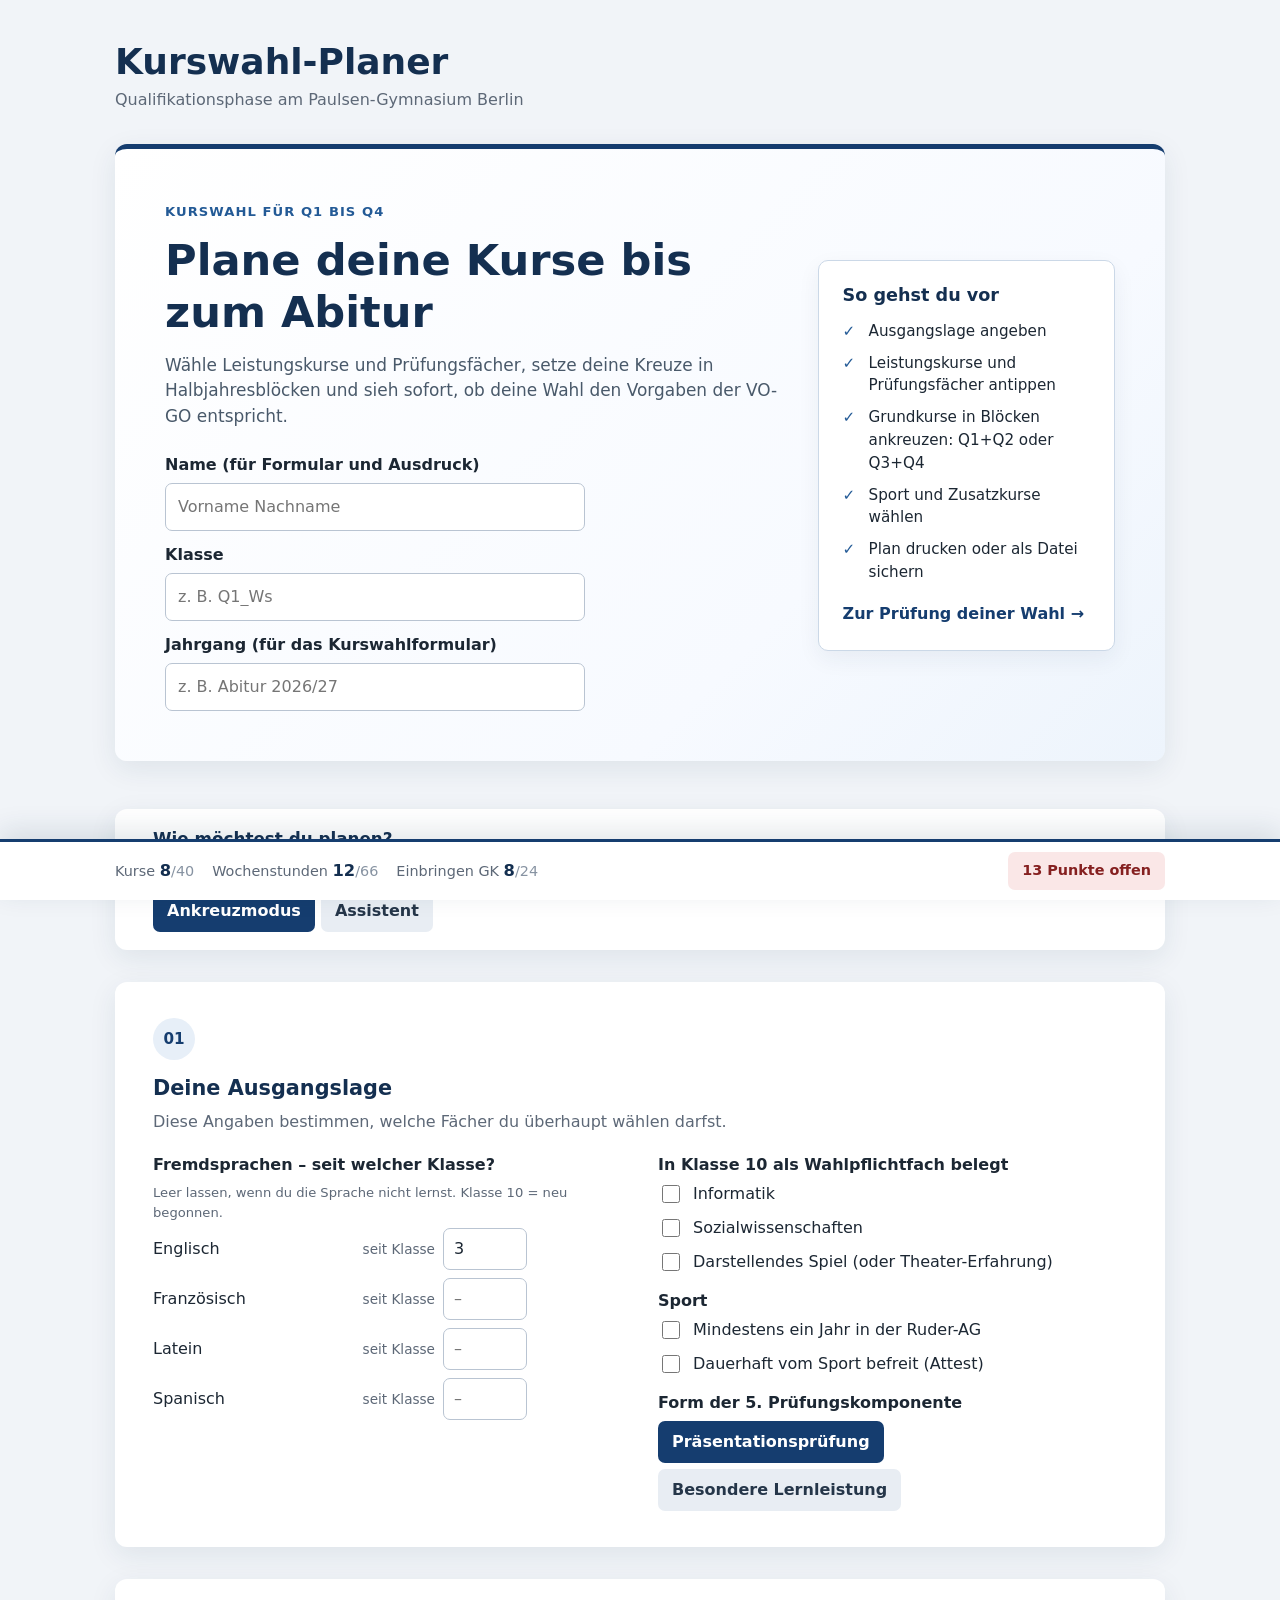
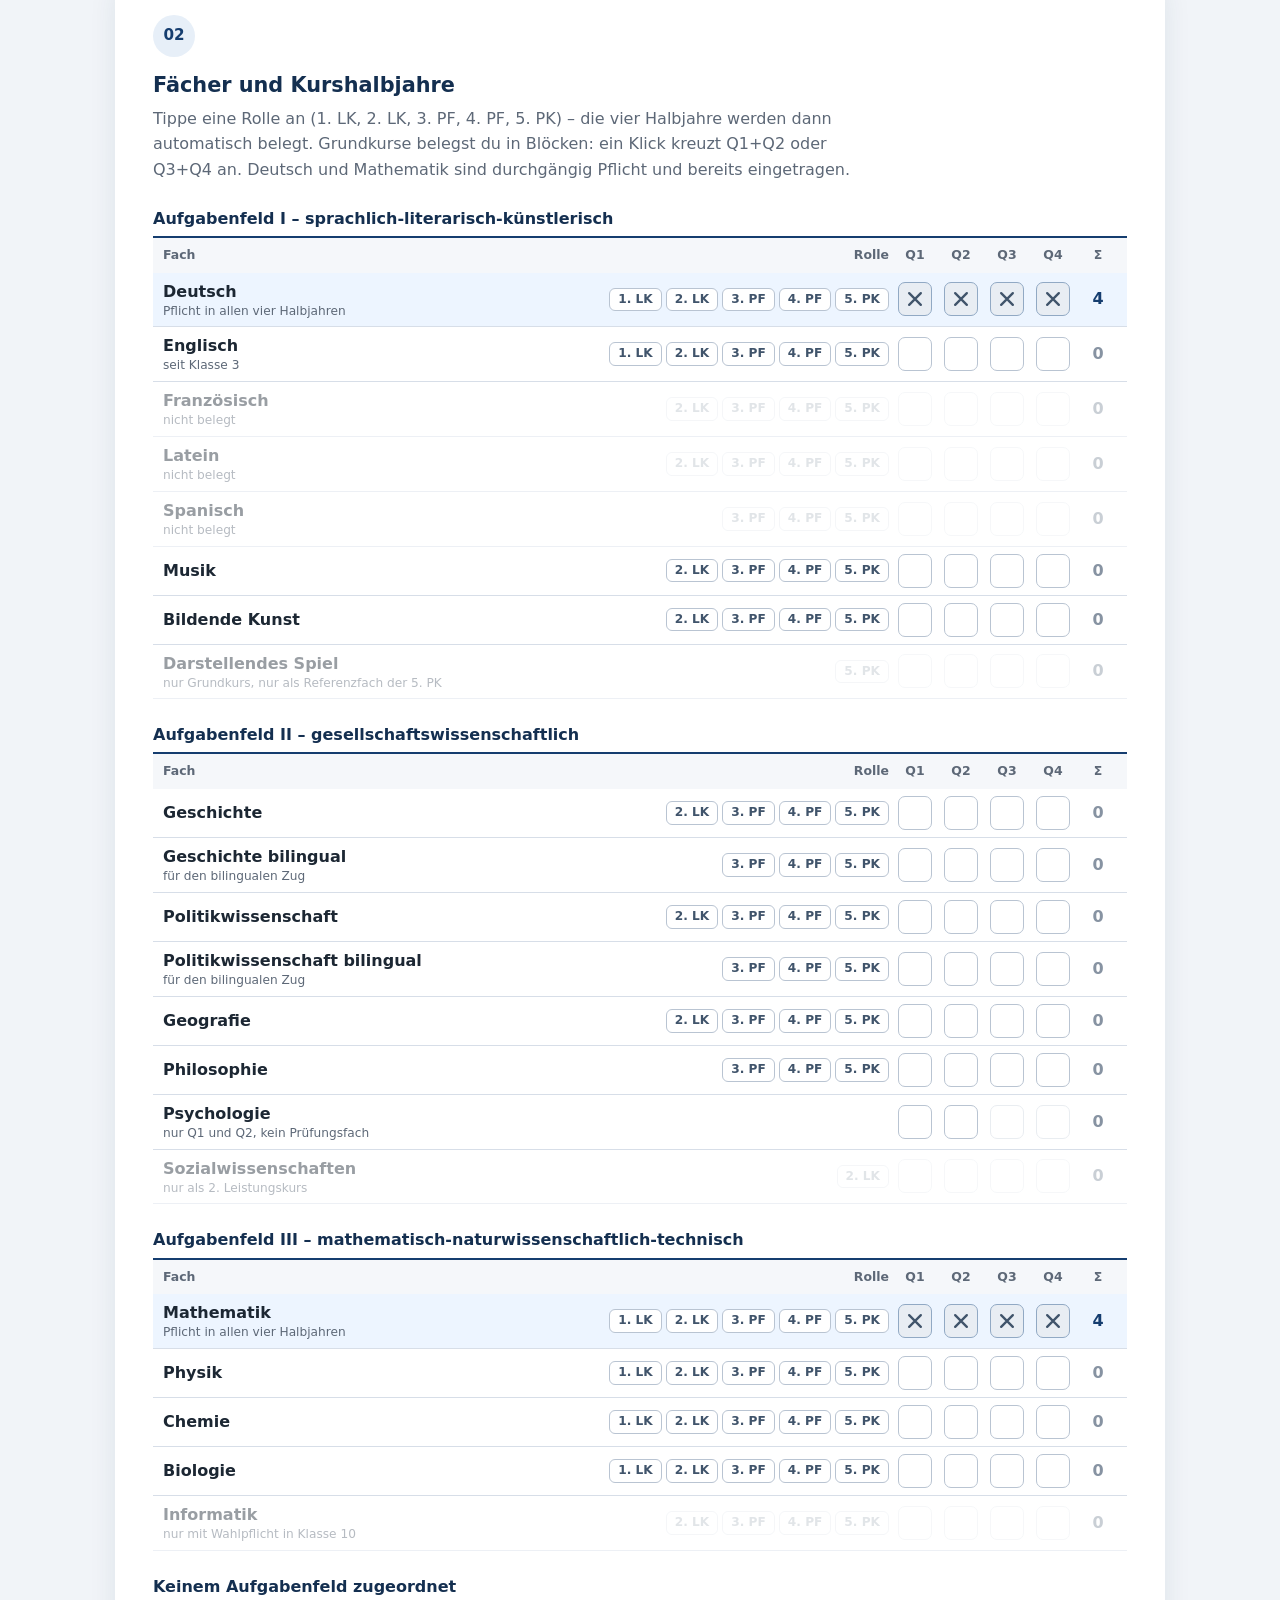
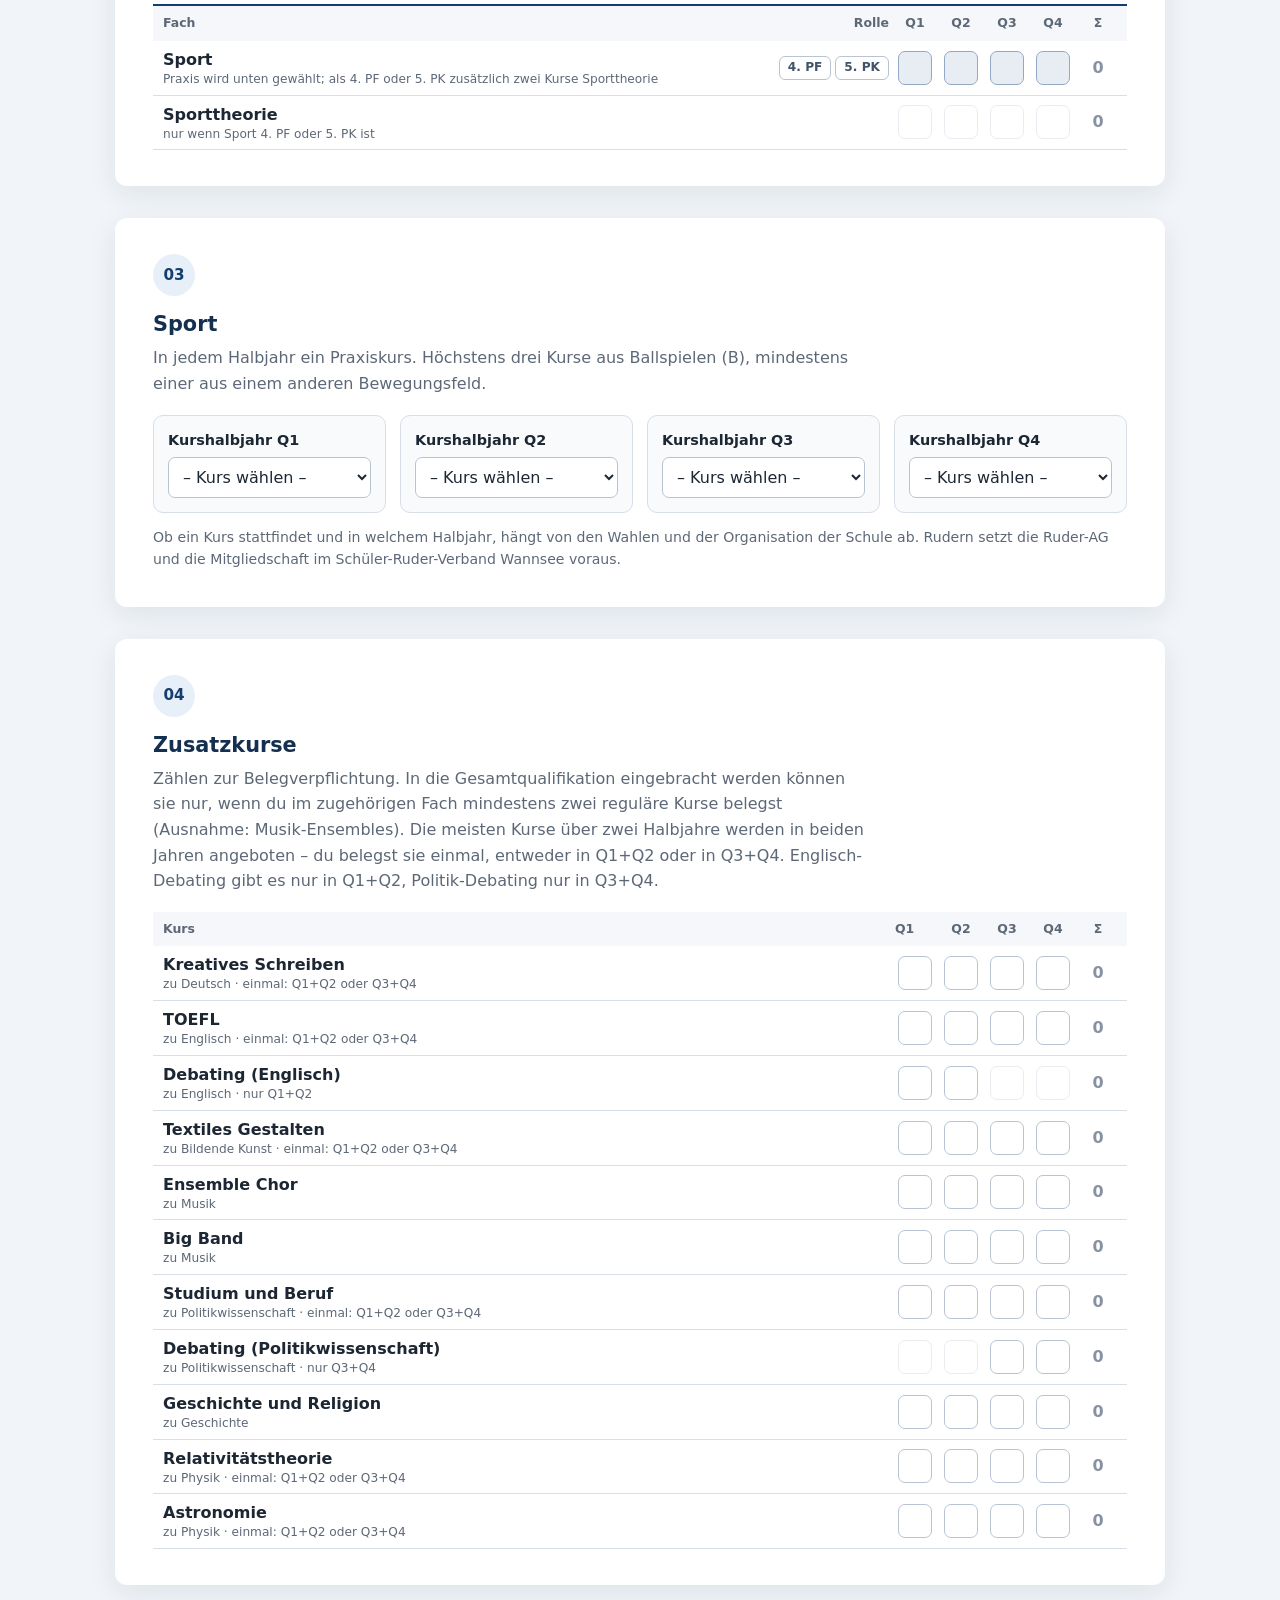
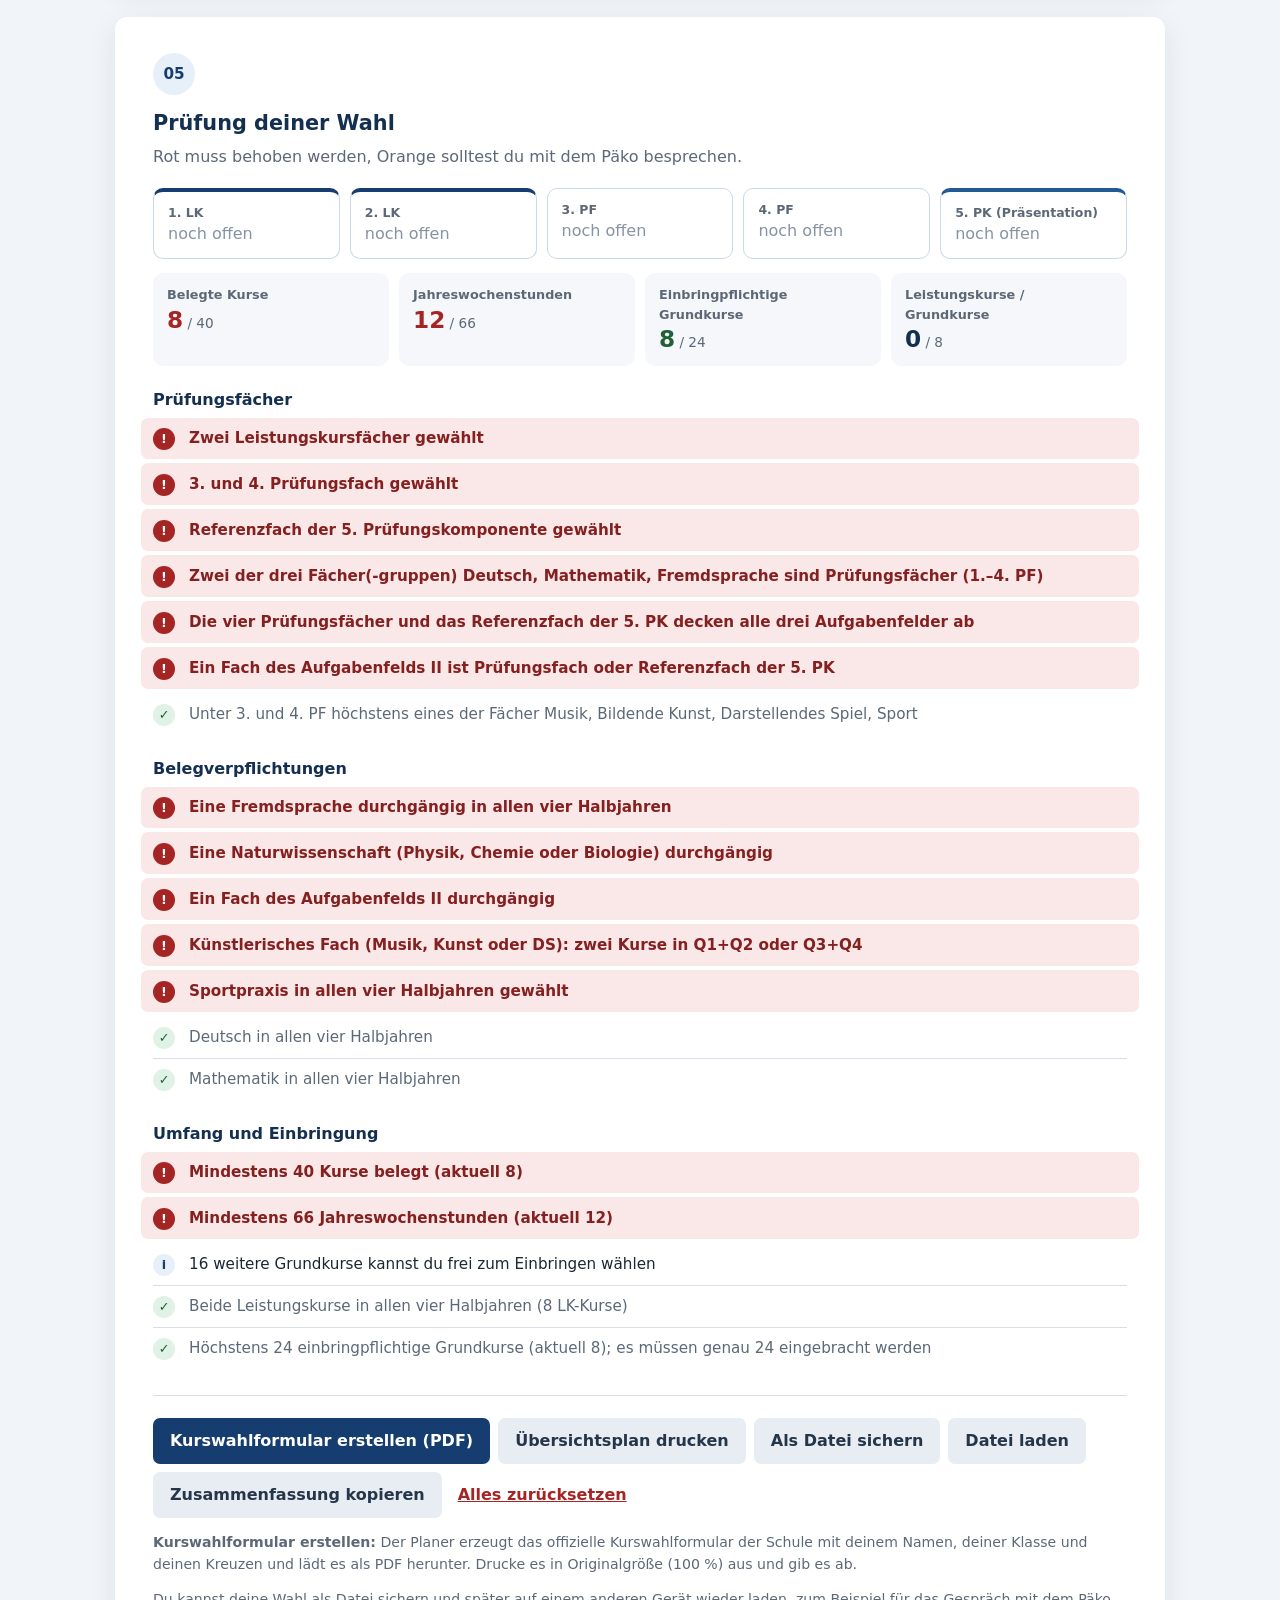
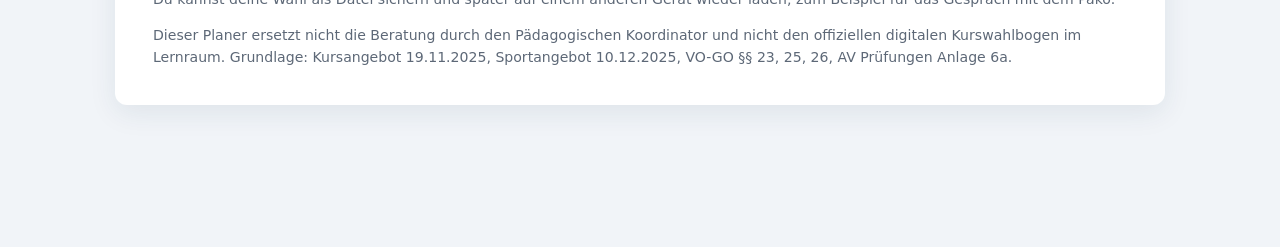
==== kurswahl-planer.html @ 3fe7df1e "Add files via upload" ====
<!DOCTYPE html>
<html lang="de">
<head>
<meta charset="utf-8">
<meta name="viewport" content="width=device-width, initial-scale=1">
<title>Kurswahl-Planer – Qualifikationsphase Paulsen-Gymnasium</title>
<style>
/* Stil angelehnt an 5pk.pg-hub.de (style.css der 5PK-Seite) */
:root{
  color-scheme:light;
  --blue:#153d6f; --blue2:#235a96; --blue-dark:#0e315b; --head:#142f50;
  --bg:#f1f4f8; --paper:#ffffff; --paper-2:#f5f7fa; --paper-3:#e8edf3;
  --ink:#1c2733; --ink-2:#5d6877; --ink-3:#8793a2;
  --line:#d7dee8; --line-strong:#b9c4d2;
  --blue-soft:#edf5ff; --blue-tint:#e7eff8;
  --bll:#365d44; --bll-dark:#284a34; --bll-soft:#edf6f0; --bll-line:#c8d9cd;
  --orange:#764500; --orange-soft:#fff2d9; --orange-line:#b66a00;
  --red:#a52424; --red-soft:#fae7e7;
  --green:#226038; --green-soft:#dff2e5;
  --shadow:0 8px 28px #19365316;
}
*{box-sizing:border-box}
html{-webkit-text-size-adjust:100%;scroll-behavior:smooth}
body{margin:0;background:var(--bg);color:var(--ink);font-family:system-ui,-apple-system,"Segoe UI",sans-serif;font-size:16px;line-height:1.5;padding-bottom:110px}
button,input,select{font:inherit;color:inherit}
button{cursor:pointer}
button:focus-visible,input:focus-visible,select:focus-visible,.qbox:focus-visible,a:focus-visible{outline:3px solid #2b70b96b;outline-offset:2px}
h1,h2,h3{color:var(--head);line-height:1.2;margin:0}
.wrap{width:min(1050px,calc(100% - 32px));margin:0 auto}
a{color:var(--blue)}

/* ---------- Kopf + Hero ---------- */
header.hero{padding:40px 0 0}
.top{display:flex;justify-content:space-between;align-items:center;gap:24px;margin-bottom:32px}
.top h1{font-size:clamp(1.65rem,4vw,2.25rem);margin-bottom:5px}
.subtitle{color:var(--ink-2);margin:0}
.logo{width:210px;max-height:85px;object-fit:contain}
.card{background:var(--paper);border-radius:12px;box-shadow:var(--shadow)}
.hero-card{display:grid;grid-template-columns:minmax(0,1.55fr) minmax(260px,.75fr);gap:38px;align-items:center;padding:clamp(28px,5vw,50px);border-top:5px solid var(--blue);background:linear-gradient(135deg,#fff 0%,#f7faff 68%,#edf4fc 100%)}
.eyebrow{display:inline-block;color:var(--blue2);font-size:.82rem;font-weight:800;letter-spacing:.08em;text-transform:uppercase}
.hero-copy h2{margin:12px 0 14px;font-size:clamp(1.8rem,4vw,2.7rem)}
.hero-copy>p{margin:0;color:#49596a;font-size:1.06rem;max-width:62ch}
.namefield{margin-top:24px;max-width:420px}
.namefield label{display:block;font-weight:650;margin-bottom:6px}
.namefield input{width:100%;border:1px solid var(--line-strong);border-radius:7px;padding:11px 12px;background:#fff}
.namefield input:focus{outline:3px solid #2b70b92d;border-color:var(--blue2)}
.hero-panel{padding:24px;border:1px solid #cbd8e7;border-radius:10px;background:#fff;box-shadow:0 8px 22px #19365310}
.hero-panel h3{font-size:1.1rem;margin-bottom:4px}
.check-list{margin:14px 0 18px;padding:0;list-style:none}
.check-list li{position:relative;margin:9px 0;padding-left:26px;font-size:.95rem}
.check-list li:before{content:'✓';position:absolute;left:0;color:var(--blue2);font-weight:900}
.text-link{color:var(--blue);font-weight:750;text-decoration:none}
.text-link:hover{text-decoration:underline}
@media (max-width:800px){.hero-card{grid-template-columns:1fr;gap:24px}.top{align-items:flex-start}.logo{width:145px}header.hero{padding-top:22px}}

/* ---------- Abschnitte ---------- */
main.wrap{margin-top:clamp(28px,5vw,48px)}
section.block{background:var(--paper);border-radius:12px;box-shadow:var(--shadow);margin:0 0 clamp(22px,3vw,32px)}
.block-head{padding:clamp(24px,4vw,36px) clamp(20px,4vw,38px) 8px}
.num{display:grid;place-items:center;width:42px;height:42px;margin-bottom:16px;border-radius:50%;background:var(--blue-tint);color:var(--blue);font-weight:850;font-size:.95rem}
.block-head h2{font-size:1.3rem;margin-bottom:8px}
.block-head .hint{color:var(--ink-2);margin:0;max-width:70ch;line-height:1.6}
.block-body{padding:10px clamp(20px,4vw,38px) clamp(24px,4vw,36px)}
@media (max-width:560px){.block-body{padding-left:14px;padding-right:14px}}

/* ---------- Ausgangslage ---------- */
.grid2{display:grid;grid-template-columns:repeat(auto-fit,minmax(260px,1fr));gap:18px 36px}
.field{display:flex;flex-direction:column;gap:6px}
.field>span{font-weight:650}
select.sel{width:100%;background:#fff;border:1px solid var(--line-strong);border-radius:7px;padding:9px 10px}
select.sel:focus{outline:3px solid #2b70b92d;border-color:var(--blue2)}
.check{display:flex;align-items:center;gap:10px;padding:5px 0;cursor:pointer}
.check input{width:18px;height:18px;accent-color:var(--blue)}
.langs{display:grid;gap:8px}
.langrow{display:grid;grid-template-columns:1fr 1.3fr;gap:10px;align-items:center}
.langrow>span{font-weight:500}
.klfield{display:inline-flex;align-items:center;gap:8px}
.klfield span{font-size:.85rem;color:var(--ink-2)}
.klfield input{width:84px;border:1px solid var(--line-strong);border-radius:7px;padding:8px 10px;background:#fff}
.klfield input:focus{outline:3px solid #2b70b92d;border-color:var(--blue2)}
.klhint{color:var(--ink-2);font-size:.82rem}
.seg{display:inline-flex;gap:6px;flex-wrap:wrap}
.seg button{background:#e8edf3;color:#253649;border:0;border-radius:7px;padding:9px 14px;font-weight:650}
.seg button.on{background:var(--blue);color:#fff}
.seg button[data-v="bll"].on{background:var(--bll)}

/* ---------- Fächertabelle ---------- */
.af{margin-top:8px}
.af+.af{margin-top:26px}
.af-title{padding:0 0 8px;border-bottom:2px solid var(--blue)}
.af-title h3{font-size:1rem;font-weight:750}
.colhead{display:grid;grid-template-columns:minmax(150px,1.4fr) auto repeat(4,40px) 38px;gap:6px;align-items:center;color:var(--ink-2);font-size:.78rem;font-weight:700;padding:8px 10px;background:var(--paper-2)}
.colhead>span:nth-child(n+3){text-align:center}
.row{display:grid;grid-template-columns:minmax(150px,1.4fr) auto repeat(4,40px) 38px;gap:6px;align-items:center;padding:7px 10px;border-bottom:1px solid var(--line);transition:background .15s}
.row.active{background:var(--blue-soft)}
.row.off{opacity:.45}
.subj{display:flex;flex-direction:column;min-width:0}
.subj b{font-weight:650;white-space:nowrap;overflow:hidden;text-overflow:ellipsis}
.subj small{color:var(--ink-2);font-size:.76rem;line-height:1.3}
.roles{display:flex;gap:4px;flex-wrap:nowrap}
.rchip{border:1px solid var(--line-strong);background:#fff;border-radius:6px;padding:3px 8px;font-size:.76rem;font-weight:650;color:#40546b;line-height:1.3;white-space:nowrap}
.rchip:hover:not(:disabled){border-color:var(--blue2)}
.rchip.on{background:var(--blue);border-color:var(--blue);color:#fff}
.rchip.on.pk{background:var(--blue2);border-color:var(--blue2)}
body.bll .rchip.on.pk{background:var(--bll);border-color:var(--bll)}
.rchip:disabled{opacity:.35;cursor:not-allowed}
.qbox{width:34px;height:34px;margin:0 auto;border:1.5px solid var(--line-strong);border-radius:7px;background:#fff;display:grid;place-items:center;transition:transform .08s,border-color .12s}
.qbox:hover:not(:disabled){border-color:var(--blue2)}
.qbox:active{transform:scale(.92)}
.qbox svg{width:20px;height:20px;stroke:var(--blue);stroke-width:2.8;stroke-linecap:round;fill:none;opacity:0;transform:scale(.6);transition:opacity .12s,transform .12s}
.qbox.on{border-color:var(--blue)}
.qbox.on svg{opacity:1;transform:scale(1)}
.qbox:disabled{opacity:.3;cursor:not-allowed}
.qbox.lock{background:var(--paper-3);border-color:#91a9c4}
.qbox.lock:disabled{opacity:1}
.qbox.lock svg{stroke:#40546b}
.cnt{text-align:center;font-weight:700;color:var(--ink-3)}
.cnt.has{color:var(--blue)}
@media (max-width:640px){
  .colhead{display:none}
  .row{grid-template-columns:repeat(4,1fr) 38px;grid-template-areas:"s s s s c" "r r r r r" ". . . . .";gap:6px 4px}
  .subj{grid-area:s}.roles{grid-area:r;flex-wrap:wrap}
  .cnt{grid-area:c}
  .qwrap{display:grid;justify-items:center;gap:2px}
  .qwrap i{font-style:normal;font-size:11px;color:var(--ink-3)}
  .qbox{width:100%;max-width:64px;height:38px}
}
@media (min-width:641px){.qwrap i{display:none}}

/* ---------- Sport ---------- */
.sportgrid{display:grid;grid-template-columns:repeat(auto-fit,minmax(200px,1fr));gap:14px}
.sportcell{border:1px solid var(--line);border-radius:10px;padding:14px;background:#f8fafc}
.sportcell label{display:block;font-weight:650;font-size:.9rem;margin-bottom:6px}
.sportcell .theo{margin-top:10px;font-size:.85rem;font-weight:650;padding:7px 9px;border-radius:7px;background:var(--blue-soft);color:var(--blue)}

/* ---------- Zusatzkurse ---------- */
.zrow{display:grid;grid-template-columns:minmax(140px,1.4fr) repeat(4,40px) 38px;gap:6px;align-items:center;padding:7px 10px;border-bottom:1px solid var(--line)}
.zhead{grid-template-columns:minmax(140px,1.4fr) repeat(4,40px) 38px}
.zrow.active{background:var(--blue-soft)}
@media (max-width:640px){
  .zrow{grid-template-columns:repeat(4,1fr) 38px;grid-template-areas:"s s s s c" ". . . . ."}
  .zrow .subj{grid-area:s}
}

/* ---------- Prüfung ---------- */
.pfgrid{display:grid;grid-template-columns:repeat(auto-fit,minmax(150px,1fr));gap:10px;margin-bottom:14px}
.pfcard{border:1px solid #cbd8e7;border-radius:10px;padding:12px 14px;background:#fff}
.pfcard span{display:block;font-size:.78rem;font-weight:700;color:var(--ink-2)}
.pfcard b{font-weight:750;color:var(--head);overflow-wrap:anywhere;hyphens:auto}
.pfcard.empty b{color:var(--ink-3);font-weight:500}
.pfcard.lk{border-top:4px solid var(--blue)}
.pfcard.pk{border-top:4px solid var(--blue2)}
body.bll .pfcard.pk{border-top-color:var(--bll)}
.stats{display:grid;grid-template-columns:repeat(auto-fit,minmax(170px,1fr));gap:10px;margin:14px 0 6px}
.stat{background:var(--paper-2);border-radius:10px;padding:12px 14px}
.stat span{display:block;font-size:.8rem;font-weight:650;color:var(--ink-2)}
.stat b{font-size:1.45rem;font-weight:800;line-height:1.25;color:var(--head)}
.stat b em{font-style:normal;font-size:.85rem;color:var(--ink-2);font-weight:500}
.stat.bad b{color:var(--red)}.stat.good b{color:var(--green)}
.clgroup{margin:22px 0 6px;font-weight:750;font-size:1rem;color:var(--head)}
.cl{list-style:none;margin:0;padding:0}
.cl li{display:grid;grid-template-columns:26px 1fr;gap:10px;padding:9px 0;border-top:1px solid var(--line);align-items:start;font-size:.95rem}
.cl li:first-child{border-top:0}
.cl .ic{width:22px;height:22px;border-radius:50%;display:grid;place-items:center;font-size:.8rem;font-weight:900;margin-top:1px}
.cl .ok{color:var(--ink-2)}
.cl .ok .ic{background:var(--green-soft);color:var(--green)}
.cl li.error{margin-inline:-12px;padding-inline:12px;border-radius:7px;background:var(--red-soft);color:#852020;font-weight:650}
.cl li.error,.cl li.warn{margin-bottom:4px;border-top-color:transparent}
.cl li.error+li,.cl li.warn+li{border-top-color:transparent}
.cl .error .ic{background:var(--red);color:#fff}
.cl li.warn{margin-inline:-12px;padding-inline:12px;border-radius:7px;background:var(--orange-soft);color:var(--orange);font-weight:650}
.cl .warn .ic{background:var(--orange-line);color:#fff}
.cl .info .ic{background:var(--blue-tint);color:var(--blue)}
.actions{display:flex;gap:8px;flex-wrap:wrap;margin-top:26px;padding-top:22px;border-top:1px solid var(--line)}
.btn{display:inline-block;border:0;border-radius:7px;background:#e8edf3;color:#253649;padding:11px 17px;font-weight:700;text-decoration:none}
.btn:hover{background:#dce3eb}
.btn.primary{background:var(--blue);color:#fff}
.btn.primary:hover{background:var(--blue-dark)}
.btn.danger{background:transparent;color:var(--red);text-decoration:underline;padding-inline:8px}
.note{font-size:.88rem;color:var(--ink-2);margin:14px 0 0;line-height:1.55}

.io-msg{margin:16px 0 0;padding:12px 15px;border-radius:7px;font-weight:600}
.io-msg.ok{background:var(--green-soft);color:var(--green)}
.io-msg.error{background:var(--red-soft);color:#852020}
.io-msg.warn{background:var(--orange-soft);color:var(--orange)}

/* ---------- Modus und Assistent ---------- */
.modebar{display:flex;justify-content:space-between;align-items:center;gap:14px 24px;flex-wrap:wrap;padding:18px clamp(20px,4vw,38px);margin:0 0 clamp(22px,3vw,32px)}
.modebar b{display:block;color:var(--head);font-size:1.05rem}
.modebar small{color:var(--ink-2);font-size:.9rem}
#mode-msg{margin:-10px 0 24px}
body:not(.mode-wizard) #sec-wizard{display:none}
body.mode-wizard #sec-basis,body.mode-wizard #sec-faecher,body.mode-wizard #sec-sport,body.mode-wizard #sec-zusatz,body.mode-wizard #sec-check,body.mode-wizard .statusbar,body.mode-wizard .hero-panel{display:none}
body.mode-wizard{padding-bottom:40px}
body.mode-wizard .hero-card{grid-template-columns:1fr}
.wz-stepno{display:inline-block;margin-bottom:10px;padding:3px 10px;border-radius:20px;background:var(--blue-tint);color:var(--blue);font-weight:750;font-size:.85rem}
.wz-progress{height:6px;margin-top:18px;border-radius:3px;background:var(--paper-3);overflow:hidden}
.wz-progress i{display:block;height:100%;background:var(--blue);transition:width .25s}
.wz-q{margin:22px 0 10px;font-weight:700;color:var(--head)}
.wz-q:first-child{margin-top:4px}
.wz-opts{display:grid;grid-template-columns:repeat(auto-fill,minmax(200px,1fr));gap:10px}
.wz-opt{display:flex;flex-direction:column;gap:2px;text-align:left;padding:12px 14px;border:1.5px solid var(--line-strong);border-radius:10px;background:#fff}
.wz-opt b{font-weight:700;color:var(--head)}
.wz-opt small{color:var(--ink-2);font-size:.8rem;line-height:1.35}
.wz-opt:hover{border-color:var(--blue2)}
.wz-opt.on{border-color:var(--blue);background:var(--blue-soft);box-shadow:inset 0 0 0 1px var(--blue)}
.wz-langs{max-width:520px}
.wz-chips{display:flex;flex-wrap:wrap;gap:8px}
.wz-chip{padding:7px 12px;border:1.5px solid var(--line-strong);border-radius:20px;background:#fff;font-weight:650;font-size:.9rem}
.wz-chip span{color:var(--ink-2);font-weight:500;margin-left:4px}
.wz-chip:hover:not(:disabled){border-color:var(--blue2)}
.wz-chip.on{background:var(--blue);border-color:var(--blue);color:#fff}
.wz-chip.on span{color:#dce8f6}
.wz-chip:disabled{opacity:.35;cursor:not-allowed}
.wz-inline{display:flex;gap:8px;flex-wrap:wrap;margin-top:18px}
.wz-note{margin:16px 0 0;font-size:.9rem;color:var(--ink-2);line-height:1.55}
.wz-note.warn{padding:10px 13px;border-radius:7px;background:var(--orange-soft);color:var(--orange);font-weight:650}
.wz-note.ok{padding:10px 13px;border-radius:7px;background:var(--green-soft);color:var(--green);font-weight:650}
.wz-tablewrap{overflow-x:auto;margin-top:18px}
.wz-table{width:100%;border-collapse:collapse;font-size:.92rem}
.wz-table th,.wz-table td{padding:7px 10px;border-bottom:1px solid var(--line);text-align:left}
.wz-table th{background:var(--paper-2);color:var(--ink-2);font-size:.8rem}
.wz-table th:nth-child(n+3),.wz-table td.c{text-align:center;width:52px}
.wz-table td.c{color:var(--blue);font-weight:800}
.wz-table small{color:var(--ink-3)}
.wz-nav{display:flex;justify-content:space-between;gap:8px;flex-wrap:wrap;margin-top:28px;padding-top:22px;border-top:1px solid var(--line)}
.wz-nav>div{display:flex;gap:8px;flex-wrap:wrap}
.btn:disabled{opacity:.45;cursor:not-allowed}
.btn[hidden]{display:none}

/* ---------- Statusleiste ---------- */
.statusbar{position:fixed;left:0;right:0;bottom:0;z-index:20;background:#fff;border-top:3px solid var(--blue);box-shadow:0 -8px 28px #19365320;padding:10px 16px calc(10px + env(safe-area-inset-bottom))}
.statusbar .in{width:min(1050px,100%);margin:0 auto;display:flex;align-items:center;justify-content:space-between;gap:10px;flex-wrap:wrap}
.sb-stats{display:flex;gap:18px;flex-wrap:wrap;font-size:.9rem;color:var(--ink-2)}
.sb-stats b{color:var(--head);font-size:1.02rem}
.sb-state{padding:8px 14px;border-radius:7px;font-weight:750;font-size:.9rem;border:0}
.sb-state.ok{background:var(--green-soft);color:var(--green)}
.sb-state.bad{background:var(--red-soft);color:#852020}
.sb-state.warn{background:var(--orange-soft);color:var(--orange)}
.footer{display:flex;justify-content:space-between;gap:12px;flex-wrap:wrap;color:var(--ink-2);font-size:.9rem;padding:8px 2px 24px}

/* ---------- Druckansicht (Übersichtsplan) ---------- */
#printview{display:none}
@page{size:A4 portrait;margin:8mm 10mm}
@media print{
  :root,:root[data-theme="dark"]{--paper:#fff;--paper-2:#fff;--paper-3:#eee;--ink:#000;--ink-2:#333;--ink-3:#666;--line:#999;--line-strong:#666}
  html,body{background:#fff!important;color:#000;padding:0;margin:0;font-size:9pt}
  header.hero,main,.statusbar{display:none!important}
  #printview{display:block}
  .pv-page{break-after:page}
  .pv-page:last-child{break-after:auto}
  .pv-head{display:grid;grid-template-columns:1fr auto;gap:2mm 8mm;align-items:end;border-bottom:1.5pt solid #000;padding-bottom:1.5mm;margin-bottom:1.5mm}
  .pv-head h1{font-size:13pt;white-space:nowrap;font-weight:700;letter-spacing:.01em}
  .pv-head .school{font-size:8.5pt;color:#333}
  .pv-meta{display:grid;grid-template-columns:auto auto;gap:.6mm 4mm;font-size:8pt}
  .pv-meta span{color:#555}
  .pv-fill{display:inline-block;min-width:30mm;border-bottom:.6pt solid #000;font-weight:600}
  .pv-name{font-size:11pt;font-weight:600;text-transform:uppercase;letter-spacing:.04em;border-bottom:.6pt solid #000;min-height:6mm;padding-top:1mm}
  .pv-name small{display:block;font-size:7pt;font-weight:400;text-transform:none;letter-spacing:0;color:#555}
  table.pv{width:100%;border-collapse:collapse;font-size:7.5pt;table-layout:fixed}
  table.pv th,table.pv td{border:.5pt solid #777;padding:0 1.2mm;height:4.7mm;line-height:1.1;vertical-align:middle}
  table.pv thead th{font-size:7pt;font-weight:600;background:#e6e6e6;text-align:center;line-height:1.15}
  table.pv td.c{text-align:center}
  table.pv td.x{text-align:center;font-weight:700;font-size:9pt}
  table.pv td.role{text-align:center;font-weight:700;font-size:7.5pt}
  table.pv td.sug{text-align:center;font-style:italic;color:#444}
  table.pv tr.afh td{background:#f0f0f0;font-weight:700;font-size:6.8pt;height:3.8mm}
  table.pv tr.has td.fach{font-weight:600}
  table.pv tr.na td{color:#999}
  table.pv tr.na td.fach small{color:#999}
  table.pv td.fach{white-space:nowrap;overflow:hidden;text-overflow:ellipsis}
  table.pv td.fach small{font-size:6.5pt;color:#555;font-weight:400;margin-left:1mm}
  table.pv tfoot td{font-weight:700;background:#f7f7f7;height:5mm}
  table.pv tfoot td.lab{text-align:right}
  table.pv tfoot small{font-weight:400;font-size:6.5pt;color:#444}
  .pv-foot{margin-top:1.8mm;font-size:6.8pt;color:#333;line-height:1.3;display:grid;grid-template-columns:1fr auto;gap:6mm}
  .pv-sign{display:flex;gap:10mm;margin-top:7mm;font-size:7pt;color:#444}
  .pv-sign div{flex:1;border-top:.6pt solid #000;padding-top:.8mm}
  .pv-h2{font-size:12pt;font-weight:700;margin:0 0 2mm;border-bottom:1.5pt solid #000;padding-bottom:1mm}
  .pv-h3{font-size:9pt;font-weight:700;margin:3mm 0 1mm}
  .pv-status{border:1pt solid #000;padding:1.5mm 3mm;margin-bottom:2mm;font-weight:600}
  .pv-kv{display:grid;grid-template-columns:repeat(5,1fr);gap:0;border:.5pt solid #777;margin-bottom:2mm}
  .pv-kv div{padding:1mm 2mm;border-right:.5pt solid #777}
  .pv-kv div:last-child{border-right:0}
  .pv-kv span{display:block;font-size:6.8pt;color:#555}
  .pv-kv b{font-size:9pt}
  ul.pv-cl{list-style:none;margin:0;padding:0;font-size:7.6pt}
  ul.pv-cl li{display:grid;grid-template-columns:6mm 1fr;padding:.35mm 0;border-bottom:.4pt solid #ccc;break-inside:avoid}
  ul.pv-cl li b{font-weight:700}
  ul.pv-cl li.ok{color:#444}
  ul.pv-cl li.error{font-weight:600}
  .pv-legend{font-size:7pt;color:#444;margin:1mm 0 2mm}
}
@media (prefers-reduced-motion:reduce){*{transition:none!important}}
</style>
</head>
<body>

<header class="hero">
  <div class="wrap">
    <div class="top">
      <div>
        <h1>Kurswahl-Planer</h1>
        <p class="subtitle">Qualifikationsphase am Paulsen-Gymnasium Berlin</p>
      </div>
      <img class="logo" src="https://5pk.pg-hub.de/assets/logo-frei.png" alt="Paulsen-Gymnasium" onerror="this.remove()">
    </div>
    <div class="card hero-card">
      <div class="hero-copy">
        <span class="eyebrow">Kurswahl für Q1 bis Q4</span>
        <h2>Plane deine Kurse bis zum Abitur</h2>
        <p>Wähle Leistungskurse und Prüfungsfächer, setze deine Kreuze in Halbjahresblöcken und sieh sofort, ob deine Wahl den Vorgaben der VO-GO entspricht.</p>
        <div class="namefield">
          <label for="name">Name (für Formular und Ausdruck)</label>
          <input id="name" placeholder="Vorname Nachname" autocomplete="name">
          <label for="klasse" style="margin-top:12px">Klasse</label>
          <input id="klasse" placeholder="z. B. Q1_Ws" maxlength="20">
          <label for="jahrgang" style="margin-top:12px">Jahrgang (für das Kurswahlformular)</label>
          <input id="jahrgang" list="jahrgang-list" placeholder="z. B. Abitur 2026/27" maxlength="30">
          <datalist id="jahrgang-list"></datalist>
        </div>
      </div>
      <aside class="hero-panel">
        <h3>So gehst du vor</h3>
        <ul class="check-list">
          <li>Ausgangslage angeben</li>
          <li>Leistungskurse und Prüfungsfächer antippen</li>
          <li>Grundkurse in Blöcken ankreuzen: Q1+Q2 oder Q3+Q4</li>
          <li>Sport und Zusatzkurse wählen</li>
          <li>Plan drucken oder als Datei sichern</li>
        </ul>
        <a class="text-link" href="#sec-check">Zur Prüfung deiner Wahl →</a>
      </aside>
    </div>
  </div>
</header>

<main class="wrap">

<div class="card modebar" id="modebar">
  <div><b>Wie möchtest du planen?</b><small>Der Assistent führt dich Frage für Frage zu einer zulässigen Wahl. Im Ankreuzmodus setzt du alle Kreuze selbst.</small></div>
  <div class="seg" id="modeseg">
    <button type="button" data-mode="check" class="on" aria-pressed="true">Ankreuzmodus</button>
    <button type="button" data-mode="wizard" aria-pressed="false">Assistent</button>
  </div>
</div>
<p class="io-msg" id="mode-msg" role="status" hidden></p>

<!-- ================= Assistent ================= -->
<section class="block" id="sec-wizard">
  <div class="block-head">
    <span class="wz-stepno" id="wz-stepno"></span>
    <h2 id="wz-title"></h2>
    <p class="hint" id="wz-hint"></p>
    <div class="wz-progress" aria-hidden="true"><i id="wz-bar"></i></div>
  </div>
  <div class="block-body">
    <div id="wz-body"></div>
    <div class="wz-nav">
      <div>
        <button class="btn" type="button" id="wz-back">Zurück</button>
        <button class="btn danger" type="button" id="wz-cancel">Assistent abbrechen</button>
      </div>
      <div>
        <button class="btn primary" type="button" id="wz-next">Weiter</button>
        <button class="btn primary" type="button" id="wz-finish" hidden>Übernehmen und zum Ankreuzmodus</button>
      </div>
    </div>
  </div>
</section>

<!-- ================= Grunddaten ================= -->
<section class="block" id="sec-basis">
  <div class="block-head">
    <span class="num">01</span>
    <h2>Deine Ausgangslage</h2>
    <p class="hint">Diese Angaben bestimmen, welche Fächer du überhaupt wählen darfst.</p>
  </div>
  <div class="block-body grid2">
    <div class="field">
      <span>Fremdsprachen – seit welcher Klasse?</span><small class="klhint">Leer lassen, wenn du die Sprache nicht lernst. Klasse 10 = neu begonnen.</small>
      <div class="langs" id="langs"></div>
    </div>
    <div>
      <div class="field"><span>In Klasse 10 als Wahlpflichtfach belegt</span></div>
      <label class="check"><input type="checkbox" data-meta="wpfInf"> Informatik</label>
      <label class="check"><input type="checkbox" data-meta="wpfSw"> Sozialwissenschaften</label>
      <label class="check"><input type="checkbox" data-meta="wpfDs"> Darstellendes Spiel (oder Theater-Erfahrung)</label>
      <div class="field" style="margin-top:10px"><span>Sport</span></div>
      <label class="check"><input type="checkbox" data-meta="ruderAg"> Mindestens ein Jahr in der Ruder-AG</label>
      <label class="check"><input type="checkbox" data-meta="befreit"> Dauerhaft vom Sport befreit (Attest)</label>
      <div class="field" style="margin-top:10px"><span>Form der 5. Prüfungskomponente</span>
        <div class="seg" id="pkform">
          <button type="button" data-v="praes" class="on">Präsentationsprüfung</button>
          <button type="button" data-v="bll">Besondere Lernleistung</button>
        </div>
      </div>
    </div>
  </div>
</section>

<!-- ================= Fächer ================= -->
<section class="block" id="sec-faecher">
  <div class="block-head">
    <span class="num">02</span>
    <h2>Fächer und Kurshalbjahre</h2>
    <p class="hint">Tippe eine Rolle an (1. LK, 2. LK, 3. PF, 4. PF, 5. PK) – die vier Halbjahre werden dann automatisch belegt. Grundkurse belegst du in Blöcken: ein Klick kreuzt Q1+Q2 oder Q3+Q4 an. Deutsch und Mathematik sind durchgängig Pflicht und bereits eingetragen.</p>
  </div>
  <div class="block-body" id="faecher"></div>
</section>

<!-- ================= Sport ================= -->
<section class="block" id="sec-sport">
  <div class="block-head">
    <span class="num">03</span>
    <h2>Sport</h2>
    <p class="hint">In jedem Halbjahr ein Praxiskurs. Höchstens drei Kurse aus Ballspielen (B), mindestens einer aus einem anderen Bewegungsfeld.</p>
  </div>
  <div class="block-body">
    <div class="sportgrid" id="sport"></div>
    <p class="note">Ob ein Kurs stattfindet und in welchem Halbjahr, hängt von den Wahlen und der Organisation der Schule ab. Rudern setzt die Ruder-AG und die Mitgliedschaft im Schüler-Ruder-Verband Wannsee voraus.</p>
  </div>
</section>

<!-- ================= Zusatzkurse ================= -->
<section class="block" id="sec-zusatz">
  <div class="block-head">
    <span class="num">04</span>
    <h2>Zusatzkurse</h2>
    <p class="hint">Zählen zur Belegverpflichtung. In die Gesamtqualifikation eingebracht werden können sie nur, wenn du im zugehörigen Fach mindestens zwei reguläre Kurse belegst (Ausnahme: Musik-Ensembles). Die meisten Kurse über zwei Halbjahre werden in beiden Jahren angeboten – du belegst sie einmal, entweder in Q1+Q2 oder in Q3+Q4. Englisch-Debating gibt es nur in Q1+Q2, Politik-Debating nur in Q3+Q4.</p>
  </div>
  <div class="block-body" id="zusatz"></div>
</section>

<!-- ================= Übersicht ================= -->
<section class="block" id="sec-check">
  <div class="block-head">
    <span class="num">05</span>
    <h2>Prüfung deiner Wahl</h2>
    <p class="hint">Rot muss behoben werden, Orange solltest du mit dem Päko besprechen.</p>
  </div>
  <div class="block-body">
    <div class="pfgrid" id="pfcards"></div>
    <div class="stats" id="stats"></div>
    <div id="checklist"></div>
    <div class="actions">
      <button class="btn primary" type="button" id="fillform">Kurswahlformular erstellen (PDF)</button>
      <button class="btn" type="button" id="print">Übersichtsplan drucken</button>
      <button class="btn" type="button" id="export">Als Datei sichern</button>
      <button class="btn" type="button" id="import">Datei laden</button>
      <input type="file" id="importfile" accept=".json,application/json" hidden>
      <button class="btn" type="button" id="copy">Zusammenfassung kopieren</button>
      <button class="btn danger" type="button" id="reset">Alles zurücksetzen</button>
    </div>
    <p class="io-msg" id="io-msg" role="status" hidden></p>
    <p class="note"><b>Kurswahlformular erstellen:</b> Der Planer erzeugt das offizielle Kurswahlformular der Schule mit deinem Namen, deiner Klasse und deinen Kreuzen und lädt es als PDF herunter. Drucke es in Originalgröße (100 %) aus und gib es ab.</p>
    <p class="note">Du kannst deine Wahl als Datei sichern und später auf einem anderen Gerät wieder laden, zum Beispiel für das Gespräch mit dem Päko.</p>
    <p class="note">Dieser Planer ersetzt nicht die Beratung durch den Pädagogischen Koordinator und nicht den offiziellen digitalen Kurswahlbogen im Lernraum. Grundlage: Kursangebot 19.11.2025, Sportangebot 10.12.2025, VO-GO §§ 23, 25, 26, AV Prüfungen Anlage 6a.</p>
  </div>
</section>

</main>

<div class="statusbar">
  <div class="in">
    <div class="sb-stats">
      <span>Kurse <b id="sb-k">0</b><span style="color:var(--ink-3)">/40</span></span>
      <span>Wochenstunden <b id="sb-h">0</b><span style="color:var(--ink-3)">/66</span></span>
      <span>Einbringen GK <b id="sb-e">0</b><span style="color:var(--ink-3)">/24</span></span>
    </div>
    <button class="sb-state warn" type="button" id="sb-state">Noch unvollständig</button>
  </div>
</div>

<div id="printview" aria-hidden="true"></div>

<script>
/* =========================== Daten =========================== */
const SUBJECTS = [
  {id:'de', name:'Deutsch', af:1, lk1:true, lk2:true, group:'de', fixed:true, note:'Pflicht in allen vier Halbjahren'},
  {id:'en', name:'Englisch', af:1, lang:true, lk2:true, group:'fs'},
  {id:'fr', name:'Französisch', af:1, lang:true, lk2:true, group:'fs'},
  {id:'la', name:'Latein', af:1, lang:true, lk2:true, group:'fs'},
  {id:'sp', name:'Spanisch', af:1, lang:true, group:'fs'},
  {id:'mu', name:'Musik', af:1, kf:true, lk2:true},
  {id:'ku', name:'Bildende Kunst', af:1, kf:true, lk2:true},
  {id:'ds', name:'Darstellendes Spiel', af:1, kf:true, needsWpf:'wpfDs', roles:['pk5'], note:'nur Grundkurs, nur als Referenzfach der 5. PK'},
  {id:'ge', name:'Geschichte', af:2, lk2:true, ge:true},
  {id:'geb', name:'Geschichte bilingual', af:2, ge:true, twin:'ge', note:'für den bilingualen Zug'},
  {id:'pw', name:'Politikwissenschaft', af:2, lk2:true, pw:true},
  {id:'pwb', name:'Politikwissenschaft bilingual', af:2, pw:true, twin:'pw', note:'für den bilingualen Zug'},
  {id:'geo', name:'Geografie', af:2, lk2:true},
  {id:'phi', name:'Philosophie', af:2},
  {id:'psy', name:'Psychologie', af:2, roles:[], sems:[1,2], note:'nur Q1 und Q2, kein Prüfungsfach'},
  {id:'sw', name:'Sozialwissenschaften', af:2, lk2:true, needsWpf:'wpfSw', roles:['lk2'], gk:false, note:'nur als 2. Leistungskurs'},
  {id:'ma', name:'Mathematik', af:3, lk1:true, lk2:true, group:'ma', fixed:true, note:'Pflicht in allen vier Halbjahren'},
  {id:'ph', name:'Physik', af:3, lk1:true, lk2:true, nw:true},
  {id:'ch', name:'Chemie', af:3, lk1:true, lk2:true, nw:true},
  {id:'bi', name:'Biologie', af:3, lk1:true, lk2:true, nw:true},
  {id:'inf', name:'Informatik', af:3, lk2:true, needsWpf:'wpfInf', note:'nur mit Wahlpflicht in Klasse 10'},
  {id:'spo', name:'Sport', af:0, roles:['pf4','pk5'], gk:false, note:'Praxis wird unten gewählt; als 4. PF oder 5. PK zusätzlich zwei Kurse Sporttheorie'},
];
const AF_NAMES = {1:'Aufgabenfeld I – sprachlich-literarisch-künstlerisch',2:'Aufgabenfeld II – gesellschaftswissenschaftlich',3:'Aufgabenfeld III – mathematisch-naturwissenschaftlich-technisch',0:'Keinem Aufgabenfeld zugeordnet'};
const ROLES = [['lk1','1. LK'],['lk2','2. LK'],['pf3','3. PF'],['pf4','4. PF'],['pk5','5. PK']];
const ROLE_LABEL = Object.fromEntries(ROLES);
const SCHULJAHRE = ['2026/27','2027/28']; // Q1/Q2 und Q3/Q4 – bei jeder Kurswahl anpassen
const LANG_OPTS = [['none','nicht belegt'],['early','ab Klasse 5–7'],['mid','ab Klasse 8–9'],['new','neu ab Klasse 10']];
// Eingabe „seit Klasse“ → Stufe für die Regeln: bis Kl. 7 = early, Kl. 8–9 = mid, Kl. 10 = neu begonnen
const parseKl = v => { const n=Number(v); return Number.isInteger(n) && n>=1 && n<=10 ? n : null; };
const langCat = kl => !kl ? 'none' : kl<=7 ? 'early' : kl<=9 ? 'mid' : 'new';
const langLabel = id => { const kl=st.langKl&&st.langKl[id]; return kl ? `seit Klasse ${kl}${kl===10?' (neu)':''}` : LANG_OPTS.find(o=>o[0]===st.langs[id])[1]; };
const langSortKey = id => (st.langKl&&st.langKl[id]) || {early:5,mid:8,new:10,none:99}[st.langs[id]];

const SPORT = {
  A1:'Leichtathletik', B1:'Basketball', B3:'Fußball', B4:'Handball', B5:'Hockey', B6:'Rugby', B7:'Volleyball',
  B8:'Badminton', B10:'Tischtennis', B12:'Ultimate Frisbee', C1:'Geräteturnen', D1:'Gymnastik/Tanz',
  E1:'Schwimmen', G2:'Rudern', H1:'Fitness'
};
const SPORT_ODD = ['A1','B3','B4','B12','B7','B8','B10','C1','D1','E1','G2','H1'];
const SPORT_EVEN = ['A1','B1','B3','B5','B6','B7','B8','B10','D1','E1','G2','H1'];
const SPORT_BY_SEM = [SPORT_ODD, SPORT_EVEN, SPORT_ODD, SPORT_EVEN];

const ZUSATZ = [
  {id:'z_ks', name:'Kreatives Schreiben', fach:'de', sems:[1,2,3,4], pair:true},
  {id:'z_toefl', name:'TOEFL', fach:'en', sems:[1,2,3,4], pair:true},
  {id:'z_endeb', name:'Debating (Englisch)', fach:'en', sems:[1,2], pair:true},
  {id:'z_tg', name:'Textiles Gestalten', fach:'ku', sems:[1,2,3,4], pair:true},
  {id:'z_chor', name:'Ensemble Chor', fach:'mu', sems:[1,2,3,4], ens:true},
  {id:'z_band', name:'Big Band', fach:'mu', sems:[1,2,3,4], ens:true},
  {id:'z_sub', name:'Studium und Beruf', fach:'pw', sems:[1,2,3,4], pair:true, sub:true},
  {id:'z_pwdeb', name:'Debating (Politikwissenschaft)', fach:'pw', sems:[3,4], pair:true},
  {id:'z_gere', name:'Geschichte und Religion', fach:'ge', sems:[1,2,3,4]},
  {id:'z_rt', name:'Relativitätstheorie', fach:'ph', sems:[1,2,3,4], pair:true},
  {id:'z_astro', name:'Astronomie', fach:'ph', sems:[1,2,3,4], pair:true},
];
const S = Object.fromEntries(SUBJECTS.map(s=>[s.id,s]));
const Z = Object.fromEntries(ZUSATZ.map(z=>[z.id,z]));

/* =========================== State =========================== */
const KEY = 'kurswahl-planer-v1';
let st = {
  name:'', klasse:'', jahrgang:'', langs:{en:'early',fr:'none',la:'none',sp:'none'}, langKl:{en:3},
  meta:{wpfInf:false,wpfSw:false,wpfDs:false,ruderAg:false,befreit:false},
  pkForm:'praes',
  roles:{lk1:null,lk2:null,pf3:null,pf4:null,pk5:null},
  sem:{}, sport:[null,null,null,null], zusatz:{}
};
function load(){ try{const r=localStorage.getItem(KEY); if(r){const o=JSON.parse(r); st={...st,...o,langs:{...st.langs,...o.langs},langKl:o.langKl?{...o.langKl}:(o.langs?{}:{...st.langKl}),meta:{...st.meta,...o.meta},roles:{...st.roles,...o.roles}};}}catch(e){} }
function save(){ try{localStorage.setItem(KEY,JSON.stringify(st));}catch(e){} }
// Paar-Kurse: gewähltes Jahr (0 = Q1+Q2, 1 = Q3+Q4) oder null
const pairYear = a => (a[0]||a[1]) ? 0 : (a[2]||a[3]) ? 1 : null;
const ALL4 = () => [true,true,true,true];
// Belegungen nur in Blöcken (Q1+Q2, Q3+Q4): halbe Blöcke werden vervollständigt
const toBlocks = (a, allowed=[1,2,3,4]) => {
  const b=[0,1,2,3].map(i=>!!(a&&a[i]) && allowed.includes(i+1));
  [0,2].forEach(y=>{ if((b[y]||b[y+1]) && allowed.includes(y+1) && allowed.includes(y+2)) b[y]=b[y+1]=true; else if(!(allowed.includes(y+1)&&allowed.includes(y+2))) b[y]=b[y+1]=false; });
  return b;
};
function normalize(){
  // Sporttheorie gibt es nur, wenn Sport 4. PF oder 5. PK ist – fällt die Rolle weg, Kreuze entfernen
  if(!(st.roles.pf4==='spo' || st.roles.pk5==='spo')) delete st.sem.spt;
  if(!st.langKl || typeof st.langKl!=='object') st.langKl={};
  Object.keys(st.langKl).forEach(id=>{ const kl=parseKl(st.langKl[id]); if(!['en','fr','la','sp'].includes(id) || !kl || langCat(kl)!==st.langs[id]) delete st.langKl[id]; else st.langKl[id]=kl; });
  Object.keys(st.sem).forEach(id=>{
    const allowed = id==='spt' ? [3,4] : (S[id]&&S[id].sems) || [1,2,3,4];
    st.sem[id]=toBlocks(st.sem[id], allowed);
  });
  SUBJECTS.filter(s=>s.fixed).forEach(s=>{ st.sem[s.id]=ALL4(); });
  Object.keys(st.zusatz).forEach(id=>{
    const z=Z[id]; if(!z){ delete st.zusatz[id]; return; }
    let a=toBlocks(st.zusatz[id], z.sems);
    if(z.pair){ const y=pairYear(a); a=[0,1,2,3].map(i=>y!==null && (i<2?0:1)===y); }
    st.zusatz[id]=a;
  });
}
load();
normalize();

/* =========================== Helpers =========================== */
const sems = id => st.sem[id] || [false,false,false,false];
const cnt = id => sems(id).filter(Boolean).length;
const durch = id => sems(id).every(Boolean);
const roleOf = id => Object.entries(st.roles).filter(([r,v])=>v===id).map(([r])=>r);
const hasRole = id => roleOf(id).length>0;
const isLK = id => st.roles.lk1===id || st.roles.lk2===id;
const isPF = id => ['lk1','lk2','pf3','pf4'].some(r=>st.roles[r]===id);
const langActive = id => !S[id].lang || st.langs[id]!=='none';
function mergedSems(pred){ // OR over subjects matching pred
  const out=[false,false,false,false];
  SUBJECTS.filter(pred).forEach(s=>sems(s.id).forEach((v,i)=>{if(v)out[i]=true;}));
  return out;
}
const geSems = () => mergedSems(s=>s.ge);
const pwSems = () => mergedSems(s=>s.pw);
const kfExempt = () => Object.values(st.langs).includes('new');
const sportOff = () => st.meta.befreit;
const sportRole = () => st.roles.pf4==='spo' || st.roles.pk5==='spo';
// 2. Fremdsprache erst ab Klasse 8/9 begonnen (und keine 2. FS ab Kl. 5–7): Belegpflicht bis Ende Q2
const zweitFsMid = () => {
  if(Object.values(st.langs).includes('new')) return [];
  const early=SUBJECTS.filter(s=>s.lang&&st.langs[s.id]==='early');
  return early.length===1 ? SUBJECTS.filter(s=>s.lang&&st.langs[s.id]==='mid') : [];
};

function allowedRoles(s){
  let base = s.roles ? [...s.roles] : ['pf3','pf4','pk5'];
  if(!s.roles){ if(s.lk1) base.unshift('lk1'); if(s.lk2) base.splice(s.lk1?1:0,0,'lk2'); }
  if(s.lang){ base = ['pf3','pf4','pk5']; if(s.lk2 && st.langs[s.id]!=='new'){ base.unshift('lk2'); if(st.langs[s.id]!=='none') base.unshift('lk1'); } }
  return base;
}
function roleBlocked(s, r){
  if(s.needsWpf && !st.meta[s.needsWpf]) return 'Nur mit Wahlpflichtfach in Klasse 10';
  if(s.lang && st.langs[s.id]==='none') return 'Sprache nicht belegt';
  if(r==='pk5' && st.pkForm==='praes' && isPF(s.id)) return 'Bei der Präsentationsprüfung muss das Referenzfach ein anderes Fach als die vier Prüfungsfächer sein';
  if(r!=='pk5' && st.roles.pk5===s.id && st.pkForm==='praes') return 'Fach ist bereits Referenzfach der 5. PK';
  if((r==='lk1'||r==='lk2') && s.twin) return 'Bilinguale Kurse nur als Grundkurs';
  return null;
}
function setRole(id, r){
  if(st.roles[r]===id){ st.roles[r]=null; return; }
  // remove other roles of this subject (except pk5+PF combination for BLL)
  Object.keys(st.roles).forEach(k=>{
    if(st.roles[k]===id){
      const keep = st.pkForm==='bll' && ((k==='pk5' && r!=='pk5') || (k!=='pk5' && r==='pk5'));
      if(!keep) st.roles[k]=null;
    }
  });
  st.roles[r]=id;
  const s=S[id];
  if(id==='spo'){ st.sem.spt=[false,false,true,true]; }
  else if(s.gk!==false || r==='lk1' || r==='lk2'){ st.sem[id]=[true,true,true,true]; }
}
function toggleSem(id,i){
  if(S[id] && S[id].fixed) return;
  const a=[...sems(id)], y=i<2?0:2, on=!(a[y]&&a[y+1]);
  a[y]=a[y+1]=on; st.sem[id]=a;
}

/* =========================== Validation =========================== */
function evaluate(){
  const R=[]; // {level, text, group}
  const add=(level,text,group)=>R.push({level,text,group});
  const ok=(cond,text,group,level='error')=>add(cond?'ok':level,text,group);
  const roles=st.roles;
  const G1='Prüfungsfächer', G2='Belegverpflichtungen', G3='Umfang und Einbringung';

  /* --- Prüfungsfächer --- */
  ok(!!roles.lk1 && !!roles.lk2, 'Zwei Leistungskursfächer gewählt', G1);
  if(roles.lk1){
    const s=S[roles.lk1];
    const okLk1 = s.group==='de'||s.group==='ma'||s.nw|| (s.lang && ['early','mid'].includes(st.langs[s.id]));
    ok(okLk1, '1. LK ist Deutsch, Mathematik, eine Naturwissenschaft oder eine spätestens ab Klasse 9 gelernte Fremdsprache', G1);
  }
  ok(!!roles.pf3 && !!roles.pf4, '3. und 4. Prüfungsfach gewählt', G1);
  ok(!!roles.pk5, 'Referenzfach der 5. Prüfungskomponente gewählt', G1);

  const pfIds=['lk1','lk2','pf3','pf4'].map(r=>roles[r]).filter(Boolean);
  const groups=new Set(pfIds.map(id=>S[id].group).filter(Boolean));
  ok(groups.size>=2, 'Zwei der drei Fächer(-gruppen) Deutsch, Mathematik, Fremdsprache sind Prüfungsfächer (1.–4. PF)', G1);
  const fsCount=pfIds.filter(id=>S[id].lang).length;
  if(fsCount>=2) ok(groups.has('de')||groups.has('ma'), 'Zwei Fremdsprachen als Prüfungsfächer nur zusammen mit Deutsch oder Mathematik als Prüfungsfach', G1);

  const artPf=[roles.pf3,roles.pf4].filter(id=>id && (S[id].kf || id==='spo')).length;
  ok(artPf<=1, 'Unter 3. und 4. PF höchstens eines der Fächer Musik, Bildende Kunst, Darstellendes Spiel, Sport', G1);

  const fiveIds=[...pfIds, roles.pk5].filter(Boolean);
  const afs=new Set(fiveIds.map(id=>S[id].af));
  ok([1,2,3].every(a=>afs.has(a)), 'Die vier Prüfungsfächer und das Referenzfach der 5. PK decken alle drei Aufgabenfelder ab', G1);
  ok(fiveIds.some(id=>S[id].af===2), 'Ein Fach des Aufgabenfelds II ist Prüfungsfach oder Referenzfach der 5. PK', G1);

  fiveIds.forEach(id=>{
    if(id==='spo') return;
    ok(durch(id), `${S[id].name} (${roleOf(id).map(r=>ROLE_LABEL[r]).join('/')}) in allen vier Halbjahren belegt`, G1);
  });
  if(roles.pk5 && st.pkForm==='bll' && isPF(roles.pk5)){
    const afs4=new Set(pfIds.map(id=>S[id].af));
    ok([1,2,3].every(a=>afs4.has(a)), 'BLL mit einem Prüfungsfach als Referenzfach: die vier Prüfungsfächer allein decken alle Aufgabenfelder ab', G1);
  }
  SUBJECTS.forEach(s=>{
    if(s.needsWpf && !st.meta[s.needsWpf] && (cnt(s.id)>0||hasRole(s.id))) add('error',`${s.name} ist nur wählbar, wenn es in Klasse 10 als Wahlpflichtfach belegt wurde`,G1);
    if(s.lang && st.langs[s.id]==='none' && (cnt(s.id)>0||hasRole(s.id))) add('error',`${s.name}: gib oben an, seit wann du die Sprache lernst`,G1);
    if(s.lang && st.langs[s.id]==='new' && isLK(s.id)) add('error',`${s.name} wurde erst in Klasse 10 begonnen und kann kein Leistungskurs sein`,G1);
  });
  if(sportRole()){
    ok(sems('spt')[2] && sems('spt')[3], 'Sport als Prüfungsfach: zwei Kurse Sporttheorie (Q3, Q4) belegt', G1);
  }
  if(st.roles.pk5==='ds') add('info','Darstellendes Spiel als Referenzfach setzt Theater-Erfahrung oder das Wahlpflichtfach voraus',G1);

  /* --- Belegverpflichtungen --- */
  ok(durch('de'), 'Deutsch in allen vier Halbjahren', G2);
  ok(durch('ma'), 'Mathematik in allen vier Halbjahren', G2);
  const langsDurch=SUBJECTS.filter(s=>s.lang&&durch(s.id));
  const contDurch=langsDurch.filter(s=>['early','mid'].includes(st.langs[s.id]));
  const newDurch=langsDurch.filter(s=>st.langs[s.id]==='new');
  ok(langsDurch.length>0, 'Eine Fremdsprache durchgängig in allen vier Halbjahren', G2);
  if(langsDurch.length>0 && contDurch.length===0 && newDurch.length>0){
    const contQ12=SUBJECTS.filter(s=>s.lang&&['early','mid'].includes(st.langs[s.id])&&sems(s.id)[0]&&sems(s.id)[1]);
    ok(contQ12.length>0, 'Neu begonnene Fremdsprache als Pflichtsprache: die fortgesetzte Fremdsprache muss zusätzlich in Q1 und Q2 belegt werden', G2);
  }
  Object.entries(st.langs).forEach(([id,v])=>{ if(v==='new' && cnt(id)>0 && !durch(id)) add('error',`${S[id].name} (neu ab Klasse 10) muss bis Q4 durchgängig belegt werden`,G2); });

  zweitFsMid().forEach(s=>ok(sems(s.id)[0]&&sems(s.id)[1], `${s.name} (2. Fremdsprache ab Klasse 8–9) in Q1 und Q2 belegt`, G2));

  const nwDurch=SUBJECTS.filter(s=>s.nw&&durch(s.id));
  ok(nwDurch.length>0, 'Eine Naturwissenschaft (Physik, Chemie oder Biologie) durchgängig', G2);
  if(nwDurch.length>0 && nwDurch.every(s=>s.id==='bi')){
    const pc=['ph','ch'].some(id=>(sems(id)[0]&&sems(id)[1])||(sems(id)[2]&&sems(id)[3]));
    ok(pc, 'Biologie als einzige durchgängige Naturwissenschaft: zusätzlich Physik oder Chemie in Q1+Q2 oder Q3+Q4', G2);
  }

  const af2Durch=SUBJECTS.filter(s=>s.af===2&&durch(s.id));
  const ge=geSems(), pw=pwSems();
  const geDurch=ge.every(Boolean), pwDurch=pw.every(Boolean);
  const otherAf2Durch=SUBJECTS.filter(s=>s.af===2&&!s.ge&&durch(s.id));
  ok(af2Durch.length>0||geDurch, 'Ein Fach des Aufgabenfelds II durchgängig', G2);
  if(geDurch && otherAf2Durch.length===0){
    ok(pw[2]&&pw[3], 'Geschichte als durchgängiges Fach: zusätzlich Politikwissenschaft in Q3 und Q4 (oder ein weiteres Fach des AF II durchgängig)', G2);
  } else if(otherAf2Durch.length>0){
    ok(ge[2]&&ge[3], 'Zusätzlich Geschichte in Q3 und Q4', G2);
  }
  SUBJECTS.filter(s=>s.twin).forEach(s=>{
    const a=sems(s.id), b=sems(s.twin);
    if(a.some((v,i)=>v&&b[i])) add('error',`${S[s.twin].name}: regulärer und bilingualer Kurs im selben Halbjahr belegt – nur einer davon`,G2);
  });

  if(!kfExempt()){
    const kf=SUBJECTS.filter(s=>s.kf).some(s=>(sems(s.id)[0]&&sems(s.id)[1])||(sems(s.id)[2]&&sems(s.id)[3]));
    ok(kf, 'Künstlerisches Fach (Musik, Kunst oder DS): zwei Kurse in Q1+Q2 oder Q3+Q4', G2);
  } else add('info','Künstlerisches Fach: entfällt, weil du eine Fremdsprache neu ab Klasse 10 begonnen hast',G2);

  if(!sportOff()){
    const chosen=st.sport.filter(Boolean);
    ok(chosen.length===4, 'Sportpraxis in allen vier Halbjahren gewählt', G2);
    const balls=chosen.filter(c=>c[0]==='B').length;
    if(chosen.length>0) ok(balls<=3, 'Höchstens drei Ballspiel-Kurse (B1–B12)', G2);
    if(chosen.length===4) ok(balls<4, 'Mindestens ein Sportkurs aus einem anderen Bewegungsfeld als Ballspiele', G2);
    if(chosen.includes('G2')&&!st.meta.ruderAg) add('error','Rudern setzt mindestens ein Jahr Ruder-AG voraus',G2);
    const times=c=>chosen.filter(x=>x===c).length;
    const triple=[...new Set(chosen)].filter(c=>times(c)>=3);
    if(triple.length) add('error',`Sportkurs höchstens zweimal wählbar (${triple.map(c=>SPORT[c]).join(', ')} ist ${times(triple[0])}-mal gewählt)`,G2);
    const dupes=chosen.filter((c,i)=>chosen.indexOf(c)!==i && times(c)===2);
    if(dupes.length) add('warn',`Sportkurs mehrfach gewählt (${[...new Set(dupes)].map(c=>SPORT[c]).join(', ')}) – nur mit abweichenden Inhalten oder höherer Leistungsstufe möglich`,G2);
  } else add('info','Sportpraxis entfällt wegen Befreiung; die Mindestzahl sinkt auf 39 Kurse',G2);
  ZUSATZ.forEach(z=>{
    const zs=st.zusatz[z.id]||[]; const n=zs.filter(Boolean).length;
    if(n===0) return;
    if(z.ens) return;
    const regular=isLK(z.fach) ? 4 : cnt(z.fach);
    if(regular<2) add('info',`Zusatzkurs ${z.name}: zählt zur Belegung, kann aber nur eingebracht werden, wenn du ${S[z.fach].name} mindestens zweimal belegst`,G3);
  });

  /* --- Umfang --- */
  const lkCourses=[roles.lk1,roles.lk2].filter(Boolean).reduce((a,id)=>a+cnt(id),0);
  const gkCourses=SUBJECTS.filter(s=>!isLK(s.id)&&s.id!=='spo').reduce((a,s)=>a+cnt(s.id),0);
  const theo=cnt('spt');
  const sportCourses=sportOff()?0:st.sport.filter(Boolean).length;
  const zCourses=Object.values(st.zusatz).reduce((a,arr)=>a+arr.filter(Boolean).length,0);
  const total=lkCourses+gkCourses+theo+sportCourses+zCourses;
  const hours=(lkCourses*5 + (gkCourses+theo+zCourses)*3 + sportCourses*2)/2;
  const minK=sportOff()?39:40;
  ok(total>=minK, `Mindestens ${minK} Kurse belegt (aktuell ${total})`, G3);
  ok(hours>=66, `Mindestens 66 Jahreswochenstunden (aktuell ${hours})`, G3);
  ok(lkCourses===8 || !(roles.lk1&&roles.lk2), 'Beide Leistungskurse in allen vier Halbjahren (8 LK-Kurse)', G3);

  /* --- Einbringpflichtige Grundkurse --- */
  const E=new Set(); const put=(id,i)=>{ if(!isLK(id)&&sems(id)[i]) E.add(id+':'+i); };
  const put4=id=>{ if(id) for(let i=0;i<4;i++) put(id,i); };
  put4(roles.pf3); put4(roles.pf4); put4('de'); put4('ma');
  const fsPflicht=contDurch[0]||langsDurch[0]; if(fsPflicht) put4(fsPflicht.id);
  const nwPflicht=nwDurch.find(s=>s.id!=='bi')||nwDurch[0]; if(nwPflicht) put4(nwPflicht.id);
  if(nwDurch.length>0 && nwDurch.every(s=>s.id==='bi')){
    const pcId=['ph','ch'].find(id=>(sems(id)[0]&&sems(id)[1])||(sems(id)[2]&&sems(id)[3]));
    if(pcId){ if(sems(pcId)[0]&&sems(pcId)[1]){put(pcId,0);put(pcId,1);} else {put(pcId,2);put(pcId,3);} }
  }
  const af2Pflicht=SUBJECTS.find(s=>s.af===2&&durch(s.id)); if(af2Pflicht) put4(af2Pflicht.id);
  if(geDurch && otherAf2Durch.length===0){ ['pw','pwb'].forEach(id=>{put(id,2);put(id,3);}); }
  else if(otherAf2Durch.length>0){ ['ge','geb'].forEach(id=>{put(id,2);put(id,3);}); }
  if(!kfExempt()){
    const kfS=SUBJECTS.filter(s=>s.kf).find(s=>(sems(s.id)[0]&&sems(s.id)[1])||(sems(s.id)[2]&&sems(s.id)[3]));
    if(kfS){ if(sems(kfS.id)[0]&&sems(kfS.id)[1]){put(kfS.id,0);put(kfS.id,1);} else {put(kfS.id,2);put(kfS.id,3);} }
  }
  if(roles.pk5 && roles.pk5!=='spo'){ put(roles.pk5,3); }
  if(sportRole()){ if(sems('spt')[3]) E.add('spt:3'); }
  const einbring=E.size;
  ok(einbring<=24, `Höchstens 24 einbringpflichtige Grundkurse (aktuell ${einbring}); es müssen genau 24 eingebracht werden`, G3);
  if(einbring<24 && einbring>0) add('info',`${24-einbring} weitere Grundkurse kannst du frei zum Einbringen wählen`,G3);

  return {R,total,hours,einbring,minK,lkCourses,gkCourses,E,theo,sportCourses,zCourses};
}

/* =========================== Render =========================== */
const $=s=>document.querySelector(s);
function checkSvg(){return '<svg viewBox="0 0 24 24"><path d="M5 5l14 14M19 5L5 19"/></svg>';}

function setLang(id, kl){
  const cat=langCat(kl);
  st.langs[id]=cat;
  if(kl) st.langKl[id]=kl; else delete st.langKl[id];
  if(cat==='none'){ delete st.sem[id]; Object.keys(st.roles).forEach(r=>{ if(st.roles[r]===id) st.roles[r]=null; }); }
  if(cat==='new'){ ['lk1','lk2'].forEach(r=>{ if(st.roles[r]===id) st.roles[r]=null; }); }
}
// Zahlenfeld „seit Klasse“; leer = nicht belegt. Ohne Zahl, aber mit alter Stufe zeigt der Platzhalter die Stufe
function langInput(kl, cat, onSet, label){
  const w=document.createElement('span'); w.className='klfield';
  w.innerHTML=`<span>seit Klasse</span><input type="number" inputmode="numeric" min="1" max="10" step="1" aria-label="${esc(label)}: seit Klasse">`;
  const inp=w.querySelector('input');
  inp.value=kl||'';
  inp.placeholder={none:'–',early:'1–7',mid:'8–9',new:'10'}[cat];
  inp.onchange=()=>{
    const v=inp.value.trim(), n=v===''?null:parseKl(v);
    if(v!=='' && n===null){ inp.value=kl||''; inp.title='Bitte eine Klasse von 1 bis 10 eingeben'; inp.reportValidity&&inp.reportValidity(); return; }
    onSet(n);
  };
  return w;
}
function renderLangs(){
  const el=$('#langs'); el.innerHTML='';
  ['en','fr','la','sp'].forEach(id=>{
    const row=document.createElement('div'); row.className='langrow';
    row.innerHTML=`<span>${S[id].name}</span>`;
    row.appendChild(langInput(st.langKl[id], st.langs[id], kl=>{ setLang(id,kl); update(); renderLangs(); }, S[id].name));
    el.appendChild(row);
  });
}

function qboxes(id, semsArr, allowed, locked, onToggle, disabledAll){
  let html='';
  for(let i=0;i<4;i++){
    const on=semsArr[i]; const dis=disabledAll || !allowed.includes(i+1);
    html+=`<div class="qwrap"><i>Q${i+1}</i><button type="button" class="qbox ${on?'on':''} ${locked?'lock':''}" data-id="${id}" data-i="${i}" ${dis?'disabled':''} aria-pressed="${on}" aria-label="${S[id]?S[id].name:id} Q${i+1}">${checkSvg()}</button></div>`;
  }
  return html;
}

function renderFaecher(){
  const el=$('#faecher'); el.innerHTML='';
  [1,2,3,0].forEach(af=>{
    const box=document.createElement('div'); box.className='af';
    box.innerHTML=`<div class="af-title"><h3>${AF_NAMES[af]}</h3></div>
      <div class="colhead"><span>Fach</span><span>Rolle</span><span>Q1</span><span>Q2</span><span>Q3</span><span>Q4</span><span>Σ</span></div>`;
    SUBJECTS.filter(s=>s.af===af).forEach(s=>{
      const row=document.createElement('div'); row.className='row';
      const off=(s.needsWpf&&!st.meta[s.needsWpf])||(s.lang&&st.langs[s.id]==='none')||(s.id==='spo'&&sportOff());
      if(off) row.classList.add('off');
      if(hasRole(s.id)||cnt(s.id)>0) row.classList.add('active');
      const rs=roleOf(s.id);
      const chips=allowedRoles(s).map(r=>{
        const on=st.roles[r]===s.id; const blocked=roleBlocked(s,r);
        return `<button type="button" class="rchip ${on?'on':''} ${r==='pk5'?'pk':''}" data-role="${r}" data-id="${s.id}" ${(blocked&&!on)?'disabled':''} title="${blocked||''}">${ROLE_LABEL[r]}</button>`;
      }).join('');
      const note=s.note?`<small>${s.note}</small>`:(s.lang?`<small>${esc(langLabel(s.id))}</small>`:'');
      let boxes='';
      if(s.id==='spo'){
        const sp=sportOff()?[false,false,false,false]:st.sport.map(Boolean);
        boxes=qboxes('spo',sp,[1,2,3,4],true,null,true);
      } else {
        const allowed=s.sems||[1,2,3,4];
        const gkOnly = s.gk===false && !isLK(s.id);
        boxes=qboxes(s.id,sems(s.id),allowed,isLK(s.id)||!!s.fixed,null,off||gkOnly||!!s.fixed);
      }
      const n=s.id==='spo'?(sportOff()?0:st.sport.filter(Boolean).length):cnt(s.id);
      row.innerHTML=`<div class="subj"><b>${s.name}</b>${note}</div><div class="roles">${chips}</div>${boxes}<div class="cnt ${n?'has':''}">${n}</div>`;
      box.appendChild(row);
      if(s.id==='spo'){
        const t=document.createElement('div'); t.className='row'; if(cnt('spt')>0)t.classList.add('active');
        t.innerHTML=`<div class="subj"><b>Sporttheorie</b><small>${sportRole()?'Pflicht bei Sport als 4. PF / 5. PK':'nur wenn Sport 4. PF oder 5. PK ist'}</small></div><div class="roles"></div>${qboxes('spt',sems('spt'),[3,4],false,null,!sportRole())}<div class="cnt ${cnt('spt')?'has':''}">${cnt('spt')}</div>`;
        box.appendChild(t);
      }
    });
    el.appendChild(box);
  });
}

function renderSport(){
  const el=$('#sport'); el.innerHTML='';
  for(let i=0;i<4;i++){
    const cell=document.createElement('div'); cell.className='sportcell';
    const sel=document.createElement('select'); sel.className='sel'; sel.disabled=sportOff();
    const o0=document.createElement('option'); o0.value=''; o0.textContent='– Kurs wählen –'; sel.appendChild(o0);
    SPORT_BY_SEM[i].forEach(c=>{
      const o=document.createElement('option'); o.value=c; o.textContent=`${SPORT[c]} (${c})`;
      // Ein Kurs darf höchstens zweimal gewählt werden: dritte Wahl sperren
      const elsewhere=st.sport.filter((x,j)=>j!==i && x===c).length;
      if(elsewhere>=2 && st.sport[i]!==c){ o.disabled=true; o.textContent+=' – schon zweimal gewählt'; }
      if(st.sport[i]===c) o.selected=true;
      sel.appendChild(o);
    });
    sel.onchange=()=>{st.sport[i]=sel.value||null; update();};
    cell.innerHTML=`<label>Kurshalbjahr Q${i+1}</label>`; cell.appendChild(sel);
    if(i>=2 && sportRole()) cell.insertAdjacentHTML('beforeend',`<div class="theo">+ Sporttheorie ${i-1} (${i===2?'IJ':'IK'})</div>`);
    el.appendChild(cell);
  }
}

function renderZusatz(){
  const el=$('#zusatz'); el.innerHTML=`<div class="colhead zhead"><span>Kurs</span><span>Q1</span><span>Q2</span><span>Q3</span><span>Q4</span><span>Σ</span></div>`;
  ZUSATZ.forEach(z=>{
    const zs=st.zusatz[z.id]||[false,false,false,false]; const n=zs.filter(Boolean).length;
    const row=document.createElement('div'); row.className='zrow'; if(n)row.classList.add('active');
    let boxes='';
    const py=z.pair?pairYear(zs):null;
    for(let i=0;i<4;i++){ const dis=!z.sems.includes(i+1) || (py!==null && (i<2?0:1)!==py); boxes+=`<div class="qwrap"><i>Q${i+1}</i><button type="button" class="qbox ${zs[i]?'on':''}" data-z="${z.id}" data-i="${i}" ${dis?'disabled':''} aria-pressed="${zs[i]}" aria-label="${z.name} Q${i+1}">${checkSvg()}</button></div>`; }
    row.innerHTML=`<div class="subj"><b>${z.name}</b><small>zu ${S[z.fach].name}${z.sems.length===2?` · nur Q${z.sems[0]}+Q${z.sems[1]}`:z.pair?' · einmal: Q1+Q2 oder Q3+Q4':''}</small></div>${boxes}<div class="cnt ${n?'has':''}">${n}</div>`;
    el.appendChild(row);
  });
}

function renderCheck(ev){
  const pf=$('#pfcards'); pf.innerHTML='';
  ROLES.forEach(([r,l])=>{
    const id=st.roles[r]; const c=document.createElement('div');
    c.className='pfcard '+(id?'':'empty ')+((r==='lk1'||r==='lk2')?'lk':r==='pk5'?'pk':'');
    c.innerHTML=`<span>${l}${r==='pk5'?(st.pkForm==='bll'?' (BLL)':' (Präsentation)'):''}</span><b>${id?S[id].name:'noch offen'}</b>`;
    pf.appendChild(c);
  });
  const stats=$('#stats');
  const st1=(lab,val,max,good)=>`<div class="stat ${good?'good':'bad'}"><span>${lab}</span><b>${val}<em> / ${max}</em></b></div>`;
  stats.innerHTML=st1('Belegte Kurse',ev.total,ev.minK,ev.total>=ev.minK)+st1('Jahreswochenstunden',ev.hours,66,ev.hours>=66)+st1('Einbringpflichtige Grundkurse',ev.einbring,24,ev.einbring<=24)+`<div class="stat"><span>Leistungskurse / Grundkurse</span><b>${ev.lkCourses}<em> / ${ev.gkCourses}</em></b></div>`;

  const cl=$('#checklist'); cl.innerHTML='';
  const groups=[...new Set(ev.R.map(r=>r.group))];
  const order={error:0,warn:1,info:2,ok:3};
  groups.forEach(g=>{
    const h=document.createElement('div'); h.className='clgroup'; h.textContent=g; cl.appendChild(h);
    const ul=document.createElement('ul'); ul.className='cl';
    ev.R.filter(r=>r.group===g).sort((a,b)=>order[a.level]-order[b.level]).forEach(r=>{
      const li=document.createElement('li'); li.className=r.level;
      const ic={ok:'✓',error:'!',warn:'!',info:'i'}[r.level];
      li.innerHTML=`<span class="ic">${ic}</span><span>${r.text}</span>`; ul.appendChild(li);
    });
    cl.appendChild(ul);
  });
  const errs=ev.R.filter(r=>r.level==='error').length, warns=ev.R.filter(r=>r.level==='warn').length;
  $('#sb-k').textContent=ev.total; $('#sb-h').textContent=ev.hours; $('#sb-e').textContent=ev.einbring;
  const sb=$('#sb-state');
  if(errs){sb.className='sb-state bad';sb.textContent=`${errs} ${errs===1?'Punkt':'Punkte'} offen`;}
  else if(warns){sb.className='sb-state warn';sb.textContent=`Zulässig, ${warns} Hinweis${warns>1?'e':''}`;}
  else {sb.className='sb-state ok';sb.textContent='Wahl ist zulässig';}
}

function update(){
  normalize();
  document.body.classList.toggle('bll', st.pkForm==='bll');
  save();
  renderFaecher(); renderSport(); renderZusatz();
  renderCheck(evaluate());
}

/* =========================== Druckansicht =========================== */
const esc = t => String(t??'').replace(/[&<>"]/g, c=>({'&':'&amp;','<':'&lt;','>':'&gt;','"':'&quot;'}[c]));

// Vorschlag für Beleg- und Einbringpflicht je Fach (aus derselben Logik wie die Checkliste)
function obligations(ev){
  const ein={}, beleg={};
  ev.E.forEach(k=>{ const id=k.split(':')[0]; ein[id]=(ein[id]||0)+1; });
  [st.roles.lk1, st.roles.lk2].filter(Boolean).forEach(id=>{ ein[id]=4; });
  Object.entries(ein).forEach(([id,n])=>beleg[id]=n);
  const up=(id,n)=>{ beleg[id]=Math.max(beleg[id]||0,n); };
  if(st.roles.pk5 && st.roles.pk5!=='spo') up(st.roles.pk5,4);
  Object.entries(st.langs).forEach(([id,v])=>{ if(v==='new') up(id,4); });
  zweitFsMid().forEach(s=>up(s.id,2));
  if(!sportOff()) up('spo',4);
  if(sportRole()) up('spt',2);
  return {ein,beleg};
}

function renderPrint(){
  const ev=evaluate(), ob=obligations(ev);
  const X=a=>a.map(v=>`<td class="x">${v?'X':''}</td>`).join('');
  const sug=n=>`<td class="sug">${n||''}</td>`;
  const roleTxt=id=>roleOf(id).filter(r=>!(r==='pk5')).map(r=>ROLE_LABEL[r]).concat(st.roles.pk5===id?['5. PK']:[]).join(' / ');
  let body='', sumBeleg=0, sumEin=0;

  const subjRow=(s)=>{
    const off=(s.needsWpf&&!st.meta[s.needsWpf])||(s.lang&&st.langs[s.id]==='none');
    const a = s.id==='spo' ? (sportOff()?[false,false,false,false]:st.sport.map(Boolean)) : sems(s.id);
    const n=a.filter(Boolean).length;
    const name = s.id==='spo' ? 'Sport-Praxis' : s.name;
    const extra = s.lang && !off ? `<small>${esc(langLabel(s.id))}</small>` : (s.twin?'<small>bilingual</small>':'');
    const form = st.roles.pk5===s.id ? (st.pkForm==='bll'?'BLL':'Präs.') : '';
    sumEin+=ob.ein[s.id]||0;
    return `<tr class="${n||hasRole(s.id)?'has':''} ${off?'na':''}"><td class="fach">${esc(name)}${extra}</td><td class="role">${roleTxt(s.id)}</td><td class="c">${form}</td>${X(a)}<td class="c">${n||''}</td>${sug(ob.beleg[s.id])}${sug(ob.ein[s.id])}</tr>`;
  };
  const afRow=t=>`<tr class="afh"><td colspan="10">${t}</td></tr>`;
  const AFP={1:'Aufgabenfeld I – sprachlich-literarisch-künstlerisch',2:'Aufgabenfeld II – gesellschaftswissenschaftlich',3:'Aufgabenfeld III – mathematisch-naturwissenschaftlich-technisch'};
  [1,2,3].forEach(af=>{ body+=afRow(AFP[af]); SUBJECTS.filter(s=>s.af===af).forEach(s=>body+=subjRow(s)); });
  body+=afRow('Weitere Fächer');
  body+=subjRow(S.spo);
  const spt=sems('spt'), nspt=spt.filter(Boolean).length; sumEin+=ob.ein.spt||0;
  body+=`<tr class="${nspt?'has':''}"><td class="fach">Sport-Theorie</td><td class="role"></td><td class="c"></td>${X(spt)}<td class="c">${nspt||''}</td>${sug(ob.beleg.spt)}${sug(ob.ein.spt)}</tr>`;
  body+=afRow('Zusatzkurse');
  ZUSATZ.forEach(z=>{
    const a=st.zusatz[z.id]||[false,false,false,false]; const n=a.filter(Boolean).length;
    body+=`<tr class="${n?'has':''}"><td class="fach">${esc(z.name)}<small>zu ${esc(S[z.fach].name)}</small></td><td class="role"></td><td class="c"></td>${X(a)}<td class="c">${n||''}</td><td class="sug"></td><td class="sug"></td></tr>`;
  });

  // Fremdsprachen in Reihenfolge des Beginns
  const ord={early:0,mid:1,new:2};
  const fs=Object.entries(st.langs).filter(([,v])=>v!=='none').sort((a,b)=>langSortKey(a[0])-langSortKey(b[0]));
  const fsLines=[0,1,2].map(i=>{ const f=fs[i]; return `<span>${i+1}. FS:</span><b>${f?`${esc(S[f[0]].name)}, ${esc(langLabel(f[0]))}`:'–'}</b>`; }).join('');

  const errs=ev.R.filter(r=>r.level==='error'), warns=ev.R.filter(r=>r.level==='warn');
  const heute=new Date().toLocaleDateString('de-DE');

  const page1=`<div class="pv-page">
    <div class="pv-head">
      <div><h1>Übersichtsplan Qualifikationsphase</h1><div class="school">Paulsen-Gymnasium Berlin · Schuljahre ${SCHULJAHRE[0]} (Q1/Q2) und ${SCHULJAHRE[1]} (Q3/Q4)</div></div>
      <div class="pv-meta"><span>Zeile (Tabelle der Wahlmöglichkeiten):</span><span class="pv-fill">&nbsp;</span><span>Zweitfach der Präsentation:</span><span class="pv-fill">&nbsp;</span></div>
    </div>
    <div style="display:grid;grid-template-columns:1.3fr 1fr;gap:8mm;margin-bottom:2mm;align-items:end">
      <div class="pv-name">${esc([st.name,st.klasse].map(x=>(x||'').trim()).filter(Boolean).join(', '))||'&nbsp;'}<small>Name, Klasse</small></div>
      <div class="pv-meta">${fsLines}</div>
    </div>
    <table class="pv">
      <colgroup><col style="width:33%"><col style="width:10%"><col style="width:7%"><col style="width:5.5%"><col style="width:5.5%"><col style="width:5.5%"><col style="width:5.5%"><col style="width:8%"><col style="width:10%"><col style="width:10%"></colgroup>
      <thead><tr><th style="text-align:left">Fach</th><th>Prüfungs-<br>fach</th><th>5. PK:<br>Präs. / BLL</th><th>Q1</th><th>Q2</th><th>Q3</th><th>Q4</th><th>Anzahl<br>belegt</th><th>Beleg-<br>pflicht*</th><th>Einbring-<br>pflicht*</th></tr></thead>
      <tbody>${body}</tbody>
      <tfoot>
        <tr><td class="lab" colspan="7">Summe belegter Kurse <small>(mind. ${ev.minK})</small></td><td class="c">${ev.total}</td><td colspan="2"></td></tr>
        <tr><td class="lab" colspan="7">Summe einbringpflichtiger Kurse <small>(höchstens 32, eingebracht werden genau 32)</small></td><td></td><td></td><td class="c">${sumEin}</td></tr>
      </tfoot>
    </table>
    <div class="pv-foot">
      <div>* Kursiv gesetzte Beleg- und Einbringpflichten sind ein Vorschlag des Planers. Verbindlich prüft der Pädagogische Koordinator. LK = Leistungskurs, PF = Prüfungsfach, 5. PK = fünfte Prüfungskomponente. Fehlende Kurse bis zu genau 32 werden nach Q4 aus den weiteren belegten Kursen eingebracht.</div>
      <div style="white-space:nowrap">${ev.hours} Jahreswochenstunden (mind. 66)<br>Stand: ${heute}</div>
    </div>
    <div class="pv-sign"><div>Datum, Unterschrift Schüler/in</div><div>Unterschrift Erziehungsberechtigte</div><div>Genehmigt (Päko)</div></div>
  </div>`;

  const order={error:0,warn:1,info:2,ok:3}, ic={ok:'✓',error:'✗',warn:'!',info:'i'};
  const groups=[...new Set(ev.R.map(r=>r.group))];
  const cl=groups.map(g=>`<div class="pv-h3">${esc(g)}</div><ul class="pv-cl">${ev.R.filter(r=>r.group===g).sort((a,b)=>order[a.level]-order[b.level]).map(r=>`<li class="${r.level}"><b>${ic[r.level]}</b><span>${esc(r.text)}</span></li>`).join('')}</ul>`).join('');
  const status = errs.length ? `Nicht zulässig: ${errs.length} ${errs.length===1?'Punkt muss':'Punkte müssen'} behoben werden` : warns.length ? `Zulässig, ${warns.length} Hinweis${warns.length>1?'e':''} mit dem Päko besprechen` : 'Die Wahl ist nach Prüfung des Planers zulässig';
  const sportRows=[0,1,2,3].map(i=>{
    const c=st.sport[i];
    const theo = sportRole() && i>=2 ? `Sporttheorie ${i-1}${sems('spt')[i]?'':' (nicht angekreuzt)'}` : '';
    return `<tr><td class="c"><b>Q${i+1}</b></td><td>${sportOff()?'befreit':c?esc(SPORT[c]):'– nicht gewählt –'}</td><td class="c">${c&&!sportOff()?c:''}</td><td>${theo}</td></tr>`;
  }).join('');

  const page2=`<div class="pv-page">
    <div class="pv-h2">Prüfergebnis des Planers${st.name?' – '+esc(st.name):''}</div>
    <div class="pv-status">${status}</div>
    <div class="pv-kv">
      ${ROLES.map(([r,l])=>`<div><span>${l}${r==='pk5'?(st.pkForm==='bll'?' (BLL)':' (Präsentation)'):''}</span><b>${st.roles[r]?esc(S[st.roles[r]].name):'offen'}</b></div>`).join('')}
    </div>
    <div class="pv-kv" style="grid-template-columns:repeat(4,1fr)">
      <div><span>Belegte Kurse</span><b>${ev.total} / mind. ${ev.minK}</b></div>
      <div><span>Jahreswochenstunden</span><b>${ev.hours} / mind. 66</b></div>
      <div><span>Einbringpflichtige Grundkurse</span><b>${ev.einbring} / höchstens 24</b></div>
      <div><span>Leistungskurse / Grundkurse</span><b>${ev.lkCourses} / ${ev.gkCourses}</b></div>
    </div>
    <div class="pv-h3">Sportkurse</div>
    <table class="pv" style="width:100%"><colgroup><col style="width:10%"><col style="width:40%"><col style="width:12%"><col style="width:38%"></colgroup>
      <thead><tr><th>Halbjahr</th><th style="text-align:left">Praxiskurs</th><th>Kürzel</th><th style="text-align:left">Zusätzlich</th></tr></thead>
      <tbody>${sportRows}</tbody></table>
    <div class="pv-legend" style="margin-top:3mm">✗ muss behoben werden · ! mit dem Päko besprechen · i Hinweis · ✓ erfüllt</div>
    ${cl}
    <p class="pv-legend" style="margin-top:3mm">Dieser Planer ersetzt nicht die Beratung durch den Pädagogischen Koordinator und nicht den offiziellen digitalen Kurswahlbogen im Lernraum. Grundlage: Kursangebot 19.11.2025, Sportangebot 10.12.2025, VO-GO §§ 23, 25, 26, AV Prüfungen Anlage 6a.</p>
  </div>`;

  $('#printview').innerHTML=page1+page2;
}
window.addEventListener('beforeprint', renderPrint);

/* =========================== Events =========================== */
document.addEventListener('click',e=>{
  const rc=e.target.closest('.rchip'); if(rc){ setRole(rc.dataset.id, rc.dataset.role); update(); return; }
  const qb=e.target.closest('.qbox'); if(qb && !qb.disabled){
    if(qb.dataset.z){
      const a=[...(st.zusatz[qb.dataset.z]||[false,false,false,false])], i=+qb.dataset.i;
      const y=i<2?0:2, on=!(a[y]&&a[y+1]); a[y]=a[y+1]=on;
      st.zusatz[qb.dataset.z]=a;
    }
    else if(qb.dataset.id==='spo'){ return; }
    else toggleSem(qb.dataset.id,+qb.dataset.i);
    update();
  }
});
document.querySelectorAll('[data-meta]').forEach(cb=>{
  cb.checked=!!st.meta[cb.dataset.meta];
  cb.onchange=()=>{
    st.meta[cb.dataset.meta]=cb.checked;
    SUBJECTS.forEach(s=>{ if(s.needsWpf===cb.dataset.meta && !cb.checked){ delete st.sem[s.id]; Object.keys(st.roles).forEach(r=>{if(st.roles[r]===s.id)st.roles[r]=null;}); } });
    if(cb.dataset.meta==='befreit'&&cb.checked){ st.sport=[null,null,null,null]; }
    update();
  };
});
$('#pkform').querySelectorAll('button').forEach(b=>{
  b.classList.toggle('on', st.pkForm===b.dataset.v);
  b.onclick=()=>{ st.pkForm=b.dataset.v; $('#pkform').querySelectorAll('button').forEach(x=>x.classList.toggle('on',x===b));
    if(st.pkForm==='praes' && st.roles.pk5 && isPF(st.roles.pk5)) st.roles.pk5=null; update(); };
});
$('#name').value=st.name||''; $('#name').oninput=e=>{st.name=e.target.value;save();};
$('#klasse').value=st.klasse||''; $('#klasse').oninput=e=>{st.klasse=e.target.value;save();};
$('#jahrgang').value=st.jahrgang||''; $('#jahrgang').oninput=e=>{st.jahrgang=e.target.value;save();};
// Vorschläge: aktuelles Schuljahr (Wechsel im August) und die drei folgenden
(()=>{ const now=new Date(), y=now.getMonth()>=7?now.getFullYear():now.getFullYear()-1;
  $('#jahrgang-list').innerHTML=[0,1,2,3].map(i=>`<option value="Abitur ${y+i}/${String((y+i+1)%100).padStart(2,'0')}">`).join(''); })();
function syncControls(){
  document.querySelectorAll('[data-meta]').forEach(cb=>cb.checked=!!st.meta[cb.dataset.meta]);
  $('#pkform').querySelectorAll('button').forEach(b=>b.classList.toggle('on', st.pkForm===b.dataset.v));
  $('#name').value=st.name||'';
  $('#klasse').value=st.klasse||'';
  $('#jahrgang').value=st.jahrgang||'';
  renderLangs();
}
$('#print').onclick=()=>{ renderPrint(); window.print(); };
$('#reset').onclick=()=>{ if(confirm('Wirklich alle Eingaben löschen?')){ try{localStorage.removeItem(KEY);}catch(e){} location.reload(); } };
/* ---------- Export / Import ---------- */
const EXPORT_APP='kurswahl-planer', EXPORT_VERSION=1;
function showIo(text, kind){
  const m=$('#io-msg'); m.textContent=text; m.className='io-msg '+kind; m.hidden=false;
  clearTimeout(showIo.t); showIo.t=setTimeout(()=>{m.hidden=true;}, 7000);
}
$('#export').onclick=()=>{
  const data={app:EXPORT_APP, version:EXPORT_VERSION, exportiert:new Date().toISOString(), schuljahre:SCHULJAHRE, planer:st};
  const blob=new Blob([JSON.stringify(data,null,2)],{type:'application/json'});
  const safe=(st.name||'').trim().replace(/[^\p{L}\p{N}]+/gu,'-').replace(/^-|-$/g,'');
  const a=document.createElement('a');
  a.href=URL.createObjectURL(blob);
  a.download=`Kurswahl${safe?'_'+safe:''}_${new Date().toISOString().slice(0,10)}.json`;
  document.body.appendChild(a); a.click(); a.remove();
  setTimeout(()=>URL.revokeObjectURL(a.href), 1000);
  showIo('Datei gespeichert. Du findest sie in deinem Download-Ordner.','ok');
};

// Übernimmt nur bekannte Felder mit gültigen Werten – manipulierte oder fremde Dateien richten keinen Schaden an
function sanitizeImport(o){
  const bool4=a=>Array.isArray(a) ? [0,1,2,3].map(i=>a[i]===true) : null;
  const langVals=LANG_OPTS.map(o=>o[0]);
  const n={
    name: typeof o.name==='string' ? o.name.slice(0,80) : '',
    klasse: typeof o.klasse==='string' ? o.klasse.slice(0,20) : '',
    jahrgang: typeof o.jahrgang==='string' ? o.jahrgang.slice(0,30) : '',
    langs:{en:'early',fr:'none',la:'none',sp:'none'},
    meta:{wpfInf:false,wpfSw:false,wpfDs:false,ruderAg:false,befreit:false},
    pkForm: o.pkForm==='bll' ? 'bll' : 'praes',
    roles:{lk1:null,lk2:null,pf3:null,pf4:null,pk5:null},
    sem:{}, sport:[null,null,null,null], zusatz:{}
  };
  n.langKl = o.langs ? {} : {en:3};
  if(o.langs) Object.keys(n.langs).forEach(k=>{ if(langVals.includes(o.langs[k])) n.langs[k]=o.langs[k]; });
  if(o.langKl && typeof o.langKl==='object') Object.keys(n.langs).forEach(k=>{ const kl=parseKl(o.langKl[k]); if(kl){ n.langKl[k]=kl; n.langs[k]=langCat(kl); } });
  if(o.meta) Object.keys(n.meta).forEach(k=>{ n.meta[k]=o.meta[k]===true; });
  if(o.roles){ const prev=st; st=n; Object.keys(n.roles).forEach(r=>{ const id=o.roles[r]; if(S[id] && allowedRoles(S[id]).includes(r) && !n.roles[r]) n.roles[r]=id; }); st=prev; }
  if(o.sem) Object.keys(o.sem).forEach(id=>{ if((S[id]&&id!=='spo') || id==='spt'){ const a=bool4(o.sem[id]); if(a) n.sem[id]=a; } });
  if(Array.isArray(o.sport)) [0,1,2,3].forEach(i=>{ const c=o.sport[i]; if(c && SPORT_BY_SEM[i].includes(c)) n.sport[i]=c; });
  if(o.zusatz) Object.keys(o.zusatz).forEach(id=>{ if(Z[id]){ const a=bool4(o.zusatz[id]); if(a) n.zusatz[id]=a; } });
  return n;
}
$('#import').onclick=()=>$('#importfile').click();
$('#importfile').onchange=async e=>{
  const f=e.target.files[0]; e.target.value='';
  if(!f) return;
  if(f.size>200000){ showIo('Die Datei ist zu groß für eine Kurswahl-Datei.','error'); return; }
  let data;
  try{ data=JSON.parse(await f.text()); }
  catch(err){ showIo('Die Datei konnte nicht gelesen werden. Wähle eine .json-Datei, die du mit „Als Datei sichern“ erstellt hast.','error'); return; }
  if(!data || data.app!==EXPORT_APP || typeof data.planer!=='object'){
    showIo('Das ist keine Datei aus dem Kurswahl-Planer.','error'); return;
  }
  if(data.version>EXPORT_VERSION){ showIo('Die Datei stammt aus einer neueren Version des Planers und kann hier nicht geladen werden.','error'); return; }
  const hasData = st.name || Object.values(st.roles).some(Boolean) || Object.keys(st.sem).some(id=>!(S[id]&&S[id].fixed) && sems(id).some(Boolean)) || st.sport.some(Boolean) || Object.values(st.zusatz).some(a=>a.some(Boolean));
  const who = data.planer.name ? ` von ${String(data.planer.name).slice(0,80)}` : '';
  if(hasData && !confirm(`Die Kurswahl${who} laden? Deine aktuellen Eingaben werden dabei ersetzt.`)) return;
  st=sanitizeImport(data.planer);
  syncControls(); update();
  const hint = Array.isArray(data.schuljahre) && data.schuljahre.join()!==SCHULJAHRE.join() ? ` Achtung: Die Datei wurde für die Schuljahre ${data.schuljahre.join(' und ')} erstellt.` : '';
  showIo(`Kurswahl${who} geladen.${hint}`, hint?'warn':'ok');
};

/* ---------- Offizielles Kurswahlformular (PDF) befüllen ---------- */
// Feldnamen im Schulformular: "<Fach>$<AF-Code>$<FachId>$<KursId>$<Spalte>_0".
// AF-Code -10 = Zusatzkurs. Bei gleichem Fach+AF-Code (z. B. Geschichte / Geschichte bili)
// entscheidet die Reihenfolge der KursId, die der Zeilenreihenfolge im Formular entspricht.
const FORM_MAP = {
  'Deutsch|reg':['de'], 'Englisch|reg':['en'], 'Französisch|reg':['fr'], 'Spanisch|reg':['sp'],
  'Latein|reg':['la'], 'Musik|reg':['mu'], 'Bildende Kunst|reg':['ku'], 'Darstellendes Spiel|reg':['ds'],
  'Geschichte|reg':['ge','geb'], 'Geografie|reg':['geo'], 'Philosophie|reg':['phi'], 'Psychologie|reg':['psy'],
  'Politikwissenschaft|reg':['pw','pwb'], 'Sozialwissenschaften|reg':['sw'],
  'Mathematik|reg':['ma'], 'Biologie|reg':['bi'], 'Chemie|reg':['ch'], 'Physik|reg':['ph'], 'Informatik|reg':['inf'],
  'Sport|reg':['spo'], 'Sport/Theorie|reg':['spt'],
  'Deutsch|z':['z_ks'], 'Englisch|z':['z_toefl','z_endeb'], 'Musik|z':['z_band','z_chor'],
  'Bildende Kunst|z':['z_tg'], 'Geschichte|z':['z_gere'], 'Politikwissenschaft|z':['z_pwdeb'],
  'Physik|z':['z_rt'], 'Astronomie|z':['z_astro'], 'Studium und Beruf|z':['z_sub']
};
const ROLE_COL = {lk1:'LK1', lk2:'LK2', pf3:'PF3', pf4:'PF4', pk5:'PK5'};
const PK_RADIO = 'RadioGroupAcroFormField_Pruefungskomponente';

// Ordnet jeder Planer-ID (de, geb, z_band …) den Feld-Präfix im Formular zu
function mapFormFields(fieldNames){
  const groups={};
  fieldNames.forEach(n=>{
    const p=n.split('$'); if(p.length!==5) return;
    const key=p[0]+'|'+(p[1]==='-10'?'z':'reg');
    const prefix=p.slice(0,4).join('$');
    (groups[key]=groups[key]||{})[prefix]=+p[3];
  });
  const map={};
  Object.entries(FORM_MAP).forEach(([key,ids])=>{
    const prefixes=Object.entries(groups[key]||{}).sort((a,b)=>a[1]-b[1]).map(e=>e[0]);
    ids.forEach((id,i)=>{ if(prefixes[i]) map[id]=prefixes[i]; });
  });
  return map;
}

// Liefert die anzukreuzenden Zellen als [planerId, Spalte, Beschriftung]
function formWants(st, h){
  const out=[];
  const push=(id,label,arr)=>arr.forEach((v,i)=>{ if(v) out.push([id,'Q'+(i+1),`${label} Q${i+1}`]); });
  h.SUBJECTS.forEach(s=>{ if(s.id!=='spo') push(s.id, s.name, h.sems(s.id)); });
  push('spt','Sport-Theorie',h.sems('spt'));
  if(!h.sportOff()) push('spo','Sport',st.sport.map(Boolean));
  Object.entries(st.roles).forEach(([r,id])=>{ if(id) out.push([id, ROLE_COL[r], `${h.ROLE_LABEL[r]} ${h.S[id].name}`]); });
  h.ZUSATZ.forEach(z=>push(z.id, 'Zusatzkurs '+z.name, st.zusatz[z.id]||[]));
  return out;
}

// Leeres Kurswahlformular der Schule, ohne Jahrgang, Name, Klasse, Schüler-Kennung und Metadaten.
// Beim Austausch der Vorlage die Koordinaten in FORM_POS prüfen (PDF-Punkte, Ursprung unten links).
const FORM_TEMPLATE_B64='JVBERi0xLjcKJb/3ov4KMSAwIG9iago8PCAvVHlwZSAvT2JqU3RtIC9MZW5ndGggMzExMCAvRmlsdGVyIC9GbGF0ZURlY29kZSAvTiA4MyAvRmlyc3QgNzExID4+CnN0cmVhbQp4nO2dX2/byBXF3/sp5rF9CDV3/g8QLODEdTdom3WTYItisSgUm/YKsK1AUtDdb987vHfuWJYdb/[base64]/4ILDPgqIVyfsGexeA3hl2GW44HDfEHAhIp+AyE0550LYuNKd2GkmYhskY6zO2KGobB1eeyz9ht2qYuk4QA9gLxjnSqejsovYy7jVeI3diswNXh/uhco+YK9hv+ACkkylvwMeNKEydg6uQeXo8eoSKseAx0rFAymmP7x8qRZHNzfr3Vb9hA7W6h0auPyM0880/czTT+yDaQY0MzSzNHM0IwUgCSANIBEgFUMqhlQMqRhSMaRiSMWQiiEVQyqGVCypWFKxpGJJxZKKJRVLKpZULKlYUnGk4kjFkYojFUcqjlQcqThScaTiSMWTiicVTyqeVDypeFLxpOJJxZOKJ5VAKoFUAqkEUgmkErh/SCWQSiCVQCqRVCKpRFKJpBJJJZJK5G7mfqZXiV+RZiLNTJqZNDNpZtLMpJlJM5NKJpXM5qnuYfto9o9mA2l2kGYLafaQZhNpdpFmG2nWEzuyXjVkdWS1ZPVkNWV1ZbUl+xLYmGCqv1mPvQlsTmB3AtsT2J/ABgV2KLBFgT0Ktt4wrMc2BfYpsFGBnQpsVWCvApsV2K3AdgVX70DWY8cCWxbYs8CmBXYtsG2BfQtsXGDngq+3NOuxeYHdC2xfYP8CGxjYwcAWBvYwsIkh1BrBeuxjYCMDWxjYrsB+hViLCrePtT0fP/F+iY+f+PiJj59YL7EeWx5SrVKsx64Htj2w74GND+x8YOsDex/Y/MDuh1zLXq17XPjY/4b9b9j/hv1v2P+G/W/Y/4b9b9j/BmohZT32v2H/G/a/Yf8b9r9h/xv2v6l1mf3/s1q8Xt/sxhscEQx7Y/F6s/70av0rDhGlUcBDRcSBTf8+nq+W9245XW5QowxbJPFu3K4/b87GrSpDzgkeghbeftAlRVEjfDWN4NOr774r/xYffvs0FrnLEV/SeHW2WZ+sN9eKrnDxdnlNsqX5D593nz7v3vAV/DQd5Hjc7mj96WZ9sboa8croGNwcr/h8tVutb96c426ri9W4US8vxosLDGVWa4+dh1FGO5zjPxz+cfI44TaLwc1icbOZl3Ey5zgvbceyDU/qvVr85cP7f58enxxBvaLbJ1rO/Ge6yG1DRu1eL3fLq/Vlvfjjd4qdvThZjVfn38btb+P2t3H727j9bdz+/x63jVRm1qu1uRbnWp1rea71uRZo9r9h/xv2v7G11LMe+9+w/w3737D/DfvfsP9xWPsHLtSh+1Rxfy+OcFD84eJCLV69V+yJxQkO6YuTD7hud6MW3+PQjhHjr9MY/uo1DnSD538lpRypP7o/TWP+qeIR8d14tsNmyGiY3k4I1g/W5vI7dxpM+SU7OD/ohGtQ4f3nj7tpiP3n6vxy3OGAWwd957QOOMDHMjkKAaFMCQd1x4O744Hf3VrGcGATzzWtd2c4faTt/qKsl1Az/eKtFj8SiKdF5M1gAnJoiIIZdHH9jIhMT4gsxMEXOwsia+JgYlnz5Ih8iZ0lXtquEHk9xLiHKGiGNh8i1xWi5Aa976JsGdo8iMqN5ntC5PBGy3vl2uGNFucp1x56K9XOw5DDbQe5AEOEeRwEvZVpl/xgYA9PdgxsHjxdlWgP0610C4/HmwvT0Wx4uirPLSpCGIzfi4omDFo/igexhBGniBPmmJAfQZQfQATPIy4KJomL82Lqqha1yFgxtcg4C6beY6Ngktg4L6aualOLjoJJouN8mDqOjxVTi4/zYOo4QgoiiZDzIeqqdLcYKYgkRs6HqKuy3aJkRdSi5HyIuirZEid9jgPEvTipw5DNo4jK58AQQQBCFZdaXwTG9CVchsryvbjMs4iWDZlEy36QdVWrJGYKshYzZ0fWeeRsyCRy9oOsq1om8bMhk/jZB7J+o6gga1F0fmT9xtKGS2JpH7i6KvsSURsuiah94Oqq5EtcFVwtrvaBq6ty36JrTANG+VvR1ac4JPcYLo/[base64]/ami+kaP88YqLgkZg4D56uak+LiBVPi4hPiqf3eCh4JB7Og6er2tOioeCRaPj0eDqOhRVPi4VPi6fjSChoJBI+PZquSnKLg4JG4uDTo+mqHLcoWNG0KPj0aLoqxS0GGj2kvT/X8VYP4fGPoBpGUtJyTcpjWzZcYiOvLwijuydFJ/3w//GH5xEVBaFExX4RdlW7WpysCFuc7A5h75FTEErk7BdhV7WwxVJBKLG0T4QdR9eKsEXX/hB2HG8Fn8TbPvF1NYy0CCz4JAL3ia+rIaTF5IqvxeQ+8XU6fGi8Z/c+3u8BcCj+XQ8GAPqIbEUzITzj6Q7O0qYglc825NZ+D2md9ANI4/MYUirWNqQ8D6wdDzOCVIaZ54O006FHkMrQ83yQdjocVaRtOHo+SLsaouTdHhfskPf+mtZFHKseRxobqvrRuQkTL1fEExbb5g/+/2h6Fu/sNFz1nZ1OcHVVA+VdHMEl7+LMi6vzd2warvqOTSe4uqpdEq8brhqvO8D1FbH5GC/m5/ridLM+ez+W61ucHp/gfuOvuMOb6+Xl+Irnr3n+pu11PNErmoafUrz4V3nQOT+quOB7e6uJv90k1Cas9Wq5Haenxy8+rK7H7dvxP+/W10vsqT/fnK3PVzeXBeXN0c121VacrDbb3etflpvyxPHp2fPH4/Zss/q0W28UP2d48bcltykn0Prlw+bzSHToJx0be2v3y3aqueV7ceyA/YEdq3F0QvAYAfQ0pbolxjik8kU6SQ8QfWr7yMK0T/FKcGlftrwwLFCVH5tqe9mvKh8uOGeH5GJUufwenZNT0ZihPNc5hIC/yxjTFmQLYFOby6eVwgBYBGRLnbcLTBlX6Hv2TXe31PmBqBxftojI3X1zvZq7G2SPxpXZtP4LecBb1k4E29qqWNbe/2K/E+/Df2tdfKArD4nd7XThw6/l+C7mISfty9OqB8h4k8ka7wAjAN5Gtw970El7alg47jkrWlv5y2rpRNldQLfTO+B0CLe1wXFGZyY8HVQa53pRQkg23Ubj7lpg7246uFMqsr2rjT4PMSA2E/2QYsr79+dhu2nvjOeHRR+hpyGZ8v1LuCbp8s1bdaGdR0SUsXzDlbdDeTr9IZy2EyLVPtFRom/TwaX+3rl0W7vHa7d9YeHwFA8XvvZMpOcq26/esXpy/5b4mgWB8FV73b3J77vpH5yqQx4r5DKI7n9lCj8tf0oe/9OYfLQ9K188kjKUrxj59P24uvxlNx2xfF3KtO1Fefb84uRqebktX84xncEr+rKXFx7Bv7A6luffh/IlEOVMpxYny+vV1W/yh0yOU8v5/i+tbuTXkX+JLe/FXnC76Y+eviO58uUuB2P9m93yanV2dHN5NSKGxfvdeP1jWWhD9K0Bni4Yf/4Xqj5cFwplbmRzdHJlYW0KZW5kb2JqCjg1IDAgb2JqCjw8IC9UeXBlIC9PYmpTdG0gL0xlbmd0aCAxNzg0IC9GaWx0ZXIgL0ZsYXRlRGVjb2RlIC9OIDgzIC9GaXJzdCA3NzcgPj4Kc3RyZWFtCnic1ZtNb9w2EIbv/RU8thcuyeEnYBhIAhQFirZBErSHoofGsYte0h7cQ/9939GKM7uGHbuX1Qjw7lIUP8RnqdEjWturC643l8ZwvbsyuutIjeZGcDGO6kZ0MWPvSC72kNwgl2IobmSXcshuFJdaIIeiFHh/[base64]/[base64]/Ub96vzZf37zR3evHJf52/c9bU7vHXpWP/d7c09iuE792Pg68qV/Gg4NXJqvmXOaeQbn4po4f0/H+///fvWHX7589Mft/fu8MFd3d3e3WFetoD5FQKmG74zvDpeQ9MtH/fz3CPST4prGp/YxLTWT87nucX7yh3n48g/LP2/+vz5L3T/8xHI9fUlUZXoR8V8VlQ1+sYz3ACqZApVLz7FM1Qjr/C2R0WWUJW4nG4nqApOQIQIE6iyJVQEVLigAkzOHldxXMuBCpcy5JTsa744qrGiQjpXazMLFxLf2hmuGlaANnDZml09+3A+uwatALfH9RHbxRIuFYeJS8VhW1yGxUFQiThsj8qoOAgqEYftUZkK7yoOE5WKw/[base64]/wbZL0fbfkBUjb/9gRO2sW6viKd6/o7QmoqFsotviCVW3z7SI3f/ivSefu/[base64]/i3LuP0M6TtIPkZZ9rIkKVlkT3RdWU7FU5WliVXnaBVbrAjWxqkDtA6thiRKkIlH7QWrq5FeREqQiUvtBalSmJlKVqf0gtSlUaSRfz4UqJE/PP8T86YhmwdJXNKd5q6vO/8PLs0UhPP77uXh00x3IkiITWbKDzFQslLVOQaZrnZsjM76WqchkLdMOMlOxTHRbkYlu20BmV6UFmar09sjsarLiEk22gctU2BcFVlyiwDZwmQr5oreCS/XWBi5T4V7VtZEvdKquqZNPzz4an9OK5EuPkE5M9Qk8bR+qKoimqm6IyFSMUjWdiERNL4/[base64]/AcUA+GRCmVuZHN0cmVhbQplbmRvYmoKMTY5IDAgb2JqCjw8IC9UeXBlIC9PYmpTdG0gL0xlbmd0aCAyNjg4IC9GaWx0ZXIgL0ZsYXRlRGVjb2RlIC9OIDgxIC9GaXJzdCA3NjggPj4Kc3RyZWFtCnic1ZxrTxw5Foa/z6/wx0S7qbaP71KEBCRs0EwyaGCTlRAaNXTBtkS6Ed2RNv9+z3H5Un0DJhNRRgopl8vXx8fvsau7LSxnnAkrGHiBV2AKFF4l0xrwqpiz9FwzIQwlMEyo8MRSKo//[base64]/GIQDhAQ8jgMIrEOCwfKoM1JjJ0FgHdJZyot1KGo1AA9Dg3GAdShH6QDr0MLggADWoRV1lcZXWxo2wDoMR95A42cUMgLAOoy1FId1WI4WAEDDLMlGJNmCQd440jTiBttMZB3g8IGkQTNIAoi/89RfGQaJ8ElDYxLS0RB4bBHIzniwfUSJaxwhUJwY0hNFPeVYKhBNQT0ERUQkpxBRUiFE5AwxoJEQhsqj0UEroxBRx8aw0AowVJOmGrGUX96+ZaP9E+ZoFvyBwVM2+v36mo0OThkSCnFHTOF/Zxi3nLHRBzb6xEYff2WU8+CQnbNGx38XbHS4z16p12xvj41OGHT5/2ivlphMCtvo0GGpG2nR8iTYBmzoqG5wsD2VcPrtcvn9rmWjL9PJTbtkozP29rq9vuZcc86N49x6/MO2G7yaS84RGJpgvKIh4wTjUsR7vGJSLl0M+y6eylI4R4mBvqY02OKzUO/+bDbHaj93IPb2AqKD8aI9ms8w/t37z+//c/KP/fvp+PafB/PbCUa1i6t2NhnPlpRkgX0l0tR37M/72dV8Mp3dsNHxpJ0tp8vvbz70ekl1crzM/z2bYsIWh8Z22LrWhEofbMT2+t2P1+921R/IhOJxglEaml7dVcarilcdryZebby6eO3w0HTqrrE8GcuTsTwZy5OxPBnLk7E8GctTsRwlUrcPsd0twQDd1TU6vJ/fHcz/h82nxAbVx+KcwKQf28l0vPXJyfgeywhzKVryYv7t/qpdBOMPaELg0xkProMSoenvZVs6Gd+0md7zzDLNG2tXZpnhcd4NN8vU02bZMyFyquGrQuRlhDYMossubT2IFGq199IWRAq12iqKeX5EoruvCI8WjTd9C1JGNLhmG8SCRJe2IjxONyBW8HgVgQ2D54le/nnwaBGmUg+Pxsml/HB4qpJnXKsSDFq+mgZZ0JrVNRC0B0zD1WN4FOFo8Q89j8F7iyjMBP+wq1btwIVs0FFuooIuTPHqKkp1VVoEGhrcwfkeLgMNF4FbFbiq0qayC0m4yi5kUFx/dUfy3MvJjCsvJ+vAVZV2laVlxpWXlsPjqniZmXCVZeawuCpecmZUeck5PKqqJL4sPzOqvPwcHlVV8l6WoglVWYoOj6ouaU+eUFhan/Y9oXC0Pn101Y59s7xgsqogyFh6K/MNNOJFeL6CJ3m+AfDU6+kynuzpnhlPvZ6toEmebQA0dXqygiZ5sgHQ1Om5MprsuQZAU5cUZ0+lfaPEiqcyvhHmh9BQvOreOxndc/a+u19B53vhdWzwMrxYRpe9WF3o6vNwWasSuqJV9aCrWMcStqJjdWGraqKW9RSIxoiV9ZQUjXwUm1IdCqs7ZOE9uuyQUZdhUnBkNGoHJln/2ipjymurYTFVus7KmLJ2DYupUq1KmIpWDYupUm3i0Gi5ok0CGnCPYtLxpQrqurnqZPtJqHYtVVX9+pRRZX0aHlWlGpVRZY0aHlWlOpVQFZ0aHlWdWuVko3RfqnDfA/zZQenqlSqDSkI1PKi6dCpZlFFr3xyz6gnfbVGTuDxY+17LBpy4PZF2ByBTvSVlQMmShgNUlwUlT5cBJUc3HKA6/[base64]/2t0Fw9GrgBLalggZa3jPVAG1jzNqAl1SvQ8jayHmgDa9w6tKxyGVrZWtYDrTZNy5amkJ5ZsTRtGy0eg6bjx/f5xaAqi2Jry8vCALXnIDJghEJfwN3pMMyOBTSBrehncrutMYEt1viywNZmsdkLC1j3wgBPmOYP/[base64]/ieKXmE8Dki77wF7dxTvFr7TXK4jx4jvYfXcUWdex8JZEo2rrIvi9dJv7YIz9Nbg/Beay908uR+3C7a2XK8nM5nf/KeBdHhjdmE1pNtmNPjVnS7YUXpxDrpV6wKrGzoXFDhGucdMMBpS/eSd/dbLao3dv0uwCOz4Cc2G60dJwMXpeHS8hjzF5v+rmvOb7/9GQ5n7aqh9oPpzgykFn1aSQT9RDIlWimvX8DGgKZqSsn9orYkh7U69ulYxyXzXCO38d2Hdnrz3yVDi0tHPi7ZGzpFdXR0O75ZMEmh+Wx50J1l+MaAY28knZHK6TBarg3BohRH09sWjcCoOGwY9Wn8td16uCU9/NLVbKnm4+X4dnq1P7u5bTH36HTZfv1MgY45paa23U/vlvP71JHf7yftPZ1B+SqdQfmaxvhmuljef2ev9ifzy/Y1jePd3W37lfrFfxYDo5EB6MRA8XUG+iEGP9bdw/k3MuYoaOfxk8Rk7BcpMx0OuUh5dp3teXj87vT7Ams9nl3Pw0mvobkYfTb/1/G7j+O7crAn5v1CB/PyjYbRubAhX54qWACloZZAvzc4iWjiBc2wjZM0wYRevbW923TV2jQo4vLvBi4Y+JXapMFbYwwuhAFKgF6W0LnH6VpSCBQGSQcc5yKU6pVIppMT52qdlA2qOPlW9D/nOXOpL0bsru+CGd5vKt5T03s9w2zn2/rO+ZbY3WAhNuGCdPc8ZE9RuRsPEnY0njInpfzrlV3gjCMMuSoPsSr6QxvgbrVvAtR6hF+NuHjY1KPc/Cx7V3/H3k2fD1ok3z5uPZvVq30Nfe+VEIx43WTRMKFnanjbT5XtKo9pyadF39BKAVqtGqCmQfJKNk5ZSwYY8vUM9kEDzQkfiMl9zI9yoPC0K8WmeOfo560ctmTtNbGz1ZT0gXqTxeZaO4vtT7JklL08wSjPNw8Q/uX/maodaQplbmRzdHJlYW0KZW5kb2JqCjI1MSAwIG9iago8PCAvRmlsdGVyIC9GbGF0ZURlY29kZSAvTGVuZ3RoIDExMTYzID4+CnN0cmVhbQp4nLWd2a7kOHKGXyVfoGXtC9AoYFYDvjBguwFfGHNRU91lwHAbmLmZ1ze3IBlUJhmMX+0FVZ3FE/rEVJL8v9QR//YaX8No/mc6jnF57dP8Oq759fdfXv/5+r/X5P737//9sdH317+9/vY6zH/v6zBu1/pa92mYt9d0DNM67uZvodTfTA37v6bY73/6pz//60/ja1pfP31/Hcuwrubnz2Gb9/n10x9fP47jsozjuo7jdpo/v5s/d/On+fs2GQgDMn81f/9m/n/0r7m2ts03/zPb+OWn/3n96SeD5wGHdXsd6zxs13kaxnE4+xDPy/z4MYz7tgdE87PjtIU/L/P/5vCjwZ63gLp5dIcUsBfTZjv8v69fs383r20/c+TF/N8xLLPjPYbtZc5htadOvP/1l/H1c0D+939+Dcf2+odFNSe6mM5czQ/++trWMf3n/77+I++OcR+2Y5p8+dV2zHwN43Vs1/6xS8z1MGddMq/Dac7UdMl/mS6Z//TFANsTn36078MXc03spmvG1f7n9uUH96/Lj/692n73xfz4vE3LaF9aV9Z8/T3/zz9/MdfJZPptPH+0Pfnlh/y/1+vLD5NBWtbd/Nc5fT7y7ScPfpw/sOOs/BzKH15W/t/FKZenxM+hPBQ7hfIf/3Srth3FifCf2GbeuugS2/9LtcPX2w80OqPsycrbX/7o/LuiH//wZRrNf++Hv5LGLz/M0zBt5zXO95N5h1p0X/2NOGtddXvP5+K0N/Fpu14/6pcMvwrOL3/56V/M58++dphP6HzSR+2PrU8MO/L6u2qPFf3JG09/dBBpZDKf+fO1n5tpsx6veZmH5XhN23Cs+3JdtdHUDx27wTI/fwz7eBw04NMgPvrRceKj4TLtw3gudFgzaM2zGcQOM2HYA1eHcHfQxYz22+wK2OOuUzju/EsYhcMEQhNNcXwzYpqD7GaSWidz8GlZhsv8j/nLsBvkeSWAePjZjK7TuKefsQWmdXBD+Jrmznk8htWWig1Nf273wu9G4tGe2TzNw3hs02s/puHYryWfn6YwJ323Z8rOaF5H84YVx7Ug595z8HUfjmldbgff/MHfHfhY9ed6mJns2Obb4fbquS6mj+dNfdTF9PC1jteno9rFynzxI5reBQ642ml1Om4HPNJpvjuomZQP4KjHMRzH/To6i4Pyvl3Ho3XEeDzW9sPnwfSzG15MMzOazK/ZLVJW8yk274JBOysfdjoTM3GYS3k73als47nSIGM/EivHN28UcGmsq6FdxlunuSNt/[base64]/UFJtgzdc6jwW6HjbzTsDXA00i+rHKFDD5wFe4XIXVTEFbOfbO4zZsod2yunZbaDcNLoPUhUc6zjJM5z555zG4QT+8krRHs9vOZrfZZpubHvdjuFwYMJhmgWT/tmXN3wDvrv0/HOBybL57T/var9lrBFDFHs59NoD8jzDZmTWJPdJr3c/XdJr1+XUdPZMl/bzrgc6fp4sPqeEWDial7eEciqvOXZfpHO00ZMLdtYcjfIqBbnFjsutkZr5tG+YxrWycDAnGzryBq82Af012jv7bLoJzYxct3xr+/BbyY97+F6ujvAHcyP59z362+Bn3OplEEqBXsIWWjeziFF4PgnTtWZn5S91ew/W3KV3rpt10hWvdfySnK7V+e6mn63xK1/Sv2Wt07MxK2nd2GYedZ+zTrkdNDrlZafsT5loxDZfTRIVpmYZxtUvddaac8P2Z0q5/nqg7j2YdP/0GhQPwutNC1/UF/+iY4xxZd83m3V07YpX58FwW3S43Yqaa6YNwBo0dL+b2BZn1Cq2N6Yz9mvS83IU2nnTKpTOJzZ27cM0/d70ZJczn3PbAZv5iPYdJh7P9kBq2waT81uSWSsU1dM67mU/8+Zb33txkstE3/8y7jcM5u5/KeCd7mt28dqHNUcfrHWm9DC2WWaV3ZW4NXQT9eKbJ7sFnGhbTbcKiXQPQjFXL8gxgWGi3CcuGDUSzlNie6UO3DG/y8VZ1ONZ2it9j3WccQVGeFqjt+wmsi9FchNtteNB1YAgR7T4sGzYQzYjgJTaO6ENGm7Bo1wA0S+7jeASQAkgxwM7LO8pbYz+82sYfWZ3nGktWMx3MQlS2XmXXoXBcfSO6oDJu/j+Ha4VFF3g2NDsTTJrMFbILY4kzb87iJ+p+2YWh2DmYU4xdbw/5LoiCZmYG0u27MAQ/9aoJyHdhEGF21VN43wVBuOlJT1CEBB1CmIHUFM53YQh+itETOOXgQhWCQXNIMVCYOaTTeu2e5Do+Lkus81r9pLEe3anaHmPeMwfya3qJjtujvMYmb/[base64]/YWlnvy7XdswzwIXAJSuRvaeusEFPF84uAAzzF9j1QWk7tK5gO06h/FKLuDKboyxN778PI4H+QDYC8QekHmB1LzHC2zXbq7ER7wA4217gZxX7gUYr9oLFKiAF+CVKl6Ana7EC+Bn6hcdAsKindALPADoFyQCwrKh0AvgiHa50ubjrdpeIA1uDS/QKMpWVbHtZy8gZiQv8EAH+sWWoA/[base64]/[base64]/[base64]/LM2m24JM8OBErXo3pHXXIAjxcmaTH6Z25WHEDsLqUDMG/gmZ4duIzhuYHh9wLWX1T5n85UmP9j8678by7n/ZlnBjJeQf7PeDvyf86rz/8cFcn/rFIt/+enK8r/8JmGxUWbsGgnzf84YFh4tAnLhtL8DyO6ZUmTj7cS5P84iLXyf70oXz1R20r+lzLG/I93YFhUtfuwbCjN/ziiX3S1CYt20vwPA9JyrBhg6/m/GF6F+b+YDlT5n12H+vwPlXHzvnm74GcGomcT7XyAgfI/xpLMe8aizf8YinPwjEKX/yGKaOZzkO78jyEE9a4loPyPQZBdV1P4/A9BeD2tJijCAZT/1RQu/2MIQTGrCWL+hzCiQ+YDhS7/G5Kt+cxA22rUPzMw6o4s/9Nxe/N/nTflfx0xy/pz8czAN8zufTDT89T1nLzNNLgkzwwEStdjekddyv+PFyZhYdYy9WcGpu5S5v95Mmu9dA9A2ADDb2CRbWwR/[base64]/wsQfRsosEPMJAjwFiSnc9YtI4AQ3GenlHoHAFEEe19DtLtCDCEoOe1BOQIMAgy8GoK7wggCK+w1QRFgIAcgZrCOQIMIWhoNUF0BBBG9Mx8oNA5ArexddMR2IfY6p8lGJVI5gjouL2OoM6bHIGOmPmAuXiW4BtmS7FeNq315GIzzNu8VDiCa9yuMnMDtVOWRwsHS/AbVCavYRdBVU2QeizXBHR4iScYzU9cfI/BsMlm3ETzDN7g+90b0Aaa8XkD36i9xh3ELqq6A2GwZ8U+Bvt26i7qAKmbV1KUcdMuXMXPm+0yt4bS+DqafAg/8q7Nx1u142v6ADbia6Mom/xj28/xVcwY4yvegX5NIOjDsqE0vuKIbs0gICzaSeMrDBhWE+UwUo2vDFMeX3NWZXzl16E6vmJlDr8iWuBH3qFnE+VygEHiK8iSxHHGooyvIIpTyIxCFV8xiiiWc5De+AoiBHOsJQjxFYQgOaymcPEVg/B2VU1QLGyh+KqmsPEVRAiGVE1A8RXDiAqUDxSq+GpJ1vzOO/sl2XzLr+u1mxBwS4OxcTPAUl5PATYeuTPAtohjgtUys7g6FY+9k1EP5z4bOv5HmH8PO8+bAut+vsNvT+BU4MP5Sy5BsMjhL4hlDKdRXHbus55O005I0zFcR9bx97Q5prQ5XW55dq7XQmnza0qRecpMT6rzaXS90o7329f0NDv6OfrG+t3P0A558d+y1Dqv/htv29btpmd/bstS7pVxCb4Nf3NVN96QdFXbRx3dn98gv6rj2JNf1XT0Qsxs9mIpTcRsFsnkgG7yZJ+HUSZm9LUb+qSjMImZ5ysHZHM1Hw0xE3tMKWbWfbXPwV7ffVToUs4uay9qVNKFTp9Ll4POv7hhIzVnN2x8eCPoho11X6xmeuKGDcabvE7Je2/Obtj4wEs3bDBe9Q0bBWpQRwWpTB2xSu/K3BpSUH5/[base64]/CTr5qAnBcGEeZXPYV3XhCEm570BEVm0CGEGUhN4ZwXhuCnGD1BdF4QBs0hxUChc16GZBc4L9NsApxXDNWZ86Ij9zqvBnGyA0rmuwnI7cCd2r0X5t+n2/YG1Ti8zsN12+rhbdTW125k+I7CZAeerxyQt42e8vTRDsQe09qBdbNPxu6zA0F65b8K8k1lDKhLqsZAGufzYh/jvCBr8zpI1maValk7NpRm7XU1n7gHsnabsGgnzdo4YJji24RlQ2nWhhHdAqDJx1sJsnYcJ5pZu16VL1SobS1rSylj1sa7MCxg2r1YNpRmbRzRL3DahEU7adaGAWnpU4x/9aydY8qzds6qzdrsQtRnbaiMm1xPuicSydrg2UQXHmCgrI2xJM+dsWizNobijDej0GVtiCJ68BykO2tjCEF0awkoa2MQ5LLVFD5rQxBeBasJihU4lLXVFC5rYwhB56oJYtaGMKKv5QOFLmvbS7zyvTZlbdNsVHyrnQfrmW+kEI/cm7UbxClrK5lZrp7Lb+Lv1O69mE1CvG0fUA2X8zKct60U3gZXfe1GIu4oTFn7+coBednpiUofs3bsMW3Wnnf7BOpb1p79TSP2VyXohhP/6w+qTE2nLvwWPjbv+hZ+3sxV+My38Dmv4Fv4jLfjW/icV/[base64]/FOJvg3BWFx3U4bhssvI3Z+tqN/N5RmMzA85UDsgm9a32PhdRjWjNgZpQ922Rhyb55/+4Ngfs1lTk8HOGvkCGgLnjkW/e8GPKtO6+DZGtWqZatY0Nptjbjw/rAtgUCwqKdNFvjgGFKbxOWDaXZGkZ0E36Tj7cSZOs4LjSzdb0qX5hQ21q2llLGbI13YViwtHuxbCjN1jiiX9C0CYt20mwNA9JSpxj/6tk6x5Rn65xVm63ZhajP1lCZw6/WFnjjAvRsovsOMFC2xliS185YtNkaQ3GGm1HosjVEEb13DtKdrTGEILa1BJStMQhy12oKn60hCK9+1QTFihvK1moKl60xhKBv1QQxW0MY0c/ygUKXrQ3JUrkbkLL1OA3nfR8AebYmmZBlazpyb7ZuEKdsrWRmOXosNi94Q2057Kr2uj2wvxYml3MbjtvmBe+CKlC7noB7Cods/RtUDsjXSQ95+pStU48ps/VynvaZznm2dlk6v6t9Tjl7/Ypk69gFT2RrVgzI1kUdIFvzSooybmqFq/i5ES1jZ7d2Dd6qHSTTh6AVJBtV2Swc21aCpJiSguRyHmZUeyBICnqxbCgMkg8gutlbQFi0EwZJHDDM6+WHvRokGaY4SDJWZZDkF6I6SGJlDr80meGn26NnE41qgEGCJMiShGzGogySIIrTuYxCFSQxiih5c5DeIAkiBIurJQhBEoQgUaumcEESg/CeU01QLC+hIKmmsEESRAiuUk1AQRLDiDKSDxSqILmYeXCu3DwWgqQFPu4Pi5cHSUrOKUjGI3cGyRZxDJJaZhYax+IJ92+o3aW9L8PZ9eSwZTf9L3qQGlC7Efc6ClOQfL5yQD4u/7jBSpCMPaYNkvtln67MguScngvofjXaBsdfep8tqAqa1EWy27xT857bvJf9NFfrI7d5M972bd45r/w2b8arvs27QEXiMqtU+Sqana7kq2j8TEMUbxMW7YRfRT8AGFJ+m7BsKPwqGkd0qbvJx1sJDEIc/ZoGoV6VGwRqWzMIUspoEPAuDGKg3YtlQ6lBwBG9GWgTFu2kBgEGJClQDLF1g1AMsEKDUEwIKoPALkS9QYDKBJMxwQ9bQ88m88YT+rA1kCXXzhP4sDUQJUjrCXzYGkaROe9J/bA1ECH6ch0BGQQMIul2JYU3CBAECW4lQZErEIOgp3AGAUOIklpJEA0ChJFZ6Al92Nqyr34fuIZBMMAH8LC1qEwyg0BH7jUIDeJkEJTMmS2I0Om1O7V7L9bVLCe6IvN6mBgsMgj62o2c31GYDMLzlUl6mE93/WFrqce0BsEsStfpNzAITz2QLXbbI19f58WQr695HSSPs0q1PB4bSvO4yb3zAw9kExAW7aR5HAcMy4A2YdlQmsdhRLdIaPLxVoI8HseSZh6vV+WLGWpby+NSypjH8S4Mi5x2L5YNpXkcR/SLoDZh0U6ax2FAWh4V4189j+eY8jyes2rzOLsQ9XkcKhO8wAQ/kA09m8yXT+gD2UCW3IVHFm0ex1CCFc8odHkcoshceQLpzuMYQpThOgLK4xhE8t1KCp/HIQjSxUqCYpUO5XE1hcvjGEJUvkqCmMchjMzp5gOFLo+vm9/UrpHH7aNAgQeyRQGR5XE6cm8ebxCnPK5kzrJ3hE6v3andezFv5oe7Auh8DqvogWxA7UZq7ihMefz5yqQQpmGqP5At9Zg2j5vSS3og20K/Yv1zyNFruC28d6dA9++q/E3dJPxWPzbv+lZ/Gc0V+8y3+jmv4Fv9jLfjW/2cV/[base64]/G3cjjtvnbwJPQYv+IYvjdOTeON4gTnFcyZxF7widXhNRD+c+Gzr+R5j3zOlftqjduP4NfnvipAIfzl9yCYJF3DLCJNw1nEZx2bmLM52mnZBMNryOrOPvyXlMyXkyk6DJ2ut5LZScR5+AXfr9a0jA+WvfeFo24dklaPr37fSPP+9O2t/59mSubkjg8Ze7p/vxaYsz96356o/vHrv+NdTf0rHd62c4luBe/TefiMabmT4R9kk/yLML4riVfyLo6FxQzecxnF1GZr7GYRcJKqB2XSP1FA6C6jeoHASVqb/UBVXqMaWgmq/FPlZ57fiYrb9oxFM8fZl4Ss17xNN8zVa3PSGeGG9bPOW8cvHEeNXiqUAFxBOvVLl9hZ2u5PYV/Ez9UlxAWLQT3r7yAKBfpgsIy4ZCX4Yj2kV8m4+3avuyNLK1fFmjKgsbsW3Fl4kpyZc90IU+hAh6sWwo9GUPILqQIiAs2gl9GQ4Y4ks5xFZ9WTnAynxZOSFofBm/ENW+DCsTlv0z7MvQsyFfRjCILwNZoi/LWZS+DESxvoxTqHwZRkG+jIH0+jIQwfsyNUHwZSBE8GV6CufLMAjny/QERWaAfJmawvoyEMH7Mj0B+TIMg3xZMVCofNl8nsPc9mUW2ITjWe3LKFQnXxaP3OnLWsTRDmiZ7yYgswNvqN2lvZ/D2fWY/Pkwc7ho1wCgdiPDdxQmO/B85YB8rvR8qo92IPaY1g6YP9a0awD9+sdzTzOMpy20ArF5lxVwq41nrEDOK7ACGW+HFch59VaAoyJWgFWqWYH8dEVWAD7TkPbbhEU7qRXAAUPYbxOWDaVWAEZ0SbrJx1sJrEAc0ZpWoF6VWwFqW7MCUspoBfAuDGG/3YtlQ6kVwBF92m8TFu2kVgAGpKBfDLF1K1AMsEIrUEwIKivALkS9FYDKBDsxwfsdoGeTWfsJ3e8AZMmN/ATudwCiBDc/gfsdYBSZsZ/U+x2ACFHJ6wjICmAQyborKbwVgCBIWisJiqyAWAE9hbMCGEIUz0qCaAUgjMwsT+h+B/N++f3yGlbAAO/AfgdRg2RWgI7cawUaxMkKKJkzAxCh02t3avdemIX3cXvA/5LfN1LG4M3O/NfCrcB5D9j6yim5Y2XJCDxdN+DuGz1t6qMPiH2V+4BTbAO2zT7dO9qAvbhHQG8B6GS5BTjLj9CtObMAHzo9WoBtNVfcGwuwngoPkBMnD1AS35szD/CBOHqAnDhfUvcQ2zUIhw0moGCVmQBW6V2ZW0OKD+/PNZmAB841LDPajEW7BmJ0AU8ghkVIm7Fs2ICMNuABSLdIaRLyVnU81pb7AMu4d1XliylqS7NYf703PuCJTgzLrHY/[base64]/XoM/WqM/ncH6HSFfiA27/IDZp00PrMVBeMV2IGMt8MO5Lz6uwQ4KuIGWKWaG8hPV+QG4DMNC402YdFOagZwwLAIaROWDaVeAEZ0S5QmH28lsAJxJGveJVCvypdS1LZ2l4CUMloBvAvDEqvdi2VDqRPAEf0SrE1YtJMaARiQFmfFEFv3AcUAK/QBxYSgukuAXYh6GwCVcdP/OVzwVhTo2UR/H2AgG4CxJDOfsWhtAIbiDD2j0NkAiCJ6+xyk2wZgCEHLawnIBmAQ5N3VFN4GQBBeWqsJiowA2QA1hbMBGEKQzmqCaAMgjOiU+UChswE2fLW3orDAG7AVRdQfmQ2gI/fagAZxsgFK5pT8E3R67U7t3gs7I9/[base64]/EmZ2m5kmc02VWQ3t8EqfdO9I9rZICfbj9v/9Jl/5n7F4Y7me+hnZBDth/j/VVT8VsdWy8Om3DBXlObBhD2J0s4ehz4a4mO4V0yZrp2O2moAJ3BdSuG6aewsFd/QaVA/[base64]/[base64]/s8tGnV6hMSNH4bp7o2WSqFd7NE2TJTS26myeIEjwvupsnRpFpYv1uniBCVMfQbp4gRLLDyG6eGATJVWg3TxAh+VP9bp4gQhSk4G6eGEZmQOHdPKdtk+zmaYGR3TxjXM/SKx25N702iFN6VTJnSTVCp9dE1LV7CMx0B+3mGQtA9xBARdwyYqnu5pmdpuoegnWyu3nGoBm+83ePBaAdOn/29xbEnTp3WcB8c0U1OiNdUXapgjzZMn7u8yuKjl74ELPou2//WBUAhmWX+RB97Ya16ChMPuT5ygHZLK0bu2GmHtP6kHnOd8Ocw0av7pI8+Aav7naXX6wzUTkQOv1HHEheDHEgvA7iQFgltQNBq4SVFljGrZWaNXgrgUyIH4CmTKhX5Ws6alv7Ul1KGb9Un6f3G/6tl7wTw2qv3Y9lQ+nX6k9A+vVgm7FoJ1UTDyDSWrH4yNflRA4qlxM5bf44xCYsW1ewC1KvJ6AyYZWFb56Ing2N/gQD6QmMJU4eOYtWT2AodurhFDo9AVHQzMVAuvUEhuBnPTUB6QkMIkyaegqvJyAIN03pCYolJqQn1BROT2AIfprRE0Q9AWHQLFIMFDo9YX8pXKAnJntIQE9QBsv0BB25V080iFOYVDLfg2MeJu/UluM63mwWWA1P42h3ArztknCWuUxfOeU9rCzlyKfrUvBdWrsmpr7iuySc0hBpTiDfNJF+9+Fr+L2Hb/cgab9gX2bfdjYXz/xdEyqpM57IlHktIFLyMkCiZIW0gRIt4qdGsIqd25olWKN2mIwfg1aWrNdk8y81rSRJKWEMkuM8PLLPXrv/inbSEIkDujm7zcebSQMkjBfm8uLTXU2POaQ8POakym+22QWoTo5QlRBg8f31wHPJrCG8vR6GkjtHdHc9jCQIS3RzPQgi0536vfUwgmhKoa31MIbkWZGd9SAGEpvQxnoYQRKX+n31MIKoJcFt9SCKTDrCu+pdp2RTPYOL7KkX0nF+J7Y/[base64]/E6D920DGJIMlC/ZRkGQB4R2rAMQ4gWEtmuDEII7g/arAwDiHpPv1UZBkD+DtyoDIJIgg7epuy4JLuUGVpkkzKKlSln0WE7c1aDNuYsJW/KVBE4vnQnthDb1bkd1z6/2ZzsTXJRF67moY6qIWY9XdbDHltrT7LYT7qYtW9sQ7Ixu+v4m7/b2EUrilQ2Sqke7URn/kSUymsBUYqXAaIUK6SNUmgRP+eBVey01SzBGrWjVLzmW1GqXpNNrdS0EqWkhBSl9vWZrava3Ve0E0YpnM9NyG083kz4vRtMF2bq4qNd/dotZxR/7ZaDKr91YxefOgFCVezMcDywXRV4KqTJDnyzKowkSrYD3qoKA3GvwxtVQQzk9w5gmyoMwKtB7fFDAsQQglhUM7gECCE4nac+Pl8uIglQzWATIAbg3Z36+JQAIQhyfwe+NdU+SnamMrTIxlQUd1MC9Ift/qatQRsToJI3xb0IHF+6E1sIOyp0PcZ2Xd5uSMXeeqhwimpY1ZAAny7rYbe9tQ9V7Cf+K32xYCMBrnu+CdXHBGgffLRpkh+d8RPJL68FJD9eBkh+rJA2+aFF/FwHVrHTVbMEa9ROfvFabyW/ek02pVLTSvKTElLyW7dntiVqd1/RTpj8cD43EbfxeDNh8oPpwgxdfLSryS9nFCe/HFSZ/NjFp05+UBU7I5wPbEUEngpZvRPfiAgjiU7whLchwkCsUDzhTYggBtKRJ7AFEQbgTab2+CH5YQjBg6oZXPKDEJx9VB+fLxOR5KdmsMkPA/AOUX18Sn4QBFnCE992yHAIdh0yrZBNhyjmpuRHh+1Mfg3amPyUvDHmJeD40p3YQsxmAWjvxWSZZzZ/iV9SFZlnXs3535JfGaXUZbOABtSkHYgfLepBl90/aaiy9zD1EMt8wsQ3H/aZivHWSnpUbdhxKO5EFP5Oj3HZwus2GW5hZyL7W3mz6tZK6hOeCg/qlK5UmNdKqbCv1rEWZUIq7KoSN+jNCimqhE10sSK0zy1Uxe/z2ijBGlFqeH955015Kpx6a7LplprSkNdd7Z4K580MZW+fRCLvPdqFttWBRbsGYdys9gHCsAttC5A3a/DFvWpxvrj/LPuAh2xYQJZtWTZ8j5q2qs1Q2YNcWqR5LmMXofCTdk+HUBU7d1x+pztwo1roVMIYTyhIOsRIaIbISdSb1CIg5nXOoNyiFmAIkxPD6E2HGICb19THj9vTIgh+VtQzhM1pAQQ7F+mPzxeUOgA/26gZ/Ma0CICbTfTHT9vSAhBhtigGBuWmtH7Hjw+Lj7gn7bsNNKdsXqqmQ4rC+Y605eaZonTYoM32o1Xx5lFwKx7Vwoj/[base64]/T2j79vq9f3z/ufZ/zO+fe33nfcwBoASEicRaqApAplkkj/b3ZcfEJbGIPoEAGAtgB8PjZktAov2gAgEBfLjs70t8b/oSXA4Ao3letAsLZbPj/oMqXSGUASDgAOAiE2XwAJB8AMnJlEkV8HACYC9IVHMUpuDQuPgEA1VDwlM982qecz9xTwQWZYgEAqrizRJApUPBOAFifIxcKALAQACjIEQlzAbBrAGCUIc8UAWCvFbWZQl42AI6miMuE/FQAnC0A0KTRkVwA3AwAEi3lC77gCy4TLpIpmuJmSRZLRSmpMrYZ35xt5+LCYQcIczOEMplVOI+fzpMK2NysTAlPvBjgc8+foKbQlh3oy3Wyc3FysrK3tvtCqP96+A+h8PYzex7xyTOE1f1H7O/ysmoAOBMA2OY/YgvKAVrXAmjc+iNmtBtAOR+gpfeLfliKeUmVySSuNja5ubnWIiHfWiHo7/ifCf8AX/zPWvG53+Vh+wiTefIMGVuhGz8rI0suZWdLeHwh2+qvQ/yvC//+HtMihclCqVDMF7JjRMJckTiFzc0SC0QyUZaYLRL/JxP/Zdlf8HmuAYBR+wGY861BpZcJ2M/dgGNQAUvcpXD9d99CyDGg2LxYvdHPc/8Jn7b5z0CLFY9sUcqnOm5kNJsvl+Z8PlOsJeCBAsrABE3QBUMwAyuwB2dwA0/[base64]/egg+hidwACjYixMH7PCOBgXC8MSsGRMiq3ACrFSrAZrxNqxLuwqNog9wd7gCDgGjo2zwrnhAnCzcXzcQtwK3EZcBe4ArgXXibuKG8KN4z7g6XhtvCXeFR+Ij8On4HPxBfhS/D58M/4svh8/[base64]/[base64]/lTC6cennpLG9W20I7UXqq9V7tbe0JHV8dfR6JTrnNG54kuS9dTN013m+4J3TE9ht5MPZHeNr2Teo/Y6mwvdga7jN3JHtfX1g/Ql+vv0e/[base64]/TUHuoOfw0qHNodn0y2nC6fvmn7DkeEY6rjOscPxvZOzk9Sp0WnM2cg5ybnK+TqHyQnnbOScd8G7eLusdDnm8sbVyVXmetj1Fzcrt3S3ereHM0xnCGfUzhh2N3Dnue9xH5zJnpk0c/fMQQ99D55Hjcd9T0NPgec+z1Evc680r4NeT71tvaXezd6vuK7c5dxTPpiPv0+hT4+vmu9s3wrfe34Gfil+DX7j/o7+S/1PBeADggO2BFwP1AnkB9YFjgc5By0P6gymBUcFVwTfD7EIkYa0h6KhQaFbQ+/MMp4lntUaBmGBYVvD7oabhi8M/z6CEBEeURnxINIucllkVxQjan5UfdTLaO/o4ujbs81my2d3xCjHJMbUxbyK9YktiR2Ms4lbHncpXiteFN+WQEyISdiXMDHHd872OSOJjokFiQNzTecumnthnta8jHnH5yvP580/koRPik2qT3rHC+PV8CYWBC6oWjDO5/J38B8LPAXbBGNCd2GJcDTZPbkk+WGKe8rWlLFUj9TS1CcirqhC9CwtIK067VV6WPr+9I8ZsRlNmaTMpMyjYjVxurgzSzdrUVafxFJSIBlc6Lpw+8JxabB0XzaSPTe7TcaUSWTdcjP5WvlQzsycypzXuTG5RxapLhIv6l5ssXjD4tElfku+Xopbyl/asUx/2eplQ8u9lu9ZgaxYsKJjpeHK/JUjq/xXHVhNWZ2++oc827ySvBdrYte05+vkr8ofXuu/tqFAqUBacH2d27rq9bj1ovU9Gxw2lG/4UCgovFhkW1Ra9G4jf+PFr+y+Kvvq46bkTT3FTsW7NhM2izcPbPHYcqBEtWRJyfDW0K0t29jbCre92D5/+4XS6aXVOyg75DsGy0LK2sqNyjeXv6tIreiv9K5sqtKu2lD1aqdg55Vdnrsaq3Wqi6rf7hbtvrHHf09LjUlN6V7C3py9D2pjaru+5nxdt09rX9G+9/vF+wcPRB7orHOuq6vXri9uQBvkDWMHEw9e/sbnm7ZGq8Y9TaymokNwSH7o0bdJ3w4cDj7ccYRzpPE74++qmhnNhS1Iy+KW8dbU1sG2+La+o0FHO9rd2pu/t/5+/zH9Y5XH1Y8Xn6CcyD/x8eSSkxOnJKeenE45Pdwxv+P2mbgz1zojOnvOBp89f87v3Jkur66T593PH7vgeuHoRc7F1ktOl1q6Hbubf3D8obnHqael17m37bLL5fa+GX0nrnhcOX3V5+q5a4HXLvXP6u8bmD1w43ri9cEbghsPb2bcfHYr59bk7VV38HcK76rcLb2nfa/mR/MfmwadBo8P+Qx134+6f3uYP/z4p+yf3o3kP6A/KB3VG617aP/w2Jjf2OVHcx6NPJY8nnxS8LPqz1VPzZ5+94vnL93jceMjz6TPPv668bnm8/0vpr/omAifuPcy8+Xkq8LXmq8PvOG86Xob+3Z0Mvcd8V3Ze/P37R+CP9z5mPnx42/[base64]/WRbHwtG4piN++vtjsGQJfofWuWGEb/V6Yhl3TTpUUervCnsLh/[base64]/uIp6a/cf+8219drzP81+6kluETJO6FgOd1xN/dvOv7koiw+i3x++PmUSBBznc9NNAt7nryXfuQmlSSSllLaq2bds6TcgN/09oBeXp3P/[base64]/lmeE7CmVuZHN0cmVhbQplbmRvYmoKMjU4IDAgb2JqCjw8IC9GaWx0ZXIgL0ZsYXRlRGVjb2RlIC9MZW5ndGggNTA4ID4+CnN0cmVhbQpYhV2UT4+bMBTE70h8Bx+3J/wXshJCyiZByqHtqllVvRJwUqQGECGHfPsKz3hV9ZLox7OHmfdsst1xfxz6RWTv89ie/CIu/dDN/j4+5taLs7/2Q5ooLbq+XSKGv/bWTGmS7Y770/O++NtxuIxpUpZpkv3w1/6+zE/xsu3Gs/+SJtn3ufNzP1zFy/7w8/DrfX12ekzTH3/zwyJkmlSV6PxlVfzaTN+amxcZlv7z+OM5eaHxQMFNO3b+PjWtn5vh6tOklFLKSpR1XddVmvih+3+F22Dn+dL+buawQx8qUUpp36qAbhOwcEQH1MQcaIhbYAG0NmCuiG/[base64]/dPHCrXcyfDw+b3r7mGc/LOEbEy76esX7wX9+h6ZxCvv48xefhArYCmVuZHN0cmVhbQplbmRvYmoKMjU5IDAgb2JqCjw8IC9GaWx0ZXIgL0ZsYXRlRGVjb2RlIC9MZW5ndGggMjUyMCA+PgpzdHJlYW0KeJytnMtu7DYShl9FT8DhnRQwmEWQZHYBkhiYxWAWTo4dYDAJcLLJ60/xXmy7JapKPjDs06Z+/qQolr4qdX/d5CYkfKkQpNm80lvY9fbn2/av7Y9N5X9//va00fv24/Z1C1oEtwWvBfxFGSN2+NpUFMbAMfGDWmoPEt6KuEd4zSghLfwQVqsISncJp4NvUNXSCKlul61mQxAutDkQkyD0EdA06V04mCYtfGg9J8GvcHbSP5D85uVv3//wIjclt5f3LVixJ9tBwLfZXr7d/i6lfpXSRimdh5/p+xf4/nX87kL5uzSjrXHp5z9e/[base64]/XCfraNMiiSQPUQqbgo0r2+kcHo4tmL0EIN442j5ejIx9/IqTYNB1QPPRg8DwUYLABR8GTgrTRnodO5CXTomBUxJ4Dlr0QSYuOYDbAFb3JW4Re7dwApgLoQU9qgM4AzwDOeBQe5/uEGnd15hCdABbKq/7EjSovcPsp8uWZaFFhWkjgKhwZUMCCV9c2PjkxkJL2HJTEFBih1tN4fd6N7OPliD67//I7UtV/umfGzTb/sr62iePSujt9/H/0uH/tp9XJyvKE5uplTO5FcGog9VkglPd6Xjh0Wqecw2bzyAbY4XycA9gn5GNdSKqFb4j6h5z2Kpoo7t7VatVFyF+HsFdnyMi3NkofOxwl+6L0v2OfS9Ql2Euwd0b/P5aX/MV/hIEqgcQhHt2u5fjMgBWGLSu/K3ppePsKwkI8wSO+wiThtFm8BoPdqVyJ3BdKb2OROR+XaPF4yFD0ChBlSVRwyJHI0e2YwHUJAHD89U/Gg4OhNbO5atmWW+OurlhGubnSuM8jE3wUfHTXdDKKOTu8hYaPOyC/YWsdrhdf2BC1hko0fXkHOBGJ2ehY5uFqy/egW34moOg+4m/uWWHtucuB7Rhl1Row4tkafY/YTa6Rih3DCYwkY0zip55yz5YxMawMbJ23QYV2BgucsIPGaDxGt1ATxYOD5dxjdF7zTLSOm+0xui/ZSiJBgqs0fsvyUFi5/h+j9Z7S//RDGRUY/Re03vEzjup0R309B3eAGigBiacfxb6G6lBI5gyFPsdanqKaoVIEauVPq+y2qHTAWskrxOcqRnXHt3mmYfbmEuVKAi3a/U4qvAxWi2rNmK7Wbaa1eakHteniYhsYBXV45KZXHeraNZwLeFXqruZQMKsMupb6m5DilN3wyqcuhvSIdfdeBo1qrFEcmg6UcBtFupudZ2f1d2OBOfIWVoe1N3WvPW6G1wo99TdzuZtbrZad+PbKyH3zN3UarXuxjbXovF0MR/[base64]/gCtzaXXDy7r6gs52MUOxXlCrEOliv9XUS5I5Od5Cg2J26bS3KPRvOi9RBO/AXeSj/MCshRhY+Ja1m1gdzNstVshGWkjkCuTxMR5IITXo6KXIK4+iBlBjlSBa6O8hZoG1IcaMMqHGhDOmRo42lUaGOJZOg5UcBtFqCtruszaDsSnKGttHwKbehsoG3rQfLwkce05/mIHnmscpeeeWSeh4JQLI0GOdN18jkPnRMLmnQ6sTBEQomYemcSC2scPfOUjbCIheNjpK26DyqxcGzklBdyQCMWhoOeLxsmLhMLp/uaaaP13oiFY6Cl6YgOCrEwDJQUGbH36baHQyxUB5lYON3XNBex904sDAs9j4U3AhqxBLhDf/[base64]/cTa1Wi1Nscy1STxfzcXFqWFwvTmGf1OIUWnd01GOIVNzUiol6rHGgfBUYYaEexwdOdlUfVNTj2KiJsu6AhnoMByjL1kxcRj1O9z0/R+m9oR7HwEjukRwU1GMYaJk3Uu/TnSIL9YgOMupxuu/[base64]/sAO4JoSyM3smBgGd/4AVpBPVw8iAc7JDlBpM3jM4hpFGUo+mDyCGJOQQEKpQxtMPJg0ixatejfyt8fZvxh3Bmo9jTM4EOmripMvh5lACNv7q+hR0PtvASJFzw/ZUeJELKZXkFfZmU20rpWJjPfMt6mrTKj7Z7Dcq76uFhR4X2mqiyYSSmZOZA+Fb1LbGmvB5V/aSiltR6reHibTxx3Yv4Cn3aUfjwFLaOEPLSoGChBAOzoEWUJcOnVsbVjtcKJkVZ/FFM4ML/KuePWwoPH6WUDU6GDGweEDbVsBSBetWinXH0bCjBjH5P36Oz/[base64]/[base64]/5jDASdgGz1qLqAgYoEXK4K9i+JnMrZrZcccVKvVyjgcY3jCTek7BIor6JhRkLYFZYnDV/OKAbGKZEkldLBmzwpu5FnMasB7G7hd6bE4f7LoWI4xLuacLzniix75rv/[base64]/AmMFMPQKeTSRyXQwLrKco8JSC37dKAswkMqAozWJoHbnL1qwB2zCZ/iBjd/[base64]/yThATPxFbRawsFMEDBEsFtdDjyyZRZD8zy8wOO1oV34wdhgtjVIFlDaRSOivtC1Hz4EhVZdM8XBIQTUItzmO0RAiKbPc3+4B/[base64]/3fX///Aae+9xz7rlzz3nOsz93AggARGgDBowzb7rBo/z62UsBYCsA3zxn4dXXduaZngTgewG4oVdfs3ROwZ60RwH01QCVsbmzp896e9GIOQAjegCgcu7c2dPNy9zTAEYWAUDO3GtvWAKv3jQfYGQ9QO2Ua66fOZ3Z8/vtAGt2AtQ2Xzt9yULXOu5KgPe1AOBZuGj2QmZc5XMA7xcBmL5jOyFdhacgnfghHUA53geJecpxeo1i/CUAykhC6rMbdsIfUD7yQAc6Bw44i1xoIIwGAt8DA89DHDaAFSbBRmSGHLDDZBiNCHKhANyDHlZuUr6AS+B+eFx5Ed2utIMd7oM34Cykw58JgioYC5NhMsyGL5gT0KRsAQFWgAaGwARkh+nwEXwE3wHAA/AgvIx+oZwFAla4He6HahgGw5RXlV4ohHvIOvaI+AKsh/2IU2Yq8yATsmE1DigfKX8BPzTBL2EnIiiAusgo8MICuAs2IRfzBiyADfArSCAtjjA17CsAMBoa4DpYDKuhHd5GZlTPHmFPK7coJ4EDC+TDdJgHX6AKNAY/QbTKUOUTuBL2wZvIpf7rIleSp9grE2HlEeU1sMGLSEIvoVfZMvbe+G3KY8pzoAU/DIRLYCw0wAy4A16Ft+Dv8C1eriyHUTARFsNvUAbyID/KRx9hF16GlzEfwAAYBhFYADfCNojCbuiE/XAAPoI/wlE4gawoDV2GZqD16FusxbPwIeZhZg/zIUHkGbCDD3KhEG6AJ2Av/A7egUOIRR5UiurRfHQ9egg9go7iKP4af08Ecgc5T+KsP3E0cV4Zq3wHTnDD5XAzLIf18EvogD3wezgM38I/4AwyokFoLnoMRdFR9DUWcTYehxfijfgJ/CwzllnPvEoqyHCygLxDPmHvZtfw0/lE75OJBxLPJt5TXlTeAwb04AQ/1MI8uA3ugyfgFfgADsPH8Cl8RvkHDUJD0BR0FZqLWtFK9CB6Fv0GvYe+RN9iUP9l4yF4BB6Hr8eL8DJ8O34AP4ifwIfwIfwu/gR/ir/C3zEsk81UMi3MY0yUiTHvMp8TI/GTAWQgGUemEIUtY8vYS9mJ7NPsDvY19jRXzc3iFnKn+Nv5O4XfxQvjf05AYm4imuhQ2kGAJrgZ1sOj8Dg8D3tgP7wNv4Pfw8dwFHqQFbmRF+WhAAqhWlSHxqAr0FQ0G92OVqD70Sb0MHocPYd+Q9eAeZyNA3gYnoin49n4TrwCr8V78B7cid/CH+EjuBt/xzgYHxNgBjKjmSnMlcx1TAtzA7OMuZNZz6xn2plDzAfMSeYU000E4iCZ5EZyM9lMniJ7yHvs5ey17LXs4+wrbBf7HtvL9nKYc3PpXAk3n3ua+4zn+Eq+nl/Ff8j/Q1iI0lEhciPPBXkHAOwCDWTidmwly1E3AGQgAgZYDwG0Ek1EZvQPCDMJNBfp6XXmOsaGXcRC7+RkEgXAN6D9UIF+A8s5zCAAchR2oz/ho+TX+BI4jJqRizzFXMe+jb2wg/hhHX4J70fDYQ+uxg14KwPoBHoaTsACWAIPogWoFXagbjQY3Yqq0HL4ENuZiehOqFYexwSJaDQ6DdcxNriNzIKr4N9+UAj+BF8kHiU68gsUgBhshCbYCX9Bz8A5xCpfgwMYmAzTgcA98Eu4C6jWi8BHsBz5kQsRdA13CPYgDoCv4oaSm+E0/ABfsJ3ET4YDKCcT88ij5JhSpRQjD5UyeBpugLlwKXwLJ+BjOABPq62pMAokyIcyGAb1MAVmwa2wAtYrUWWrcoeyVLkefos8cA4VoXNoOxyGGEyFangT3oT74GO0BjqA2pX/[base64]/A7+BJ/[base64]/X0Rz1TPdEa386Juqh902Pen46Up7uic65aKScHClfGImMnmqoLi7yjPR5ou+M8HliaMr4Rp8nunaEr8kT7VbPx6jn69Rz3Qhfk9dbXOTxjHTOHeGJombPyGjtTXNXj2weUVyEdmmkGl/NbKm4CHZJmhpfjaa4CKIO38JdyDEUqSfYMXLwLgyCrrhoZNTtGzEy6vKNoDOIMrkjp8+K1o9vHDkizettKi6KopqZvhlR8A2PGgLqEKhRHxPlaqK8+hjPPLoaWOPZVdS1+p6YEWY0B7SzfLOmT22MMtOb6DNMgajDNyLquPm488dmcVHUXNO4ov/VNGb1SOc8D22uXr3CE+0a39j/qpcem5qcxUXFRVGcW9u8ujYqT79nVHFR3UTP1MYovqupMYruaiou8tCV0FUl1zfbN5L2NM/3REXfcN/c1fObp3ui7tVRmLDUu9vtlvcpR8E90rN6UqPPGw2n+Zqmj0jfZYXVE5Z2uGSP66dXiot2GU1Jwu7SG1InWl3/k9kXrqln6nB6VjfhAmURnZFvdFRujnpmeqIwodEXxbmD6GH2IFg9c1Cal36aUHFRXXTW+MaR86JiTfNq42DaT++PsrlGn2f1dxBFzb7ur3/aMz3Vw+UavwN6SvnkAqtF0fS+82ggEC0spCzC10Q5uoKharuiuOimGK70LTR6YrhypCcK9Y1RNL1pcImzuMjrpRu8JibDjOIib7RtfGOy7YEZabtBLgk0RXEzvdLVd8U2mV5p67ty4fZmn7e4aA9Qz90WFfwX/huMdsvIuYOjyP5vLs9OXq+b6KsbP6XRM3J1c4q2dZN+0kpeH3ThWuosaqlpZNJw6gynMerVqLlm6oXBtNGojZLcKMnlVKaeFWXGNyY7kKc2amwelTw2SV7vz94T44V+N8WU0/QuFf14W2qW0cGBn7aH/KT9k9lpVzN1k6LEj+smTVm9WvrJtVpfbfPq1bU+T+3q5tXTY0rbDJ/H6Fu9Dz+Fn1q9cGRz34bGlM41adHae5qixua5aHBx0S4Mw3f50Mrxu2S0cuKUxn1GAM/[base64]/eTBrLSuTVta/rWjPb09gzBDBnGDE/GwIybMu7MWJfxUYaQEVO6ZLvVFszARq0hgxILU3rJwEBM6eow24MQw491YKQ1xFCD7MvSlmixVjbbg9onLax4xG5H4wCBO8twxLgYuzI/[base64]/[base64]/yRcTkoxx2wH3EsRkfAVdi3G93J7RjT3RPpNoVKIqktoQfabOlGlJyhFFEpXQeWUgJCxJJrt5eXJenHV9kvEHIoLi+jLhlvt9us4MvOGYOMukXjr1i8aEJlXdaiJY2jR83RJOJp1/566aFbr/5g2UOJz98/mDiH7vLOve7OhfN/YTvBzLvissZZzUV3bbvyzmtWvtqa9tJdryZOnwAMVygnSSHbBQ7wwQF5yHzNjcIK4SHXU+xTwjP6dss+/[base64]/PfXH+GPLxo+du3DS+IVkYuak+u3xXyR6Pvxr4jRqQqvQA2jW/t4vVm24ec19dy0HDG8BoM+IHxjgYYCcxgxCHDeISOLzDMacH3nYUhazzwvv7HAGjGci1fFqY/UZCHeHu5NaEJm8preoFkQuRkdx7z/6dCKmB/YVthN4kNCwfcArR2SxKhTk8qtCQZ6SWMyvCHJyfgVtHZHrvXlBLt+bFyyAQlLI5ksl2kFQxYa182E+ns3MYecKV0unGMNlHMKCiBhJFAkvIuQB3grAcyIhHpazsiwnSLI7Y6hEH6FxZwSlXMwwHBFj6CVZz/GYJQSBoHU43BDD02VNFlJTNG2IQTGcI4tZIioV20QsduIcIHi6LHpYxLo0V81MaucxcdeZSEtPpMUZHzty9ojPIVxdbawOV4/pNplDJdXxQKB6BTsgsOLW11cMcFLEG6urV7z+elId7RGDoi4IAaqB6qKaiXXRzPFTGvcBoyR2C0TqVBLAK727ODJoUEofJbWZ18t4GS/yWhiGfSXxclt879LEG3gIChW+/QYak+hgO3tXY0/8KCU7AxsB2BlsJ1jAA0VwRA4vLkRz9UsKPydnCBG9NpHLL/Lm2s1ZtnE2XGp73oZtNqsvO9dsETzWXAQ4LW8h18Zhri4/73kt0lKlLmqC2hi+R/[base64]/tWcLL7+i7rKi99qReXtg+ER56dtsZ8bUzdOu3hnIe2n5rAMtOgGTNxLPsuIVl46YLLLxfYklojYydvjUQqrLZygn2QPsB+CBI3LtoMy6zAb+JuEm7V3Cndq7HHemiZyDSzM7zGn5pnxnvjs/[base64]/Bad/HY1NWvYqu/uAEmjVt9Im3q6659cy3ifOJ86ODnapN3AzA/prtBA1aL7sFDpnNksQymCEcx4uSKEisKIiSEEMvygGes/[base64]/Ea8Jv6b3ttw9LvESHUvHwEgT7DPAQuXyO56HmGECZPLgkBYN4+Z/tTnBu77kfpjjQnq846h2oHaQfpcr+0RlI+Pss+dH/09/e71AJyL7QQtdsoaDeMX/BqGMIiJKW2ymD44KHkGD6F0PNqRwvKv0gcEJU/6gCAnCtIx8WuJEFGSLDidGMUsyYeLiEcska7Gc8lscb60GC8hvxLbpRfETumMeE6ybyPrxG3SG+Jb0h/wEfKR+LF0Ep8iJ8QvJd1icYl0B76H3CHeI63DfKNmNp5PrhbnSjfhpYQfgevICLFOukK4QmyUeKdUog/[base64]/zVjtdhnjLfGWarfTGA8E/masNh5vgXC1UZW9pLj1s6Mpm2mZ2LgPBOXoLo2HGsiI+mlZRBcKgRbKNgh5kzxrWo/2Iwnx6KVEd+LTxLHEn9nOXidz6lwtuf38MgqAYBMA62M7QUS/l/[base64]/BBczo/FMj8VN/CiFafxY/BIfgu/g/8t/hifwif5H7AmD+fzl/FL+JX8TsyhSMsidfPVD/SxQhOonEB1CDJtQh7ciCyJP8R3sZ29xcwH52qZl3pHJP3UDQDkLNsJBkiDxXIux+6z7nMyl7LoavYjFptNuTq9HtKMuRhhAwj2vOd5xKf8IZ76Q/asjNKM5oyFGW0ZbIbR0F+/pf/UCUr6QOrexatVX7GaGtkWVdd5HH1OjM/nwuVlfT7MBvRHpJ+wrH3GQ2Pnv/Xq48/fVHPVqIrtbKfd++nzK2LzTLb4H8hrieYBM4bVz9VJgKFJuZbLZD8AG+Qjg3zr3RkrvFtgi3WrfauDW2K81bHYc7d0t36lcaV1VZrAZYi57jRrhtXryl3guBmEGwA18XP5JfxS99LMpZ7V/CrTKvfdns38Fs1G0zP8Xvsb9o/spqq0RtM8fp50MyzlOQZdDlPhGiA59uy8vBw7DwyH/enFBiYvhi9/wT8uu1jElGIGUxDH0ETZwHwoin5/lisP1z1fiMwpapopNT2lhXJhc+HCwrbC7YWcp/B0IS7MytuuRQZtlrZUy1AXtKNg2a8vODN9vuXxuClUAuGe7oAxnugO09jUobqO1JFpiUTUyD7X7uD9ef48zuehMZXXAyYrz+WqtFZdGnt5WZU/r8rODry27doaWf/iuucTzyVuQ21oNKpFyyryE52h0NEXXvjrX3fKoSmRifd3jh3wntXH3xJG96K56Gp0X6IlsfnlddfJNS/fkjjfG08oim2I95myZOx/mfI5+Zb9AIrQu/Il+0yxjL35bxQR3sLbHBaHzRmYzc7Ov4Fborsh/2PtRz5tkzRZPzm7yTdXO8d8tXde/tVFizPuztjo1Zp91MZlZgUplme73MHx2eN9r2a/6iMt2S2+27Jv8/01+68+LiAV6nKyc3whXdBXJ9XpRmTX+ObrZvuW6m7OXqVbnf2k9JTu6WyLKIk6LpvzuSSXzp7NZ/skHUGOBqfs8gSvd6Lrnduc2NmJZ0Oa0iVr3aGsNJRWbGVgFKKCPNrtCdIcWj1qRuvQdhRFXUhAfyOyO2QkiBQXis5vFAdyyBZH0FHH5/ndA7LythujRmysQ9+YkuLiKn4/[base64]/yeXBfX9rXrH8m2eQFTn4xBHLrbfeNrqkaBCKHrrxHgVeSXyZ+Ah9mr5+5dLxwdFp5gFDGpY+t/DXc759W9cysyI7FMwtmXPtgTXL/rQAIcpfPAC/hvpHSJHNASbAeTTlGgIc0sjuwUEuprR1uAerjkQf3u2qEGPKSVmkkbLLnRHU9rWAtljKX032jCDx2DOCvChKnNYNNrEAckX+C+mk9nvxB+l7LXuQfUs6qP0EPhQ/lj7SfgknRHEH+SW7Q3pCu590sPulF7RvEnEAyWZLJI/2YfIA+7C0QSukYmIB6XUc1QJ6b9LIinovdXC8dMpbO5K+z1bZRj2hWbSl4RhAPEFYVL2dcHU/b0c1i2l7XtMQ1hNTSjs4SfTElDJ5KgNaDzAYexBYEQKJY9kyjWTVaCSR43mPIFoFQSQarTblFmk4htECRkTLsJKGFwVO4HmWBhgYJR0kEPQOh7tEQEIMlcqShzugOSCXUH8UlcpaD00rYOTS9WUO3K4x8YjbGY+7XfGIsy95kPR2jKl/6uzNoZBJPYKJOkFj+ntBP0VJa646QS0pC0gPLRGaKkBeZPFS1x3NTjyOSj5FWtSM0F9RYWJr4o3EnxKfsp29JuabXiBwrpaMOh9TdZQdgBxQ/aE5NGtz+gVDiMfInBIDLeY5hDiBIRqJSn+HJy+IKJOkibogYnhO9uQFOY+oC3IMYXIJ5nPpFnWH4yZzKBBQD6pqVndJtmFKeoStCGGukMVMLkswimG/bACBzxVB4NhRwkIRqW5SrqgNiu6UR6UhpYzM1DPNDGEmIANkUS0i9e7ss7g9kWoazwXoKXWY4tXGz9Vjd8qtTLlBSOnqSPPQRXTJPpqEajNVyGgUV49moeu5hWg514YE7PHmB3k5zRPEMeXJ3aYKDR1eYXQFx/IRfiaexy/Ct/Jr+Rfwfl7MwEa+GHv4MC5N+TL1/GrcJt2nOYtP84ZUTgfosQlFAuUm5K3w2pDXZmdwfDIZ2PspMxxpmBfPft7r+57uidKdWEBuVbzAgFvWov2A3Sy4yCVBtTRh/BxKxnQPLGUqvDYLWZdYsHcv9WtGK6fIADIUfFCGWuS5vFtIZzPs7svSRqWPzv2j8S8msdJV67rCP8d1tf9u//2uB9xPuvelHXS/[base64]/QS7E6Ji038aXGyDOjfhX51YGGh+//zeX119dNQldVfplT1Tji8pHlRg3+bMCWB5tWvZiI3XPX5elVLqG2dvfKKWvr0nM96eNHDkm8by5z5lUPaSjzV+XMVv3cFcop8qDq56bDI/vArJyVB2pCVWmXpmFzA9cgNdgbnE3p3/NcBRmiG2KpSBtJ6nR1lpFpD/KbRUmrRxiBO4Zv2M3yVrobFo3GAJLDK7gXZqJMYwFm/IYYKpC1aCG0UVnMCCcp3lI9pjte/flYY8uZpPfbHe6mIT60RFCkplHWzOHmSHPsc5zz0tlIE1CB8Jpo7ttkBF+2P89msTp+THyvQK7bd7+WSMT3XblLNgdHL43ccefVs+9mO+OnH0ycTPyQOJ345MqmrbjwiXELt+3Y+9gjVKdNVk6RMBkKLvirPL7R0GRuss81zDPPs9/qXOp6CD+kfcP4hvMPxo+cX3BfCF9YvrCd5SyDLINsl5kvs9c6m7TztPxgc5W9ysksZhcbVrB3G1a5njY/Zd9n3msX9SqPpgUpfsFsDerLdbTHlRlUscEU1HUiAhK+QTabNCA704Igm61BKF+HEOpECAi+QfY4eER7kRdKdPRE5x2nR3p3Gu+1utyNw36sIUTGdAd6ugM0aRc5HgjQ3F3geCCQ9ENa+qoHKl9VVrGU7VL1AzIw8ZV+5rh5ty5fUD/HhqyBnne+SHyF7N2vncBfl02ctL79wNYrry95+TXkRwTxKPcpyjeTlFNkeopv1snF5iauSWoyJ7llE79ZPCuKCzPbMvFgJqgdbAu6LmNGaC+zjXBtFkXKJ7tZDeUaWa/h9QZAIDkK9Do/opxiMID7Pso7XsGV0Vh9YYUtZ5Ico1r2ZLUBqP9e0yjr5nHzpHnmJLdwkSavtyK1QHN5mcPkRf1ZhUxPnB+2a8qLifOJ13bfjlxxc8mIm6evvPPqWSu2XtmE8pCA9Mj1IDb2Lmy//LonfvXiY9sAwzDlFMkjQ8EK6eiX+8ConJVrNaHN4hbdRuPT7FPSfnG/LuYWBCsahS/laqVxmU/r9nJ73QelN7UfSUe0Z/nvdbp0Q7pNTssI2mS9KWiwvWI7ZGNogrvDkBlWsd4RtsXwWllr0Jvr9c16rHeaqQna60oLonKzWkbN8ARVnF2QxIHiJHamq1g26A3B7fSFCSNgmGY2x/[base64]/OfgB2iMlllQQVEo/RY2oibU5WIK84sc1uwlaz3aS3GMCotyAwYqsoGDRomkbRYA3dCIlDJoMdKXZkp81MIwA6DQg4i1USy8PCOKFeYIR8Y4lpmgmbYojIOr3Fj63TYLu9y47tlCdEbdDucizZh+cl3xAItFSP6a2OV/dGqnsiruPgDFeHIy3V8UhLdTgeaQmVGQwGQ8oSWcrVSKTMwatawVZu85m8Jp9za2jzjUta/TVDL6l4//3Eya3EX3/3nRNzXjeGxtd92vsiM1qV/cR40qz6ECVorDxjccaKDGzW6hYOvFvXNpB4kA/7mFJUjssZGdXgGuZKQ5O1KbehoCHQVLLAcNZ01mIeoiu3D8kvL6rTjbDX5Y8oOq2NO6R7tUir0eo0hVpdnt7usBXrtA47ceZQCXhBlQCV0fUmlUk6NNokzi9MCoAvN4kHBpOCINrSVNM/jaUKJ8uQR5FeKqYE19h4p4srLND43U6qdESXy+2+byAaiGIoJktQnuM1u0ovaJ+elP4xdhvjx/uMVbwnlWHq8wBAnZz68N2iNqiy748JBwq8YOwzcS2q3jLMs87LvbpgTmBeCUetnIO1O/osfwXny04xsKPCa7Lqsc/jrwha+tV7l6JhQkZ+w3VVuRbdsq6Pbp2B0Cu/aUP80IX770t8+1nvHc1X37ty7uw7avMG2TK99oG+qx7e+cJ9h5EGuZ/d0HvpS53zq/fdq8d3PPPIY48+sf0RQHA/AGliO8EOu+WAAWWhEN1I43A03PRn9AMSedbO5uBG01wTixC2WE1mC2PFyECJmsHwoiRZbZIdQCP5BVH25ASfF5EiItHtVN8Oyc4JrnNud+KFztNO/I0TOcHqt1PVJxs8OcHtNnTahmwuRzhJ+JZFgWQNgEb0Z1KtZGRnrA53h0Imh+pgCWppACKIOgiZ2GbymmhxL5vj6CnasfLA9K3jMhInPeMvqb2uPHGS7Yyf2DZq4cr74uvxwKemVIxYdXf8a7aT8vYDAGgn26nWvhfvA1HpksMmKSyL9SJuE6Nil/iu+I3IZonN4nJxuxgVWYbjgSWMAZAM78JRYCCCEXAsxxMJ836kvmwhenOCxCWk1vXjOsKqeDKska4o6SYuCvQV0R9IFtHJXkQSvecvI/7zn6ix2CoAMo3WxeAfNF/7aYfOpGaj5VtdxUGeMTIWLk+cwz0vvSK9Kf5W+kSSJjLNDNbxTrGWu0K4iWP3in8h3aSXfMexY/mxwhzuVnIPeZhsZbdwW/[base64]/FPal/gXtBGC94tOFqgh4KSgvqCbQWvFPylgCuQ3enBcEF9QZt6keW9hHdnUMOxW+JplCRnEt5oMuWlpaf78yQEnMHoN5vkKRXNJnS9CZliuFY2uNP8GenylIrr01FzOkqP4do9uX5/HvW5dgPkqW6IGKZYrjRJ4Tx5SkWePKwiT66uyJNz8oJ58uBLgiV5h/L+kscY8rLy2vIYyPPkleYpeSTPlX8sSaJUoj2gFie6jfHqM5GWQHW8+kxLhKI+4VXTG8l8bF8lf1GAGiYUsHhtNEZyqJGSw64Kc94FYf5RrpchZk3XnI2ltY9PvfHx/IzEyYy88UPmDkiczAxXDptbnDhJ/OufmTR58qRpU0dsijfhaY8OqB61ZmMC49qHpxTV3rk53pusHZImMhTssE128haHZYowVyAxgoJC0DhCGGH4wshyqnIz8Xodp9VoEEgY+e2gKjdACn1j7WeUm6Txa/WUvjqd9oKO06LTWqT9qY5TKfVPai4pGH1+rvcnSk0lUia2kabEyZzxodE3BBInEbvmg8iWcVk4c+fsQfV37k5kEf/WPTVz77wlWdOYoJwiW8hQ0IELHpJHnUInhe8t39vIQXyKxWYX6xJxk7HB0mBvcj6EN3GbhIe0MfEw/iP7J/Gw9iR7kjulMz4l/Bb/jvu18IaWvVFYxd0pMCaVDzUOSiQr4a0h3t2ctjANp+m98JMQJRnoJR33PgsozjPOMc+xz3MSRM0filiC5sryMki+B+bP7WfrJqyOb/07Cibe+vr+xPerkWfjdddt2HDddRtx9j2IW504+M3fE7++U3n60aef3r716afpetckriEPkaFghHTYIg8YZBllweYgE9KFLMG0Ecxo3WjLiLQf0kQa5/bFLmf4H9IEBFz/mNau0RgN+r6Y1lSg1xv8RqMarGgujmrHdFcb49XG4/8U16r2idp8Gtf2i1Xo+yo2yuuQCmxpuPLjqtcgrvy5+fsQTvTua7xvXOIkst87Z8btd8+8eiXxb62flfhzIp44k/i4dnL8C2Zfx45HOp56fBsgWAHAVKlrf1rOf4hFoh5NZOewN7JMiblRP1e/0EwkkVZP8H1aRYvD2nFarI3hxXIBzyOQGMxJ+SAaxVJxoUhE93LzNjOeZl5uft78rpmYjeCn6cwCWYNxG9pO85mm8D6UnnREW/ox9JmIa0zSFa0Od0daFoXKkqRogbqoY2JdtEJ9c6dsUJP6NmuSEkmnlDOh7ZSnaxaMaG664tJLhkwoIf6HFoyo+G7AsPbE3wFBqXKKGMlQKMSvyV2cifMJeQ6Tw7fJvMn6UN6GQpG31lqxeb9un/6g94TvrO5MNlegm6ybrdugecj8VPY+LT/MJ+eM8F+dPcu/wrzCenf2HTlilX8kV6u5TDfOUOsdns1n5+T5q7QVXprjr8jhOYk1iV6nLk+bnZ3t43Oy5aJW7RLrUttNBTcWrrTdWbjFtqFwT/[base64]/EAbfbQ1GCymSRGqhqUjKpaWlpaIsm3kXOUt2RRYw4b8jXmsDemfL1XF9JatSF6ultL60tf7tKE1PAV0bJ0S6pSRN8uzvPn5aiVImr/+heK6DuyNF1Yitzm62ZeW5VrtY1O7Lxy2ScnPvkwP/G9aVrj9aWedD96tamx55uP46gkMGFyfnqJx2Y11Q1t2Lz6pXvXDBw6PMvuy7Slz7ms7u7734+q/mSWcgqvZx8BF7wjF3jAg3xSgWGw/jJ9k4F32cDJ2G3gMFusyGHGVuRkRF7itU5KcAM4tjuiDqbZsd3R5WAcMUR22xBVmh1g43g1w6PViCVSCUAJmoYwoqFsvpPxO8yTbWHrNuvzVqbZ2mZdZ33XetrKgtVo9VhLrcTqci/[base64]/gqTN7nsykp6yowdfGDegvbLkStrQnjUokLk2jZ5xlXtG/H2hPPo7CHjbjyOumhggUAE4AYRP2jRp/JA0CAJOCzxrJgGdpxJTKybt4qZkkmrVYuIPk2ICXGjmFHcJmYTp+Y75cVFlwYl0BDCElEjEW0auImdtYouyabV+iCf5LHFYr6Upx0IVexQsRYuxZeyo/jR4mJYQhazS8Ql0mLtClhJVrArxZXSCu3H8DE5zB4WP5YOa7+EL8lx9rj4pXRc+wP8QM6wZ/kz4g/SGW3xxRVDMVUxtIm0YkhbfbVBTgTpJ7XBnxYGx6QKg5fLZbQw+O+KfVyy2CeV6MN6TCt+wjAR6cEDHL4WNPha+rsHpN/jQS7d6/uQO2kaabEvVetLlvoi/0Wtr6+c1xIAql32aGRdiIspZ3frQkxMObtXF9LIWtpzereW9lDE0Rq3hraO9ima1Jt7oFYBLfQ/8jIMakpEkengi8iw67fIltiR+PbFPcQfH4VjFM5/gnfEJwMCfWI8mUD8YEHBPeZ8FlmobndqDUHBrjMEeXrg6IG1aw20GkZfVx0cZDmO6DR6zojBwhELJgyDaJKr2YiMMfS8bNYYdCX6fPDYSm3NNoYG/6rm9wfVnIA5PTNoczjcJMTITleQvk0WQ3myiNUWRpi2zCgEcnplMPXGgPX1lN4IjIm7eiJUgadeyQ4EWhaNMfYch3B3pCRJb9T3SwWV3rxezc6kXnKM1EWNE+uig8dPadxNjNCpnAaknN7FGJH6Draq5ln6moDOFLYYLa6wxWh2htmYcrrD4lLxbrMznHphMkluXs/4svPy1BS8HgUSZ5Evsaomt+aK5fXjx7qGV8y4ykX8cT3+thfvi8y4JNv0J11rU/IdkWwA5iPiByMas8f8FkEopijyQKMpKCGjKcgjQcLfo7MSrtJcKl2qbUSNeB6ah5ebhb+Qd7XfkKNaIpWQx/j9+AYQQEKTZFEUBQ6VaB9TVZfBaATpPrKNYOLxDwiSGArsEaVyoyHlelAs51Lfw2A0eAylBtmw3MAZ3LIZdZnfNWMzL5RDm3YddSLpa2b+AUFe66AtFNiN0M94MNoguExLbunzYKjbGAksMvZUjzXSt9poT091d2ARlZH4d8fD1dSt/O44aunLECDlXVkvOoPIAFKp6AxKvEB3Uy0oqyID1ESj5AvlWDktS5qQxqgNaYw6VSaaoLwCVVZxPEtLrXxludeWje6dUTKwPrGKuS4x/74b01HHH9FbC0sYhL84mCh6mKelV0VJ2gT2A+yHRgDEw70oDQBcexDGmYYYWvzCqDx6ug9XQAHlKBqPsOQz/AT7gZpbqpSzgD/EshjYQ1HuKP37ACJzaBpNlgjiM94HrnEGAmN7In2lHZUC1QNLLRXltvKKchv79wPfks/+/ve/Uz8Y6Bsef/7Tka5phurvBJeg/tL88WPV6l8Q+ejOE2nnzvXGjSAsUnU8Uu+gPAX80MRYqDHCuXPnbqYZ6J/+Vt20kUt14VAK2iHG/BYWklYwk1ao5TOgiT0IU9BJmIrbYQFuhxomA9LJTpiMQ3AjbodWHIIHcEiJk1ZoIK3wOGmFctIKY0gr+EkrXEla4YoUTCStMAy3w1u4HdrJTphGv0fFx2A+/w5cwh4EYA/CRvYgTGcPwoNsA2wgx+AhLgQzaD8OwT2kFXzsQdhMjsEjXDusZw/CJi4ETXSsiun9DXAZOQZF7EF4gG1QFH4t8GwDANugxMkxsON2uJ/OGbeDn+yEVtKqdON2KCStMJocgxWkFSaTYzApNV+nen6M3qOula5xFT3nM2AZOQbryTGYQI7BGnIMrmQy1PtLcTtkkWOwlrSChguBSFpBS1pBTwCymQyoxpdAlMmAYrITalLrpjCdruPCmg7CA+qc/jVMpvPrDzikrusLHFLewSHl3X5zuxjW/gRaYQRTru4fXbOOtMIQ/[base64]/SOfSBymcpUL+rHRjcrvwDt4MFt4Mbt8M7uB3WU37D7dCM2yFEx5BjIOEQSCq/tkIp5U3KH5Q32IMqr06kc0+uQZWFNSmZuRa3w5W4HVy4HfK5nTA1BfmkVaXPDMqzVF76vpvyFuWZPqzy9AKV79+k66Q81Q8/yHbBeDoH9bmtMKwPU7nDIVhKMWNT57SFOayufRPltz5M6UJ5jcojlYkUru+31qKUjBQxhyFT5fVjsLYP99HiAj4EW7gQNHDroYF8BWPJJzCW+R2MZZfCWOZ+KGX3wVi6HnIYYkwAxgldUCAAjCMAmy/Cmyjwh9F89iDcR3bAZHIYHlHpehhnk8OIZXcoX7CA3mJ34GXq+T/hiwF1Ja9RTKH/tf9p//8G8EfsDpjD7lC+ZA8rCjkM91OZ4L9CpfxXyNOHyWHYTQ5DGzkMhUIAbRIWoBg/GYwcQA8HcD2RYTArQxXpgjCxgUwAcjmAydylqt5dx+5QDqKvYC1zGO7mbeBjvgAnfRb+CKZSoN+PP4Ix/fjoJzx3MS/14T5+vRhTnqF6lz0ILDkGLhxSOnFI2Y9Dyicp+CsOKZ/hEIzCIbiU2gaqn1X70AqrSKvKR5Rf2y7w51uwlRyDe/v48yI+veUi/uQv5suLMbUtVL+rtqUV9DikXlPXT/Uj1XFUR1I9R21f3/iLcb/7N+B25Q+qHn4HpqTkuoDbCaXcTijB7fBSSo/sZ2JKD3tQOcV9oOznw8p+5m1lP7dZeZJfoLzJ7VG24pBScMGmdiV1GZWnPltK6UTtYp8dZf0wJ6XPtqhj34Epqh1tUPUAcEuhgZsPM3BI+R21q1QOma0wltITh+B28jRcQz6DdaQVDMzzyX4yEcZSnUhugntpPzmhXtcw69TrE8g/4CZSAGPJ03ATeRhMHA83ca/Re5R31L5jyWu0j50CD/E2KCGr4FfsLmike0XXgSuUt+neC13gFtrgER6ginwGW8g5ALYLNqs06IKHVX6i93Yo5+j6+CHgYBkoUsd0wWZ6D/sIeFL02KjSgl5L2oLplBb0O7kPVX8D2COwhd0GtwoSbBHyYAv3Hbj5w/CI+qxdcIUgq3Qnqr3+O0wlX8FGZjKsZK3KDyr/71QU5hw4yVdwjwoIVrI2cLFfwcPkMKxU6ZPEa6j8MF+BjfIID6qd1pKvYBV5AhZxO+AergvWsochnzsMG8hXsJksgEHcYVhPdijnSSuMJMcA6LPJAhiv+ifUTsnKu1Re+C5w8jLcQ8fQOaj+32FYyZyAjcwDsFIAGCZ8Bb/kaAz2X32Unam/[base64]/kYq4C68FrpIBXTQuIACfhkaKSbL4AmyDA6QZfDnvmv9gT7nX/X3B/K50tm/zZZBiAIuUjop/NP4RyFIlkApKVU6KTA3gUSB00MBL0AB/kzpJA1K58VtNh8eIteDxEwA5j/N6d8BAAzsR0e5/xr79gNAsf8X8Kd+2EMxaYViap//b+b3vwG8Fkx4LZSq9N8OA1QeOgUc5pVD6CW4Ch1VzjFbgaOQbINbpeejYOrbJ/QSrFT7L9o//DJUUppf3H9x++J9/U9t/DLM6w99fNAHfBnIFMiflU4KF7eFNpApcJTHiv65feG5PweTIMh0QS2ZpHSqPHZRmzNCCQW8UOnEm5RO8jnkUbjQngQFFOhYCsxW8FFAR5VOCvgz8FJgJiidFMgkGEqhH10bKV2ZLnqver+6P318fvH+kElgJK+DkTkO2WQSuC/G/WX2Yrm9uK9Pl/yrMRfJxsCf+87/PwFeC2/jtXAQr4U3/j99zsswD4HSKYDSaQRlP/cBNLFRmMD9Eh5gfwtrAeIrAc6/CtA7DSAxEKD3WYD4ZICEHyD+d4C4E6B3HkB8A8D5owC9CwESHwIk3gFIbCdpsCTlV7oA6C+46b3xJ1Pfl5u8n9537hzA+crk/edXAJx/GKD39wC9kwDO/xqg90GA898BxKMAiSaA+DKA3tsB4kGARD1Aohag9z2A+FCAOAboHQzQ+wVArx+glwfoLQE4/yjA+ZuoP/Iv4tD/t/hn4o//FidzABBRfc4QPHBxDPFf4779/A/44lijb///E+6LJf4Jp+iAQ8rbFPrFPv82xunDAIkfUtADkPiGrFLizGTgVT96p6KoPjf1H1NY9bep/0rzQcmcooqp70z9V+o7U/+V3abGZPezh6CJtMLlNM5X59VnN/rpVlwEs3ER2FNgwkVQg4uU9wESpwHAAKB8h9thHQXVxIL6N0uvAlB+i14CAzqqvIJeUr5DR5V30EuQgY6C2GfT+nTrP+nY/2DT/l+3/6c28n9hU8el4Ce2tV//nBRcfL0kBdkULrbF/1P4T7b7f23Lf8ZG97fT/7ftPjvfB+JQKKPAy0onhYv90ov9gP/U/k9+7v+0fbHf0a+9i8K/ua62L/ZL+toXwz9d/2feS/ozbnBfgIvk7n8KbD4MJ9crH/fJa98cLpbjC/KWanPLYQS3HEb2YfQ05AMkCgAS9wAk3gRQfACJcwDKzdS+Cb1QJjwLZQDKSgDleQAlDKA0JW2fYkN7ADAtIEHiLgCFJ++oYxtT0PSf+PlivqX+ueofvgyN6tzXKZ2oB0pQDwxBPWBGPbAL9cC1F/a6hL4XljjK1APQOJc5rnxHJinf/Zwv+HOYLINFNN5jjoOBTAIDOQZp3C7IpHkNNf7uAonmrtmDMO/HHJ8S5zrUMVPV3PInMJZtgDksA9eTY8pOtYbjBMwv6qujqLk1NU+HQ5BGc0P8N7T2ozybys818E5oYv8Bk7lhkKnWIZK5+FmkFWbS3BT+K/0b2moO2ZnCxTQ/Re0VV6DaGH2/PPJgcgyaSCUUkkoIpepUVzLnIJM8rt67Rq3JnIcoeRYaaC1MaocHxYPwoHAMJokN8AifDo+QRfCANBg2CTSHnA7rqb3qs6sAicS/yP3RXGZOv5ymuuaLfQJ1fpWQTfMx/Z/bd59QAxvZCcnaUCrP/m99GxxSqnBIKcYhpQeHlM//db5TeSeV92xL2firL9j8i/P0j8IAUqA+L5mT3QZbWS1MoNBH44vn0vcsgET853yhPt8klaOidbbbUzW4IGkFa6qP5rsu54bB5cw5GEdzZuwKcJLVMAG3K69fGBOFCWqO8f+09/XhUVXX3r+z9j7nTIaPDBghJCRnICQEQiQcCBBBmAkBxWgZPk0wVqSg9dor3JtEbKAh0lr5CBjU0ohForxSboIyTKqdCNZY7UVrq6nVFn39SEXttWqr4NPXL3LeZ+05E8IIYt/e53nvH5M8v1n77LM/1tl7nX3WXmudmeeUzG5mPl2/XSaV4AYxA2XEoaMvI03ZJF9UPrxbXdTLY85e5TNjWxzz2IYFyu7oYIHIct45Bdx2Cs47sg2bFZTfz3nKxT1yvpJP9tGwfGXKT1Au9ymZGez6BFPldqSqsVuNkTz/CtXse1P+PUXVWL2HHXIz5qlrZNtcG7J5fMS9yj54ZbysZyYWmZuwKOUAFhkbYMk5sIxmWMbHSDeKcae+GXfK2ciWG7CRPoLN0LY5b5KETRJgCMCW4wF6E2DfL/uEXb9aLZXgLmoF+7ZOcDlVNubLZYxlUKs2wvUTxtPsBxvr5v3ahWqDWrG3D86jVudP1Op8Th8A2gjYgmDTX2M8CR92JIJasdyFoFZksQ9QXoEdCZiVCOFTdHwihE/R3ES4+RmJED5FSxMhfIom8nG2cmfj42z5eYkQPkX/WT7O1m5OIoRP0bPxV54I4VP06/JxtnEelQjhU/RsfHwjEcKn6Gl8AD0HgJ7HgZMPu8/9m4Ee/r77i4CeVUDPQ2zHBpxr3eOn3XLfPgVl97ZclAEO76VvA5z3AecngDP/FLgv53z3NwPcfpwbgJ7jgHNxrC+u23Mo1reC22fPXpfXnwM9v+hzzLxbQM+bsf5U32VAz6MxPcbZCZzsAHqmuf3+NMZ3z1DAqXH742u41q3301NwBOAsAE7ytS08Bea9Jww497k6U9Qdy/tj/Z78GHCGAU6he37jqXUBT8s3cZ3cBy8/qz0EMOW1Vq251yOtz7Nqjeuz/jGvd4YA5HRkGavglW/Cy3oDr+FqP3kMm9V+8o/Kr75CYRTS5Ivw6n/CYtmCcjkQaeIHyOc+lF+mmuNZnPtZ5xAvYj5D6RrsE2Kf93to9F6ESuNCpBkfI0PfjUzzOTQa3+T4EvXM62d+G43GdbhT+chM3OS5F43mUdypC8wRn2FWPD++tzVudRx9HPrFqefvqDSfxQLjB8jRM5DD/ZnFYJvOlHjfvb77/bzPVfPOsrM1hi8KgC8uUzy/h0a9E4Pke8iMxw2oMXkGG9nfpXxOb2KQ1DDAGIoM+QXyzRTs0B/BxhTC3ebVau8+Te7GpD7xAoXsfzJewDj9+zg/vnc3XoFX/1d445RtI3F7gL4LO+XT2Mg+NeXXcu0BvTTeBvvb3sM9HCuRqNfE9ahe/[base64]/5BttG4OBmz26h79hNO9xln1uduOwON++7vcvXWr6Zf04bG9zDHVJ3Bx59I2T88LX5MJc4LMbAu5zwX16MTqevvZx12F5U477n0NZc+y7LGul4iTYxfOVs8y9n1WPc+i9PT414SaWVvXM45aN84mTPRr2u7U/76avSL0y/HH7g2uV7q6uWJcTin6B3U6rzu6rGsv8/l2AcVm/MV6I3hOuEcN070pZjF4JieM8HIdo4b2YD5kHPcfOgUVTEGXwHjdue4cTvgsZzjHqsvRRrD3YtyXN8jVOI8RSXO61TivE8lTjuVOJ1Cc46rX1ja7hyX2/tSpCmcOb5ugbHLOW7sAjyLneOexYD5jHPcfAZQMQ1fAWMDYPYAnuXqGk/ws/Ar8Zxz3HgO8PzQOe75IWB+5hw3P1P0BCM+7vFxjI8LlTh/VvMV5znev9vuPzuP8pjaQ50VZ58X5wTjv+u6v4p3/YjzO/2I8xqnqRWvuvuSV2Oxe86JBJ553BqNdwCGeUUMKpam1Tnu4gSVOG9TifO/eY1y8Us3Zum/WLbEMwCDWuNwTnxJDk64cI9j8TfOSeMd56h5qfMa3wcc+8NgXepM42OudH5n7HJeM3c4vzOec15TcTsx3Yv9z143xvYad+0bkfJb7FBxskfg52e9J4w0CRTJJ3Dt6Tqfs9BdgzkOlmOKBhvtWCR6cIXRhu2yPyz9D847DGrFD1w844JjIMdSq/MranWedGMkOf8/+kJcgGwGteLC2HPS2XXKHuf8ewz8lfOcf4qv3hjJhwGjGDCzcI18D6lKf7kb2+XdyJQaGllfUM+IVMzluCRxLwaqmBt3369sDx9hgYsR5lYskneomNGFCu+iUcXVtDmfq5icWJzSfGMU5stuFV8Ti/nlWN83MFIcR7l8H2kq/saNreE2WB9kvUgcA/TtgLgftuBfFdkDWyyOQQrYYh1s7d+xmF6HLcKwRTZsORK2WANb3Axb5sEWdbDFlbDFfjd/LWw9DRA6bIURsOUjMapA7t76+RiEHzbvt+nXsOUPMImOwxaXwBZe2GKuCy5zGF51rlSVs+ldQFwGr8h007Ngi1dgCw6k5fbYrnDcPRcvU3qqjPk9zPE2Yw79FHO8N2OOHnQe1d5FNvuxAWcA4BQDPbwf4v3OM4BzBHDmAc697PP5UlxA3E/uUv1plOh3wDaGYIM+DOX6KASNVNymVyDfuF3FXy/uG7nE8cQcSyxeitm9Xfu4ShtduCDlB8iRANyYY0WpLfbTB9pi9exUsfTaTgBtsTZV/PQRXBPXc81l2Greh0XmfbgyHvft2roGqRizapQom9AYlLoxVKVAz4OAw/fDQnnilO2VKce0sWy5uiDrmPvFEI65AthXIS5Ctlv3EsCZCzj17hheCvTc28f/9Ajj/7d/K9E/dTZ/0bliM84Vq/Gl43/Qp5IYu3GuWI5zHX/JB3MOf5k85jyh4rxbnRNmFqedl+Qx51ciy3mCIasdh1qdVyQwQh7D9+lD2PJVfMP4HJZrE82Ux5Am9yFNfqLk77ZYe0g3cpXNlW3zq/u857BFZOFa1kvFo85TvM6pOETWB2PvTsRttcFeO+0MzFdrbTUmubbarbxPU2sQry1eGLzO8BqkfQiv9iHA64yyS9bAy2uIQg28dBOgbYOthWDT3Ng6xWuQuBoQV8Omz2JrllozeW3j+/AwvCIAr/gmbPqLi3cBegs2Q/wixgf9F/tqeu6IQe3NdvOzSa2dvFZe4tohCbb7Pgo/+zhu/RpqVTaCr9SXXP0yrmM+lXh8Lr2QSpxn+iLxfK8P5w2O9XdO6kcwJPbOi7vvcmOjjYlqv6LWHZHF9oFe+/sk1+Y8Sc3XJgwSi5X94PR9gcAqntv4nh7o+U83tiRO2e51tfuc5nH8s1orNVyl+jiGQa7cGUqv4f0d7x1aY74Id+8X38vF9hrVyJeLsEOsw0aO83ef94fZ3+LifzFUDMkz+ImKZX6Gfxe6pxtwily+XgJ6OoGeLqDn6Ok4+Z/uPu7K3v1QB393SM89RiYq5cswPFfCNF6HoWRiOBazXZzB7xUw2F/UB8KNhZrsxhHyvr7MpZfyryC763yB3IMq8V3MlBtxiVyIGfI2TJBXY4bcgio5EQH13tTtqJKrsETcgmnyFkyXt2CJvAe2vAUhuQnL5TSUq3KbsVjfg5DO8SMvY0fKWOzQX0ajGIJpejPudq9xEWVhg1yNDbRG+VoWUcj1l1QrW9hyLs/nlBx0AfKvaJZHUCU/QrP8IZrlGDTrF6FKH4xmCqFZdGGM/BjNchyajXw06/[base64]/vF5H4pmlY7Nu6WucS6q+JrUtdQ5n8fnXF6IyxTf/I5NI5plNmYpvvbCo38fl/F866twmV6Fqnibrgw1qWvlclXctvO64o3Pv4Qxiodfo4qvmfvl8zyW5jgIsxzN+maMkWvRLBdjmPzC5fcDNPfy/yekclvG3ciRSzAnPtaqzsPQFP98XX155/ln3hdjmH6vy7uJZvk4Vhi/RLPxBzTrncg3ImiWh9Asn8Vc409qnlLECjRTK4r7vqNFrRhMrRjp5k+kVmW/Ge8eK6ru3a8Lvse/Ll5W60BfNJ4LvAa4KHHphD55CvJyZ1PfY7VmrEGKMLFB5HHa+fRc7fC61Ks3fAUoyzkcX7MS+6AQJIXgEXVI7V3L+uIPmKvuF/d+7jMXah44Flp+gF0M4x6MlS/hVv0YbiUbe8jGDrLxDbLhJxvXkY0JxLqsjWwXpWRjONnIJRsXkI2hZKPfgJWYM9DmZ4DzaOpyRdlGuxNwfsb+mXPpwIm6XlwHTCynHXZ+o3U739YOO+9o3c6Gs8W6nO04MZYmMSbmXHydQSc/Pa7pcudZ+YDzGznDeUne7/zW7ICt/w22mQNbH4rifq/3fAD0jAOcLwDcAKCaaSKfXzfu/+teN8cJKp2iXcWyjJMPIU2963Ne7L0ofifZey3K5E2w9CUY7smD33gXw4yb8SPjBmwxP4U03nU+V2VvwjbPq/Cbd2FYio4d5kJsVP6HmI9DxTayTq3eJX4F3zA60CgzkK6noVK+goX6HuTrU3vfw5JGJnbpOxFUsQVsj9AwV/no31X6HL/bPITfdzPvxPv9LnJaPS8A/S7G1NTlKON3QnrRDdL2wdb2YY463ocMmo8LtX0Y0yfvEpeOcWk8/0ZFP8ZK7WMMcTFI+9h5gS7AVu1jzNLuxhx6HJfT41gsn4SXPkEGQ34LgqEvh/FVkN+BV+FC59G+6XPuFxNwrhj8c8XcJ8bQJx6LEgxTiN8nN2A8A3Cy3T11tmuPmuf6WR6O+UuVL7dvmv2ue2NU2bJGAc4VLu5IwPiYf8iZBDgT4vq92tv3eV+K3x1y9/xj4+8Hye9i2DnB47MVbWI0RlIR0rQ6XAA4N7GNQ38HO/RfYId+Aiv0d7BUpf+ARr0OLZw2L8aP1LlGtMh9aDE3osUYh+v0VjTq4zFd78QGVe8dbDFGYof+KTbobwP6Xtys2tqJG41nETJGY4c6z3lcfjVW6Bti5WUQLcZfsMLIgNdYjBXG3Vjqxp/Uar9xtpLmPEErcS0VOa1yOErNSWiUb2O7vhJL9auwXf4F2+VxLJU/x3Y9Vflv1DkuQ9Ow3SzGdvkKlqpyb2O73IZLVPoN1Mm30UjTnL3yL06bzIXN58VQpKs+7sCNskvV4f4azfFolG9hu/w/WCqasF0dvwvIz7HU2APbmKlsns+IURjpkfgOQ/8UoZTn0dgX/TPUO7ZpsW93ULEElyfeB9oSbIzbRBJjB79km3gQJdq7KIk/NzimIPbdCU6bfMnZ1W+X81nKTudTYwSgG0B8P2deB9ucipA+EunmEqSblyNdL0a68ScUGT/GbWewsZy23iv78Hdws/YKVtBK3Ky9ixXxfZ3xe4zTfwVLNmC6wiXIZ+i+GHhfwc/plAOA0YO5KZsA83rM9fweMCdirsl7hKovU/0IamU1yvUj6jsWhvXxCapjox92iUrlB+N1UzcnIFu/EmlmCir1LVjg/REqPT7lwztPHsMA41V4jVykmTuRZryCNKPW3Ru+jUqjEFeyzUQcQrY+FkGFBJ+afBDT5VWY7rY3ON6u3ING8Qa2iJ8jxJA1yFfYgSCDHkShMQeLxF2409OAemMOtrPP0JiOZkPCK7Mx3ShRPrmFEviJ+q6JKELyLRfHMEO9l/BD/ESfhO3xMvoKLJX/hqVqHiqQbaShWX7BzxqnW1bDdP37d5iXw2vUI6RfDi8/q/S9WCofxQK9W91HC+LHRgnbipzP9CPwur4E9sMxTRNZSNOXqO9VyDR+hmz5EsbxHtq4QNlKhqpn7QRkGxdivOLnTTR5hmGpivl4E2lip/ORPgK2a3NaqS/Bcn4uclxBynUg+Z7zZ1NHhZSYJ6uhq5gD9zs6xFvIF+MwnT5Hvnk16uUnyma1Xe7EFQrHcB1/Z4S5FZUMnnOGPIjprNvTJ7hNrsFt8nzk66uQLyciZFyMUK/d6hgymS/lMxmDNH5fWR+PNPka0uTz6C8PO1P1dGeqPOyMlpdhoPruB46xa0IaLUGaaEQaxxQYtbjT3Ip/M4+oNhfxnse9R8Z9XVuqGOY8quDe34nPrK/xXtpptkeg53mg5+8xe8nJvwA9/+rakwdxLHMMJ68CvpjIcSbAyelAjwRO3uO+E3Kd+AJ/TdmAUrZa/zf9hRLwIkDrAPHiKeieBKw4O4xuwHPJl5HSdDr6VQH9osDA/oAvjleBwTfHkHb0dAwdfgrp4TPgrRgyPgYyPwSyxgHZwwF/PjAiH8qlMIqxL4bcF4G8ADD6YyC/GxjTBYz9TQwFYeCCT4Ci9JhpiTFxeAyTfgJMHvc/[base64]/1SMLFjiIfEgpsMSD7YbWVZDcIDYjwNiP1cU++EX+9Ei9kMgIPa3mwPsQFTsbx+cpmhkSIHd4XSK/ZELJ6r8wrvshsOiDVdjotMp2iKLObutPVDGxdvaJ06L0fETFI14YqfNNNsKZog2jBdtIKS6qXmiDbeLNuwWbXhctMGAT7ThDdEGR7RBiH3i/sgcKxAVD0Q8E1ODaeIBaAiIB/C8eACOeAACfvEADogH8Dc3RzqdYk97Sn/ufo+qlSn2QEOq2AOf2IMGsQcHxB48L/ZAxyqxB7vFHjhiDwR2i/txQNwPEveL+yI+yxf0inuxXtwLEjuRqmmwnE7R3O5TY3N3e+p5diDoEz9CSPwIhLC4HJ3ichBWie1YL7aDnE5RHimcoIawvN070PYFfWIL/GILGsQWCLSILdDUcUBsUeW3tJ83hJv/fiR1kKq3NlI0KZZo96XboWCauBmaWCluRA4sUS9uRDYs8S1xo5rq5WIFBig+A+2pPrsh6BMzoYmZ4nyMgSWCYghsWKJMZCBTFauNDIz1UxvJH2sHvWKWSFdFUsUATIIlPMKM2Jb/kAiowd/YntKP+dsY8Z1vPyZuFSbSYIkGYUaGWqmPCS/GC6+6kkXtKQPspmB/sQgtYhEIlrgRGnarz4C4MZLSzw4OErPFcAyBJW4QWTgflpgjshX9qbgPc2CJXe15w63OQ+JOVesObjQQFTNiojWjfcBAuzOYImZAQ1hsQ6fYpjpvas+baiOYJ/JRJPJB8Iv1KBLrldBvRpHYjJDYjFViM9aLzdgtNvPvZYtNKBKbQBgv6rBarEGTWIPdok6J1fmRVJ8aqfMjo/LtDjFMpEdsy3dIZEBzOkVGe8pA5iw9Mvg8VSy9vf9Ae+ZjohrzRDUIAVHTPjTdXnVIjFWXMq49PZMrrI6k9LcfE0NjU+N0iiE8JY+J4SJbDUyWyI6cb4WDlshWgmxBo19TFw8S/Z5e4umm56lL0Wdd+luXPhejTid1xW4KeoFpd3A4vQ0NV9Nr2E1vg+gQPYkiWPQKRZkLepk6MBMWHaUoVsCiDopiIix6NDLiaStK0fYRT/ONeU9kwBC+WHoyUjDeTVi5bmJoppsYPMQO5tIv6QkMh0V/pCcwChY9QZ0YCYsep06kw6JOqsHTsOhhKsY0WPQzlz5Fh1nE6ef0CKbCovbIQGYhHDGZHIgYTB6KIHYUGm8dpoeoDRmw6MFIXoYVpX3teaOs1ENUDI0eoJpIljU46KX7tArtY1jUgqNMMZjuj0zhRpoih/1WBzVRUyB9SiA3UBjYK4pyiwqL9gp/rr/QP8W/1x/00Tbo2E1boNEW2oIp8NMmFNEmBGgTmmhTRE4JB09SDfi6CA1UgxaVWkY1WK1SoBr4es9+qFIz6VbMo1tBaKJ6NNF6NFEDmugWSDRRHZpoLZpoHZroeyqnBk1UiyZaA4HVVI/[base64]/LQOflXDTzXwUy38qoaP6uGj9fBRA3yqho/q4KO18NE6+FQNnhsf1cKnanRTPbppPbqpAd2qRjfVoZvWopvWoVvV6KYadFMtumnNQdEV/[base64]/bWO35sdrjY7UDY7Xbx2rBFLpYk2ql82MKabC0ikD/vBnW0bwZ1pS80TOsKG175P2hViRvshXVDsfImEBB3mTr/bzJ1sG8ydbevMnWhrzJ1pS8yZadN9kqzJts5eZNtiyVN9aKahWBkW6Th/NmWKPzZlgj8mZYfu4CQ4YAGDzIE+igAdre9l8NQAr3MzrfimqHIqOLrKgWjYyeZ0W1n0dGL7eCKdojGM1akfYw/NQGSzsQsd6yotqDMbI/[base64]/ii1Bc6zGqwiq6bwLavautS6xlpgXZUbpbaIVWUdZjZRqVVQ2yNWKHeTNdeKarkR6+LcqGJxjvVdK2CNtkr8h3l8MTXW7pTCwzwCsGO9j7MmWWNzoyzji6dEtUGBseaHZpN5pVlqTjNzzJFmtpllpnkGe3yegZ7+Hq/H4zE80kMeeNKiTnegANCQZviYGJI/pUr7iD/VrzsBpHkIlyJ8niin8oWlWnm481soX+4P/[base64]/ssoN+vyqTCxxVZY7mok+ZDq0CebPLDublqVI5fq2CS2kVOX7F2BjVkGXNLjtYaKki2gBYqiFLU52Fx58qkusWKe4tUqz6EtqpMvxRWdGRlh8vk5ZfVllZ8E/+rSwt0Non1NY/OXtlzuxlObNXLsuZvSy85aZvp4cblvv9B+tr+YQ/LPKWLf/Wt5leszJcm7OyLFyfU+Y/[base64]/PDxi4dIKFpVw4Jozz1k1/6nT6Zh9fdns68uqq6trFGqqa/qWRPUZ/[base64]/siw7NUxy2cKCioLKjW1Hh9ebBVPg9678BWu61Wq+Y5Ww1qLL/abaS6Jna6oDZeLZZQedU1tapSrJHYUe/Hqb+aWm6KxxPA/wXICnkTCmVuZHN0cmVhbQplbmRvYmoKMjY1IDAgb2JqCjw8IC9GaWx0ZXIgL0ZsYXRlRGVjb2RlIC9MZW5ndGgxIDc0Mjg0IC9MZW5ndGggMzI1MTggPj4Kc3RyZWFtCliFpLwJfFTV2T/+nHO3udvMnX3NZCaTmUAmMSEJy0BKBlkU2ZGMCTKSyCICCgG14ho3wIiKVq1aF9xRSxlCgCHamlpeW20ptlpbbVVqUdG3UV5LqVUy8/+cc+dOJur7e9/38w/Mvc+999ztnGf9Ps+5gABAhG5gQFt2xWWhXS+9fwcAPATAX7py/UWXTHjKFQcQFAA5c9HaTSunztk3E8D2IsAVplUrOpdrtXgDwNZDADBu1aoVnbZG31KAracBoHLVJZddmVp1EABuDQHMWLx23bJOE4w5DnDkGoAZHZd0Xrnefbu4G5DzLwAQWr9hxfrHeo9/Csh5GkCp4/rBy/WDj3sGvGwMPAD5jwHyx8k6d3H+ODlO1vhTAMgWfgA7YRe6GHbBS/AyOgEe2A0HoQ9+BW6YBg/BNXAPbAEeFsOv4FZYCAuBg2lwD/Lm+6AOHgMGHoPD4Ibz4DroBxfy5D+B6+EW5g3YAreAChUwBebDOrgdzc5fDkvgffYmGA+z4VJYj7rzbfk78nfnn4Sn4CDzq/wQyOCDZbAMDuc/4/6U/wvUwhK4Fx6A99Hd4j5IwnnQDQeZh2EDPMikWZS/KP8VMBCG78NhYGEOHEYDOA6zYQV8jDzoGmYq96f8E/lM/hAwEIA0rIIHoR+NRWfhMLckPyd/GFxQC1dCNzwAvbAf9kMWfgrvIIU7kX8yfwK8UAMz4Xrog9+iASY3dEOuBQA48MBoSMBMWAc/g1/C6yiCfo7XcQrXwCW5q/JvggPGQCucB89AH3yE/oWvw9fh65lX2Bn5M8EMt8BdpLfhP+CvyIfq0DyUwqPxOvwIswFMUANjYAwsh4vhVrgffgnvoTjajxV8hHmCfZ79mi/LHc2bgYcY/Agehp8jFXlQCG1EN6K30N/wVLwU/wh/[base64]/gIPoJfx3/H/2bcTAUTZ8YyzUw7s47pYrYw25ntzD7mr6yPPcLmuQaugbuPe5TbyT3Pvcyd4BXhRhOYfnP6iaHqofdykNuauy/Xm+vL/xWc4AUfBKAcmmEBdEInrIYr4T54CnbDG0hBHuRD1Wgymo0WoKVoNepCV6Ib0c3oQfQUffafoBfRYfRH9DkGrOIAfeYz8Fh8Jp6H5+EL8Archbfju3Effgt/xQiMzFgYJ1PNnMWkmRXMZcwm5j4mw/yGeZf5gDnFnGZOM3lWYsvZCjbGxtmz2KXs5ewj7Mfsx9wS7tfch7zEX8Jv5rP8fwnjhMnCfGGBkBbuFPYLb5o6YD/8AvbBASj5Q0eZG5jpzD64AzeyXvxb/FuohaWwnJmDWwDwTrQVX4v6cCV3JT8JT0Jz4QQbw/fgV/Cj+BSexMxBs9C5sBqP0a/GO9jnAKCZ/QUMsi/iFfi3zD64klfQdfhzXoFeBDgBgP6DqWfjzK/hHeZ9JLCPwZ9ZCbnRIH6GmY9k9FN2MtcGYeYh+AnTha6FfXg6gPS1aRuKo7noOdgCi1AD+pLJA4PnQh+MZ/4GN8Ea/CcYhO/DVvghWs5eBHdAI7oGPoan8SPMaO5Svpp3olfxxWwPtqM+wOyzADiBKhHDOeBmlGYe5D/Hb8PlcISV4D3mx+yL+Aj+CTOHPcEtRKvgErgWNkNX/gbYxLWxv0cXAYNSEGWPwj1wDdPAhuEeuB42wBKog/3ggX7IwhRmDmwAD5TDbLQatcID8CA8CPdDL7BwJVwMDjgPLoXfQh+/CGfhIs6MVsDHAOyvcwthcf5peCB/EVyavxtq82/Clvw1kIWd8CHcCTvRLbmrYT0E4W14D83mZuAj3Ix8Le7Bb+Nz8X0jxxcARZEHPoVP4ScAMJl7AXrYP8K50JLflv8DOGEUVMADcCGcA8fgEvgMPoSzmQFozM3Fe/IzmPWwiXsfFuSfyZcjCVbl18I8eBGeEjjoFOIwyGbQ72E/XA0r8ML8ZcyK3MVwD9wJSyAJm+FyuBVuZbvYm9h/wza4C+6DH8EOeAqeg91U9iF5/i2XbdzQtX7dpZesXbP64lUXrVxxYbrtvFTronlzpyRbJn+vedLExITxY5saG8bU151RWxOvHj2qKhatjFSEQ+XBsoDf5/W4XU6H3WbVLGZVkSXRJPAcy2AENdMjMzpCmVhHho1Fzj67lmxHOkOZWGfJjo5MqDOUmTGyTSZEzuvMhEa2THaGMiu/[base64]/pme65OEQ2e3q2hDI7FrSVHg2TZXu7p7amtiaDozM6emZkkp3bzq6tmXVuaElbBt/[base64]/P4A5yZMA44mwlR7qNI8XTOyLh2po+IC6uM2OKFf9bNJd9+qqJGeT6fxxeoR+fdW5k1oLFbaHpPR2Fvp21aMSWfnxC8ViBytintjF+XKCwn6FHM7apS4qNyUabkmGjGTbKU6ZenhVMC9r0PSg0I6N1nK0v26Vw+H95UjZ/gpxFV8OnFR4zMzE+cnvSiO0Rj6f0MLMWZdgYnrVocU+PNOLYrIWFG84srDpDGVjUFg5NzUBrW4aJZphoNj8wgfza/ZnkojZyZFFbBtPd7f7C5oiG/gLd3t7eTriztmZGZEZHT8+MSGhGT0dPZzbffWEkpEV6DuKX8cs966d3GIyTzfff5s/M2Nae0TpWoYm1NRFypKdn+R5goovaMkn/HkSJ8VNva8/Mi7dHMhfGI+FI24r22po9E0EJL+qYWluzB8OZeyJo64I9SbT13MVtBzWA0NZFbb0Y4akdZ7bvqURbF7QdDAEk6V5M9pKdZCNENmAWmrWwrRebaHv/wSRANz3K0h10e1kWAd2nNzqYBATLsljfp+k3itEbJQHDsiyrH0karVlYljXp+7r11qMKrU2wLKuRI/2AEQA9qP/tATx1UVtSGp+cmJyUnIxbsH8PIrt6xycn9iOASQj2TkYtyL+nG09dSHdnUfeeSUn/QXolfVc/6oZJiOzrLu7LYiDNSi7U3q6/[base64]/zuWZsVMXtoVDy9tJqwgRGsL4/20jVNKIGBJ68R5tkrGFClu6+PZkLhq5uaq4OYP8OjJs9AxdTWTYGBXZcGa1P7O2PV5s0kneuSekRSYSAZ9ITz6L/DoyXPSsTPeyzgyOZvjozGWRDBc9J9O9LNR2od6DxFD3EM9pWWdtDe3lwp0yl8ZHXDISyqBFbeEMjpLXyXTPD3W0hzo6Qhm0oC0c9ocy3IK2cGhlZyYZ6SR6Y77+PvMXt5G37uw5ty2cATJs/oywqC20snNFhCjXDOF3vffJM7LRczJwblsG/D09kZ4Mas+w0RmhlZ2hDBfL8LGZZMXFMuvjkc4VxLNbSRy7FbrLEerRe4dczT89Em7vXJHBUdqXbCyUxXAhWSzrIX5juiOe4aLWHltPKNHT1g9pDYCNLUt1xCPhkBaaEaJD3emPhEknzCRb7ZNqa/SGYpQ0zHBR+j+WuSS+Jy1Eh/fQ/+viemMTvSp1IjLzjSYC/c9FM13xDHZPyMBC8vJo4WJqF/joTNJ5XHRmRyiTXNgW9pOzQxm8qGA29PNnklP9xoDpp2E31f/UAIRra/ZE0db5pZpwScY2a+H5/gxqrwUEz+XeQzfBYZBgeeaWeNs+iQHheT6L5idjiGnGGEmoGSTMIKYZ+AnCxHmwFNbB9bADONghP3a/J66dTJ88pg02a83QQpbaoDY0iKy2xJh6/z6BR0Srelp8h+sO149pbxzb6HTwQtW4ceP3H55/XkNiHHP4cNdtsTnezvNJaAP9AGgLHAYGxpPnSXowuX2zftPdwO4ABDtYet9T6fQgtAyOqffvLd6kcIv+w4cP01CJIF04wb0BjP5+B4HJv9frSOBs/r1kyJH4IYMw8yizm8HMFYAcAAgjYEBijgM+jrLo2X0A7N6rPHGtWTs5qA1CS3NL8xbujHj6Wu3QmHqUjsf9e0FECDwtLfVj2p2oEaFnt+favNzfv3IAhtb8x6yVGwANylCOPMEerBsSX5DlHEFVdYvZ/PE+iwW3EiLpVVXcKlpBIXvApSi4FRSyD+ri8fjhunj8MLQM0rfew3/7Sif7LBaeXOmjPlWlxGdJryzz5JIa2QOaopAl2Ve85PA1k3NZfgveKm+1vGrmREH24On22c5zvFP9i+xLnEu8C/1rhDXyMvta5xpvh38T/j5/hXyVZQt/v3Cf9qrnHfwW/5b8Z4uv+EhTtPxJUEBBSUiBO/8FyCAX6C9BBRUlk9aUe6OYDEea6kUEoiZicYqUP1lsKOaP6w0PpMTt5VZFUbIo2ZeymmVZJ0yqmkXJvSnrRsjmB5JKONIUAsLuRlMwFZqC3nR/CrYHf3kb4aB4PJ6OD8bjlEx3UbLQFSjdBekMnppJzm/r40NeLZDNn+jFIfln+aPgyh8FW/4oWPJHYQL5QxMmEKnz71EdWaaub62qsr4sU9e7luXA0xJvidePabdrtnGNDS6XzalhPlJRFbNrrsaGcVYtFqkQ+NY1b+y4oveyM1e/8dibm+46+Ow11zz77HXXnJPGbyAWfe/HS/fm8u/kcrlf7Lr/AHo498PPT6BVaPVnF28GBO8D4K+5AZCQmXDYXqn45gYhGb0FBiHpfVHslGQ4xSRVa9Ma9np8J37AxP6YRSLwHGZEDikYvSbR3pXIOAEKAYJs/mifpuFWyOY/TVopuwYou5opu2bzJ5JewowGx1Hu8ylcUrU0ceRaZnItDoW4JIc5r9yPmtEt4InP1Y6lu/QRoX/prnjznKFmaGlxJ5A1QUYG0nGkH/QnFYxEPslxIlJE0tcttkSd77DVlqgf0x6OWHleGDtu3PhG/HXflDcW/fCDusvYqydfU/6Ts15bSvVDMwArcAMQxFVUOnWZEq2a6rHb+VaViJTVSonPkqKm8a1q0MEFiai6SYNgkBwNBswa3xpUyDsGs/iFpIIltztUrlkxDpVbbYm6N8kj1R2GOsJi8RayPNRAhBgXb6jYbJjeMClarNi4z9GkbLPj1qCD7CPX7sWSm6gMWcat7mz+70na3991NyLX5H7kbvRmybMmcZP4F7iX+BeEX5peDQgzlXZlkXmNstx8le0q+622F20f+j70n/ApL8kH7DgoaSaefy3gcwQCPlPAxyBs8gUYNahl8ZN751mRNYs8+8hzAnmwvQgr0giBl0oEXioKvJqSNrrfAEBE6NEL+AYIgYYmJBXrvha8FK/D12MW9+NKKEd37qFimj45qJ2KEw1M5bN5qLllcCh9zGojHGFzJ7aYz4ibr9UO6VanILRJ0a8FtDItqPE/y58AIX8UTPkTIOZPgCGxE9ohjdIb2tv9ZGhVvyCoOJhlGvvWYsWhUvl1FOTXmrA22hJ19WPao85wbPy4cePHjRvbFItUUGPW2OByOnhe4HmBFU6Px+7oEw9+vvOBq298CB20f/m7N06d/czLjy8J7to1pXnZwHWHPly55gcP9diPvP3prrbnXnxyaydBWxGk8h+xLm4A4uhUiaWQvZ4kGWFPABARm7ii4lY0OiKpFsUSlKTRzmCADY4OcKPViKp4vAhsIY0IYkiIET4hzWN1RM8friP/[base64]/zeNdfvfvzaxtkOm7wxu3n1xdscfeFPf3Lla2tWLr9xe+74Wz/Po5s8D2zJ3HjNY45H8JXXLrvx5ptD+355Ue/[base64]/XllCz+TeTcmOCqahNMGxZWTO5RHsa0lOXtCUdSlJOKN3zE0oyllAqAgklWZugFrO9YDlH/EHcv19hRZ5RcZZpOEDcF1BYw5zGGxsbdHtqDY9FjdZGZ8TKWBG+b+hm/PAPXnmlLzcWLX2K2X/6nKdyj2EW3zu0huoz4vuGuachiAXql9gNLrEZhF0pjLfNIOxKYVBtiqoeJKKuq8GDgPIDSZV0JAqYpaDTGbARQytbWDYYUM0IBE82/yl1pClBVSYxgUTlEVG2JeqGDmmH4kTLNZGr860Wupzl21TWU3af/Rn7L5S3lD/7TaLdY672MXbJabPbXzNbHGa7w2xRs/jJpJ3cOmneYcZmsyXpRIXHOGBh0RtEC2aRJ2klD2Rdqq3Trtfu1Fjtf63FPFSLeRB4NA/2GFrMsz1kexGNBQu6F1Q0ode877u0WflIbTZCn6VJZDaUPkb7IG1N1KW1Qe3YFtMZce5a7RCUGs0+sZ6rl/vzR4Ghmo3otq50PN5edLcAAqrdbFZV1qnrOKfTEiA6rm9tQLXYskxj71oLaxjNOvJrtDYSLfoNBccLVfawM8yMa2wAp0PgIxWx1p86H1h7Y9+ubedtG/XsHfjtoQPzbr5rAJkuu/3kr4ZQt9Zz26HHH+yd1+LC//Xj3BVLcqd+98u7eo8C0WFz8h+zTm4AyqAafVJiPcstqBwtRQzyjwomVaSqDi7o5yqCDlUKIohqxN2iMZcWdGuEedzUdrppzOUuBEiH3zys/YfBROlB7VCaMFHtGi+aJiSd07zTQotti0JrmOXCctNq2/[base64]/chxEnqKMpVqup3VFCucqh+jppNf9EVq4s36PyEhFgVjZ54gVhIG3HCIhVg1cYTe4kcJdzGfL3XUzNzTWpK64V4yosX9Q19//Wb/5o79vCtx3e9OzR+3h1zNzz5+NVXPceea15dP6d+8md/WdaR+9fvewavQ7PQNejZn+98+fS76efas4/cv3s3IOgEYF3cM6DCbRSnMB9SEasiFptYkVGBqKZ6jFhRUTcyDCbDMo/6tgz2WUwbxf+EeWgpWoqZFrQUrUPXIxZ5zQURnqudTHc1zzk5OFc7RWIfgjoQnzdhpQZhTD3qSvv7RIVBQKUNUWlrJPCDfWzYyQPDC5FxNtv4TmbfttzgrHGWg8yN/7iV/WrXtntzttzX2T/vQp+iXz5E5eYgANrMxoABAebSNwmxHPCCiPlmlmlGPCvh5jpoAUxivsdMBcSnizzToEZxnoQtQbEejjVBEoGnzne4hQAx9rGNTmZso/Pg4cOHmfbDh08/Q0EZnB8C4Nq5fhDAjHvIPaeUAcp/WRI2nC7SYsl+roRmDbrEjeDZoj+hKD8rnPKVLip9KRMvy/pO1oAX+lJYMXai4Z28ZHghLiNsNsyTbDhDkmR4PAYhmo3HMPYI+p4DKWS2aNQB+KKvQHxJdQEm2qedyBXxpPhW4mHxrXVavXaRaZXYoW1ltmuvcq/wA9oJTTZx7SiF52ur5Iz2D+Uf6j/MIquwKmtmZEnkWFZRzSZeEBSRY028IiCAbP7LpIWG5CFBcQiCghmG7HOSfUyIVRwsq4hBjjMFeYbP4vVJEUzKJ0mMMO5HMiAkJ21KCFYIzML57BH2fZbZziI2i1BSnq8MCO8rzHYFKWRbswhHBHy90C1g4QeWt/6oM4n3ZLrrZLrLM6gN+rza4CB4Wpp9gy3HmglcOEhgtPi12qEtZ3jomvKSNZHYoh06ZD50aAunr8fUo1kZ+dxZmeCCxboaWdzWx1oYk9CfPwGQ/1K3UhuImfrv//x7THyWGZNU1ppMgFgTmBSEwdPS2NJCQ+X6Me0R1IgiTJixh5lYFS8wuPF3uO3d54d+9Njb6L8emFERaOT6v5qBXsxNw4vRfQe/f/ttwMB9AOwnXD9YqeV5T8cY2fzJ5GiCsLHsjEgqsjKyUbxZ5C/2Xc6tFzfKN3E3yXyVS2Q8VdVBV5k4RcsfL+H349+GvpKelCjabcHq6tGjIVAWxAiXB4NWMHmmaPlc8VxPiV3w5E+BQs+VUp4YrxD3lc/mP0pGiZHjbcS88TxhBN5EnpT49Hwr7yBsyS+KjrjuSHtjXFdLRWNKgFxXkcjVFMLMCrmW4qspC+Jv2RrJMCXBEAWQQgX06BR12ihRQI6+6qNcqxO8jiVJFD9KxyctMaxOPJ5uHiJu81y6PUeP3fS/YaCgeajZlqhr1oaaCSBC4nhbAtEwjuJI/l7RVp1lGvettdkQ6ME/mFCZrlnxsMUh/m+jNVwShZlxBIUbdBwgFglbww3jJ2Odvg/Hdv5648qLbrnzvO6fb8v9AH3vhgnnzJpx4yO5P6NLLohNXTxx0b3bcru4/vaDKy54urHqxe6L9nSMYRZaXSvnzFw3+usdgjJhzYyFm3RcYGX+Y+4K7g0oQ3UUo1+GV5dhpGNAtHeOJ5cSKgQN6jJYD5eVdcPNZdvhQe555in1INOn/lJ9HY6V/aPMaraVWcvKmGp+lLU6ECo/S005znOmvKu4NWVX226zPcg8YH4wsBM9iXda/2C2gwN8mkPzsQQu7x2VoPhDaFRCswBi/fagwviDrKjFLOdALIQQ8pW7jWF3G8PuLgy7lHLHQiZkUvRNNWWivGLyBpctoTYvHk/TIZyrnUrPGSy4EFY6UPF4mqCx8Tja4E9KCIC1aJrC+rNMQ99aVlTsWaahd63C6KNlIx6nHlAjN89GKirx2CZbZWMD6xZixBXAToeNOAZs38vfy/3iw8HcH3+0G019+S+oZtJLjS//4Nm/Lbnko81PfIDxmM+//jm69PcfotY9R39du+Pux3Of3/[base64]/Xzt2V+w3X7yybfWHuyKFncrlnOxt2jRsz/ZOnP/pXdVDPBz0OwJK6ZxkG6Yg5eS5oMgkCMCwZNEkMymASCJ87NFuTsIg5JySFVCz5VFY0eLsIaYhFlSb+H1SaKP43uk2ZdH5BEgqDMMdQb+k5J499S58R9JgzUd3FcQhEozPZb+kuvUOd4cLvcbby9CNM/PQfmJu5/l25lh/n1F2kb3YCsLdw/SDCG7RvKmjf3CmgYveASXgohEMyxj75/2d/JGU9t1VQYblv9YZEGPK/6Y1jukdMgosRPXGA9sQ3usD2zR7Yybx7+kOcGZpP3n7irqGVgOCS/MfcQe4NiKJn6Lv7/A6/E3dUoQtMdmRjKishbHPjKASJ4h0gLhTfihDvDpqZcJAXEYpVRStHyHpliaxXFmVdTVWGGCaEQ1UdFBs6RnuGuoYFkOgdyinUNTSTu+AN3VWoqszo7DKjs8uKirUsFpKQVFSsEk24SN7YsvNHKNY5WlqP1prnaLQrieNjRLXx5iGyrYOcCRJlTN2UnMZG/AFfwBtgeCWmRZ2x8pgpysYiUY9aFgaXxR5GVpvDHhLKwlDBRcMoILvDyGF1h1FQDIehkgmHAWiAFycZVApR0T+iACDtP8AkKyvDZhrI7FuLkJkPU/yJF212u9lN1bqZGYGWkoemeV40Nmodod1dbuEMHKkgMLzTYWMbG8aNtzKz8SV35l7f8afco3170fw/P4rQ3bHd4Qv3r7vl5e+HJ2xB+K7rTkzGLT9GQ0c3bDyILvjTW2hj30XZe+rXd89ZcPO8rY8eyn3Z3TkeWQHBSwDoBq4fGDSf4lnYGBPGILBQGBxGkOUpaiGw+HeRD8Cg+1KYo+PVl2I4RS02/VpnE9q0QO9PEbnDJGW2d8L3aOpsb2OTvq6t19ejRuvrSFRflwX1tcenp9qqVa0pxG3ndnMME0IAd8IOyABbB0mYD+/DCeBsIbgTtgNDm8tUSD0F4f27IbwE8tSlOElBEghR4X2cfau9xHRMXdLW2w0Ipdu7NjQPFZ1ygmtSU170yPeCiUooCVwJRPTSy8S/BgTj8x8zncSnRl4qi9oKfBF/[base64]/x54fRDs/Oa6ZuvI754rQ3+9rq94h+vw+AW0hsH15E+zXIVIxPmMSJVdJYfpx0lnQes5n5IyNcIb3NvC0xPNFA1AEZxW1je7jn2E9NnMSisexbLBYJiiXawk1MiCyy+ff2Kgkb2bvXFm4yFdYsWZfR9cBem4vsfy851ZswidHo90yi1/[base64]/VazwJkw13gRLfhX+BJfNv7fflWArXAmeDIFsS5gqHAk26UiQIdkXTbBJp54eKFyRXBl1bUjHgYTV/qRV5HmWkSRAJhOYWOIKeFpa9Ni50ZawNhZkGIURCiPBet/L+E9IGHoA35iHoVMnuP6h0fiPQz85fT/+6NMcq/MiW831AwdPUl5UEGaZIAemEEEY8DP7BFzUqowxeEzRv2D+1/7WqW95uvx3ebofpXX3irgSwBiulC5yhXcLO+97Gf+e6//qH7t0X/J+AN7C9YPG6PbAVC3rKh1XyyNzF6b8Kd3fMZlVKzXun/URgiNVBaMIpdjIYc6iMCIgbBJlM5hELMk81UJaQQV9tZ+qIA1IIqrw7l8a735af/fSop6WgQHt9dcHSNoyXmASMOqGygWqvnm6ZOiSpUuOLk2E3yOEIhgZ38rw1BkxD6NVJOnHtwoGmGUiXVxO864cUkKSrclCF5zCADLLYDIhTPNm5GqUoBd5AafABhpOJdWCM0hvRF+Mjhci73Ky7iQNQVqam/WXSZfYEl0M/MnrAVtMDuw3sVcom5VfKYyozFRmWpjRbFStMbcx57NXqFeat6gmGXOmhDrOPA/[base64]/nzZIsbct11Lobcu1h8bUQxFia/spKPmvwZR/C3D+LQqtzcoo587KjCpVVWr+yz1miRwsZCTf3B9OmGvCNCu5f3zC3DCekvtqE+aaQuYx3r6hKw1daZRuJ/rFn1SJRufMJsWELQUwjvzT/YEwcrnHjUdha8SKIsh6P6pE59e7vGPRUsS9kEvtzrVx/V9/cdfZ83/EnP5qBvvrr8eyR78O0bh8Wf5j7l3uTTCDH+mWbpbPghyaw+F3+/0sq7EO2S372Wfd+82vmBm32+PHobKkdZ59njvpa+PaxPO0VutS+2L3Uk/Kd57/NvcDWPMGGcYWlEXnCA/CWeJBOA0PYn/KGQsJSPhZSRmbkD9OBVYw3Cghmz9BdZRAfATC+AKpNSIsL5DwiAqa4OsuQ2UWQxFaDEVoKfr+lhjRg8UKt0IQYE8BXyJL3kARYxlGWfRgoLijtOwtne7y75FtFF6RRcZL/XCGKalkg3ADS2Jz6n+P16CxAaxNOBapgGVoKxr3azTj+b7c/peO5Pp3/gqV/fHPyL/pk7t+m/sjfg1dgh5+OffUX97P7dj3K7T4Z7l/5Y6gJuTfi+Qf5D40cBV2iOsHFTzoDN1TWWFd48CztFmO87XzHaysBC1mM7g9ekxqGzEk31lasjdli5leyJ8q4KnmlIliliZaB2kino6N9JTJF/KhkA/5PKrR56rR52rR+Kj/1+D226G+t9QGDeOYXfqgFAbEiPVJgEvDpT1mhQa5ZjMJcj3fHeQ2uIPY6cDhsNUabihCJnj03XPW3t3+We7V3FZ09YuPpGePuTl3K9dvtq3Yf8kLuaGhHzNo2/VLbnKqOrbVlr+D+4x7k8wnxAwdg3uXxh6NYa9nvBPLAbachIaOckeEr+Zq3fHYJK7ZPTE2m5vtnhlLc62Rttg67mrmKm4bs427Fx5knoTnmT/AH1wfwofuDz2+ABeHam4Sx6a5uz33xf4QY6Ou6liTKxGb6ZkZmF4+PTIrljK1WVudiwOLy1Ll54XOq7iYW+lcE7s6dkfgjtifPX+JeWUPcmbzb/b6E0BqIer9Cdbj8FRzEzkWM65RjDAq5nFxwIcZu4/DZAO4ymDQwmBTZVAQfSPYxlfCNr4S8NwXs3vI+NoNwbUbzr2dSDAZYbshuPYiI9nPwb5QdXc1rg4bjBQ2GClcFN5wLCQjuSizsofGFVRmZe/oYZkdFtk5BafTkFiKkBZidncCrI3aq9qrum1Mp2EDUbZdG/xJJwcgWDyxWGVwlMtVacFJhhEqqXwLoiVI5dtSkO9GvXyyjixo4p46d1GXW4hV8SXhNhH/qMs9riD3VqIExseq2H9u2ZB45OEn/uOXuRd3Z9D0V4kuuHToo52XPL/pk7vezn2A/H9ZteT8FQ+n41sSV58/gJa88zZa3v/z3FPv7Mu9f3td+iGU6EXSD3J/zL2d+yD326pJXsKPjwFwu7h+8EAFvp7yY9gmm5FtXGBx+UrTJeWsSAtMTXQp0GUlCRPJQNEiTkKQFIURxOmELZv/YK/N12TL5k/[base64]/G8Vnm50vgtejpCQ6dtoXsEKeY95ChgzcVAKei8eH2rWmhN1tMpTL/LkilX3JX/E/aNFT5IpaUlYtIlW20Ra6NRFfRNz/r2kz5uwVngTtgpvwpwMJLQKR0KrKE9oFcWop93fK3oJ4JSU13q9gCwmMKEKKhgFDavnCb+RBnK73PYIcwauikUiVN/SaoPwY7jn0G+ueu2NOaNaZ+dPvtx66Xm14Vl/RY/dct/cHz6Rq+f65/1q00NvlUUr516e60Jjbt42QRaGLmcax286a9VmGlssyX/M/if3BtQzU2iG3ApVhi2DFMRK6GIFSF/[base64]/Ru9T7Lfc5gISCqDcds/phPjI1GMYDRPhvbMCYGKwCDWrvJf6sf+6MutTZYFUVRzsUVkzJcsFYMBl0MdaAIPJnWcVSyStOK0bpB/Z8/WRutNKsyFw6UBf0mgWcZzKNoZYVZlXku6K/1JYkU3elDvkEX1FKgmYaFGgqh+agDrUfbEY+yKJNUaoMhu/3MVnJjjgi1SrbIo/hjvnPEEeVCI+GwArPsT4kxGI1GE+fTbMato8n7UCEe7WsIK9+yWcbUiXDMhmI2AgqSs2yGDrAVaw1si4iq8I4pgM/pOcco0FXI7Bm2jKb3SGG6NpSOHyOLk6SnrG7SczQ/204gsK5hKUelG1Tm/QeQH9X6XbUcDddrZRdJ3/audRUMmTVhS9TpVWdBTLEy4gtVVsViY5v0etpCPtDpcLtYN5VoYuBiSw6oS3917brnzp2/ZFJu7YKLL7rui3ue+Pdmrt+y69nMY4kJ6O227qs2f/3wL3P/eAD9Ubv09vPO3Dht+kURd2d8/BMr1v18+cW/ucF82x03nD+vsXHNqEn7rrj8yMbLPtExg3oAtp/UviA3xQx4Q+0KBsEbGLLwP2LIvIEhC/8Dhpw0pzgcZBmSwOE5VszijXsp0ILQAT6EcB2DmCxC+1BhZsfxpEx1vamg6L8w0JQPDI1/2tDwOT1KJ1c07X+gFFjRTpLkzLH0R0Sn697sSAC4D0w8g+mYMVTHNrQUikxJlgbbc2VsT87Pqbt2ffUP0nc8ADeD6wcFd9C+k7lCBlTh1NLXV0tev6AZi3U7Cq8oxaaFGmfatFjvzLKyPMVeCNpOl+DDhUqiUonqSzEWA1g0hk35H4btQMokTmTYSWI2//Fem5uAoh8nzTZ3E+u1uZsYshCJt+GhOOqfkpM84SZ2lCfcZIuxo03VUp2ZXYVW8avk93iWYxmGNwkiz4s8I0oKyRyHJNkhSTLP8CJDlKSL7GVCGDkwRrwi84jBgOQs9iZFSRIZjMFkzmJPUlTEhUmpW8JSFu1LqrKshIBZOA/fiTEme8gsN4fhAiRlyhr61DTCFzqDYM9+1fxyuGOnJx6njEC4YFAb0lcfES5obtZOUhAH2Uhtc9x0rXaIozVAhNpCKn8086FDszLuc2dlAiU1PyZFVNj+/Elg8if10kGiIhA1/SKFPCu8CTabf2+Pl1j1Qsmqnnz6xp+/F8k8MfbSWlnGBMHBOqBJq50pE6JGHYBoRFY8aejXf0fh+dPPvAAFPhg6gC9h5uRmXHPNxu1o9+m9Qz8AQPm/5i5me3L/CQyMLuCZLYB9HHjZqVPonCbtI6ibQ6ftAamRIzdhxoad5eyzuYtvvJHGXOfkj7MBdjKMgvFMBb1KjaiK1V7VVz1ara5OqOOc4/0Tq2dWp9V09Wr14uqO+h518+gHXT/yPas6RxmJiSo6j5BQT3ufG7Xf+8KoQ94jo37vfHeUaZoLBYmitxLhtdmGa87GEhsyj1Dl7nJPvKa6KcEmamayZ9ekTO3xlaaL41coW5RXlX+r/45bxzeZEavVVTa5G8IOz9LR60bj0YE6c4v5TvOj5ryZe9S82/y5mTG/[base64]/SydeyJ800IjYGHI8qQYjTfWJgQTekUAJN6n4Jhd36wWNSTHljnoq6oxpDnWGVa7TrXLSmqqrfIk/wuNyvoXHvMOYeuEozpTQr3NGijfTMIBKK++h/r9C3ows+VbeTGMBmjbmx0wowhJ08p1ureNxLd1FJTo9aPjwcYpaxD/8kHg+x+Itg0PxOC34LTm5S/eFjJkzpIaHJBbS8Th0+Q8AE48rinl0lqkloEagSmIaKM3IHrc7QKZS9q4NCMX8bwstxKJBKQlJadqL2PLx9N/YJlILzAtVkzE17i6n0+FyR2IML5ix00HSZePHjWWalx9cvfvFszaePXbNOxehxulbr99UlvFc+vqtW5+br4nuihcD7gsPrVvScMnFqx6Pld3UOuP5W+beMNdhVn2VUenS2u+1d3m6bpuV7DznjCtPfH3L9yagd0cFtFFz6s7uOH/e975P5Hhz/jhbTvICUIZtVI6vRpxiqeTGctM5rqU8U47LyysCjYEzA+vLt5fzE+3NrmbfbNdsX9qUVtssadcFvtWmteoqy6WuS30D5W8r77jf8X5g/7v7796/lR0tz5d7Q1ydpc5Rz7VYktxsy3xuJfdO2T/ZrzRFc5pZHoM/[base64]/tp/TovYKBppITh4ESsjdZxjQ1B7NQgUlHFONzDZeqo9pm+DXsu3N2VzH3x0xfX4KbWu6748VOXX/Fjrn/on3fOu/O1jbnPc289jO57qfW2w79+/ZXDgGB+/jgzyE4GH+7UZ2+58ycMb0YyiqNFg7AYhGYQZIhK0lXJJvP1FmQh6nM+rAcGWFtAFjwBVkZmp2AifS3QvhYUil9rpK8FKvWH33yFhkHaoXQD+dE5p6KCygNT7VPd59rPdXfYO9w/wj9iHlSf1J70KSbVK63GFzOrucuV9Wq3+rSyT9wv7VMUl7JZ+RtmzBVLLess11sYC8ri55Kxelqx0AHrYTvsgKNwAkSwWGQYfsaABVnoBHKDzS1FNrekLJVmE7U3FX6gGZfhZpD/rNgMKuV4OUKAEEqa43rAmyzwM0oWeg2N07VwKIWSlM+SlMnOpqzlo6w1M+A0lLfTYG1nQXmHU87KIwIqF1oELJgp/i+RCwjUKpMO1j17/bz9KWGMv+lQ0b3W2XBYU6c3FD4BQ+dJTWgfjMc3nCQo4QajwMeaqNPSx7T0MRpXoXSXMRFMr6i0mS0WG+uhHMvKBPuv610rU9Wr1xwMV1TSGRZNdC57MYAiDMw07yn7/Cfv5P614ZNbd/2lfLf3+sVbn3vy5tV3oFvcB46gMiT9GOEbdj/mX7P2F2+89bLu88zIH2fe1+unsZ3qymskzKpRtUmdpnJjHWMD5+FF0kLHuYGL8HJuhbjM0REYKH+T+4P9Xe+H9g8dn7v/0/sh1Ymu8vK4jyjSWT6iVYUzcKV6hmsiHqvOwtPVGY6ZgfOklHqR+iH/sesrdNKsISdjljUL+AOyYAXJGWBkz5TiNGWqIItzDDyNCF4Y9voharWM0KuW72S4ypQlqmmvW5FmTVo7rN1WtjxJhEXXr1YbUWBW6sMQTWvliWhZqb61kuyrTLjCaiZcYTXypVYjL2p9wXi6/SnrZTaDz4pT62w6n+1P2SoFAw0iuCjhvUmpl4QjwvtCXmAJ/80TGCFIhZi6BkJQF27Kk9Q9E3yUJ73BpvklmpIE5DSYLypHulMvY9GG4s3HdEXZTH7DqpLkAP17GKImk9JaRkZmM0iyritlwaLrypZGW4KmmsJjiZGPjS3wGykxcJRM6pmw4tD1f7h89Zs3ddxXt3co9OPLr3hq59VXPrb5kW1fP/EoYnoWTMHmr2Zg229e+/kr7/yGfGQXMMzKH2eD7GRwQhl2UZ5zl0PAiVuZNJcWW+UVzBpunbhCNjmJB0g7O5s/llxIqLIAnc1le5v7ynHKx46xTfSOCUyxzfFNCSywLfEuDHTaLvF1Bq7kr3Sewqc8GriQRXW757s6XOtdjCtg2a7t0LCmsf6AJEA/fo7Iq2HJBpJ0sDWE0L32ACuT4uET/+/[base64]/prPDn6S+xw5/[base64]/ImiRryJlUzbi1E+qNolF9BFBPUFGL9Lwpgv6MA9pOQjhIfUX+QpAPotEN4wuN9EfVDGE4hCQxAoDjqBBpo1pqpshiMD6Z1bIB82iFBvvIxdVPSoVl5UeBNPOY10eYHK2/[base64]/PnHp725/8aqnV/x5x88+feDpa6/ZueuqK3e2+RZEG5YvHp+5DTW/ez9C2+7vPr36yyNXPs9U/27gpd/84pVf6DplCwBD5jY40Kv6PDRXfmCv001qCI+Sr8TwrVF2LDOd6VdZusvp9ja5TVbF6mA4BJYAJzhkSRnh1yglfKUYPk6yKqVExWTjuKa8iAZE5KJOjStJJ66MoksHYR+RACpWOoWFhnmij7QTKXpIv0lFESCRpA5o2EgmvdDtU/tpldlcF1FO7qZxTRnXCRde79rhyrjyLtaFHQYbOQxWcRgc5ohS3ZbUGsc1nSAfAAvB63AUWFqGUUAvv0q6qUbTg08TeSpgjVoNPUQETFUYpoHpXOdZ80vKNegniQrpy67ilDPjSCGRqYeHBOSkuszMm4WomVf8SDVZ/AgIKHkDxMmHjPz7ZQkkhrNkmfq+tRyZuamHi0ZhtP7tD2vEShmGd1q39F03cMVPZvVdvmb+7c1c/9AXd6effGhoKX5sy9Xn3nHt0AuAYSsAaia16iBgSa9WN4rRGIMYnucqyfIUbwGyHoa8oYTmSmjWoPtSWDYidoPgDUKQFaV40aGSOGuY5kpo1qD7UliHB/pSjEHwBiGwqlrypMNI/zDNldDkSXVVND4ljiPjPE/cLu4QM+KA+L54QhRALBfXi93io4VdR8W8KJWLCJDAYkbkmRfyA4UrVKeY6xDwHM9KvBDlgH2U3cFm2AH2KMsPsCdYDGyIfZ09yrKsjjjgVrbIaixlNVYij8BSw8kahpM1cigswSckwnbsXNM3GW5DM/0ySHPLYFyfJ0snXaP0htKs2DdA7gOsxPFkSjb9NB5lJzon29po3drX18f+55EjXzvZ2NfvACL8wnxJasMZiljtJTW3hSxIaf6wtGKeHY6HhG99GqbwsZhkIEVQR75V4FP8YpGxqP/gTvGMaMxH1aswJIOgX7Cjs5MJhk2rOFqZ70vYxofsNB1yYq+tiqRHTvTZqppsHN0RpjuSN9uqmniW5Vh+vHgWy0X5WqlN+j5zufQO8zdeeJpHET4mRE0JfoLYos5T29l2vk1oF69lN3EPiK/wv2ff4o/xnwj/[base64]/v8evNUbpdB6GHE8q0FtUiMSLPAmuSQGJ5XQWTkg+3XvDRSPJBKIIE69Y+9NwnudXopfdyj13P9Z9+EWVyVwwtx+VX5c4HBDcBoPF0jtAN39a6xbTgd+jYb+jSYtPv0Jzf0JAlV/2WPjyQ4qjao7OBxk/QZwU1jdXX9WP0dYU+aygZdbqbLFw59yj3PsfO497nTnBMObee6+byHIuAfAZUN67kStTIOhvHNj0KaABOAC61tLr6o9a0rMTS6sypxw2mQtBg5I/zeSOjXFCCMJcdqQSJFiRJh8JMIrr1LZ23FwiaNTyp6KY+OqnI8I/4GDsZIsw6WlNzN9hL1FmpC11aQ2otoctK+jhQQvtLaF8JTdobwxcooUn74cLDYVopKexSS2hzCW0pocnzGzR5/tIaWIMmzz/cfti1K3XzinWytP0wrRYKG0mFrPFB0T8l58hqU5Q9xh4T/+r+MMT9gTsVwm5TKCJ6/CGRYSLBAO8k3rmA+IjPq0mvR9H26I4ojrrdPnN0uxVZWYp80bpKK826UeTLQZjESj+tSBjFiin+pVD8i+bbrEYp7TAKlkXpvR7Tt0rXCgkGNeWJbvcjP72Tv3gnP72Tn0y+sJI7+anz56f4q5/oVeqO+hVyT7+R4/NnUXo/4MaIcZOIoaAjBQXtSEWi6HVABJrG5UDUNEPVdNm31DTNvoGr4HOeNiLok0kHdT51AaAuO3gro1l05d7wWSMDGz1JQWOYktQFnYxUmskYmjt9xbSPujboU5JaiMbXSM1oySxPs+KwxxyK1Y9sqtNwTQ2E5b91LpKSJvkkkBAvO7NM/f61siAyfDDL1Peu5fWgqIFUzRmS6KQlN276qUTqytJQvNSpfazh6dVX/LD8utceeW5vZMnk9ff0tS2ffcNENnbv3KUXtvXv3j9UhR9eu3TivU8O/RD3Xnnl/AfvGnrbiHs+YieDC31EI3Q7x/B2vFPLan9jPrafYE7ZeZZ4CBWy2rRJQ/drr3uOevIeNmRymB0uW4ATEO9SJdWsmEcEP+YSyTcXg59AylzpobGOh8Y9Mo14ZBrxyMWIR6YaT66gLWhijCbNaMQjZ/P/LiTKaMRDkmt62bBMgyoZ5WUkz/UQDesj0Y/nhAev9+zwZDwDHtbD4Eany+A9l8GNLsPzclEdfarPai1MhPrOoEf6RtBjLQl69GwcrT77ZhA1162dKi3E0sOgkzQQGnGgOKeRTIYjZcrFSMjFW0XJJAkSw2sxK2/2I4tkK7AdmRbcRdwHf1JUJZeEeIazUZbijDi7yE6FHG8JL215/PJ3Ox6br0l91WvO3vgMG/vh7unr5zRcO7QRb770kil3/2aIfLgBw7T8/9fem8BXUZ39499z5szMvTfLXbLebPeSHS4SuBAwEMklhrBEBYFEgkFQFmVzu2jdjQsGqri2NC5VVFAM9jUExIC2UFGjWJW3BfrWulCX1kJbfS36aiGZ3+c5M5NcLiC2ff+f/+/[base64]/uS3TctZK3VI1JYNIL6RU5+Q3bAir1UsWWuwLAsUhBbazPH8pLnitDsr0OzY5x/Y+NWyKwgPYGmq9OdF6kXOQWJerKr2pTgNa0LCSLDXJRZjwlloaXCYC0cFquYqVm36tXfs/[base64]/hqX8MSzl72WpnAZ/4R4X87girrmuZpcISsYKSiajRS5N7y6XZC+XHUwZG7xnmv5d1E7cMoxvOUsZzof3maHsbsmyR0X8Db4i4MSWfNuA74kx4HuOMeB/HW/Al05LzGca8AMTRmWyYyz4vQb80OFPjrfdm3ETFcea7pHsTSZrwQtLkxOYpmg5ncppvSOZVMcQt9jjWHpaKq3hXVziVWJYpmXd6PsvWbln8VUfXj/rniHep66+ZuPTy6ObehapP//[base64]/4Kx1dVjLkjNE8WPXzFx9NMlE6rmXtm9l+qwyvhM2STGYqjIk/OuXiNIr0zoJ43GKNkQSmMaRUlMuviYRRb70oUx6YKYdH5MekBMOtgrLNzQIPJT80c7JztrChvyF+Tf4LzbeXvhUykbB7+sJDkzsjIzhtYN3p+hZvN6zj1h5spscjQ5m1xNCU2JTUmLHYudi12LExYnLk7aUrylxE3uy4UDRxbOcjUmzC+eX7q8YHlhc+EDrkcS7y/9yeAfD13neibxyZJ1pZuLXy1OL7WF9nw7UWAnpEebXH3SVLhYeSgh85g+bVYil0LGfXkVsxwlRYkukRUsThMJQ3KzyDyR7x8sDdr+Kv8U/xz/c/53/JrbH/Bf5v/QLwL+e/zc/3NejzTAtHRGUim7h2JoPWwP42AeJtdz2JyaPkJaQCm4nbEhTblLc3luTpouTOc7qUyjmGepJ/tjJIV4UeQMSQhksaxCfyQlc0SYTg9LE5aU92ns5vV++Q0Ff5DO9AfpLAqO0Or90hxJR8c5zd6Rn9+3NuvmBr1wUKex8/mcij2D2CC6NV1mkB1RIxN0mUHmAhFa/[base64]/Pk+JRtPykYDacpXo2U0/Ts1leajAbA5ILspFfkJToGOjKZqUlTpcWEtkIeHJJ+jPXh5E/ctIxKHTLLbdYCxzInoV0nbP7dlAmMtIwlptQXJw7xFxme0iCPysrLVeO8ml9joO0env8GtslxSVDePkIWlcqLhYgI12GUEpTTVWHe9X1N1xTXvTAaw9OGXf6oPum3/jzWd72xOiiGxanp5dl377jJw2LXrvxnd+xM3KWXLmg5oyCzKLwpFvOmXBtaSA08fqLM6c1TRtVkJOb4iocPu6GplmPnfes7PMLjS/5IPVBZLBLpS4ieMzcP+GYRUr60npMWotJu2jtl2LSg+6MFBYUj2j2M7DEJBdTkO5xhtwuLT1HSXB78pHPkk4wSFvh6fkNvqJEZuiO8c7xc/XL9Wb9Xl1AD+pr9XZ9p75H12T4shXHTDKATHwp3VuthQCshBXZTLMPUwAlkYLUwJYcagra+na+GJls5KaFcYoe+UUZ08TyyWEy0VH0AA3Z3uHDPW/EhIBlb1LSZRyjkkCrCIUjzqXMlZTkTXY55QDu0uTiqOFwmSXwFWWYDiVkFvaOkmtZy2ViuSfrrMqLlg6+/fbNzz+fEirNe/wxz9gFT/B5dzF9ac/[base64]/wQB9pCTr3OA84BVnuJDM4e4UHy9DnkuY9GX0gTXpyXumUxjTnOf5j1HqWxez4CaQpSEhPy0pTgJBdTZbwJCe5k7hmrj+naB6RmI0khzcbNIUcNOgWzJZ9wxa4mOKVqgklIV2TjFBlu2CaXkUlxXL5nIy+pXSUqhv2XfDkFE/ClgTvpeeee/eYLY9smbhsSnmU39+9efWwCedOv2clrzjyLux4lBdEMXzqX14C+qwhNEf6RYzJVEagcDPMd0uDx9bdqr3WLd6rxFWOUeIetMNXPHb4Ci3ZaWV1xpjck/vCV9x9OXwxORx9OagN2sXrLXOv2cGj2dZBioOxb3X0GEWIdY47sTeHL2apA0dfDr0vB/la9pnlrPSWBm9+TI6+4EPRF3zoDdrCbH5i4rhkK+sHMYbD3rS93IqP3BhkV2Q6+ctfV6exV34MQ8j4Jkp5g/Trkp76prluZ6SMUt6I3HZ5FYZETdeY5nbBlUTBQ7w+0cu4cAmvy1JXmr2el9aaf8uz/[base64]/SXyabeAbEp5KfB5bte3Jr4v92u+cn4nP3H/yHdb+4cxJkKHEifLXI3+T5a9b/vosE1G2K9ktfPA6dEeR7i5Kpulgsq4kscSipE5jf2QUdRlJvIgNknO+JJaaorkSvMWukHeGmOZq8i713uD9odfldQkFjF6H+WL6qpqCLSsqykKHy8xgQs8n9M8UVby+iuxIqqKqXNN11elyORISE10er9fdadRtVuELdhqTIgtd7uTgLq/uCOpeny+k6qmqqie7EhOLkpJTk5KSHV63O+RypLpcDqicFzGkMvq4I9N9wuH2JiYnyeL5khITaU1JirfyuWmlClfq154kNjeJXJyVpE72dMQVnOJil7lupmgrXh9xTvGyy7w3e7mXthI8KpsrDS+K2smefp59nfL1QinE+c8+PHt2ZvfsK7pnX5Hl7549O/OPvdY6e30X86s4cllur/xtOTt2sZdjSSgUakn2vKIneyoJlCbUtQem9wZeJQUTg/wl4wCYcQDJxp4tGOoO+uwF3GUkVl37iN78tNzRnk36UPowSl37gOl17cNjl45xGAc26UHzoO/YZZ0pWHvPVneQbujoNPZ06EPpNh04ndMnCVjMHXtPz4g93Wsc2OwKiiB94afRMkHSRfdu9VVgsE+uE7EppS86zLQhUQuVy9IcK12e7G8AG56SMXJUyvCUjFEptGR0icLqel7c/kyVGP7MtsfKz9j6XM+WF58Z+FtR3P3wJ97d/NLu1jff4guPvMtveP7oO6YMMaDnXOVvohhZ/FU5X3Vn9nq09HqM2ypeO+EWSUm/6O1urQ6UAqjM9UnsRGJv/l6lnZ1IshM0tNuX6h0DaOCPjQPIdaW6lQQlx+/[base64]/2Nz6i5yWXiZININT7YOqrClT+qIrnT+Oz5tAqvtRBCI0lgtOQbm90XPin/EMre5Kd10SKupX632+WStUkS1XBTj1pi+ruNopDJFIqcTBnO6INYBfk3p44ZXDkxw1usJvQse/n9UH4g9PGWnqXjCofe0DCi5+JnPKWF2UvcuaK0+8Grbrnhar7kyOvPVTdON9tJKaDsFcVIZn+T7YRCd0zGddirpkeSG3yd/A0H97GwGU/7dsTpyxjBxuZJn5GXI5PzBowYyEudZZ4KVuGaxGp5rWOSc4qnic3gMxyznFM9S9k8Ps+x2Hk9W+643nknW+FY5fyWHebZfkcxG+gIOSsc6x2/ZbqHPKc9aSP4YF+FkxadKfBVMD7a6eIOl6uI8VTGOKOF+PmFakjXNNeFSTA/6SaHt1Cyi3cy9xaHQ1e1Fzl98lInxZrU2+cnrU1mSI4kz01uTv4iWZVBkoV0KHk5XDcx9hzYFFwGAwrkSjHwuz3LB9zwimkXNN05PN2U+CQkfWs93TSFr/R8WlXZ/an0wLfW/fIk03dwqJOzptRnNs18fiArdpAuxqw9B9Ul6zRefoFqkarSXMj1ikYZcUv9+AcdbqoEi3z2QnaF05GefQZJKx0ZtOubiCu9gqemV/Cs9N7lBeXaX5tdDImdytDnl8Ll0Mzve2jmVI2UgPIznkwroEhwpo8cPiCtlK+LzuyZoszv/uVl1y5mh+5XHNr9P+i+4Hrnw4BhmLGz6i5ejBqA6bgbHwAoiWQqvDLicmn1l1c2V35RqVTmXDQxxBVetY3nYyDNGGaHysshryHtQvIa06xr0LdlBkWcCs+LpKfTp/0oZtOVoNXniUvlZQb0XiYUKi83DHNuKK8x07rGewByI27OLvcz+ANe7zjGebDv9nR3jjPE1/xSdZf8DofpEV4AheuVqsqh6bSgEYNeKR5T5KdQaalW+gIrfYfFcflqa6WF7q+7bRmAhAJSvdJ3OYSiqDIEbfhwUwNSPjyNPpJ6xkvbXhJfv0WfSqUvuOtA4R82rp/jrvzKke2g1ocnPi4ZRHT/7Z/85R/PdV/sgeNcAE4weYb8vqo+tuccnOnBP577x3UeuSf2z7tGs3bxil6089/[base64]/lbWCbOAhMf40H1UygEB0D19AFvwxliPs5xAEyrwHR1Cx6ibTEfZ0tEjW7xCNYqh3G6ugXXaWvwuJgP8GEA/xpl/C84TSvCzXouasTHuEV8jEd5Gz6T/DAfM0QUQ8R8DBefSh66Q0RxlwP43K4nqhsHcIu+GtNE1DhKLYK3YTpvwwTWhWbWhaVUHuUwyqjO6b2zhp4KETU+4W1oIgggQyKKScSTdA6d7wCKLD58oo/iCV6B1bzCOMArIHgF0qgMNiSfWeAVeI23wc/boPE25PI2DOFt+JS34QnehiW8DaN5G+p4G0pFFGBdUCS/AlXEm5I/UvGS2mV0U9kkz5rP8Kh8n2abedy6Ft1ngPYsllgYQNek9kI8yyuwyb42tSniGZtK/l4i+f5v9JzEU720C4+KQ5hAZZBtMIo6m1K7Y12yPazh9Vgp6bO4jXiWymdTqhfiNVknbVhh0cqYZx0q28jHGKoABRav32ZTuy566SVYp1VgrnYR6sVaTBTLMVG5DxeJL1CjDMQQdSgm0vMIoJ0fwjTHTgx3AFME8GAcbSXo+9hidSceFRtxpdiHn4pncYXYx/PFPqaqG40/q2BvqBv5TTJ9HI0H22keI0qIPfbP7v9XwPerG7FQ3WgcVPcZhtiH+6lN6IfYUP0QC9pU7EOH2IdmsQ+DHCHW6ljCOvV6eDTgsAZcJiIYrUYwSuxElUhDRABFGlCv/gE7lNVYKfYZv2PNaOb70Kyn4UK+Bm66F9+P2wh0fb4fl8fw0TE8F89LNrX5NZ5Sn2/xVEBEofEK420Ln1j4mlcYX/EK1LEu+GlsoP5Zjg/ASgHZdxC/Lu7lzzewXkRxp82fcXy6OI4/E+P5Mp7KsaULmt1OWRdW2c9P/SP1cdRHUj9H/YydP57GnP9D3mb8QfbDb2GW1a7zLUzmbfjIavsf8DbjoHqeYWi1xtPaFmOD4jM2aGHjae2/[base64]/ZhmHgGj6tpcKk7sVbWQQRPS76gc5cAVBf6POhiH85Rd8rrPS7PicBn1Qf1N/PM8/Go5GGqizS4tDRMk/[base64]/xuDIZKx3AOMePsVZdgdPwvf4MsqSREMoA423FgxsBYxQfjl8DSgJg0Bi6TdyCRaIBYWUY/MKL08R/Yg37Fg8rbswRu/Gw6MRdtC1SUKq0Y6qyBZVy/zuYSvv5r1EpWjFLVMIvVuJSMQdRZRP8yl64xEKsofPUuzFfLUSp8iUetsE+xiylAbO0O/Aw+xa1lE/eY4sxiSAm4jR5XgxkWW3ElZnXAcpkgMpL6WPK+w6m9pbTLuMJyiefk67bjqmURzxM3z833gOMIpP2nMtXYyNfjbX8XZypnI1r2QZjO4DaOEyM3Rbl7AZRzoaIcrwgynGLKGeDRTl+IcrxnLmNh0Q5fi/KsYKvxk5Rjs00LyDwaowkKsrxqChHqyjHm/axWNB9TrQ/Fmq2sf2Y7ecxmsAOG9sJ8fnFLRgpyjFSnGFsJyh/xmSCdjNS9auRqpQY20WesT1+W81GWDyPQgXG/5yqTN8FAMNi6jES+4z2+wCM9O+B92JokKg1NvzLZftXwVfDy1djqKzfvyHN5CGksP3Gb9kGNLD98CpXIUxgGzCE7UeKXZ/2e2Ib8IDcH/f+eLXRQ3Uevz9+O/69nmqbb8acWNh80MsP92MsQVQZ2wnx2443MJagvWpsJ8Rvi6dPgVkYpDxEZTK2Sx6L29amoITAC43tPIvOQS2hd/sdnEagvPL8JEwgUNsl8C0oIPQeL8d4Ql+9YiTVq/KQedx+P/Z7iX8/YhaGibcxTsxCiXgbo8UsTBdvY7JNY9tsfLuN32f3JSfKE9c2hp3smv8vga/Gbr4aXXw1Xvv/+l4MxnYHjO0eGNu19zBPrUKNtg+Pq+dTHFP3e8DRMuDoU0DPDODob4HuKNAzEOhJArq9wNGLge6fAke+Ao5eCfTsM2FwkY21llzpB3q2Wuc6rOtNN88/8jrwj8PAP54zzz/SBhxZDBz9b+DojcCR94GjvwSOtALdB4Ge24Hul83j3XOAnquBnpeAo4eA7qVA90zg6L1AdxpwdDBwNAU46gOOrCGQPHLcPPR/nZ54/vF9Ka/APNaFAOm8WBduiJ9DfG9qv89T0Pi5hv3+T0VjdAZx1KwHXmF8xLqM9ti5z3fNcWwK9PTEQtQb3fwQEkmOJlmW5GcpP1pUzt+kHGt0CyDVpiQ7k/xKsjPJr2q9vH6Lpsry1NM8X5bLGjdi+1Z2GI+yw/Cww8i26BJ22PiWlxhvA3ADxle8DesIAK3lQe4a0mXjHbYBbrbf2ME2GF+x/cZbbANy2X7jK3tMs/vW4/rYU4xp/9vb/+wY+S+MqWELx4yt37HfxukWJhHix+J/Fqcau//lsfwkY3TsOP3vbtvjvA3nWIQJesTYToiXS4+TA06xfSo595/djpc7/untOLnE3o7Hccfjec+WZ7KQ1Yu4dvfPguYW4vk+2d8uQ3w77m1v1rZ2M8bHgm0gm6YcQ58Aev4OGLmA4QOM+4GemxxHEXb8DGHAWAkYzwFGFWDMp2OAMZKtJv02fUO951bA8Ii3ZN6ZFuafip/j+ZbkcykfVmOk7AfvpfKjjB3GGHYYPnYYm9hhLLPfNc0hgZ4D/CWA5rlilvGVeNv4Kl4GPCUtxxWiHD8Ts+AWb8MtokjVvEglHQrp49UIXCIKl9qFc/t0fEa3dp3MQ/aJWtLPqg24VOwj3ZfxitTp9cCtJ0o7ym28AgFbT8e6kEa6IT1I+hKj09LPzdW+xDz1PNRoTho7cIfUwzRgiSA97pf4kZKAGkuHnGrrkkk/ReOVNgQeqceI1SN/jGGiCTWiCVWWnaqe9C/Kp9JW00J6d+UcvGTZt9pdbXjU2YVHHfNR67hZ2pvWKI/gNmcXHtHvxiNaSNpX6u1xlcbEE+j+SJeZ1avTtJ45XiaQ5WvCWaSPib2vfZ6jFuvEl1IPZeoxTyHb8Arjh7zCmG/aK4yvT6zvNH5l6T0vscb4q3vH/Hg9fRPOVW5CSq9O9imsE/txgbgDF9h1HF8W+15AT/fJZCFbNhFRnCd1faa9h3RQKTF2OEK9+mf5vibRO1OTEBZuev/GNss+Vy2uwVTB4Refw2/[base64]/CDmK78D+H2AtP3+FhfYdjVTP40jErsRJli2XMICAm9jAyw7YaOVJjtYo9xXga0S9jXa8FQMcnmb8RFvM47wHwGsGvN5J8J8LUD3UTxYEw/ehosslFr3mSDOw5o4nBkPxSNpWTwUj6RF8bD2Z8VD8UhaHQ/FI2l8OU6W72TlONn+4ngoHkn/3XKc7LoF8VA8kp6sfHXxUDySft9ynKyeC+OheCQ9WTnOiYfikfSYcgA9vwR6XgO6nwV6/ssa7/8MGGcBPWuBnldIjw0YC63t/7Ly/QQwWgHjQcA4DBjVFmoAg+bALYDxF8B4CjDO7UPPG4CRY+rI7fsYDwDGIMCgucrb5rk9L5r3lrDu2bPZPL/7Z0DP63Hb6UDPH837yXtT37sdMAoA4yHr+VZa9203y97zQF/+nhzzGeV57X0wFMCYBnQHAGN6H3qeN2HsAnr+A+ghvWiXVS5K51n1Qc/8Al2rr1/AP8RDuFzMBbQhSNXbTCqux1myz33nmLHqctkffowNsr8zAFGJsJYEl/gpqkluoD5cXSDz36nOxzoBuEhWkPLCAajiVfjVTzFHXIoaZStSlQkopXtIuwwwlfptkjmUVThbWWXaKqVNiGwn16DFtUXKLx6tAqniT0jVH8QO9XmsVGeCCUDTh2CHei9Wao/jGvV6XOdYhh3aF2QzxUJlIwLaHFSot2KiPbfVlsGpJiLLpo5WzNMHo0ZrQ1D8ETnOFizT9mAq0DPKvnev7V5HKtBD7+wli/9agaMh4OhZsszXoEWNQIiQnGtLvwF1NtaJ+bI850ib0zMQSjOgfo6BYhJKdSfWqWVY6czEWu1rrNQ0jBUhaZc370l2+jYU6xdjmNqCYnvurn0ClzoDLpuSPc7WB6jn4XFxiZQXfdKuZekDeql9DbK3NeMu8pWIl2tsOapXprB0BL06B/t59uEcGj97n9+iMfKGqVPYiclkGyM7ntSJxFOrTNKOtxN32vKsvgOTdQW1+lNYqN2B6erZWChSMF3fBZ8+AZkkn+m6lOuW0Ritfouh6nQUA8aZgDEQMBabdjGj0WrjpHP7LdDTBOACax/pKqYCRgLQU2+d2wQYV5nzDJmH7Gc/tNJnWqBjV5nndr9v5f9ZjK7mQxNyHhKMlVMtX6o7jqN9tnvin9pT0u+pQ6M2TD5VJ7Dxx9MHRFTKpXKbVxgfsi7jfl6BIK+Q9mgpR8dTy95/k0mlbEh0vUWfJF4jWS+exvuvnMyf5TvkWLOd2fRYvxebXmDR4l6/nFPQWD+ZPmoY1nby99XdWTq3LJuewP/A1Mn1UVMuj/fDsal8J1AsOZbk98nSzk++Od+BXh+uW5EShwYC+ROcCFoeQNCXHgtLzj8ptHsAgiMQD+PvBNaFW0wYD1s4ZOEJgsIAgrgvHsbfJU7sX1ej/RQgOE4zob9hQsr/3wHtVkD/D8Dhk1SjsfA7MQcg6J9buNOGYRDserfr0a4X1mX8kXXhkt4y2/e3rvvvvsd/9738bz33d5U9FpaPnk3Jd087YblvBST+bkL60rQhxYLGuowXWZexkXUZuy08QOAVyCJfJWUBQIg95zg+WI3bJKxty/9G0/4I6JlmOyDfHxNoPFH96AtM/tNLzHqSfjum7PWpiCLJ8rFdaPV9hc6peNzykw1Q3+KAbOdDxS+x8FiZz5huzqeNJ0QIqtoAr7octfxN40n1OrTwL4zX1ZvhIvA23G7hDQtrTdnPeM7yg9SkP3AbnomFMgR5BMpjjpPGekveJjn2ShM9fzL395XL7nuVb+BXj8Av/Usjcn49VSxCi1gEv3IILSQvkL1JuRDjaMxQRsIjfW7ID4faAukePkCNhSR9NaYqG2LaN/nXkF9NPQLSJ4fe02uoUSn/a/J8e35fKvVLS1Alfo+A9P0BsqRPTwi3k68TyUXKWkCdAijnIqyca/yn0oqwMtHCNwgrlyLMGrCI347TlIUI8z0IizSElSsQVi5DWGQirLgRVhoRVh5BWLkaw+T+IwD/B8IERSAsfoWwomK+oiLMv7Vwlwk6LufbWzFf/BjzFbeVb588x4SG+exlea/5SjXClI/fDyhBQEmz0hrCygqE+Q5z/k56Bcovj9l5nH159BtR61qIWuU21LrKUKuOM7azP6NSzIIXMJIAoxzoeduaP9C86R3AmAIYjwI9u4/zC7Dt5BZVf4ZF6hk4Te3GGvEepooDqFS/xsNqFUq1qSglXV+s5xL5E0tf4n3G27bu24Y2E2nOVzFBACD/DZvyjRQmALB6OR5JX3r2EICN5jWl/7TZ1qScq9fgNj0TtXqm1ReZshbpOF3U9qR+k8bY9cgFGDfnUD07AIPaw3Sxuk/3SpR82oi3LFmQZMxn+a9pXguQrYJPRZ517vnmvNQgffWPAIN0lo/E2J/WEP7/tm/F26FOZi86lW/GqXw1jtv+J20q8b4bp/LlOOV2nM3lVPYyETVIRq7lFcYOrc3YJ6LGCyJq3MfbjHUEAcOQ+lFTXlulJGA+6eW1SSi0dKKkJ80Tc5En7pI6fdK91pJ8rm5BtambN45acQ5Sn0q6OZJLlUwZB5FlxTXQ9Sdb+lsZN9Grpx2BeuprqU+VYwb5djfhLEVgPvUt/A0M50fNPojtkwD1RVIvWQ2/7ENM+Pkgq0+phpMPx3zxgAnFbbwh+6Rks89SgDDpDVm1sdvqr3KVLLP/4nvNPoh/gHAvDiPMD5KthubTck5Nc7Nn5NhE/ee3Zv8n9ZDfIizjUcz5k5vaIMXBnEpesmTLjXH0RZueSi60ztlonXN8fst2o6xFihyTuzCQfHt7513AcOkb/Uc5X5modkkZpE/Ot/Xt8j3hNsu2z+LnBWTPoXdrz+lNvVnP3hhKeq851jhN9fgn/U64lEM4S94jCpe090SNw1Y5aX7i5xXGnb1zP3suZ881gDHiUaxTLsZK8vO3xvuXYua36wjSh+QNrJe+zG+AZIa3AGOiOW7IMeRVoGcP0POfQM/fgJ79pp6q+3cUO0T10jsfeoz8B3q2qe9hnngNTsdZ8GvbTXlFacaVpBcnUFwBQcZO2WgjvxrpCzXG8iOkeX2NRScDmCT7+ai0bzQpPlSJqZgoanGGiGKYmIozxI24SJRIO1WDuFbGxNQrfoyJia8Ky/iqm3CRKJP+vdPF9ahXX8Vi9TeYp36Dp5yT8ZT6DR5ROMao48z4CXElammepnyDFu7CKhHFOXwqksU1WEFlkeXhGEPHZLu9AhCr0Cp2oUn8Ca3iMrQKB1rVMjSJL9DKDqJViWIg5VFekn7TreIvaFWHoUkss+jv0SqWYbLwYKB4H/eJS+DQGpEnLoNDLIVDJCOg3QdobWhSXsLp6jAMk/f5E1LFLtwry3AiUJkoXwzYQeMwO4i72UFjKztovGuXJR6yHLGgcsRfOxZ/ssoTdz8C1UUsqF7ElxjCDhpr2EHj5+ygsZcdxFh2EC3qmcfWVyyorL346thyyzq0QXUZD6pbG8lWPZ8AVO+xkM9tIxmBXlwB0DuR78LiAeU/0CrT9NyU5wuzjMQDkkdmgdvvX5ThLFnuP8rytooiLJZlWwqHWouz6N2rZ8o803qvafLT3fI8yjcM0+Q7pLJRPT+HgbIMXZK3JtN96TjVp3YYbm0rWtV3MVCko1XMQ4G8N137DrN88txFcNO1tBkoEAHUik/RKkHnLJL9uSzHMWWn909ln4cCNcksu3gPreJGnKWVolXLQ6t6AypV4pF6tIrXUKs9J9+VTylAK29Dfmy8Fm9DhrWPYsMm8TYM4m0Ybm0TzZft+PuC2vv3xTeyT4jFI6cC9QdxCMfvE+nGs7Hb1H9wF87hi7CKr5dp/VTXoT6K+qdTgXUZT9v9V/w9qC8jKDCp7NdisRbnxdS/rHvyhRZ/xU8JWgKyxD6sUD/GCl6MB3kxVvFiDObFyOPFmMeLMZQXI5sXI9fCQOtYsbXt4MUoTVyD2uREGgOM7cm/lpRk7/sA4wXAePhUMnC8rGfLgPH52AZjF9tvzGEbjD+z/caKk/m6nGw73pcm3ifmVOU6TiaN92vaYhxQYRwQa4zPxCfGZ3oTwuq7COvJCKspqEh4QdqiBst18YElAKJE48v5ff3+v+9zk5+glCneMudcNI+XNoNnLfkjilmuhXK+f5PagFz9P+DT0pCpnYNH1V+gRX8GTu3dXh+WOxx3IUlPQaYzGeu0ty0bRz1Wqk/iCXGZ1JWmyFhikr/zsUMpQ7LYjiaxHJPURqSKh+GS80OaD76H9eq9FCNqkK6mhmQnstGT3GrFNlMM8yKtEm0JDcbLjsmGLyER4eRfo+aYOet+cLZB+vLXmvuQxc/FaLYBA2P2TbToQIva+y+V9Dh/S+NbPgSrpd/lg6jlO+Q8nmQRNz+IFIIoMf6HQHX+XRDNKCQonxrbY9OnnC/G+eif0gf/FD73p2wjL2CyhN1OlqCWABg0ryZ5NM/SR00Ber4FDLKJTgOMCXFp4nWyBcPSZRUCxnkW7o9DmWkfMkYAxjBbvqe5fWzsEcUOWXP+QXZ8kKhBpTgDlcfR8TFpqp/V2KiUIJ8PRSq7DkMA42rScagHsV79Fdar21Gr/gK1Mv0s7hOvY726G+u05Vgnj43HelGB9foCrNfy8bB6Lx4Wf0Wl+hR+KM97CA9rTqxXX8R9apvxF/VBtMhrtaJFOw+V6md4WMu17rUGteoENKnLsF5dgkUiiPVaJqaqN+J0rRrzNT9q+TBslT4o5xvXsoeMx3kAAfausUXkoFp7BreKS9AinsRE8QxaxDK0iIsxUfkcLbRfPc86dgla2Mto0X6GFnEeJsp8dF4ZamX6GtwtLsGt7GXjSbHMeEV5Chod56/BI+9RgDniNnkO3e9W7SnrvlegWilBi9y+2PhGXI5a9e+oVLfItr+NtyLfwbGUoO5BrWMfbpXYY9KENNwqoshx9MXQnR3fDtgFeMDWicT7Dh6nm6jGaPYARtvjBvkUyLUTuoydYonxpOtJwHE3oNYjVawA7Pmc9iSgTcZZohYpmmZC1CFF/RJV2vloOU7HEtff09yMV2AZexazeAXOZ8/iHHtepz2JoaqKQrEEsyQGoFJikwWHKds6xxrd+lmY7LzF6NYbMdkx0OjWA5isbza61QPHU6kDA3LVBvjIFh9jEzS3y7GGXy/[base64]/8Q/SEVl+di3aJUhVr0OeOkbqMFPUWWgSw1GrvoAmMR+19rZWgTwRlboB8ttMs2JciZIcm2bZLk/XliNVxtdSPMO10hdByHnvMFSpH+Es+Z4ewl0ODRdJu0UpRilr4FZzEZY6p49xgdqARhoXya/[base64]/McWRfkv/o9dalKmrFdwmrfx8lLpxoT43SPQM8mwHAAxljTD6iHfAzIf3k4+TKb6L4dOHoHcJRikBYAPcOAbtLLfwv0XKx8gD84ltPqZ/[base64]/Oq5K/Dcx9QRY+c/jakc/+uugnwf6eaCfB/p5oJ8H+nmgnwf6eaCfB/p5oJ8H+nmgnwf6eaCfB/p5oJ8H+nmgnwf6eaCfB/p5oJ8H+nmgnwf6eaCfB/p5oJ8H+nmgnwf6eaCfB/p5oJ8H+nmgnwf6eaCfB/p5oJ8H+nmgnwf6eaCfB/p5oJ8H+nmgnwf6eaCfB/p5oJ8H+nmgnwf6eaCfB/p5oJ8H+nmgnwf6eaCfB/p5oJ8H/i/mAQZ4f8KfRyV2QweHBxHcAagZ6l+ggm+asWJcgjKY/[base64]/cMjnUpGx52SbF68NCw3LzQ3m2bLzc3nNZr07HNNWjPJzDbazDZshLl7SLVJSwab1FcUbibqSgrvHJeupGOPkg6Oy5V0MP4K3IwhgLVKGtqVNHBFs/ZEFN/mwuLwYzsUAaZwhWE+AsZOhXUkecPjXNzgn8OHAP8b/6t5hP91c7I3/Ni4yfwjPMc/wg7+ERT+Ef+I/4H/ATfzA1Tn/ACq+AE8xg9gBz+Ad/gBfM4PQOMH+AH+If+Qf8A/gJu/jzL+Pqr4+5jD38dj/H3s4O/jc/4+dP4+fx8e/h6xkvyldBV/D5y/x9+Dh/8ejP+e/x5u/i4Yf5e/a+zkv+kYVRHeJhOhMisRKLISGdlWwpce7uS/7vh2YGCbUqzkEEe9qORjLIYr+R1FwwKdSmZH5aJAJ/94czAUWDtuKN+Ldr6XviLA98LD9yLI92Iq34u5fC8u53uhYS7fj8v5fjTz/biX78davh/tfD9xGd8PD9+PIN+NIP8Vgnw/hvL9iPD9mMr3w8H3dARDgU7+TkdxdWBcOn+bdyEDAf4Wf13SX/HXJH2TvyrpG/xV5CHAd/PXOvICGJfAXwN4Fzy0Ch7vQhl/FSr/5eZCX8AY5+U7wBDgO1DGd6CK78AUvgNz+A7cw3dA4zt4fsf8gG9cAn8Ru2mtJd6BP0v6FJ5wILI4ECk+c1I4EqSf4tFnhCPB0WeEHws+VswjxWseDEeC9FN89/3hSJB+im+/KxwJ0k/xdbeEI0H6KV56dTgSpJ/i+YvDkSD9FM+aE44E6ad4yoxwJDhlRriTP/pCYUlg1JQlLDjOzX+AofwHiPAfYCr/AQT/Af3Dt4LK9nDHoEGBTv5QJDRwUKB5O2t+iTVPY81PsOYFrPkm1nwLa65kzRew5hBrzmHNeaw5wppfZKeDoZlFthyzWRHJZM27WfPPWHOUNRez5iLWXMiag2xUpJMP6Jg0XJLxkmweR42OD9h8xtiwe5ybD0AVH4Cb+QAo2MEH4B0+AIbcivABm4P5ZmZ/HtH8zYOqzO0ho8OXjZvMd+Fmvgv38F34kO+CQBnfhbl8F97hu6DAzXehiu/CHL4LO/kufM53weC7oOFDng+Ge+Svm+ejjOejiudjDs/HzTwfn/N8aLI4n/MB4LjMKuJzsmBU6DKr4FP4AAi+i+/i+TyfD+ADIrmeHE/IM1G5J4e589iUPCOPj0J6Oi3c5XV4O1nS1v9J+uZ/kuAc5+R383uo6+b3WvSejm9zA52staP4xcC4NPYT5AmGAKtAMStCgJ2OqNwuR46D6Ajk8I0IsHBHTkOgk7k7igcHtrNkOmtr4NucTwJ/zunkbGvgs5wXA78NdgrWEdiX08k3bg3szVkVeKOs08E6Ai8VdzLWEdgelFm35Zwe+NlumfWW4k72UEfgJiJbAzfmTAgsyZEHFpgHLoh2ChZxB6YVzwpMzFkVqMm5KBCJdjrY1kBVzgWBSjNXOZ2zNTA058VAyEwOymkIDMyRNy3I6xRsS6C8vn5UJ7skMlhfo8/Up+gj9bA+WB+gB/RcPVtPdfgcHkeyI9HhcjgcmkM4uAOO1E7jQCQEMKRqHiK0yj+DkGkPp1/5yRKAMwfHZLSnKHW8bno1q2vfOQ91FwXbv55e0Mlc585qVwuqWbuvDnUzqttPD9V16sa09lGhunZ96vkzNzF2d2P76aF2vrKTYcbMTmbQrhXZ7b4zZ24DY94Vq7OJlq5Y3diIzPSrqzKrfGO9FbU1J/iZa/2G+v4yj0nnVrevqZs+s6O8rS23urE9LNOGkVvdWNf+wPRg08xt7Ev2xfiabey/iTTO3KaMZV+On0b7lbE1jY11naxB5kOQ/[base64]/[base64]//ZmlCoTOpFTTzFzezSB5bjmij0p5XN4O3++pmzGr3ndk0a+Z2PCbHimgjQsujLMSoqL3PIhMwt0HPbGP5VVbKqovlFjXPDCEUtauk948qS/[base64]/A8+cdcB4/7JjNN5HEvmfQXglKN7frh6N9+FO/meQs98AZOs8B8U1dy+IZHwDJgXB5CUw+Q9EQpEbiORSBovHgkUMwGwdMPkHRCZsApKMDYkMAFm3Fr8KZW5kc3RyZWFtCmVuZG9iagpzdGFydHhyZWYKODUwODIKJSVFT0YK';
const FORM_POS = {
  name:   {page:0, x:116.3, y:687.6, size:12, maxW:195},
  klasse: {page:0, x:363.5, y:687.6, size:12, maxW:160},
  jahrgang:{page:0, x:130.4, y:711.0, size:12, maxW:400},
  total:  {page:1, x:343,   y:639.5, size:9.75},
  semX:   [422.9, 456.9, 490.1, 522.6]   // Mitte der Spalten Q1–Q4 auf Seite 2
};
const b64ToBytes = b => Uint8Array.from(atob(b), c=>c.charCodeAt(0));

// Standardschrift kennt nur WinAnsi-Zeichen: Akzente abwerfen, einige Buchstaben umschreiben, sonst "?"
const TRANSLIT = {'Ł':'L','ł':'l','Đ':'D','đ':'d','ı':'i','Ħ':'H','ħ':'h','ŀ':'l','Ŀ':'L','ſ':'s','Ə':'E','ə':'e'};
function pdfSafeText(font, text){
  let out='', replaced=false;
  for(let ch of text){
    if(TRANSLIT[ch]){ ch=TRANSLIT[ch]; replaced=true; }
    const tryEnc=c=>{ try{ font.encodeText(c); return true; }catch(e){ return false; } };
    if(tryEnc(ch)) out+=ch;
    else { const base=ch.normalize('NFD').replace(/[\u0300-\u036f]/g,''); if(base && [...base].every(tryEnc)) out+=base; else out+='?'; replaced=true; }
  }
  return {text:out, replaced};
}

async function buildOfficialForm(PDFLib, st, h){
  const doc=await PDFLib.PDFDocument.load(b64ToBytes(FORM_TEMPLATE_B64));
  const form=doc.getForm();
  const names=form.getFields().map(f=>f.getName());
  const map=mapFormFields(names);
  const missing=[];
  formWants(st,h).forEach(([id,col,label])=>{
    const name=map[id] && `${map[id]}$${col}_0`;
    if(name && names.includes(name)) form.getCheckBox(name).check();
    else missing.push(label);
  });
  form.getRadioGroup(PK_RADIO).select(st.pkForm==='bll' ? 'BLL_0' : 'Praesentation_0');

  const pages=doc.getPages();
  const bold=await doc.embedFont(PDFLib.StandardFonts.HelveticaBold);   // metrisch gleich Arial Bold
  const reg=await doc.embedFont(PDFLib.StandardFonts.Helvetica);
  const black=PDFLib.rgb(0,0,0);
  let replaced=false;
  const put=(pos, value, font)=>{
    const t=pdfSafeText(font, value.trim()); replaced=replaced||t.replaced;
    if(!t.text) return;
    let size=pos.size;
    if(pos.maxW){ const w=font.widthOfTextAtSize(t.text,size); if(w>pos.maxW) size=size*pos.maxW/w; }
    pages[pos.page].drawText(t.text,{x:pos.x, y:pos.y, size, font, color:black});
  };
  put(FORM_POS.name, st.name||'', bold);
  put(FORM_POS.klasse, st.klasse||'', bold);
  const jg=(st.jahrgang||'').trim();
  put(FORM_POS.jahrgang, jg && !/GYM_SEK/i.test(jg) ? `${jg}, GYM_SEK_II` : jg, reg);

  // Anzahl Kurse gesamt und je Halbjahr
  const perSem=[0,1,2,3].map(i=>
    h.SUBJECTS.filter(s=>s.id!=='spo').reduce((n,s)=>n+(h.sems(s.id)[i]?1:0),0)
    + (h.sems('spt')[i]?1:0)
    + (!h.sportOff() && st.sport[i] ? 1 : 0)
    + h.ZUSATZ.reduce((n,z)=>n+((st.zusatz[z.id]||[])[i]?1:0),0));
  const total=perSem.reduce((a,b)=>a+b,0);
  const p2=pages[FORM_POS.total.page], fs=FORM_POS.total.size;
  p2.drawText(String(total),{x:FORM_POS.total.x, y:FORM_POS.total.y, size:fs, font:reg, color:black});
  perSem.forEach((n,i)=>{ const t=String(n); p2.drawText(t,{x:FORM_POS.semX[i]-reg.widthOfTextAtSize(t,fs)/2, y:FORM_POS.total.y, size:fs, font:reg, color:black}); });

  // Kreuze fest einbrennen, damit jeder Viewer und Drucker sie gleich ausgibt
  form.flatten({updateFieldAppearances:false});
  // pdf-lib lässt beim Einbrennen der Radio-Buttons Verweise auf gelöschte Objekte stehen – entfernen
  pages.forEach(pg=>{ const an=pg.node.Annots(); if(!an) return; for(let i=an.size()-1;i>=0;i--){ const r=an.get(i); if(r instanceof PDFLib.PDFRef && !doc.context.lookup(r)) an.remove(i); } });
  return {bytes: await doc.save(), missing, replaced, total};
}

const PDFLIB_SRC='https://cdnjs.cloudflare.com/ajax/libs/pdf-lib/1.17.1/pdf-lib.min.js';
const loadScript=src=>new Promise((res,rej)=>{
  if(document.querySelector(`script[src="${src}"]`)) return res();
  const s=document.createElement('script'); s.src=src; s.onload=res; s.onerror=()=>{ s.remove(); rej(new Error('LADEN')); }; document.head.appendChild(s);
});
$('#fillform').onclick=async()=>{
  const errs=evaluate().R.filter(r=>r.level==='error');
  if(errs.length && !confirm(`Deine Wahl ist laut Planer noch nicht zulässig (${errs.length} ${errs.length===1?'Punkt':'Punkte'} offen). Trotzdem das Kurswahlformular erstellen?`)) return;
  const leer=[!(st.jahrgang||'').trim()&&'Jahrgang', !(st.name||'').trim()&&'Name', !(st.klasse||'').trim()&&'Klasse'].filter(Boolean);
  if(leer.length && !confirm(`${leer.length>1?leer.slice(0,-1).join(', ')+' und '+leer[leer.length-1]:leer[0]} ${leer.length>1?'sind':'ist'} nicht ausgefüllt und ${leer.length>1?'bleiben':'bleibt'} im Formular leer. Trotzdem erstellen?`)) return;
  const btn=$('#fillform'); btn.disabled=true; const label=btn.textContent; btn.textContent='Formular wird erstellt …';
  try{
    await loadScript(PDFLIB_SRC);
    const h={SUBJECTS,S,ZUSATZ,ROLE_LABEL,sems,sportOff};
    const r=await buildOfficialForm(PDFLib, st, h);
    if(r.missing.length){ showIo(`Nicht erstellt: Diese Kurse gibt es im Kurswahlformular nicht: ${r.missing.join(', ')}.`,'error'); return; }
    const part=t=>(t||'').trim().replace(/[^\p{L}\p{N}]+/gu,'_').replace(/^_|_$/g,'');
    const d=new Date(), z=n=>String(n).padStart(2,'0');
    const stamp=`${d.getFullYear()}${z(d.getMonth()+1)}${z(d.getDate())}${z(d.getHours())}${z(d.getMinutes())}`;
    const fname=[part(st.klasse),'Kurswahl',part((st.jahrgang||'').replace(/,?\s*GYM_SEK_II/i,'')),part(st.name),stamp].filter(Boolean).join('_')+'.pdf';
    const blob=new Blob([r.bytes],{type:'application/pdf'});
    const a=document.createElement('a');
    a.href=URL.createObjectURL(blob); a.download=fname;
    document.body.appendChild(a); a.click(); a.remove();
    setTimeout(()=>URL.revokeObjectURL(a.href), 1000);
    showIo(`Kurswahlformular erstellt (${r.total} Kurse) und heruntergeladen. Öffne die PDF, prüfe sie und drucke sie in Originalgröße (100 %, nicht „an Seite anpassen“).`
      + (r.replaced?' Hinweis: Einige Zeichen in Jahrgang, Name oder Klasse konnten nicht dargestellt werden und wurden ersetzt – bitte handschriftlich korrigieren.':''), r.replaced?'warn':'ok');
  }catch(err){
    showIo(err.message==='LADEN' ? 'Die PDF-Werkzeuge konnten nicht geladen werden. Prüfe deine Internetverbindung.' : 'Das Kurswahlformular konnte nicht erstellt werden.','error');
    console.error(err);
  }finally{ btn.disabled=false; btn.textContent=label; }
};

/* =========================== Assistent =========================== */
// Der Assistent arbeitet auf einem Entwurf. Erst "Übernehmen" ersetzt die Wahl im Ankreuzmodus.
const blankState = () => ({
  name:'', klasse:'', jahrgang:'', langs:{en:'early',fr:'none',la:'none',sp:'none'}, langKl:{en:3},
  meta:{wpfInf:false,wpfSw:false,wpfDs:false,ruderAg:false,befreit:false},
  pkForm:'praes', roles:{lk1:null,lk2:null,pf3:null,pf4:null,pk5:null},
  sem:{}, sport:[null,null,null,null], zusatz:{}
});
const clone = o => JSON.parse(JSON.stringify(o));
// Führt fn mit dem Entwurf d als globalem Zustand aus, damit alle bestehenden Regeln wiederverwendet werden
const withState = (d, fn) => { const prev=st; st=d; try{ return fn(); } finally{ st=prev; } };
const ROLE_ORDER = ['lk1','lk2','pf3','pf4','pk5'];
const LANG_IDS = ['en','fr','la','sp'];
const YEAR_LABEL = ['Q1+Q2','Q3+Q4'];
const planHasData = () => !!st.name || Object.values(st.roles).some(Boolean) || Object.keys(st.sem).some(id=>!(S[id]&&S[id].fixed) && sems(id).some(Boolean)) || st.sport.some(Boolean) || Object.values(st.zusatz).some(a=>a.some(Boolean));

/* ---- Prüfungsfächer: nur Fächer anbieten, mit denen noch eine zulässige Kombination möglich ist ---- */
// Spiegelt die Regeln der Gruppe „Prüfungsfächer“ in evaluate(); läuft mit st = Entwurf
function wzAssignOk(R, id, r){
  const s=S[id];
  if(id==='spo' && sportOff()) return false;
  if(!allowedRoles(s).includes(r)) return false;
  if(s.needsWpf && !st.meta[s.needsWpf]) return false;
  if(s.lang && st.langs[id]==='none') return false;
  if((r==='lk1'||r==='lk2') && (s.twin || (s.lang && st.langs[id]==='new'))) return false;
  for(const [k,v] of Object.entries(R)){
    if(!v) continue;
    if(v===id){ if(!(st.pkForm==='bll' && (k==='pk5')!==(r==='pk5'))) return false; }
    else if(S[v].twin===id || s.twin===v) return false;
  }
  if(r==='lk1' && !(s.group==='de'||s.group==='ma'||s.nw||(s.lang&&['early','mid'].includes(st.langs[id])))) return false;
  if(r==='pf3'||r==='pf4'){
    const other=R[r==='pf3'?'pf4':'pf3'], art=x=>x&&(S[x].kf||x==='spo');
    if(art(id)&&art(other)) return false;
  }
  return true;
}
function wzFourOk(R){
  const pf=['lk1','lk2','pf3','pf4'].map(r=>R[r]);
  const groups=new Set(pf.map(id=>S[id].group).filter(Boolean));
  if(groups.size<2) return false;
  if(pf.filter(id=>S[id].lang).length>=2 && !groups.has('de') && !groups.has('ma')) return false;
  const afs=new Set(pf.map(id=>S[id].af));
  return [1,2,3].filter(a=>!afs.has(a)).length<=1;
}
function wzFiveOk(R){
  const pf=['lk1','lk2','pf3','pf4'].map(r=>R[r]);
  const afs=new Set([...pf,R.pk5].map(id=>S[id].af));
  if(![1,2,3].every(a=>afs.has(a))) return false;
  if(st.pkForm==='bll' && pf.includes(R.pk5)){
    const a4=new Set(pf.map(id=>S[id].af));
    if(![1,2,3].every(a=>a4.has(a))) return false;
  }
  return true;
}
// Gibt es für die vier Prüfungsfächer in R ein Referenzfach bei der Form st.pkForm?
const wzPk5Possible = R => SUBJECTS.some(s=>wzAssignOk(R,s.id,'pk5') && wzFiveOk({...R,pk5:s.id}));
// Die Form der 5. PK wird erst nach dem 4. PF gefragt: bis dahin reicht es, wenn eine der beiden Formen passt
function wzWithForm(form, fn){ const prev=st.pkForm; st.pkForm=form; try{ return fn(); } finally{ st.pkForm=prev; } }
function wzFeasible(R, idx, forms){
  if(idx===4){
    if(!wzFourOk(R)) return false;
    return forms.some(f=>wzWithForm(f, ()=>wzPk5Possible(R)));
  }
  const r=ROLE_ORDER[idx];
  return SUBJECTS.some(s=>wzAssignOk(R,s.id,r) && wzFeasible({...R,[r]:s.id}, idx+1, forms));
}
function wzRoleOptions(d, r){
  return withState(d, ()=>{
    const idx=ROLE_ORDER.indexOf(r), R={};
    ROLE_ORDER.slice(0,idx).forEach(k=>{ R[k]=st.roles[k]; });
    if(r==='pk5') return SUBJECTS.filter(s=>wzAssignOk(R,s.id,r) && wzFiveOk({...R,pk5:s.id})).map(s=>s.id);
    return SUBJECTS.filter(s=>wzAssignOk(R,s.id,r) && wzFeasible({...R,[r]:s.id}, idx+1, ['praes','bll'])).map(s=>s.id);
  });
}

/* ---- Hilfen für Blöcke und Zählung ---- */
const setBlock = (id, y) => { const a=[...sems(id)]; a[2*y]=a[2*y+1]=true; st.sem[id]=a; };
const hasBlock = id => { const a=sems(id); return (a[0]&&a[1])||(a[2]&&a[3]); };
// Fehler ohne die Mindestzahl-Regeln (die füllt der Schritt „Kurse auffüllen“)
const wzErrors = d => withState(d, ()=>{ normalize(); return evaluate().R.filter(r=>r.level==='error' && !(r.group==='Umfang und Einbringung' && r.text.startsWith('Mindestens'))).length; });
const wzCounts = d => withState(d, ()=>{ normalize(); const ev=evaluate(); return {total:ev.total, minK:ev.minK, hours:ev.hours}; });

// Fehler, die nach allen Pflicht-Schritten noch offen wären (Sport und Mindestzahl kommen später)
const wzProjErrors = d => withState(d, ()=>{ normalize(); return evaluate().R.filter(r=>r.level==='error' && !(r.group==='Umfang und Einbringung' && r.text.startsWith('Mindestens')) && !(r.group==='Belegverpflichtungen' && /Sport|Ballspiel|Rudern/.test(r.text))).length; });
const wzEinbring = d => withState(d, ()=>{ normalize(); return evaluate().einbring; });
const WZ_OBL = ['fs','nw','af2','kf'];
// Erfüllt die restlichen Pflicht-Schritte ab Index from mit der jeweils günstigsten Antwort
function wzComplete(d, from){
  for(let j=from;j<WZ_STEPS.length;j++){
    const step=WZ_STEPS[j]; if(!WZ_OBL.includes(step.id)) continue;
    const p=step.plan(d);
    if(!p.ask){ step.apply(d,p,undefined); withState(d,normalize); continue; }
    let best=null;
    step.answers(d,p).forEach(a=>{
      const t=clone(d); step.apply(t,p,a); withState(t,normalize);
      const sc=[wzProjErrors(t), wzEinbring(t)];
      if(!best || sc[0]<best.sc[0] || (sc[0]===best.sc[0] && sc[1]<best.sc[1])) best={t,sc};
    });
    if(best) d=best.t;
  }
  return d;
}
function wzAllowed(id, d, p){
  const idx=WZ_STEPS.findIndex(x=>x.id===id), step=WZ_STEPS[idx];
  return step.answers(d,p).filter(a=>{
    let t=clone(d); step.apply(t,p,a); withState(t,normalize);
    return wzProjErrors(wzComplete(t, idx+1))===0;
  });
}
const lazy = fn => { let v; return () => v===undefined ? (v=fn()) : v; };

function wzCandidates(d){
  return withState(d, ()=>{
    const out=[];
    SUBJECTS.forEach(s=>{
      if(s.fixed || s.id==='spo' || s.gk===false) return;
      if(s.needsWpf && !st.meta[s.needsWpf]) return;
      if(s.lang && st.langs[s.id]==='none') return;
      const allowed=s.sems||[1,2,3,4], a=sems(s.id);
      [0,1].forEach(y=>{
        if(!allowed.includes(2*y+1) || !allowed.includes(2*y+2) || a[2*y] || a[2*y+1]) return;
        out.push({key:`s:${s.id}:${y}`, name:s.name, y, part:a.some(Boolean)});
      });
    });
    ZUSATZ.forEach(z=>{
      if((st.zusatz[z.id]||[]).some(Boolean)) return;
      [0,1].forEach(y=>{ if(z.sems.includes(2*y+1) && z.sems.includes(2*y+2)) out.push({key:`z:${z.id}:${y}`, name:z.name, y, zusatz:true, pair:!!z.pair, zid:z.id}); });
    });
    return out;
  });
}
function wzApplyKey(d, key){
  const [t,id,y]=key.split(':');
  withState(d, ()=>{
    if(t==='s') setBlock(id,+y);
    else { const a=[...(st.zusatz[id]||[false,false,false,false])]; a[2*y]=a[2*y+1]=true; st.zusatz[id]=a; }
  });
}
// Vorschlag: zuerst Fächer ergänzen, die schon ein Jahr belegt sind, dann weitere Grundkurse in Listenreihenfolge
function wzSuggest(base){
  const d=clone(base), keys=[];
  const cands=wzCandidates(base).filter(c=>!c.zusatz);
  const order=[...cands.filter(c=>c.part), ...cands.filter(c=>!c.part)];
  let err=wzErrors(d);
  for(const c of order){
    const n=wzCounts(d); if(n.total>=n.minK && n.hours>=66) break;
    const t=clone(d); wzApplyKey(t,c.key);
    const e=wzErrors(t);
    if(e<=err){ wzApplyKey(d,c.key); keys.push(c.key); err=e; }
  }
  return keys;
}

/* ---- Bausteine für die Oberfläche ---- */
function wzCards(opts, selected, onPick){
  const g=document.createElement('div'); g.className='wz-opts';
  opts.forEach(o=>{
    const b=document.createElement('button'); b.type='button'; b.className='wz-opt'+(o.v===selected?' on':'');
    b.setAttribute('aria-pressed', o.v===selected);
    b.innerHTML=`<b>${esc(o.label)}</b>${o.hint?`<small>${esc(o.hint)}</small>`:''}`;
    b.onclick=()=>onPick(o.v);
    g.appendChild(b);
  });
  return g;
}
function wzQ(el, text){ const q=document.createElement('div'); q.className='wz-q'; q.textContent=text; el.appendChild(q); }
function wzNote(el, text, kind=''){ const p=document.createElement('p'); p.className='wz-note '+kind; p.textContent=text; el.appendChild(p); }
const subjHint = s => s.id==='spo' ? 'mit zwei Kursen Sporttheorie in Q3 und Q4' : s.lang ? langLabel(s.id) : s.twin ? 'für den bilingualen Zug' : `Aufgabenfeld ${['','I','II','III'][s.af]}`;
const yearCards = (a, set, ys=[0,1]) => wzCards([{v:0,label:'Q1+Q2',hint:'1. Jahr'},{v:1,label:'Q3+Q4',hint:'2. Jahr'}].filter(o=>ys.includes(o.v)), a.y, y=>set({...a,y}));
const wzHiddenNote = (el, n) => { if(n>0) wzNote(el, `${n} weitere ${n===1?'Option ist':'Optionen sind'} nicht aufgeführt, weil ${n===1?'sie':'sie'} mit deiner bisherigen Wahl zu Fehlern führen ${n===1?'würde':'würden'}, zum Beispiel zu mehr als 24 einbringpflichtigen Grundkursen.`); };
const wzAllowedCached = (id, d, p) => p._allowed || (p._allowed = wzAllowed(id, d, p));

/* ---- Schritte ---- */
const ROLE_TITLE = {lk1:'1. Leistungskurs', lk2:'2. Leistungskurs', pf3:'3. Prüfungsfach', pf4:'4. Prüfungsfach', pk5:'Referenzfach der 5. Prüfungskomponente'};
const ROLE_HINT = {
  lk1:()=>'Der 1. Leistungskurs muss Deutsch, Mathematik, eine Naturwissenschaft oder eine Fremdsprache sein, die du spätestens seit Klasse 9 lernst. Leistungskurse belegst du in allen vier Halbjahren.',
  lk2:()=>'Auch den 2. Leistungskurs belegst du in allen vier Halbjahren.',
  pf3:()=>'Das 3. Prüfungsfach wird schriftlich geprüft. Du belegst es in allen vier Halbjahren als Grundkurs.',
  pf4:()=>'Das 4. Prüfungsfach wird mündlich geprüft. Du belegst es in allen vier Halbjahren.',
  pk5:()=>st.pkForm==='bll'
    ? 'Das Referenzfach der Besonderen Lernleistung darf auch eines deiner vier Prüfungsfächer sein.'
    : 'Das Referenzfach der Präsentationsprüfung muss ein anderes Fach als deine vier Prüfungsfächer sein.'
};

const wzRoleStep = r => ({id:'role_'+r, title:ROLE_TITLE[r],
    hint:d=>withState(d, ROLE_HINT[r]),
    plan:d=>({ask:true, opts:wzRoleOptions(d,r), all:withState(d,()=>SUBJECTS.filter(s=>allowedRoles(s).includes(r)).length)}),
    init:()=>st.roles[r]||null,
    valid:(p,a)=>p.opts.includes(a),
    apply:(d,p,a)=>{ if(p.opts.includes(a)) withState(d,()=>setRole(a,r)); },
    render:(el,d,p,a,set)=>{
      if(!p.opts.length){ wzNote(el,'Mit deinen bisherigen Angaben ist hier keine zulässige Wahl möglich. Geh zurück und ändere eine frühere Entscheidung.','warn'); return; }
      el.appendChild(wzCards(withState(d,()=>p.opts.map(id=>({v:id, label:S[id].name, hint:subjHint(S[id])}))), a, set));
      const hidden=p.all-p.opts.length;
      if(hidden>0) wzNote(el,`${hidden} weitere ${hidden===1?'Fach ist':'Fächer sind'} hier nicht aufgeführt, weil ${hidden===1?'es':'sie'} mit deinen bisherigen Angaben zu keiner zulässigen Kombination führen ${hidden===1?'würde':'würden'}.`);
    }});
const WZ_ROLE_STEP_PRE = ['lk1','lk2','pf3','pf4'].map(wzRoleStep);
const WZ_ROLE_STEP_PK5 = [wzRoleStep('pk5')];

const WZ_STEPS = [
  {id:'langs', title:'Deine Fremdsprachen',
    hint:()=>'Gib für jede Sprache an, seit welcher Klasse du sie lernst, und lass das Feld leer, wenn du sie nicht lernst. Davon hängt ab, welche Sprachen Leistungskurs oder Prüfungsfach sein dürfen und welche du weiter belegen musst.',
    plan:()=>({ask:true}),
    init:()=>({langs:{...st.langs}, kl:{...st.langKl}}),
    valid:(p,a)=>Object.values(a.langs).some(v=>v==='early'||v==='mid'),
    apply:(d,p,a)=>{ d.langs={...a.langs}; d.langKl={...a.kl}; },
    render:(el,d,p,a,set)=>{
      const g=document.createElement('div'); g.className='langs wz-langs';
      LANG_IDS.forEach(id=>{
        const row=document.createElement('div'); row.className='langrow';
        row.innerHTML=`<span>${S[id].name}</span>`;
        row.appendChild(langInput(a.kl[id], a.langs[id], kl=>{
          const kls={...a.kl}; if(kl) kls[id]=kl; else delete kls[id];
          set({langs:{...a.langs,[id]:langCat(kl)}, kl:kls});
        }, S[id].name));
        g.appendChild(row);
      });
      el.appendChild(g);
      if(!Object.values(a.langs).some(v=>v==='early'||v==='mid')) wzNote(el,'Mindestens eine Fremdsprache musst du schon vor Klasse 10 begonnen haben und fortführen.','warn');
    }},

  {id:'meta', title:'Wahlpflicht und Sport',
    hint:()=>'Einige Fächer kannst du nur wählen, wenn du sie in Klasse 10 als Wahlpflichtfach hattest.',
    plan:()=>({ask:true}),
    init:()=>({...st.meta}),
    valid:()=>true,
    apply:(d,p,a)=>{ d.meta={...a}; },
    render:(el,d,p,a,set)=>{
      const box=(k,label)=>{ const l=document.createElement('label'); l.className='check'; l.innerHTML=`<input type="checkbox" ${a[k]?'checked':''}> ${label}`; l.querySelector('input').onchange=e=>set({...a,[k]:e.target.checked}); el.appendChild(l); };
      wzQ(el,'In Klasse 10 als Wahlpflichtfach belegt');
      box('wpfInf','Informatik'); box('wpfSw','Sozialwissenschaften'); box('wpfDs','Darstellendes Spiel (oder Theater-Erfahrung)');
      wzQ(el,'Sport');
      box('ruderAg','Mindestens ein Jahr in der Ruder-AG'); box('befreit','Dauerhaft vom Sport befreit (Attest)');
    }},

  ...WZ_ROLE_STEP_PRE,
  {id:'pkform', title:'Form der 5. Prüfungskomponente',
    hint:()=>'Die Form bestimmt, welche Fächer Referenzfach sein dürfen: Bei der Präsentationsprüfung muss es ein anderes Fach als deine vier Prüfungsfächer sein, bei der Besonderen Lernleistung darf es auch eines davon sein.',
    plan:d=>withState(d,()=>{
      const R={}; ['lk1','lk2','pf3','pf4'].forEach(k=>{ R[k]=st.roles[k]; });
      return {ask:true, forms:['praes','bll'].filter(f=>wzWithForm(f, ()=>wzPk5Possible(R)))};
    }),
    init:(d,p)=>p.forms.includes(st.pkForm) ? st.pkForm : null,
    valid:(p,a)=>p.forms.includes(a),
    apply:(d,p,a)=>{ if(p.forms.includes(a)) d.pkForm=a; },
    render:(el,d,p,a,set)=>{
      el.appendChild(wzCards([
        {v:'praes', label:'Präsentationsprüfung', hint:'Referenzfach ist ein anderes Fach als deine vier Prüfungsfächer'},
        {v:'bll', label:'Besondere Lernleistung', hint:'Eigene Arbeit über mindestens zwei Halbjahre; Referenzfach darf ein Prüfungsfach sein'}
      ].filter(o=>p.forms.includes(o.v)), a, set));
      if(p.forms.length===1) wzNote(el, p.forms[0]==='bll'
        ? 'Die Präsentationsprüfung ist nicht aufgeführt: Mit deinen vier Prüfungsfächern gibt es dafür kein zulässiges Referenzfach.'
        : 'Die Besondere Lernleistung ist nicht aufgeführt: Mit deinen vier Prüfungsfächern gibt es dafür kein zulässiges Referenzfach.');
    }},

  ...WZ_ROLE_STEP_PK5,

  {id:'fs', title:'Fremdsprache weiter belegen',
    plan:d=>{
      const p=withState(d,()=>{
        const cont=LANG_IDS.filter(id=>['early','mid'].includes(st.langs[id])).sort((x,y)=>(st.langs[x]==='early'?0:1)-(st.langs[y]==='early'?0:1));
        const durchL=LANG_IDS.filter(id=>durch(id));
        const mode = durchL.length===0 ? 'durch' : (!durchL.some(id=>cont.includes(id)) && !cont.some(id=>sems(id)[0]&&sems(id)[1])) ? 'q12' : null;
        return {cont, mode, ask:!!mode && cont.length>1};
      });
      p.allowed=lazy(()=>wzAllowed('fs',d,p));
      return p;
    },
    answers:(d,p)=>p.cont,
    hint:(d,p)=>p.mode==='durch'
      ? 'Eine Fremdsprache musst du in allen vier Halbjahren belegen. Keines deiner Prüfungsfächer ist eine Fremdsprache – welche Sprache führst du fort?'
      : 'Deine durchgängige Fremdsprache hast du erst in Klasse 10 begonnen. Deshalb musst du eine fortgesetzte Fremdsprache zusätzlich in Q1 und Q2 belegen.',
    init:(d,p)=>p.allowed()[0]||null,
    valid:(p,a)=>p.allowed().includes(a),
    apply:(d,p,a)=>withState(d,()=>{
      const pick = !p.mode ? null : p.ask ? (p.cont.includes(a)?a:null) : p.cont[0];
      if(pick){ if(p.mode==='durch') st.sem[pick]=ALL4(); else setBlock(pick,0); }
      zweitFsMid().forEach(s=>setBlock(s.id,0));
    }),
    render:(el,d,p,a,set)=>{
      const al=p.allowed();
      if(!al.length){ wzNote(el,'Mit deiner bisherigen Wahl ist hier keine zulässige Belegung möglich. Geh zurück und ändere eine frühere Entscheidung.','warn'); return; }
      el.appendChild(wzCards(withState(d,()=>al.map(id=>({v:id,label:S[id].name,hint:subjHint(S[id])}))), a, set));
      wzHiddenNote(el, p.cont.length-al.length);
    }},

  {id:'nw', title:'Naturwissenschaft',
    plan:d=>withState(d,()=>{
      const nwD=['ph','ch','bi'].filter(durch);
      const pcBlock=['ph','ch'].some(hasBlock);
      const needNw=nwD.length===0;
      const needPc=nw=>{ const set=needNw?(nw?[nw]:[]):nwD; return set.length>0 && set.every(x=>x==='bi') && !pcBlock; };
      return {needNw, needPc, ask:needNw||needPc(null)};
    }),
    answers:(d,p)=>{
      const out=[];
      (p.needNw?['ph','ch','bi']:[null]).forEach(nw=>{
        if(p.needPc(nw)) ['ph','ch'].forEach(pc=>[0,1].forEach(y=>out.push({nw,pc,y})));
        else out.push({nw,pc:null,y:0});
      });
      return out;
    },
    hint:(d,p)=>p.needNw ? 'Eine Naturwissenschaft musst du in allen vier Halbjahren belegen.' : 'Biologie ist deine einzige durchgängige Naturwissenschaft. Dann brauchst du zusätzlich Physik oder Chemie für ein Jahr.',
    init:()=>({nw:null, pc:null, y:0}),
    valid:(p,a,d)=>wzAllowedCached('nw',d,p).some(x=>x.nw===(p.needNw?a.nw:null) && (!x.pc || (x.pc===a.pc && x.y===a.y))),
    apply:(d,p,a={})=>withState(d,()=>{
      if(p.needNw && a.nw) st.sem[a.nw]=ALL4();
      if(p.needPc(a.nw) && a.pc) setBlock(a.pc, a.y);
    }),
    render:(el,d,p,a,set)=>{
      const al=wzAllowedCached('nw',d,p);
      if(!al.length){ wzNote(el,'Mit deiner bisherigen Wahl ist hier keine zulässige Belegung möglich. Geh zurück und ändere eine frühere Entscheidung.','warn'); return; }
      if(p.needNw){
        const opts=['ph','ch','bi'].filter(id=>al.some(x=>x.nw===id));
        wzQ(el,'Welche Naturwissenschaft belegst du durchgängig?');
        el.appendChild(wzCards(opts.map(id=>({v:id,label:S[id].name,hint:id==='bi'?'dann zusätzlich Physik oder Chemie für ein Jahr':''})), a.nw, nw=>set({...a,nw,pc:null})));
        wzHiddenNote(el, 3-opts.length);
      }
      const nwSel=p.needNw?a.nw:null;
      if((!p.needNw||a.nw) && p.needPc(nwSel)){
        const m=al.filter(x=>x.nw===nwSel);
        const pcs=['ph','ch'].filter(id=>m.some(x=>x.pc===id));
        wzQ(el,'Zusätzlich für ein Jahr'); el.appendChild(wzCards(pcs.map(id=>({v:id,label:S[id].name})), a.pc, pc=>set({...a,pc})));
        if(a.pc){
          const ys=m.filter(x=>x.pc===a.pc).map(x=>x.y);
          if(!ys.includes(a.y)){ set({...a,y:ys[0]}); return; }
          wzQ(el,'In welchem Jahr?'); el.appendChild(yearCards(a,set,ys));
        }
      }
    }},

  {id:'af2', title:'Gesellschaftswissenschaften',
    plan:d=>{
      const info=withState(d,()=>({durchIds:SUBJECTS.filter(s=>s.af===2&&durch(s.id)).map(s=>s.id), geD:geSems().every(Boolean)}));
      const needAf = info.durchIds.length===0 && !info.geD;
      const choices=['ge','geb','pw','pwb','geo','phi'];
      const sup = pick => withState(d,()=>{
        const ds=[...info.durchIds, ...(pick?[pick]:[])];
        const geD = info.geD || (pick && S[pick].ge);
        const other = ds.filter(id=>!S[id].ge);
        if(geD && other.length===0){ const pw=pwSems(); return pw[2]&&pw[3] ? null : {kind:'pw', opts:['pw','pwb']}; }
        if(other.length>0){ const ge=geSems(); return ge[2]&&ge[3] ? null : {kind:'ge', opts:['ge','geb']}; }
        return null;
      });
      return {needAf, choices, sup, ask:needAf||!!sup(null)};
    },
    answers:(d,p)=>{
      const out=[];
      (p.needAf?p.choices:[null]).forEach(af=>{ const s=p.sup(af); (s?s.opts:[null]).forEach(sup=>out.push({af,sup})); });
      return out;
    },
    hint:(d,p)=>p.needAf ? 'Ein Fach des gesellschaftswissenschaftlichen Aufgabenfelds musst du in allen vier Halbjahren belegen.' : 'Zu deinem durchgängigen Fach gehört noch eine Pflichtbelegung in Q3 und Q4.',
    init:()=>({af:null, sup:null}),
    valid:(p,a,d)=>{ const af=p.needAf?a.af:null; const s=p.sup(af); const sup=s?(s.opts.includes(a.sup)?a.sup:s.opts[0]):null; return wzAllowedCached('af2',d,p).some(x=>x.af===af && x.sup===sup); },
    apply:(d,p,a={})=>{
      if(!p.ask) return;
      const s=p.sup(p.needAf?a.af:null);
      withState(d,()=>{
        if(p.needAf && a.af) st.sem[a.af]=ALL4();
        if(s){ const id=s.opts.includes(a.sup)?a.sup:s.opts[0]; setBlock(id,1); }
      });
    },
    render:(el,d,p,a,set)=>{
      const al=wzAllowedCached('af2',d,p);
      if(!al.length){ wzNote(el,'Mit deiner bisherigen Wahl ist hier keine zulässige Belegung möglich. Geh zurück und ändere eine frühere Entscheidung.','warn'); return; }
      if(p.needAf){
        const opts=p.choices.filter(id=>al.some(x=>x.af===id));
        wzQ(el,'Welches Fach belegst du durchgängig?');
        el.appendChild(wzCards(opts.map(id=>({v:id,label:S[id].name,hint:S[id].twin?'für den bilingualen Zug':''})), a.af, af=>set({...a,af,sup:null})));
        wzHiddenNote(el, p.choices.length-opts.length);
      }
      const af=p.needAf?a.af:null;
      const s=(!p.needAf||a.af) ? p.sup(af) : null;
      if(s){
        const sups=s.opts.filter(id=>al.some(x=>x.af===af && x.sup===id));
        const cur=s.opts.includes(a.sup)?a.sup:s.opts[0];
        if(sups.length && !sups.includes(cur)){ set({...a,sup:sups[0]}); return; }
        wzQ(el, s.kind==='pw' ? 'Geschichte ist dein durchgängiges Fach: Du belegst zusätzlich Politikwissenschaft in Q3 und Q4.' : 'Zusätzlich belegst du Geschichte in Q3 und Q4.');
        el.appendChild(wzCards(sups.map(id=>({v:id,label:S[id].name,hint:S[id].twin?'für den bilingualen Zug':'regulärer Kurs'})), cur, sup=>set({...a,sup})));
      }
    }},

  {id:'kf', title:'Künstlerisches Fach',
    plan:d=>withState(d,()=>({opts:SUBJECTS.filter(s=>s.kf && !(s.needsWpf&&!st.meta[s.needsWpf])).map(s=>s.id), ask:!kfExempt() && !SUBJECTS.filter(s=>s.kf).some(s=>hasBlock(s.id))})),
    hint:()=>'Musik, Bildende Kunst oder Darstellendes Spiel musst du mindestens ein Jahr belegen.',
    answers:(d,p)=>p.opts.flatMap(kf=>[0,1].map(y=>({kf,y}))),
    init:()=>({kf:null, y:0}),
    valid:(p,a,d)=>wzAllowedCached('kf',d,p).some(x=>x.kf===a.kf && x.y===a.y),
    apply:(d,p,a)=>{ if(a && p.opts.includes(a.kf)) withState(d,()=>setBlock(a.kf,a.y)); },
    render:(el,d,p,a,set)=>{
      const al=wzAllowedCached('kf',d,p);
      if(!al.length){ wzNote(el,'Mit deiner bisherigen Wahl ist hier keine zulässige Belegung möglich. Geh zurück und ändere eine frühere Entscheidung.','warn'); return; }
      const opts=p.opts.filter(id=>al.some(x=>x.kf===id));
      wzQ(el,'Welches Fach?'); el.appendChild(wzCards(opts.map(id=>({v:id,label:S[id].name})), a.kf, kf=>set({...a,kf})));
      wzHiddenNote(el, p.opts.length-opts.length);
      if(a.kf){
        const ys=al.filter(x=>x.kf===a.kf).map(x=>x.y);
        if(!ys.includes(a.y)){ set({...a,y:ys[0]}); return; }
        wzQ(el,'In welchem Jahr?'); el.appendChild(yearCards(a,set,ys));
      }
    }},

  {id:'sport', title:'Sportkurse',
    plan:d=>withState(d,()=>({ask:!sportOff(), ruder:st.meta.ruderAg, theo:sportRole()})),
    hint:(d,p)=>'In jedem Halbjahr ein Praxiskurs, jeder Kurs nur einmal und höchstens drei Ballspiele. Ob ein Kurs stattfindet, hängt von den Wahlen ab.'+(p.theo?' Weil Sport Prüfungsfach ist, sind die zwei Kurse Sporttheorie in Q3 und Q4 schon eingetragen.':''),
    init:()=>[...st.sport],
    valid:(p,a)=>a.every((c,i)=>c && wzSportOpts(p,a,i).includes(c)),
    apply:(d,p,a)=>{ if(!a) return; d.sport=a.map((c,i)=>c && wzSportOpts(p,a,i).includes(c) ? c : null); },
    render:(el,d,p,a,set)=>{
      const g=document.createElement('div'); g.className='sportgrid';
      for(let i=0;i<4;i++){
        const cell=document.createElement('div'); cell.className='sportcell';
        cell.innerHTML=`<label>Kurshalbjahr Q${i+1}</label>`;
        const sel=document.createElement('select'); sel.className='sel';
        sel.appendChild(new Option('– Kurs wählen –',''));
        wzSportOpts(p,a,i).forEach(c=>{ const o=new Option(`${SPORT[c]} (${c})`, c); o.selected=a[i]===c; sel.appendChild(o); });
        sel.onchange=()=>{ const b=[...a]; b[i]=sel.value||null; b.forEach((c,j)=>{ if(c && !wzSportOpts(p,b,j).includes(c)) b[j]=null; }); set(b); };
        cell.appendChild(sel); g.appendChild(cell);
      }
      el.appendChild(g);
    }},

  {id:'extra', title:'Kurse auffüllen',
    plan:()=>({ask:true}),
    hint:()=>'Der Planer schlägt weitere Grundkurse vor, bis du mindestens 40 Kurse (bei Sportbefreiung 39) und 66 Jahreswochenstunden erreichst. Zuerst ergänzt er Fächer, die du schon ein Jahr belegst, danach weitere Fächer in der Reihenfolge der Fächerliste – das ist keine inhaltliche Empfehlung. Tausche frei aus.',
    init:d=>wzSuggest(d),
    valid:()=>true,
    apply:(d,p,a)=>{ (a||[]).forEach(k=>wzApplyKey(d,k)); },
    render:(el,d,p,a,set)=>{
      const sel=clone(d); a.forEach(k=>wzApplyKey(sel,k));
      const n=wzCounts(sel), errSel=wzErrors(sel);
      const stat=(lab,val,max,good)=>`<div class="stat ${good?'good':'bad'}"><span>${lab}</span><b>${val}<em> / ${max}</em></b></div>`;
      const stats=document.createElement('div'); stats.className='stats';
      stats.innerHTML=stat('Belegte Kurse',n.total,n.minK,n.total>=n.minK)+stat('Jahreswochenstunden',n.hours,66,n.hours>=66);
      el.appendChild(stats);
      const cands=wzCandidates(d);
      const group=(title,list)=>{
        if(!list.length) return;
        wzQ(el,title);
        const g=document.createElement('div'); g.className='wz-chips';
        list.forEach(c=>{
          const on=a.includes(c.key);
          let dis=false;
          if(!on){
            if(c.pair && a.some(k=>k.startsWith(`z:${c.zid}:`))) dis=true;
            else { const t=clone(sel); wzApplyKey(t,c.key); dis=wzErrors(t)>errSel; }
          }
          const b=document.createElement('button'); b.type='button'; b.className='wz-chip'+(on?' on':''); b.disabled=dis;
          b.setAttribute('aria-pressed', on);
          b.innerHTML=`${esc(c.name)} <span>${YEAR_LABEL[c.y]}</span>`;
          if(dis) b.title='Passt nicht zu deiner bisherigen Wahl';
          b.onclick=()=>set(on ? a.filter(k=>k!==c.key) : [...a, c.key]);
          g.appendChild(b);
        });
        el.appendChild(g);
      };
      group('Grundkurse', cands.filter(c=>!c.zusatz));
      group('Zusatzkurse', cands.filter(c=>c.zusatz));
      const act=document.createElement('div'); act.className='wz-inline';
      act.innerHTML='<button type="button" class="btn">Vorschlag neu berechnen</button><button type="button" class="btn">Alle abwählen</button>';
      act.children[0].onclick=()=>set(wzSuggest(d)); act.children[1].onclick=()=>set([]);
      el.appendChild(act);
      if(n.total<n.minK || n.hours<66) wzNote(el,'Du erreichst die Mindestwerte noch nicht. Wähle weitere Kurse aus.','warn');
    }},

  {id:'summary', title:'Deine Wahl im Überblick',
    plan:()=>({ask:true}),
    hint:()=>'Mit „Übernehmen“ wechselst du in den Ankreuzmodus. Dort kannst du alles weiter ändern, die Prüfung ansehen und das Kurswahlformular ausfüllen.',
    valid:()=>true,
    render:(el,d)=>withState(d,()=>{
      normalize();
      const ev=evaluate();
      const cards=document.createElement('div'); cards.className='pfgrid';
      ROLES.forEach(([r,l])=>{ const id=st.roles[r]; cards.insertAdjacentHTML('beforeend',`<div class="pfcard ${id?'':'empty '}${(r==='lk1'||r==='lk2')?'lk':r==='pk5'?'pk':''}"><span>${l}${r==='pk5'?(st.pkForm==='bll'?' (BLL)':' (Präsentation)'):''}</span><b>${id?esc(S[id].name):'offen'}</b></div>`); });
      el.appendChild(cards);
      const stat=(lab,val,max,good)=>`<div class="stat ${good?'good':'bad'}"><span>${lab}</span><b>${val}<em> / ${max}</em></b></div>`;
      el.insertAdjacentHTML('beforeend',`<div class="stats">${stat('Belegte Kurse',ev.total,ev.minK,ev.total>=ev.minK)}${stat('Jahreswochenstunden',ev.hours,66,ev.hours>=66)}${stat('Einbringpflichtige Grundkurse',ev.einbring,24,ev.einbring<=24)}</div>`);
      const X=a=>a.map(v=>`<td class="c">${v?'✓':''}</td>`).join('');
      let rows='';
      SUBJECTS.forEach(s=>{
        if(s.id==='spo') return;
        if(!cnt(s.id)) return;
        rows+=`<tr><td>${esc(s.name)}</td><td>${roleOf(s.id).map(r=>ROLE_LABEL[r]).join(' / ')}</td>${X(sems(s.id))}</tr>`;
      });
      if(cnt('spt')) rows+=`<tr><td>Sporttheorie</td><td></td>${X(sems('spt'))}</tr>`;
      if(!sportOff()) rows+=`<tr><td>Sport-Praxis</td><td>${roleOf('spo').map(r=>ROLE_LABEL[r]).join(' / ')}</td>${st.sport.map(c=>`<td class="c">${c||''}</td>`).join('')}</tr>`;
      ZUSATZ.forEach(z=>{ const zs=st.zusatz[z.id]||[]; if(zs.some(Boolean)) rows+=`<tr><td>${esc(z.name)} <small>Zusatzkurs</small></td><td></td>${X([0,1,2,3].map(i=>!!zs[i]))}</tr>`; });
      el.insertAdjacentHTML('beforeend',`<div class="wz-tablewrap"><table class="wz-table"><thead><tr><th>Fach</th><th>Rolle</th><th>Q1</th><th>Q2</th><th>Q3</th><th>Q4</th></tr></thead><tbody>${rows}</tbody></table></div>`);
      const probs=ev.R.filter(r=>r.level==='error'||r.level==='warn');
      if(!probs.length) wzNote(el,'Der Planer findet in dieser Wahl keine Fehler.','ok');
      else {
        wzQ(el,'Noch zu klären');
        const ul=document.createElement('ul'); ul.className='cl';
        probs.forEach(r=>ul.insertAdjacentHTML('beforeend',`<li class="${r.level}"><span class="ic">!</span><span>${esc(r.text)}</span></li>`));
        el.appendChild(ul);
      }
    })}
];
function wzSportOpts(p, a, i){
  const others=a.filter((x,j)=>j!==i && x);
  return SPORT_BY_SEM[i].filter(c=>(c!=='G2'||p.ruder) && !others.includes(c) && !(c[0]==='B' && others.filter(x=>x[0]==='B').length>=3));
}

/* ---- Ablauf ---- */
let wz=null; // {ans, hist, cur}
// Baut den Entwurf aus allen Antworten vor Schritt upto und liefert den Plan des Schritts upto
function wzBuild(upto){
  const d=blankState();
  withState(d, normalize);
  for(let i=0;i<upto && i<WZ_STEPS.length;i++){
    const step=WZ_STEPS[i], p=step.plan(d);
    if(step.apply){
      // Übersprungene Schritte bekommen keine Antwort, tragen aber automatische Pflichten ein
      let a=undefined;
      if(p.ask){ a=wz.ans[step.id]; if(a===undefined && step.init) a=step.init(d,p); }
      step.apply(d,p,a);
    }
    withState(d, normalize);
  }
  return {d, p: upto<WZ_STEPS.length ? WZ_STEPS[upto].plan(d) : null};
}
function wzRender(){
  const step=WZ_STEPS[wz.cur];
  const {d,p}=wzBuild(wz.cur);
  if(wz.ans[step.id]===undefined && step.init) wz.ans[step.id]=step.init(d,p);
  const a=wz.ans[step.id];
  $('#wz-stepno').textContent=`Frage ${wz.hist.length+1}`;
  $('#wz-title').textContent=step.title;
  $('#wz-hint').textContent=step.hint ? step.hint(d,p) : '';
  $('#wz-bar').style.width=`${Math.round(wz.cur/(WZ_STEPS.length-1)*100)}%`;
  const body=$('#wz-body'); body.innerHTML='';
  step.render(body, d, p, a, v=>{
    wz.ans[step.id]=v;
    WZ_STEPS.slice(wz.cur+1).forEach(s=>{ delete wz.ans[s.id]; });
    wzRender();
  });
  const last=step.id==='summary';
  $('#wz-next').hidden=last; $('#wz-finish').hidden=!last;
  $('#wz-next').disabled=!step.valid(p,a,d);
  $('#wz-back').disabled=!wz.hist.length;
}
function wzGo(){
  const sec=$('#sec-wizard');
  wzRender();
  if(sec.getBoundingClientRect().top<0) sec.scrollIntoView({block:'start'});
}
$('#wz-next').onclick=()=>{
  let i=wz.cur+1;
  while(i<WZ_STEPS.length-1 && !wzBuild(i).p.ask) i++;
  wz.hist.push(wz.cur); wz.cur=i; wzGo();
};
$('#wz-back').onclick=()=>{ if(wz.hist.length){ wz.cur=wz.hist.pop(); wzGo(); } };
$('#wz-cancel').onclick=()=>{
  if(!confirm('Assistent abbrechen? Deine Antworten im Assistenten gehen verloren. Deine Wahl im Ankreuzmodus bleibt unverändert.')) return;
  wz=null; setMode('check');
};
$('#wz-finish').onclick=()=>{
  if(planHasData() && Object.values(st.roles).some(Boolean) && !confirm('Die Wahl aus dem Assistenten ersetzt deine bisherigen Kreuze im Ankreuzmodus. Fortfahren?')) return;
  const {d}=wzBuild(WZ_STEPS.length);
  d.name=st.name; d.klasse=st.klasse; d.jahrgang=st.jahrgang;
  st=d; wz=null;
  syncControls(); update();
  setMode('check');
  const m=$('#mode-msg'); m.textContent='Deine Wahl aus dem Assistenten ist übernommen. Prüfe sie unten und fülle danach das Kurswahlformular aus.'; m.className='io-msg ok'; m.hidden=false;
  $('#modebar').scrollIntoView({block:'start'});
};
function setMode(m){
  document.body.classList.toggle('mode-wizard', m==='wizard');
  document.querySelectorAll('#modeseg button').forEach(b=>{ const on=b.dataset.mode===m; b.classList.toggle('on',on); b.setAttribute('aria-pressed',on); });
  $('#mode-msg').hidden=true;
  if(m==='wizard'){ if(!wz) wz={ans:{}, hist:[], cur:0}; wzRender(); }
}
$('#modeseg').onclick=e=>{ const b=e.target.closest('button'); if(b) setMode(b.dataset.mode); };

$('#sb-state').onclick=()=>$('#sec-check').scrollIntoView({behavior:'smooth',block:'start'});
$('#copy').onclick=async()=>{
  const ev=evaluate();
  const lines=[`Kurswahl ${st.name||''}`.trim(),''];
  ROLES.forEach(([r,l])=>lines.push(`${l}: ${st.roles[r]?S[st.roles[r]].name:'–'}`));
  lines.push(`5. PK als ${st.pkForm==='bll'?'Besondere Lernleistung':'Präsentationsprüfung'}`,'');
  SUBJECTS.forEach(s=>{ if(s.id!=='spo'&&cnt(s.id)) lines.push(`${s.name}: ${sems(s.id).map((v,i)=>v?'Q'+(i+1):null).filter(Boolean).join(' ')}`); });
  if(cnt('spt')) lines.push(`Sporttheorie: ${sems('spt').map((v,i)=>v?'Q'+(i+1):null).filter(Boolean).join(' ')}`);
  lines.push(`Sportpraxis: ${st.sport.map((c,i)=>c?`Q${i+1} ${SPORT[c]} (${c})`:`Q${i+1} –`).join(', ')}`);
  ZUSATZ.forEach(z=>{const zs=st.zusatz[z.id]||[]; if(zs.some(Boolean)) lines.push(`Zusatz ${z.name}: ${zs.map((v,i)=>v?'Q'+(i+1):null).filter(Boolean).join(' ')}`);});
  lines.push('',`Kurse: ${ev.total} / Jahreswochenstunden: ${ev.hours} / Einbringpflichtige GK: ${ev.einbring}`);
  const errs=ev.R.filter(r=>r.level==='error'); if(errs.length){lines.push('','Offen:');errs.forEach(r=>lines.push('- '+r.text));}
  try{ await navigator.clipboard.writeText(lines.join('\n')); $('#copy').textContent='Kopiert'; setTimeout(()=>$('#copy').textContent='Zusammenfassung kopieren',1500);}catch(e){ alert(lines.join('\n')); }
};

renderLangs();
update();
</script>
</body>
</html>
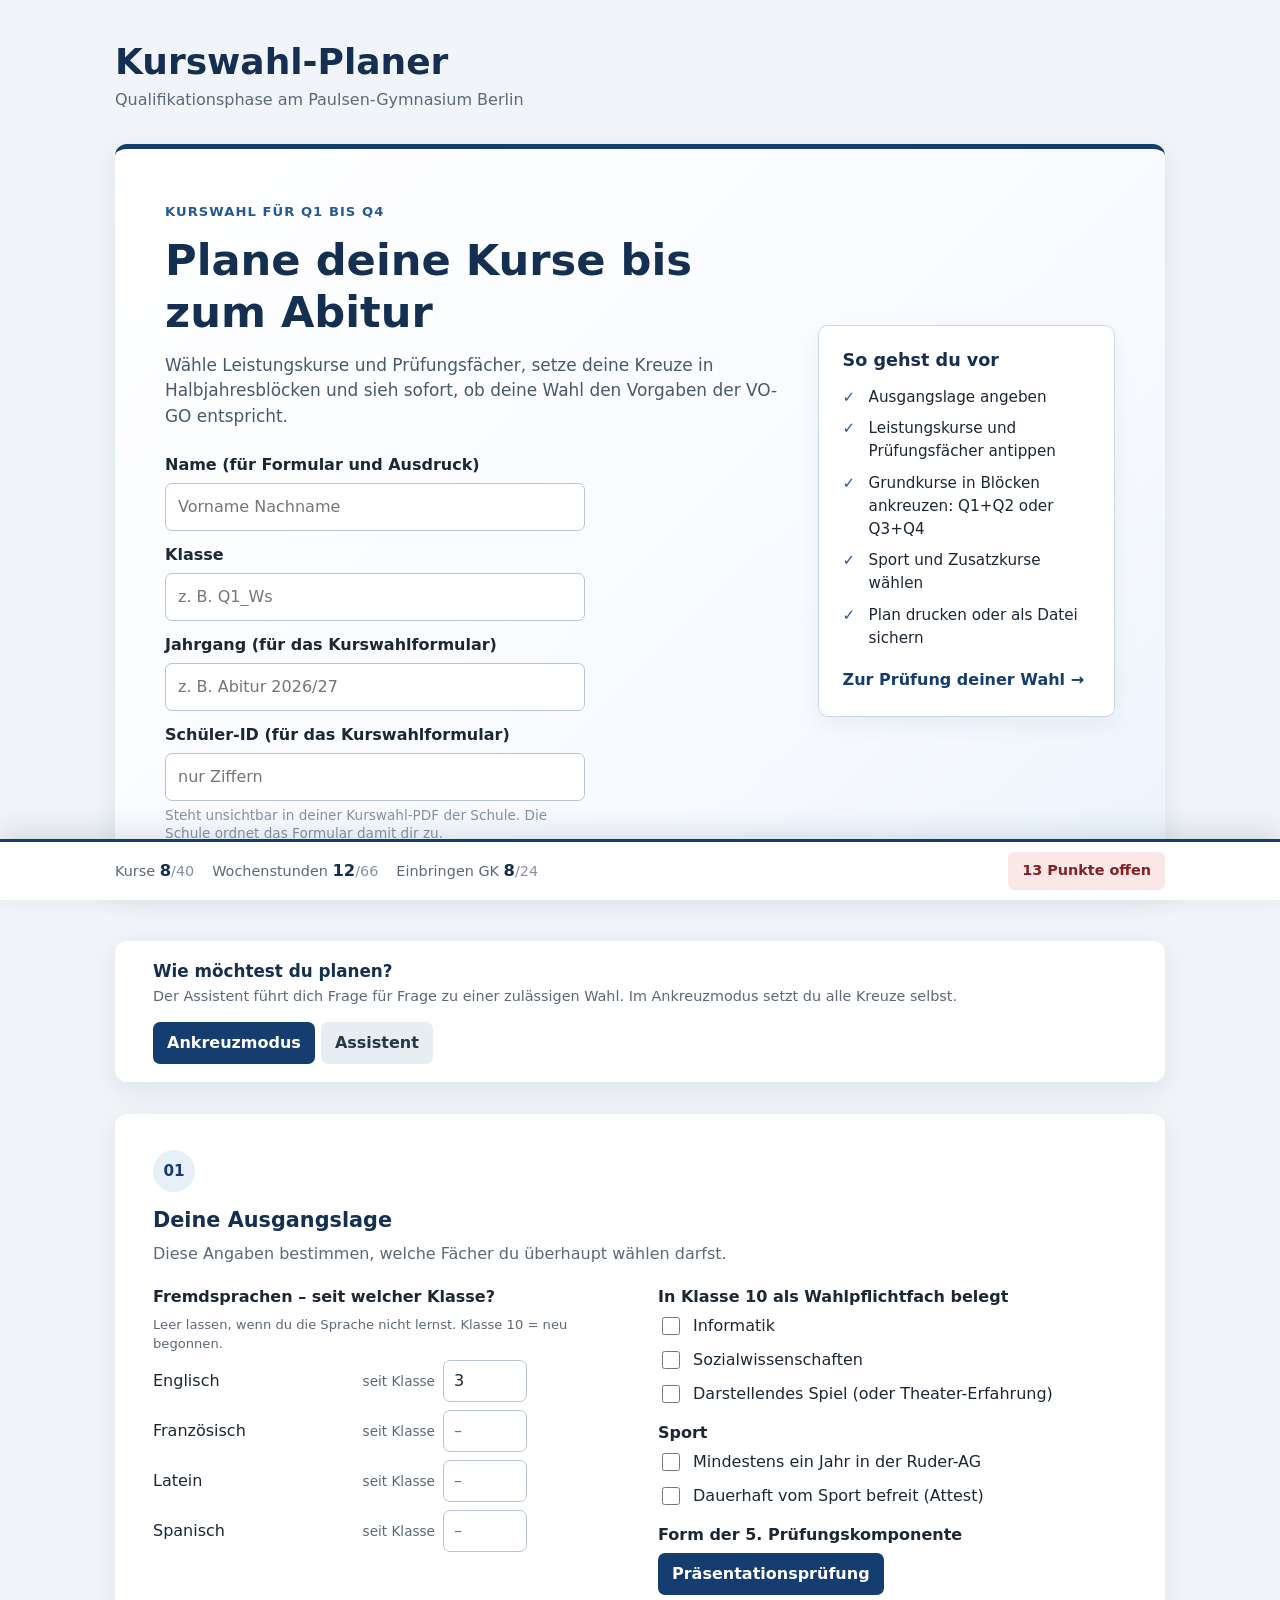
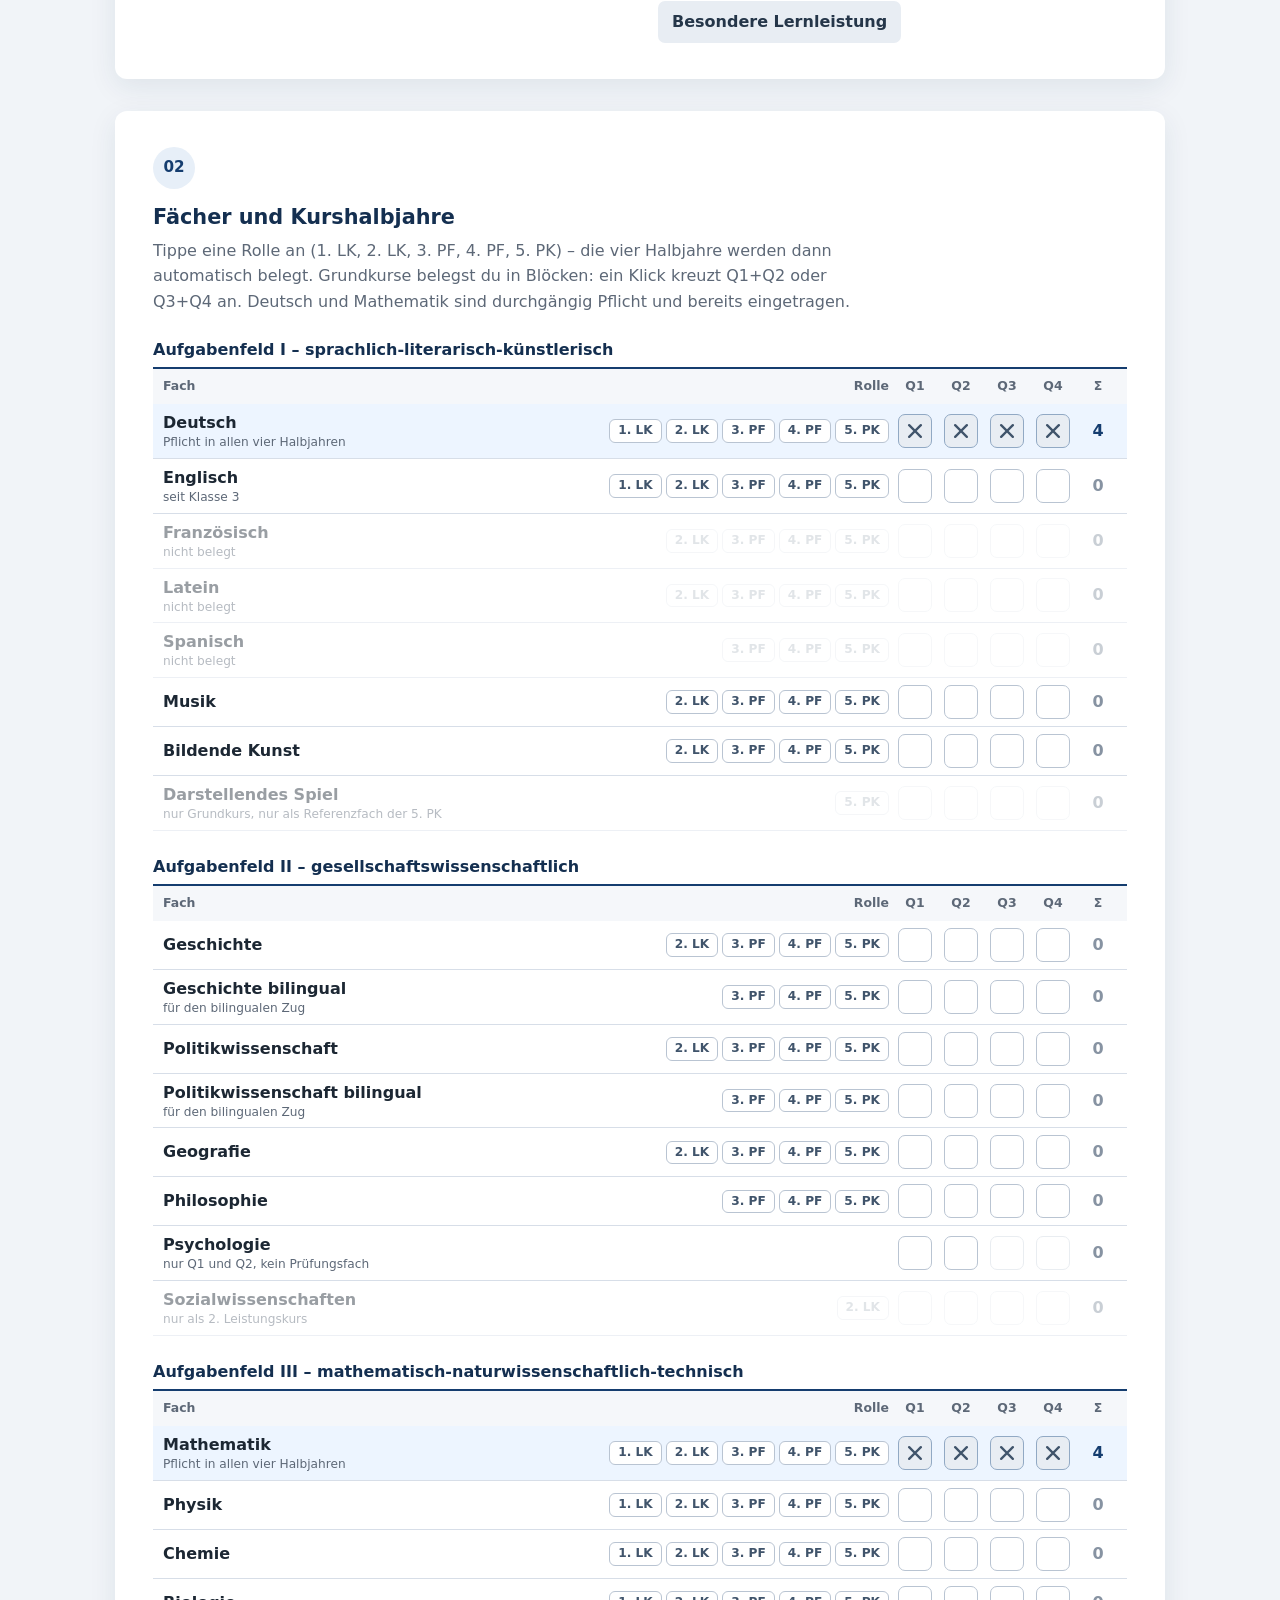
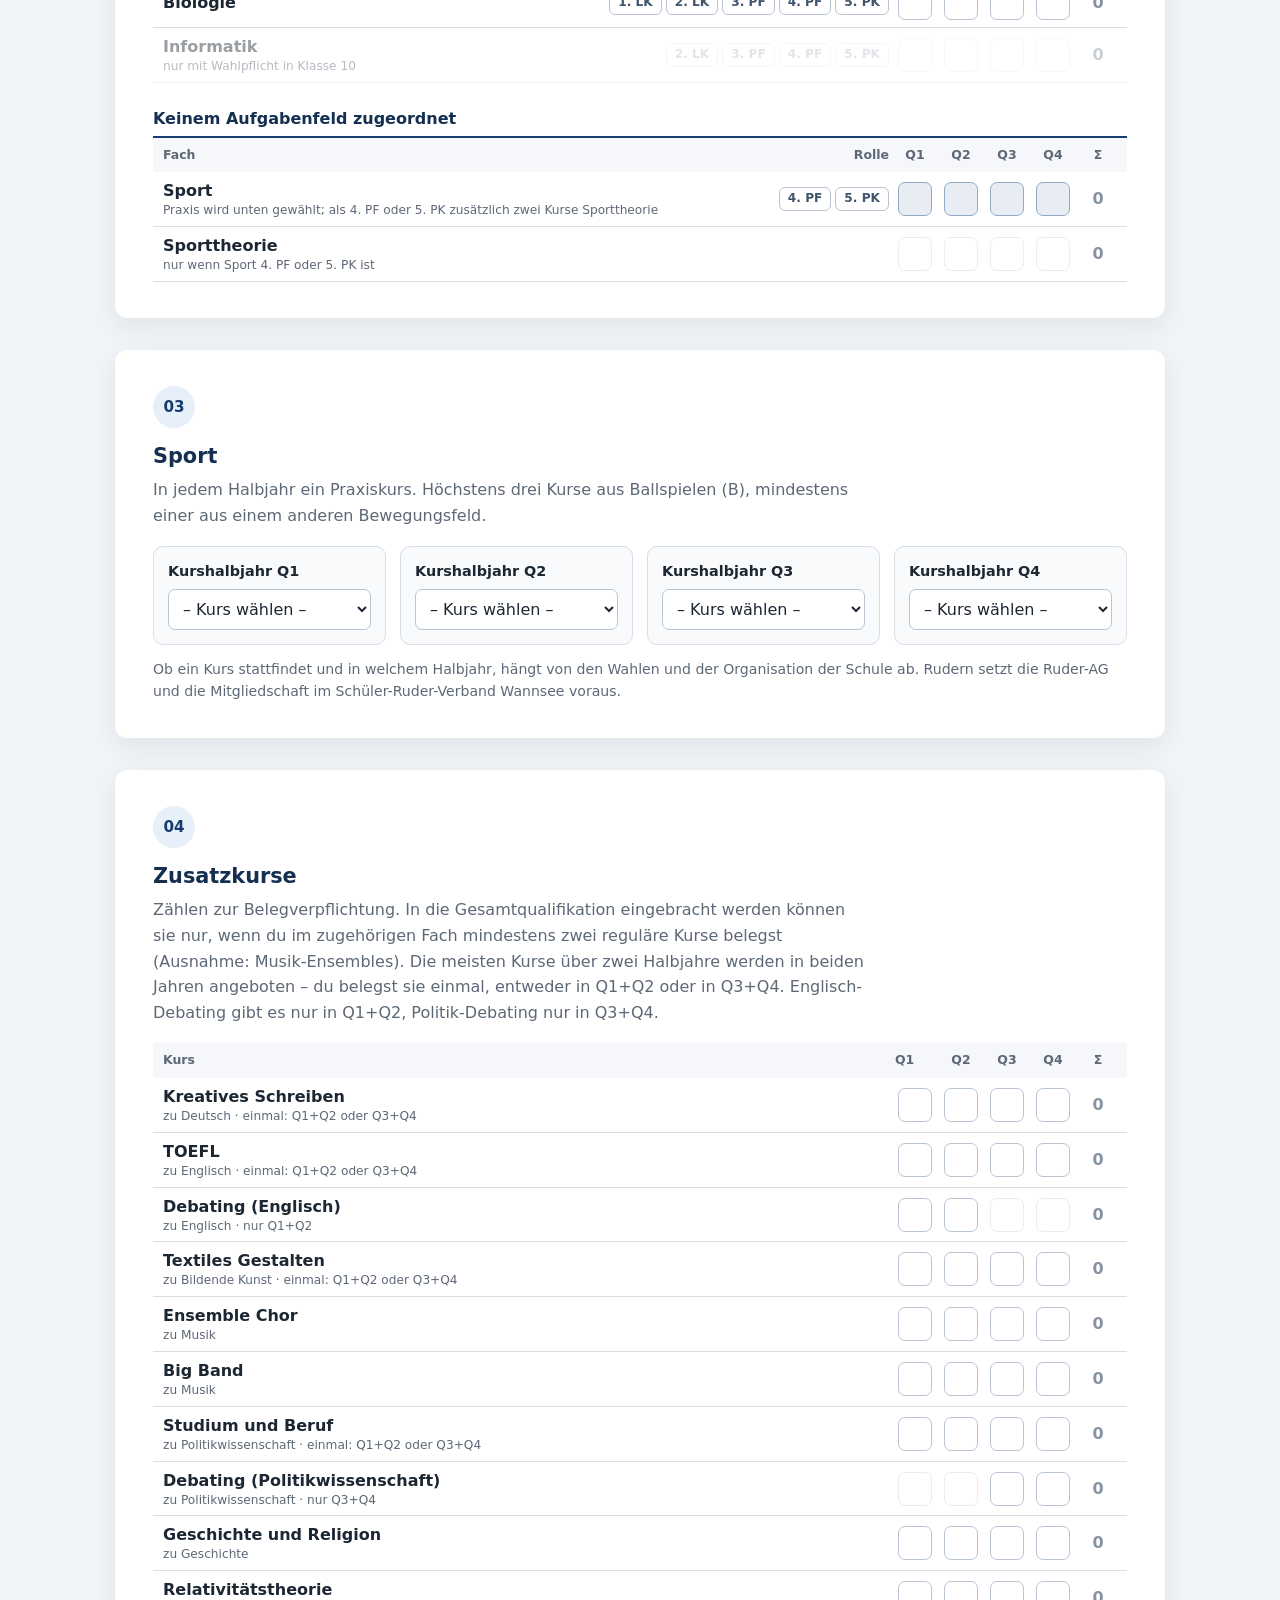
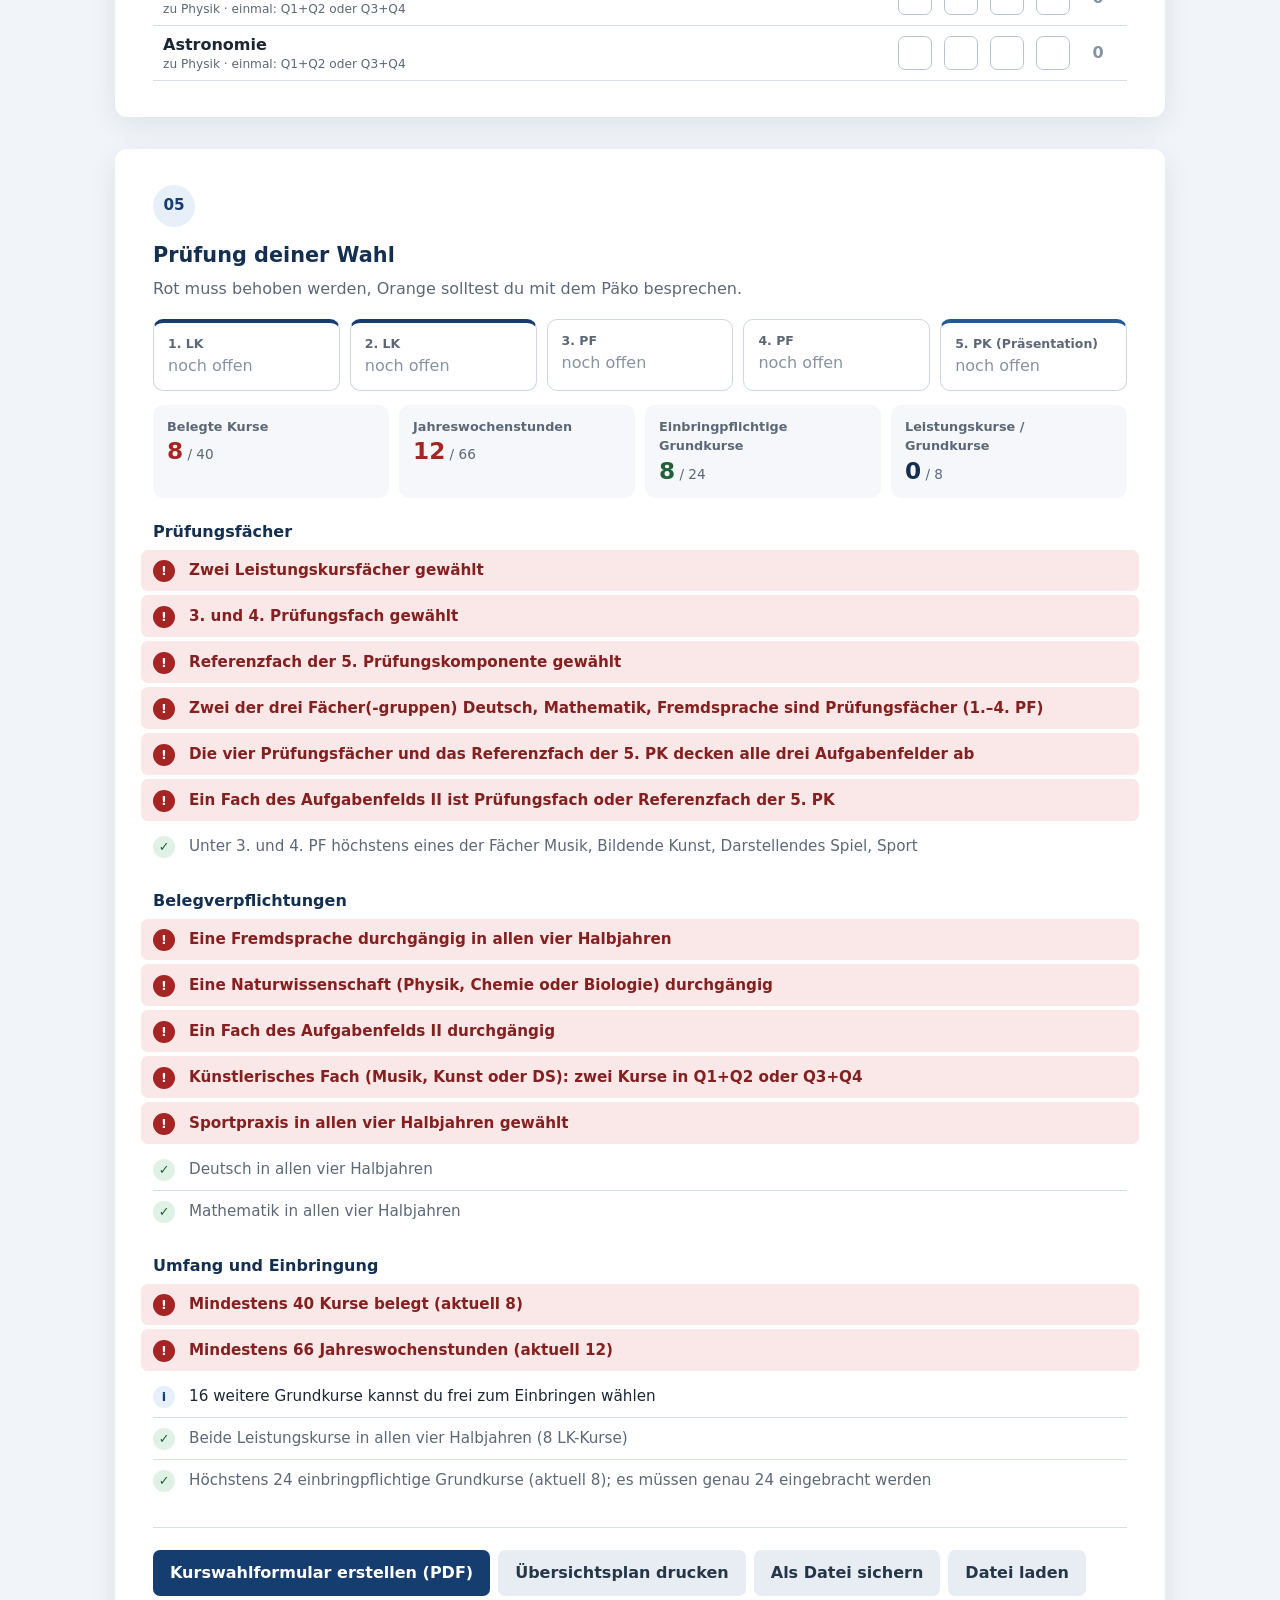
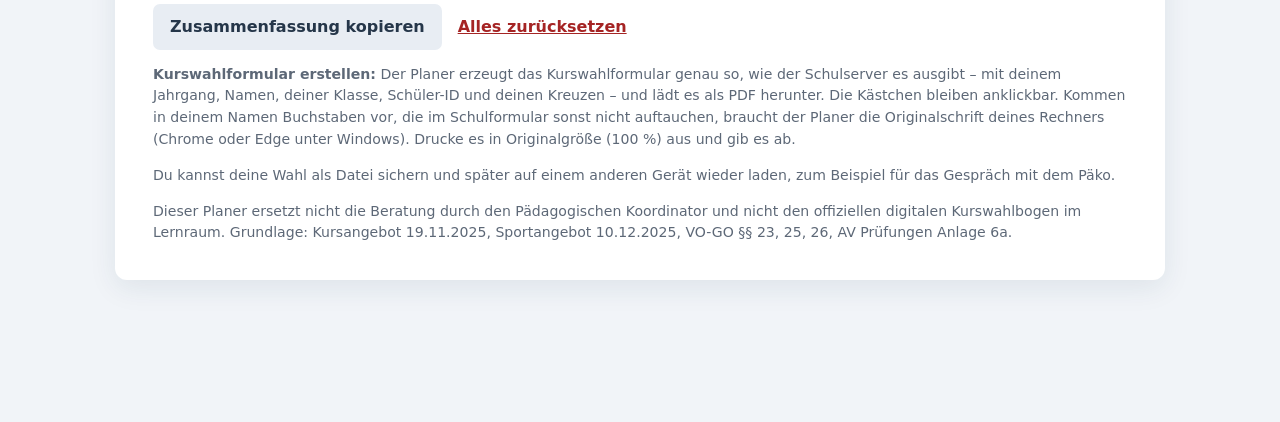
==== commit cd9405d4: "Kurswahlformular byte-genau wie der Schulserver erzeugen Der Planer baut das Kurswahlformular jetzt " ====
--- a/kurswahl-planer.html
+++ b/kurswahl-planer.html
@@ -44,6 +44,7 @@
 .namefield label{display:block;font-weight:650;margin-bottom:6px}
 .namefield input{width:100%;border:1px solid var(--line-strong);border-radius:7px;padding:11px 12px;background:#fff}
 .namefield input:focus{outline:3px solid #2b70b92d;border-color:var(--blue2)}
+.namefield .field-hint{display:block;margin-top:5px;color:var(--ink-3);font-size:.85rem;line-height:1.35}
 .hero-panel{padding:24px;border:1px solid #cbd8e7;border-radius:10px;background:#fff;box-shadow:0 8px 22px #19365310}
 .hero-panel h3{font-size:1.1rem;margin-bottom:4px}
 .check-list{margin:14px 0 18px;padding:0;list-style:none}
@@ -318,6 +319,9 @@
           <label for="jahrgang" style="margin-top:12px">Jahrgang (für das Kurswahlformular)</label>
           <input id="jahrgang" list="jahrgang-list" placeholder="z. B. Abitur 2026/27" maxlength="30">
           <datalist id="jahrgang-list"></datalist>
+          <label for="schuelerid" style="margin-top:12px">Schüler-ID (für das Kurswahlformular)</label>
+          <input id="schuelerid" inputmode="numeric" maxlength="10" placeholder="nur Ziffern" autocomplete="off">
+          <small class="field-hint">Steht unsichtbar in deiner Kurswahl-PDF der Schule. Die Schule ordnet das Formular damit dir zu.</small>
         </div>
       </div>
       <aside class="hero-panel">
@@ -453,7 +457,7 @@
       <button class="btn danger" type="button" id="reset">Alles zurücksetzen</button>
     </div>
     <p class="io-msg" id="io-msg" role="status" hidden></p>
-    <p class="note"><b>Kurswahlformular erstellen:</b> Der Planer erzeugt das offizielle Kurswahlformular der Schule mit deinem Namen, deiner Klasse und deinen Kreuzen und lädt es als PDF herunter. Drucke es in Originalgröße (100 %) aus und gib es ab.</p>
+    <p class="note"><b>Kurswahlformular erstellen:</b> Der Planer erzeugt das Kurswahlformular genau so, wie der Schulserver es ausgibt – mit deinem Jahrgang, Namen, deiner Klasse, Schüler-ID und deinen Kreuzen – und lädt es als PDF herunter. Die Kästchen bleiben anklickbar. Kommen in deinem Namen Buchstaben vor, die im Schulformular sonst nicht auftauchen, braucht der Planer die Originalschrift deines Rechners (Chrome oder Edge unter Windows). Drucke es in Originalgröße (100 %) aus und gib es ab.</p>
     <p class="note">Du kannst deine Wahl als Datei sichern und später auf einem anderen Gerät wieder laden, zum Beispiel für das Gespräch mit dem Päko.</p>
     <p class="note">Dieser Planer ersetzt nicht die Beratung durch den Pädagogischen Koordinator und nicht den offiziellen digitalen Kurswahlbogen im Lernraum. Grundlage: Kursangebot 19.11.2025, Sportangebot 10.12.2025, VO-GO §§ 23, 25, 26, AV Prüfungen Anlage 6a.</p>
   </div>
@@ -539,7 +543,7 @@
 /* =========================== State =========================== */
 const KEY = 'kurswahl-planer-v1';
 let st = {
-  name:'', klasse:'', jahrgang:'', langs:{en:'early',fr:'none',la:'none',sp:'none'}, langKl:{en:3},
+  name:'', klasse:'', jahrgang:'', schuelerId:'', langs:{en:'early',fr:'none',la:'none',sp:'none'}, langKl:{en:3},
   meta:{wpfInf:false,wpfSw:false,wpfDs:false,ruderAg:false,befreit:false},
   pkForm:'praes',
   roles:{lk1:null,lk2:null,pf3:null,pf4:null,pk5:null},
@@ -1093,6 +1097,7 @@
 $('#name').value=st.name||''; $('#name').oninput=e=>{st.name=e.target.value;save();};
 $('#klasse').value=st.klasse||''; $('#klasse').oninput=e=>{st.klasse=e.target.value;save();};
 $('#jahrgang').value=st.jahrgang||''; $('#jahrgang').oninput=e=>{st.jahrgang=e.target.value;save();};
+$('#schuelerid').value=st.schuelerId||''; $('#schuelerid').oninput=e=>{st.schuelerId=e.target.value;save();};
 // Vorschläge: aktuelles Schuljahr (Wechsel im August) und die drei folgenden
 (()=>{ const now=new Date(), y=now.getMonth()>=7?now.getFullYear():now.getFullYear()-1;
   $('#jahrgang-list').innerHTML=[0,1,2,3].map(i=>`<option value="Abitur ${y+i}/${String((y+i+1)%100).padStart(2,'0')}">`).join(''); })();
@@ -1102,6 +1107,7 @@
   $('#name').value=st.name||'';
   $('#klasse').value=st.klasse||'';
   $('#jahrgang').value=st.jahrgang||'';
+  $('#schuelerid').value=st.schuelerId||'';
   renderLangs();
 }
 $('#print').onclick=()=>{ renderPrint(); window.print(); };
@@ -1132,6 +1138,7 @@
     name: typeof o.name==='string' ? o.name.slice(0,80) : '',
     klasse: typeof o.klasse==='string' ? o.klasse.slice(0,20) : '',
     jahrgang: typeof o.jahrgang==='string' ? o.jahrgang.slice(0,30) : '',
+    schuelerId: typeof o.schuelerId==='string' ? o.schuelerId.slice(0,10) : '',
     langs:{en:'early',fr:'none',la:'none',sp:'none'},
     meta:{wpfInf:false,wpfSw:false,wpfDs:false,ruderAg:false,befreit:false},
     pkForm: o.pkForm==='bll' ? 'bll' : 'praes',
@@ -1185,7 +1192,6 @@
   'Physik|z':['z_rt'], 'Astronomie|z':['z_astro'], 'Studium und Beruf|z':['z_sub']
 };
 const ROLE_COL = {lk1:'LK1', lk2:'LK2', pf3:'PF3', pf4:'PF4', pk5:'PK5'};
-const PK_RADIO = 'RadioGroupAcroFormField_Pruefungskomponente';
 
 // Ordnet jeder Planer-ID (de, geb, z_band …) den Feld-Präfix im Formular zu
 function mapFormFields(fieldNames){
@@ -1216,108 +1222,329 @@
   return out;
 }
 
-// Leeres Kurswahlformular der Schule, ohne Jahrgang, Name, Klasse, Schüler-Kennung und Metadaten.
-// Beim Austausch der Vorlage die Koordinaten in FORM_POS prüfen (PDF-Punkte, Ursprung unten links).
-const FORM_TEMPLATE_B64='JVBERi0xLjcKJb/3ov4KMSAwIG9iago8PCAvVHlwZSAvT2JqU3RtIC9MZW5ndGggMzExMCAvRmlsdGVyIC9GbGF0ZURlY29kZSAvTiA4MyAvRmlyc3QgNzExID4+CnN0cmVhbQp4nO2dX2/byBXF3/sp5rF9CDV3/g8QLODEdTdom3WTYItisSgUm/YKsK1AUtDdb987vHfuWJYdb/[base64]/4ILDPgqIVyfsGexeA3hl2GW44HDfEHAhIp+AyE0550LYuNKd2GkmYhskY6zO2KGobB1eeyz9ht2qYuk4QA9gLxjnSqejsovYy7jVeI3diswNXh/uhco+YK9hv+ACkkylvwMeNKEydg6uQeXo8eoSKseAx0rFAymmP7x8qRZHNzfr3Vb9hA7W6h0auPyM0880/czTT+yDaQY0MzSzNHM0IwUgCSANIBEgFUMqhlQMqRhSMaRiSMWQiiEVQyqGVCypWFKxpGJJxZKKJRVLKpZULKlYUnGk4kjFkYojFUcqjlQcqThScaTiSMWTiicVTyqeVDypeFLxpOJJxZOKJ5VAKoFUAqkEUgmkErh/SCWQSiCVQCqRVCKpRFKJpBJJJZJK5G7mfqZXiV+RZiLNTJqZNDNpZtLMpJlJM5NKJpXM5qnuYfto9o9mA2l2kGYLafaQZhNpdpFmG2nWEzuyXjVkdWS1ZPVkNWV1ZbUl+xLYmGCqv1mPvQlsTmB3AtsT2J/ABgV2KLBFgT0Ktt4wrMc2BfYpsFGBnQpsVWCvApsV2K3AdgVX70DWY8cCWxbYs8CmBXYtsG2BfQtsXGDngq+3NOuxeYHdC2xfYP8CGxjYwcAWBvYwsIkh1BrBeuxjYCMDWxjYrsB+hViLCrePtT0fP/F+iY+f+PiJj59YL7EeWx5SrVKsx64Htj2w74GND+x8YOsDex/Y/MDuh1zLXq17XPjY/4b9b9j/hv1v2P+G/W/Y/4b9b9j/BmohZT32v2H/G/a/Yf8b9r9h/xv2v6l1mf3/s1q8Xt/sxhscEQx7Y/F6s/70av0rDhGlUcBDRcSBTf8+nq+W9245XW5QowxbJPFu3K4/b87GrSpDzgkeghbeftAlRVEjfDWN4NOr774r/xYffvs0FrnLEV/SeHW2WZ+sN9eKrnDxdnlNsqX5D593nz7v3vAV/DQd5Hjc7mj96WZ9sboa8croGNwcr/h8tVutb96c426ri9W4US8vxosLDGVWa4+dh1FGO5zjPxz+cfI44TaLwc1icbOZl3Ey5zgvbceyDU/qvVr85cP7f58enxxBvaLbJ1rO/Ge6yG1DRu1eL3fLq/Vlvfjjd4qdvThZjVfn38btb+P2t3H727j9bdz+/x63jVRm1qu1uRbnWp1rea71uRZo9r9h/xv2v7G11LMe+9+w/w3737D/DfvfsP9xWPsHLtSh+1Rxfy+OcFD84eJCLV69V+yJxQkO6YuTD7hud6MW3+PQjhHjr9MY/uo1DnSD538lpRypP7o/TWP+qeIR8d14tsNmyGiY3k4I1g/W5vI7dxpM+SU7OD/ohGtQ4f3nj7tpiP3n6vxy3OGAWwd957QOOMDHMjkKAaFMCQd1x4O744Hf3VrGcGATzzWtd2c4faTt/qKsl1Az/eKtFj8SiKdF5M1gAnJoiIIZdHH9jIhMT4gsxMEXOwsia+JgYlnz5Ih8iZ0lXtquEHk9xLiHKGiGNh8i1xWi5Aa976JsGdo8iMqN5ntC5PBGy3vl2uGNFucp1x56K9XOw5DDbQe5AEOEeRwEvZVpl/xgYA9PdgxsHjxdlWgP0610C4/HmwvT0Wx4uirPLSpCGIzfi4omDFo/igexhBGniBPmmJAfQZQfQATPIy4KJomL82Lqqha1yFgxtcg4C6beY6Ngktg4L6aualOLjoJJouN8mDqOjxVTi4/zYOo4QgoiiZDzIeqqdLcYKYgkRs6HqKuy3aJkRdSi5HyIuirZEid9jgPEvTipw5DNo4jK58AQQQBCFZdaXwTG9CVchsryvbjMs4iWDZlEy36QdVWrJGYKshYzZ0fWeeRsyCRy9oOsq1om8bMhk/jZB7J+o6gga1F0fmT9xtKGS2JpH7i6KvsSURsuiah94Oqq5EtcFVwtrvaBq6ty36JrTANG+VvR1ac4JPcYLo/[base64]/ami+kaP88YqLgkZg4D56uak+LiBVPi4hPiqf3eCh4JB7Og6er2tOioeCRaPj0eDqOhRVPi4VPi6fjSChoJBI+PZquSnKLg4JG4uDTo+mqHLcoWNG0KPj0aLoqxS0GGj2kvT/X8VYP4fGPoBpGUtJyTcpjWzZcYiOvLwijuydFJ/3w//GH5xEVBaFExX4RdlW7WpysCFuc7A5h75FTEErk7BdhV7WwxVJBKLG0T4QdR9eKsEXX/hB2HG8Fn8TbPvF1NYy0CCz4JAL3ia+rIaTF5IqvxeQ+8XU6fGi8Z/c+3u8BcCj+XQ8GAPqIbEUzITzj6Q7O0qYglc825NZ+D2md9ANI4/MYUirWNqQ8D6wdDzOCVIaZ54O006FHkMrQ83yQdjocVaRtOHo+SLsaouTdHhfskPf+mtZFHKseRxobqvrRuQkTL1fEExbb5g/+/2h6Fu/sNFz1nZ1OcHVVA+VdHMEl7+LMi6vzd2warvqOTSe4uqpdEq8brhqvO8D1FbH5GC/m5/ridLM+ez+W61ucHp/gfuOvuMOb6+Xl+Irnr3n+pu11PNErmoafUrz4V3nQOT+quOB7e6uJv90k1Cas9Wq5Haenxy8+rK7H7dvxP+/W10vsqT/fnK3PVzeXBeXN0c121VacrDbb3etflpvyxPHp2fPH4/Zss/q0W28UP2d48bcltykn0Prlw+bzSHToJx0be2v3y3aqueV7ceyA/YEdq3F0QvAYAfQ0pbolxjik8kU6SQ8QfWr7yMK0T/FKcGlftrwwLFCVH5tqe9mvKh8uOGeH5GJUufwenZNT0ZihPNc5hIC/yxjTFmQLYFOby6eVwgBYBGRLnbcLTBlX6Hv2TXe31PmBqBxftojI3X1zvZq7G2SPxpXZtP4LecBb1k4E29qqWNbe/2K/E+/Df2tdfKArD4nd7XThw6/l+C7mISfty9OqB8h4k8ka7wAjAN5Gtw970El7alg47jkrWlv5y2rpRNldQLfTO+B0CLe1wXFGZyY8HVQa53pRQkg23Ubj7lpg7246uFMqsr2rjT4PMSA2E/2QYsr79+dhu2nvjOeHRR+hpyGZ8v1LuCbp8s1bdaGdR0SUsXzDlbdDeTr9IZy2EyLVPtFRom/TwaX+3rl0W7vHa7d9YeHwFA8XvvZMpOcq26/esXpy/5b4mgWB8FV73b3J77vpH5yqQx4r5DKI7n9lCj8tf0oe/9OYfLQ9K188kjKUrxj59P24uvxlNx2xfF3KtO1Fefb84uRqebktX84xncEr+rKXFx7Bv7A6luffh/IlEOVMpxYny+vV1W/yh0yOU8v5/i+tbuTXkX+JLe/FXnC76Y+eviO58uUuB2P9m93yanV2dHN5NSKGxfvdeP1jWWhD9K0Bni4Yf/4Xqj5cFwplbmRzdHJlYW0KZW5kb2JqCjg1IDAgb2JqCjw8IC9UeXBlIC9PYmpTdG0gL0xlbmd0aCAxNzg0IC9GaWx0ZXIgL0ZsYXRlRGVjb2RlIC9OIDgzIC9GaXJzdCA3NzcgPj4Kc3RyZWFtCnic1ZtNb9w2EIbv/RU8thcuyeEnYBhIAhQFirZBErSHoofGsYte0h7cQ/9939GKM7uGHbuX1Qjw7lIUP8RnqdEjWturC643l8ZwvbsyuutIjeZGcDGO6kZ0MWPvSC72kNwgl2IobmSXcshuFJdaIIeiFHh/[base64]/[base64]/Ub96vzZf37zR3evHJf52/c9bU7vHXpWP/d7c09iuE792Pg68qV/Gg4NXJqvmXOaeQbn4po4f0/H+///fvWHX7589Mft/fu8MFd3d3e3WFetoD5FQKmG74zvDpeQ9MtH/fz3CPST4prGp/YxLTWT87nucX7yh3n48g/LP2/+vz5L3T/8xHI9fUlUZXoR8V8VlQ1+sYz3ACqZApVLz7FM1Qjr/C2R0WWUJW4nG4nqApOQIQIE6iyJVQEVLigAkzOHldxXMuBCpcy5JTsa744qrGiQjpXazMLFxLf2hmuGlaANnDZml09+3A+uwatALfH9RHbxRIuFYeJS8VhW1yGxUFQiThsj8qoOAgqEYftUZkK7yoOE5WKw/[base64]/wbZL0fbfkBUjb/9gRO2sW6viKd6/o7QmoqFsotviCVW3z7SI3f/ivSefu/[base64]/i3LuP0M6TtIPkZZ9rIkKVlkT3RdWU7FU5WliVXnaBVbrAjWxqkDtA6thiRKkIlH7QWrq5FeREqQiUvtBalSmJlKVqf0gtSlUaSRfz4UqJE/PP8T86YhmwdJXNKd5q6vO/8PLs0UhPP77uXh00x3IkiITWbKDzFQslLVOQaZrnZsjM76WqchkLdMOMlOxTHRbkYlu20BmV6UFmar09sjsarLiEk22gctU2BcFVlyiwDZwmQr5oreCS/XWBi5T4V7VtZEvdKquqZNPzz4an9OK5EuPkE5M9Qk8bR+qKoimqm6IyFSMUjWdiERNL4/[base64]/AcUA+GRCmVuZHN0cmVhbQplbmRvYmoKMTY5IDAgb2JqCjw8IC9UeXBlIC9PYmpTdG0gL0xlbmd0aCAyNjg4IC9GaWx0ZXIgL0ZsYXRlRGVjb2RlIC9OIDgxIC9GaXJzdCA3NjggPj4Kc3RyZWFtCnic1ZxrTxw5Foa/z6/wx0S7qbaP71KEBCRs0EwyaGCTlRAaNXTBtkS6Ed2RNv9+z3H5Un0DJhNRRgopl8vXx8fvsau7LSxnnAkrGHiBV2AKFF4l0xrwqpiz9FwzIQwlMEyo8MRSKo//[base64]/GIQDhAQ8jgMIrEOCwfKoM1JjJ0FgHdJZyot1KGo1AA9Dg3GAdShH6QDr0MLggADWoRV1lcZXWxo2wDoMR95A42cUMgLAOoy1FId1WI4WAEDDLMlGJNmCQd440jTiBttMZB3g8IGkQTNIAoi/89RfGQaJ8ElDYxLS0RB4bBHIzniwfUSJaxwhUJwY0hNFPeVYKhBNQT0ERUQkpxBRUiFE5AwxoJEQhsqj0UEroxBRx8aw0AowVJOmGrGUX96+ZaP9E+ZoFvyBwVM2+v36mo0OThkSCnFHTOF/Zxi3nLHRBzb6xEYff2WU8+CQnbNGx38XbHS4z16p12xvj41OGHT5/2ivlphMCtvo0GGpG2nR8iTYBmzoqG5wsD2VcPrtcvn9rmWjL9PJTbtkozP29rq9vuZcc86N49x6/MO2G7yaS84RGJpgvKIh4wTjUsR7vGJSLl0M+y6eylI4R4mBvqY02OKzUO/+bDbHaj93IPb2AqKD8aI9ms8w/t37z+//c/KP/fvp+PafB/PbCUa1i6t2NhnPlpRkgX0l0tR37M/72dV8Mp3dsNHxpJ0tp8vvbz70ekl1crzM/z2bYsIWh8Z22LrWhEofbMT2+t2P1+921R/IhOJxglEaml7dVcarilcdryZebby6eO3w0HTqrrE8GcuTsTwZy5OxPBnLk7E8GctTsRwlUrcPsd0twQDd1TU6vJ/fHcz/h82nxAbVx+KcwKQf28l0vPXJyfgeywhzKVryYv7t/qpdBOMPaELg0xkProMSoenvZVs6Gd+0md7zzDLNG2tXZpnhcd4NN8vU02bZMyFyquGrQuRlhDYMossubT2IFGq199IWRAq12iqKeX5EoruvCI8WjTd9C1JGNLhmG8SCRJe2IjxONyBW8HgVgQ2D54le/nnwaBGmUg+Pxsml/HB4qpJnXKsSDFq+mgZZ0JrVNRC0B0zD1WN4FOFo8Q89j8F7iyjMBP+wq1btwIVs0FFuooIuTPHqKkp1VVoEGhrcwfkeLgMNF4FbFbiq0qayC0m4yi5kUFx/dUfy3MvJjCsvJ+vAVZV2laVlxpWXlsPjqniZmXCVZeawuCpecmZUeck5PKqqJL4sPzOqvPwcHlVV8l6WoglVWYoOj6ouaU+eUFhan/Y9oXC0Pn101Y59s7xgsqogyFh6K/MNNOJFeL6CJ3m+AfDU6+kynuzpnhlPvZ6toEmebQA0dXqygiZ5sgHQ1Om5MprsuQZAU5cUZ0+lfaPEiqcyvhHmh9BQvOreOxndc/a+u19B53vhdWzwMrxYRpe9WF3o6vNwWasSuqJV9aCrWMcStqJjdWGraqKW9RSIxoiV9ZQUjXwUm1IdCqs7ZOE9uuyQUZdhUnBkNGoHJln/2ipjymurYTFVus7KmLJ2DYupUq1KmIpWDYupUm3i0Gi5ok0CGnCPYtLxpQrqurnqZPtJqHYtVVX9+pRRZX0aHlWlGpVRZY0aHlWlOpVQFZ0aHlWdWuVko3RfqnDfA/zZQenqlSqDSkI1PKi6dCpZlFFr3xyz6gnfbVGTuDxY+17LBpy4PZF2ByBTvSVlQMmShgNUlwUlT5cBJUc3HKA6/[base64]/2t0Fw9GrgBLalggZa3jPVAG1jzNqAl1SvQ8jayHmgDa9w6tKxyGVrZWtYDrTZNy5amkJ5ZsTRtGy0eg6bjx/f5xaAqi2Jry8vCALXnIDJghEJfwN3pMMyOBTSBrehncrutMYEt1viywNZmsdkLC1j3wgBPmOYP/[base64]/ieKXmE8Dki77wF7dxTvFr7TXK4jx4jvYfXcUWdex8JZEo2rrIvi9dJv7YIz9Nbg/Beay908uR+3C7a2XK8nM5nf/KeBdHhjdmE1pNtmNPjVnS7YUXpxDrpV6wKrGzoXFDhGucdMMBpS/eSd/dbLao3dv0uwCOz4Cc2G60dJwMXpeHS8hjzF5v+rmvOb7/9GQ5n7aqh9oPpzgykFn1aSQT9RDIlWimvX8DGgKZqSsn9orYkh7U69ulYxyXzXCO38d2Hdnrz3yVDi0tHPi7ZGzpFdXR0O75ZMEmh+Wx50J1l+MaAY28knZHK6TBarg3BohRH09sWjcCoOGwY9Wn8td16uCU9/NLVbKnm4+X4dnq1P7u5bTH36HTZfv1MgY45paa23U/vlvP71JHf7yftPZ1B+SqdQfmaxvhmuljef2ev9ifzy/Y1jePd3W37lfrFfxYDo5EB6MRA8XUG+iEGP9bdw/k3MuYoaOfxk8Rk7BcpMx0OuUh5dp3teXj87vT7Ams9nl3Pw0mvobkYfTb/1/G7j+O7crAn5v1CB/PyjYbRubAhX54qWACloZZAvzc4iWjiBc2wjZM0wYRevbW923TV2jQo4vLvBi4Y+JXapMFbYwwuhAFKgF6W0LnH6VpSCBQGSQcc5yKU6pVIppMT52qdlA2qOPlW9D/nOXOpL0bsru+CGd5vKt5T03s9w2zn2/rO+ZbY3WAhNuGCdPc8ZE9RuRsPEnY0njInpfzrlV3gjCMMuSoPsSr6QxvgbrVvAtR6hF+NuHjY1KPc/Cx7V3/H3k2fD1ok3z5uPZvVq30Nfe+VEIx43WTRMKFnanjbT5XtKo9pyadF39BKAVqtGqCmQfJKNk5ZSwYY8vUM9kEDzQkfiMl9zI9yoPC0K8WmeOfo560ctmTtNbGz1ZT0gXqTxeZaO4vtT7JklL08wSjPNw8Q/uX/maodaQplbmRzdHJlYW0KZW5kb2JqCjI1MSAwIG9iago8PCAvRmlsdGVyIC9GbGF0ZURlY29kZSAvTGVuZ3RoIDExMTYzID4+CnN0cmVhbQp4nLWd2a7kOHKGXyVfoGXtC9AoYFYDvjBguwFfGHNRU91lwHAbmLmZ1ze3IBlUJhmMX+0FVZ3FE/rEVJL8v9QR//YaX8No/mc6jnF57dP8Oq759fdfXv/5+r/X5P737//9sdH317+9/vY6zH/v6zBu1/pa92mYt9d0DNM67uZvodTfTA37v6bY73/6pz//60/ja1pfP31/Hcuwrubnz2Gb9/n10x9fP47jsozjuo7jdpo/v5s/d/On+fs2GQgDMn81f/9m/n/0r7m2ts03/zPb+OWn/3n96SeD5wGHdXsd6zxs13kaxnE4+xDPy/z4MYz7tgdE87PjtIU/L/P/5vCjwZ63gLp5dIcUsBfTZjv8v69fs383r20/c+TF/N8xLLPjPYbtZc5htadOvP/1l/H1c0D+939+Dcf2+odFNSe6mM5czQ/++trWMf3n/77+I++OcR+2Y5p8+dV2zHwN43Vs1/6xS8z1MGddMq/Dac7UdMl/mS6Z//TFANsTn36078MXc03spmvG1f7n9uUH96/Lj/692n73xfz4vE3LaF9aV9Z8/T3/zz9/MdfJZPptPH+0Pfnlh/y/1+vLD5NBWtbd/Nc5fT7y7ScPfpw/sOOs/BzKH15W/t/FKZenxM+hPBQ7hfIf/3Srth3FifCf2GbeuugS2/9LtcPX2w80OqPsycrbX/7o/LuiH//wZRrNf++Hv5LGLz/M0zBt5zXO95N5h1p0X/2NOGtddXvP5+K0N/Fpu14/6pcMvwrOL3/56V/M58++dphP6HzSR+2PrU8MO/L6u2qPFf3JG09/dBBpZDKf+fO1n5tpsx6veZmH5XhN23Cs+3JdtdHUDx27wTI/fwz7eBw04NMgPvrRceKj4TLtw3gudFgzaM2zGcQOM2HYA1eHcHfQxYz22+wK2OOuUzju/EsYhcMEQhNNcXwzYpqD7GaSWidz8GlZhsv8j/nLsBvkeSWAePjZjK7TuKefsQWmdXBD+Jrmznk8htWWig1Nf273wu9G4tGe2TzNw3hs02s/puHYryWfn6YwJ323Z8rOaF5H84YVx7Ug595z8HUfjmldbgff/MHfHfhY9ed6mJns2Obb4fbquS6mj+dNfdTF9PC1jteno9rFynzxI5reBQ642ml1Om4HPNJpvjuomZQP4KjHMRzH/To6i4Pyvl3Ho3XEeDzW9sPnwfSzG15MMzOazK/ZLVJW8yk274JBOysfdjoTM3GYS3k73als47nSIGM/EivHN28UcGmsq6FdxlunuSNt/[base64]/UFJtgzdc6jwW6HjbzTsDXA00i+rHKFDD5wFe4XIXVTEFbOfbO4zZsod2yunZbaDcNLoPUhUc6zjJM5z555zG4QT+8krRHs9vOZrfZZpubHvdjuFwYMJhmgWT/tmXN3wDvrv0/HOBybL57T/var9lrBFDFHs59NoD8jzDZmTWJPdJr3c/XdJr1+XUdPZMl/bzrgc6fp4sPqeEWDial7eEciqvOXZfpHO00ZMLdtYcjfIqBbnFjsutkZr5tG+YxrWycDAnGzryBq82Af012jv7bLoJzYxct3xr+/BbyY97+F6ujvAHcyP59z362+Bn3OplEEqBXsIWWjeziFF4PgnTtWZn5S91ew/W3KV3rpt10hWvdfySnK7V+e6mn63xK1/Sv2Wt07MxK2nd2GYedZ+zTrkdNDrlZafsT5loxDZfTRIVpmYZxtUvddaac8P2Z0q5/nqg7j2YdP/0GhQPwutNC1/UF/+iY4xxZd83m3V07YpX58FwW3S43Yqaa6YNwBo0dL+b2BZn1Cq2N6Yz9mvS83IU2nnTKpTOJzZ27cM0/d70ZJczn3PbAZv5iPYdJh7P9kBq2waT81uSWSsU1dM67mU/8+Zb33txkstE3/8y7jcM5u5/KeCd7mt28dqHNUcfrHWm9DC2WWaV3ZW4NXQT9eKbJ7sFnGhbTbcKiXQPQjFXL8gxgWGi3CcuGDUSzlNie6UO3DG/y8VZ1ONZ2it9j3WccQVGeFqjt+wmsi9FchNtteNB1YAgR7T4sGzYQzYjgJTaO6ENGm7Bo1wA0S+7jeASQAkgxwM7LO8pbYz+82sYfWZ3nGktWMx3MQlS2XmXXoXBcfSO6oDJu/j+Ha4VFF3g2NDsTTJrMFbILY4kzb87iJ+p+2YWh2DmYU4xdbw/5LoiCZmYG0u27MAQ/9aoJyHdhEGF21VN43wVBuOlJT1CEBB1CmIHUFM53YQh+itETOOXgQhWCQXNIMVCYOaTTeu2e5Do+Lkus81r9pLEe3anaHmPeMwfya3qJjtujvMYmb/[base64]/YWlnvy7XdswzwIXAJSuRvaeusEFPF84uAAzzF9j1QWk7tK5gO06h/FKLuDKboyxN778PI4H+QDYC8QekHmB1LzHC2zXbq7ER7wA4217gZxX7gUYr9oLFKiAF+CVKl6Ana7EC+Bn6hcdAsKindALPADoFyQCwrKh0AvgiHa50ubjrdpeIA1uDS/QKMpWVbHtZy8gZiQv8EAH+sWWoA/[base64]/[base64]/[base64]/LM2m24JM8OBErXo3pHXXIAjxcmaTH6Z25WHEDsLqUDMG/gmZ4duIzhuYHh9wLWX1T5n85UmP9j8678by7n/ZlnBjJeQf7PeDvyf86rz/8cFcn/rFIt/+enK8r/8JmGxUWbsGgnzf84YFh4tAnLhtL8DyO6ZUmTj7cS5P84iLXyf70oXz1R20r+lzLG/I93YFhUtfuwbCjN/ziiX3S1CYt20vwPA9JyrBhg6/m/GF6F+b+YDlT5n12H+vwPlXHzvnm74GcGomcT7XyAgfI/xpLMe8aizf8YinPwjEKX/yGKaOZzkO78jyEE9a4loPyPQZBdV1P4/A9BeD2tJijCAZT/1RQu/2MIQTGrCWL+hzCiQ+YDhS7/G5Kt+cxA22rUPzMw6o4s/9Nxe/N/nTflfx0xy/pz8czAN8zufTDT89T1nLzNNLgkzwwEStdjekddyv+PFyZhYdYy9WcGpu5S5v95Mmu9dA9A2ADDb2CRbWwR/[base64]/wsQfRsosEPMJAjwFiSnc9YtI4AQ3GenlHoHAFEEe19DtLtCDCEoOe1BOQIMAgy8GoK7wggCK+w1QRFgIAcgZrCOQIMIWhoNUF0BBBG9Mx8oNA5ArexddMR2IfY6p8lGJVI5gjouL2OoM6bHIGOmPmAuXiW4BtmS7FeNq315GIzzNu8VDiCa9yuMnMDtVOWRwsHS/AbVCavYRdBVU2QeizXBHR4iScYzU9cfI/BsMlm3ETzDN7g+90b0Aaa8XkD36i9xh3ELqq6A2GwZ8U+Bvt26i7qAKmbV1KUcdMuXMXPm+0yt4bS+DqafAg/8q7Nx1u142v6ADbia6Mom/xj28/xVcwY4yvegX5NIOjDsqE0vuKIbs0gICzaSeMrDBhWE+UwUo2vDFMeX3NWZXzl16E6vmJlDr8iWuBH3qFnE+VygEHiK8iSxHHGooyvIIpTyIxCFV8xiiiWc5De+AoiBHOsJQjxFYQgOaymcPEVg/B2VU1QLGyh+KqmsPEVRAiGVE1A8RXDiAqUDxSq+GpJ1vzOO/sl2XzLr+u1mxBwS4OxcTPAUl5PATYeuTPAtohjgtUys7g6FY+9k1EP5z4bOv5HmH8PO8+bAut+vsNvT+BU4MP5Sy5BsMjhL4hlDKdRXHbus55O005I0zFcR9bx97Q5prQ5XW55dq7XQmnza0qRecpMT6rzaXS90o7329f0NDv6OfrG+t3P0A558d+y1Dqv/htv29btpmd/bstS7pVxCb4Nf3NVN96QdFXbRx3dn98gv6rj2JNf1XT0Qsxs9mIpTcRsFsnkgG7yZJ+HUSZm9LUb+qSjMImZ5ysHZHM1Hw0xE3tMKWbWfbXPwV7ffVToUs4uay9qVNKFTp9Ll4POv7hhIzVnN2x8eCPoho11X6xmeuKGDcabvE7Je2/Obtj4wEs3bDBe9Q0bBWpQRwWpTB2xSu/K3BpSUH5/[base64]/CTr5qAnBcGEeZXPYV3XhCEm570BEVm0CGEGUhN4ZwXhuCnGD1BdF4QBs0hxUChc16GZBc4L9NsApxXDNWZ86Ij9zqvBnGyA0rmuwnI7cCd2r0X5t+n2/YG1Ti8zsN12+rhbdTW125k+I7CZAeerxyQt42e8vTRDsQe09qBdbNPxu6zA0F65b8K8k1lDKhLqsZAGufzYh/jvCBr8zpI1maValk7NpRm7XU1n7gHsnabsGgnzdo4YJji24RlQ2nWhhHdAqDJx1sJsnYcJ5pZu16VL1SobS1rSylj1sa7MCxg2r1YNpRmbRzRL3DahEU7adaGAWnpU4x/9aydY8qzds6qzdrsQtRnbaiMm1xPuicSydrg2UQXHmCgrI2xJM+dsWizNobijDej0GVtiCJ68BykO2tjCEF0awkoa2MQ5LLVFD5rQxBeBasJihU4lLXVFC5rYwhB56oJYtaGMKKv5QOFLmvbS7zyvTZlbdNsVHyrnQfrmW+kEI/cm7UbxClrK5lZrp7Lb+Lv1O69mE1CvG0fUA2X8zKct60U3gZXfe1GIu4oTFn7+coBednpiUofs3bsMW3Wnnf7BOpb1p79TSP2VyXohhP/6w+qTE2nLvwWPjbv+hZ+3sxV+My38Dmv4Fv4jLfjW/icV/[base64]/FOJvg3BWFx3U4bhssvI3Z+tqN/N5RmMzA85UDsgm9a32PhdRjWjNgZpQ922Rhyb55/+4Ngfs1lTk8HOGvkCGgLnjkW/e8GPKtO6+DZGtWqZatY0Nptjbjw/rAtgUCwqKdNFvjgGFKbxOWDaXZGkZ0E36Tj7cSZOs4LjSzdb0qX5hQ21q2llLGbI13YViwtHuxbCjN1jiiX9C0CYt20mwNA9JSpxj/6tk6x5Rn65xVm63ZhajP1lCZw6/WFnjjAvRsovsOMFC2xliS185YtNkaQ3GGm1HosjVEEb13DtKdrTGEILa1BJStMQhy12oKn60hCK9+1QTFihvK1moKl60xhKBv1QQxW0MY0c/ygUKXrQ3JUrkbkLL1OA3nfR8AebYmmZBlazpyb7ZuEKdsrWRmOXosNi94Q2057Kr2uj2wvxYml3MbjtvmBe+CKlC7noB7Cods/RtUDsjXSQ95+pStU48ps/VynvaZznm2dlk6v6t9Tjl7/Ypk69gFT2RrVgzI1kUdIFvzSooybmqFq/i5ES1jZ7d2Dd6qHSTTh6AVJBtV2Swc21aCpJiSguRyHmZUeyBICnqxbCgMkg8gutlbQFi0EwZJHDDM6+WHvRokGaY4SDJWZZDkF6I6SGJlDr80meGn26NnE41qgEGCJMiShGzGogySIIrTuYxCFSQxiih5c5DeIAkiBIurJQhBEoQgUaumcEESg/CeU01QLC+hIKmmsEESRAiuUk1AQRLDiDKSDxSqILmYeXCu3DwWgqQFPu4Pi5cHSUrOKUjGI3cGyRZxDJJaZhYax+IJ92+o3aW9L8PZ9eSwZTf9L3qQGlC7Efc6ClOQfL5yQD4u/7jBSpCMPaYNkvtln67MguScngvofjXaBsdfep8tqAqa1EWy27xT857bvJf9NFfrI7d5M972bd45r/w2b8arvs27QEXiMqtU+Sqana7kq2j8TEMUbxMW7YRfRT8AGFJ+m7BsKPwqGkd0qbvJx1sJDEIc/ZoGoV6VGwRqWzMIUspoEPAuDGKg3YtlQ6lBwBG9GWgTFu2kBgEGJClQDLF1g1AMsEKDUEwIKoPALkS9QYDKBJMxwQ9bQ88m88YT+rA1kCXXzhP4sDUQJUjrCXzYGkaROe9J/bA1ECH6ch0BGQQMIul2JYU3CBAECW4lQZErEIOgp3AGAUOIklpJEA0ChJFZ6Al92Nqyr34fuIZBMMAH8LC1qEwyg0BH7jUIDeJkEJTMmS2I0Om1O7V7L9bVLCe6IvN6mBgsMgj62o2c31GYDMLzlUl6mE93/WFrqce0BsEsStfpNzAITz2QLXbbI19f58WQr695HSSPs0q1PB4bSvO4yb3zAw9kExAW7aR5HAcMy4A2YdlQmsdhRLdIaPLxVoI8HseSZh6vV+WLGWpby+NSypjH8S4Mi5x2L5YNpXkcR/SLoDZh0U6ax2FAWh4V4189j+eY8jyes2rzOLsQ9XkcKhO8wAQ/kA09m8yXT+gD2UCW3IVHFm0ex1CCFc8odHkcoshceQLpzuMYQpThOgLK4xhE8t1KCp/HIQjSxUqCYpUO5XE1hcvjGEJUvkqCmMchjMzp5gOFLo+vm9/UrpHH7aNAgQeyRQGR5XE6cm8ebxCnPK5kzrJ3hE6v3andezFv5oe7Auh8DqvogWxA7UZq7ihMefz5yqQQpmGqP5At9Zg2j5vSS3og20K/Yv1zyNFruC28d6dA9++q/E3dJPxWPzbv+lZ/Gc0V+8y3+jmv4Fv9jLfjW/2cV/[base64]/G3cjjtvnbwJPQYv+IYvjdOTeON4gTnFcyZxF7widXhNRD+c+Gzr+R5j3zOlftqjduP4NfnvipAIfzl9yCYJF3DLCJNw1nEZx2bmLM52mnZBMNryOrOPvyXlMyXkyk6DJ2ut5LZScR5+AXfr9a0jA+WvfeFo24dklaPr37fSPP+9O2t/59mSubkjg8Ze7p/vxaYsz96356o/vHrv+NdTf0rHd62c4luBe/TefiMabmT4R9kk/yLML4riVfyLo6FxQzecxnF1GZr7GYRcJKqB2XSP1FA6C6jeoHASVqb/UBVXqMaWgmq/FPlZ57fiYrb9oxFM8fZl4Ss17xNN8zVa3PSGeGG9bPOW8cvHEeNXiqUAFxBOvVLl9hZ2u5PYV/Ez9UlxAWLQT3r7yAKBfpgsIy4ZCX4Yj2kV8m4+3avuyNLK1fFmjKgsbsW3Fl4kpyZc90IU+hAh6sWwo9GUPILqQIiAs2gl9GQ4Y4ks5xFZ9WTnAynxZOSFofBm/ENW+DCsTlv0z7MvQsyFfRjCILwNZoi/LWZS+DESxvoxTqHwZRkG+jIH0+jIQwfsyNUHwZSBE8GV6CufLMAjny/QERWaAfJmawvoyEMH7Mj0B+TIMg3xZMVCofNl8nsPc9mUW2ITjWe3LKFQnXxaP3OnLWsTRDmiZ7yYgswNvqN2lvZ/D2fWY/Pkwc7ho1wCgdiPDdxQmO/B85YB8rvR8qo92IPaY1g6YP9a0awD9+sdzTzOMpy20ArF5lxVwq41nrEDOK7ACGW+HFch59VaAoyJWgFWqWYH8dEVWAD7TkPbbhEU7qRXAAUPYbxOWDaVWAEZ0SbrJx1sJrEAc0ZpWoF6VWwFqW7MCUspoBfAuDGG/3YtlQ6kVwBF92m8TFu2kVgAGpKBfDLF1K1AMsEIrUEwIKivALkS9FYDKBDsxwfsdoGeTWfsJ3e8AZMmN/ATudwCiBDc/gfsdYBSZsZ/U+x2ACFHJ6wjICmAQyborKbwVgCBIWisJiqyAWAE9hbMCGEIUz0qCaAUgjMwsT+h+B/N++f3yGlbAAO/AfgdRg2RWgI7cawUaxMkKKJkzAxCh02t3avdemIX3cXvA/5LfN1LG4M3O/NfCrcB5D9j6yim5Y2XJCDxdN+DuGz1t6qMPiH2V+4BTbAO2zT7dO9qAvbhHQG8B6GS5BTjLj9CtObMAHzo9WoBtNVfcGwuwngoPkBMnD1AS35szD/CBOHqAnDhfUvcQ2zUIhw0moGCVmQBW6V2ZW0OKD+/PNZmAB841LDPajEW7BmJ0AU8ghkVIm7Fs2ICMNuABSLdIaRLyVnU81pb7AMu4d1XliylqS7NYf703PuCJTgzLrHY/[base64]/XoM/WqM/ncH6HSFfiA27/IDZp00PrMVBeMV2IGMt8MO5Lz6uwQ4KuIGWKWaG8hPV+QG4DMNC402YdFOagZwwLAIaROWDaVeAEZ0S5QmH28lsAJxJGveJVCvypdS1LZ2l4CUMloBvAvDEqvdi2VDqRPAEf0SrE1YtJMaARiQFmfFEFv3AcUAK/QBxYSgukuAXYh6GwCVcdP/OVzwVhTo2UR/H2AgG4CxJDOfsWhtAIbiDD2j0NkAiCJ6+xyk2wZgCEHLawnIBmAQ5N3VFN4GQBBeWqsJiowA2QA1hbMBGEKQzmqCaAMgjOiU+UChswE2fLW3orDAG7AVRdQfmQ2gI/fagAZxsgFK5pT8E3R67U7t3gs7I9/[base64]/EmZ2m5kmc02VWQ3t8EqfdO9I9rZICfbj9v/9Jl/5n7F4Y7me+hnZBDth/j/VVT8VsdWy8Om3DBXlObBhD2J0s4ehz4a4mO4V0yZrp2O2moAJ3BdSuG6aewsFd/QaVA/[base64]/[base64]/s8tGnV6hMSNH4bp7o2WSqFd7NE2TJTS26myeIEjwvupsnRpFpYv1uniBCVMfQbp4gRLLDyG6eGATJVWg3TxAh+VP9bp4gQhSk4G6eGEZmQOHdPKdtk+zmaYGR3TxjXM/SKx25N702iFN6VTJnSTVCp9dE1LV7CMx0B+3mGQtA9xBARdwyYqnu5pmdpuoegnWyu3nGoBm+83ePBaAdOn/29xbEnTp3WcB8c0U1OiNdUXapgjzZMn7u8yuKjl74ELPou2//WBUAhmWX+RB97Ya16ChMPuT5ygHZLK0bu2GmHtP6kHnOd8Ocw0av7pI8+Aav7naXX6wzUTkQOv1HHEheDHEgvA7iQFgltQNBq4SVFljGrZWaNXgrgUyIH4CmTKhX5Ws6alv7Ul1KGb9Un6f3G/6tl7wTw2qv3Y9lQ+nX6k9A+vVgm7FoJ1UTDyDSWrH4yNflRA4qlxM5bf44xCYsW1ewC1KvJ6AyYZWFb56Ing2N/gQD6QmMJU4eOYtWT2AodurhFDo9AVHQzMVAuvUEhuBnPTUB6QkMIkyaegqvJyAIN03pCYolJqQn1BROT2AIfprRE0Q9AWHQLFIMFDo9YX8pXKAnJntIQE9QBsv0BB25V080iFOYVDLfg2MeJu/UluM63mwWWA1P42h3ArztknCWuUxfOeU9rCzlyKfrUvBdWrsmpr7iuySc0hBpTiDfNJF+9+Fr+L2Hb/cgab9gX2bfdjYXz/xdEyqpM57IlHktIFLyMkCiZIW0gRIt4qdGsIqd25olWKN2mIwfg1aWrNdk8y81rSRJKWEMkuM8PLLPXrv/inbSEIkDujm7zcebSQMkjBfm8uLTXU2POaQ8POakym+22QWoTo5QlRBg8f31wHPJrCG8vR6GkjtHdHc9jCQIS3RzPQgi0536vfUwgmhKoa31MIbkWZGd9SAGEpvQxnoYQRKX+n31MIKoJcFt9SCKTDrCu+pdp2RTPYOL7KkX0nF+J7Y/[base64]/E6D920DGJIMlC/ZRkGQB4R2rAMQ4gWEtmuDEII7g/arAwDiHpPv1UZBkD+DtyoDIJIgg7epuy4JLuUGVpkkzKKlSln0WE7c1aDNuYsJW/KVBE4vnQnthDb1bkd1z6/2ZzsTXJRF67moY6qIWY9XdbDHltrT7LYT7qYtW9sQ7Ixu+v4m7/b2EUrilQ2Sqke7URn/kSUymsBUYqXAaIUK6SNUmgRP+eBVey01SzBGrWjVLzmW1GqXpNNrdS0EqWkhBSl9vWZrava3Ve0E0YpnM9NyG083kz4vRtMF2bq4qNd/dotZxR/7ZaDKr91YxefOgFCVezMcDywXRV4KqTJDnyzKowkSrYD3qoKA3GvwxtVQQzk9w5gmyoMwKtB7fFDAsQQglhUM7gECCE4nac+Pl8uIglQzWATIAbg3Z36+JQAIQhyfwe+NdU+SnamMrTIxlQUd1MC9Ift/qatQRsToJI3xb0IHF+6E1sIOyp0PcZ2Xd5uSMXeeqhwimpY1ZAAny7rYbe9tQ9V7Cf+K32xYCMBrnu+CdXHBGgffLRpkh+d8RPJL68FJD9eBkh+rJA2+aFF/FwHVrHTVbMEa9ROfvFabyW/ek02pVLTSvKTElLyW7dntiVqd1/RTpj8cD43EbfxeDNh8oPpwgxdfLSryS9nFCe/HFSZ/NjFp05+UBU7I5wPbEUEngpZvRPfiAgjiU7whLchwkCsUDzhTYggBtKRJ7AFEQbgTab2+CH5YQjBg6oZXPKDEJx9VB+fLxOR5KdmsMkPA/AOUX18Sn4QBFnCE992yHAIdh0yrZBNhyjmpuRHh+1Mfg3amPyUvDHmJeD40p3YQsxmAWjvxWSZZzZ/iV9SFZlnXs3535JfGaXUZbOABtSkHYgfLepBl90/aaiy9zD1EMt8wsQ3H/aZivHWSnpUbdhxKO5EFP5Oj3HZwus2GW5hZyL7W3mz6tZK6hOeCg/qlK5UmNdKqbCv1rEWZUIq7KoSN+jNCimqhE10sSK0zy1Uxe/z2ijBGlFqeH955015Kpx6a7LplprSkNdd7Z4K580MZW+fRCLvPdqFttWBRbsGYdys9gHCsAttC5A3a/DFvWpxvrj/LPuAh2xYQJZtWTZ8j5q2qs1Q2YNcWqR5LmMXofCTdk+HUBU7d1x+pztwo1roVMIYTyhIOsRIaIbISdSb1CIg5nXOoNyiFmAIkxPD6E2HGICb19THj9vTIgh+VtQzhM1pAQQ7F+mPzxeUOgA/26gZ/Ma0CICbTfTHT9vSAhBhtigGBuWmtH7Hjw+Lj7gn7bsNNKdsXqqmQ4rC+Y605eaZonTYoM32o1Xx5lFwKx7Vwoj/[base64]/T2j79vq9f3z/ufZ/zO+fe33nfcwBoASEicRaqApAplkkj/b3ZcfEJbGIPoEAGAtgB8PjZktAov2gAgEBfLjs70t8b/oSXA4Ao3letAsLZbPj/oMqXSGUASDgAOAiE2XwAJB8AMnJlEkV8HACYC9IVHMUpuDQuPgEA1VDwlM982qecz9xTwQWZYgEAqrizRJApUPBOAFifIxcKALAQACjIEQlzAbBrAGCUIc8UAWCvFbWZQl42AI6miMuE/FQAnC0A0KTRkVwA3AwAEi3lC77gCy4TLpIpmuJmSRZLRSmpMrYZ35xt5+LCYQcIczOEMplVOI+fzpMK2NysTAlPvBjgc8+foKbQlh3oy3Wyc3FysrK3tvtCqP96+A+h8PYzex7xyTOE1f1H7O/ysmoAOBMA2OY/YgvKAVrXAmjc+iNmtBtAOR+gpfeLfliKeUmVySSuNja5ubnWIiHfWiHo7/ifCf8AX/zPWvG53+Vh+wiTefIMGVuhGz8rI0suZWdLeHwh2+qvQ/yvC//+HtMihclCqVDMF7JjRMJckTiFzc0SC0QyUZaYLRL/JxP/Zdlf8HmuAYBR+wGY861BpZcJ2M/dgGNQAUvcpXD9d99CyDGg2LxYvdHPc/8Jn7b5z0CLFY9sUcqnOm5kNJsvl+Z8PlOsJeCBAsrABE3QBUMwAyuwB2dwA0/[base64]/egg+hidwACjYixMH7PCOBgXC8MSsGRMiq3ACrFSrAZrxNqxLuwqNog9wd7gCDgGjo2zwrnhAnCzcXzcQtwK3EZcBe4ArgXXibuKG8KN4z7g6XhtvCXeFR+Ij8On4HPxBfhS/D58M/4svh8/[base64]/[base64]/lTC6cennpLG9W20I7UXqq9V7tbe0JHV8dfR6JTrnNG54kuS9dTN013m+4J3TE9ht5MPZHeNr2Teo/Y6mwvdga7jN3JHtfX1g/Ql+vv0e/[base64]/TUHuoOfw0qHNodn0y2nC6fvmn7DkeEY6rjOscPxvZOzk9Sp0WnM2cg5ybnK+TqHyQnnbOScd8G7eLusdDnm8sbVyVXmetj1Fzcrt3S3ereHM0xnCGfUzhh2N3Dnue9xH5zJnpk0c/fMQQ99D55Hjcd9T0NPgec+z1Evc680r4NeT71tvaXezd6vuK7c5dxTPpiPv0+hT4+vmu9s3wrfe34Gfil+DX7j/o7+S/1PBeADggO2BFwP1AnkB9YFjgc5By0P6gymBUcFVwTfD7EIkYa0h6KhQaFbQ+/MMp4lntUaBmGBYVvD7oabhi8M/z6CEBEeURnxINIucllkVxQjan5UfdTLaO/o4ujbs81my2d3xCjHJMbUxbyK9YktiR2Ms4lbHncpXiteFN+WQEyISdiXMDHHd872OSOJjokFiQNzTecumnthnta8jHnH5yvP580/koRPik2qT3rHC+PV8CYWBC6oWjDO5/J38B8LPAXbBGNCd2GJcDTZPbkk+WGKe8rWlLFUj9TS1CcirqhC9CwtIK067VV6WPr+9I8ZsRlNmaTMpMyjYjVxurgzSzdrUVafxFJSIBlc6Lpw+8JxabB0XzaSPTe7TcaUSWTdcjP5WvlQzsycypzXuTG5RxapLhIv6l5ssXjD4tElfku+Xopbyl/asUx/2eplQ8u9lu9ZgaxYsKJjpeHK/JUjq/xXHVhNWZ2++oc827ySvBdrYte05+vkr8ofXuu/tqFAqUBacH2d27rq9bj1ovU9Gxw2lG/4UCgovFhkW1Ra9G4jf+PFr+y+Kvvq46bkTT3FTsW7NhM2izcPbPHYcqBEtWRJyfDW0K0t29jbCre92D5/+4XS6aXVOyg75DsGy0LK2sqNyjeXv6tIreiv9K5sqtKu2lD1aqdg55Vdnrsaq3Wqi6rf7hbtvrHHf09LjUlN6V7C3py9D2pjaru+5nxdt09rX9G+9/vF+wcPRB7orHOuq6vXri9uQBvkDWMHEw9e/sbnm7ZGq8Y9TaymokNwSH7o0bdJ3w4cDj7ccYRzpPE74++qmhnNhS1Iy+KW8dbU1sG2+La+o0FHO9rd2pu/t/5+/zH9Y5XH1Y8Xn6CcyD/x8eSSkxOnJKeenE45Pdwxv+P2mbgz1zojOnvOBp89f87v3Jkur66T593PH7vgeuHoRc7F1ktOl1q6Hbubf3D8obnHqael17m37bLL5fa+GX0nrnhcOX3V5+q5a4HXLvXP6u8bmD1w43ri9cEbghsPb2bcfHYr59bk7VV38HcK76rcLb2nfa/mR/MfmwadBo8P+Qx134+6f3uYP/z4p+yf3o3kP6A/KB3VG617aP/w2Jjf2OVHcx6NPJY8nnxS8LPqz1VPzZ5+94vnL93jceMjz6TPPv668bnm8/0vpr/omAifuPcy8+Xkq8LXmq8PvOG86Xob+3Z0Mvcd8V3Ze/P37R+CP9z5mPnx42/[base64]/WRbHwtG4piN++vtjsGQJfofWuWGEb/V6Yhl3TTpUUervCnsLh/[base64]/uIp6a/cf+8219drzP81+6kluETJO6FgOd1xN/dvOv7koiw+i3x++PmUSBBznc9NNAt7nryXfuQmlSSSllLaq2bds6TcgN/09oBeXp3P/[base64]/lmeE7CmVuZHN0cmVhbQplbmRvYmoKMjU4IDAgb2JqCjw8IC9GaWx0ZXIgL0ZsYXRlRGVjb2RlIC9MZW5ndGggNTA4ID4+CnN0cmVhbQpYhV2UT4+bMBTE70h8Bx+3J/wXshJCyiZByqHtqllVvRJwUqQGECGHfPsKz3hV9ZLox7OHmfdsst1xfxz6RWTv89ie/CIu/dDN/j4+5taLs7/2Q5ooLbq+XSKGv/bWTGmS7Y770/O++NtxuIxpUpZpkv3w1/6+zE/xsu3Gs/+SJtn3ufNzP1zFy/7w8/DrfX12ekzTH3/zwyJkmlSV6PxlVfzaTN+amxcZlv7z+OM5eaHxQMFNO3b+PjWtn5vh6tOklFLKSpR1XddVmvih+3+F22Dn+dL+buawQx8qUUpp36qAbhOwcEQH1MQcaIhbYAG0NmCuiG/[base64]/dPHCrXcyfDw+b3r7mGc/LOEbEy76esX7wX9+h6ZxCvv48xefhArYCmVuZHN0cmVhbQplbmRvYmoKMjU5IDAgb2JqCjw8IC9GaWx0ZXIgL0ZsYXRlRGVjb2RlIC9MZW5ndGggMjUyMCA+PgpzdHJlYW0KeJytnMtu7DYShl9FT8DhnRQwmEWQZHYBkhiYxWAWTo4dYDAJcLLJ60/xXmy7JapKPjDs06Z+/qQolr4qdX/d5CYkfKkQpNm80lvY9fbn2/av7Y9N5X9//va00fv24/Z1C1oEtwWvBfxFGSN2+NpUFMbAMfGDWmoPEt6KuEd4zSghLfwQVqsISncJp4NvUNXSCKlul61mQxAutDkQkyD0EdA06V04mCYtfGg9J8GvcHbSP5D85uVv3//wIjclt5f3LVixJ9tBwLfZXr7d/i6lfpXSRimdh5/p+xf4/nX87kL5uzSjrXHp5z9e/[base64]/XCfraNMiiSQPUQqbgo0r2+kcHo4tmL0EIN442j5ejIx9/IqTYNB1QPPRg8DwUYLABR8GTgrTRnodO5CXTomBUxJ4Dlr0QSYuOYDbAFb3JW4Re7dwApgLoQU9qgM4AzwDOeBQe5/uEGnd15hCdABbKq/7EjSovcPsp8uWZaFFhWkjgKhwZUMCCV9c2PjkxkJL2HJTEFBih1tN4fd6N7OPliD67//I7UtV/umfGzTb/sr62iePSujt9/H/0uH/tp9XJyvKE5uplTO5FcGog9VkglPd6Xjh0Wqecw2bzyAbY4XycA9gn5GNdSKqFb4j6h5z2Kpoo7t7VatVFyF+HsFdnyMi3NkofOxwl+6L0v2OfS9Ql2Euwd0b/P5aX/MV/hIEqgcQhHt2u5fjMgBWGLSu/K3ppePsKwkI8wSO+wiThtFm8BoPdqVyJ3BdKb2OROR+XaPF4yFD0ChBlSVRwyJHI0e2YwHUJAHD89U/Gg4OhNbO5atmWW+OurlhGubnSuM8jE3wUfHTXdDKKOTu8hYaPOyC/YWsdrhdf2BC1hko0fXkHOBGJ2ehY5uFqy/egW34moOg+4m/uWWHtucuB7Rhl1Row4tkafY/YTa6Rih3DCYwkY0zip55yz5YxMawMbJ23QYV2BgucsIPGaDxGt1ATxYOD5dxjdF7zTLSOm+0xui/ZSiJBgqs0fsvyUFi5/h+j9Z7S//RDGRUY/Re03vEzjup0R309B3eAGigBiacfxb6G6lBI5gyFPsdanqKaoVIEauVPq+y2qHTAWskrxOcqRnXHt3mmYfbmEuVKAi3a/U4qvAxWi2rNmK7Wbaa1eakHteniYhsYBXV45KZXHeraNZwLeFXqruZQMKsMupb6m5DilN3wyqcuhvSIdfdeBo1qrFEcmg6UcBtFupudZ2f1d2OBOfIWVoe1N3WvPW6G1wo99TdzuZtbrZad+PbKyH3zN3UarXuxjbXovF0MR/[base64]/gCtzaXXDy7r6gs52MUOxXlCrEOliv9XUS5I5Od5Cg2J26bS3KPRvOi9RBO/AXeSj/MCshRhY+Ja1m1gdzNstVshGWkjkCuTxMR5IITXo6KXIK4+iBlBjlSBa6O8hZoG1IcaMMqHGhDOmRo42lUaGOJZOg5UcBtFqCtruszaDsSnKGttHwKbehsoG3rQfLwkce05/mIHnmscpeeeWSeh4JQLI0GOdN18jkPnRMLmnQ6sTBEQomYemcSC2scPfOUjbCIheNjpK26DyqxcGzklBdyQCMWhoOeLxsmLhMLp/uaaaP13oiFY6Cl6YgOCrEwDJQUGbH36baHQyxUB5lYON3XNBex904sDAs9j4U3AhqxBLhDf/[base64]/cTa1Wi1Nscy1STxfzcXFqWFwvTmGf1OIUWnd01GOIVNzUiol6rHGgfBUYYaEexwdOdlUfVNTj2KiJsu6AhnoMByjL1kxcRj1O9z0/R+m9oR7HwEjukRwU1GMYaJk3Uu/TnSIL9YgOMupxuu/[base64]/sAO4JoSyM3smBgGd/4AVpBPVw8iAc7JDlBpM3jM4hpFGUo+mDyCGJOQQEKpQxtMPJg0ixatejfyt8fZvxh3Bmo9jTM4EOmripMvh5lACNv7q+hR0PtvASJFzw/ZUeJELKZXkFfZmU20rpWJjPfMt6mrTKj7Z7Dcq76uFhR4X2mqiyYSSmZOZA+Fb1LbGmvB5V/aSiltR6reHibTxx3Yv4Cn3aUfjwFLaOEPLSoGChBAOzoEWUJcOnVsbVjtcKJkVZ/FFM4ML/KuePWwoPH6WUDU6GDGweEDbVsBSBetWinXH0bCjBjH5P36Oz/[base64]/[base64]/5jDASdgGz1qLqAgYoEXK4K9i+JnMrZrZcccVKvVyjgcY3jCTek7BIor6JhRkLYFZYnDV/OKAbGKZEkldLBmzwpu5FnMasB7G7hd6bE4f7LoWI4xLuacLzniix75rv/[base64]/AmMFMPQKeTSRyXQwLrKco8JSC37dKAswkMqAozWJoHbnL1qwB2zCZ/iBjd/[base64]/yThATPxFbRawsFMEDBEsFtdDjyyZRZD8zy8wOO1oV34wdhgtjVIFlDaRSOivtC1Hz4EhVZdM8XBIQTUItzmO0RAiKbPc3+4B/[base64]/3fX///Aae+9xz7rlzz3nOsz93AggARGgDBowzb7rBo/z62UsBYCsA3zxn4dXXduaZngTgewG4oVdfs3ROwZ60RwH01QCVsbmzp896e9GIOQAjegCgcu7c2dPNy9zTAEYWAUDO3GtvWAKv3jQfYGQ9QO2Ua66fOZ3Z8/vtAGt2AtQ2Xzt9yULXOu5KgPe1AOBZuGj2QmZc5XMA7xcBmL5jOyFdhacgnfghHUA53geJecpxeo1i/CUAykhC6rMbdsIfUD7yQAc6Bw44i1xoIIwGAt8DA89DHDaAFSbBRmSGHLDDZBiNCHKhANyDHlZuUr6AS+B+eFx5Ed2utIMd7oM34Cykw58JgioYC5NhMsyGL5gT0KRsAQFWgAaGwARkh+nwEXwE3wHAA/AgvIx+oZwFAla4He6HahgGw5RXlV4ohHvIOvaI+AKsh/2IU2Yq8yATsmE1DigfKX8BPzTBL2EnIiiAusgo8MICuAs2IRfzBiyADfArSCAtjjA17CsAMBoa4DpYDKuhHd5GZlTPHmFPK7coJ4EDC+TDdJgHX6AKNAY/QbTKUOUTuBL2wZvIpf7rIleSp9grE2HlEeU1sMGLSEIvoVfZMvbe+G3KY8pzoAU/DIRLYCw0wAy4A16Ft+Dv8C1eriyHUTARFsNvUAbyID/KRx9hF16GlzEfwAAYBhFYADfCNojCbuiE/XAAPoI/wlE4gawoDV2GZqD16FusxbPwIeZhZg/zIUHkGbCDD3KhEG6AJ2Av/A7egUOIRR5UiurRfHQ9egg9go7iKP4af08Ecgc5T+KsP3E0cV4Zq3wHTnDD5XAzLIf18EvogD3wezgM38I/4AwyokFoLnoMRdFR9DUWcTYehxfijfgJ/CwzllnPvEoqyHCygLxDPmHvZtfw0/lE75OJBxLPJt5TXlTeAwb04AQ/1MI8uA3ugyfgFfgADsPH8Cl8RvkHDUJD0BR0FZqLWtFK9CB6Fv0GvYe+RN9iUP9l4yF4BB6Hr8eL8DJ8O34AP4ifwIfwIfwu/gR/ir/C3zEsk81UMi3MY0yUiTHvMp8TI/GTAWQgGUemEIUtY8vYS9mJ7NPsDvY19jRXzc3iFnKn+Nv5O4XfxQvjf05AYm4imuhQ2kGAJrgZ1sOj8Dg8D3tgP7wNv4Pfw8dwFHqQFbmRF+WhAAqhWlSHxqAr0FQ0G92OVqD70Sb0MHocPYd+Q9eAeZyNA3gYnoin49n4TrwCr8V78B7cid/CH+EjuBt/xzgYHxNgBjKjmSnMlcx1TAtzA7OMuZNZz6xn2plDzAfMSeYU000E4iCZ5EZyM9lMniJ7yHvs5ey17LXs4+wrbBf7HtvL9nKYc3PpXAk3n3ua+4zn+Eq+nl/Ff8j/Q1iI0lEhciPPBXkHAOwCDWTidmwly1E3AGQgAgZYDwG0Ek1EZvQPCDMJNBfp6XXmOsaGXcRC7+RkEgXAN6D9UIF+A8s5zCAAchR2oz/ho+TX+BI4jJqRizzFXMe+jb2wg/hhHX4J70fDYQ+uxg14KwPoBHoaTsACWAIPogWoFXagbjQY3Yqq0HL4ENuZiehOqFYexwSJaDQ6DdcxNriNzIKr4N9+UAj+BF8kHiU68gsUgBhshCbYCX9Bz8A5xCpfgwMYmAzTgcA98Eu4C6jWi8BHsBz5kQsRdA13CPYgDoCv4oaSm+E0/ABfsJ3ET4YDKCcT88ij5JhSpRQjD5UyeBpugLlwKXwLJ+BjOABPq62pMAokyIcyGAb1MAVmwa2wAtYrUWWrcoeyVLkefos8cA4VoXNoOxyGGEyFangT3oT74GO0BjqA2pX/[base64]/A7+BJ/[base64]/X0Rz1TPdEa386Juqh902Pen46Up7uic65aKScHClfGImMnmqoLi7yjPR5ou+M8HliaMr4Rp8nunaEr8kT7VbPx6jn69Rz3Qhfk9dbXOTxjHTOHeGJombPyGjtTXNXj2weUVyEdmmkGl/NbKm4CHZJmhpfjaa4CKIO38JdyDEUqSfYMXLwLgyCrrhoZNTtGzEy6vKNoDOIMrkjp8+K1o9vHDkizettKi6KopqZvhlR8A2PGgLqEKhRHxPlaqK8+hjPPLoaWOPZVdS1+p6YEWY0B7SzfLOmT22MMtOb6DNMgajDNyLquPm488dmcVHUXNO4ov/VNGb1SOc8D22uXr3CE+0a39j/qpcem5qcxUXFRVGcW9u8ujYqT79nVHFR3UTP1MYovqupMYruaiou8tCV0FUl1zfbN5L2NM/3REXfcN/c1fObp3ui7tVRmLDUu9vtlvcpR8E90rN6UqPPGw2n+Zqmj0jfZYXVE5Z2uGSP66dXiot2GU1Jwu7SG1InWl3/k9kXrqln6nB6VjfhAmURnZFvdFRujnpmeqIwodEXxbmD6GH2IFg9c1Cal36aUHFRXXTW+MaR86JiTfNq42DaT++PsrlGn2f1dxBFzb7ur3/aMz3Vw+UavwN6SvnkAqtF0fS+82ggEC0spCzC10Q5uoKharuiuOimGK70LTR6YrhypCcK9Y1RNL1pcImzuMjrpRu8JibDjOIib7RtfGOy7YEZabtBLgk0RXEzvdLVd8U2mV5p67ty4fZmn7e4aA9Qz90WFfwX/huMdsvIuYOjyP5vLs9OXq+b6KsbP6XRM3J1c4q2dZN+0kpeH3ThWuosaqlpZNJw6gynMerVqLlm6oXBtNGojZLcKMnlVKaeFWXGNyY7kKc2amwelTw2SV7vz94T44V+N8WU0/QuFf14W2qW0cGBn7aH/KT9k9lpVzN1k6LEj+smTVm9WvrJtVpfbfPq1bU+T+3q5tXTY0rbDJ/H6Fu9Dz+Fn1q9cGRz34bGlM41adHae5qixua5aHBx0S4Mw3f50Mrxu2S0cuKUxn1GAM/[base64]/eTBrLSuTVta/rWjPb09gzBDBnGDE/GwIybMu7MWJfxUYaQEVO6ZLvVFszARq0hgxILU3rJwEBM6eow24MQw491YKQ1xFCD7MvSlmixVjbbg9onLax4xG5H4wCBO8twxLgYuzI/[base64]/[base64]/yRcTkoxx2wH3EsRkfAVdi3G93J7RjT3RPpNoVKIqktoQfabOlGlJyhFFEpXQeWUgJCxJJrt5eXJenHV9kvEHIoLi+jLhlvt9us4MvOGYOMukXjr1i8aEJlXdaiJY2jR83RJOJp1/566aFbr/5g2UOJz98/mDiH7vLOve7OhfN/YTvBzLvissZZzUV3bbvyzmtWvtqa9tJdryZOnwAMVygnSSHbBQ7wwQF5yHzNjcIK4SHXU+xTwjP6dss+/[base64]/PfXH+GPLxo+du3DS+IVkYuak+u3xXyR6Pvxr4jRqQqvQA2jW/t4vVm24ec19dy0HDG8BoM+IHxjgYYCcxgxCHDeISOLzDMacH3nYUhazzwvv7HAGjGci1fFqY/UZCHeHu5NaEJm8preoFkQuRkdx7z/6dCKmB/YVthN4kNCwfcArR2SxKhTk8qtCQZ6SWMyvCHJyfgVtHZHrvXlBLt+bFyyAQlLI5ksl2kFQxYa182E+ns3MYecKV0unGMNlHMKCiBhJFAkvIuQB3grAcyIhHpazsiwnSLI7Y6hEH6FxZwSlXMwwHBFj6CVZz/GYJQSBoHU43BDD02VNFlJTNG2IQTGcI4tZIioV20QsduIcIHi6LHpYxLo0V81MaucxcdeZSEtPpMUZHzty9ojPIVxdbawOV4/pNplDJdXxQKB6BTsgsOLW11cMcFLEG6urV7z+elId7RGDoi4IAaqB6qKaiXXRzPFTGvcBoyR2C0TqVBLAK727ODJoUEofJbWZ18t4GS/yWhiGfSXxclt879LEG3gIChW+/QYak+hgO3tXY0/8KCU7AxsB2BlsJ1jAA0VwRA4vLkRz9UsKPydnCBG9NpHLL/Lm2s1ZtnE2XGp73oZtNqsvO9dsETzWXAQ4LW8h18Zhri4/73kt0lKlLmqC2hi+R/[base64]/tWcLL7+i7rKi99qReXtg+ER56dtsZ8bUzdOu3hnIe2n5rAMtOgGTNxLPsuIVl46YLLLxfYklojYydvjUQqrLZygn2QPsB+CBI3LtoMy6zAb+JuEm7V3Cndq7HHemiZyDSzM7zGn5pnxnvjs/[base64]/Bad/HY1NWvYqu/uAEmjVt9Im3q6659cy3ifOJ86ODnapN3AzA/prtBA1aL7sFDpnNksQymCEcx4uSKEisKIiSEEMvygGes/[base64]/Ea8Jv6b3ttw9LvESHUvHwEgT7DPAQuXyO56HmGECZPLgkBYN4+Z/tTnBu77kfpjjQnq846h2oHaQfpcr+0RlI+Pss+dH/09/e71AJyL7QQtdsoaDeMX/BqGMIiJKW2ymD44KHkGD6F0PNqRwvKv0gcEJU/6gCAnCtIx8WuJEFGSLDidGMUsyYeLiEcska7Gc8lscb60GC8hvxLbpRfETumMeE6ybyPrxG3SG+Jb0h/wEfKR+LF0Ep8iJ8QvJd1icYl0B76H3CHeI63DfKNmNp5PrhbnSjfhpYQfgevICLFOukK4QmyUeKdUog/[base64]/zVjtdhnjLfGWarfTGA8E/masNh5vgXC1UZW9pLj1s6Mpm2mZ2LgPBOXoLo2HGsiI+mlZRBcKgRbKNgh5kzxrWo/2Iwnx6KVEd+LTxLHEn9nOXidz6lwtuf38MgqAYBMA62M7QUS/l/[base64]/BBczo/FMj8VN/CiFafxY/BIfgu/g/8t/hifwif5H7AmD+fzl/FL+JX8TsyhSMsidfPVD/SxQhOonEB1CDJtQh7ciCyJP8R3sZ29xcwH52qZl3pHJP3UDQDkLNsJBkiDxXIux+6z7nMyl7LoavYjFptNuTq9HtKMuRhhAwj2vOd5xKf8IZ76Q/asjNKM5oyFGW0ZbIbR0F+/pf/UCUr6QOrexatVX7GaGtkWVdd5HH1OjM/nwuVlfT7MBvRHpJ+wrH3GQ2Pnv/Xq48/fVHPVqIrtbKfd++nzK2LzTLb4H8hrieYBM4bVz9VJgKFJuZbLZD8AG+Qjg3zr3RkrvFtgi3WrfauDW2K81bHYc7d0t36lcaV1VZrAZYi57jRrhtXryl3guBmEGwA18XP5JfxS99LMpZ7V/CrTKvfdns38Fs1G0zP8Xvsb9o/spqq0RtM8fp50MyzlOQZdDlPhGiA59uy8vBw7DwyH/enFBiYvhi9/wT8uu1jElGIGUxDH0ETZwHwoin5/lisP1z1fiMwpapopNT2lhXJhc+HCwrbC7YWcp/B0IS7MytuuRQZtlrZUy1AXtKNg2a8vODN9vuXxuClUAuGe7oAxnugO09jUobqO1JFpiUTUyD7X7uD9ef48zuehMZXXAyYrz+WqtFZdGnt5WZU/r8rODry27doaWf/iuucTzyVuQ21oNKpFyyryE52h0NEXXvjrX3fKoSmRifd3jh3wntXH3xJG96K56Gp0X6IlsfnlddfJNS/fkjjfG08oim2I95myZOx/mfI5+Zb9AIrQu/Il+0yxjL35bxQR3sLbHBaHzRmYzc7Ov4Fborsh/2PtRz5tkzRZPzm7yTdXO8d8tXde/tVFizPuztjo1Zp91MZlZgUplme73MHx2eN9r2a/6iMt2S2+27Jv8/01+68+LiAV6nKyc3whXdBXJ9XpRmTX+ObrZvuW6m7OXqVbnf2k9JTu6WyLKIk6LpvzuSSXzp7NZ/skHUGOBqfs8gSvd6Lrnduc2NmJZ0Oa0iVr3aGsNJRWbGVgFKKCPNrtCdIcWj1qRuvQdhRFXUhAfyOyO2QkiBQXis5vFAdyyBZH0FHH5/ndA7LythujRmysQ9+YkuLiKn4/[base64]/yeXBfX9rXrH8m2eQFTn4xBHLrbfeNrqkaBCKHrrxHgVeSXyZ+Ah9mr5+5dLxwdFp5gFDGpY+t/DXc759W9cysyI7FMwtmXPtgTXL/rQAIcpfPAC/hvpHSJHNASbAeTTlGgIc0sjuwUEuprR1uAerjkQf3u2qEGPKSVmkkbLLnRHU9rWAtljKX032jCDx2DOCvChKnNYNNrEAckX+C+mk9nvxB+l7LXuQfUs6qP0EPhQ/lj7SfgknRHEH+SW7Q3pCu590sPulF7RvEnEAyWZLJI/2YfIA+7C0QSukYmIB6XUc1QJ6b9LIinovdXC8dMpbO5K+z1bZRj2hWbSl4RhAPEFYVL2dcHU/b0c1i2l7XtMQ1hNTSjs4SfTElDJ5KgNaDzAYexBYEQKJY9kyjWTVaCSR43mPIFoFQSQarTblFmk4htECRkTLsJKGFwVO4HmWBhgYJR0kEPQOh7tEQEIMlcqShzugOSCXUH8UlcpaD00rYOTS9WUO3K4x8YjbGY+7XfGIsy95kPR2jKl/6uzNoZBJPYKJOkFj+ntBP0VJa646QS0pC0gPLRGaKkBeZPFS1x3NTjyOSj5FWtSM0F9RYWJr4o3EnxKfsp29JuabXiBwrpaMOh9TdZQdgBxQ/aE5NGtz+gVDiMfInBIDLeY5hDiBIRqJSn+HJy+IKJOkibogYnhO9uQFOY+oC3IMYXIJ5nPpFnWH4yZzKBBQD6pqVndJtmFKeoStCGGukMVMLkswimG/bACBzxVB4NhRwkIRqW5SrqgNiu6UR6UhpYzM1DPNDGEmIANkUS0i9e7ss7g9kWoazwXoKXWY4tXGz9Vjd8qtTLlBSOnqSPPQRXTJPpqEajNVyGgUV49moeu5hWg514YE7PHmB3k5zRPEMeXJ3aYKDR1eYXQFx/IRfiaexy/Ct/Jr+Rfwfl7MwEa+GHv4MC5N+TL1/GrcJt2nOYtP84ZUTgfosQlFAuUm5K3w2pDXZmdwfDIZ2PspMxxpmBfPft7r+57uidKdWEBuVbzAgFvWov2A3Sy4yCVBtTRh/BxKxnQPLGUqvDYLWZdYsHcv9WtGK6fIADIUfFCGWuS5vFtIZzPs7svSRqWPzv2j8S8msdJV67rCP8d1tf9u//2uB9xPuvelHXS/[base64]/QS7E6Ji038aXGyDOjfhX51YGGh+//zeX119dNQldVfplT1Tji8pHlRg3+bMCWB5tWvZiI3XPX5elVLqG2dvfKKWvr0nM96eNHDkm8by5z5lUPaSjzV+XMVv3cFcop8qDq56bDI/vArJyVB2pCVWmXpmFzA9cgNdgbnE3p3/NcBRmiG2KpSBtJ6nR1lpFpD/KbRUmrRxiBO4Zv2M3yVrobFo3GAJLDK7gXZqJMYwFm/IYYKpC1aCG0UVnMCCcp3lI9pjte/flYY8uZpPfbHe6mIT60RFCkplHWzOHmSHPsc5zz0tlIE1CB8Jpo7ttkBF+2P89msTp+THyvQK7bd7+WSMT3XblLNgdHL43ccefVs+9mO+OnH0ycTPyQOJ345MqmrbjwiXELt+3Y+9gjVKdNVk6RMBkKLvirPL7R0GRuss81zDPPs9/qXOp6CD+kfcP4hvMPxo+cX3BfCF9YvrCd5SyDLINsl5kvs9c6m7TztPxgc5W9ysksZhcbVrB3G1a5njY/Zd9n3msX9SqPpgUpfsFsDerLdbTHlRlUscEU1HUiAhK+QTabNCA704Igm61BKF+HEOpECAi+QfY4eER7kRdKdPRE5x2nR3p3Gu+1utyNw36sIUTGdAd6ugM0aRc5HgjQ3F3geCCQ9ENa+qoHKl9VVrGU7VL1AzIw8ZV+5rh5ty5fUD/HhqyBnne+SHyF7N2vncBfl02ctL79wNYrry95+TXkRwTxKPcpyjeTlFNkeopv1snF5iauSWoyJ7llE79ZPCuKCzPbMvFgJqgdbAu6LmNGaC+zjXBtFkXKJ7tZDeUaWa/h9QZAIDkK9Do/opxiMID7Pso7XsGV0Vh9YYUtZ5Ico1r2ZLUBqP9e0yjr5nHzpHnmJLdwkSavtyK1QHN5mcPkRf1ZhUxPnB+2a8qLifOJ13bfjlxxc8mIm6evvPPqWSu2XtmE8pCA9Mj1IDb2Lmy//LonfvXiY9sAwzDlFMkjQ8EK6eiX+8ConJVrNaHN4hbdRuPT7FPSfnG/LuYWBCsahS/laqVxmU/r9nJ73QelN7UfSUe0Z/nvdbp0Q7pNTssI2mS9KWiwvWI7ZGNogrvDkBlWsd4RtsXwWllr0Jvr9c16rHeaqQna60oLonKzWkbN8ARVnF2QxIHiJHamq1g26A3B7fSFCSNgmGY2x/[base64]/OfgB2iMlllQQVEo/RY2oibU5WIK84sc1uwlaz3aS3GMCotyAwYqsoGDRomkbRYA3dCIlDJoMdKXZkp81MIwA6DQg4i1USy8PCOKFeYIR8Y4lpmgmbYojIOr3Fj63TYLu9y47tlCdEbdDucizZh+cl3xAItFSP6a2OV/dGqnsiruPgDFeHIy3V8UhLdTgeaQmVGQwGQ8oSWcrVSKTMwatawVZu85m8Jp9za2jzjUta/TVDL6l4//3Eya3EX3/3nRNzXjeGxtd92vsiM1qV/cR40qz6ECVorDxjccaKDGzW6hYOvFvXNpB4kA/7mFJUjssZGdXgGuZKQ5O1KbehoCHQVLLAcNZ01mIeoiu3D8kvL6rTjbDX5Y8oOq2NO6R7tUir0eo0hVpdnt7usBXrtA47ceZQCXhBlQCV0fUmlUk6NNokzi9MCoAvN4kHBpOCINrSVNM/jaUKJ8uQR5FeKqYE19h4p4srLND43U6qdESXy+2+byAaiGIoJktQnuM1u0ovaJ+elP4xdhvjx/uMVbwnlWHq8wBAnZz68N2iNqiy748JBwq8YOwzcS2q3jLMs87LvbpgTmBeCUetnIO1O/osfwXny04xsKPCa7Lqsc/jrwha+tV7l6JhQkZ+w3VVuRbdsq6Pbp2B0Cu/aUP80IX770t8+1nvHc1X37ty7uw7avMG2TK99oG+qx7e+cJ9h5EGuZ/d0HvpS53zq/fdq8d3PPPIY48+sf0RQHA/AGliO8EOu+WAAWWhEN1I43A03PRn9AMSedbO5uBG01wTixC2WE1mC2PFyECJmsHwoiRZbZIdQCP5BVH25ASfF5EiItHtVN8Oyc4JrnNud+KFztNO/I0TOcHqt1PVJxs8OcHtNnTahmwuRzhJ+JZFgWQNgEb0Z1KtZGRnrA53h0Imh+pgCWppACKIOgiZ2GbymmhxL5vj6CnasfLA9K3jMhInPeMvqb2uPHGS7Yyf2DZq4cr74uvxwKemVIxYdXf8a7aT8vYDAGgn26nWvhfvA1HpksMmKSyL9SJuE6Nil/iu+I3IZonN4nJxuxgVWYbjgSWMAZAM78JRYCCCEXAsxxMJ836kvmwhenOCxCWk1vXjOsKqeDKska4o6SYuCvQV0R9IFtHJXkQSvecvI/7zn6ix2CoAMo3WxeAfNF/7aYfOpGaj5VtdxUGeMTIWLk+cwz0vvSK9Kf5W+kSSJjLNDNbxTrGWu0K4iWP3in8h3aSXfMexY/mxwhzuVnIPeZhsZbdwW/[base64]/FPal/gXtBGC94tOFqgh4KSgvqCbQWvFPylgCuQ3enBcEF9QZt6keW9hHdnUMOxW+JplCRnEt5oMuWlpaf78yQEnMHoN5vkKRXNJnS9CZliuFY2uNP8GenylIrr01FzOkqP4do9uX5/HvW5dgPkqW6IGKZYrjRJ4Tx5SkWePKwiT66uyJNz8oJ58uBLgiV5h/L+kscY8rLy2vIYyPPkleYpeSTPlX8sSaJUoj2gFie6jfHqM5GWQHW8+kxLhKI+4VXTG8l8bF8lf1GAGiYUsHhtNEZyqJGSw64Kc94FYf5RrpchZk3XnI2ltY9PvfHx/IzEyYy88UPmDkiczAxXDptbnDhJ/OufmTR58qRpU0dsijfhaY8OqB61ZmMC49qHpxTV3rk53pusHZImMhTssE128haHZYowVyAxgoJC0DhCGGH4wshyqnIz8Xodp9VoEEgY+e2gKjdACn1j7WeUm6Txa/WUvjqd9oKO06LTWqT9qY5TKfVPai4pGH1+rvcnSk0lUia2kabEyZzxodE3BBInEbvmg8iWcVk4c+fsQfV37k5kEf/WPTVz77wlWdOYoJwiW8hQ0IELHpJHnUInhe8t39vIQXyKxWYX6xJxk7HB0mBvcj6EN3GbhIe0MfEw/iP7J/Gw9iR7kjulMz4l/Bb/jvu18IaWvVFYxd0pMCaVDzUOSiQr4a0h3t2ctjANp+m98JMQJRnoJR33PgsozjPOMc+xz3MSRM0filiC5sryMki+B+bP7WfrJqyOb/07Cibe+vr+xPerkWfjdddt2HDddRtx9j2IW504+M3fE7++U3n60aef3r716afpetckriEPkaFghHTYIg8YZBllweYgE9KFLMG0Ecxo3WjLiLQf0kQa5/bFLmf4H9IEBFz/mNau0RgN+r6Y1lSg1xv8RqMarGgujmrHdFcb49XG4/8U16r2idp8Gtf2i1Xo+yo2yuuQCmxpuPLjqtcgrvy5+fsQTvTua7xvXOIkst87Z8btd8+8eiXxb62flfhzIp44k/i4dnL8C2Zfx45HOp56fBsgWAHAVKlrf1rOf4hFoh5NZOewN7JMiblRP1e/0EwkkVZP8H1aRYvD2nFarI3hxXIBzyOQGMxJ+SAaxVJxoUhE93LzNjOeZl5uft78rpmYjeCn6cwCWYNxG9pO85mm8D6UnnREW/ox9JmIa0zSFa0Od0daFoXKkqRogbqoY2JdtEJ9c6dsUJP6NmuSEkmnlDOh7ZSnaxaMaG664tJLhkwoIf6HFoyo+G7AsPbE3wFBqXKKGMlQKMSvyV2cifMJeQ6Tw7fJvMn6UN6GQpG31lqxeb9un/6g94TvrO5MNlegm6ybrdugecj8VPY+LT/MJ+eM8F+dPcu/wrzCenf2HTlilX8kV6u5TDfOUOsdns1n5+T5q7QVXprjr8jhOYk1iV6nLk+bnZ3t43Oy5aJW7RLrUttNBTcWrrTdWbjFtqFwT/[base64]/EAbfbQ1GCymSRGqhqUjKpaWlpaIsm3kXOUt2RRYw4b8jXmsDemfL1XF9JatSF6ultL60tf7tKE1PAV0bJ0S6pSRN8uzvPn5aiVImr/+heK6DuyNF1Yitzm62ZeW5VrtY1O7Lxy2ScnPvkwP/G9aVrj9aWedD96tamx55uP46gkMGFyfnqJx2Y11Q1t2Lz6pXvXDBw6PMvuy7Slz7ms7u7734+q/mSWcgqvZx8BF7wjF3jAg3xSgWGw/jJ9k4F32cDJ2G3gMFusyGHGVuRkRF7itU5KcAM4tjuiDqbZsd3R5WAcMUR22xBVmh1g43g1w6PViCVSCUAJmoYwoqFsvpPxO8yTbWHrNuvzVqbZ2mZdZ33XetrKgtVo9VhLrcTqci/[base64]/gqTN7nsykp6yowdfGDegvbLkStrQnjUokLk2jZ5xlXtG/H2hPPo7CHjbjyOumhggUAE4AYRP2jRp/JA0CAJOCzxrJgGdpxJTKybt4qZkkmrVYuIPk2ICXGjmFHcJmYTp+Y75cVFlwYl0BDCElEjEW0auImdtYouyabV+iCf5LHFYr6Upx0IVexQsRYuxZeyo/jR4mJYQhazS8Ql0mLtClhJVrArxZXSCu3H8DE5zB4WP5YOa7+EL8lx9rj4pXRc+wP8QM6wZ/kz4g/SGW3xxRVDMVUxtIm0YkhbfbVBTgTpJ7XBnxYGx6QKg5fLZbQw+O+KfVyy2CeV6MN6TCt+wjAR6cEDHL4WNPha+rsHpN/jQS7d6/uQO2kaabEvVetLlvoi/0Wtr6+c1xIAql32aGRdiIspZ3frQkxMObtXF9LIWtpzereW9lDE0Rq3hraO9ima1Jt7oFYBLfQ/8jIMakpEkengi8iw67fIltiR+PbFPcQfH4VjFM5/gnfEJwMCfWI8mUD8YEHBPeZ8FlmobndqDUHBrjMEeXrg6IG1aw20GkZfVx0cZDmO6DR6zojBwhELJgyDaJKr2YiMMfS8bNYYdCX6fPDYSm3NNoYG/6rm9wfVnIA5PTNoczjcJMTITleQvk0WQ3myiNUWRpi2zCgEcnplMPXGgPX1lN4IjIm7eiJUgadeyQ4EWhaNMfYch3B3pCRJb9T3SwWV3rxezc6kXnKM1EWNE+uig8dPadxNjNCpnAaknN7FGJH6Draq5ln6moDOFLYYLa6wxWh2htmYcrrD4lLxbrMznHphMkluXs/4svPy1BS8HgUSZ5Evsaomt+aK5fXjx7qGV8y4ykX8cT3+thfvi8y4JNv0J11rU/IdkWwA5iPiByMas8f8FkEopijyQKMpKCGjKcgjQcLfo7MSrtJcKl2qbUSNeB6ah5ebhb+Qd7XfkKNaIpWQx/j9+AYQQEKTZFEUBQ6VaB9TVZfBaATpPrKNYOLxDwiSGArsEaVyoyHlelAs51Lfw2A0eAylBtmw3MAZ3LIZdZnfNWMzL5RDm3YddSLpa2b+AUFe66AtFNiN0M94MNoguExLbunzYKjbGAksMvZUjzXSt9poT091d2ARlZH4d8fD1dSt/O44aunLECDlXVkvOoPIAFKp6AxKvEB3Uy0oqyID1ESj5AvlWDktS5qQxqgNaYw6VSaaoLwCVVZxPEtLrXxludeWje6dUTKwPrGKuS4x/74b01HHH9FbC0sYhL84mCh6mKelV0VJ2gT2A+yHRgDEw70oDQBcexDGmYYYWvzCqDx6ug9XQAHlKBqPsOQz/AT7gZpbqpSzgD/EshjYQ1HuKP37ACJzaBpNlgjiM94HrnEGAmN7In2lHZUC1QNLLRXltvKKchv79wPfks/+/ve/Uz8Y6Bsef/7Tka5phurvBJeg/tL88WPV6l8Q+ejOE2nnzvXGjSAsUnU8Uu+gPAX80MRYqDHCuXPnbqYZ6J/+Vt20kUt14VAK2iHG/BYWklYwk1ao5TOgiT0IU9BJmIrbYQFuhxomA9LJTpiMQ3AjbodWHIIHcEiJk1ZoIK3wOGmFctIKY0gr+EkrXEla4YoUTCStMAy3w1u4HdrJTphGv0fFx2A+/w5cwh4EYA/CRvYgTGcPwoNsA2wgx+AhLgQzaD8OwT2kFXzsQdhMjsEjXDusZw/CJi4ETXSsiun9DXAZOQZF7EF4gG1QFH4t8GwDANugxMkxsON2uJ/OGbeDn+yEVtKqdON2KCStMJocgxWkFSaTYzApNV+nen6M3qOula5xFT3nM2AZOQbryTGYQI7BGnIMrmQy1PtLcTtkkWOwlrSChguBSFpBS1pBTwCymQyoxpdAlMmAYrITalLrpjCdruPCmg7CA+qc/jVMpvPrDzikrusLHFLewSHl3X5zuxjW/gRaYQRTru4fXbOOtMIQ/[base64]/SOfSBymcpUL+rHRjcrvwDt4MFt4Mbt8M7uB3WU37D7dCM2yFEx5BjIOEQSCq/tkIp5U3KH5Q32IMqr06kc0+uQZWFNSmZuRa3w5W4HVy4HfK5nTA1BfmkVaXPDMqzVF76vpvyFuWZPqzy9AKV79+k66Q81Q8/yHbBeDoH9bmtMKwPU7nDIVhKMWNT57SFOayufRPltz5M6UJ5jcojlYkUru+31qKUjBQxhyFT5fVjsLYP99HiAj4EW7gQNHDroYF8BWPJJzCW+R2MZZfCWOZ+KGX3wVi6HnIYYkwAxgldUCAAjCMAmy/Cmyjwh9F89iDcR3bAZHIYHlHpehhnk8OIZXcoX7CA3mJ34GXq+T/hiwF1Ja9RTKH/tf9p//8G8EfsDpjD7lC+ZA8rCjkM91OZ4L9CpfxXyNOHyWHYTQ5DGzkMhUIAbRIWoBg/GYwcQA8HcD2RYTArQxXpgjCxgUwAcjmAydylqt5dx+5QDqKvYC1zGO7mbeBjvgAnfRb+CKZSoN+PP4Ix/fjoJzx3MS/14T5+vRhTnqF6lz0ILDkGLhxSOnFI2Y9Dyicp+CsOKZ/hEIzCIbiU2gaqn1X70AqrSKvKR5Rf2y7w51uwlRyDe/v48yI+veUi/uQv5suLMbUtVL+rtqUV9DikXlPXT/Uj1XFUR1I9R21f3/iLcb/7N+B25Q+qHn4HpqTkuoDbCaXcTijB7fBSSo/sZ2JKD3tQOcV9oOznw8p+5m1lP7dZeZJfoLzJ7VG24pBScMGmdiV1GZWnPltK6UTtYp8dZf0wJ6XPtqhj34Epqh1tUPUAcEuhgZsPM3BI+R21q1QOma0wltITh+B28jRcQz6DdaQVDMzzyX4yEcZSnUhugntpPzmhXtcw69TrE8g/4CZSAGPJ03ATeRhMHA83ca/Re5R31L5jyWu0j50CD/E2KCGr4FfsLmike0XXgSuUt+neC13gFtrgER6ginwGW8g5ALYLNqs06IKHVX6i93Yo5+j6+CHgYBkoUsd0wWZ6D/sIeFL02KjSgl5L2oLplBb0O7kPVX8D2COwhd0GtwoSbBHyYAv3Hbj5w/CI+qxdcIUgq3Qnqr3+O0wlX8FGZjKsZK3KDyr/71QU5hw4yVdwjwoIVrI2cLFfwcPkMKxU6ZPEa6j8MF+BjfIID6qd1pKvYBV5AhZxO+AergvWsochnzsMG8hXsJksgEHcYVhPdijnSSuMJMcA6LPJAhiv+ifUTsnKu1Re+C5w8jLcQ8fQOaj+32FYyZyAjcwDsFIAGCZ8Bb/kaAz2X32Unam/[base64]/kYq4C68FrpIBXTQuIACfhkaKSbL4AmyDA6QZfDnvmv9gT7nX/X3B/K50tm/zZZBiAIuUjop/NP4RyFIlkApKVU6KTA3gUSB00MBL0AB/kzpJA1K58VtNh8eIteDxEwA5j/N6d8BAAzsR0e5/xr79gNAsf8X8Kd+2EMxaYViap//b+b3vwG8Fkx4LZSq9N8OA1QeOgUc5pVD6CW4Ch1VzjFbgaOQbINbpeejYOrbJ/QSrFT7L9o//DJUUppf3H9x++J9/U9t/DLM6w99fNAHfBnIFMiflU4KF7eFNpApcJTHiv65feG5PweTIMh0QS2ZpHSqPHZRmzNCCQW8UOnEm5RO8jnkUbjQngQFFOhYCsxW8FFAR5VOCvgz8FJgJiidFMgkGEqhH10bKV2ZLnqver+6P318fvH+kElgJK+DkTkO2WQSuC/G/WX2Yrm9uK9Pl/yrMRfJxsCf+87/PwFeC2/jtXAQr4U3/j99zsswD4HSKYDSaQRlP/cBNLFRmMD9Eh5gfwtrAeIrAc6/CtA7DSAxEKD3WYD4ZICEHyD+d4C4E6B3HkB8A8D5owC9CwESHwIk3gFIbCdpsCTlV7oA6C+46b3xJ1Pfl5u8n9537hzA+crk/edXAJx/GKD39wC9kwDO/xqg90GA898BxKMAiSaA+DKA3tsB4kGARD1Aohag9z2A+FCAOAboHQzQ+wVArx+glwfoLQE4/yjA+ZuoP/Iv4tD/t/hn4o//FidzABBRfc4QPHBxDPFf4779/A/44lijb///E+6LJf4Jp+iAQ8rbFPrFPv82xunDAIkfUtADkPiGrFLizGTgVT96p6KoPjf1H1NY9bep/0rzQcmcooqp70z9V+o7U/+V3abGZPezh6CJtMLlNM5X59VnN/rpVlwEs3ER2FNgwkVQg4uU9wESpwHAAKB8h9thHQXVxIL6N0uvAlB+i14CAzqqvIJeUr5DR5V30EuQgY6C2GfT+nTrP+nY/2DT/l+3/6c28n9hU8el4Ce2tV//nBRcfL0kBdkULrbF/1P4T7b7f23Lf8ZG97fT/7ftPjvfB+JQKKPAy0onhYv90ov9gP/U/k9+7v+0fbHf0a+9i8K/ua62L/ZL+toXwz9d/2feS/ozbnBfgIvk7n8KbD4MJ9crH/fJa98cLpbjC/KWanPLYQS3HEb2YfQ05AMkCgAS9wAk3gRQfACJcwDKzdS+Cb1QJjwLZQDKSgDleQAlDKA0JW2fYkN7ADAtIEHiLgCFJ++oYxtT0PSf+PlivqX+ueofvgyN6tzXKZ2oB0pQDwxBPWBGPbAL9cC1F/a6hL4XljjK1APQOJc5rnxHJinf/Zwv+HOYLINFNN5jjoOBTAIDOQZp3C7IpHkNNf7uAonmrtmDMO/HHJ8S5zrUMVPV3PInMJZtgDksA9eTY8pOtYbjBMwv6qujqLk1NU+HQ5BGc0P8N7T2ozybys818E5oYv8Bk7lhkKnWIZK5+FmkFWbS3BT+K/0b2moO2ZnCxTQ/Re0VV6DaGH2/PPJgcgyaSCUUkkoIpepUVzLnIJM8rt67Rq3JnIcoeRYaaC1MaocHxYPwoHAMJokN8AifDo+QRfCANBg2CTSHnA7rqb3qs6sAicS/yP3RXGZOv5ymuuaLfQJ1fpWQTfMx/Z/bd59QAxvZCcnaUCrP/m99GxxSqnBIKcYhpQeHlM//db5TeSeV92xL2firL9j8i/P0j8IAUqA+L5mT3QZbWS1MoNBH44vn0vcsgET853yhPt8klaOidbbbUzW4IGkFa6qP5rsu54bB5cw5GEdzZuwKcJLVMAG3K69fGBOFCWqO8f+09/XhUVXX3r+z9j7nTIaPDBghJCRnICQEQiQcCBBBmAkBxWgZPk0wVqSg9dor3JtEbKAh0lr5CBjU0ohForxSboIyTKqdCNZY7UVrq6nVFn39SEXttWqr4NPXL3LeZ+05E8IIYt/e53nvH5M8v1n77LM/1tl7nX3WXmudmeeUzG5mPl2/XSaV4AYxA2XEoaMvI03ZJF9UPrxbXdTLY85e5TNjWxzz2IYFyu7oYIHIct45Bdx2Cs47sg2bFZTfz3nKxT1yvpJP9tGwfGXKT1Au9ymZGez6BFPldqSqsVuNkTz/CtXse1P+PUXVWL2HHXIz5qlrZNtcG7J5fMS9yj54ZbysZyYWmZuwKOUAFhkbYMk5sIxmWMbHSDeKcae+GXfK2ciWG7CRPoLN0LY5b5KETRJgCMCW4wF6E2DfL/uEXb9aLZXgLmoF+7ZOcDlVNubLZYxlUKs2wvUTxtPsBxvr5v3ahWqDWrG3D86jVudP1Op8Th8A2gjYgmDTX2M8CR92JIJasdyFoFZksQ9QXoEdCZiVCOFTdHwihE/R3ES4+RmJED5FSxMhfIom8nG2cmfj42z5eYkQPkX/WT7O1m5OIoRP0bPxV54I4VP06/JxtnEelQjhU/RsfHwjEcKn6Gl8AD0HgJ7HgZMPu8/9m4Ee/r77i4CeVUDPQ2zHBpxr3eOn3XLfPgVl97ZclAEO76VvA5z3AecngDP/FLgv53z3NwPcfpwbgJ7jgHNxrC+u23Mo1reC22fPXpfXnwM9v+hzzLxbQM+bsf5U32VAz6MxPcbZCZzsAHqmuf3+NMZ3z1DAqXH742u41q3301NwBOAsAE7ytS08Bea9Jww497k6U9Qdy/tj/Z78GHCGAU6he37jqXUBT8s3cZ3cBy8/qz0EMOW1Vq251yOtz7Nqjeuz/jGvd4YA5HRkGavglW/Cy3oDr+FqP3kMm9V+8o/Kr75CYRTS5Ivw6n/CYtmCcjkQaeIHyOc+lF+mmuNZnPtZ5xAvYj5D6RrsE2Kf93to9F6ESuNCpBkfI0PfjUzzOTQa3+T4EvXM62d+G43GdbhT+chM3OS5F43mUdypC8wRn2FWPD++tzVudRx9HPrFqefvqDSfxQLjB8jRM5DD/ZnFYJvOlHjfvb77/bzPVfPOsrM1hi8KgC8uUzy/h0a9E4Pke8iMxw2oMXkGG9nfpXxOb2KQ1DDAGIoM+QXyzRTs0B/BxhTC3ebVau8+Te7GpD7xAoXsfzJewDj9+zg/vnc3XoFX/1d445RtI3F7gL4LO+XT2Mg+NeXXcu0BvTTeBvvb3sM9HCuRqNfE9ahe/[base64]/5BttG4OBmz26h79hNO9xln1uduOwON++7vcvXWr6Zf04bG9zDHVJ3Bx59I2T88LX5MJc4LMbAu5zwX16MTqevvZx12F5U477n0NZc+y7LGul4iTYxfOVs8y9n1WPc+i9PT414SaWVvXM45aN84mTPRr2u7U/76avSL0y/HH7g2uV7q6uWJcTin6B3U6rzu6rGsv8/l2AcVm/MV6I3hOuEcN070pZjF4JieM8HIdo4b2YD5kHPcfOgUVTEGXwHjdue4cTvgsZzjHqsvRRrD3YtyXN8jVOI8RSXO61TivE8lTjuVOJ1Cc46rX1ja7hyX2/tSpCmcOb5ugbHLOW7sAjyLneOexYD5jHPcfAZQMQ1fAWMDYPYAnuXqGk/ws/Ar8Zxz3HgO8PzQOe75IWB+5hw3P1P0BCM+7vFxjI8LlTh/VvMV5znev9vuPzuP8pjaQ50VZ58X5wTjv+u6v4p3/YjzO/2I8xqnqRWvuvuSV2Oxe86JBJ553BqNdwCGeUUMKpam1Tnu4gSVOG9TifO/eY1y8Us3Zum/WLbEMwCDWuNwTnxJDk64cI9j8TfOSeMd56h5qfMa3wcc+8NgXepM42OudH5n7HJeM3c4vzOec15TcTsx3Yv9z143xvYad+0bkfJb7FBxskfg52e9J4w0CRTJJ3Dt6Tqfs9BdgzkOlmOKBhvtWCR6cIXRhu2yPyz9D847DGrFD1w844JjIMdSq/MranWedGMkOf8/+kJcgGwGteLC2HPS2XXKHuf8ewz8lfOcf4qv3hjJhwGjGDCzcI18D6lKf7kb2+XdyJQaGllfUM+IVMzluCRxLwaqmBt3369sDx9hgYsR5lYskneomNGFCu+iUcXVtDmfq5icWJzSfGMU5stuFV8Ti/nlWN83MFIcR7l8H2kq/saNreE2WB9kvUgcA/TtgLgftuBfFdkDWyyOQQrYYh1s7d+xmF6HLcKwRTZsORK2WANb3Axb5sEWdbDFlbDFfjd/LWw9DRA6bIURsOUjMapA7t76+RiEHzbvt+nXsOUPMImOwxaXwBZe2GKuCy5zGF51rlSVs+ldQFwGr8h007Ngi1dgCw6k5fbYrnDcPRcvU3qqjPk9zPE2Yw79FHO8N2OOHnQe1d5FNvuxAWcA4BQDPbwf4v3OM4BzBHDmAc697PP5UlxA3E/uUv1plOh3wDaGYIM+DOX6KASNVNymVyDfuF3FXy/uG7nE8cQcSyxeitm9Xfu4ShtduCDlB8iRANyYY0WpLfbTB9pi9exUsfTaTgBtsTZV/PQRXBPXc81l2Greh0XmfbgyHvft2roGqRizapQom9AYlLoxVKVAz4OAw/fDQnnilO2VKce0sWy5uiDrmPvFEI65AthXIS5Ctlv3EsCZCzj17hheCvTc28f/9Ajj/7d/K9E/dTZ/0bliM84Vq/Gl43/Qp5IYu3GuWI5zHX/JB3MOf5k85jyh4rxbnRNmFqedl+Qx51ciy3mCIasdh1qdVyQwQh7D9+lD2PJVfMP4HJZrE82Ux5Am9yFNfqLk77ZYe0g3cpXNlW3zq/u857BFZOFa1kvFo85TvM6pOETWB2PvTsRttcFeO+0MzFdrbTUmubbarbxPU2sQry1eGLzO8BqkfQiv9iHA64yyS9bAy2uIQg28dBOgbYOthWDT3Ng6xWuQuBoQV8Omz2JrllozeW3j+/AwvCIAr/gmbPqLi3cBegs2Q/wixgf9F/tqeu6IQe3NdvOzSa2dvFZe4tohCbb7Pgo/+zhu/RpqVTaCr9SXXP0yrmM+lXh8Lr2QSpxn+iLxfK8P5w2O9XdO6kcwJPbOi7vvcmOjjYlqv6LWHZHF9oFe+/sk1+Y8Sc3XJgwSi5X94PR9gcAqntv4nh7o+U83tiRO2e51tfuc5nH8s1orNVyl+jiGQa7cGUqv4f0d7x1aY74Id+8X38vF9hrVyJeLsEOsw0aO83ef94fZ3+LifzFUDMkz+ImKZX6Gfxe6pxtwily+XgJ6OoGeLqDn6Ok4+Z/uPu7K3v1QB393SM89RiYq5cswPFfCNF6HoWRiOBazXZzB7xUw2F/UB8KNhZrsxhHyvr7MpZfyryC763yB3IMq8V3MlBtxiVyIGfI2TJBXY4bcgio5EQH13tTtqJKrsETcgmnyFkyXt2CJvAe2vAUhuQnL5TSUq3KbsVjfg5DO8SMvY0fKWOzQX0ajGIJpejPudq9xEWVhg1yNDbRG+VoWUcj1l1QrW9hyLs/nlBx0AfKvaJZHUCU/QrP8IZrlGDTrF6FKH4xmCqFZdGGM/BjNchyajXw06/[base64]/vF5H4pmlY7Nu6WucS6q+JrUtdQ5n8fnXF6IyxTf/I5NI5plNmYpvvbCo38fl/F866twmV6Fqnibrgw1qWvlclXctvO64o3Pv4Qxiodfo4qvmfvl8zyW5jgIsxzN+maMkWvRLBdjmPzC5fcDNPfy/yekclvG3ciRSzAnPtaqzsPQFP98XX155/ln3hdjmH6vy7uJZvk4Vhi/RLPxBzTrncg3ImiWh9Asn8Vc409qnlLECjRTK4r7vqNFrRhMrRjp5k+kVmW/Ge8eK6ru3a8Lvse/Ll5W60BfNJ4LvAa4KHHphD55CvJyZ1PfY7VmrEGKMLFB5HHa+fRc7fC61Ks3fAUoyzkcX7MS+6AQJIXgEXVI7V3L+uIPmKvuF/d+7jMXah44Flp+gF0M4x6MlS/hVv0YbiUbe8jGDrLxDbLhJxvXkY0JxLqsjWwXpWRjONnIJRsXkI2hZKPfgJWYM9DmZ4DzaOpyRdlGuxNwfsb+mXPpwIm6XlwHTCynHXZ+o3U739YOO+9o3c6Gs8W6nO04MZYmMSbmXHydQSc/Pa7pcudZ+YDzGznDeUne7/zW7ICt/w22mQNbH4rifq/3fAD0jAOcLwDcAKCaaSKfXzfu/+teN8cJKp2iXcWyjJMPIU2963Ne7L0ofifZey3K5E2w9CUY7smD33gXw4yb8SPjBmwxP4U03nU+V2VvwjbPq/Cbd2FYio4d5kJsVP6HmI9DxTayTq3eJX4F3zA60CgzkK6noVK+goX6HuTrU3vfw5JGJnbpOxFUsQVsj9AwV/no31X6HL/bPITfdzPvxPv9LnJaPS8A/S7G1NTlKON3QnrRDdL2wdb2YY463ocMmo8LtX0Y0yfvEpeOcWk8/0ZFP8ZK7WMMcTFI+9h5gS7AVu1jzNLuxhx6HJfT41gsn4SXPkEGQ34LgqEvh/FVkN+BV+FC59G+6XPuFxNwrhj8c8XcJ8bQJx6LEgxTiN8nN2A8A3Cy3T11tmuPmuf6WR6O+UuVL7dvmv2ue2NU2bJGAc4VLu5IwPiYf8iZBDgT4vq92tv3eV+K3x1y9/xj4+8Hye9i2DnB47MVbWI0RlIR0rQ6XAA4N7GNQ38HO/RfYId+Aiv0d7BUpf+ARr0OLZw2L8aP1LlGtMh9aDE3osUYh+v0VjTq4zFd78QGVe8dbDFGYof+KTbobwP6Xtys2tqJG41nETJGY4c6z3lcfjVW6Bti5WUQLcZfsMLIgNdYjBXG3Vjqxp/Uar9xtpLmPEErcS0VOa1yOErNSWiUb2O7vhJL9auwXf4F2+VxLJU/x3Y9Vflv1DkuQ9Ow3SzGdvkKlqpyb2O73IZLVPoN1Mm30UjTnL3yL06bzIXN58VQpKs+7sCNskvV4f4azfFolG9hu/w/WCqasF0dvwvIz7HU2APbmKlsns+IURjpkfgOQ/8UoZTn0dgX/TPUO7ZpsW93ULEElyfeB9oSbIzbRBJjB79km3gQJdq7KIk/NzimIPbdCU6bfMnZ1W+X81nKTudTYwSgG0B8P2deB9ucipA+EunmEqSblyNdL0a68ScUGT/GbWewsZy23iv78Hdws/YKVtBK3Ky9ixXxfZ3xe4zTfwVLNmC6wiXIZ+i+GHhfwc/plAOA0YO5KZsA83rM9fweMCdirsl7hKovU/0IamU1yvUj6jsWhvXxCapjox92iUrlB+N1UzcnIFu/EmlmCir1LVjg/REqPT7lwztPHsMA41V4jVykmTuRZryCNKPW3Ru+jUqjEFeyzUQcQrY+FkGFBJ+afBDT5VWY7rY3ON6u3ING8Qa2iJ8jxJA1yFfYgSCDHkShMQeLxF2409OAemMOtrPP0JiOZkPCK7Mx3ShRPrmFEviJ+q6JKELyLRfHMEO9l/BD/ESfhO3xMvoKLJX/hqVqHiqQbaShWX7BzxqnW1bDdP37d5iXw2vUI6RfDi8/q/S9WCofxQK9W91HC+LHRgnbipzP9CPwur4E9sMxTRNZSNOXqO9VyDR+hmz5EsbxHtq4QNlKhqpn7QRkGxdivOLnTTR5hmGpivl4E2lip/ORPgK2a3NaqS/Bcn4uclxBynUg+Z7zZ1NHhZSYJ6uhq5gD9zs6xFvIF+MwnT5Hvnk16uUnyma1Xe7EFQrHcB1/Z4S5FZUMnnOGPIjprNvTJ7hNrsFt8nzk66uQLyciZFyMUK/d6hgymS/lMxmDNH5fWR+PNPka0uTz6C8PO1P1dGeqPOyMlpdhoPruB46xa0IaLUGaaEQaxxQYtbjT3Ip/M4+oNhfxnse9R8Z9XVuqGOY8quDe34nPrK/xXtpptkeg53mg5+8xe8nJvwA9/+rakwdxLHMMJ68CvpjIcSbAyelAjwRO3uO+E3Kd+AJ/TdmAUrZa/zf9hRLwIkDrAPHiKeieBKw4O4xuwHPJl5HSdDr6VQH9osDA/oAvjleBwTfHkHb0dAwdfgrp4TPgrRgyPgYyPwSyxgHZwwF/PjAiH8qlMIqxL4bcF4G8ADD6YyC/GxjTBYz9TQwFYeCCT4Ci9JhpiTFxeAyTfgJMHvc/[base64]/1SMLFjiIfEgpsMSD7YbWVZDcIDYjwNiP1cU++EX+9Ei9kMgIPa3mwPsQFTsbx+cpmhkSIHd4XSK/ZELJ6r8wrvshsOiDVdjotMp2iKLObutPVDGxdvaJ06L0fETFI14YqfNNNsKZog2jBdtIKS6qXmiDbeLNuwWbXhctMGAT7ThDdEGR7RBiH3i/sgcKxAVD0Q8E1ODaeIBaAiIB/C8eACOeAACfvEADogH8Dc3RzqdYk97Sn/ufo+qlSn2QEOq2AOf2IMGsQcHxB48L/ZAxyqxB7vFHjhiDwR2i/txQNwPEveL+yI+yxf0inuxXtwLEjuRqmmwnE7R3O5TY3N3e+p5diDoEz9CSPwIhLC4HJ3ichBWie1YL7aDnE5RHimcoIawvN070PYFfWIL/GILGsQWCLSILdDUcUBsUeW3tJ83hJv/fiR1kKq3NlI0KZZo96XboWCauBmaWCluRA4sUS9uRDYs8S1xo5rq5WIFBig+A+2pPrsh6BMzoYmZ4nyMgSWCYghsWKJMZCBTFauNDIz1UxvJH2sHvWKWSFdFUsUATIIlPMKM2Jb/kAiowd/YntKP+dsY8Z1vPyZuFSbSYIkGYUaGWqmPCS/GC6+6kkXtKQPspmB/sQgtYhEIlrgRGnarz4C4MZLSzw4OErPFcAyBJW4QWTgflpgjshX9qbgPc2CJXe15w63OQ+JOVesObjQQFTNiojWjfcBAuzOYImZAQ1hsQ6fYpjpvas+baiOYJ/JRJPJB8Iv1KBLrldBvRpHYjJDYjFViM9aLzdgtNvPvZYtNKBKbQBgv6rBarEGTWIPdok6J1fmRVJ8aqfMjo/LtDjFMpEdsy3dIZEBzOkVGe8pA5iw9Mvg8VSy9vf9Ae+ZjohrzRDUIAVHTPjTdXnVIjFWXMq49PZMrrI6k9LcfE0NjU+N0iiE8JY+J4SJbDUyWyI6cb4WDlshWgmxBo19TFw8S/Z5e4umm56lL0Wdd+luXPhejTid1xW4KeoFpd3A4vQ0NV9Nr2E1vg+gQPYkiWPQKRZkLepk6MBMWHaUoVsCiDopiIix6NDLiaStK0fYRT/ONeU9kwBC+WHoyUjDeTVi5bmJoppsYPMQO5tIv6QkMh0V/pCcwChY9QZ0YCYsep06kw6JOqsHTsOhhKsY0WPQzlz5Fh1nE6ef0CKbCovbIQGYhHDGZHIgYTB6KIHYUGm8dpoeoDRmw6MFIXoYVpX3teaOs1ENUDI0eoJpIljU46KX7tArtY1jUgqNMMZjuj0zhRpoih/1WBzVRUyB9SiA3UBjYK4pyiwqL9gp/rr/QP8W/1x/00Tbo2E1boNEW2oIp8NMmFNEmBGgTmmhTRE4JB09SDfi6CA1UgxaVWkY1WK1SoBr4es9+qFIz6VbMo1tBaKJ6NNF6NFEDmugWSDRRHZpoLZpoHZroeyqnBk1UiyZaA4HVVI/[base64]/LQOflXDTzXwUy38qoaP6uGj9fBRA3yqho/q4KO18NE6+FQNnhsf1cKnanRTPbppPbqpAd2qRjfVoZvWopvWoVvV6KYadFMtumnNQdEV/[base64]/bWO35sdrjY7UDY7Xbx2rBFLpYk2ql82MKabC0ikD/vBnW0bwZ1pS80TOsKG175P2hViRvshXVDsfImEBB3mTr/bzJ1sG8ydbevMnWhrzJ1pS8yZadN9kqzJts5eZNtiyVN9aKahWBkW6Th/NmWKPzZlgj8mZYfu4CQ4YAGDzIE+igAdre9l8NQAr3MzrfimqHIqOLrKgWjYyeZ0W1n0dGL7eCKdojGM1akfYw/NQGSzsQsd6yotqDMbI/[base64]/ii1Bc6zGqwiq6bwLavautS6xlpgXZUbpbaIVWUdZjZRqVVQ2yNWKHeTNdeKarkR6+LcqGJxjvVdK2CNtkr8h3l8MTXW7pTCwzwCsGO9j7MmWWNzoyzji6dEtUGBseaHZpN5pVlqTjNzzJFmtpllpnkGe3yegZ7+Hq/H4zE80kMeeNKiTnegANCQZviYGJI/pUr7iD/VrzsBpHkIlyJ8niin8oWlWnm481soX+4P/[base64]/ssoN+vyqTCxxVZY7mok+ZDq0CebPLDublqVI5fq2CS2kVOX7F2BjVkGXNLjtYaKki2gBYqiFLU52Fx58qkusWKe4tUqz6EtqpMvxRWdGRlh8vk5ZfVllZ8E/+rSwt0Non1NY/OXtlzuxlObNXLsuZvSy85aZvp4cblvv9B+tr+YQ/LPKWLf/Wt5leszJcm7OyLFyfU+Y/[base64]/PDxi4dIKFpVw4Jozz1k1/6nT6Zh9fdns68uqq6trFGqqa/qWRPUZ/[base64]/siw7NUxy2cKCioLKjW1Hh9ebBVPg9678BWu61Wq+Y5Ww1qLL/abaS6Jna6oDZeLZZQedU1tapSrJHYUe/Hqb+aWm6KxxPA/wXICnkTCmVuZHN0cmVhbQplbmRvYmoKMjY1IDAgb2JqCjw8IC9GaWx0ZXIgL0ZsYXRlRGVjb2RlIC9MZW5ndGgxIDc0Mjg0IC9MZW5ndGggMzI1MTggPj4Kc3RyZWFtCliFpLwJfFTV2T/+nHO3udvMnX3NZCaTmUAmMSEJy0BKBlkU2ZGMCTKSyCICCgG14ho3wIiKVq1aF9xRSxlCgCHamlpeW20ptlpbbVVqUdG3UV5LqVUy8/+cc+dOJur7e9/38w/Mvc+999ztnGf9Ps+5gABAhG5gQFt2xWWhXS+9fwcAPATAX7py/UWXTHjKFQcQFAA5c9HaTSunztk3E8D2IsAVplUrOpdrtXgDwNZDADBu1aoVnbZG31KAracBoHLVJZddmVp1EABuDQHMWLx23bJOE4w5DnDkGoAZHZd0Xrnefbu4G5DzLwAQWr9hxfrHeo9/Csh5GkCp4/rBy/WDj3sGvGwMPAD5jwHyx8k6d3H+ODlO1vhTAMgWfgA7YRe6GHbBS/AyOgEe2A0HoQ9+BW6YBg/BNXAPbAEeFsOv4FZYCAuBg2lwD/Lm+6AOHgMGHoPD4Ibz4DroBxfy5D+B6+EW5g3YAreAChUwBebDOrgdzc5fDkvgffYmGA+z4VJYj7rzbfk78nfnn4Sn4CDzq/wQyOCDZbAMDuc/4/6U/wvUwhK4Fx6A99Hd4j5IwnnQDQeZh2EDPMikWZS/KP8VMBCG78NhYGEOHEYDOA6zYQV8jDzoGmYq96f8E/lM/hAwEIA0rIIHoR+NRWfhMLckPyd/GFxQC1dCNzwAvbAf9kMWfgrvIIU7kX8yfwK8UAMz4Xrog9+iASY3dEOuBQA48MBoSMBMWAc/g1/C6yiCfo7XcQrXwCW5q/JvggPGQCucB89AH3yE/oWvw9fh65lX2Bn5M8EMt8BdpLfhP+CvyIfq0DyUwqPxOvwIswFMUANjYAwsh4vhVrgffgnvoTjajxV8hHmCfZ79mi/LHc2bgYcY/Agehp8jFXlQCG1EN6K30N/wVLwU/wh/[base64]/gIPoJfx3/H/2bcTAUTZ8YyzUw7s47pYrYw25ntzD7mr6yPPcLmuQaugbuPe5TbyT3Pvcyd4BXhRhOYfnP6iaHqofdykNuauy/Xm+vL/xWc4AUfBKAcmmEBdEInrIYr4T54CnbDG0hBHuRD1Wgymo0WoKVoNepCV6Ib0c3oQfQUffafoBfRYfRH9DkGrOIAfeYz8Fh8Jp6H5+EL8Archbfju3Effgt/xQiMzFgYJ1PNnMWkmRXMZcwm5j4mw/yGeZf5gDnFnGZOM3lWYsvZCjbGxtmz2KXs5ewj7Mfsx9wS7tfch7zEX8Jv5rP8fwnjhMnCfGGBkBbuFPYLb5o6YD/8AvbBASj5Q0eZG5jpzD64AzeyXvxb/FuohaWwnJmDWwDwTrQVX4v6cCV3JT8JT0Jz4QQbw/fgV/Cj+BSexMxBs9C5sBqP0a/GO9jnAKCZ/QUMsi/iFfi3zD64klfQdfhzXoFeBDgBgP6DqWfjzK/hHeZ9JLCPwZ9ZCbnRIH6GmY9k9FN2MtcGYeYh+AnTha6FfXg6gPS1aRuKo7noOdgCi1AD+pLJA4PnQh+MZ/4GN8Ea/CcYhO/DVvghWs5eBHdAI7oGPoan8SPMaO5Svpp3olfxxWwPtqM+wOyzADiBKhHDOeBmlGYe5D/Hb8PlcISV4D3mx+yL+Aj+CTOHPcEtRKvgErgWNkNX/gbYxLWxv0cXAYNSEGWPwj1wDdPAhuEeuB42wBKog/3ggX7IwhRmDmwAD5TDbLQatcID8CA8CPdDL7BwJVwMDjgPLoXfQh+/CGfhIs6MVsDHAOyvcwthcf5peCB/EVyavxtq82/Clvw1kIWd8CHcCTvRLbmrYT0E4W14D83mZuAj3Ix8Le7Bb+Nz8X0jxxcARZEHPoVP4ScAMJl7AXrYP8K50JLflv8DOGEUVMADcCGcA8fgEvgMPoSzmQFozM3Fe/IzmPWwiXsfFuSfyZcjCVbl18I8eBGeEjjoFOIwyGbQ72E/XA0r8ML8ZcyK3MVwD9wJSyAJm+FyuBVuZbvYm9h/wza4C+6DH8EOeAqeg91U9iF5/i2XbdzQtX7dpZesXbP64lUXrVxxYbrtvFTronlzpyRbJn+vedLExITxY5saG8bU151RWxOvHj2qKhatjFSEQ+XBsoDf5/W4XU6H3WbVLGZVkSXRJPAcy2AENdMjMzpCmVhHho1Fzj67lmxHOkOZWGfJjo5MqDOUmTGyTSZEzuvMhEa2THaGMiu/[base64]/pme65OEQ2e3q2hDI7FrSVHg2TZXu7p7amtiaDozM6emZkkp3bzq6tmXVuaElbBt/[base64]/P4A5yZMA44mwlR7qNI8XTOyLh2po+IC6uM2OKFf9bNJd9+qqJGeT6fxxeoR+fdW5k1oLFbaHpPR2Fvp21aMSWfnxC8ViBytintjF+XKCwn6FHM7apS4qNyUabkmGjGTbKU6ZenhVMC9r0PSg0I6N1nK0v26Vw+H95UjZ/gpxFV8OnFR4zMzE+cnvSiO0Rj6f0MLMWZdgYnrVocU+PNOLYrIWFG84srDpDGVjUFg5NzUBrW4aJZphoNj8wgfza/ZnkojZyZFFbBtPd7f7C5oiG/gLd3t7eTriztmZGZEZHT8+MSGhGT0dPZzbffWEkpEV6DuKX8cs966d3GIyTzfff5s/M2Nae0TpWoYm1NRFypKdn+R5goovaMkn/HkSJ8VNva8/Mi7dHMhfGI+FI24r22po9E0EJL+qYWluzB8OZeyJo64I9SbT13MVtBzWA0NZFbb0Y4akdZ7bvqURbF7QdDAEk6V5M9pKdZCNENmAWmrWwrRebaHv/wSRANz3K0h10e1kWAd2nNzqYBATLsljfp+k3itEbJQHDsiyrH0karVlYljXp+7r11qMKrU2wLKuRI/2AEQA9qP/tATx1UVtSGp+cmJyUnIxbsH8PIrt6xycn9iOASQj2TkYtyL+nG09dSHdnUfeeSUn/QXolfVc/6oZJiOzrLu7LYiDNSi7U3q6/[base64]/zuWZsVMXtoVDy9tJqwgRGsL4/20jVNKIGBJ68R5tkrGFClu6+PZkLhq5uaq4OYP8OjJs9AxdTWTYGBXZcGa1P7O2PV5s0kneuSekRSYSAZ9ITz6L/DoyXPSsTPeyzgyOZvjozGWRDBc9J9O9LNR2od6DxFD3EM9pWWdtDe3lwp0yl8ZHXDISyqBFbeEMjpLXyXTPD3W0hzo6Qhm0oC0c9ocy3IK2cGhlZyYZ6SR6Y77+PvMXt5G37uw5ty2cATJs/oywqC20snNFhCjXDOF3vffJM7LRczJwblsG/D09kZ4Mas+w0RmhlZ2hDBfL8LGZZMXFMuvjkc4VxLNbSRy7FbrLEerRe4dczT89Em7vXJHBUdqXbCyUxXAhWSzrIX5juiOe4aLWHltPKNHT1g9pDYCNLUt1xCPhkBaaEaJD3emPhEknzCRb7ZNqa/SGYpQ0zHBR+j+WuSS+Jy1Eh/fQ/+viemMTvSp1IjLzjSYC/c9FM13xDHZPyMBC8vJo4WJqF/joTNJ5XHRmRyiTXNgW9pOzQxm8qGA29PNnklP9xoDpp2E31f/UAIRra/ZE0db5pZpwScY2a+H5/gxqrwUEz+XeQzfBYZBgeeaWeNs+iQHheT6L5idjiGnGGEmoGSTMIKYZ+AnCxHmwFNbB9bADONghP3a/J66dTJ88pg02a83QQpbaoDY0iKy2xJh6/z6BR0Srelp8h+sO149pbxzb6HTwQtW4ceP3H55/XkNiHHP4cNdtsTnezvNJaAP9AGgLHAYGxpPnSXowuX2zftPdwO4ABDtYet9T6fQgtAyOqffvLd6kcIv+w4cP01CJIF04wb0BjP5+B4HJv9frSOBs/r1kyJH4IYMw8yizm8HMFYAcAAgjYEBijgM+jrLo2X0A7N6rPHGtWTs5qA1CS3NL8xbujHj6Wu3QmHqUjsf9e0FECDwtLfVj2p2oEaFnt+favNzfv3IAhtb8x6yVGwANylCOPMEerBsSX5DlHEFVdYvZ/PE+iwW3EiLpVVXcKlpBIXvApSi4FRSyD+ri8fjhunj8MLQM0rfew3/7Sif7LBaeXOmjPlWlxGdJryzz5JIa2QOaopAl2Ve85PA1k3NZfgveKm+1vGrmREH24On22c5zvFP9i+xLnEu8C/1rhDXyMvta5xpvh38T/j5/hXyVZQt/v3Cf9qrnHfwW/5b8Z4uv+EhTtPxJUEBBSUiBO/8FyCAX6C9BBRUlk9aUe6OYDEea6kUEoiZicYqUP1lsKOaP6w0PpMTt5VZFUbIo2ZeymmVZJ0yqmkXJvSnrRsjmB5JKONIUAsLuRlMwFZqC3nR/CrYHf3kb4aB4PJ6OD8bjlEx3UbLQFSjdBekMnppJzm/r40NeLZDNn+jFIfln+aPgyh8FW/4oWPJHYQL5QxMmEKnz71EdWaaub62qsr4sU9e7luXA0xJvidePabdrtnGNDS6XzalhPlJRFbNrrsaGcVYtFqkQ+NY1b+y4oveyM1e/8dibm+46+Ow11zz77HXXnJPGbyAWfe/HS/fm8u/kcrlf7Lr/AHo498PPT6BVaPVnF28GBO8D4K+5AZCQmXDYXqn45gYhGb0FBiHpfVHslGQ4xSRVa9Ma9np8J37AxP6YRSLwHGZEDikYvSbR3pXIOAEKAYJs/mifpuFWyOY/TVopuwYou5opu2bzJ5JewowGx1Hu8ylcUrU0ceRaZnItDoW4JIc5r9yPmtEt4InP1Y6lu/QRoX/prnjznKFmaGlxJ5A1QUYG0nGkH/QnFYxEPslxIlJE0tcttkSd77DVlqgf0x6OWHleGDtu3PhG/HXflDcW/fCDusvYqydfU/6Ts15bSvVDMwArcAMQxFVUOnWZEq2a6rHb+VaViJTVSonPkqKm8a1q0MEFiai6SYNgkBwNBswa3xpUyDsGs/iFpIIltztUrlkxDpVbbYm6N8kj1R2GOsJi8RayPNRAhBgXb6jYbJjeMClarNi4z9GkbLPj1qCD7CPX7sWSm6gMWcat7mz+70na3991NyLX5H7kbvRmybMmcZP4F7iX+BeEX5peDQgzlXZlkXmNstx8le0q+622F20f+j70n/ApL8kH7DgoaSaefy3gcwQCPlPAxyBs8gUYNahl8ZN751mRNYs8+8hzAnmwvQgr0giBl0oEXioKvJqSNrrfAEBE6NEL+AYIgYYmJBXrvha8FK/D12MW9+NKKEd37qFimj45qJ2KEw1M5bN5qLllcCh9zGojHGFzJ7aYz4ibr9UO6VanILRJ0a8FtDItqPE/y58AIX8UTPkTIOZPgCGxE9ohjdIb2tv9ZGhVvyCoOJhlGvvWYsWhUvl1FOTXmrA22hJ19WPao85wbPy4cePHjRvbFItUUGPW2OByOnhe4HmBFU6Px+7oEw9+vvOBq298CB20f/m7N06d/czLjy8J7to1pXnZwHWHPly55gcP9diPvP3prrbnXnxyaydBWxGk8h+xLm4A4uhUiaWQvZ4kGWFPABARm7ii4lY0OiKpFsUSlKTRzmCADY4OcKPViKp4vAhsIY0IYkiIET4hzWN1RM8friP/[base64]/zeNdfvfvzaxtkOm7wxu3n1xdscfeFPf3Lla2tWLr9xe+74Wz/Po5s8D2zJ3HjNY45H8JXXLrvx5ptD+355Ue/[base64]/XllCz+TeTcmOCqahNMGxZWTO5RHsa0lOXtCUdSlJOKN3zE0oyllAqAgklWZugFrO9YDlH/EHcv19hRZ5RcZZpOEDcF1BYw5zGGxsbdHtqDY9FjdZGZ8TKWBG+b+hm/PAPXnmlLzcWLX2K2X/6nKdyj2EW3zu0huoz4vuGuachiAXql9gNLrEZhF0pjLfNIOxKYVBtiqoeJKKuq8GDgPIDSZV0JAqYpaDTGbARQytbWDYYUM0IBE82/yl1pClBVSYxgUTlEVG2JeqGDmmH4kTLNZGr860Wupzl21TWU3af/Rn7L5S3lD/7TaLdY672MXbJabPbXzNbHGa7w2xRs/jJpJ3cOmneYcZmsyXpRIXHOGBh0RtEC2aRJ2klD2Rdqq3Trtfu1Fjtf63FPFSLeRB4NA/2GFrMsz1kexGNBQu6F1Q0ode877u0WflIbTZCn6VJZDaUPkb7IG1N1KW1Qe3YFtMZce5a7RCUGs0+sZ6rl/vzR4Ghmo3otq50PN5edLcAAqrdbFZV1qnrOKfTEiA6rm9tQLXYskxj71oLaxjNOvJrtDYSLfoNBccLVfawM8yMa2wAp0PgIxWx1p86H1h7Y9+ubedtG/XsHfjtoQPzbr5rAJkuu/3kr4ZQt9Zz26HHH+yd1+LC//Xj3BVLcqd+98u7eo8C0WFz8h+zTm4AyqAafVJiPcstqBwtRQzyjwomVaSqDi7o5yqCDlUKIohqxN2iMZcWdGuEedzUdrppzOUuBEiH3zys/YfBROlB7VCaMFHtGi+aJiSd07zTQotti0JrmOXCctNq2/[base64]/chxEnqKMpVqup3VFCucqh+jppNf9EVq4s36PyEhFgVjZ54gVhIG3HCIhVg1cYTe4kcJdzGfL3XUzNzTWpK64V4yosX9Q19//Wb/5o79vCtx3e9OzR+3h1zNzz5+NVXPceea15dP6d+8md/WdaR+9fvewavQ7PQNejZn+98+fS76efas4/cv3s3IOgEYF3cM6DCbRSnMB9SEasiFptYkVGBqKZ6jFhRUTcyDCbDMo/6tgz2WUwbxf+EeWgpWoqZFrQUrUPXIxZ5zQURnqudTHc1zzk5OFc7RWIfgjoQnzdhpQZhTD3qSvv7RIVBQKUNUWlrJPCDfWzYyQPDC5FxNtv4TmbfttzgrHGWg8yN/7iV/WrXtntzttzX2T/vQp+iXz5E5eYgANrMxoABAebSNwmxHPCCiPlmlmlGPCvh5jpoAUxivsdMBcSnizzToEZxnoQtQbEejjVBEoGnzne4hQAx9rGNTmZso/Pg4cOHmfbDh08/Q0EZnB8C4Nq5fhDAjHvIPaeUAcp/WRI2nC7SYsl+roRmDbrEjeDZoj+hKD8rnPKVLip9KRMvy/pO1oAX+lJYMXai4Z28ZHghLiNsNsyTbDhDkmR4PAYhmo3HMPYI+p4DKWS2aNQB+KKvQHxJdQEm2qedyBXxpPhW4mHxrXVavXaRaZXYoW1ltmuvcq/wA9oJTTZx7SiF52ur5Iz2D+Uf6j/MIquwKmtmZEnkWFZRzSZeEBSRY028IiCAbP7LpIWG5CFBcQiCghmG7HOSfUyIVRwsq4hBjjMFeYbP4vVJEUzKJ0mMMO5HMiAkJ21KCFYIzML57BH2fZbZziI2i1BSnq8MCO8rzHYFKWRbswhHBHy90C1g4QeWt/6oM4n3ZLrrZLrLM6gN+rza4CB4Wpp9gy3HmglcOEhgtPi12qEtZ3jomvKSNZHYoh06ZD50aAunr8fUo1kZ+dxZmeCCxboaWdzWx1oYk9CfPwGQ/1K3UhuImfrv//x7THyWGZNU1ppMgFgTmBSEwdPS2NJCQ+X6Me0R1IgiTJixh5lYFS8wuPF3uO3d54d+9Njb6L8emFERaOT6v5qBXsxNw4vRfQe/f/ttwMB9AOwnXD9YqeV5T8cY2fzJ5GiCsLHsjEgqsjKyUbxZ5C/2Xc6tFzfKN3E3yXyVS2Q8VdVBV5k4RcsfL+H349+GvpKelCjabcHq6tGjIVAWxAiXB4NWMHmmaPlc8VxPiV3w5E+BQs+VUp4YrxD3lc/mP0pGiZHjbcS88TxhBN5EnpT49Hwr7yBsyS+KjrjuSHtjXFdLRWNKgFxXkcjVFMLMCrmW4qspC+Jv2RrJMCXBEAWQQgX06BR12ihRQI6+6qNcqxO8jiVJFD9KxyctMaxOPJ5uHiJu81y6PUeP3fS/YaCgeajZlqhr1oaaCSBC4nhbAtEwjuJI/l7RVp1lGvettdkQ6ME/mFCZrlnxsMUh/m+jNVwShZlxBIUbdBwgFglbww3jJ2Odvg/Hdv5648qLbrnzvO6fb8v9AH3vhgnnzJpx4yO5P6NLLohNXTxx0b3bcru4/vaDKy54urHqxe6L9nSMYRZaXSvnzFw3+usdgjJhzYyFm3RcYGX+Y+4K7g0oQ3UUo1+GV5dhpGNAtHeOJ5cSKgQN6jJYD5eVdcPNZdvhQe555in1INOn/lJ9HY6V/aPMaraVWcvKmGp+lLU6ECo/S005znOmvKu4NWVX226zPcg8YH4wsBM9iXda/2C2gwN8mkPzsQQu7x2VoPhDaFRCswBi/fagwviDrKjFLOdALIQQ8pW7jWF3G8PuLgy7lHLHQiZkUvRNNWWivGLyBpctoTYvHk/TIZyrnUrPGSy4EFY6UPF4mqCx8Tja4E9KCIC1aJrC+rNMQ99aVlTsWaahd63C6KNlIx6nHlAjN89GKirx2CZbZWMD6xZixBXAToeNOAZs38vfy/3iw8HcH3+0G019+S+oZtJLjS//4Nm/Lbnko81PfIDxmM+//jm69PcfotY9R39du+Pux3Of3/[base64]/Xzt2V+w3X7yybfWHuyKFncrlnOxt2jRsz/ZOnP/pXdVDPBz0OwJK6ZxkG6Yg5eS5oMgkCMCwZNEkMymASCJ87NFuTsIg5JySFVCz5VFY0eLsIaYhFlSb+H1SaKP43uk2ZdH5BEgqDMMdQb+k5J499S58R9JgzUd3FcQhEozPZb+kuvUOd4cLvcbby9CNM/PQfmJu5/l25lh/n1F2kb3YCsLdw/SDCG7RvKmjf3CmgYveASXgohEMyxj75/2d/JGU9t1VQYblv9YZEGPK/6Y1jukdMgosRPXGA9sQ3usD2zR7Yybx7+kOcGZpP3n7irqGVgOCS/MfcQe4NiKJn6Lv7/A6/E3dUoQtMdmRjKishbHPjKASJ4h0gLhTfihDvDpqZcJAXEYpVRStHyHpliaxXFmVdTVWGGCaEQ1UdFBs6RnuGuoYFkOgdyinUNTSTu+AN3VWoqszo7DKjs8uKirUsFpKQVFSsEk24SN7YsvNHKNY5WlqP1prnaLQrieNjRLXx5iGyrYOcCRJlTN2UnMZG/AFfwBtgeCWmRZ2x8pgpysYiUY9aFgaXxR5GVpvDHhLKwlDBRcMoILvDyGF1h1FQDIehkgmHAWiAFycZVApR0T+iACDtP8AkKyvDZhrI7FuLkJkPU/yJF212u9lN1bqZGYGWkoemeV40Nmodod1dbuEMHKkgMLzTYWMbG8aNtzKz8SV35l7f8afco3170fw/P4rQ3bHd4Qv3r7vl5e+HJ2xB+K7rTkzGLT9GQ0c3bDyILvjTW2hj30XZe+rXd89ZcPO8rY8eyn3Z3TkeWQHBSwDoBq4fGDSf4lnYGBPGILBQGBxGkOUpaiGw+HeRD8Cg+1KYo+PVl2I4RS02/VpnE9q0QO9PEbnDJGW2d8L3aOpsb2OTvq6t19ejRuvrSFRflwX1tcenp9qqVa0pxG3ndnMME0IAd8IOyABbB0mYD+/DCeBsIbgTtgNDm8tUSD0F4f27IbwE8tSlOElBEghR4X2cfau9xHRMXdLW2w0Ipdu7NjQPFZ1ygmtSU170yPeCiUooCVwJRPTSy8S/BgTj8x8zncSnRl4qi9oKfBF/[base64]/x54fRDs/Oa6ZuvI754rQ3+9rq94h+vw+AW0hsH15E+zXIVIxPmMSJVdJYfpx0lnQes5n5IyNcIb3NvC0xPNFA1AEZxW1je7jn2E9NnMSisexbLBYJiiXawk1MiCyy+ff2Kgkb2bvXFm4yFdYsWZfR9cBem4vsfy851ZswidHo90yi1/[base64]/VazwJkw13gRLfhX+BJfNv7fflWArXAmeDIFsS5gqHAk26UiQIdkXTbBJp54eKFyRXBl1bUjHgYTV/qRV5HmWkSRAJhOYWOIKeFpa9Ni50ZawNhZkGIURCiPBet/L+E9IGHoA35iHoVMnuP6h0fiPQz85fT/+6NMcq/MiW831AwdPUl5UEGaZIAemEEEY8DP7BFzUqowxeEzRv2D+1/7WqW95uvx3ebofpXX3irgSwBiulC5yhXcLO+97Gf+e6//qH7t0X/J+AN7C9YPG6PbAVC3rKh1XyyNzF6b8Kd3fMZlVKzXun/URgiNVBaMIpdjIYc6iMCIgbBJlM5hELMk81UJaQQV9tZ+qIA1IIqrw7l8a735af/fSop6WgQHt9dcHSNoyXmASMOqGygWqvnm6ZOiSpUuOLk2E3yOEIhgZ38rw1BkxD6NVJOnHtwoGmGUiXVxO864cUkKSrclCF5zCADLLYDIhTPNm5GqUoBd5AafABhpOJdWCM0hvRF+Mjhci73Ky7iQNQVqam/WXSZfYEl0M/MnrAVtMDuw3sVcom5VfKYyozFRmWpjRbFStMbcx57NXqFeat6gmGXOmhDrOPA/[base64]/nzZIsbct11Lobcu1h8bUQxFia/spKPmvwZR/C3D+LQqtzcoo587KjCpVVWr+yz1miRwsZCTf3B9OmGvCNCu5f3zC3DCekvtqE+aaQuYx3r6hKw1daZRuJ/rFn1SJRufMJsWELQUwjvzT/YEwcrnHjUdha8SKIsh6P6pE59e7vGPRUsS9kEvtzrVx/V9/cdfZ83/EnP5qBvvrr8eyR78O0bh8Wf5j7l3uTTCDH+mWbpbPghyaw+F3+/0sq7EO2S372Wfd+82vmBm32+PHobKkdZ59njvpa+PaxPO0VutS+2L3Uk/Kd57/NvcDWPMGGcYWlEXnCA/CWeJBOA0PYn/KGQsJSPhZSRmbkD9OBVYw3Cghmz9BdZRAfATC+AKpNSIsL5DwiAqa4OsuQ2UWQxFaDEVoKfr+lhjRg8UKt0IQYE8BXyJL3kARYxlGWfRgoLijtOwtne7y75FtFF6RRcZL/XCGKalkg3ADS2Jz6n+P16CxAaxNOBapgGVoKxr3azTj+b7c/peO5Pp3/gqV/fHPyL/pk7t+m/sjfg1dgh5+OffUX97P7dj3K7T4Z7l/5Y6gJuTfi+Qf5D40cBV2iOsHFTzoDN1TWWFd48CztFmO87XzHaysBC1mM7g9ekxqGzEk31lasjdli5leyJ8q4KnmlIliliZaB2kino6N9JTJF/KhkA/5PKrR56rR52rR+Kj/1+D226G+t9QGDeOYXfqgFAbEiPVJgEvDpT1mhQa5ZjMJcj3fHeQ2uIPY6cDhsNUabihCJnj03XPW3t3+We7V3FZ09YuPpGePuTl3K9dvtq3Yf8kLuaGhHzNo2/VLbnKqOrbVlr+D+4x7k8wnxAwdg3uXxh6NYa9nvBPLAbachIaOckeEr+Zq3fHYJK7ZPTE2m5vtnhlLc62Rttg67mrmKm4bs427Fx5knoTnmT/AH1wfwofuDz2+ABeHam4Sx6a5uz33xf4QY6Ou6liTKxGb6ZkZmF4+PTIrljK1WVudiwOLy1Ll54XOq7iYW+lcE7s6dkfgjtifPX+JeWUPcmbzb/b6E0BqIer9Cdbj8FRzEzkWM65RjDAq5nFxwIcZu4/DZAO4ymDQwmBTZVAQfSPYxlfCNr4S8NwXs3vI+NoNwbUbzr2dSDAZYbshuPYiI9nPwb5QdXc1rg4bjBQ2GClcFN5wLCQjuSizsofGFVRmZe/oYZkdFtk5BafTkFiKkBZidncCrI3aq9qrum1Mp2EDUbZdG/xJJwcgWDyxWGVwlMtVacFJhhEqqXwLoiVI5dtSkO9GvXyyjixo4p46d1GXW4hV8SXhNhH/qMs9riD3VqIExseq2H9u2ZB45OEn/uOXuRd3Z9D0V4kuuHToo52XPL/pk7vezn2A/H9ZteT8FQ+n41sSV58/gJa88zZa3v/z3FPv7Mu9f3td+iGU6EXSD3J/zL2d+yD326pJXsKPjwFwu7h+8EAFvp7yY9gmm5FtXGBx+UrTJeWsSAtMTXQp0GUlCRPJQNEiTkKQFIURxOmELZv/YK/N12TL5k/[base64]/G8Vnm50vgtejpCQ6dtoXsEKeY95ChgzcVAKei8eH2rWmhN1tMpTL/LkilX3JX/E/aNFT5IpaUlYtIlW20Ra6NRFfRNz/r2kz5uwVngTtgpvwpwMJLQKR0KrKE9oFcWop93fK3oJ4JSU13q9gCwmMKEKKhgFDavnCb+RBnK73PYIcwauikUiVN/SaoPwY7jn0G+ueu2NOaNaZ+dPvtx66Xm14Vl/RY/dct/cHz6Rq+f65/1q00NvlUUr516e60Jjbt42QRaGLmcax286a9VmGlssyX/M/if3BtQzU2iG3ApVhi2DFMRK6GIFSF/[base64]/Ru9T7Lfc5gISCqDcds/phPjI1GMYDRPhvbMCYGKwCDWrvJf6sf+6MutTZYFUVRzsUVkzJcsFYMBl0MdaAIPJnWcVSyStOK0bpB/Z8/WRutNKsyFw6UBf0mgWcZzKNoZYVZlXku6K/1JYkU3elDvkEX1FKgmYaFGgqh+agDrUfbEY+yKJNUaoMhu/3MVnJjjgi1SrbIo/hjvnPEEeVCI+GwArPsT4kxGI1GE+fTbMato8n7UCEe7WsIK9+yWcbUiXDMhmI2AgqSs2yGDrAVaw1si4iq8I4pgM/pOcco0FXI7Bm2jKb3SGG6NpSOHyOLk6SnrG7SczQ/204gsK5hKUelG1Tm/QeQH9X6XbUcDddrZRdJ3/audRUMmTVhS9TpVWdBTLEy4gtVVsViY5v0etpCPtDpcLtYN5VoYuBiSw6oS3917brnzp2/ZFJu7YKLL7rui3ue+Pdmrt+y69nMY4kJ6O227qs2f/3wL3P/eAD9Ubv09vPO3Dht+kURd2d8/BMr1v18+cW/ucF82x03nD+vsXHNqEn7rrj8yMbLPtExg3oAtp/UviA3xQx4Q+0KBsEbGLLwP2LIvIEhC/8Dhpw0pzgcZBmSwOE5VszijXsp0ILQAT6EcB2DmCxC+1BhZsfxpEx1vamg6L8w0JQPDI1/2tDwOT1KJ1c07X+gFFjRTpLkzLH0R0Sn697sSAC4D0w8g+mYMVTHNrQUikxJlgbbc2VsT87Pqbt2ffUP0nc8ADeD6wcFd9C+k7lCBlTh1NLXV0tev6AZi3U7Cq8oxaaFGmfatFjvzLKyPMVeCNpOl+DDhUqiUonqSzEWA1g0hk35H4btQMokTmTYSWI2//Fem5uAoh8nzTZ3E+u1uZsYshCJt+GhOOqfkpM84SZ2lCfcZIuxo03VUp2ZXYVW8avk93iWYxmGNwkiz4s8I0oKyRyHJNkhSTLP8CJDlKSL7GVCGDkwRrwi84jBgOQs9iZFSRIZjMFkzmJPUlTEhUmpW8JSFu1LqrKshIBZOA/fiTEme8gsN4fhAiRlyhr61DTCFzqDYM9+1fxyuGOnJx6njEC4YFAb0lcfES5obtZOUhAH2Uhtc9x0rXaIozVAhNpCKn8086FDszLuc2dlAiU1PyZFVNj+/Elg8if10kGiIhA1/SKFPCu8CTabf2+Pl1j1Qsmqnnz6xp+/F8k8MfbSWlnGBMHBOqBJq50pE6JGHYBoRFY8aejXf0fh+dPPvAAFPhg6gC9h5uRmXHPNxu1o9+m9Qz8AQPm/5i5me3L/CQyMLuCZLYB9HHjZqVPonCbtI6ibQ6ftAamRIzdhxoad5eyzuYtvvJHGXOfkj7MBdjKMgvFMBb1KjaiK1V7VVz1ara5OqOOc4/0Tq2dWp9V09Wr14uqO+h518+gHXT/yPas6RxmJiSo6j5BQT3ufG7Xf+8KoQ94jo37vfHeUaZoLBYmitxLhtdmGa87GEhsyj1Dl7nJPvKa6KcEmamayZ9ekTO3xlaaL41coW5RXlX+r/45bxzeZEavVVTa5G8IOz9LR60bj0YE6c4v5TvOj5ryZe9S82/y5mTG/[base64]/SydeyJ800IjYGHI8qQYjTfWJgQTekUAJN6n4Jhd36wWNSTHljnoq6oxpDnWGVa7TrXLSmqqrfIk/wuNyvoXHvMOYeuEozpTQr3NGijfTMIBKK++h/r9C3ows+VbeTGMBmjbmx0wowhJ08p1ureNxLd1FJTo9aPjwcYpaxD/8kHg+x+Itg0PxOC34LTm5S/eFjJkzpIaHJBbS8Th0+Q8AE48rinl0lqkloEagSmIaKM3IHrc7QKZS9q4NCMX8bwstxKJBKQlJadqL2PLx9N/YJlILzAtVkzE17i6n0+FyR2IML5ix00HSZePHjWWalx9cvfvFszaePXbNOxehxulbr99UlvFc+vqtW5+br4nuihcD7gsPrVvScMnFqx6Pld3UOuP5W+beMNdhVn2VUenS2u+1d3m6bpuV7DznjCtPfH3L9yagd0cFtFFz6s7uOH/e975P5Hhz/jhbTvICUIZtVI6vRpxiqeTGctM5rqU8U47LyysCjYEzA+vLt5fzE+3NrmbfbNdsX9qUVtssadcFvtWmteoqy6WuS30D5W8r77jf8X5g/7v7796/lR0tz5d7Q1ydpc5Rz7VYktxsy3xuJfdO2T/ZrzRFc5pZHoM/[base64]/tp/TovYKBppITh4ESsjdZxjQ1B7NQgUlHFONzDZeqo9pm+DXsu3N2VzH3x0xfX4KbWu6748VOXX/Fjrn/on3fOu/O1jbnPc289jO57qfW2w79+/ZXDgGB+/jgzyE4GH+7UZ2+58ycMb0YyiqNFg7AYhGYQZIhK0lXJJvP1FmQh6nM+rAcGWFtAFjwBVkZmp2AifS3QvhYUil9rpK8FKvWH33yFhkHaoXQD+dE5p6KCygNT7VPd59rPdXfYO9w/wj9iHlSf1J70KSbVK63GFzOrucuV9Wq3+rSyT9wv7VMUl7JZ+RtmzBVLLess11sYC8ri55Kxelqx0AHrYTvsgKNwAkSwWGQYfsaABVnoBHKDzS1FNrekLJVmE7U3FX6gGZfhZpD/rNgMKuV4OUKAEEqa43rAmyzwM0oWeg2N07VwKIWSlM+SlMnOpqzlo6w1M+A0lLfTYG1nQXmHU87KIwIqF1oELJgp/i+RCwjUKpMO1j17/bz9KWGMv+lQ0b3W2XBYU6c3FD4BQ+dJTWgfjMc3nCQo4QajwMeaqNPSx7T0MRpXoXSXMRFMr6i0mS0WG+uhHMvKBPuv610rU9Wr1xwMV1TSGRZNdC57MYAiDMw07yn7/Cfv5P614ZNbd/2lfLf3+sVbn3vy5tV3oFvcB46gMiT9GOEbdj/mX7P2F2+89bLu88zIH2fe1+unsZ3qymskzKpRtUmdpnJjHWMD5+FF0kLHuYGL8HJuhbjM0REYKH+T+4P9Xe+H9g8dn7v/0/sh1Ymu8vK4jyjSWT6iVYUzcKV6hmsiHqvOwtPVGY6ZgfOklHqR+iH/sesrdNKsISdjljUL+AOyYAXJGWBkz5TiNGWqIItzDDyNCF4Y9voharWM0KuW72S4ypQlqmmvW5FmTVo7rN1WtjxJhEXXr1YbUWBW6sMQTWvliWhZqb61kuyrTLjCaiZcYTXypVYjL2p9wXi6/SnrZTaDz4pT62w6n+1P2SoFAw0iuCjhvUmpl4QjwvtCXmAJ/80TGCFIhZi6BkJQF27Kk9Q9E3yUJ73BpvklmpIE5DSYLypHulMvY9GG4s3HdEXZTH7DqpLkAP17GKImk9JaRkZmM0iyritlwaLrypZGW4KmmsJjiZGPjS3wGykxcJRM6pmw4tD1f7h89Zs3ddxXt3co9OPLr3hq59VXPrb5kW1fP/EoYnoWTMHmr2Zg229e+/kr7/yGfGQXMMzKH2eD7GRwQhl2UZ5zl0PAiVuZNJcWW+UVzBpunbhCNjmJB0g7O5s/llxIqLIAnc1le5v7ynHKx46xTfSOCUyxzfFNCSywLfEuDHTaLvF1Bq7kr3Sewqc8GriQRXW757s6XOtdjCtg2a7t0LCmsf6AJEA/fo7Iq2HJBpJ0sDWE0L32ACuT4uET/+/[base64]/prPDn6S+xw5/[base64]/ImiRryJlUzbi1E+qNolF9BFBPUFGL9Lwpgv6MA9pOQjhIfUX+QpAPotEN4wuN9EfVDGE4hCQxAoDjqBBpo1pqpshiMD6Z1bIB82iFBvvIxdVPSoVl5UeBNPOY10eYHK2/[base64]/PnHp725/8aqnV/x5x88+feDpa6/ZueuqK3e2+RZEG5YvHp+5DTW/ez9C2+7vPr36yyNXPs9U/27gpd/84pVf6DplCwBD5jY40Kv6PDRXfmCv001qCI+Sr8TwrVF2LDOd6VdZusvp9ja5TVbF6mA4BJYAJzhkSRnh1yglfKUYPk6yKqVExWTjuKa8iAZE5KJOjStJJ66MoksHYR+RACpWOoWFhnmij7QTKXpIv0lFESCRpA5o2EgmvdDtU/tpldlcF1FO7qZxTRnXCRde79rhyrjyLtaFHQYbOQxWcRgc5ohS3ZbUGsc1nSAfAAvB63AUWFqGUUAvv0q6qUbTg08TeSpgjVoNPUQETFUYpoHpXOdZ80vKNegniQrpy67ilDPjSCGRqYeHBOSkuszMm4WomVf8SDVZ/AgIKHkDxMmHjPz7ZQkkhrNkmfq+tRyZuamHi0ZhtP7tD2vEShmGd1q39F03cMVPZvVdvmb+7c1c/9AXd6effGhoKX5sy9Xn3nHt0AuAYSsAaia16iBgSa9WN4rRGIMYnucqyfIUbwGyHoa8oYTmSmjWoPtSWDYidoPgDUKQFaV40aGSOGuY5kpo1qD7UliHB/pSjEHwBiGwqlrypMNI/zDNldDkSXVVND4ljiPjPE/cLu4QM+KA+L54QhRALBfXi93io4VdR8W8KJWLCJDAYkbkmRfyA4UrVKeY6xDwHM9KvBDlgH2U3cFm2AH2KMsPsCdYDGyIfZ09yrKsjjjgVrbIaixlNVYij8BSw8kahpM1cigswSckwnbsXNM3GW5DM/0ySHPLYFyfJ0snXaP0htKs2DdA7gOsxPFkSjb9NB5lJzon29po3drX18f+55EjXzvZ2NfvACL8wnxJasMZiljtJTW3hSxIaf6wtGKeHY6HhG99GqbwsZhkIEVQR75V4FP8YpGxqP/gTvGMaMxH1aswJIOgX7Cjs5MJhk2rOFqZ70vYxofsNB1yYq+tiqRHTvTZqppsHN0RpjuSN9uqmniW5Vh+vHgWy0X5WqlN+j5zufQO8zdeeJpHET4mRE0JfoLYos5T29l2vk1oF69lN3EPiK/wv2ff4o/xnwj/[base64]/v8evNUbpdB6GHE8q0FtUiMSLPAmuSQGJ5XQWTkg+3XvDRSPJBKIIE69Y+9NwnudXopfdyj13P9Z9+EWVyVwwtx+VX5c4HBDcBoPF0jtAN39a6xbTgd+jYb+jSYtPv0Jzf0JAlV/2WPjyQ4qjao7OBxk/QZwU1jdXX9WP0dYU+aygZdbqbLFw59yj3PsfO497nTnBMObee6+byHIuAfAZUN67kStTIOhvHNj0KaABOAC61tLr6o9a0rMTS6sypxw2mQtBg5I/zeSOjXFCCMJcdqQSJFiRJh8JMIrr1LZ23FwiaNTyp6KY+OqnI8I/4GDsZIsw6WlNzN9hL1FmpC11aQ2otoctK+jhQQvtLaF8JTdobwxcooUn74cLDYVopKexSS2hzCW0pocnzGzR5/tIaWIMmzz/cfti1K3XzinWytP0wrRYKG0mFrPFB0T8l58hqU5Q9xh4T/+r+MMT9gTsVwm5TKCJ6/CGRYSLBAO8k3rmA+IjPq0mvR9H26I4ojrrdPnN0uxVZWYp80bpKK826UeTLQZjESj+tSBjFiin+pVD8i+bbrEYp7TAKlkXpvR7Tt0rXCgkGNeWJbvcjP72Tv3gnP72Tn0y+sJI7+anz56f4q5/oVeqO+hVyT7+R4/NnUXo/4MaIcZOIoaAjBQXtSEWi6HVABJrG5UDUNEPVdNm31DTNvoGr4HOeNiLok0kHdT51AaAuO3gro1l05d7wWSMDGz1JQWOYktQFnYxUmskYmjt9xbSPujboU5JaiMbXSM1oySxPs+KwxxyK1Y9sqtNwTQ2E5b91LpKSJvkkkBAvO7NM/f61siAyfDDL1Peu5fWgqIFUzRmS6KQlN276qUTqytJQvNSpfazh6dVX/LD8utceeW5vZMnk9ff0tS2ffcNENnbv3KUXtvXv3j9UhR9eu3TivU8O/RD3Xnnl/AfvGnrbiHs+YieDC31EI3Q7x/B2vFPLan9jPrafYE7ZeZZ4CBWy2rRJQ/drr3uOevIeNmRymB0uW4ATEO9SJdWsmEcEP+YSyTcXg59AylzpobGOh8Y9Mo14ZBrxyMWIR6YaT66gLWhijCbNaMQjZ/P/LiTKaMRDkmt62bBMgyoZ5WUkz/UQDesj0Y/nhAev9+zwZDwDHtbD4Eany+A9l8GNLsPzclEdfarPai1MhPrOoEf6RtBjLQl69GwcrT77ZhA1162dKi3E0sOgkzQQGnGgOKeRTIYjZcrFSMjFW0XJJAkSw2sxK2/2I4tkK7AdmRbcRdwHf1JUJZeEeIazUZbijDi7yE6FHG8JL215/PJ3Ox6br0l91WvO3vgMG/vh7unr5zRcO7QRb770kil3/2aIfLgBw7T8/9fem8BXUZ39499z5szMvTfLXbLebPeSHS4SuBAwEMklhrBEBYFEgkFQFmVzu2jdjQsGqri2NC5VVFAM9jUExIC2UFGjWJW3BfrWulCX1kJbfS36aiGZ3+c5M5NcLiC2ff+f/+/[base64]/uS3TctZK3VI1JYNIL6RU5+Q3bAir1UsWWuwLAsUhBbazPH8pLnitDsr0OzY5x/Y+NWyKwgPYGmq9OdF6kXOQWJerKr2pTgNa0LCSLDXJRZjwlloaXCYC0cFquYqVm36tXfs/[base64]/hqX8MSzl72WpnAZ/4R4X87girrmuZpcISsYKSiajRS5N7y6XZC+XHUwZG7xnmv5d1E7cMoxvOUsZzof3maHsbsmyR0X8Db4i4MSWfNuA74kx4HuOMeB/HW/Al05LzGca8AMTRmWyYyz4vQb80OFPjrfdm3ETFcea7pHsTSZrwQtLkxOYpmg5ncppvSOZVMcQt9jjWHpaKq3hXVziVWJYpmXd6PsvWbln8VUfXj/rniHep66+ZuPTy6ObehapP//[base64]/4Kx1dVjLkjNE8WPXzFx9NMlE6rmXtm9l+qwyvhM2STGYqjIk/OuXiNIr0zoJ43GKNkQSmMaRUlMuviYRRb70oUx6YKYdH5MekBMOtgrLNzQIPJT80c7JztrChvyF+Tf4LzbeXvhUykbB7+sJDkzsjIzhtYN3p+hZvN6zj1h5spscjQ5m1xNCU2JTUmLHYudi12LExYnLk7aUrylxE3uy4UDRxbOcjUmzC+eX7q8YHlhc+EDrkcS7y/9yeAfD13neibxyZJ1pZuLXy1OL7WF9nw7UWAnpEebXH3SVLhYeSgh85g+bVYil0LGfXkVsxwlRYkukRUsThMJQ3KzyDyR7x8sDdr+Kv8U/xz/c/53/JrbH/Bf5v/QLwL+e/zc/3NejzTAtHRGUim7h2JoPWwP42AeJtdz2JyaPkJaQCm4nbEhTblLc3luTpouTOc7qUyjmGepJ/tjJIV4UeQMSQhksaxCfyQlc0SYTg9LE5aU92ns5vV++Q0Ff5DO9AfpLAqO0Or90hxJR8c5zd6Rn9+3NuvmBr1wUKex8/mcij2D2CC6NV1mkB1RIxN0mUHmAhFa/[base64]/Pk+JRtPykYDacpXo2U0/Ts1leajAbA5ILspFfkJToGOjKZqUlTpcWEtkIeHJJ+jPXh5E/ctIxKHTLLbdYCxzInoV0nbP7dlAmMtIwlptQXJw7xFxme0iCPysrLVeO8ml9joO0env8GtslxSVDePkIWlcqLhYgI12GUEpTTVWHe9X1N1xTXvTAaw9OGXf6oPum3/jzWd72xOiiGxanp5dl377jJw2LXrvxnd+xM3KWXLmg5oyCzKLwpFvOmXBtaSA08fqLM6c1TRtVkJOb4iocPu6GplmPnfes7PMLjS/5IPVBZLBLpS4ieMzcP+GYRUr60npMWotJu2jtl2LSg+6MFBYUj2j2M7DEJBdTkO5xhtwuLT1HSXB78pHPkk4wSFvh6fkNvqJEZuiO8c7xc/XL9Wb9Xl1AD+pr9XZ9p75H12T4shXHTDKATHwp3VuthQCshBXZTLMPUwAlkYLUwJYcagra+na+GJls5KaFcYoe+UUZ08TyyWEy0VH0AA3Z3uHDPW/EhIBlb1LSZRyjkkCrCIUjzqXMlZTkTXY55QDu0uTiqOFwmSXwFWWYDiVkFvaOkmtZy2ViuSfrrMqLlg6+/fbNzz+fEirNe/wxz9gFT/B5dzF9ac/[base64]/wQB9pCTr3OA84BVnuJDM4e4UHy9DnkuY9GX0gTXpyXumUxjTnOf5j1HqWxez4CaQpSEhPy0pTgJBdTZbwJCe5k7hmrj+naB6RmI0khzcbNIUcNOgWzJZ9wxa4mOKVqgklIV2TjFBlu2CaXkUlxXL5nIy+pXSUqhv2XfDkFE/ClgTvpeeee/eYLY9smbhsSnmU39+9efWwCedOv2clrzjyLux4lBdEMXzqX14C+qwhNEf6RYzJVEagcDPMd0uDx9bdqr3WLd6rxFWOUeIetMNXPHb4Ci3ZaWV1xpjck/vCV9x9OXwxORx9OagN2sXrLXOv2cGj2dZBioOxb3X0GEWIdY47sTeHL2apA0dfDr0vB/la9pnlrPSWBm9+TI6+4EPRF3zoDdrCbH5i4rhkK+sHMYbD3rS93IqP3BhkV2Q6+ctfV6exV34MQ8j4Jkp5g/Trkp76prluZ6SMUt6I3HZ5FYZETdeY5nbBlUTBQ7w+0cu4cAmvy1JXmr2el9aaf8uz/[base64]/SXyabeAbEp5KfB5bte3Jr4v92u+cn4nP3H/yHdb+4cxJkKHEifLXI3+T5a9b/vosE1G2K9ktfPA6dEeR7i5Kpulgsq4kscSipE5jf2QUdRlJvIgNknO+JJaaorkSvMWukHeGmOZq8i713uD9odfldQkFjF6H+WL6qpqCLSsqykKHy8xgQs8n9M8UVby+iuxIqqKqXNN11elyORISE10er9fdadRtVuELdhqTIgtd7uTgLq/uCOpeny+k6qmqqie7EhOLkpJTk5KSHV63O+RypLpcDqicFzGkMvq4I9N9wuH2JiYnyeL5khITaU1JirfyuWmlClfq154kNjeJXJyVpE72dMQVnOJil7lupmgrXh9xTvGyy7w3e7mXthI8KpsrDS+K2smefp59nfL1QinE+c8+PHt2ZvfsK7pnX5Hl7549O/OPvdY6e30X86s4cllur/xtOTt2sZdjSSgUakn2vKIneyoJlCbUtQem9wZeJQUTg/wl4wCYcQDJxp4tGOoO+uwF3GUkVl37iN78tNzRnk36UPowSl37gOl17cNjl45xGAc26UHzoO/YZZ0pWHvPVneQbujoNPZ06EPpNh04ndMnCVjMHXtPz4g93Wsc2OwKiiB94afRMkHSRfdu9VVgsE+uE7EppS86zLQhUQuVy9IcK12e7G8AG56SMXJUyvCUjFEptGR0icLqel7c/kyVGP7MtsfKz9j6XM+WF58Z+FtR3P3wJ97d/NLu1jff4guPvMtveP7oO6YMMaDnXOVvohhZ/FU5X3Vn9nq09HqM2ypeO+EWSUm/6O1urQ6UAqjM9UnsRGJv/l6lnZ1IshM0tNuX6h0DaOCPjQPIdaW6lQQlx+/[base64]/2Nz6i5yWXiZININT7YOqrClT+qIrnT+Oz5tAqvtRBCI0lgtOQbm90XPin/EMre5Kd10SKupX632+WStUkS1XBTj1pi+ruNopDJFIqcTBnO6INYBfk3p44ZXDkxw1usJvQse/n9UH4g9PGWnqXjCofe0DCi5+JnPKWF2UvcuaK0+8Grbrnhar7kyOvPVTdON9tJKaDsFcVIZn+T7YRCd0zGddirpkeSG3yd/A0H97GwGU/7dsTpyxjBxuZJn5GXI5PzBowYyEudZZ4KVuGaxGp5rWOSc4qnic3gMxyznFM9S9k8Ps+x2Hk9W+643nknW+FY5fyWHebZfkcxG+gIOSsc6x2/ZbqHPKc9aSP4YF+FkxadKfBVMD7a6eIOl6uI8VTGOKOF+PmFakjXNNeFSTA/6SaHt1Cyi3cy9xaHQ1e1Fzl98lInxZrU2+cnrU1mSI4kz01uTv4iWZVBkoV0KHk5XDcx9hzYFFwGAwrkSjHwuz3LB9zwimkXNN05PN2U+CQkfWs93TSFr/R8WlXZ/an0wLfW/fIk03dwqJOzptRnNs18fiArdpAuxqw9B9Ul6zRefoFqkarSXMj1ikYZcUv9+AcdbqoEi3z2QnaF05GefQZJKx0ZtOubiCu9gqemV/Cs9N7lBeXaX5tdDImdytDnl8Ll0Mzve2jmVI2UgPIznkwroEhwpo8cPiCtlK+LzuyZoszv/uVl1y5mh+5XHNr9P+i+4Hrnw4BhmLGz6i5ejBqA6bgbHwAoiWQqvDLicmn1l1c2V35RqVTmXDQxxBVetY3nYyDNGGaHysshryHtQvIa06xr0LdlBkWcCs+LpKfTp/0oZtOVoNXniUvlZQb0XiYUKi83DHNuKK8x07rGewByI27OLvcz+ANe7zjGebDv9nR3jjPE1/xSdZf8DofpEV4AheuVqsqh6bSgEYNeKR5T5KdQaalW+gIrfYfFcflqa6WF7q+7bRmAhAJSvdJ3OYSiqDIEbfhwUwNSPjyNPpJ6xkvbXhJfv0WfSqUvuOtA4R82rp/jrvzKke2g1ocnPi4ZRHT/7Z/85R/PdV/sgeNcAE4weYb8vqo+tuccnOnBP577x3UeuSf2z7tGs3bxil6089/[base64]/lbWCbOAhMf40H1UygEB0D19AFvwxliPs5xAEyrwHR1Cx6ibTEfZ0tEjW7xCNYqh3G6ugXXaWvwuJgP8GEA/xpl/C84TSvCzXouasTHuEV8jEd5Gz6T/DAfM0QUQ8R8DBefSh66Q0RxlwP43K4nqhsHcIu+GtNE1DhKLYK3YTpvwwTWhWbWhaVUHuUwyqjO6b2zhp4KETU+4W1oIgggQyKKScSTdA6d7wCKLD58oo/iCV6B1bzCOMArIHgF0qgMNiSfWeAVeI23wc/boPE25PI2DOFt+JS34QnehiW8DaN5G+p4G0pFFGBdUCS/AlXEm5I/UvGS2mV0U9kkz5rP8Kh8n2abedy6Ft1ngPYsllgYQNek9kI8yyuwyb42tSniGZtK/l4i+f5v9JzEU720C4+KQ5hAZZBtMIo6m1K7Y12yPazh9Vgp6bO4jXiWymdTqhfiNVknbVhh0cqYZx0q28jHGKoABRav32ZTuy566SVYp1VgrnYR6sVaTBTLMVG5DxeJL1CjDMQQdSgm0vMIoJ0fwjTHTgx3AFME8GAcbSXo+9hidSceFRtxpdiHn4pncYXYx/PFPqaqG40/q2BvqBv5TTJ9HI0H22keI0qIPfbP7v9XwPerG7FQ3WgcVPcZhtiH+6lN6IfYUP0QC9pU7EOH2IdmsQ+DHCHW6ljCOvV6eDTgsAZcJiIYrUYwSuxElUhDRABFGlCv/gE7lNVYKfYZv2PNaOb70Kyn4UK+Bm66F9+P2wh0fb4fl8fw0TE8F89LNrX5NZ5Sn2/xVEBEofEK420Ln1j4mlcYX/EK1LEu+GlsoP5Zjg/ASgHZdxC/Lu7lzzewXkRxp82fcXy6OI4/E+P5Mp7KsaULmt1OWRdW2c9P/SP1cdRHUj9H/YydP57GnP9D3mb8QfbDb2GW1a7zLUzmbfjIavsf8DbjoHqeYWi1xtPaFmOD4jM2aGHjae2/[base64]/ZhmHgGj6tpcKk7sVbWQQRPS76gc5cAVBf6POhiH85Rd8rrPS7PicBn1Qf1N/PM8/Go5GGqizS4tDRMk/[base64]/xuDIZKx3AOMePsVZdgdPwvf4MsqSREMoA423FgxsBYxQfjl8DSgJg0Bi6TdyCRaIBYWUY/MKL08R/Yg37Fg8rbswRu/Gw6MRdtC1SUKq0Y6qyBZVy/zuYSvv5r1EpWjFLVMIvVuJSMQdRZRP8yl64xEKsofPUuzFfLUSp8iUetsE+xiylAbO0O/Aw+xa1lE/eY4sxiSAm4jR5XgxkWW3ElZnXAcpkgMpL6WPK+w6m9pbTLuMJyiefk67bjqmURzxM3z833gOMIpP2nMtXYyNfjbX8XZypnI1r2QZjO4DaOEyM3Rbl7AZRzoaIcrwgynGLKGeDRTl+IcrxnLmNh0Q5fi/KsYKvxk5Rjs00LyDwaowkKsrxqChHqyjHm/axWNB9TrQ/Fmq2sf2Y7ecxmsAOG9sJ8fnFLRgpyjFSnGFsJyh/xmSCdjNS9auRqpQY20WesT1+W81GWDyPQgXG/5yqTN8FAMNi6jES+4z2+wCM9O+B92JokKg1NvzLZftXwVfDy1djqKzfvyHN5CGksP3Gb9kGNLD98CpXIUxgGzCE7UeKXZ/2e2Ib8IDcH/f+eLXRQ3Uevz9+O/69nmqbb8acWNh80MsP92MsQVQZ2wnx2443MJagvWpsJ8Rvi6dPgVkYpDxEZTK2Sx6L29amoITAC43tPIvOQS2hd/sdnEagvPL8JEwgUNsl8C0oIPQeL8d4Ql+9YiTVq/KQedx+P/Z7iX8/YhaGibcxTsxCiXgbo8UsTBdvY7JNY9tsfLuN32f3JSfKE9c2hp3smv8vga/Gbr4aXXw1Xvv/+l4MxnYHjO0eGNu19zBPrUKNtg+Pq+dTHFP3e8DRMuDoU0DPDODob4HuKNAzEOhJArq9wNGLge6fAke+Ao5eCfTsM2FwkY21llzpB3q2Wuc6rOtNN88/8jrwj8PAP54zzz/SBhxZDBz9b+DojcCR94GjvwSOtALdB4Ge24Hul83j3XOAnquBnpeAo4eA7qVA90zg6L1AdxpwdDBwNAU46gOOrCGQPHLcPPR/nZ54/vF9Ka/APNaFAOm8WBduiJ9DfG9qv89T0Pi5hv3+T0VjdAZx1KwHXmF8xLqM9ti5z3fNcWwK9PTEQtQb3fwQEkmOJlmW5GcpP1pUzt+kHGt0CyDVpiQ7k/xKsjPJr2q9vH6Lpsry1NM8X5bLGjdi+1Z2GI+yw/Cww8i26BJ22PiWlxhvA3ADxle8DesIAK3lQe4a0mXjHbYBbrbf2ME2GF+x/cZbbANy2X7jK3tMs/vW4/rYU4xp/9vb/+wY+S+MqWELx4yt37HfxukWJhHix+J/Fqcau//lsfwkY3TsOP3vbtvjvA3nWIQJesTYToiXS4+TA06xfSo595/djpc7/untOLnE3o7Hccfjec+WZ7KQ1Yu4dvfPguYW4vk+2d8uQ3w77m1v1rZ2M8bHgm0gm6YcQ58Aev4OGLmA4QOM+4GemxxHEXb8DGHAWAkYzwFGFWDMp2OAMZKtJv02fUO951bA8Ii3ZN6ZFuafip/j+ZbkcykfVmOk7AfvpfKjjB3GGHYYPnYYm9hhLLPfNc0hgZ4D/CWA5rlilvGVeNv4Kl4GPCUtxxWiHD8Ts+AWb8MtokjVvEglHQrp49UIXCIKl9qFc/t0fEa3dp3MQ/aJWtLPqg24VOwj3ZfxitTp9cCtJ0o7ym28AgFbT8e6kEa6IT1I+hKj09LPzdW+xDz1PNRoTho7cIfUwzRgiSA97pf4kZKAGkuHnGrrkkk/ReOVNgQeqceI1SN/jGGiCTWiCVWWnaqe9C/Kp9JW00J6d+UcvGTZt9pdbXjU2YVHHfNR67hZ2pvWKI/gNmcXHtHvxiNaSNpX6u1xlcbEE+j+SJeZ1avTtJ45XiaQ5WvCWaSPib2vfZ6jFuvEl1IPZeoxTyHb8Arjh7zCmG/aK4yvT6zvNH5l6T0vscb4q3vH/Hg9fRPOVW5CSq9O9imsE/txgbgDF9h1HF8W+15AT/fJZCFbNhFRnCd1faa9h3RQKTF2OEK9+mf5vibRO1OTEBZuev/GNss+Vy2uwVTB4Refw2/[base64]/CDmK78D+H2AtP3+FhfYdjVTP40jErsRJli2XMICAm9jAyw7YaOVJjtYo9xXga0S9jXa8FQMcnmb8RFvM47wHwGsGvN5J8J8LUD3UTxYEw/ehosslFr3mSDOw5o4nBkPxSNpWTwUj6RF8bD2Z8VD8UhaHQ/FI2l8OU6W72TlONn+4ngoHkn/3XKc7LoF8VA8kp6sfHXxUDySft9ynKyeC+OheCQ9WTnOiYfikfSYcgA9vwR6XgO6nwV6/ssa7/8MGGcBPWuBnldIjw0YC63t/7Ly/QQwWgHjQcA4DBjVFmoAg+bALYDxF8B4CjDO7UPPG4CRY+rI7fsYDwDGIMCgucrb5rk9L5r3lrDu2bPZPL/7Z0DP63Hb6UDPH837yXtT37sdMAoA4yHr+VZa9203y97zQF/+nhzzGeV57X0wFMCYBnQHAGN6H3qeN2HsAnr+A+ghvWiXVS5K51n1Qc/8Al2rr1/AP8RDuFzMBbQhSNXbTCqux1myz33nmLHqctkffowNsr8zAFGJsJYEl/gpqkluoD5cXSDz36nOxzoBuEhWkPLCAajiVfjVTzFHXIoaZStSlQkopXtIuwwwlfptkjmUVThbWWXaKqVNiGwn16DFtUXKLx6tAqniT0jVH8QO9XmsVGeCCUDTh2CHei9Wao/jGvV6XOdYhh3aF2QzxUJlIwLaHFSot2KiPbfVlsGpJiLLpo5WzNMHo0ZrQ1D8ETnOFizT9mAq0DPKvnev7V5HKtBD7+wli/9agaMh4OhZsszXoEWNQIiQnGtLvwF1NtaJ+bI850ib0zMQSjOgfo6BYhJKdSfWqWVY6czEWu1rrNQ0jBUhaZc370l2+jYU6xdjmNqCYnvurn0ClzoDLpuSPc7WB6jn4XFxiZQXfdKuZekDeql9DbK3NeMu8pWIl2tsOapXprB0BL06B/t59uEcGj97n9+iMfKGqVPYiclkGyM7ntSJxFOrTNKOtxN32vKsvgOTdQW1+lNYqN2B6erZWChSMF3fBZ8+AZkkn+m6lOuW0Ritfouh6nQUA8aZgDEQMBabdjGj0WrjpHP7LdDTBOACax/pKqYCRgLQU2+d2wQYV5nzDJmH7Gc/tNJnWqBjV5nndr9v5f9ZjK7mQxNyHhKMlVMtX6o7jqN9tnvin9pT0u+pQ6M2TD5VJ7Dxx9MHRFTKpXKbVxgfsi7jfl6BIK+Q9mgpR8dTy95/k0mlbEh0vUWfJF4jWS+exvuvnMyf5TvkWLOd2fRYvxebXmDR4l6/nFPQWD+ZPmoY1nby99XdWTq3LJuewP/A1Mn1UVMuj/fDsal8J1AsOZbk98nSzk++Od+BXh+uW5EShwYC+ROcCFoeQNCXHgtLzj8ptHsAgiMQD+PvBNaFW0wYD1s4ZOEJgsIAgrgvHsbfJU7sX1ej/RQgOE4zob9hQsr/3wHtVkD/D8Dhk1SjsfA7MQcg6J9buNOGYRDserfr0a4X1mX8kXXhkt4y2/e3rvvvvsd/9738bz33d5U9FpaPnk3Jd087YblvBST+bkL60rQhxYLGuowXWZexkXUZuy08QOAVyCJfJWUBQIg95zg+WI3bJKxty/9G0/4I6JlmOyDfHxNoPFH96AtM/tNLzHqSfjum7PWpiCLJ8rFdaPV9hc6peNzykw1Q3+KAbOdDxS+x8FiZz5huzqeNJ0QIqtoAr7octfxN40n1OrTwL4zX1ZvhIvA23G7hDQtrTdnPeM7yg9SkP3AbnomFMgR5BMpjjpPGekveJjn2ShM9fzL395XL7nuVb+BXj8Av/Usjcn49VSxCi1gEv3IILSQvkL1JuRDjaMxQRsIjfW7ID4faAukePkCNhSR9NaYqG2LaN/nXkF9NPQLSJ4fe02uoUSn/a/J8e35fKvVLS1Alfo+A9P0BsqRPTwi3k68TyUXKWkCdAijnIqyca/yn0oqwMtHCNwgrlyLMGrCI347TlIUI8z0IizSElSsQVi5DWGQirLgRVhoRVh5BWLkaw+T+IwD/B8IERSAsfoWwomK+oiLMv7Vwlwk6LufbWzFf/BjzFbeVb588x4SG+exlea/5SjXClI/fDyhBQEmz0hrCygqE+Q5z/k56Bcovj9l5nH159BtR61qIWuU21LrKUKuOM7azP6NSzIIXMJIAoxzoeduaP9C86R3AmAIYjwI9u4/zC7Dt5BZVf4ZF6hk4Te3GGvEepooDqFS/xsNqFUq1qSglXV+s5xL5E0tf4n3G27bu24Y2E2nOVzFBACD/DZvyjRQmALB6OR5JX3r2EICN5jWl/7TZ1qScq9fgNj0TtXqm1ReZshbpOF3U9qR+k8bY9cgFGDfnUD07AIPaw3Sxuk/3SpR82oi3LFmQZMxn+a9pXguQrYJPRZ517vnmvNQgffWPAIN0lo/E2J/WEP7/tm/F26FOZi86lW/GqXw1jtv+J20q8b4bp/LlOOV2nM3lVPYyETVIRq7lFcYOrc3YJ6LGCyJq3MfbjHUEAcOQ+lFTXlulJGA+6eW1SSi0dKKkJ80Tc5En7pI6fdK91pJ8rm5BtambN45acQ5Sn0q6OZJLlUwZB5FlxTXQ9Sdb+lsZN9Grpx2BeuprqU+VYwb5djfhLEVgPvUt/A0M50fNPojtkwD1RVIvWQ2/7ENM+Pkgq0+phpMPx3zxgAnFbbwh+6Rks89SgDDpDVm1sdvqr3KVLLP/4nvNPoh/gHAvDiPMD5KthubTck5Nc7Nn5NhE/ee3Zv8n9ZDfIizjUcz5k5vaIMXBnEpesmTLjXH0RZueSi60ztlonXN8fst2o6xFihyTuzCQfHt7513AcOkb/Uc5X5modkkZpE/Ot/Xt8j3hNsu2z+LnBWTPoXdrz+lNvVnP3hhKeq851jhN9fgn/U64lEM4S94jCpe090SNw1Y5aX7i5xXGnb1zP3suZ881gDHiUaxTLsZK8vO3xvuXYua36wjSh+QNrJe+zG+AZIa3AGOiOW7IMeRVoGcP0POfQM/fgJ79pp6q+3cUO0T10jsfeoz8B3q2qe9hnngNTsdZ8GvbTXlFacaVpBcnUFwBQcZO2WgjvxrpCzXG8iOkeX2NRScDmCT7+ai0bzQpPlSJqZgoanGGiGKYmIozxI24SJRIO1WDuFbGxNQrfoyJia8Ky/iqm3CRKJP+vdPF9ahXX8Vi9TeYp36Dp5yT8ZT6DR5ROMao48z4CXElammepnyDFu7CKhHFOXwqksU1WEFlkeXhGEPHZLu9AhCr0Cp2oUn8Ca3iMrQKB1rVMjSJL9DKDqJViWIg5VFekn7TreIvaFWHoUkss+jv0SqWYbLwYKB4H/eJS+DQGpEnLoNDLIVDJCOg3QdobWhSXsLp6jAMk/f5E1LFLtwry3AiUJkoXwzYQeMwO4i72UFjKztovGuXJR6yHLGgcsRfOxZ/ssoTdz8C1UUsqF7ElxjCDhpr2EHj5+ygsZcdxFh2EC3qmcfWVyyorL346thyyzq0QXUZD6pbG8lWPZ8AVO+xkM9tIxmBXlwB0DuR78LiAeU/0CrT9NyU5wuzjMQDkkdmgdvvX5ThLFnuP8rytooiLJZlWwqHWouz6N2rZ8o803qvafLT3fI8yjcM0+Q7pLJRPT+HgbIMXZK3JtN96TjVp3YYbm0rWtV3MVCko1XMQ4G8N137DrN88txFcNO1tBkoEAHUik/RKkHnLJL9uSzHMWWn909ln4cCNcksu3gPreJGnKWVolXLQ6t6AypV4pF6tIrXUKs9J9+VTylAK29Dfmy8Fm9DhrWPYsMm8TYM4m0Ybm0TzZft+PuC2vv3xTeyT4jFI6cC9QdxCMfvE+nGs7Hb1H9wF87hi7CKr5dp/VTXoT6K+qdTgXUZT9v9V/w9qC8jKDCp7NdisRbnxdS/rHvyhRZ/xU8JWgKyxD6sUD/GCl6MB3kxVvFiDObFyOPFmMeLMZQXI5sXI9fCQOtYsbXt4MUoTVyD2uREGgOM7cm/lpRk7/sA4wXAePhUMnC8rGfLgPH52AZjF9tvzGEbjD+z/caKk/m6nGw73pcm3ifmVOU6TiaN92vaYhxQYRwQa4zPxCfGZ3oTwuq7COvJCKspqEh4QdqiBst18YElAKJE48v5ff3+v+9zk5+glCneMudcNI+XNoNnLfkjilmuhXK+f5PagFz9P+DT0pCpnYNH1V+gRX8GTu3dXh+WOxx3IUlPQaYzGeu0ty0bRz1Wqk/iCXGZ1JWmyFhikr/zsUMpQ7LYjiaxHJPURqSKh+GS80OaD76H9eq9FCNqkK6mhmQnstGT3GrFNlMM8yKtEm0JDcbLjsmGLyER4eRfo+aYOet+cLZB+vLXmvuQxc/FaLYBA2P2TbToQIva+y+V9Dh/S+NbPgSrpd/lg6jlO+Q8nmQRNz+IFIIoMf6HQHX+XRDNKCQonxrbY9OnnC/G+eif0gf/FD73p2wjL2CyhN1OlqCWABg0ryZ5NM/SR00Ber4FDLKJTgOMCXFp4nWyBcPSZRUCxnkW7o9DmWkfMkYAxjBbvqe5fWzsEcUOWXP+QXZ8kKhBpTgDlcfR8TFpqp/V2KiUIJ8PRSq7DkMA42rScagHsV79Fdar21Gr/gK1Mv0s7hOvY726G+u05Vgnj43HelGB9foCrNfy8bB6Lx4Wf0Wl+hR+KM97CA9rTqxXX8R9apvxF/VBtMhrtaJFOw+V6md4WMu17rUGteoENKnLsF5dgkUiiPVaJqaqN+J0rRrzNT9q+TBslT4o5xvXsoeMx3kAAfausUXkoFp7BreKS9AinsRE8QxaxDK0iIsxUfkcLbRfPc86dgla2Mto0X6GFnEeJsp8dF4ZamX6GtwtLsGt7GXjSbHMeEV5Chod56/BI+9RgDniNnkO3e9W7SnrvlegWilBi9y+2PhGXI5a9e+oVLfItr+NtyLfwbGUoO5BrWMfbpXYY9KENNwqoshx9MXQnR3fDtgFeMDWicT7Dh6nm6jGaPYARtvjBvkUyLUTuoydYonxpOtJwHE3oNYjVawA7Pmc9iSgTcZZohYpmmZC1CFF/RJV2vloOU7HEtff09yMV2AZexazeAXOZ8/iHHtepz2JoaqKQrEEsyQGoFJikwWHKds6xxrd+lmY7LzF6NYbMdkx0OjWA5isbza61QPHU6kDA3LVBvjIFh9jEzS3y7GGXy/[base64]/8Q/SEVl+di3aJUhVr0OeOkbqMFPUWWgSw1GrvoAmMR+19rZWgTwRlboB8ttMs2JciZIcm2bZLk/XliNVxtdSPMO10hdByHnvMFSpH+Es+Z4ewl0ODRdJu0UpRilr4FZzEZY6p49xgdqARhoXya/[base64]/McWRfkv/o9dalKmrFdwmrfx8lLpxoT43SPQM8mwHAAxljTD6iHfAzIf3k4+TKb6L4dOHoHcJRikBYAPcOAbtLLfwv0XKx8gD84ltPqZ/[base64]/Oq5K/Dcx9QRY+c/jakc/+uugnwf6eaCfB/p5oJ8H+nmgnwf6eaCfB/p5oJ8H+nmgnwf6eaCfB/p5oJ8H+nmgnwf6eaCfB/p5oJ8H+nmgnwf6eaCfB/p5oJ8H+nmgnwf6eaCfB/p5oJ8H+nmgnwf6eaCfB/p5oJ8H+nmgnwf6eaCfB/p5oJ8H+nmgnwf6eaCfB/p5oJ8H+nmgnwf6eaCfB/p5oJ8H+nmgnwf6eaCfB/p5oJ8H/i/mAQZ4f8KfRyV2QweHBxHcAagZ6l+ggm+asWJcgjKY/[base64]/cMjnUpGx52SbF68NCw3LzQ3m2bLzc3nNZr07HNNWjPJzDbazDZshLl7SLVJSwab1FcUbibqSgrvHJeupGOPkg6Oy5V0MP4K3IwhgLVKGtqVNHBFs/ZEFN/mwuLwYzsUAaZwhWE+AsZOhXUkecPjXNzgn8OHAP8b/6t5hP91c7I3/Ni4yfwjPMc/wg7+ERT+Ef+I/4H/ATfzA1Tn/ACq+AE8xg9gBz+Ad/gBfM4PQOMH+AH+If+Qf8A/gJu/jzL+Pqr4+5jD38dj/H3s4O/jc/4+dP4+fx8e/h6xkvyldBV/D5y/x9+Dh/8ejP+e/x5u/i4Yf5e/a+zkv+kYVRHeJhOhMisRKLISGdlWwpce7uS/7vh2YGCbUqzkEEe9qORjLIYr+R1FwwKdSmZH5aJAJ/94czAUWDtuKN+Ldr6XviLA98LD9yLI92Iq34u5fC8u53uhYS7fj8v5fjTz/biX78davh/tfD9xGd8PD9+PIN+NIP8Vgnw/hvL9iPD9mMr3w8H3dARDgU7+TkdxdWBcOn+bdyEDAf4Wf13SX/HXJH2TvyrpG/xV5CHAd/PXOvICGJfAXwN4Fzy0Ch7vQhl/FSr/5eZCX8AY5+U7wBDgO1DGd6CK78AUvgNz+A7cw3dA4zt4fsf8gG9cAn8Ru2mtJd6BP0v6FJ5wILI4ECk+c1I4EqSf4tFnhCPB0WeEHws+VswjxWseDEeC9FN89/3hSJB+im+/KxwJ0k/xdbeEI0H6KV56dTgSpJ/i+YvDkSD9FM+aE44E6ad4yoxwJDhlRriTP/pCYUlg1JQlLDjOzX+AofwHiPAfYCr/AQT/Af3Dt4LK9nDHoEGBTv5QJDRwUKB5O2t+iTVPY81PsOYFrPkm1nwLa65kzRew5hBrzmHNeaw5wppfZKeDoZlFthyzWRHJZM27WfPPWHOUNRez5iLWXMiag2xUpJMP6Jg0XJLxkmweR42OD9h8xtiwe5ybD0AVH4Cb+QAo2MEH4B0+AIbcivABm4P5ZmZ/HtH8zYOqzO0ho8OXjZvMd+Fmvgv38F34kO+CQBnfhbl8F97hu6DAzXehiu/CHL4LO/kufM53weC7oOFDng+Ge+Svm+ejjOejiudjDs/HzTwfn/N8aLI4n/MB4LjMKuJzsmBU6DKr4FP4AAi+i+/i+TyfD+ADIrmeHE/IM1G5J4e589iUPCOPj0J6Oi3c5XV4O1nS1v9J+uZ/kuAc5+R383uo6+b3WvSejm9zA52staP4xcC4NPYT5AmGAKtAMStCgJ2OqNwuR46D6Ajk8I0IsHBHTkOgk7k7igcHtrNkOmtr4NucTwJ/zunkbGvgs5wXA78NdgrWEdiX08k3bg3szVkVeKOs08E6Ai8VdzLWEdgelFm35Zwe+NlumfWW4k72UEfgJiJbAzfmTAgsyZEHFpgHLoh2ChZxB6YVzwpMzFkVqMm5KBCJdjrY1kBVzgWBSjNXOZ2zNTA058VAyEwOymkIDMyRNy3I6xRsS6C8vn5UJ7skMlhfo8/Up+gj9bA+WB+gB/RcPVtPdfgcHkeyI9HhcjgcmkM4uAOO1E7jQCQEMKRqHiK0yj+DkGkPp1/5yRKAMwfHZLSnKHW8bno1q2vfOQ91FwXbv55e0Mlc585qVwuqWbuvDnUzqttPD9V16sa09lGhunZ96vkzNzF2d2P76aF2vrKTYcbMTmbQrhXZ7b4zZ24DY94Vq7OJlq5Y3diIzPSrqzKrfGO9FbU1J/iZa/2G+v4yj0nnVrevqZs+s6O8rS23urE9LNOGkVvdWNf+wPRg08xt7Ev2xfiabey/iTTO3KaMZV+On0b7lbE1jY11naxB5kOQ/[base64]/[base64]//ZmlCoTOpFTTzFzezSB5bjmij0p5XN4O3++pmzGr3ndk0a+Z2PCbHimgjQsujLMSoqL3PIhMwt0HPbGP5VVbKqovlFjXPDCEUtauk948qS/[base64]/A8+cdcB4/7JjNN5HEvmfQXglKN7frh6N9+FO/meQs98AZOs8B8U1dy+IZHwDJgXB5CUw+Q9EQpEbiORSBovHgkUMwGwdMPkHRCZsApKMDYkMAFm3Fr8KZW5kc3RyZWFtCmVuZG9iagpzdGFydHhyZWYKODUwODIKJSVFT0YK';
-const FORM_POS = {
-  name:   {page:0, x:116.3, y:687.6, size:12, maxW:195},
-  klasse: {page:0, x:363.5, y:687.6, size:12, maxW:160},
-  jahrgang:{page:0, x:130.4, y:711.0, size:12, maxW:400},
-  total:  {page:1, x:343,   y:639.5, size:9.75},
-  semX:   [422.9, 456.9, 490.1, 522.6]   // Mitte der Spalten Q1–Q4 auf Seite 2
-};
+// Das Formular wird so zusammengesetzt, wie der Schulserver (DevExpress unter .NET 9) es erzeugt:
+// unveränderte Objekte byte-genau aus der Vorlage, Jahrgang/Name/Klasse/IDs/Datum/Kreuze neu,
+// Schrift-Teilmengen, Breiten und ToUnicode nach DevExpress-Art, Kompression mit zlib-ng Level 6.
+// Vorlage neu erzeugen: python3 tools/build_form_template.py <Kurswahl-PDF der Schule>
+// FORM-TEMPLATE-BEGIN (erzeugt von tools/build_form_template.py, nicht von Hand ändern)
+const FORM_TPL={"header":[537831,17],"size":2526,"objs":[[2499,2707],[7,295],[2498,1065],[8,60],[2501,1738],[2503,270],[2504,40],[2505,119],[2506,100],[2507,51],[1,1712],[451,110],[2508,51],[2509,179],[4,151],[2490,94],[2510,67],[2489,203],[2511,51],[2512,186],[3,158],[2486,94],[2513,67],[2485,226],[2502,246],[2514,40],[2515,119],[2516,100],[235,265],[2517,39],[238,208],[240,33],[239,107],[244,308],[245,73],[243,353],[246,73],[242,256],[247,73],[241,304],[248,73],[2518,2528],[5,309],[249,98],[237,218],[252,33],[251,127],[256,308],[257,73],[255,353],[258,73],[254,256],[259,73],[253,304],[260,73],[234,359],[262,33],[261,99],[266,240],[267,73],[265,277],[268,73],[264,214],[269,73],[263,258],[270,73],[233,359],[272,33],[271,99],[276,240],[277,73],[275,277],[278,73],[274,214],[279,73],[273,258],[280,73],[232,359],[282,33],[281,99],[286,240],[287,73],[285,277],[288,73],[284,214],[289,73],[283,258],[290,73],[231,359],[292,33],[291,99],[296,240],[297,73],[295,277],[298,73],[294,214],[299,73],[293,258],[300,73],[230,343],[302,33],[301,99],[306,240],[307,73],[305,277],[308,73],[304,214],[309,73],[303,258],[310,73],[229,343],[312,33],[311,99],[316,240],[317,73],[315,277],[318,73],[314,214],[319,73],[313,258],[320,73],[228,343],[322,33],[321,99],[326,240],[327,73],[325,277],[328,73],[324,214],[329,73],[323,258],[330,73],[227,343],[332,33],[331,99],[336,240],[337,73],[335,277],[338,73],[334,214],[339,73],[333,258],[340,73],[226,319],[342,33],[341,99],[346,240],[347,73],[345,277],[348,73],[344,214],[349,73],[343,258],[350,73],[225,319],[352,33],[351,99],[356,240],[357,73],[355,277],[358,73],[354,214],[359,73],[353,258],[360,73],[224,319],[362,33],[361,99],[366,240],[367,73],[365,277],[368,73],[364,214],[369,73],[363,258],[370,73],[223,319],[372,33],[371,99],[376,240],[377,73],[375,277],[378,73],[374,214],[379,73],[373,258],[380,73],[222,367],[382,33],[381,99],[386,240],[387,73],[385,277],[388,73],[384,214],[389,73],[383,258],[390,73],[221,367],[392,33],[391,99],[396,240],[397,73],[395,277],[398,73],[394,214],[399,73],[393,258],[400,73],[220,331],[402,33],[401,99],[406,240],[407,73],[405,277],[408,73],[404,214],[409,73],[403,258],[410,73],[219,331],[412,33],[411,99],[416,240],[417,73],[415,277],[418,73],[414,214],[419,73],[413,258],[420,73],[218,331],[422,33],[421,99],[426,240],[427,73],[425,277],[428,73],[424,214],[429,73],[423,258],[430,73],[217,331],[432,33],[431,99],[436,240],[437,73],[435,277],[438,73],[434,214],[439,73],[433,258],[440,73],[216,349],[442,33],[441,99],[446,240],[447,73],[445,277],[448,73],[444,214],[449,73],[443,258],[450,73],[215,349],[454,33],[453,99],[458,240],[459,73],[457,277],[460,73],[456,214],[461,73],[455,258],[462,73],[214,349],[464,33],[463,99],[468,240],[469,73],[467,277],[470,73],[466,214],[471,73],[465,258],[472,73],[213,349],[474,33],[473,99],[478,240],[479,73],[477,277],[480,73],[476,214],[481,73],[475,258],[482,73],[212,313],[484,33],[483,99],[488,240],[489,73],[487,277],[490,73],[486,214],[491,73],[485,258],[492,73],[211,313],[494,33],[493,99],[498,240],[499,73],[497,277],[500,73],[496,214],[501,73],[495,258],[502,73],[210,313],[504,33],[503,99],[508,240],[509,73],[507,277],[510,73],[506,214],[511,73],[505,258],[512,73],[209,313],[514,33],[513,99],[518,240],[519,73],[517,277],[520,73],[516,214],[521,73],[515,258],[522,73],[208,313],[524,33],[523,99],[528,240],[529,73],[527,277],[530,73],[526,214],[531,73],[525,258],[532,73],[207,313],[534,33],[533,99],[538,240],[539,73],[537,277],[540,73],[536,214],[541,73],[535,258],[542,73],[206,313],[544,33],[543,99],[548,240],[549,73],[547,277],[550,73],[546,214],[551,73],[545,258],[552,73],[205,313],[554,33],[553,99],[558,240],[559,73],[557,277],[560,73],[556,214],[561,73],[555,258],[562,73],[204,321],[564,33],[563,99],[568,240],[569,73],[567,277],[570,73],[566,214],[571,73],[565,258],[572,73],[203,321],[574,33],[573,99],[578,240],[579,73],[577,277],[580,73],[576,214],[581,73],[575,258],[582,73],[202,323],[584,33],[583,99],[588,240],[589,73],[587,277],[590,73],[586,214],[591,73],[585,258],[592,73],[201,323],[594,33],[593,99],[598,240],[599,73],[597,277],[600,73],[596,214],[601,73],[595,258],[602,73],[200,323],[604,33],[603,99],[608,240],[609,73],[607,277],[610,73],[606,214],[611,73],[605,258],[612,73],[199,323],[614,33],[613,99],[618,240],[619,73],[617,277],[620,73],[616,214],[621,73],[615,258],[622,73],[198,319],[624,33],[623,99],[628,240],[629,73],[627,277],[630,73],[626,214],[631,73],[625,258],[632,73],[197,319],[634,33],[633,99],[638,240],[639,73],[637,277],[640,73],[636,214],[641,73],[635,258],[642,73],[196,319],[644,33],[643,99],[648,240],[649,73],[647,277],[650,73],[646,214],[651,73],[645,258],[652,73],[195,319],[654,33],[653,99],[658,240],[659,73],[657,277],[660,73],[656,214],[661,73],[655,258],[662,73],[194,335],[664,33],[663,99],[668,240],[669,73],[667,277],[670,73],[666,214],[671,73],[665,258],[672,73],[193,335],[674,33],[673,99],[678,240],[679,73],[677,277],[680,73],[676,214],[681,73],[675,258],[682,73],[192,339],[684,33],[683,99],[688,240],[689,73],[687,277],[690,73],[686,214],[691,73],[685,258],[692,73],[191,339],[694,33],[693,99],[698,240],[699,73],[697,277],[700,73],[696,214],[701,73],[695,258],[702,73],[190,307],[704,33],[703,99],[708,240],[709,73],[707,277],[710,73],[706,214],[711,73],[705,258],[712,73],[189,307],[714,33],[713,99],[718,240],[719,73],[717,277],[720,73],[716,214],[721,73],[715,258],[722,73],[188,307],[724,33],[723,99],[728,240],[729,73],[727,277],[730,73],[726,214],[731,73],[725,258],[732,73],[187,307],[734,33],[733,99],[738,240],[739,73],[737,277],[740,73],[736,214],[741,73],[735,258],[742,73],[186,311],[744,33],[743,99],[748,240],[749,73],[747,277],[750,73],[746,214],[751,73],[745,258],[752,73],[185,311],[754,33],[753,99],[758,240],[759,73],[757,277],[760,73],[756,214],[761,73],[755,258],[762,73],[184,323],[764,33],[763,99],[768,240],[769,73],[767,277],[770,73],[766,214],[771,73],[765,258],[772,73],[183,323],[774,33],[773,99],[778,240],[779,73],[777,277],[780,73],[776,214],[781,73],[775,258],[782,73],[182,323],[784,33],[783,99],[788,240],[789,73],[787,277],[790,73],[786,214],[791,73],[785,258],[792,73],[181,323],[794,33],[793,99],[798,240],[799,73],[797,277],[800,73],[796,214],[801,73],[795,258],[802,73],[180,327],[804,33],[803,99],[808,240],[809,73],[807,277],[810,73],[806,214],[811,73],[805,258],[812,73],[179,327],[814,33],[813,99],[818,240],[819,73],[817,277],[820,73],[816,214],[821,73],[815,258],[822,73],[178,327],[824,33],[823,99],[828,240],[829,73],[827,277],[830,73],[826,214],[831,73],[825,258],[832,73],[177,327],[834,33],[833,99],[838,240],[839,73],[837,277],[840,73],[836,214],[841,73],[835,258],[842,73],[176,327],[844,33],[843,99],[848,240],[849,73],[847,277],[850,73],[846,214],[851,73],[845,258],[852,73],[175,311],[854,33],[853,99],[858,240],[859,73],[857,277],[860,73],[856,214],[861,73],[855,258],[862,73],[174,311],[864,33],[863,99],[868,240],[869,73],[867,277],[870,73],[866,214],[871,73],[865,258],[872,73],[173,311],[874,33],[873,99],[878,240],[879,73],[877,277],[880,73],[876,214],[881,73],[875,258],[882,73],[172,311],[884,33],[883,99],[888,240],[889,73],[887,277],[890,73],[886,214],[891,73],[885,258],[892,73],[171,315],[894,33],[893,99],[898,240],[899,73],[897,277],[900,73],[896,214],[901,73],[895,258],[902,73],[170,315],[904,33],[903,99],[908,240],[909,73],[907,277],[910,73],[906,214],[911,73],[905,258],[912,73],[169,315],[914,33],[913,99],[918,240],[919,73],[917,277],[920,73],[916,214],[921,73],[915,258],[922,73],[168,315],[924,33],[923,99],[928,240],[929,73],[927,277],[930,73],[926,214],[931,73],[925,258],[932,73],[167,315],[934,33],[933,99],[938,240],[939,73],[937,277],[940,73],[936,214],[941,73],[935,258],[942,73],[166,307],[944,33],[943,99],[948,240],[949,73],[947,277],[950,73],[946,214],[951,73],[945,258],[952,73],[165,307],[954,33],[953,99],[958,240],[959,73],[957,277],[960,73],[956,214],[961,73],[955,258],[962,73],[164,307],[964,33],[963,99],[968,240],[969,73],[967,277],[970,73],[966,214],[971,73],[965,258],[972,73],[163,307],[974,33],[973,99],[978,240],[979,73],[977,277],[980,73],[976,214],[981,73],[975,258],[982,73],[162,311],[984,33],[983,99],[988,240],[989,73],[987,277],[990,73],[986,214],[991,73],[985,258],[992,73],[161,311],[994,33],[993,99],[998,240],[999,73],[997,278],[1000,74],[996,215],[1001,74],[995,259],[1002,74],[160,313],[1004,34],[1003,104],[1008,242],[1009,74],[1007,279],[1010,74],[1006,216],[1011,74],[1005,260],[1012,74],[159,313],[1014,34],[1013,104],[1018,242],[1019,74],[1017,279],[1020,74],[1016,216],[1021,74],[1015,260],[1022,74],[158,313],[1024,34],[1023,104],[1028,242],[1029,74],[1027,279],[1030,74],[1026,216],[1031,74],[1025,260],[1032,74],[157,313],[1034,34],[1033,104],[1038,242],[1039,74],[1037,279],[1040,74],[1036,216],[1041,74],[1035,260],[1042,74],[156,313],[1044,34],[1043,104],[1048,242],[1049,74],[1047,279],[1050,74],[1046,216],[1051,74],[1045,260],[1052,74],[155,313],[1054,34],[1053,104],[1058,242],[1059,74],[1057,279],[1060,74],[1056,216],[1061,74],[1055,260],[1062,74],[154,313],[1064,34],[1063,104],[1068,242],[1069,74],[1067,279],[1070,74],[1066,216],[1071,74],[1065,260],[1072,74],[153,317],[1074,34],[1073,104],[1078,242],[1079,74],[1077,279],[1080,74],[1076,216],[1081,74],[1075,260],[1082,74],[152,317],[1084,34],[1083,104],[1088,242],[1089,74],[1087,279],[1090,74],[1086,216],[1091,74],[1085,260],[1092,74],[151,317],[1094,34],[1093,104],[1098,242],[1099,74],[1097,279],[1100,74],[1096,216],[1101,74],[1095,260],[1102,74],[150,317],[1104,34],[1103,104],[1108,242],[1109,74],[1107,279],[1110,74],[1106,216],[1111,74],[1105,260],[1112,74],[149,317],[1114,34],[1113,104],[1118,242],[1119,74],[1117,279],[1120,74],[1116,216],[1121,74],[1115,260],[1122,74],[148,329],[1124,34],[1123,104],[1128,242],[1129,74],[1127,279],[1130,74],[1126,216],[1131,74],[1125,260],[1132,74],[147,329],[1134,34],[1133,104],[1138,242],[1139,74],[1137,279],[1140,74],[1136,216],[1141,74],[1135,260],[1142,74],[146,329],[1144,34],[1143,104],[1148,242],[1149,74],[1147,279],[1150,74],[1146,216],[1151,74],[1145,260],[1152,74],[145,329],[1154,34],[1153,104],[1158,242],[1159,74],[1157,279],[1160,74],[1156,216],[1161,74],[1155,260],[1162,74],[144,333],[1164,34],[1163,104],[1168,242],[1169,74],[1167,279],[1170,74],[1166,216],[1171,74],[1165,260],[1172,74],[143,333],[1174,34],[1173,104],[1178,242],[1179,74],[1177,279],[1180,74],[1176,216],[1181,74],[1175,260],[1182,74],[142,333],[1184,34],[1183,104],[1188,242],[1189,74],[1187,279],[1190,74],[1186,216],[1191,74],[1185,260],[1192,74],[141,333],[1194,34],[1193,104],[1198,242],[1199,74],[1197,279],[1200,74],[1196,216],[1201,74],[1195,260],[1202,74],[140,333],[1204,34],[1203,104],[1208,242],[1209,74],[1207,279],[1210,74],[1206,216],[1211,74],[1205,260],[1212,74],[139,365],[1214,34],[1213,104],[1218,242],[1219,74],[1217,279],[1220,74],[1216,216],[1221,74],[1215,260],[1222,74],[138,365],[1224,34],[1223,104],[1228,242],[1229,74],[1227,279],[1230,74],[1226,216],[1231,74],[1225,260],[1232,74],[137,365],[1234,34],[1233,104],[1238,242],[1239,74],[1237,279],[1240,74],[1236,216],[1241,74],[1235,260],[1242,74],[136,365],[1244,34],[1243,104],[1248,242],[1249,74],[1247,279],[1250,74],[1246,216],[1251,74],[1245,260],[1252,74],[135,369],[1254,34],[1253,104],[1258,242],[1259,74],[1257,279],[1260,74],[1256,216],[1261,74],[1255,260],[1262,74],[134,369],[1264,34],[1263,104],[1268,242],[1269,74],[1267,279],[1270,74],[1266,216],[1271,74],[1265,260],[1272,74],[133,369],[1274,34],[1273,104],[1278,242],[1279,74],[1277,279],[1280,74],[1276,216],[1281,74],[1275,260],[1282,74],[132,361],[1284,34],[1283,104],[1288,242],[1289,74],[1287,279],[1290,74],[1286,216],[1291,74],[1285,260],[1292,74],[131,361],[1294,34],[1293,104],[1298,242],[1299,74],[1297,279],[1300,74],[1296,216],[1301,74],[1295,260],[1302,74],[130,361],[1304,34],[1303,104],[1308,242],[1309,74],[1307,279],[1310,74],[1306,216],[1311,74],[1305,260],[1312,74],[129,361],[1314,34],[1313,104],[1318,242],[1319,74],[1317,279],[1320,74],[1316,216],[1321,74],[1315,260],[1322,74],[128,365],[1324,34],[1323,104],[1328,242],[1329,74],[1327,279],[1330,74],[1326,216],[1331,74],[1325,260],[1332,74],[127,365],[1334,34],[1333,104],[1338,242],[1339,74],[1337,279],[1340,74],[1336,216],[1341,74],[1335,260],[1342,74],[126,365],[1344,34],[1343,104],[1348,242],[1349,74],[1347,279],[1350,74],[1346,216],[1351,74],[1345,260],[1352,74],[125,361],[1354,34],[1353,104],[1358,242],[1359,74],[1357,279],[1360,74],[1356,216],[1361,74],[1355,260],[1362,74],[124,361],[1364,34],[1363,104],[1368,242],[1369,74],[1367,279],[1370,74],[1366,216],[1371,74],[1365,260],[1372,74],[123,361],[1374,34],[1373,104],[1378,242],[1379,74],[1377,279],[1380,74],[1376,216],[1381,74],[1375,260],[1382,74],[122,361],[1384,34],[1383,104],[1388,242],[1389,74],[1387,279],[1390,74],[1386,216],[1391,74],[1385,260],[1392,74],[121,365],[1394,34],[1393,104],[1398,242],[1399,74],[1397,279],[1400,74],[1396,216],[1401,74],[1395,260],[1402,74],[120,365],[1404,34],[1403,104],[1408,242],[1409,74],[1407,279],[1410,74],[1406,216],[1411,74],[1405,260],[1412,74],[119,365],[1414,34],[1413,104],[1418,242],[1419,74],[1417,279],[1420,74],[1416,216],[1421,74],[1415,260],[1422,74],[118,365],[1424,34],[1423,104],[1428,242],[1429,74],[1427,279],[1430,74],[1426,216],[1431,74],[1425,260],[1432,74],[117,365],[1434,34],[1433,104],[1438,242],[1439,74],[1437,279],[1440,74],[1436,216],[1441,74],[1435,260],[1442,74],[116,333],[1444,34],[1443,104],[1448,242],[1449,74],[1447,279],[1450,74],[1446,216],[1451,74],[1445,260],[1452,74],[115,333],[1454,34],[1453,104],[1458,242],[1459,74],[1457,279],[1460,74],[1456,216],[1461,74],[1455,260],[1462,74],[114,333],[1464,34],[1463,104],[1468,242],[1469,74],[1467,279],[1470,74],[1466,216],[1471,74],[1465,260],[1472,74],[113,333],[1474,34],[1473,104],[1478,242],[1479,74],[1477,279],[1480,74],[1476,216],[1481,74],[1475,260],[1482,74],[112,333],[1484,34],[1483,104],[1488,242],[1489,74],[1487,279],[1490,74],[1486,216],[1491,74],[1485,260],[1492,74],[111,333],[1494,34],[1493,104],[1498,242],[1499,74],[1497,279],[1500,74],[1496,216],[1501,74],[1495,260],[1502,74],[110,333],[1504,34],[1503,104],[1508,242],[1509,74],[1507,279],[1510,74],[1506,216],[1511,74],[1505,260],[1512,74],[109,333],[1514,34],[1513,104],[1518,242],[1519,74],[1517,279],[1520,74],[1516,216],[1521,74],[1515,260],[1522,74],[108,337],[1524,34],[1523,104],[1528,242],[1529,74],[1527,279],[1530,74],[1526,216],[1531,74],[1525,260],[1532,74],[107,337],[1534,34],[1533,104],[1538,242],[1539,74],[1537,279],[1540,74],[1536,216],[1541,74],[1535,260],[1542,74],[106,337],[1544,34],[1543,104],[1548,242],[1549,74],[1547,279],[1550,74],[1546,216],[1551,74],[1545,260],[1552,74],[105,321],[1554,34],[1553,104],[1558,242],[1559,74],[1557,279],[1560,74],[1556,216],[1561,74],[1555,260],[1562,74],[104,321],[1564,34],[1563,104],[1568,242],[1569,74],[1567,279],[1570,74],[1566,216],[1571,74],[1565,260],[1572,74],[103,321],[1574,34],[1573,104],[1578,242],[1579,74],[1577,279],[1580,74],[1576,216],[1581,74],[1575,260],[1582,74],[102,321],[1584,34],[1583,104],[1588,242],[1589,74],[1587,279],[1590,74],[1586,216],[1591,74],[1585,260],[1592,74],[101,325],[1594,34],[1593,104],[1598,242],[1599,74],[1597,279],[1600,74],[1596,216],[1601,74],[1595,260],[1602,74],[100,325],[1604,34],[1603,104],[1608,242],[1609,74],[1607,279],[1610,74],[1606,216],[1611,74],[1605,260],[1612,74],[99,324],[1614,34],[1613,104],[1618,242],[1619,74],[1617,279],[1620,74],[1616,216],[1621,74],[1615,260],[1622,74],[98,324],[1624,34],[1623,104],[1628,242],[1629,74],[1627,279],[1630,74],[1626,216],[1631,74],[1625,260],[1632,74],[97,324],[1634,34],[1633,104],[1638,242],[1639,74],[1637,279],[1640,74],[1636,216],[1641,74],[1635,260],[1642,74],[96,324],[1644,34],[1643,104],[1648,242],[1649,74],[1647,279],[1650,74],[1646,216],[1651,74],[1645,260],[1652,74],[95,324],[1654,34],[1653,104],[1658,242],[1659,74],[1657,279],[1660,74],[1656,216],[1661,74],[1655,260],[1662,74],[94,324],[1664,34],[1663,104],[1668,242],[1669,74],[1667,279],[1670,74],[1666,216],[1671,74],[1665,260],[1672,74],[93,324],[1674,34],[1673,104],[1678,242],[1679,74],[1677,279],[1680,74],[1676,216],[1681,74],[1675,260],[1682,74],[92,328],[1684,34],[1683,104],[1688,242],[1689,74],[1687,279],[1690,74],[1686,216],[1691,74],[1685,260],[1692,74],[91,328],[1694,34],[1693,104],[1698,242],[1699,74],[1697,279],[1700,74],[1696,216],[1701,74],[1695,260],[1702,74],[90,328],[1704,34],[1703,104],[1708,242],[1709,74],[1707,279],[1710,74],[1706,216],[1711,74],[1705,260],[1712,74],[89,324],[1714,34],[1713,104],[1718,242],[1719,74],[1717,279],[1720,74],[1716,216],[1721,74],[1715,260],[1722,74],[88,324],[1724,34],[1723,104],[1728,242],[1729,74],[1727,279],[1730,74],[1726,216],[1731,74],[1725,260],[1732,74],[87,324],[1734,34],[1733,104],[1738,242],[1739,74],[1737,279],[1740,74],[1736,216],[1741,74],[1735,260],[1742,74],[86,324],[1744,34],[1743,104],[1748,242],[1749,74],[1747,279],[1750,74],[1746,216],[1751,74],[1745,260],[1752,74],[85,328],[1754,34],[1753,104],[1758,242],[1759,74],[1757,279],[1760,74],[1756,216],[1761,74],[1755,260],[1762,74],[84,328],[1764,34],[1763,104],[1768,242],[1769,74],[1767,279],[1770,74],[1766,216],[1771,74],[1765,260],[1772,74],[83,328],[1774,34],[1773,104],[1778,242],[1779,74],[1777,279],[1780,74],[1776,216],[1781,74],[1775,260],[1782,74],[82,328],[1784,34],[1783,104],[1788,242],[1789,74],[1787,279],[1790,74],[1786,216],[1791,74],[1785,260],[1792,74],[81,328],[1794,34],[1793,104],[1798,242],[1799,74],[1797,279],[1800,74],[1796,216],[1801,74],[1795,260],[1802,74],[80,364],[1804,34],[1803,104],[1808,242],[1809,74],[1807,279],[1810,74],[1806,216],[1811,74],[1805,260],[1812,74],[79,364],[1814,34],[1813,104],[1818,242],[1819,74],[1817,279],[1820,74],[1816,216],[1821,74],[1815,260],[1822,74],[78,364],[1824,34],[1823,104],[1828,242],[1829,74],[1827,279],[1830,74],[1826,216],[1831,74],[1825,260],[1832,74],[77,364],[1834,34],[1833,104],[1838,242],[1839,74],[1837,279],[1840,74],[1836,216],[1841,74],[1835,260],[1842,74],[76,368],[1844,34],[1843,104],[1848,242],[1849,74],[1847,279],[1850,74],[1846,216],[1851,74],[1845,260],[1852,74],[75,344],[1854,34],[1853,104],[1858,242],[1859,74],[1857,279],[1860,74],[1856,216],[1861,74],[1855,260],[1862,74],[74,344],[1864,34],[1863,104],[1868,242],[1869,74],[1867,279],[1870,74],[1866,216],[1871,74],[1865,260],[1872,74],[73,344],[1874,34],[1873,104],[1878,242],[1879,74],[1877,279],[1880,74],[1876,216],[1881,74],[1875,260],[1882,74],[72,344],[1884,34],[1883,104],[1888,242],[1889,74],[1887,279],[1890,74],[1886,216],[1891,74],[1885,260],[1892,74],[71,348],[1894,34],[1893,104],[1898,242],[1899,74],[1897,279],[1900,74],[1896,216],[1901,74],[1895,260],[1902,74],[70,348],[1904,34],[1903,104],[1908,242],[1909,74],[1907,279],[1910,74],[1906,216],[1911,74],[1905,260],[1912,74],[69,348],[1914,34],[1913,104],[1918,242],[1919,74],[1917,279],[1920,74],[1916,216],[1921,74],[1915,260],[1922,74],[68,348],[1924,34],[1923,104],[1928,242],[1929,74],[1927,279],[1930,74],[1926,216],[1931,74],[1925,260],[1932,74],[67,348],[1934,34],[1933,104],[1938,242],[1939,74],[1937,279],[1940,74],[1936,216],[1941,74],[1935,260],[1942,74],[66,308],[1944,34],[1943,104],[1948,242],[1949,74],[1947,279],[1950,74],[1946,216],[1951,74],[1945,260],[1952,74],[65,308],[1954,34],[1953,104],[1958,242],[1959,74],[1957,279],[1960,74],[1956,216],[1961,74],[1955,260],[1962,74],[64,308],[1964,34],[1963,104],[1968,242],[1969,74],[1967,279],[1970,74],[1966,216],[1971,74],[1965,260],[1972,74],[63,308],[1974,34],[1973,104],[1978,242],[1979,74],[1977,279],[1980,74],[1976,216],[1981,74],[1975,260],[1982,74],[62,312],[1984,34],[1983,104],[1988,242],[1989,74],[1987,279],[1990,74],[1986,216],[1991,74],[1985,260],[1992,74],[61,312],[1994,34],[1993,104],[1998,242],[1999,74],[1997,279],[2000,74],[1996,216],[2001,74],[1995,260],[2002,74],[60,312],[2004,34],[2003,104],[2008,242],[2009,74],[2007,279],[2010,74],[2006,216],[2011,74],[2005,260],[2012,74],[59,312],[2014,34],[2013,104],[2018,242],[2019,74],[2017,279],[2020,74],[2016,216],[2021,74],[2015,260],[2022,74],[58,312],[2024,34],[2023,104],[2028,242],[2029,74],[2027,279],[2030,74],[2026,216],[2031,74],[2025,260],[2032,74],[57,312],[2034,34],[2033,104],[2038,242],[2039,74],[2037,279],[2040,74],[2036,216],[2041,74],[2035,260],[2042,74],[56,312],[2044,34],[2043,104],[2048,242],[2049,74],[2047,279],[2050,74],[2046,216],[2051,74],[2045,260],[2052,74],[55,312],[2054,34],[2053,104],[2058,242],[2059,74],[2057,279],[2060,74],[2056,216],[2061,74],[2055,260],[2062,74],[54,312],[2064,34],[2063,104],[2068,242],[2069,74],[2067,279],[2070,74],[2066,216],[2071,74],[2065,260],[2072,74],[53,316],[2074,34],[2073,104],[2078,242],[2079,74],[2077,279],[2080,74],[2076,216],[2081,74],[2075,260],[2082,74],[52,316],[2084,34],[2083,104],[2088,242],[2089,74],[2087,279],[2090,74],[2086,216],[2091,74],[2085,260],[2092,74],[51,316],[2094,34],[2093,104],[2098,242],[2099,74],[2097,279],[2100,74],[2096,216],[2101,74],[2095,260],[2102,74],[50,316],[2104,34],[2103,104],[2108,242],[2109,74],[2107,279],[2110,74],[2106,216],[2111,74],[2105,260],[2112,74],[49,316],[2114,34],[2113,104],[2118,242],[2119,74],[2117,279],[2120,74],[2116,216],[2121,74],[2115,260],[2122,74],[48,320],[2124,34],[2123,104],[2128,242],[2129,74],[2127,279],[2130,74],[2126,216],[2131,74],[2125,260],[2132,74],[47,320],[2134,34],[2133,104],[2138,242],[2139,74],[2137,279],[2140,74],[2136,216],[2141,74],[2135,260],[2142,74],[46,320],[2144,34],[2143,104],[2148,242],[2149,74],[2147,279],[2150,74],[2146,216],[2151,74],[2145,260],[2152,74],[45,320],[2154,34],[2153,104],[2158,242],[2159,74],[2157,279],[2160,74],[2156,216],[2161,74],[2155,260],[2162,74],[44,324],[2164,34],[2163,104],[2168,242],[2169,74],[2167,279],[2170,74],[2166,216],[2171,74],[2165,260],[2172,74],[43,324],[2174,34],[2173,104],[2178,242],[2179,74],[2177,279],[2180,74],[2176,216],[2181,74],[2175,260],[2182,74],[42,324],[2184,34],[2183,104],[2188,242],[2189,74],[2187,279],[2190,74],[2186,216],[2191,74],[2185,260],[2192,74],[41,324],[2194,34],[2193,104],[2198,242],[2199,74],[2197,279],[2200,74],[2196,216],[2201,74],[2195,260],[2202,74],[40,324],[2204,34],[2203,104],[2208,242],[2209,74],[2207,279],[2210,74],[2206,216],[2211,74],[2205,260],[2212,74],[39,328],[2214,34],[2213,104],[2218,242],[2219,74],[2217,279],[2220,74],[2216,216],[2221,74],[2215,260],[2222,74],[38,328],[2224,34],[2223,104],[2228,242],[2229,74],[2227,279],[2230,74],[2226,216],[2231,74],[2225,260],[2232,74],[37,328],[2234,34],[2233,104],[2238,242],[2239,74],[2237,279],[2240,74],[2236,216],[2241,74],[2235,260],[2242,74],[36,328],[2244,34],[2243,104],[2248,242],[2249,74],[2247,279],[2250,74],[2246,216],[2251,74],[2245,260],[2252,74],[35,332],[2254,34],[2253,104],[2258,242],[2259,74],[2257,279],[2260,74],[2256,216],[2261,74],[2255,260],[2262,74],[34,332],[2264,34],[2263,104],[2268,242],[2269,74],[2267,279],[2270,74],[2266,216],[2271,74],[2265,260],[2272,74],[33,332],[2274,34],[2273,104],[2278,242],[2279,74],[2277,279],[2280,74],[2276,216],[2281,74],[2275,260],[2282,74],[32,332],[2284,34],[2283,104],[2288,242],[2289,74],[2287,279],[2290,74],[2286,216],[2291,74],[2285,260],[2292,74],[31,332],[2294,34],[2293,104],[2298,242],[2299,74],[2297,279],[2300,74],[2296,216],[2301,74],[2295,260],[2302,74],[30,316],[2304,34],[2303,104],[2308,242],[2309,74],[2307,279],[2310,74],[2306,216],[2311,74],[2305,260],[2312,74],[29,316],[2314,34],[2313,104],[2318,242],[2319,74],[2317,279],[2320,74],[2316,216],[2321,74],[2315,260],[2322,74],[28,316],[2324,34],[2323,104],[2328,242],[2329,74],[2327,279],[2330,74],[2326,216],[2331,74],[2325,260],[2332,74],[27,316],[2334,34],[2333,104],[2338,242],[2339,74],[2337,279],[2340,74],[2336,216],[2341,74],[2335,260],[2342,74],[26,320],[2344,34],[2343,104],[2348,242],[2349,74],[2347,279],[2350,74],[2346,216],[2351,74],[2345,260],[2352,74],[25,320],[2354,34],[2353,104],[2358,242],[2359,74],[2357,279],[2360,74],[2356,216],[2361,74],[2355,260],[2362,74],[24,320],[2364,34],[2363,104],[2368,242],[2369,74],[2367,279],[2370,74],[2366,216],[2371,74],[2365,260],[2372,74],[23,320],[2374,34],[2373,104],[2378,242],[2379,74],[2377,279],[2380,74],[2376,216],[2381,74],[2375,260],[2382,74],[22,320],[2384,34],[2383,104],[2388,242],[2389,74],[2387,279],[2390,74],[2386,216],[2391,74],[2385,260],[2392,74],[21,312],[2394,34],[2393,104],[2398,242],[2399,74],[2397,279],[2400,74],[2396,216],[2401,74],[2395,260],[2402,74],[20,312],[2404,34],[2403,104],[2408,242],[2409,74],[2407,279],[2410,74],[2406,216],[2411,74],[2405,260],[2412,74],[19,312],[2414,34],[2413,104],[2418,242],[2419,74],[2417,279],[2420,74],[2416,216],[2421,74],[2415,260],[2422,74],[18,312],[2424,34],[2423,104],[2428,242],[2429,74],[2427,279],[2430,74],[2426,216],[2431,74],[2425,260],[2432,74],[17,316],[2434,34],[2433,104],[2438,242],[2439,74],[2437,279],[2440,74],[2436,216],[2441,74],[2435,260],[2442,74],[16,316],[2444,34],[2443,104],[2448,242],[2449,74],[2447,279],[2450,74],[2446,216],[2451,74],[2445,260],[2452,74],[15,316],[2454,34],[2453,104],[2458,242],[2459,74],[2457,279],[2460,74],[2456,216],[2461,74],[2455,260],[2462,74],[14,316],[2464,34],[2463,104],[2468,242],[2469,74],[2467,279],[2470,74],[2466,216],[2471,74],[2465,260],[2472,74],[13,316],[2474,34],[2473,104],[2478,242],[2479,74],[2477,279],[2480,74],[2476,216],[2481,74],[2475,260],[2482,74],[2500,102],[2494,1807],[2519,261],[2497,90],[2520,74],[2496,348],[2521,51],[2524,187],[2495,162],[2523,94],[2525,67],[2522,211]],"objStart":127632,"dynamic":[13,14,15,16,17,18,19,20,21,22,23,24,25,26,27,28,29,30,31,32,33,34,35,36,37,38,39,40,41,42,43,44,45,46,47,48,49,50,51,52,53,54,55,56,57,58,59,60,61,62,63,64,65,66,67,68,69,70,71,72,73,74,75,76,77,78,79,80,81,82,83,84,85,86,87,88,89,90,91,92,93,94,95,96,97,98,99,100,101,102,103,104,105,106,107,108,109,110,111,112,113,114,115,116,117,118,119,120,121,122,123,124,125,126,127,128,129,130,131,132,133,134,135,136,137,138,139,140,141,142,143,144,145,146,147,148,149,150,151,152,153,154,155,156,157,158,159,160,161,162,163,164,165,166,167,168,169,170,171,172,173,174,175,176,177,178,179,180,181,182,183,184,185,186,187,188,189,190,191,192,193,194,195,196,197,198,199,200,201,202,203,204,205,206,207,208,209,210,211,212,213,214,215,216,217,218,219,220,221,222,223,224,225,226,227,228,229,230,231,232,233,234,235,237,238,2496,2498,2502,2503,2505,2507,2508,2509,2510,2511,2512,2513,2515,2521,2524,2525],"free":{"0":"0000000002 65535 f","2":"0000000006 65535 f","6":"0000000009 65535 f","9":"0000000010 65535 f","10":"0000000011 65535 f","11":"0000000012 65535 f","12":"0000000236 65535 f","236":"0000000250 65535 f","250":"0000000452 65535 f","452":"0000002483 65535 f","2483":"0000002484 65535 f","2484":"0000002487 65535 f","2487":"0000002488 65535 f","2488":"0000002491 65535 f","2491":"0000002492 65535 f","2492":"0000002493 65535 f","2493":"0000000000 65535 f"},"trailer":"trailer\r\n<</Size 2526 /Info 2496 0 R /ID [<\u0000ID\u0000> <\u0000ID\u0000>] /Root 7 0 R >>\r\n\r\n","page0":[537848,117521],"page1":[655369,22294],"pageFonts":[{"FNT0":"bold","FNT1":"reg"},{"FNT0":"reg"}],"tjAdjust":{"J":"0","a":"4.069","h":"4.069","r":"-0.32553","g":"4.069","n":"4.069",":":"-3.418"," ":"-3.418","A":"0.3255","b":"4.069","i":"3.418","t":"-3.418","u":"4.069","2":"4.069","0":"4.069","6":"4.069","/":"-3.418","7":"4.069",",":"-3.418","G":"-3.418","Y":"10.7422","M":"10.0911","_":"4.069","S":"0.3255","E":"0.3255","K":"0.3255","I":"-3.418","1":"4.069","3":"4.069","4":"4.069","5":"4.069","8":"4.069","9":"4.069"},"tounicode":"/CIDInit /ProcSet findresource begin\r\n12 dict begin\r\nbegincmap\r\n/CIDSystemInfo\r\n<<\r\n/Registry (Adobe)\r\n/Ordering (DEVEXP)\r\n/Supplement 0\r\n>> def\r\n/CMapName /DEVEXP def\r\n/CMapType 2 def\r\n1 begincodespacerange\r\n<0000> <FFFF>\r\nendcodespacerange\r\n\u0000BFCHAR\u0000\r\nendcmap\r\nCMapName currentdict /CMap defineresource pop\r\nend\r\nend\r\n","apTemplate":" q Q /Tx BMC q 1 1 48 18 re W n  0 g BT /F0 12 Tf 1 5.9512 Td <\u0000TEXT\u0000> Tj ET Q EMC","fonts":{"reg":{"obj":{"type0":4,"tounicode":2508,"cid":2509,"file":2510},"tables":{"cvt ":[30216,1646],"fpgm":[31862,2992],"head":[34854,54],"hhea":[34908,36],"hmtx":[34944,18010],"maxp":[52954,32],"prep":[52986,3119]},"checksums":{"cvt ":2915032974,"fpgm":950343211,"head":271385202,"hhea":305338975,"hmtx":1449703680,"maxp":395119023,"prep":2712856810},"glyphs":{"3":[0,0],"15":[0,144],"17":[144,80],"18":[224,128],"19":[352,612],"20":[964,316],"21":[1280,652],"22":[1932,632],"23":[2564,600],"24":[3164,620],"25":[3784,624],"26":[4408,200],"29":[4608,116],"36":[4724,716],"37":[5440,612],"38":[6052,408],"39":[6460,436],"40":[6896,284],"41":[7180,252],"42":[7432,548],"44":[7980,360],"45":[8340,344],"46":[8684,652],"47":[9336,196],"48":[9532,920],"50":[10452,448],"51":[10900,388],"52":[11288,656],"53":[11944,752],"54":[12696,984],"55":[13680,316],"60":[13996,668],"66":[14664,68],"68":[14732,968],"69":[15700,624],"70":[16324,700],"71":[17024,628],"72":[17652,644],"73":[18296,424],"74":[18720,684],"75":[19404,524],"76":[19928,560],"78":[20488,840],"79":[21328,412],"80":[21740,984],"81":[22724,560],"82":[23284,600],"83":[23884,568],"85":[24452,324],"86":[24776,1200],"87":[25976,444],"88":[26420,520],"90":[26940,1596],"92":[28536,808],"93":[29344,552],"108":[29896,68],"124":[29964,68],"129":[30032,56],"142":[30088,128]},"cmap":{"75":46,"117":88,"114":85,"115":86,"119":90,"97":68,"104":75,"108":79,"32":3,"102":73,"252":129,"100":71,"105":76,"101":72,"81":52,"107":78,"116":87,"111":82,"110":81,"112":83,"71":42,"121":92,"109":80,"79":50,"98":69,"74":45,"103":74,"58":29,"65":36,"50":21,"48":19,"54":25,"47":18,"55":26,"44":15,"89":60,"77":48,"95":66,"83":54,"69":40,"73":44,"49":20,"46":17,"76":47,"51":22,"80":51,"70":41,"52":23,"53":24,"68":39,"99":70,"122":93,"246":124,"66":37,"67":38,"84":55,"82":53,"228":108}},"bold":{"obj":{"type0":3,"tounicode":2511,"cid":2512,"file":2513},"tables":{"cvt ":[70113,1888],"fpgm":[72001,1598],"head":[73599,54],"hhea":[73653,36],"hmtx":[73689,18010],"maxp":[91699,32],"prep":[91731,4597]},"checksums":{"cvt ":4291013959,"fpgm":3123122598,"head":3396486246,"hhea":310254175,"hmtx":12678762,"maxp":428869211,"prep":55522990},"glyphs":{"3":[56105,0],"16":[56105,80],"20":[56185,132],"21":[56317,424],"22":[56741,344],"25":[57085,308],"29":[57393,92],"36":[57485,380],"37":[57865,360],"42":[58225,328],"46":[58553,460],"47":[59013,92],"48":[59105,596],"49":[59701,512],"51":[60213,208],"52":[60421,412],"54":[60833,608],"58":[61441,580],"61":[62021,404],"66":[62425,52],"68":[62477,528],"69":[63005,252],"70":[63257,316],"71":[63573,240],"72":[63813,524],"73":[64337,256],"74":[64593,476],"75":[65069,256],"76":[65325,164],"78":[65489,300],"79":[65789,108],"80":[65897,436],"81":[66333,236],"82":[66569,240],"83":[66809,252],"85":[67061,228],"86":[67289,840],"87":[68129,288],"88":[68417,232],"90":[68649,540],"92":[69189,384],"93":[69573,400],"129":[69973,52],"142":[70025,88]},"cmap":{"80":51,"97":68,"117":88,"108":79,"115":86,"101":72,"110":81,"45":16,"71":42,"121":92,"109":80,"105":76,"49":20,"50":21,"54":25,"51":22,"32":3,"66":37,"114":85,"83":54,"116":87,"103":74,"122":93,"78":49,"58":29,"77":48,"111":82,"76":47,"75":46,"81":52,"95":66,"87":58,"112":83,"99":70,"104":75,"107":78,"252":129,"65":36,"102":73,"98":69,"100":71,"119":90,"90":61}},"times":{"obj":{"type0":2495,"tounicode":2521,"cid":2524,"file":2525},"tables":{"cvt ":[97908,4228],"fpgm":[102136,2649],"head":[104785,54],"hhea":[104839,36],"hmtx":[104875,18738],"maxp":[123613,32],"prep":[123645,3987]},"checksums":{"cvt ":493093591,"fpgm":1834556243,"head":1075077184,"hhea":323820132,"hmtx":1546755778,"maxp":420808885,"prep":3006435985},"glyphs":{"20":[96328,256],"23":[96584,320],"25":[96904,428],"27":[97332,576]},"cmap":{"52":23,"49":20,"56":27,"54":25}}},"ids":{"AbiturJahrgangId":{"field":2503,"ap":2505},"SchuelerId":{"field":2502,"ap":2515}},"info":2496,"meta":2498,"contents0":2507,"checkboxes":{"Studium und Beruf$-10$92$10833$Q4_0":234,"Studium und Beruf$-10$92$10833$Q3_0":233,"Studium und Beruf$-10$92$10833$Q2_0":232,"Studium und Beruf$-10$92$10833$Q1_0":231,"Astronomie$-10$12008$10831$Q4_0":230,"Astronomie$-10$12008$10831$Q3_0":229,"Astronomie$-10$12008$10831$Q2_0":228,"Astronomie$-10$12008$10831$Q1_0":227,"Physik$-10$251$10830$Q4_0":226,"Physik$-10$251$10830$Q3_0":225,"Physik$-10$251$10830$Q2_0":224,"Physik$-10$251$10830$Q1_0":223,"Politikwissenschaft$-10$67$10829$Q4_0":222,"Politikwissenschaft$-10$67$10829$Q3_0":221,"Geschichte$-10$31$10828$Q4_0":220,"Geschichte$-10$31$10828$Q3_0":219,"Geschichte$-10$31$10828$Q2_0":218,"Geschichte$-10$31$10828$Q1_0":217,"Bildende Kunst$-10$185$10827$Q4_0":216,"Bildende Kunst$-10$185$10827$Q3_0":215,"Bildende Kunst$-10$185$10827$Q2_0":214,"Bildende Kunst$-10$185$10827$Q1_0":213,"Musik$-10$227$10834$Q4_0":212,"Musik$-10$227$10834$Q3_0":211,"Musik$-10$227$10834$Q2_0":210,"Musik$-10$227$10834$Q1_0":209,"Musik$-10$227$10826$Q4_0":208,"Musik$-10$227$10826$Q3_0":207,"Musik$-10$227$10826$Q2_0":206,"Musik$-10$227$10826$Q1_0":205,"Englisch$-10$19$10825$Q2_0":204,"Englisch$-10$19$10825$Q1_0":203,"Englisch$-10$19$10824$Q4_0":202,"Englisch$-10$19$10824$Q3_0":201,"Englisch$-10$19$10824$Q2_0":200,"Englisch$-10$19$10824$Q1_0":199,"Deutsch$-10$14$10823$Q4_0":198,"Deutsch$-10$14$10823$Q3_0":197,"Deutsch$-10$14$10823$Q2_0":196,"Deutsch$-10$14$10823$Q1_0":195,"Sport/Theorie$1$91$10822$Q4_0":194,"Sport/Theorie$1$91$10822$Q3_0":193,"Sport/Theorie$1$91$10822$PK5_0":192,"Sport/Theorie$1$91$10822$PF4_0":191,"Sport$1$319$10821$Q4_0":190,"Sport$1$319$10821$Q3_0":189,"Sport$1$319$10821$Q2_0":188,"Sport$1$319$10821$Q1_0":187,"Sport$1$319$10821$PK5_0":186,"Sport$1$319$10821$PF4_0":185,"Informatik$4$36$10820$Q4_0":184,"Informatik$4$36$10820$Q3_0":183,"Informatik$4$36$10820$Q2_0":182,"Informatik$4$36$10820$Q1_0":181,"Informatik$4$36$10820$PK5_0":180,"Informatik$4$36$10820$PF4_0":179,"Informatik$4$36$10820$PF3_0":178,"Informatik$4$36$10820$LK2_0":177,"Informatik$4$36$10820$LK1_0":176,"Physik$4$251$10819$Q4_0":175,"Physik$4$251$10819$Q3_0":174,"Physik$4$251$10819$Q2_0":173,"Physik$4$251$10819$Q1_0":172,"Physik$4$251$10819$PK5_0":171,"Physik$4$251$10819$PF4_0":170,"Physik$4$251$10819$PF3_0":169,"Physik$4$251$10819$LK2_0":168,"Physik$4$251$10819$LK1_0":167,"Chemie$4$11$10818$Q4_0":166,"Chemie$4$11$10818$Q3_0":165,"Chemie$4$11$10818$Q2_0":164,"Chemie$4$11$10818$Q1_0":163,"Chemie$4$11$10818$PK5_0":162,"Chemie$4$11$10818$PF4_0":161,"Chemie$4$11$10818$PF3_0":160,"Chemie$4$11$10818$LK2_0":159,"Chemie$4$11$10818$LK1_0":158,"Biologie$4$6$10817$Q4_0":157,"Biologie$4$6$10817$Q3_0":156,"Biologie$4$6$10817$Q2_0":155,"Biologie$4$6$10817$Q1_0":154,"Biologie$4$6$10817$PK5_0":153,"Biologie$4$6$10817$PF4_0":152,"Biologie$4$6$10817$PF3_0":151,"Biologie$4$6$10817$LK2_0":150,"Biologie$4$6$10817$LK1_0":149,"Mathematik$4$201$10816$Q4_0":148,"Mathematik$4$201$10816$Q3_0":147,"Mathematik$4$201$10816$Q2_0":146,"Mathematik$4$201$10816$Q1_0":145,"Mathematik$4$201$10816$PK5_0":144,"Mathematik$4$201$10816$PF4_0":143,"Mathematik$4$201$10816$PF3_0":142,"Mathematik$4$201$10816$LK2_0":141,"Mathematik$4$201$10816$LK1_0":140,"Sozialwissenschaften$3$93$10815$Q4_0":139,"Sozialwissenschaften$3$93$10815$Q3_0":138,"Sozialwissenschaften$3$93$10815$Q2_0":137,"Sozialwissenschaften$3$93$10815$Q1_0":136,"Sozialwissenschaften$3$93$10815$PK5_0":135,"Sozialwissenschaften$3$93$10815$LK2_0":134,"Sozialwissenschaften$3$93$10815$LK1_0":133,"Politikwissenschaft$3$67$10814$Q4_0":132,"Politikwissenschaft$3$67$10814$Q3_0":131,"Politikwissenschaft$3$67$10814$Q2_0":130,"Politikwissenschaft$3$67$10814$Q1_0":129,"Politikwissenschaft$3$67$10814$PK5_0":128,"Politikwissenschaft$3$67$10814$PF4_0":127,"Politikwissenschaft$3$67$10814$PF3_0":126,"Politikwissenschaft$3$67$10813$Q4_0":125,"Politikwissenschaft$3$67$10813$Q3_0":124,"Politikwissenschaft$3$67$10813$Q2_0":123,"Politikwissenschaft$3$67$10813$Q1_0":122,"Politikwissenschaft$3$67$10813$PK5_0":121,"Politikwissenschaft$3$67$10813$PF4_0":120,"Politikwissenschaft$3$67$10813$PF3_0":119,"Politikwissenschaft$3$67$10813$LK2_0":118,"Politikwissenschaft$3$67$10813$LK1_0":117,"Psychologie$3$438$10812$Q4_0":116,"Psychologie$3$438$10812$Q3_0":115,"Psychologie$3$438$10812$Q2_0":114,"Psychologie$3$438$10812$Q1_0":113,"Philosophie$3$254$10811$Q4_0":112,"Philosophie$3$254$10811$Q3_0":111,"Philosophie$3$254$10811$Q2_0":110,"Philosophie$3$254$10811$Q1_0":109,"Philosophie$3$254$10811$PK5_0":108,"Philosophie$3$254$10811$PF4_0":107,"Philosophie$3$254$10811$PF3_0":106,"Geografie$3$32$10810$Q4_0":105,"Geografie$3$32$10810$Q3_0":104,"Geografie$3$32$10810$Q2_0":103,"Geografie$3$32$10810$Q1_0":102,"Geografie$3$32$10810$PK5_0":101,"Geografie$3$32$10810$PF4_0":100,"Geografie$3$32$10810$PF3_0":99,"Geografie$3$32$10810$LK2_0":98,"Geografie$3$32$10810$LK1_0":97,"Geschichte$3$31$10809$Q4_0":96,"Geschichte$3$31$10809$Q3_0":95,"Geschichte$3$31$10809$Q2_0":94,"Geschichte$3$31$10809$Q1_0":93,"Geschichte$3$31$10809$PK5_0":92,"Geschichte$3$31$10809$PF4_0":91,"Geschichte$3$31$10809$PF3_0":90,"Geschichte$3$31$10808$Q4_0":89,"Geschichte$3$31$10808$Q3_0":88,"Geschichte$3$31$10808$Q2_0":87,"Geschichte$3$31$10808$Q1_0":86,"Geschichte$3$31$10808$PK5_0":85,"Geschichte$3$31$10808$PF4_0":84,"Geschichte$3$31$10808$PF3_0":83,"Geschichte$3$31$10808$LK2_0":82,"Geschichte$3$31$10808$LK1_0":81,"Darstellendes Spiel$2$440$10807$Q4_0":80,"Darstellendes Spiel$2$440$10807$Q3_0":79,"Darstellendes Spiel$2$440$10807$Q2_0":78,"Darstellendes Spiel$2$440$10807$Q1_0":77,"Darstellendes Spiel$2$440$10807$PK5_0":76,"Bildende Kunst$2$185$10806$Q4_0":75,"Bildende Kunst$2$185$10806$Q3_0":74,"Bildende Kunst$2$185$10806$Q2_0":73,"Bildende Kunst$2$185$10806$Q1_0":72,"Bildende Kunst$2$185$10806$PK5_0":71,"Bildende Kunst$2$185$10806$PF4_0":70,"Bildende Kunst$2$185$10806$PF3_0":69,"Bildende Kunst$2$185$10806$LK2_0":68,"Bildende Kunst$2$185$10806$LK1_0":67,"Musik$2$227$10805$Q4_0":66,"Musik$2$227$10805$Q3_0":65,"Musik$2$227$10805$Q2_0":64,"Musik$2$227$10805$Q1_0":63,"Musik$2$227$10805$PK5_0":62,"Musik$2$227$10805$PF4_0":61,"Musik$2$227$10805$PF3_0":60,"Musik$2$227$10805$LK2_0":59,"Musik$2$227$10805$LK1_0":58,"Latein$2$191$10804$Q4_0":57,"Latein$2$191$10804$Q3_0":56,"Latein$2$191$10804$Q2_0":55,"Latein$2$191$10804$Q1_0":54,"Latein$2$191$10804$PK5_0":53,"Latein$2$191$10804$PF4_0":52,"Latein$2$191$10804$PF3_0":51,"Latein$2$191$10804$LK2_0":50,"Latein$2$191$10804$LK1_0":49,"Spanisch$2$317$10803$Q4_0":48,"Spanisch$2$317$10803$Q3_0":47,"Spanisch$2$317$10803$Q2_0":46,"Spanisch$2$317$10803$Q1_0":45,"Spanisch$2$317$10803$PK5_0":44,"Spanisch$2$317$10803$PF4_0":43,"Spanisch$2$317$10803$PF3_0":42,"Spanisch$2$317$10803$LK2_0":41,"Spanisch$2$317$10803$LK1_0":40,"Franz\u00f6sisch$2$25$10802$Q4_0":39,"Franz\u00f6sisch$2$25$10802$Q3_0":38,"Franz\u00f6sisch$2$25$10802$Q2_0":37,"Franz\u00f6sisch$2$25$10802$Q1_0":36,"Franz\u00f6sisch$2$25$10802$PK5_0":35,"Franz\u00f6sisch$2$25$10802$PF4_0":34,"Franz\u00f6sisch$2$25$10802$PF3_0":33,"Franz\u00f6sisch$2$25$10802$LK2_0":32,"Franz\u00f6sisch$2$25$10802$LK1_0":31,"Englisch$2$19$10801$Q4_0":30,"Englisch$2$19$10801$Q3_0":29,"Englisch$2$19$10801$Q2_0":28,"Englisch$2$19$10801$Q1_0":27,"Englisch$2$19$10801$PK5_0":26,"Englisch$2$19$10801$PF4_0":25,"Englisch$2$19$10801$PF3_0":24,"Englisch$2$19$10801$LK2_0":23,"Englisch$2$19$10801$LK1_0":22,"Deutsch$2$14$10800$Q4_0":21,"Deutsch$2$14$10800$Q3_0":20,"Deutsch$2$14$10800$Q2_0":19,"Deutsch$2$14$10800$Q1_0":18,"Deutsch$2$14$10800$PK5_0":17,"Deutsch$2$14$10800$PF4_0":16,"Deutsch$2$14$10800$PF3_0":15,"Deutsch$2$14$10800$LK2_0":14,"Deutsch$2$14$10800$LK1_0":13},"radio":{"parent":235,"name":"RadioGroupAcroFormField_Pruefungskomponente","kids":{"BLL_0":238,"Praesentation_0":237}},"blobSize":677663};
+const FORM_BLOB_B64='pL0JfFTV2T9+zrn7fu/sWyaTbRIyQCAJhEA0FxVcWF0YCRLBCiqLsoobCm7ggopa17rgDlrKkgBhqUZLbdVS6OtWbVVqUdEW5bWUWiAz/3POvXcyUft73/fzz2Tufe6dO3c553m+z3rOAAhezH0MbwZ7gAxmbLw1M3mLzADhJb4LTrTTkGlBCMqwBciIwRuAHyYMnwCmgXlgGVgDOLBGeerhSMY80n7kgHmoxWwBrWRpHjJ7DkHL1zx4UHyLwEMbiCDSGttTt2fQ4LaGIQ3BAC9UDx3atHXPxPPrm4cye/YsuDM9LnrRBQAACHbgxUp8PwxoIvdjRxC5fItz0Q2AXYOPWcPS6x5tbz+EL4kv01G4iHuJHXv27AH0fCD/BWrm3sbno8+3HTD5jzcHmlFX/mM7FWh+iIGIeZLZwCBmCYAB/A0E8bEycxCgg7ALrtsCANtxLb5ai3nkkImv19LaspIbmGm/3tw9eBBsz2TiHUCCEF+9FV88CBsgXLc6NznK/f1YACAwKf8Fa3HdwAQlMEfuYBNCp5432ZZjSZYLJDUtLHXlD3YaBppECDuqaZiygEr2gJCq4qVK9oG6TCazBy/24GemT72J/+GZjuAz8eRMn3dqGiW+tqOKwpNTmmQPMFWVLMm+wil7z2mPZ/mV6DblNuMNnZMEJYJG+ccGz4qeGj/PPzU4NXpOfI4wR7nYPzc4Jzo9fg26il+iXGus5B8WHjTfiHyI3uPfU/5kxAq3NNLMHwEqUHEHZUE4/y1QgOLS3wENaNC2rWx4kWSXVTQOkiCQTAlJI2X8Je9AKX/QOXBbVlpdaqmq2gXtzqylK4pDiJqGiY6stQh05bttFZ8pBWzc9N6hQHQPBc6hW7NgdfI3dxIOwo/enjmEl4RsX0BJtylg+wLQvhGdutGeOLmTT0XNRFf+8GaUUl7O7wch/Pbht4Hfw8gfxO+2trb4Ji3QxdR1ztU0NoaJzXNZDnNGpjWDecNv+oY21IdCvqCJ+Iry6rTfDDXUD7XMdEW5wE+a8/aaJZsXnzL77afeuebe7euWLl237oalZ7WjtyELT/r5tI5c/sNcLver9Q9vg4/nHvrmMLwMzv561grM458AgI5jHpOhTjisQy48uUfIXmsBj5Cdtig0il2WZWzNapzDLkP3oEdE9ucslADPIUbioIrgmzJtXZn0E4ApfNWu/P5O08SM2ZX/yrYouyYou+qUXXFr2VHCjB7HUe6LqZytGY0cOZdOzsXBFGdziIsqO2ALvBVEMuPNA7gnnM4hf3ijZVwPBpfWcDO0mknPgPYMdD6M2/jeJN7mOAmqEmnrVl9zXWwPhh/c4mUVFs8LQzDYNKDjnSPfPu+hT+sWs9edvLT0F6e/OY3iQwuWbwG3XRJVU+l0ZEqyTC3i9/OTNCJSlkWJr23JNDGVDHBJIqphckAyST5NJnT8SVIlz5jsQjvxXcnhcKrUtBBKleKbqXuH3FLdHlBHWCzTSpa764kQo8IFVZ8P0QvakmEh7zr7bcXnR5OSAbKPnHszPjWBDEVBkzDxd5u2949djcg1uR65Gr2YffoIbgS/k3uF3yn8RnwjIZyptqnn6XPUGfq1vmv9t/t2+T6LfRY/HFNfUbb5UVI2RZ5/MxELJBIxMRHDWCnGEoyWNLvQsx0TLGh1wcgWcp+A3FgHRKrcR+DlIoGXCwKvZeVF4bdx4xOhhzvRjSAFTDjMVq0trWgamoeWIRbtQJWgFN6ziYppO4beoxmCwFQ+W3paWg/1tB+wfIQj8GKlPjCjY0B2tI4rtLYUNxNmiZk0+Zfzh4GARVXEawm/PYkd1gbaYftCLLeka7W4IGgo2cU0dM5FakCj8htw5ddqthpwk2KmqgqWpZswSw0dOqQRSy5VZlissVrjBfzPCieaULjqmUe/WfvIdTc9Brf7v/vD20fPeOG1p6cm168f2XJx9w27P7tkzv2P3eHf+8FX6ye/uOvZ2y4aTHkxm/+cDWFezMCjRZpCiUZs0sORBIBEbDIq3oD9KmTNUI2kLPcLJhNssl+C66dVaGokCoEvZRJBTAlpwifk8HQdwXmsgvEL+JpbW7GSPoQf59Dr5uu+ZnN3pp68CYcM4rSQNkpbobGjrPOtJXHmnNBcc3ZgRuhK7ZrACu2OwO3x5zRZUTWdFSC+HiSsYOOb3wkjoB/u3yGdqhpkIzvQsyCKLrMlfHccvj3N14czfEWc4StSBb5F01LzUigVIZKUWi70+ZJQ9CWh6EvCojTVH2kI0mYa4ac+so18P716QKQLDtscfRvugMOwKdBtKwXtsLp/F7zPZa/MIcpgrgI4kmkv6IGeA0SQsEVDuM1htgKDbeZSDJZPzEhtBJLgAsJGAEK2QtUMGXPPlrmGkejHYmrb3H5aNBJJBClPJShP1dc1ELaqyzTUN+NVA9EQTSGiEShfCU0F0mMxwmMCWYKK8nS2s/SBOcs2PH19w9iAT1nUtWL2rFWBzrKvfnH1m3MumXHT6tzB917Nw5sjj6zceNPSpwJPoKuvv/imW25JbfnNpZtnTHtsYPKXd3fn/[base64]/IxLeqrMQzGupi6rcR8wWorKdOMw0N9Y4+tcqGwAarIVhhMRZED/bcgh6///XXO3ND4LTnmK0nznou9xTG7gd65lA8I7ZvGfc81q0CtUv8Hpf4PMKvuv3t8wi/6naqDxPbiag7MLgdQNyuGmlImNDlZDCY8BFFqxgsm0xoOgRCBBsi1JCmBIVMogIJ5BFRxg/SsxvDHEG5Rh9V1QZdjoldU3JHyYP+F/y/Ut9T/xQXJX9Er40xfjno8/vf1I2A7g/ohoaRzvaTS9v6Gh3pumEHoXsb2wwWvk1QECtE2yI3ZE0z55nLzHtM1vxfo1iEolgE+xJmBEU8FIusTvl2wSHAgA/gI4dt1rf8GJqV9kWzPnjWTjwzjGC0Ddox1rRj+D+wUhyY4TBjgWKl2SkN4gYpO7CuZCiyEWxbgJ2ctoK5BUBC8+vY5mCDDsYFg0aCpUZvQjN8WHtunmuwntKsI2/MMZajO4sBDqOavyxYxmBkA8GAgC3i9KRfBh+Ze1Pn+lXnr6pZdzf6oGfbhFvu7Ybi4ruO/LYHLjfvuHP3049untAaQv/989ySqbmjf/jNvZv3A4Jh4zCvBbHuLAG18Msi7VlqwFI4DTIwXpO0Nahp2KiKc+XJgCYnIagyiblFfS4zGTYJ84Sp7gxTnyvsOkh73tlj/tpjovZD5u52wkQD5kThaYIdPC16WmqK77zUHGaGMEOc7ZuRWixembhVXJF4T3wnZAkp0ovVDgzwkyqISRcnVBn9gNzWRA3hG4vDt6cRFiJa07tJSPQX2FLVh4OqijioqoiDqhaZlINMCEwMV/jZDm8jtre5uj/GqWEdSU/skh4UJzFy7qTnScJmW2sNTwvPCy8Ls2HTPQC3BoVWPRsOkVOFQ+Sew12osiNTcKEcfVnMcYcc5UmVJm6wAnttJ2ZYZ3WqIlXW5fEXOQHRn23xLRByslZDuUrT4oFyylUBLc5RtRnnermq3uEnKKSrqffEC0RD+ogRVlEOLLOJ6EsYKOI25nhHpP+Zc7IjJ/0Ejdx1aWfPVftu+UvuwOO3H1z/UU/ThLvHL3z26euufZE9V589aNygk7/+88XTc//6rzsO3QDHwKVw3atrXzvxUfuLbV1PPLxhA+6li7DODHEv4La/k8Yp9N0aZPE/ElkJKxYCTYMQZCVVW8QwiHTLBGrbMihmiIukv4EJmCunIaYVr+bBZdjHi+quCI83j7QvaBl35NB48yjxfUjUgdi82EpwDFwskfFOSWUwrxBpg1TaGkj4wT+kLMgDhhcqhvp8TRcxW1blDo0ZamxnbvrH7eyx9aseyPlyx7v+tB5+BX/zGJWb7RioV7BpwAABjKdPksK4zwsS4ltYpgXyrIxaMIACRHy+p0Q34rOA3BO2IamGwv8k1sOxIrAxeGH3q3UPvZmGIIPf2/[base64]/kP7hy6xKquxOqPIEsey2CQXeUHAXjAr8qoAAXbBv7MN6pKnBDWAP0IMQ/YFyT4mxaoB/C0pyXFikmf4LjQfm6+i+qWNIEI7oIJNWcX2qSkwU2DOmcjuZT9hmdUsZLsgtJWJarfwicqsVqFKtk1D2CugZcJyAQn3G++97zBJFL/xfwQzSixqHjqE+bQldqj1QAsJFx4iYbQMVkArB0bomvIStnpWmrt367t3r+ScNeb3MRuVc8dsTJ49xYGRKZM7WYMRhR3YlQP57xwttZCoqf/8F98k8l3MYFudK4oAYk4VVYjw/TS0tlJXGfNrBWyAFUwZ4y9j0tW8wKCGP6DJH73U87OnPoD//cjo8kQDt+PYaLgrdxqaAh/cftVdd2KpeRDjwJeYly2qeT52YoyYwex+JMLGsqMrshWXVCySbpH4WbErufnSIuVm7maFrw5JTKS6NhkqkTC2Hyzi94M/DH3Zkawk+X3J2tp+/UCiJIk7qDSZtIAYwd/NFb4bKdILkfxRvJ98V85G0rxKzFcem692FVFyvI+oN54njMCL5E55ynp8gLAlf15Vn/P21Tfeec1sVVpNkPOqMjmbSphZJedSY/3xPf5A18ieKkmmaAAp5UaPjlKjjRJu5OhYJ+Vah+CdWJJM40ftmRFTI4XYUHtLDzGbx9PtcY7v5vz1BgrwG/dvCzasSUCE+PHYj6NuHI0jxTdLvloMo1vm+nwQOM4/EGGJg6yoV+MQ+7fBKivywnRUAcvqnThAugLbxvVNJyOHfhCl17616JJLb73n/OWvrsrdD0+6cdhZY0bf9ETuT/DyC9OnThl+3gOrcuu5HW3bZ174fEP1ruWXbpo+mDnHCl0y7sx5/Y6vEdRhc0afc40TF7gk/wW3hHsblMA6GqO/GM0uQdCJAdHWOWhPI1QK1GsXg/lgcclycEvJavAo9xLznLad6dR+o+0DB0r+UWLpvhKrpISp5Wus2kSq9HQtGzg/[base64]/eqzQ7n3f7YBnvran2H/Ea80vHb/ur9OvfzzFc98itDgb46/Cq/4r8/gpE373xqw5r6nc9/cuzP35R27ANWdT2A9NgXLvoF7xtGdvlQpPFV0JNQykwYQw30kqW8E3JOkUtI0EiylYR6JioUk04xAhO6hgkW1RKy0xPQa1pRdT8l0zDosWOb/WrD+5QnWd55gJX9EsNzN9j7SNHjQqdfYQ5m4IPIiJ7Iiy0cjsQjiFRnjgMzwwVAg5A8xfJwJl0GfjhcRMVEGQ7JVBjIkbluL/26E7fFNwPxxcXMlLRwKh7BFh7CcVZXVuwE3bO6VPQH//dKUG9oWLxp/7b17bs1tgs33Pjd41LiH5o5fn/sdtyNYMvYnub27X8jl1l1Uv37o4FFfPv/5v2qTTj7oacw8B3GfKeAQ7bEgzyVFURAAw5JOk6WkAkSB8HnA9DUK5zFnpeSUhuSYxkqooOm92EYB0qT/A6RJ0n/ANnXEBa4kuJ0wzoO39nFHDvwAz0j0mBMpdnEcBJLXmOwPsMtp0GCZ+36arTzxBJM58S5zC7djfa715zltPWmbtbhtbsVtI4G3aduU07a5R4CF5sFN81gKpRSEYsr/z/awFSe35UJY7getIY+Y+h9b44BjERPnok9LbKMt8b0m8H2/[base64]/n1WZwc+JtJ8jZTLwMLOWnsRXxRCwRTTC8mjargunStFjFpiuqIlpJGQgZ/jJ8cMCfEvBWOVdVBhMKFveAhRdJqawMVDJ4AaiDlyEZ1JaCOUYAALTHtzF2ZWWZTh2ZLXMh1PkyGn/iJZ/fr4cprOtMn2ipRfM7BNuHVFl90D0UFgYiDO+8wGOAZzHAN1nMWHT5Pbl9a/6Ye7KzA07805MQ3pfeUPaTrfNufe2qsmErIbr3hsMno9afw579Cxdthxf+8T24qPPSrp8Omr983Nm3TLjtyd2575Zf1AQtzCOvYCG5EcsHAyfSeBby+oTxCCS4ncNgYqTmOhb/LvAB8Gh8KKc68M1gonDocYdN6KEuvTVL5A6RlFnHsJNo6qyjodFZDxjkrGv6OeuKKmddknTWkZiTaqvVzMYUt5rbwGHew/rzHrAGbARsHbDBRPAJOAw4XwrvXA0YzglfEiGNuML7d094v/aE96htOm4FFd6n2ffailTHqVMnb16OfYf2tgULW3oKRjmJa1JVXrDIO7CgIjdvTkJEr7xG7Gvczk35L5iLiE0No1QWzZnoUn4xupK/TbvN4iUqgZ0KEcAuGOtkk4Yk9ZE8qUjyJE/ytmSltCyLfQ4Uiw4UvQM7smJaIRFE8viKF0pUHIiihGN3kT02DYoo7Sk/TPlt/0T/dD/rh2lA8y4O3n/lAdufXWAb49vqNdchs33B0YK9il0iJ+1wKINbCkvHFtyKksFSXMfPSNsq0zdVMHQIbjga9EiP2CDMv/jM2TWvtb1606t74JrI2qWnLrqB+fZEtOvN2R8TfMe+CncO0X3oPNquSaa8qVmUhlfLQ/ih8uny+cwK5n1GWCJ/wHyAFTlBIGqA1HCr2Du4F9mvRE5m4RD2PRZJJIol+coamRRZYPOwQ232kb0deFt01yxZl9B1d4cvRPZ/bJ8axdesqjpJlKLRk9jaSOQU7IgIkiyJMsewbIqTAxyHt8SUwGOnlZdlwCEWYtHCTpvMIAUCtgsNt41BHFzDbeS6uf0cy50lkn3KIAGmsBO6UWCELrSiQ/EEU/FQU5E9mFRS/1cn5NteRb2WOLiZXuuop33BIRIVISDXglkdL8gbYxXxckluEq8jNJAviGaL2IJ92gj2aeO9Pi1xG/84rM3JQJONwx2qRZr2sB3GBG/qVqNo6majRCjZxCINnDtoy/QKFgn+W1I5buP+0WaWvMvjzVioP94awmSomSddoPiaxfJAM2sHmkmXbKnCZLC5yFtuI2eGCxa2ZwBxq+P4lDzPMrgrIHafRRY5guv4zg1YbTS4MgzLIP4XrAdfQ3+EQs8j6KY86Dl6mNvR0w+93/OLEw+jz7/KsQ4vsrWYFznwLOVF7I2zTJIDYopEGNALWwRUQFXG6zymYF8w/2t76+gPLF3+xyzdz9sd84qYEoDxTClH5NxnKwvip/ovjFH/WO/Ykg8DwBv4GUzG0QdireJAOsJEn9wFBhfH3hF1zaLKHWMpJjhSVVBDKNVHPuYMlZEARKKk6ECUkKzwFIVMF4KObaUQZAKSiHKf/Tvv2U909qkTIkU9rd3d5r593SRtmXGZBHh1Q6UChW+eLhm6ZOmSo0uR8HsFoRC10bAJQIwRvTdaJdOl4AWzRNLEpTTvykE1JfsaDbrgsF8GdWxV4+akeTNyNkrQk+xEWeADJsrammsM8l6H0dMCSJ7lSN0R6oJgoXIepr1IlwA3N7EMIEMMoLjILlFXqL/FTameqZ5pMP3YKq2/[base64]/x5A+fdoaG3MRhV/VlMMVVr+u026TD50M5LvbC1r1vuX0azk1qZmvb6JklsG4L1u5jHTtnBBO8YTbBkQfInbGkF0ThdVERluMI68HHsAe4zhoU2wzKqwYAW0HoaV8IJBoegQOA1yO3PZDbnJ3I7j3957xsSfMSeOjWbfOj6E3X88Rf3yi7Et/xH3DtBBHDqabkzMgAEzEIiH43GWNdmAElbi7LrwVv11nQmHI3GUKrGtCf4JYTs2mZssnW9Osqb5p4SnRbKx8+N3hh9BZjTJML6kIgX7WBDBIgsi6FkQW7PBdAp7TS8XlbEJ2CIgAit4ZhQmDlOMEoiNQBhfILVGhOUF4h5RQRNiy0tgieEBoeEBoVGw/Y00wcFChZvrBPizgC+SpWji4l5fyouytBcKrMZ9v+ytvX1BfJPio+EVRWKi1A5nmKJKNlBWzxLfnNrfTSZoqAdWI0pXlIOL4W1w6Ftw9Eudua2v7M3tWPtbWPL+n2D8mi/v/X3uffQmvBw+/lruuT9/kluz5bdwysu5f+X2wkYY74DK/bnPvLgK24NxVQMRONCxVGZacwJojDkmcIF5QYBV1CQWTxCOOD6pr0+X/GhpSUfWlxZ34g5y4ql6VqQxS9F0oe6I7SMtJcZSMYj/YxHNa3PNa3OtoHy0/6tz+0NXP1qsg3rjmAucTnE7xPP1iYNL3aVNukqdXF0nTm7kx53c+nAS4Z4pK7MwXQiZoH73jZt7X9vXuTdyt8Hrdj3RPnbwLbnbuR26b+bWy3fmenp+zsBVy6beHNSc2Nbk/N3c11iGgqAGMbQPHpiWfjKNopGmIFISbClxDQOlgQq+lhsQzqRHcC3h4emx3Njwmel2blLF5PQ87jrmWm4Vs4p7ADzKPAteYt4F74Y+A5+FP4vEElwG1HIjOLaduy/yYPrdNFsVqk03hprTZ0bOTIwqHVUxJp0VJ1uTglMSU0qypeenzi+fxV0SnJO+Ln134u70nyJ/TkeVCAxijNkcbwakFmJQvJmNBCK13HCORUyohhFq0pEQB/gyxh/jENkAXGUyaTBIrEwKUqwP28SK2CZWFDyPpf0R0r9+T3D9nnHvJxJMetjvCa6/wEj+s1AsVbu8FtWWeYxU5jFSWUF4y9IprAoKMqtEqF9BZVaJ9uuV2V6RHXekOL59qJVGSF2fPdwMrAbzDfONdjdkChYSsF2wMG4HOQAEI5JOVyZrQqFKA9kMI1RS+RYkI0nl23Dlu8Epn6wjC5q4p8ZdFfau09V8kbtNxB/vHerKvUVAoCldzf5z5cLmJx5/5te/ye3asBGOeoNgwRU9n6+9/CUMAR/kPoXxP1829YKZj7dnVjZfd0E3nPrhB3DGjldzz324JffJXXXtj8HmzVC+P/d+Dh+c+331iCjhx6ew77IeY0IElKNllB/LfIoOfUMTU0ovES8vZSVaYCrSpUCXlcRNJB1FizgJoXqE4hG+rvynHb5YI14f7iivbrTIdkl1o+muDXeNP/9jR0na+Rwfb7pr8rl9Jiaq9LMSZ6XOVaYmLk8slK7WrzFulW8zHtLWGV3GQf0Lw8R4nrKMgGUZlqFKvjgqi4Vk3kfqPrmIJIXCsWgy/HK+uyg+3G0HCUOEw6CsnCJdBHOiLib78G2yiG+Tvc5uMq0/xnuV5byHTTxx26I068PTTE97qnJ+5fJKprI84vFpxOPTSAHwIv9bwONdwPtheLmCuEw/jOa5Wih6IOLGmImB4uIe9qrwRnMdrfJ0ijy5QtV9n+IlJ+pgy6JtNBvmcMs3nBY6LaC2iY4dnli02cI+kQ+/dTvRbGLnxywvxe+C19MW3yxFScDJVuZGowAa2DSB5VQwXIR18oTfSwOFQ2F/BTMQYYytoHhLqw3KnkJ37P7dtW++Pa5m0tj8kdcmXXH+gLIxf4FP3frg+IeeyQ3idkz47TWPvVdSVTn+ytwCOPiWVcMUoedKpqHpmtMvW0F9i6n5L9i/[base64]/juWR8QMwmUnQPtj8OhcAAGmimbqEJU3AinA7nw9WQh11wo60OSKb8/lMmkQtzRKg1skVuBT/BWVKfcqG+4TCXWbZmpTToB/[base64]/6zL9XcDuM9es2PtU8DH4wefm1K44//pvcPx6B75tX3HX+KYtOG3VpRfiiTNMzM+e9OmPW727U77z7xgsmNDTMqRmxZcmVexct/tKJGQzCtu0OUvsCwzRmwHuwK3gE78WQhf8xhsx7MWThf4ghYwznUBKzG8Bcx7FSF1rUkXJKObbxKYjqGMhgegt0R3YctBWK9aIL9N960ZRPPcQ/4SF8zvHSyRnFrY8UB1Zw57eYPQfaPzfp2DAnd1gcAO4EIs8g2mcMxdj6VrfIlGRpkD9Xwt6Ri3Pa+vXH/kHajsc2wGjcdiqaTttO4dwMqIqJosfXih7fRcZC3Y6KicKhxwoyAnrrnVkWN7vfddpOFMWHjxVJ0bcFaDS8wKLXber/0G3bsqI0nGFHSF35Lzp8YRIU/cLWMcFG8YIhC4lYGxEaR/2jPQITbA1e+NJsP7FWrtPZy+Bl/[base64]/vCnanCmUrDrJp+9XA22GCk+UvTxXURCJ4CAnoEmrnSkTwgYnANEALTSi562/w7KJo065ECY+7dmGLmfG5UYvXbpoNdxwoqPnfsyb+b/kZmFm/RtgQD83ntkKUIwDUfbUkXRME374unF02B4gNXLkIgzm81J2XW7WTTdRn+us/EE2wZ4MakATU07P0l/SpNqoFqvtp9XWNmtDg03x4bVn1rZr7bWztVm10wfdoa3o92joZ7F1WrDGS0xU03GEhHo++mLN1ujOmt3RvTX/FfyoRjwtBJME6C0ivD5fb83ZEKJDJhCqNFwayfSvbWxmm/ufyZ7RPyu2ZS4RZ2WWqCvVN9R/a//OWE2NOmTNusrGcH1ZIDKt37x+qF+iTm/V79Gf1PM696S+Qf9GZ/Sdnshsy+p0PKPupVV0chMBMppKpyXYOk9GiulpV571CJXWLVldTzDhLvRiR6S/Y29gW7S/LJ8yKfJAIJEQQOFZwKhquT7BKP0uMi8CWPsVR9K+K5LyE24AQMkCnrJuVVklUWauafJ3J/VVyRJuriTZWTLKqpJ4C6Q9K0kWRyG3XUlvuNLDwcoudIGtV9tk/EkqPSi9Ic01E++D6EhssrznEDsx77rRiPRg8rmtJSsaBzV3N6M1zbA5TCq+ycnDohctDFdFyuu8YQ51nlauc7SybWXrKl/h9/KolG/lER/whl4ECiMlnPMMzPI6dQOotPIRav+r5Ml4GqHgdeoL0LQxP3hYISxBB9852jqTMbH+peMlDx0ppPSICZ/57DNi+RzAyhxvHnDGnRW+vMCxhbyRM4Ba7rSiHCyIbwNMJqOqer8uZgAJaiSqZaae0owSCYcTAWe0jFDI/7bSQizqlBKXlKa9iC5voq8hjdVOWfnJiCr3UDAYCIUr0gwv6AiTJCE8dAjTMmP77A27Tl90xpA5H14KG0bdtuyako2RK/bdftuLE00pXL4rEf7J7nlT6y+fddnT6ZKbJ41+6dbxN44P6Fqsskq+YsBJbQsiC+4cY1901sCrDx+/9aRh8KOahFkzru6M6RdMOOkqIscrsByXkrwAKEE+KsfXQU41Krkh3CiOay3dWIpKS8sTDYlTEvNLV5fyw/0toZbY2NDYWLvYrk022kMXxmaLc7XLjCtCV8S6Sz9QPwx/GP3U//fw36N/Ldlfmi+Nprg6oy4wiGs1bG6sMZG7hPuw5J/sMVM1gzrLIxBP8AKUgwldISWCvc5CpMguLJQL2uXZSOU+BZqKrUxXliusU4mkUJlVIm7u4ajnOR/20p/[base64]/tyVS37O7ej55z0T7nlzUe6b3HuPwwdfmXTnnrf2vb4Ha5OJ+YPMIaw3YugiZ/RWOH/Ys2Zkrzha8gjDI0yPIF1UlK6yG/VlBjQIfE4E87FGY30JRYgkWAXqQUEkbS3QthZUGr82SVsLVOr3vPM6dYPM3e315E3HnEoqLE2c6j81fK7/3PB0//Twz9DPmEe1Z81nY6qoReXZaBYzm7tSna8t155Xt0hb5S2qGlJXqH9FjF4+zZhnLDMYA2I1YKcH0YqF6fi2VoM1YD84DCRgGArovccEvnU6gNxjc6PA5kbWqNRFqm/K44BmXI4U6YavC4eBSiVTiq0dCKGtZxyH13b5Gdpuq8GhDgqn8C7KZzZlsjMoa8Uoa52ZCHrgHfRYO+iCd1k2WLlXgKVCq4AEncb/ZXICgWplwRsGJaiu+AiD4427C+a1w4a9SN2+cMy5FWPOnuKMkxrWhj9deIRECRd6BT4YOs32A/if+lWYYdsKQ6hJRaUPawgfG6Eciw1gH4VeRSjUkBVVVNIRFo10LHvBgSIMzLRsKvnmFx/m/rXwy9vX/7l0Q3TZlNtefPaW2XfDW8Pb9sISKP8cohs3PBWfM/dXb7/3mmPzjMa8+4lTP438FCuXyojVqrRG7TSNGxIYkjgfnSefEzg3cSmawc2ULg5MT3SXvsO96/8o+pn/s8A34b9FP6OYGCotzcQIkI6JEVQVBqJKbWBoOBqijUGjtNGBMxPny1ntUu0z/ovQMXhEN2GQ0RXTwFipCBbAYIm1zki5D1gWxhhEGiDY2Wv1gyrL6IOrxo8yXGXWqDLNfRY0Lduabi23MLISYXHw1fIRALOoDUOQ1uKJaFkUby2SfVUIV1g64QrLy5daXl7U2undHYbWxT6xMGzOG2Pn8NnWrK9S8KJBJC5KeG9E9hVhr/CJkBdYwn8TBEZIUiGmpoGQdISb8iQ1z4QY5closnFiEVISh5w68z2ZYuh0ylgwYrYccICyhbx7oZLkAOObGAKT2PxmMKjoQFYcrFQEw8HK1gZfM001lQ0hSh5reYffSIlBoGhQz7CZu5e9e+Xsd26e/mBdR0/q51cueW7tdVc/[base64]//[base64]/kZU2b9LsTJcQpxsuAVjU+7sL0uYzXUtS8ogjknsxkQymi1FSyjw8145sId/b/e/mXuGxj487tQhycOyptvvXhVz4fobHVY9val62A2/EwnLMV2igprch/n/m2mNuy4DD6w4tTLnnfiQH7MiMu5t0EYXuhkOAMSNKJ10UFROzo/+jP1MW2dJsa0Gm1jtDvKRkk3lsZKG0tEjVGNhAyDKBPwswwP5CcDMJD3O921Leu32d7Sew8Uwm6FuIIdChYw6D5IgjzdHYOHNdJZPTKJ0sbVAEZtAkNRW8Mw5Hr6NdTLLyfABPq7vv63brA/4Ab7v6LWFS1JofN9dOWP0WGH4JlIdBfcAcrAUSgDLyBQ6HUSGmgxWyhYHMocandiA2Rqh2bLKT8NmBYvCbyIfRtT8sWBxRtxiL352htvhBkMIwvjW4Ac8pMQ0oDOuQwvGzReL0M3kVXvVBJUDGkY0thEIn5YXRFtFSQDmDc/+aQ/dvOSsVPjw+rPOW3vXubRVQvmNI4+3/e4PHr6T1aduMTBilNyZzNfYaxIglrkePbTFYUL9FeqAmOVUQFeKomW9FfSgf4VzcrQwFnK6EBWmKxcphyT/xnUB1b0rz654uTqsdWr+6/pLwwtG9qvtf9oZXTZqH7nlZ3Xb5ZwcdnF/ab3X97/w+qDZV9XfFNthUN8sAtt6qxJ+AVq8ZgpMIjaO8spU2OXF11vm1wiYcijyhOqHAo2VDWQWTeKZ9r4tmgonTc8tDIrV0Ui+8LQDNvh6eHlYbY/7kc0qT/[base64]/gRHLXrc4mo5ncsBtzof9NdQ/PA73qlj3mOcwiiCmS5Mxi5Qf5OkTJGjvcJDvFJNf5EKu2SDUn/q4utvi+hwycY/Hb7iD3ftuvb5mX9a8/JXjzx//dK166+9eu3k2NlV9TOmNG28E7Z89DCEqx5efmL2d3uvfomp/UP3K7/71eu/[base64]/WFVWJRh+KC1svOG7iW/GNN55ZyJd7Vgx/Db+9qffaxnGnpq5XXn3n19z06MW7dhhmghtepAQLJTrS4Xqii9QFFhnCsmRkbdkPWJotBZL80V0axHd2aR4nnsHsF7hICJwkl7ivysnqIBvT1FA3p7PGMbsW7vMh7Be4SAiaI77Y3099JcEc0WAn5NWWko6ecJ0mppjbRR6pY+kQ5LApBKpfnSculJd9d+KS/JpRJ2/QQWMRLP7Mx3u2eozTI3QMBzPCvzQhUH2CfZNexGtpvdz/Ld7GEWATbF7sNbLOtEHNAktsBqLGU1Via3wFLFyXqKk/VyKCyJT8iE7djx4vcZbmELnRkEs1XGGSdLB13D9oUL/vOQ122szPFkSDadGq+11RuTjVnqts7OTvZve/ceD7Lp4x9iMcH8wnxHasMZGrHqIDW3bhZE6lMl/20RGxT8IeEHU8O4k8XYiSzvuBB8lp8iMYb2D+4oz0jeeFSnCkP2CMkjGBLDplUck5irZOTjU36aDjnc4asm6ZHDnXjt4+iOMrrDvgXv4VmWY/km6XSWq+IHyJPlq5gr5Q+Zv/LC8zys4NNCldjMD5NatQlaG9vGTxbapOvZa7hHpNf5/2Lf4w/wXwr/4v8tBn2yzDEMi0hhuiTiDUkUq5xydIZlq5wSdRmzB0tqhFmOF8jMNUBmu6BhSxxLA+vlItkKpqiHbzrlfKuxGd5bi+6hmKK6A8WVKoC8T5H3KSqM70NVEGI7rRVMwBJOhh8MpjBGq4OBMySDchgJtGHYopEEQAMeIKpqfyk7/[base64]/3xRvdtPIbU4QujehTGtRDRlLOwtYEUMxyzsQTEo+ws1eZXsDhBVQwJIDX/wyNxu+8nHuqWXcjhO74Mbckp4ZqPTa3AVYjm7GuNtExwjd+EPULaQFfwRjv4elhUN/BDm/h5BFZ/0BHm7LchT26GigpmHOqKDGIc560GBnXe6MGrKrsK1gcKXck9wnHDsBLw5zTCk3n1vO5TkWN4mMGEe5kjNRJRvElvWTAHaDw5ghizTtd72atqRI0zrM6fgNous0ePnjfN7LKLsgCMazfUGQoCBJOrgjiejWDzCvA8hO57nddnMnHVTk2Ud8GtvyFcw8WlNzH/AXwZnZp260l7aK6JKiNk4U0fEiOlZElxTNZJEoouNFdKyIVosKu7QiWi+ijSLaX2Tqm0W0r4i2imh/kWlXbOb5imiriNbcwkbRq3AkmWl7nKI1VrEH2APSX8Kfpbh3uaMpFBZTFVIknpIYpiKZ4IPEOhcgXxGLmvK+Kri6ak0VqgqHY3rVagtaLI180bpKi2bdaOQrQJjEolMrEkaxEI1/qTT+RfNtlldK2xsF64LtHRHxB6VrboJBy0aqVsdhnF4pXrhSnF4pTgZfWORKcWr8xWn8NU5wlZqjcZVcM+7l+OL4UlsBaqjwLlLhAXSFC9CBbEUV3AcgCU2jUkBgmqEwXfIDmKbZNxBybc4Tngd9xA5Q49MRAN1B7sqqLnh1R9npfR0bJ0lBfZii1EV78SQIZLtn/KiZp32+YKEzJKmVIL5JakaLRnnqasCfDqhWHPq0oGeaehGW/2hc2LIpxzBYQl4JYsN161xFkBg+icnNc3nHKaonVXOeJAZpyU2YTpVITVnqihcbtU/VPz97yUOlN7z5xIsdFVNPnv/Tzskzxt44nE0/MH7aTybv2LC1pxo9Pnfa8Aee7XkIbb766omP3tvzgef3fI7lOgQ/px66n2N4P1prdpl/Zb7wH2aO+nmWWAjlmG+vMeHD5r7I/kg+wqbEgB4I+bDfA/mQJmu6qvdxfvQiydcLzk8iq1dGqK8ToX6PQj0ehXo8SsHjUSjiKeX0CJoYo0kz6vHg7X+7iTLZzaAddcqGFepUKRD/K+MjBGFjxPuJHI6g+ZE1kY2R7ggbYVBDMOTxXsjjxpBneYUoRh/[base64]/[base64]//9Z9g6Lq/3flJ7tD2zStXbO64deVm5IfVdy/J/aVnz99ugkmo/e6t3/[base64]/ctETgw6jG8x9Deght40lF6Y2NHRjdGsrwqAH8/kewl8syiBb/ZJ4B/9fgKfFi1hfUUT+KWnN0Vgnwx+IYGfOXLgh7l7Z9xEc9/UPdAtPUTDe7qCYYdPdDEDCpqMhmMIt3h6LBQMkDm809UWU8QyK58dft9lt+2bfeUn1025Z6D1/JKrX3ph8aJNuVncL+84++xV+YefyR2/c+zwnuPMs3t2v/XuW2++T+3SWzHzvI75xoJ0nkx7RJ0fmiysYBvZU9lz2UvYxSwvWaIkSprfkjTAiFChHQ5kqWa1CMXylB/6Ufn350THRGG69P8cFSvY6t/[base64]/pf6vMZoUjkXCg8b0fy/[base64]/[base64]/xtUqlPVoWZYsKOTWdXD0hWcIH+acv0mX6T4cu1VBxINUIccgPwIhnAm2V6RRyUV2iq2E+Ow5pqSeYzbByUmiXE+nPmh6EL6nTUZm688UZQhOgk1tkO+hT1kiQNhCVKOl0y0Jlme6ASjcWCJVTLB4WiiWOshu/PsV2drh6IhjQObfrBWAD8IkMoaaqmdbNx+3VLrx5Sdf/rj0wYOaz23nOv/+UUa6O6aNbS2aFQXfyWVx7Kznr9+r0fwJMScxbOPO2kikhV/Zk3jj/9mprSzBnXXRo5Z+o5TRWJEr9c2TBy6dQpT57/c4r5lflvUS33CAjDK2gsItXH91f6TFKSK5o7uJfmi2iZzP2SJnHQbrsSE8ujEEBVkyEDQqaUMWRsGzCKYZaDcqj9iJJ2h6eXYyWtwrwgjpJGTRfmC8uF1QILsJm4RtgodAv7BJ4OX3bHMR+hkiCQ0QG0JszxyV3CHdl8jHI1MUCJSUHCwK4d6hjawg40G0Tg0E2XfC/QQ39RxkmxHDjSQqtIelqIyrYaGsw3ioaAxTcxITqOkVHILEL1tjQXyppm6bJEFbjM08lR6+vrXIOvKuwUlJC0sNVE57Km08QiMza25Sdz+99yS8eWLf5MTfKpJ82TZz6NLl4Fhbm5u1b13D+uf8yJI92Mdc1+No1vfJuTZ4uRIotguBGl/CEyJPCwHfUFGjN+WCn6Qyr0hxSsqi3cA6Ah1MfDDBVZaqEiDzNUFQkTVzBG/cww9TDDPpqSLRQph6meDhd8y3DATc662bQwDV+EiW+pkUbPh2F3GIbHxwiThIhbGTscQ/Nja2IbY/kYS2rx3NEUHluojvXQQbJ9BeOB/EhLSton7ZdYyTMepILx4Cb6ZJreo6MPaEqP+pUSTaZJ46N9wnpuxuyHDqRjSNBKy5Zmd+ZbDDUx1tQ1Q0O8M/[base64]/[base64]/lphsbid32Fs9f2TPy7VKFYNqNGq9Rqj2lcXGAaafFeJK8SHmYfUF+BatFZ5Xt0CtvI79N+y7/EfSAfZg8YXviP8MSmh0KHEKl2avDOcwzFHaOzETRHFZd1gfcASBbFKMKp04g7qAqNBtUrryr9nNxHI0FAVrKU+nwYDfl5WrLScsc5jz5GnWnOtpdYdlmzJLAMg6Q6nY3qbup06GXWZI3XOYELzAHk5pgr+j9sBhuMwbgicJMuioqqyaVkYrcd0cMCHDa8z7UtkQ0/9yhLElGD5fBlOCHCcoON+rtL0gKbpomUYGVkM4K8DDuF7BQGIfSkEBR8rGpaqa/T2fBhvyZySZLyVzyAzVciBo6YGp2ukxJnB3PyCLacmyHCevIyMtkKTbGmCBedZyyxkkS3F5OB0mnhhOHzwFnjUf/QSasRFxx1pb49gIwz/x6I9mP68kK3z5ndxfhWHTstt0eXKccWTvfRdYa5cqZu7Bd1sIW9Ck/eYjaXnFgZeaSk1hXbl92MDfj+W/32dYJCR8nkTuNORWGM2Np7bOzuMmN+3SRgE6f6yc8dsbCieOkbM798kpJwPfX2ndSaDtfdtxSYuvqDYld+3WRhELrMZDEM7nMsXrlj4erj461Z+f4ecYlOA/hyX93sZev6drb5m0N9H54nY5O8dHebkkIiE0mlpwP9jyFjvXxls8IeHNvnxEi9gBVPNwDG5nTvWtbIN67Y/OeSkrRtynTvX9XufTff87ID1Jrqi5+G39qBLjn+Ilm45sdexIcpyZzNfY90RQ7+m/qoRKVS0FCrGvRCvRxhYYbxcgFsXQHXvU80j1MLxhaCdR2geQVT7y31TXY7iLx4HUCIHDEZhElHDxyu83/YZKcVWUwb1roxoXSb2USyyJxY1yYo6+xTw4h1GAhrEaVyUaK4JZI0NMmNrtoGMVM2gRpMsBFXyhbSIr1qpVqu1oepQbYj+iKXU+Gr8Z4TafG3+tuAs3yz/rOA1/BLtGuvawLXBW7U7rFW+Vf7bAw/La5Vd5k5rR+Ar+YvAP7Ue89+BfCLp80d0/ZRJLtyE/[base64]/eGtTs1ze1KxjXbgl2Gy5EyG0EQuMTPmGheEHvxCzKUrmRbPluVHDkGXamsSianDiqNVOvVsTGTLpD1H5gOQHsSrKlwVG9G85I2ylOSV3+WsfZcpLM3/tzM0dWTloabYxd+k6s6YyPscoYWt6HrnyxqVL0Jzjv91wStu5jpzUAMC8g+VEh19TOSFDd152zQx31nRbz/q60Bsi8sF6Zzzt720JE/DkJK0Zec0+CxP9UI1UZzbDZvlMOBqNFs+UJphT4XnoPHGKNNGcCy9GF4uzpevgYvE66U54q3i79G94BMWjYhr2EzNSs/ic+D4UTFI5bQYbEQYTiUw6U4HdYDRckpEoy1UQYX2AIJmIH13EZfDTyxdhMaU/6UbVW0aXURc0OrF24PidiPzkpUACazRuX66t0SHQbX26vlw/rHN0kGQl+UhfDOQbINwA4AQwD+QBA+hMMSBqmIvLlu528oJOOYfZQ4gDGVpba/YQF77F/Ax7T5/RCnx33i9T3+1OB+e61JgttvSDaZHEYpzWE0lb4q3XtpFWJE3pTOS6oI2OuCU4/vFmgzSCuzq4Ld4siaH4ScRa2Rxupk6BHGpGAfyOhZqL5xaMd8jYsMK2+Za5QBZ55/c9eMdVI0FA+jOekK8gI8GhMLShLFiDnl00OTeBmdHz6rxrZsO/3ceI/H1X9Vx4nfQzbCjnnbGz3K9QGpyG2UYAd4OPceNW2xEGtdiyzE+a37K85XAL05L4yRkZxKDW7agc9CMeQ3tmyBBAz0HzQvQc57jnIL8tU2tLDEraoRD5aT8yZlPGTZ9kr6CnKSucJoNPg89BfUN6jsnuOf6Mz1GC0Q/Ox055tNSyRkKEUr2XJ1dH4CT2KLqC+xX9HQ6nIrwCMEhowRYL4AUyoREEQgv7JEN/CvUeOvyJA+R3WMT5d7kzLfQc7fFsAGIUkNAr+V0OlmE4OgStocGJgAxpCJIfST1p1/Zd7NE9+I/bAaL4HeNeAFHi15JfTcXvg2Sdm5UnNaVRskZf4Wfpct8ArAXr4SywHrwCXoOH8bc2gO2gE/wWhHEfPAaWgp+CldhHmoL33I5b9Bx8v6eBn8JovhPUgafwkz4F9uBjzwc3gB0gBCP5L8EycCvzNv7WrVi7lYORYCJ+1rvg2PyVYCr4hL0ZNIGx4AowHy7PT87fnb8v/yx4DmxnfpvvwSosBi7Grz35r7k/5v8MBuBvPAAeAZ/A+6QtwMZXWY6PfBwsBI8y7SzMX4r9IQaUgavwPbBgHNgDu1EGn30m+AJG4FLmVHyWZ/Ib87vxUQnQDi4Dj4IdcAg8HZVxU/Pj8ntACF/janzWR8BmsBW/usAvwYdQ5Q7nn80fBlHQH5yJn6cT/B52M7meG3OtuMU4QH4krxl/Mg+8DH4D9sEK+Cqax6lcPWdz1+bfAQEwGEzCd/sC/ubn8F/oBvxaxrzOjs6fAnTcLveS1ga/Bn+BMVgHJ8As6ofmoSeYhUDEVxyMXzPALNzeD+OzfwwzcCtS0V7mGfYl9jhfktuf13GPpMHPwOPgVWxjR2AKLoI3wffgX9GpaBr6GfqU+Sm7jv0v4SL81BeCy8Fd4CXwL+iDw+DZ8AJ4GVwKV8J74SNwD9wHD6KR6Dw0B33DXMYsYH7JnoJf57KL2Ju5Fdyd/MHc5Nzu3B9y/8rX51eAszE/3Ijv/gHwBH6y7WAv+AC/PgGfQg4qUMevFCyDk+B1+HUDvAs+DdfCdbATX2Uf/BR+Cb+F/4THERYUxKM4KkPl+FWBFqKr0E/RY2gvfu1Df0f/ZsJMOZNhhjAtTBszD9/VSmY1fm1h/sLG2L1sHrdzPfcg9yS3lnuJe407zKvCTSIQf3fimZ7ano9zIHdb7sHc5lxn/i8giPswhluhFLTgu78Iv2bj/n4Qc9wG8DZUcdvFYC08GY7FLTMNzoYL4NW4JW+Bj8Ln6L3/Au7CrfQ+/Abfs4YS9J4HoiHoFDQBvy5EM9ECtBrdhzrRe+gYI2BDy2CCTC1zOtPOzGQWM9cwDzIbmd8xHzGfMkeZE/iVx15nKVvOptkMezo7jb2SfYL9gv2Cm8q9xX3Gy/zl/Aq+i/9vYahwsjBROFtoF+4RtgrviNMxd/4KbAHbQNEf3M/cyIxitoC7UQMbRb9Hv8f8PA3MYMYhzKloLbwNXQ87USV3NT8CjYDjwWE2jdv6dfQkOopGMOPgGHgumI0GO2fjA+yLeNXC/gocYnfhZ/s9PvPVvApvQN/wKtgMwf/H3ZuAR1Wka8BVddbekk4n3Uln6246G2kgkIQlEMkBQlgiEPYEiYR9UwHBfdQ4yBZcUEdEREFHUcGRJggG1IHRGR2dO+o4its4gyOKyzB6HcQF0v2/Ved0CFEH5977P//z/IH3fKe2U1VfffXVV8vpwyqQ5++k3nJE+gN5R/ob1eT7ybuynabT4+xhqQ5S8Iw8WKknIWkLeVxaRq8le9lwQuyn9Jsgx2PpDuiFSbSUfiNhAGRjIUX9pQ/[base64]/nfSEPlgT/xme+Aj5EDr/Eboqdg1ZSnLRc/5Kz1dq2CtKTbwna2Fvs4ls49ntC27n0wzyKf49Dsdg5SnSIr9JJpKq+E3xN/jv+kHD3k1mkdHkKGr5T+QwUjpEymJj2e54jbQU9f0bGR9/OB6gdrIgfhEZR54mD2kKmalF0MZR+hrqew2ZyybEV0hzYwvBh1vBBQPcugz6Z528TF4pf0tuQp/fCH2zDf1mB3oO+r5xwaoVyy9dtnTJJRdftHjRwgXz582d1Vg/dcrkSePGDjGqBp9XOWhgxYD+fcvLSvv0LunVs0ekuHtRYUF+XrhbKBjIzcnOyvRnpPu8aameFHdyksvpsNvEz9pIjJIew8M1TcFoQVNULgiPHNmTu8Mz4TGzk0dTNAivmrPjRINNIlrw7JgGYs7rEtMwYxodMak7WEkqe/YIDg8Ho3+sDgfb6LTx9bi/uTrcEIweF/djxP0Gce/[base64]/QjKHB1sm1YdD0aqscMPM6uzdaaRlwlV7/EbQf3ZIzx673SkmY3cnJVs3Tlfnm7kdYeJOROd3tRM6OEt5icKjIBDR4OwgSlIfRp0G8MvcAaRl9gBEw18DRaroHLTIwqhtWFOLeyD35+mjSr47HGz5ikACwsf/cbbPTMtHzXd/Rfgtl5MOUUN44j4aiUSLi7mIaMPQpijjYOHu27PH5W0sHF7qDoKAfaQOvJ3ZMLAE7A+FeAOvbzPILDiizePrTXeQzMpqJUZJpCHKmnjIoUSIdzIPaU6EdCRvCkOSn+CnCog3qhd0/E92+1KHLxgYpb5/EzzXDLdeXw8Ob2myeFs76SyXGT6gI8y6i6YOq5eymHXHsiQRCqGc3hGZO+qdUTkf/1Uh1HPaNB1SKXxosCbqbhppXhvsodBPTIRJDk8lyJlkVjGjAyNnuwed5T6reM4WCQXG4Fo7aVpLi/2sMIiameEoi0DiyaT6UHBYlExGz8zHf8xJBnA0ZEUNsGwYjwD5M70s51kRs6z7Bvxx6ezZowaKrqWlJhysaWlqmdkWb54VDrrDLfvZs+zZlqXDmxKC0xY/sD4rWnNTA3i1gA7s2SPMQ1pa5uwmUj6yMbJ2U3HTf9j6hui4SEM4OisSDoXr56IuuwcSZ2hS0zDcMTJ0d5iuHb/boGsnTqvf7yYkuHZSfSujbFjT0IbdeQir3x8kxBC+jPtyT+4IcgeppWBNK9NF/Kz9BiHNIlQWHsI9u40S4acn/CiZ3cZMP7eZUYHIiH9AdXabbIYYidgy/HTTr9mMXWTF1hHi5iEHCOPLvzzQ/NtNxOKTvb8x0BhkDGZVDBzhXq3wOYC4gyjZM5hW0azdeOYE4d1Gm3cPMrL2iydNsGI2Iyb3a+7wQ8l5tE4PQn5mxSefqcHkafV7BhM8X1wRYyj/45oWhejch4Ri4nI+NVLvZC21EyGBPNA+IMveKTjIE0ZpODojfGWI1y46JXxVCJ7haBDaGpF2kxHZDS0tQfwLgyuzp9SbVx5Ee2TjSQ3R5lmJuFnZkIkzTieSCrnak811SEdu1yRyuxS58ZuWRHbR2T+YG0ofpRfwq/gvir+7Hwmb+WOUNjNtmd4yDfIYiubwjK1ywJmU3SCegJJsEiWhYnCaDZtgHu9LQa7koCbDo3ezsRFBqaAto8PD5yAGBwbdvmisUHBOA48V5p2GC/6PRqKdIvGBRDy8xT0o4aKWy+y+LdH5ZzsXdDhrOGCj5Pcy1QTqIrpsKLooK3pRQ6Qjykxe5xb07YG8gw8UiUdwNGHYGRFtnj0TRcR4M2p2GB6j4RGsn2VykA/ULdxymj0TyTiXrZyil0TOeiR0AoWKwoN4daLNdcGmhmATdAgdD2ZnBaMKaHAezKfwTK436sz61EH5g8xsmYi0hDdbVlSDPps3c26YK9col3eT+7yMMkpHJtZHSVZLSxgyhCLm1yAyHl8QVQtGcYL/SyPhmXO5ZTePG3ZzTZMDxRXc4U/LGh4ONSAKyxe8BOPQ0Wbxy+wWbjc2NkXAiZQWT0uwogUdvhG6Si6YPaUJei3oDtYERVPPzIILTBjFXQ14kBnRls8jIr34XxC9OLK7Ucs/4yP+L4mYkXXxVGFEROsSUTTxHzfLIlGWPgCBvPJ0wjQxLqChOPOU/FFgrwGpyuKp0YsmWcOGmX4UT5qVaDAzGXwaEgMA5H13Pl1b11kTTo96aidckAXG9hQjt0ZI3vs7H5qRXPmVnqWL+cUDHxQWc3r4xqP/+G5X+3w30cfDaUN8KtZuiTY4NpYMc5Pvdn13tVv4dP5L2ahaXnxuaCHK3iQXysuJFxil5ZArlCmknq4h09gO8jMOKYcY8mPkUsTdAfcQ0AM8LeJPBv4GVAJTgEzLbwwwE5jI3Yi7n6fFM5by5wi6nEzTA2SJMiXejvw2Ki+QecB9uH9A/oA8olaQi+F+EOkOyoT053GQZqO6g2yC/xaEz4bffaD1cN+P++lI19u6t2k3Ez+ngAr/7njOequ+hdJvSD95efx91KUBzxwNrEYedaA1QC3ipIIOBdbQF8ha+kL8AYSDkpXIfw33B6otOhLPWYXwKqTLg3sl7jNRDhU0GQgBRewxUsHSyNOgJaj/VLPewAtkAa9zR51QfqtM34dZxtrOQJ7PAGFWEf8Q1NapbF2xsgtGSWWkGXQxkAWMZ38kF8vnEwp+3a18SCQOyB3n01+B8+Q5ZCzcFOWcqDxBNnM3MEZgebxd3kK2SSfIAIRdrW5EPeaA332Ak6SE/YP0VPPJ9ZCvajz/BuA+PPNjIQ9zyCTk3wu0TP5QyNBq4Cbk9XmCT5w3cN+Adp2AvE7z/oD0E4ERaJdm4CJeHuRfwnnO251OiVUg7lHEmc4B/3QB1J3LJE/D0+NZ+ZYcPnCGkgcQ52bw9QioDHh5GRIQcmYBYc/jOX5ABXKAXsCHwAPAYmAgUAsUIW+CfCUhr5AZLptCPiAbygvgIcomZNasw32iPc0+c7/1LJ5PSH2MLLYQ4s/k/YXLLMqyO/Fs3qe4zCSokO/FQu7/yevJZaqDou/Jn5ERvAyiD0K2EpT3O5SZ94eNbDJZK+hjZCWXWV6+BOV84bImeII+YdHKTnXtLfoIqERI2JL1lQma4EUHXUAexDOb1FnQKdvISHkFGSndRmbJX5BqqTvppfSGH+qDuFH2GZmgHyJlaMtxcN/dhW7i0N6gi5RDqOdO8PMNci94ukx+g3WT36CKsjP+iULoi8pOdp24/x7tCnrIDOOUo3PYf+r/PwE7rOyEztwZ/1R5Ix5HfW7nfUL7jPYGggkK/1agGSjWI3STvpi2aZOJWyXkBLBENshAxSD95UNoHy/0PPoC/Ccr75OD0s1o6zfib8MkbmZ4huYlM9lG6DTkxQ6TlRz8+aBLO8nRWTLXVZYSNCGvXSnX+ZZMBUBV9L+XLRy1cBL4CnJUC5n087GB62cxPkBHA6steV3UIZ8vkodA1yfks4ucLuoin86uctmVirEF+j3RT5HXukT9uX7kOo7rSK7nuJ5JxO9KO6VvYTsgx1wP/5FMs/p1NwujUca/W30fehjtPTUeV2viD6tPxB+RPPFH1FLcvwUo8YfBiys7xtT6eMwaT7snxlLTnzgS46hSRi629NmDQt98SX4hxtEponw2dRe5XjmFdocOFOXdZvVB8BPlXiw3geebyU2oh19ag/4If2A654loC0Iy+LjAx0TpTvCZj0U3k5XSu7AXeNoykiLGiyoyFWV/UfhhTOWU+ylTyQPqZ6RUngxde4jM4W3F68HLw9tev4y4dC/0xBukj/wo4niJHfG2CR4Y5GEhFzztYkI4L7TZRIPMjkUc/rz7RRqDeCx+PCh4IdLDFuEyzHmBZ6peMkHYE5+RrcpkMhV96H6tmdyvTkaf85JH8IyHkG40LwvSZYrx+k5yAfrXWuimtdA5RMj/tPgpaSfqcyX0OiA1g0c7SYbSDB4uFnWvlk0du4b3H2kHKeAyot4JPcztiTtJixwhw9XF5Gb43axATyLf9fC7Ef03gr67DukDlt4myHsd/HnaKm7LcBuB9xfNIKlqs7ADiCgDt1OQv/QJuV8aTdZCjofod4IPq0hP8pP+4o9Za+AwMOMvS25yLWh/VkZeQw4O3PMxdL98A1koTyGlUh/03RTSU/4T+uq35B4pmcyQXyL3yG3kJu6WU0mRhCmD9ARsS+7/Cqnj/uw1uDeRaXIl0q8ll8gzyHJpN2TvdWKX56GtkU65BXKSh/Rf4rkW6AdkmjQFfWs17r/FOIh4Io8n4qM45JGkp0jXCaKsCXQpM6tFrUajTVFefn9WeVHWjnImyvgD5RP15M9FOh5HvodUgk9/AfJNGhvPbiY7gW3sHTJMGkOuoo/ED4DJNV0wsrNb7kt/BvSS+5IngRtw3wP018Au0w3brS95F1iFZx8C3aOKw7WUsKGkH6fwuw/YBPwhEdYZPJ8f8u8MJSt+4Cz3Xow1AD0RP8DRNT743A/59ZPPix/ggCyO5lCvJ2na5SRNKoR/LtJ1cStZ6E97SZ5E4l+fq0z/Dvjr04mPRuc6JtoD1PcT8JdONMipNTaQ/035/idA+6YAvQV//0m8pgyRVHo4/iboFHqYpEiXQQYBuHvBnZrgZ6Kd4H+H8O/SfmxoPMZ53tW/q7tru57LzfaQGZ2RkIMOebidDOaQqxAf6OrWXySDOdTfIex333fLD58D00ixtJmXCTJY+H23Oo4UcrA8lDWTp0GfAzrcr0BHADyuSO8iIzh43+VgT2C+BnSE9yXDOc7wlfTjfJU2m+GJ9km0S9f2Qfn6yC+TIaCFoANBJ4KOTtDOfbZrv+3ql9AlPxSnS9/o82PP/P8T0HdeAl4Anv9/Oy9KIKuAG1D/AjukCnbkG7BPLuC/cdMOXXK6BNgOPTQJ9E34YfSOdQdcuE+B33zQewk59RXuL4X/GybiTM4i2yy70g+/fVZa3XreRDP9qd8T8t0JYJeZ/tQOYBHu/xvAeH7qPdDfgG5C/E+R7kbQZ83w9hlwXw48DfdncF8E1ON+A6gXtAeQCniQfiMHt0e+Nw/9P6c/PP/4qRQ2y2yUM8DXvEB/1nUO8ZNpoj3PQbvONRLtfy7aac2gCzX5gDnT32H3RTvPff7dHCdB0Z6xzpAnx9thUzq5Hc1tWW4/C/vRomL+JuxY5EtIWoJy25nbr9x25vYr6P1izUAR5ZnM5/miXNa40Vm30hPkPsANZFl0MeJ8ywrjL0P3JEO+v8Lc6EEOuCFj/FUe8TrPKxi7kjHWHYTe/Qr0j3DngH6VGNMSuvV7OvYcY9r/tfs/HSP/B2NqqYUZXfBj/gkMsDCKo+tY/J/iXGP3/3gs/5ExuvM4/b91J8b5BGyDSSmHZsQPcHS1S79nB5zDfS479z91d7U7/mN3F7sk4e6K74V3lb2EPZNJMjvQpd/9p+BzC3nvGds/UYau/bijv1lu8Gh4Z0APFFlj6APAv6AzcgCMUfHb4b5OP01K9V+RUrjXAhgX41XAHB4G2o/ezNe34+1w/xxut/xHEbfewpxzyXNXueX2ubAPwTOhBzfw8pMSYBDgAXYDFyfams8hkfcRhlGXz3PlafGv5JeBLjbgOWlfsgz4FdzJcCdDF6epKdDbBnmYr8eD2kHt0O/jz6zxxdvVq0Wc0WJteQUZCT1/ifwGX/uK/1as6cVIsuYU+ygrMYYGEut0cHv52pAW5Osl8TZrfa5J/RLj4FSMhzY+diDfKWJPaLHM13G/JL+QHKTaWkNOS6wl8/UpPl6pvYhbrGN0Xkf+ALbxdFINVFn7VJP5+ov0odirWcPX3aWx5Glrfytq30Hus71A7tPnkBr9erHftFHaQlbCb4t2C9miRsT+yuTEuMrHxB9Y++NrmZkda5pWnbvaBKJ808n5fD2mc76JdHoNxtIvxTqUuY55DtsGY3wLMMfcr4if/OH1zvh/WeueC6wx/vKOMb/rOv10Ml66DvO+xJrsdtDD5EJ5NWDxuGtZEnmBL+0/ZgslbBPcTxVrfeZ+D1+DSu20D1cj+PyJaK9RvM0UF/pwMm//+H5rf26ofCXiM+KXPwfMtcc11r6dH5jK3kb8+9BHL0FfgQzKd4g9vBstIG58u0h3kblvpk4EqlCueUi3g+8dJUBWnUH8qDyZtAiIdbX4Aywtvh/0UvYHsceYbO0F+uWbyCSxpnlmTzBDLhLr1kXyJADtD1wFd56ou0UFrwykSyajRB352lwvQhCmS4OsNVIrrvYkqdEMyKuD1Ch7SJ60BPbLIei6bLTdaLRrMlkp/Z3kygPIbCmFzOGgNfGX6WegsNQ52Kfwfxv0Nrj53u+b5MLEvpq5Pk1OCbwEWwGw9nI55nKwHTRk7RM2WPc55j38Ksg+gcQzdpDtnYB48b8Dp9gvkPdQMoe1IY9tKAvykdzof12ANLMsFFn5jJCnoo+djWFdgbSclnQF/DnN7wrLP7Mr4M/p0K6A/9AfKMePxfuxcvyYf0FXwL/g/6AcP/bccFfAP/xvylfbFfCv/Q/K8WN8zusK+Of9m3KM7Qr4j+1aDugnzGNjz2Nu+hjoW9Z4/wno+aCQvthv+To2MM9yv2XFuwvA/Dd+N4C5cnyoBei8OJ8DrwH9B4B5dXz8GcReBM0218gT+cTvAIqBKWZePG3sKTNvASvP2B4zffuvQH/[base64]/DhKUPyLZtjWw614ldeBZ/0TeHXv3GkmD/3ZzfUXIH3A6Apwvyozywg6TMbdOS5wbUBrBkzmiPGPFntOjRMYcnSifY+weRYo0G2yvErLWlkG2qSdRDxV2akTsy8+zeN+b7z9p80kfZQ0pSMzd1aPg8yRiT1C+H5dYD4Dtdr+8QNiLHrGvZa0HdNDEM/[base64]/sQ1NN6H+ZmqH9jj70rvAF2QcMPO+xv66O1IGwTUhB3dlVr7/deZVNiGnD5k0V9yWeO2Xlfa9fzKj51n+Td2rNnPEvTscy8JeqFFCzrO5ZyDdj4nc4bG45Y76aeu3VlrbpkJ+gPnD8w1uTNU/d78qTMVbUIky47l9vtosc/Pz+b8G3Sc4fo5ZOBsTOHg5wl+CCpGEg7torNh2fk/CvVWpAP0QFfE/8WBMt9gIn6Phc8sPMAhUcylAfm2roj/S+CHz9dVq/ciX0DvaUJ70YSw//8NwAOiYSTVPYKqfCz8t4CVwaF9bmF9AvE4R4LvCT4m+IK6fYR6L+gocyJ/67n/23b837bL/1W9/13ZO8M6o5eg/Oye+oPlRvsI/MuEOEuzg6RaUMHXp4CdwEsW7uBAX8nkZ5WkuZCnueK8Ykea78nBzZibclhu6/yNqsKy0zLMfsDP/pggDT/EH22uKX9aockncW7HtL0+RD1c1hnbeZbuy7PVkfutc7IBrlsw7vJ+3lv+DZl3ts0Xn2jOp+MPYJxUED9FWUFq2B/[base64]/GIOz7+J2kT6EgL3wCXoLxTyEJ2I+kpzcN8+FXYO174LwOW4D4DNBloALYAl5M+wv8U5OQ7xAckGe7/AlUwt1fg962Fm0zwcDHf3kfmwCaeg+eZ8d4QaUyoZA59VuQ1RxqK5yEew0xJgkUhea17FeGrkO6gOX/n6wo8vghLxLGdiaNdS2rs80iNtBK0BHbEkPgB+gmplKeRFLSpC+iLtn7Zmj/wedMrALgVvw/ul753LiCxT25R5VdkoXIe6am0wz74C+TgCKlUTpJ7lCpSpNZhHHuMXNr55BI/TyzOEr8Rfzmx9p2AWk+8tt+REWhDws9vJCjbyX9CAvWdLMYj811rzLbITvOZ4vy02deEnatVk5XoxzXASOvc9zxzfww2KPqebJ5TLZIfIjl4EjPnUDFwK877w0Toho61V075mTYuW5YtyG3Mx9hrfF6LsmTGD7A6kmulvcCcl8b5evUvAL5muaXT/tNGjv+v97e67kP92H7Ruc5mnOusxvfc/+GeStezG+c6y3FOd5c9l3Ptl0FWuY1cg3HloLoj/[base64]/pUgp7LLrTS7LTSfD++tXeDsSRVjMkvkO78bG/HvIuQMnE2+iMxXxmJcG6DnLHzE+vtop3QRubePu06L+D7ObxtE3N6c90s9nonOsOEGKc5H4/BLrNj3D1f5AEdJ/Z7lsdPWOXk8xM/5HR9x9wvMZdLzDUIGSTfRx6U5sMW6s3PJInx/ulO89sHOcQZkhfJQ+IsMyj8/oh4I81xQ4whvwNeBf4E/BM4bK5Ttb/N3x3ifOmYD23l5wdi+5W/gF/PE5t+PvGrB0x7RWoml/J1cQ7+XgGHeHcqgR38XI04CzXIOkfI5/[base64]/gPZB+MUWfRd+F0M/uBHvPXKbvIDoagN0zhKiyxcBSSSgYk4FPTMdzxiANH1EPscwJj5HNogy/BB4mZZYZbJAP42fQJluAd0HvJMoS1eIcnQGL0fXZ3fGMas8XfLj4LzoDM4X+UvSC/lvBJ4BXkeZBgNrlGFn86szeFk78NXZ5RY8TIDzsis4bxNIsvj8A+B87wxR74vOtEMHwAPeJqItLBmQHkfe/J7Xm8f5wiwjlwEhI9MIS7Q/ZPJ8Ue6PRHk3yflkkSgb8lFqoAvQ9uAFjzOh45mmPN0i0vF4CBNtyMvG+byLdBdleEHI1mieLw/n/FRPkGR1H+K8gzx8iDObhEXe/NmrzfKJtAuhw/AsdRLCAxirPoQfh88ME+W36tVRdt7+vOx4puIyyw5bchP66PlqEZ6Vi/g/g13JZWQy8DypUXeJtvJIYbIJ+qBb5/e1gHTLj78bNgooBsosN6fdRD/+qeD9/afiG6ETOmPLucD1QReUdvWTffHHOru5/gDGsoWgD4l77VzP4TqK66dzAePYwwn91TUPrss4YAMkdei1zthGpnbiv+A9PwstHyf3cqgO2DRvkFXKB2QVK4BeL8BzC0gPIBeYDfQGsoAcC92tsALLrQNFzo2kJsnJx4D4gaTXBOW2N3pUHPOY+D3nsoG72noJG7BrPNiJz9HD8Rmgn4Cu+rGzLj/m7nqWpuuZmHOV63s2addzTU/EjygkfkTeGP9YPhr/WJsOm/AdUqolgaaSCof41aRYD/HNREIWA8s57VrOn3ru/6fWm58TFDbFH805F5/Hiz2Dxyz7YzmZhnkpn+9fB3eO9jjxqF6SoY4l9ym/Jmu0R4lNfafjDMtq/Sbi0lJJhi0J4+zL1h4H5vnKL2F/LRFrpaniXWJuf3cjB6USyOYB6JUVsKUaMK7cQ+xifsjng3+BDbOBvyMa52s11dx24nv03G613m3m7zAvVCvJDseU+LP66LjH4SSlkLPqs+ashwmjj4iz/DWmH8lk4zEPe4R07+Q30qLdLZrwv0TQ7523jH/LepGbxbnLuzFXOCjm8dwWSYYNncohF8a/5uA8/3eQm0keh/Qh2rDT/Tnni13O6J/zDP45ztyfs488ib7Hkegni0kNB2Qo17QvORXrUeNAvwXda+6Xxkd0uSfmvh2nYi0rD5hq4fYuKDH3h+LlQJ+Efc/n9p3fPeLvDllz/uLE+0FyNWzE84CudHine84fxJcKoQd7kzR6NemFZ1zO1ziUTyF//wUcIDWQ9Rpx/xjsh9+DvgT5XkEeFGHDyUNyBXlIm0segkzfA5m9Bzq0UtlOWkS6zeQe1YY0T5HblB3xfyh3o2/xZ20ia9SpiPcxwnOsvKAvlRGwdS7G/WKyUA7imRmkTrmWDFAx51P9KG8fsk+cQbkgfhXdHL+fBUiAvhN/Qs4mQ9VHyc9hV66Rfwk7+lHQi4H5ZKT0OSj8lalWGO4xJ1yj/gruqXBfbIbDXqkR91eSW+D+OX02/kv54vhvpe2YHyGcPU/cIo8wmSGvFGl4fj9Xt1v5LiNDwcs1wj0//o28FPX5F+r4hOj7+9km0k1n5CIO5VVSo79Bfi7wqkkdXqRbTrL1M+/QjenaD+iF5I7EmkjXs4PfW5sYinR3kIGJcYOfKRC/nfBC/JC8OP5L+y8J0W+BPpkM3bMK1JrPqfBXR8PGqSGpqmpCrsWc8ktSpV6AenZdY+mi7/ncDPW9mD5GpoFeADo2Ma/Ds3srCvr5YsybOEKQQ47dFnTTtrUNjrdr54PeANpARuvdQQNktLYHuvHI96lYAyMkB7rRw/fiO+0Jmu6+ZCO7Rrzf6IH8qCpGGehQoqmwh/qRavtnZLZ2r9jD8yBOino/SVPuAT+vhE6+GkjMDQ+TeuUUZGY7KZJGwnZ+WPSjSnNuHD+amDvKc0il9C/oOPN5auK5cir0fjVZI20gdRyyBN5zXIt5HMDuxbMWQc6fJSu13ZDZZXy9haxSCcaFmdCNL4uyZIrfaziPHBS/NdGGuSDHVjEnHCV+l2Ie+uVLyMeKoxR07OU+KN1C0tQw2YI2WwNZ+I6vEVnn7NaoC1Dvq0muMkisYaYq0zDWlEGOnwSdA2q5UYZcxOdrA/zcptd6x5VTbsd6rb3LAdATaeL9Wv4+w1XiLIIs5r19SJXyd9j+vJ02k5t0lcwS+xZFpL+0ETZ4DuwQvub0AbkQcRr4uMjPFdiuIenytvjnWjnGxD9DRyyPf2udORC/0cG+xP3z0GVfxE+qqJ98i/X7HLMQdxba8ANyB//NCGCSANqcQ54LWXxX2OmrZJWskh4FDxSSK/0BbXg33yuw1q2WE7+1Z7xGzAXL0KYfx0/Kh4A3+DpY3Ce/AZDYx3xNhdvzfB0L+jWXnsLzJuC5vyVr1SBZi/wXQLZXinONfcT7xBvF+dWfuJYqedHfvGfswu/ZS+caE7usPWKs2Y2+C/UTH2yeA4rxMwb8/HIZP8tsov1GQk6vBvg7SHMRpw/ok+aYF5sv/ZW8r6/gv4zPXwZLuYvtJZXkJaIRRtzilymJkq78gyiE7Z60aohD6sH/[base64]/azKndVXpoiE/yoZI+FHwprpT9liRTSgJkm+QlUYBJquVjSJ49eQWlWw9KMqES/53rOSQQPyTRVldK6RA7i7PPiYcE2D/ZcTOEHd+TlFK6dcho9neyCzgISOzv+Pc+e59cz45wnuNaBWwFDgKvAJ8DKjuCf3/Dv7+yv8JgfI+UAFXADGArcBD4HNDYe7i62V+4KIkrv68CGPsLrm72Lqr1Lq7J7B3cvcPeQdH+3Nq/onS/uImUWDeBfOsmPcu68fhK29hrrd92h0QVoKUhUU9J3chgUiZ1a83vA/HLaK1cGGhjH+wJRgLbhvRmr5MowFCS15Hz6yQI1AFNwFJAxd1h3B0mzcAGYBsQBSBluLqBIHsJ+C/gMKaQh4kB1AE6e7UV2bSxV1oLhgaG+NjL7AWSDo7/kf1e0P+CTuP0D+x3gr4Imgv6Enu+NTdAhjgQTpDGzW0U0BKEK+w3e/I8gfiQFBjnaGZcS4AqYBwwA7gVUNlB1q11TsCDhzxFXkLvD7BW8omg28kDOjEWBYyCYRDAIL8UDDwPd7hsDW4tYEbBxrvh5JeCW27HHb8U3HgT7vil4OobcMcvBRddjjt+KZizCHf8UjBtBu74pWDcJNzh0sbuezKvMNB/3GIaHJLMrgCXrgCXrgCXriAyu4L/I9/[base64]/HfpkXKuAGcAh4HMgDqiI3Q0Fv1Vck3EtAaqAGcD1wOeAKorzOcDIEquIu0TBeKFLrIKPA2T2HP7x3/MOsZCR4852R9wjpVuzaXIuHZcbz2X9ic8Hc9SToqe0Ude+r13ffO0itiE2dgu7latutsGit7Z+C9VNN7UWPBUY4qV3wUiA5NEKUkDzQQeQ5cLdF0Yup+Ukm+0ELW3NnoJkya0FPQIHaBJPtS/wbfbRwCfZbQy3H2c/FXgz2CbT1sAb8Nm5L/B69rrAiyVtOnyeLmijIAeCIur+7AGBX70kot6AgM2tges42Re4NntEYHG2CJhrBly4HC4jOTChYFpgJJ5XnT0rYCzHM/cFqrIvDFSasfryNPsCvVGEiHlbjMJ2zxaZhnPh80Sg7+TJ/dvoAqOHtlGr18Zp/bRSrYcW0gJajpalpeke3a0n6U7druu6qss604me1hY/YkT4T7KlqeKX2fgeDCWyuHczfmXmb7gxihnDaBJNlWpZ7cShtDZ6aDapnRWMnpwYbqP28dOiSngojXpqSe2kodEBkdo2LT4h2j9SG9XqLqjfTektDfCNsrVtlEyqb6Nx7rUqi/9s8H5Cacqqm7M4LVp1c0MDyfBdXpVR5RmcUlFT/QOXJuva6bskGWfd5wyNbqydWN/ad8eOnKEN0VJxH4/jvjZ6B/954f30S/rF8Or99L85aajfLw2mXw6fwP2lwdUNDbVtdIqIR4L0vxEPovPfIp6OUZrHI0E914y32YyXj/SIl8cJ4tlsJF/Ey7fZRDyZ8ni7l+cNr96dlyfipAfJchFneXqwc5yX8hEnP1/E8TWTl0Scl3zNPE50sIiSnY0oudkiCs0k2SJKNs0UUaaciVJiRVnXEWWdyEmiZ+Jkm3FcRxJxXEcQJ/JT/+YOjUTonkENs6fzn2ZuCg+fCzRF11++IIP/ymRw9+wG6zebC5pmzV7A6cy50Ybw3Oro7HB1cPeg6T8QPJ0HDwpX7ybTh0+q3z3dmFvdOsgYNDw8s7phz4i68v5n5bWuI6/yuh94WB1/WDnPa0T/Hwjuz4NH8Lz687z687xGGCNEXkSIel39bp0MbRg23aR7mMMOsW3KCjUM9bmXDhYyPCiUcV3WAZgujxBHpCHqDA+NugAe1HNIzyE8CF2LByXx39+2gjKuGxTKOkAfsYLc8E4JDyWRFZctv4xkDF9Ybf5fjj94rbiMM9y8Rpb/2B/ChkeNmdXLVxBSGy2eWButGj+tfremwbeJVyk6MOHncAxvix8yPXvBcyD3lKSOiNyvkvvZbFbE77f/ZRYVH4NpZk/toUYuXUGWN0jR3NpJDBphkvVDxwdgWPGxYnkDKricRujyxDOsYpuf4OKE1zmBFZdZdxYvVljUTIkkyxMs6fjjzIp0cGyFeKxgZ2R6/ZAkqZ9UQobAdu4N2hO0J2gpaKlUYngKAhLrH7Dp/QMOe3VAU6sDHV+sifDC0zXsHrYNA1ipEerNP2BM+8OAd0tBPE6WqhU3CZLeCPbLD13EP8hytHGM+6NGUnK8sU/v1JRQynJWRNdQP1+l44r1ASTmC742MsWwLWbXsPVMYnIb7b5nhkKVNnbhk7pNocRpI0/ReihjyhoNl0LkgByUo7Is++0H6MN0GzG//VI55mRlO//qS1Xlicbj4sPmoVCKqvXtl9e/TCqIHdv8p0so631UDm8YHs97cbVZBkysZCfKkEOrjBl7M/Zl7s96SX4h49WMV/2vZurDsoZlD8uZ4r9HvjNjh7w9W1czg6RI7Z85Uh6WMcw/LFPPy8jz52VKvgJ5irw2Y0vWluwtOTuyd+ToHpLjzgnm9Mm5POfGnA05h3P0HPHV0TRveQ5zO5NzOLMY55cBjvHPP3t85aSN3b+HUWcydLARDjhLnMxpwN+5PVWxveXz0XEocmYg+S33Fcyf++dnRc3HnDg+1n1yWSX/9hGpao8sO1pVKT6BJL5PXBYxv1WUEz/UmlLBy9CaLIiR5K6QdXeFoqeAplgfJ2qwPh7msGX5s1hWKpVTCTG/HtjIvybXWDu+/hmSFYfGBHLiR/hn5uiyxsZGmhLq5+FfvzI/BK/l98srK/V501RNlVVNdp4udG/7x68jA+c21C/QYx/7qf7829+MGFMWOznCR5XYqV9Q27u7q6ZOvnDuomuyP37p08dn75k15ERdgdlOY+LH5Cy0U3fytlG6xvuil12TvT6bbZceVR5O2ycdUPalvZPxnl/3pdGbfTens5DdRWSanuoLBVxup72N5hnOcS5quG51MZeL+toog+WRWpLKUjmDU7dnKRRM3+uGbDHxFcxSeMvbC11R5yG0gtPnfuv6wK2BrYFdgYMBJXBEe2tcHs3LjPjeSr+CvkX8xYnWOG42B2jj8ZSKkkarSfiFO5cd599dS6kgHV9lROfgDCSNqfnWd5nBP62/r4ORg1lZKf/Yg+bDhYS75Y2hbtel46decemEfrWBS6+sHzVyniPWnnXxc1e9cu38P193V+yj116IfUdXhRZccuPSRT/zfigtnDq6fk5Tj1VbL7jxorW/WZ719KrfxL74EH1qKvhaDL6mkzB5xhi0yHGZvka/y/+w8rD+aNKO1P1J+1KeST2U8kqqy6v0S6l2X+3by15zv5qmPUVeQXKZahked1YQosJ5lgueZW1PdgVCJdyShSu0vcpGDdurtrhNsrXRcXt2UQpGh4xuAbkEnDYEl70KWHhF7lvjnNSZmZ/xlsef18FOi5mmaJ9oPAkORpZVAZyPxOIfuEcV8fVqrV9ZqUewiaS4CSSQpnUwVZWTY1/YJw1ruMa9cEv0VOybV/4a+zst/ufD77bff934sQuWThq/VJ6YO6luW/vPYidefz/2BW2g6+gddM5Tpz9Zd+fV629ddT0q/[base64]/z2t6Y6esJWbnOVkwjXQLVRh/[base64]/f07DMxMZi1Q503LjsZMRUJ4R//Nj8ADhUiFLo33tyaU+HlCj2Tk2brq56IlOgZHdxK5oaMPQjOcDUTKhXfdhfqRIV6VkIYJkr79+OdpLAgLKWELEdBeCMb/fjONdOWzFi9ofH+y0fHPoy5aNGzvyo+f2rt6B5/2kE92yJDJxpXvaQcyJl+94z5j0UKn75+zjPLXDqTn4/[base64]/sJtdppsD9h72yU7Wm1P6LqtZnss43qo8SRvFveJ48uEzEIhnYg0Ho1UcTVf2b4sUilYDk2EwbAvTA8Zqpr1LcegWBaU00315HV7+Eci+0pV7LrG2Na9H8V2PHZo/82v0RRa1iP2TmBn87Mffvx041PDWNbX7W3T1v2Gzv/zh3TOjFEfvtT/omtPfhk7FTs1qvyAGBPvhrw+B3l10NuMTF2lHo/drkhMktGoNrtNtys23WbX2+iTRkRT0zRNlXh3t6O72+02dG+7ZJN0h8o/riczyojDoWu63MbmtCojdRDDo2UGXb0xYjJHkHJbhREups4+s8+IqZ8zJsPU0GafxsUPBlH+BWICiO90yokPdoovd+ruSv23Er9Wmj18ry3ocJVLbfGXWvVC/p1FdHUyrN7wF6iFtg3yJnUbTL5Dsnaj+oj8sXxS4V9eP7Kn/4Ry8Vn2PNzkq+fZV0irpbulu22b7TukA9KLkv030qvSabt0nn2oxC7lH/WMLGtsEN1HjX+8x+OoUvmXsFOTHVVyb5cPF2dalRx0eKpQklf3JPtNmpRuUsQQFJEEteK1JqVWkc4fzUU3K+OKPkTxX0u5mxaxKfSW9rdYTeyG2MVfKAfaL2Pr2393+gYW/So2XLTlvbBDH1IeJwo5z8is02BaM1nKV4guK5kakzpzX+2z/wz3x7pj3OYdw7UDHwd5viHvvcjxiPL4qVFf82fzY33844ZOlmE4HFKBXuCAuU5R9GbDlj2w3B4cOKhc8NOixoPZveCLiwop+sD2Dzv0n92eyrJlty1gD7MectBWYp/PFshzbYvsV7Ar5QdtO+x7bQfsJ23f2X1b5Q22rfbnbS/a32RvyYdtb9uPsY/lD22f2l1X2K60r2Q3ySttN9k3MK3eMZctkufbFtgvZ1fJWjWrlatttfap+lRbvV3LsJcklbOBcrltkL0qSZOYU1ZtNruXZcrpNs2yVANglN2mODWtVE1ylooJCdPrdFe5g19ELZMgW7qRVFju4Bd4bTHc/MahSxQ2DNPsROfSW1XJZdZsykZactz9+nHuAdtmkNETuQRl3WYrleQ0SZIxE7aXSgy3DI+RnDJjTnQrm6YHkmhSG3Xt4R/kOsAGEAXjwAWN5QqX1PSJk8qVUs3Qrtep/sz1aIVnHEGHk7WxAYaHEmIgIjEQiZQG+BCCx7j6XAZD4gTMnoi78p/uSvGp3PZllZkZbgyb8HAfXdbxBWyzu3X+urU5ZqZOtL477QjyAbJR/IlPP2OGuIyLDWTVlNmU2+hT1E41+nTseOy92Aexv2KYzJA+/q5G/vmp6zggU5uge8KQKRt92UiySarul9J12aPDamiLE96zpDaz2pwaxaiRVKrpUEK6pDOmSTbwC7ySZF5jmddYLlVfEfO+9YbfcNQ5mhzSUkezg21zHHKwoKO3A3y2WQ8VvT5p4sRyW6noGYf4HAp9w855ZfUNmBQYQlHJk5ZLzA3FV48J/yR4L155cMiUI25MHDFskAo9aMrIoSdtXGqE4RERCmmYiNW8z9FXb3b0FRU7L7NXuT4RF0XyYRJtSHKNtErfoG/TW/Wjkvpb6RX9HR0T5BK9XBqkj9Nvl7bq26RdelQ6qDtMg66sbzkzyoRBd8RwlZSWsyC/aGl94XOXYQv1KmeTcBGxa3KDcOGiM03LYFK61oMVaoNYmTaWGdp0NkWzpbEsbQwbrm3Wdmp/YG+zj9kx7VvmKGRF2mjtSm2t9hhTKdhy6ZkvGydEoYEISeA6hKZsokFWT1Njb7bvhgD0lP78XY309Olq0069E/rqG7R/MskiVxj5qrI/bX+GNEKh85XDCvOk5LuSkkiWG4MxSya6r3CXRjXLHtK4PeQL5PTOacpZmtOco+S4kzvrt+yzjSDTBhJt114pbMVKPsguE7oumJ4wYsJhP6ZJCRvmTvouTZpw3Y5Zd41d9OJvHth1+bALR/bdphzwhd7btaZtYYq3/U352VhTr1lD6ha47Mi4IX6xmgubxEuKaLJx7eqcNaHNZHPaFt+WdPVK97XpVwRX21cnrXWvTVuXpas5tvzMrLSctJA/[base64]/265zqMmYRtebQdtgupOnE84m6PYYZijtm8i4DHmJSKmX2+L10DUwvVcJDPqUK4pmlqfj9rUuV1Y4LVv6Cwv0/pc3HzxcOMpCc37Io9HrsBs4NRtIZe17codqCi4sjeve+//5hRMa1x4u0Hxvb6U1pYu6aK3kIX0Pn01tiy2N2/3nCJMezX18ROnW6PxePeQaFHS825/+j4R/KXaJse9FXjvP0pbTn7ip7vIWupmjc9Nd2bEZmrzC1aoV7pWlH0tvNw2Nlgn5w0uVtDeIFznmd+aGHR/B5X5KzO2RhyesJ8jMsNlHNqzPVnlo/vNj78m26/CcvLui0L39DthvD73d4PqxF7sSuvW164wlUerrXXuqq7DQsvcs0NX+W6uts6V0u37faHXY90S4WJ5VK7qWG/3e/yddO6he0umaZPyTD8wfIlGXRJxtYMlnGAzSVZ6LdOGKdZNKtnmkRGUt6RR2UGy/kaWh1tohvoNhqlh6hO/ykbmRVumco9i20Zn8fTabqRml6eXqsVFmT2Qou6o27mrqWfp5jdxd/zNauv1E6s302MAQ1itoApM2jkUj5nXhY50Rg5atJLI0fRvGZnF0ZQN/AjK2dwmBszJv2gNbWiG9gDAteLrR7uetVI9lS4gp4Ku0Ay9/vYSHLCz1Vhz+BIrThrFTKxjOQdaB/o6tutL/g4yjWsW014u/3RbnbCl5JEFz6z5FEo/vUt73fGWNZUb1q6TxY9XIbsjabBzK1rbr3tvPPL9/+zac31nz9K02i6Fnsr9dprbxhV0mMAjb5y2U1xcjD2aewwfS/7trVXjS8fleXpNWjKVY8vfW7ely+5ls3u262iPL9k3sXPrL/uL4v5b6NT/mEfbT23j2jc8ESkiBp0lDlkolKHkTmwHBZi8x5QqRNt9ffFCHTMsPGZsh8XZ8JFuEvh8tXgyymXg7hoMFlUZybx2rqTfJv2if2Y82vbt/avncoLyov2F5zvkNdhIR12fko+tNl2yr9Udtofcj4l71Gesu91/[base64]/aaG/DHlSfcTxjlHB7FE5nkC8rMOp3JVYOMv1j2hszM9rbM/3tjRmJxQPT2kl861uUHv9TxJWkcCNoTGcr6GxijubCCFoWObP4vqyRLxXAAkoNcdOdzo09QEveo070UPo+LY5tiT0f+0vsPQyGKdLnp4lMYBGNPNUmdJQP4+Ezwh6ax1dtvtibXKEx6rG6gZNpKqUqrB2Hnff+PcFC/mH5I0YWrAsqaaoBDzUIB6ZoUr7MtHzeRMer2lGxSERchGoWrWR4GWc9ZWgQphYrDBMFzN/aWIGBsVbLB4dVTOCW2qgwk/JtznJbpmVROeTeMFLqpCbkM4EmkwDXIvbTjyVGXIDP5yL8tlKsOrg/EtfjlllpmUEUlcgKlgtVFuaLUM0pfQ06Uq2jc+gSdSm9Xm2mOguGiso1A/Ewkm1vTenr4NH7uv3lY7VGbTZbqF3KrtVu1vaypzRbDnNrPVlQq2K9LVumTmthzfZbHd+wL7Rka02HNJrzq0gZTNW+IS8NeX0Sa58s9zn9njSUOqQnv/nodPhr3ibx47HF8rVxvuGeaTjpU4RlKsQvn1cutibcH5GSMcf79JbwkFR5Q2zxvn3crhkV/1juJQ8mYVJKlxkLtEw9W8nxZY7OGpk9Kv9d999SbP38Nf6pBfP88wtWF9zuvyNze+b+rBcyf5/lVFWX16f6fYVqd2+D/wq2mm1X96rPq86D5W+7WU5eaZ+UHq48I9KrPM/oVoSLP6d8Sd7pPJZXI9bjeycll5+XQ/[base64]/JFXbHZQOfGI6+98nRbrZSVH/vU4dakkQ82PvjMlHtu/935dUtqJ9EL+32a17+++vzhZW4H+3uvzb9oWPdkrO2mVedn9/frNTWta6fdXJudH8weP3xQ7DVPaUZh5aAppQX98+YKO3cN5OEXws7NJvfuJ574N0YfR0X/rBFZzDNFnWKf4puS0ZD9tab2lQe5BqX2zRou17pqU4dn/UK722Z3JkGVkUw0Q6uipfHWSHU4kok9PaRnLs2lue7uTCpIbqPdIZ9LSTPvizlVJseXVY453l750VjYv6b1C+uMT/FhldHGYfWGY546zz7PNy9jYbbSCLs9wmf+fO0bFhpYVuhNxdjZsfC9hvp/3vpsLNa+/4Ldhqd81FWNK2+cP3e1cqD9i1/EjsW+jX0Re+eChi2s+KFxS7fu3Hf/vVynTUbdq9AX/OR9Y3x9coOnwbcgeaFnoe/ajKv8d7G7nM+7n89403044xP1E/2T1E+836ipA1IHeEd7RvtqMhqcC53aQE9/X/8M6QrliuQ1yurkdf5HPA/79nv2+WxJQkazyjnd60krTypzcR9/brnLsnpdB6hM7OCZJ8VBDEQlBuKRsg2Q1AMYimQEBdM1yn1piJS4+I0rNA6z78wsLZTmz6wfcmYPoXHM8QjMXL5o13gUMtt+IhIBNe2QZYndAyFX/forXOys/QO5T+yzpNnjFl57/eK6eV6aFjnxx09in1Hf8Wc/ZP8onTjpth3PbLlgScmvn6UFVMasOf9hLjeTwLuZltxsMHp6GtQGe4PHlJZNEI1vbLaluc25bKBU7hzoLfePlqqdo73V/rtttjQhLg4uNUaSQ0tKRlPY07snuQool5TkZJJ5K5edkO7Pqa/sqOGyk6bEiJHd3G0g3H6HrLgWqgvtCz2mtKiNDaFQX6uCnrLSdMz1OouKPDN2asjuaU/GTsWebf059bd7Sqqvnrn2xvlz1my5oIEWwkpNov5fMPfppTvOv+ShB5+8fyvqOwT1LYSspJFs+sv9xI1+UuOouNu22bXR/YjysP0p21OutkxdT6Mj2Qi1xj4u9xHXPnVf5gv23zsP299yfqN97XJlJ2d7DegIr5GUUp7sPeh9xSt5hTTkVgmalA7KbjacyUmeuqSmJJaU4eFD0D5/Vjkt84ht1JxguaDdups00tOkGdmCGslQqNv4sR43ij3Dg/[base64]/Pk49arsh/Xzm0GmF0pVTpldWUjqhZPP9e297D7IQib0Qe+ba9SPpRVdfP2wY/5oefyGdfYT5mo+0GaX9ZFosB93BlAa5OUPR5YMZzOtLYWkeX0pSajJxJ6Xy01ZpNj3ZQWc44g7m4A1hV2lKso/GfdTHnbn8UNYX/IxWaprdVlalj9PrdEkvcpekzEhhKW1UNlxJqQUsbQbZ5jvkYz4uEzB7fP70K/ezheYJgQhU6mmYMqcbK080+o+SDHSTxmWV7UAVLhWlyfizRqLUMjETKcXEl2sFb5k3DPUazthScfdlVy4vGDb4vL6vvRY7tkUuqFt948S837orxte+d/pJaZTo+7HxcpOwIUroWGPWFTlrcpjH6VraZ7WruY8cpGEWlnrTMlYmGXQYGyZdkNyQ1pA/pfsUNNXi5G9Svkn1DHKV+QYVlfXA5NNXW1Td4wtne7r9FozaDqfLUex0FSb50r09XU5MjzLyeA/YK3qAEPSkFCEkexxOkxYVmx0gnG/SPuVmR7B5s8TQP0PhCieQXMhJkr0nZ7jDq2X41eLujoLMDK50bH5/ZuatfWgfqKA2w07K8kIef+8O7XPC0j/u4+72o4nBqv2EtcKUsACIKJzIvBWNI8T3zIIDh6a7E0PcMqG3khemLcyf331eZGGJyke5dMWXnhj5+0KFWQKc3jeUkpbEwkGYCqmd9nuvokP0nKIpl/TPT3Vdd+jwtbMoPfi7ZqoNXvrUrbEv/356ZdP8W9YumLuypnCANzfk6xO+8J7H9t76BnXQzF/deXrE0wcWVe6/JYmtfPTe++97aNu9YNbtsPMboNd9pNWIJNMAreAN6R5Kh6b8lX5LbZriU/JYfcqCFAXGeWpaiidVSmM0mTM1R9Jsdnua147JgsNeoNuMYF75LhuNw1AHm/npkG555RsytmWwpRlfZLDPM2gGSSvweYXaQtxtXvqFl3r96VUm4zGPN/cA+Iz+pOUyZ3aYHR0HT9OFgaVXWlvk3EDIZV6IcrkY7lR+S3eufWbmlnE5sWPB8efVXFIWOwaz4MOtI5euvbX9Ntbn4Wl9q9etbv8HKg3ZvgMd8THc8r3vK/YTG0pWlWKvMmx1NtZsi9oO2V61fW5TArYm2/W2bfBQJFUjiixhFDPIq+QIUjbCJlIVVZPtTMOYKWQxlFcu+3WrXmfqUSW6p6S4eY1MM/HSSGIT/Q5zE13eR+XY6VOj5YJT74i52Dq00Qy+L0b+xddr39vjShGr0ca1/p7lmuSWUtVC2zx1l/2g/fe2P9jfsdsnYj7EXFqGrUadql+uKvtsf5OPy6flr1RlrDZWn6deK98k3yNvUTarm7XNuj0ge9SIHFGK1WKtWC9x1cq1ir1j181uk1TZocgq/zQ631OzS3a7Q25jFxuZSoleEdCoNtfFHAW0mVC+Zel3Vl1jmdliR819clkG+hSf2Sb21MyVfb53ltgx41X7fastZG2L87ksuRRWdeedp3XUT0fRabE76arYn2JfrcTU9SS9PPaz9gvpe+tijyHrM+05cT/fqDC689ZU6hTWrESVQ8qryueKElCalOuVbfBQUCUJRplUQEmi3TCn+l67WS1VZraScuC7GuR1HSHqJujFQjpoP+mO1I3IC+OQ06v6nOVSuV6eUR6uZsP14RnVYWdQKuk+0dbUvbn71u4Pqg9r25171b3OaPdXux/pnkS6l3SvQ8DB7n/rrnY3MrPLq+BuFoGKFpK1zBw+cLTatZAYP2TNnZJSmJWdXVBoh/Aluws8Kca0vk0pdAlEqY3VGMmZWQU52fBbkk2bsmk2/J7ILygo5DZXKyGFwgyxVXFq9EO5CxG10BgCVAJ5heWFxsDzyksKXyn8W6GUXBgobC6USGGwsHdhvFAu9Bd9UJmYSFlLZKa2rDyJER+D0klMbyvPdF6xvGGuxyZ28i+N8IGJRlJDXj5HShczpXSf6MyFHZ35TL++jkrrD83b2LvmgemXPVCE3p1TOH7Qgl6xY7lV/YYs6Bk7Jhfc9uikyZMnzZhevam9gc24r1flyPUbY4zV3DOtR82Nd7efNvcO5Qa0mY9sNTK01PTUafoCXW6TKVrLXa1XJ3/iVlSh3FK0JJfqdDhgrDJa4CNCuWEWzk+s/YhyszsKnEmcvy6Xs0PHOekXGOfO1nGCU99Tc2bHSNi5obOUmmASVJ3cEDuWN75i1IoIVIWy/s+Nm8cFWO5jcwfU3dgaC8gFW54YtuDGa8w9jQmwYTejri7MeO4yRn5Mj+lfp37tlV9gHyvM41f8NtbgnpI6xdeQcRfbpG7S73K22d5g7yp/sb3hPKYcUz92uR/W/8D+S31Of96pXKavU2/UpRQhh450zqQ0WUur0DKbspZm/T/svQd8lMXWP35mnrbpm96A3SQkgSSYEBIggLChYwRCNUHQUJWiIFVRAbGAoQgWxIaoV0WwbBLUULzGdq0IFmzXggoqKldU7JDn9z2zz4YQRbzv+/7//8/7+99svnvmmZkz9czMmbLPyNTINDphihKY6AUU9+AIGDLVPQV6+9QkXfDwJ8bFFsUgYxQ4B5aV2WysG1597PZvRVHji19f3/hTtfCuu/DCm2668MJ1Mn2lMKsbn//m28ZnrrI3bdi0aePtmzZxflc0ztBvRn7dmKPc6juta+zAWBlTpJVElMQWpfbVBkUMiu2b+ktqCM9zg3OXH61fUl1oQc3ntAlhYe6oyOCcNrp9ZGRUltutJithLWe1gw/1QFW69/[base64]/IkjyvzF6uROYddKdZo1UBIBpdSMFhtZpvtM71tVedaA07sPz9ezbp7et/iH00o3N36LPBZAnt3IY4582tdgRpsZruzE6MSM9THr427OviknxIrrHydjdkRsi3w+7UDGzxE/[base64]/ktUkrcAt3J0z9nb5ZUXgJjEy8b5uce3E9F/lR9Ldq/crpQ9SpKu6JD5GzQlvM67MiQWSld07rnzZSVCZOElMTfxShIlHqKWnpsl1sRLhsl3KuLvT+7cLKU0RK/[base64]/o1JEeYqdIp3Mq80l9bc/lx+P5DrjG89LuTCc3aDArOoi/I0LnEZua7/oCwmL6RXVDl8oh68fiygJjwsvYWNtOO8vfVkTVkLOkZpK9IeBnSI+XZydld1W7RTx+Nd8o4jPyPJyYYFIiblw4gVdMuPiBzU+ePai9w6892a7xp+iz62YWeBtlSWeqqw48s27x0R+7vBR7Vrle+Pjost6jr6leufqFR179vYkZLSJbzXljLJrrn/dr/RJj/2FXGvcgVFhl6+9lzCBC20f1S3yjMjKKCs5npK0hHhKjImNE4kxMk4kaSFWqBWexAUeRYkbE/2JWhVIQ6KWiIlqbbzgTrOO4k1LrfCEh4Xkh+YT5ornop/gqWy7JC0rMWZUfK+4O+MeidOq4pbErYnbE3c4zqA4d5w3riBOj0tOuXhjUKEo83dBT9FdnYiMsxu6VgbmuUfG9XAfUfPcQ2oFH17384njTs48d5zApDZOlWoiFxtvv0VnFHcqzoyWCxvCsltln5E04bIzF5aEhVxxhUjRs/Y1jlya2yr1vZxOw/p1vEns3vfG3xqvRfmsQj8zQs+CjnC7L/[base64]/IGFIVSmK4bekhYqB6eSil6ghEXkhwaHx6eQe30bKNDSLvQ7PCO1MXoGdKfBsgBxkBrUMgCulhfYFwccnHogvBltFxfZiwPWR66LPxdelffa+wNeTd0b/iX9KW+39gf8mXo/vBf6Bf9R+Nn68eQX0J/DO/QcscwxNkxjA/hHUN+Cu4NmiEUesLe4Ikbg4OdjcEzfYW8Mfhnm31mYLMvND+yV6TkHT9XaYiIJC8K7QIKA3ykicitXpEc8Sz/kEtVJW/2OXt9ga2+cX9hry+4nXdRLnHvsjXMF1GCbP5cG1GCXP6MriXMF842h9G1aAFi8h53GD/tC3Y0zsk9UruAsfwv0jRNVDb6RfTzj4uompdFfOOWxu8e36pnHRso6xm/vSe3HBsF2YhsHKYPh2zEiqKtMe0MEct9e1J4VJErISKqyOIvk7+MBNjJwHHVbkWY/OgRYZGmW1KsqcdKHfHxIlcVBrZ68YgvJiwqIj+yHXnjC+Kr4jWe/KueP6tIrQnEtGpTFI+S1Us0X1Jy0WK1h5rtC5HqSQrJTzGihHytOhc5JwbinnX6jdzBx5LxjX/nSHZu7kWzB7uP7IcOOi4/UN4i+EsFVd5WpFqdcQ45jivzu53fTdXqbtpuH4ayf7hGcwt1Blt18wYfE8DsO9Ydm4yvmKReBoq/Dg9Ma/HsHJgMFLcVqWWkZ2erJfhIkdv4s8hovLZPZp+zFpcPG5Lcu3jCOcko+kj53VG5bdyE09Oj34+YUxk4I5IOfe4tlL9bDN4a86IuMO7Zvo7u6KJQgS9LuELlT+LnUNklbEDogPAKUSGniqlycYzrI31P+Df6vnA9NF+/y9oh55KLQsVI6A+QZpEffpfquqLcbgq9Tr8TQ6c367QivV7kbg0J7eSOclSPKLXRyrpHlDvKG1UQ5YtaHGVGpaD0G6ARyhjL1YmWhK9hJZKPmSEMKzyRn0RurRAn0WDCocFEX3xpUINhtXFc7mz3EXR1fKqNbY70OJQ7m9vIsR/24/sQU3FRcIVA2Ht8kSFJRSKKQgtAQy0X16baUK50FE008cCBcmkf9oWGlYS5w4EI1SYqqVOx6NzFtAzearU6d0qLTxerJ+R3LG+8Vruwcdp181qJun+KF2fla0IefL4x7zaLt15tOzAmGG/ILKrg20NotUiFQ/JWIWWbqHqx4NGB2WzcJoupPUsUz0cM/RN5r/GGWlvq7POQtdswYLvbb+4zpZkSou0+lxdLXCEPpN0wIyk3d8iRccGtHVUCEM7Y4k7xnQDj2ye+0z/5Fn/GdmqlcD+1gnzw5Tr7g2icau9nN6byS6SzdQDOXy09SG+LdsJLdeJXSqSfRbLoSINIp5+QxkfoGN1EcTSS1okYaovRbxQNgsKVjMysFLfZ8+2DdDpdT3fbj4ul9ma4X0f/oJ+Rgg91QV1oCPyPosl0UDtAlfatELtlFEbdabhIoPH0Fj4/IA030I30d3GZ/TNijaOlCK8HlVKp/ZR9lHJopb7GeCfkUczSdwjTnmhPpTZoCdUy137L/oiyqJLuoQeRplzRoA+kNJpOV9N6kaz9A6ab6G/UKMLlOK2P8SS/DpVG04W0gKppM70kYkS58Y5x2L7U/pxMiqV2SNNUOiiKxWB5rx5u97Tfo7NpG72A/PKnQT9bv984u7GXfYf9NMXT49Ccd4qnjEJj9bEr7Lvshykc6emIEhmCeCbQlfQUvUjf0ndysb2YBtIIxPycaC28Igsl/pZMlovkIu0NOg25HYfUzqM7yY8a2U476AmUzT9pHx0QcSJVnCEmiLXiOxkuJ8nd2m3aVu1N6OgPoLwzKBNlNJfupcfoFdpFu4WhfrRSLqaJmeJmcYfYJ/3ya/mT7tKv1H/TjxlZjfsaf7OH2D9QEqXQmbSQFqNs76E62kqv0l76jr6nH6FadxXni7uEX+wTX8sQmS6HyllynbxXPqQN0dZqT+nFem99ur5Lf8+4xlhhjbcaj97XeEPjQ42v2Y/[base64]/t8kX5lnxHHkLKE7UMLVfrqA3SxmhnaxciD3O1RdpVKNm12mZtt/aG9rn2hXYItZaot9Hn6Qv1W/T79a36a8aZxgX43G08aTQYrxlHjaPcb5itzHxzmrnJ/MQyrc5WuXWt9ab1vWuWaCVykHJv81fPy2S0wTZys4zTF4tDsGgtdIpCznNRDyPQKr6nXloj6iWS3ZG2eJnMv5CEZujTMVuQc8UOKhbP0WJTqitL9lGteF/u05+Rp9NeTMiS9fu1C42XZBptQW+0Ru6UO0Rv2ip7yNHydqhgB8QmOgB5v5huFNPFHNoiDolu4nLRRSymN2WCNkJcRT3su6UuQsQgcZiQArpCn8SXF/3ZH3SA9+lg4wY9Qr8M/VM9rUONPkgfiQfoV2HYXxO/UWcU2rhOKyHvVxP3euPQzhajPSajB5lh7qatwiSyupg99YV0mH6hg8Z2SBRfLfZ541R9g/6p3cXugBaGVkab0O7OpwFoMQcgJU/gmZ/GoqWHoi8pRKsupzE0iS5Hr7fW9tu321fal9gz6WXw/iryxK9iI1pEPTh60Av4XEfvihVohwPov/TXOIka6EuRJDJFIdrDIWO+scbYbGw1/m7sMjuitK+i2yDRn0CaQ5GDifQafUk/CRe/8pzyqAjp7Yq0V9AMWak9QX2gr85Cm22Hfry3k5M5CGUpSu92tOcn0DYOo58YS3+ndzCrS0SOJiJ+F8IpQzmfC9/3oQavFHWwmYReO4e+Qr4jRVcoIHlQjZeihh5Dml9BvX2G0rZVuvLQL/QVoxHWT3QWTUIMnalc8EujHqMS9Kx9tVdQ3m2Fm3qLdPE38FWhhUZSayoxPhWS8hqH2F3lVO0JjDE27Ddi9Eql08VFSEUU8nGM4sVQKm4cjjS8ITTdL15XqbhFTraXaQsaZ9DL9ADqxKfPt/rqs/Wr9d98vUeN9PXqeXqP7t1KunYpLupU2LEg/7QOebk57dtlZ2W2zUhP83ratG6VmpKcxBP02Jhod1RkRHhYaIiLfyChSUF5/TL6V3n9WVV+PStj4MAO/JwxHhbjm1lU+b2w6n+iH7+3SnnznujTB59TWvj0BXz6mnwKt7cH9eiQ5+2X4fXv6pvhrRdjhlXAvKpvRqXXf0iZByvzGmWOgDktDQzefknn9/X6RZW3n7///POr+1X1RXA1YaF9MvpMDu2QRzWhYTCGweRPzJhVIxJ7CmWQif261UhyRSBR/pSMvv38yRl9OQV+LbPf+En+8mEV/fqmpqVVdsjziz4TMyb4id+YkKu8UB8Vjd/s47dUNN6pnBta4a3Ja6heWe+mCVW54ZMyJo0fW+HXxldyHNG5iLevP3Hh/qTjjwg8pk/FsuauqVp1v6SpXn6srl7m9TcMq2jumsbflZUIA7wys39VdX9EvRKFWMYv0/DLqysr/OJqROnlnHCuAvkLvHIis2qa1x+S0Tvj/OppVaialGo/Db8krTYlxbfN3kcp/bzVIysy0vy9UjMqx/dtVRNH1cMvqUv2eZNPdOmQV+OODhRsTWSUYwiPaG6Y3OSmTMo7m8qGN5Ws4BRlDIJA+L0TvUhJRQby1JW/Jnel6old4Q1/lQJc/kmokan+kD5V1e5ubM/8fiPTneGt/oEgARmHvj7RZrxjY2a6fyA2spw0iRrcg2Z/bq4/J4dFxOqDOkUae6rn4g558+tl54xZbi8Iio/KUbbjK7vlo/jT0riCV9T7aAIe/EuGVQSevTQhtZZ8+bmVflnFLg1Bl/hR7LIk6NLEXpUBSd7K52Ao3u/KavqPcifE9ju/m18k/Inz5IB72YiMMkz/vP2qq5yyLRt5wlPAvWuTm2Pyx/ap0FKlY5KpmnINvCkj6AUPFeF+PRP/phLqSX4NQqkshLe/3101MPBdGZqWdlKeesvVjAlzTuZS5Dibk0p/t9wTn7uf8HxC6sKrNaRXz5JlI8dUV4ee4NYfHVB1df8Mb//qqurx9faSCRled0b1Nnm/[base64]/316DE3uWarFTihOACrZ+MQ6uOmX3/9daF6ZdMJf9HrTMeKLwJS2Ez12ss0i19Aqi6TbE2VxvM0RnxOY50Xw/fRWmOO+CCNgv95eJ4DeoMsUZeM8Is9+QWUnYDBQBZwtnNh9lnq4oc5VOpcsLUZYZzL4Sj6KU2zdtHpfNkHsA7gy9FvNEbTTXC72SyhCWyPuFYiDL7s8xbY32FuprX8Iny4V7JfRZl/NJ0B9zy+nNEYbdvWKrJgR+oylE8pAfFfz2nmCw4R/xx9jn1IvWB9jrrwQl2WDjrSSW+SMn/KPCqvnMdr2YzyWQT7tcBwYAVwNsqH+QvAxxeUrYI5DOkKAQ0HInWidPjpAV3XD9oB8fdx8k0q38hHU54Cl0sOOglGcfqaA2nifB0EdgF7mqWtJVadAH55dydVf5znCKC73MWXlduNnC/jgP0TA3L3DvK1AzCgT3d0kb0Z6exlbKX1eC7kF8oqzCGh304ztSOog6200FxHd8GeZEfgR8qUX1OKmUldUH78stOzgMkI8xklD5M4DfbXoB79gHphK1+IOg1xvxgsJy4bPPMlKBV8EZZzydVVwFSUAb+EdTanD/Hnc5mj3n8SoxsfgN99iKeMgTg9CnP4cnauV5oH/ov4IlcVT6AeAhSA+zSU6cN8iRHwFKchCCVnDlRYm0mTm+3vnYvzUoBdwFqWN6AKKGE/iJ9fChuq5BUyw7LJ8sGyYTyvZHUEpz2QB9UWVjht5gLwn+1c1NDOfJDGOuALjrh8JrDMcnsJhs2ypV7i6lAl09OV3L/A+WSZakZvNBr44i6+dBDxQraClNsdwr2EKeZVnKZbtb0q7+tZ3oKUy4VljdsjtwmHljfLa57TRvLA30bJOmQxSINl0UR3060Ic7S5FnL6FQ3R36Mh0OSHGJeAXo/8bYMd8qNjRqTl0lBXA7V3BS4ou6UFXc+w9oppiOs6fQvKYi/docp1r0zX9wrD2GIfNEi8aGyRi5T5d7QlREPAjSmjudu/a/9fgXzL2EJTYP7S2GvbyM/13Casr0QB4A1S2NcCS4AcV65Y75ou6q1R5MaU9QgwU/dRN8NHXfQG6qXHYwZDlAn7UeYA1e+uQfjPi69oFerrGiueMrSD6BsRl3wL4wPA4YMObiZHJ8hcS1kK0qC8tqQsM9zvghqgfPnSdmAH8J6Dj4FPII8DgQE8NnD/rMaHOerSoFWOvC5pks8X6XbQ1UH5bCGnl7aQT6ulXLakPLZw/+5ctBWJuFYF88/9I/dx3EdyP8djX9B/S9qM/yb0HW+rfngXjXHadXugAMhHGDudfmSHVm8fQRv9wnzD3mH1sndoL9k7zFvs+6zp9gvmVvt2lEX7pjG1IdCXcXsKjqVcTjwuBsdRfgG305/dqvwifjWOqstH4e8StL9pNAHhvsLjKrdD7Xa0O5Qnwluqb6IZ+ie0hi9Z0B4J2OsjaAj3ifp8mGGPPp3dw7Q1yn24/j3N19vDvAn0Noo2LZpvPs089i5l92nAje2MMXQz5C5fv5b+ZtRQBdcV50MW2y9x3aPNp7iW0B1QlrogHbfqvyLPmJmrMmig25Q8MW+d/Svnz+pOiYaG/LEfgHmMO8jrlMc6VRYNqoxuUjKMsuAwzTeVvkHGO/B/J13uCqVbXdnon36gFAt9iYqrhs5y+VS562q8/hbt4yvIGF+2EWf/ouT/QdvWfkUb+grtiwG104inZOMrug1tabkqnwBdoS7W+oovJKNI5G+k0ie+gozfS7PNLbTSbIDc7cVYsBf19hXyMp26wrxW32L/Br/9+EXyHDfshyn9hMcpn72H24vVQEmWD/HDD6dB6X+IVzuA9N5Ay9GXlLq+ontM3h/7S3980YNaUxP8Qn+EcTloFzmZXkAq+KJIwW1BfwBt7zYq1e6nUH0K9IcvaanMp2XaEMjdIYwZGl3Oz3oetdMOUZn2sxp/lhmh1EX5S8A4/gWV65Xgb6BJei1N0myYk4CbII/gM+ppjDERetY5CMeB7AyeECo3V8Ccj7YOfyqOn+1BDP0SKlR8zaDSGgSn+e5mab4JuboC8sDp5V/9N0svp7UpnU4a/yh9Kp8cLviUn39SKcrpfSAzQBuHBS/OkO9BD2+gRWIdvxBdXeDWHAObP+uLxHKgHND1RbQBtAPol8Be4HZgJ/AvvZiuRtgNoHU8L2DIv6Pv4ve9LqJ7gSeAD4NuzcHx/JF9c+if2dubPxuFVMKQeejT8050U/43UJF+MeqmwN7O0OZTKMOMpPaWi9rLT2A/Gnwtno12dLM+E36H8x2vf56mP4NzIV6wHH3N8xisD9CEv4D3m1EvU7SvDjw+/3fS918B6jcaKFDlv5FOUzL0BZnSsneLnXSO2Gf/iv7cZASeKUWV5wbwOfUE++XKvkX9QVY6c5m3tG/53LJeT/WMcKc2R1AOgrAKycfQP4R/oOUzxgMfw2QZy/v9c1O8J8NIKkI59ddHIi2f/P7ZdFM+Q87C83q4f0bZjKbnkdSewX4ZKNsMBsp6O0N+QmkMbTjchiv/PRnNyrWCy1VrYF7Fr+onKOct6we8bv1Zcmv7oTOPpJSWtHmbbdluW9oF+5I/8tOibXQ8WZj/NwFt5yXgeeAf/4/GAzkXBFkF3ASd7g3oG37oqvdgnvUyrSI6tpzot6eIjp4buNzi6EOwGwVzFui3QBLspoJiNPptH8yznEtPdwEb9VS62NErk/HcL8B77D4nvMwAP/P9Cm3nt84B/t+WAbfB/CowEuZnQG8E/QH+/eCrBF0Eu6WgRXguByAPR1/Dc08A4/7RbsBBAOk8CjXmaD74NwDzWR/5g3no/yw9yfzjr9LAGgCNUzon0ttyDvGXabA+T0FbzjWC9X8qGpxL/I465QCd7yVGs7nPn85xgtS5QIVxBPhGv9Y+Bp3SUno0dFmlc7P+6FClb+9V+qRw1hQVZd2Z9VfWnVl/Bb1dzfN2Iz1z6Eye56t0BceNZn2rzKPJQIID9HvUB35eR3oOo++J4gvzoFuuYaghltS+L2C/jLErCn3uk2Kn/QPoLjy3xlgWEhzTgn3r7/rYU4xp/9PP/+4Y+V8YU4c6mNoCQfspDlq65ztIZ7Qci/9dnGrs/i+P5ScZo5uP0//d5+A4H0RITypkWD6k2/d7vbSlHnCq51Ppuf/uc0u9o9lzDeNP3NVzS70k+NwSv3P/vewF9JkUtLcgWrS7fxdop731mfa7wfYaTEPLdtzU3pxnczH1dS4QVVRs4ksKG9sDK4EXApcfNmIMtBfy+OY6SoWuh/gCdhvjr/0I0AuoDIx9drzYSiR/Umcprsazpe9SfiscVJ5KnlvKLevnSj9Emam0r1EXXeYD3YEYoAa4oKmu8/k3O437NIy8PM/V9ts/IKwfTqYLnoxinjeb53t4jsJzFPriVLOG2vC6hpp/N6jLSEPRv089vsZnHzPrlJ+xam35PRqCfn4K5sQz9U/tB9UeThJJa3ZwH0Wtrd3i7KWk8tqQ9Q3v/dgPOetzo60kjIPf0yizlNqofYjAWvwk+J3Ia1PyYz6HpNaQkxzagdeneLwy26sxJrLZOnI3oFLvTDlAibNPdbb2K8K+W/GuUHsyv5Fff4hG815Y6Ga6MeR5utGF/ISMpjusVnSHPptuCO1G6128htyK1vJ4FRxX+ZL3P1j747XMts3WNFWeW+oEKn2d0a+W2Hc3jzfI5+qDshke2Bty1tn/VLdBOF2ADsAR4LM/Xu+0dznrnkucMf68pjG/5Tr9BjpNb6/iC6zJYsw2whFOuEq7KuOWaQnGhXI5djJdKKibOGtUvM+21NmDKwLiHLuRSi8opTNRX0N5zcxYRkl6NQ2Xm+1nm/xAZ1JrjK8qma3mdDr7dqnAdK0n9ZX8s753KU6tSb6p9vCudrAIcnqf2jP7Sq2FDTe3ALzuaNNwlNVnx4G21QT7M30L4mKofT/7WQe36cOUfCY7spmq/0xl+iYlMzHOnmCUvpYv5EPZzYKMdnYwh/fe1P6eoqqsvkK5V9NQlUdem9uiLjeM0zao9cGzg35dvWikdS3k9RHIzlLE25885nrgCCWZxdAPq5HvfuBdSsvlt1TIEKvtT6QOMxLC0IgKdWjm6HuI9355T9jZV5sH3Ij88N7W9+xP+Q3s5TJyGHKzSHP2CYPmWOfycLZ7ycH3Du5rBvizPwZ+k4cQd5q6eLtQ/iuQJs0NWW0B8ExwoAGteQ9QPwtldSL6tAR4mea3BOyZZraEY5/SErBn2rslYN/7D9JxMn8nS8fJ7LNaAvZZ/wPpOFm4GS0B+4w/SV9ZS8C+7N9Ix8nKuW1LwL7tn6RjSEvAfkjLdKB/wlje+CTmqI864/7FzkWTp4POBB7mdWxgivP8guPv/ONQ694eB30BnktjPLa/Bm4Hhh0Hx2XHO+cunXjs6TB/51zA/GqAt3FHIG4FJ06+mFmllS+0/HuzZ0474m78JBCfihvpaNzuXOJ8K/xsw3N3J977A+luTASd68RHgTwqvvuPw9YCl0Mf47yNOA5OeyPm/vZdjs5U75Tl3YF4j2GeaCcDHRz35cf7BXoB88Tz0B+G8ljtkpisgXJfq/rcqRTXbKxa4OxZ38z9nYnU6D2otQkdDmGEst7AfbiaT6LfV/PJt9W++iSFthhH3sTzxwhjI+QwEv3mVdSO41D7MnP4PIt9N+sc2ps0jKF0jQY1VpfyeBB6OlWa3ZCmI5SC8FOtV2mleQ6fL1FjXph1Pp7Pg97Be2QWzXdtoJXWO3DXqD/Gqz5B++Dc1rzato08CgtS149Uab0M+6sow0ihDI7PKiZe0+kSjLtp7/5BnueqemfZWRXA0VzgTJVmpBc0GjQ1eG5AlcmLmJNrlKf2nD6Bu6AIMxHt6ii1s0KgXzxGy0Mk3WKdq+bu3fU7qajZeYEOvP9kvk55xpUUH5y7m++hXC9AHTqU10aC6wHGHXSr/gLCuoO8al/LWQ9oosEweL/tK7qNz0q01GuCelSTfuOsETTF4eSHKY+dzfKvaDN9I7CmUENn8d4Y7+MpvaMFDaaJ9/F4Lw3hnKP0r550jrUQY+tD1N98lvoYfaCnn0F9XCnkte6lZNbPrCmQTdbXeA3HSx2M2wht3O4DQLLtac4F6DxXgNTYcwIXpzeOddYnRgdA0N7tMNiPcnjhbs8DJjl+4GZXO+Y+DiYF/DDvsQ8c/w/xGo2DY86F79xmf2Zzs3Jep3T639Pg3v2Njt765/QvrqFxG+YzVX+wx9+S8v5w9+Az2ufrAbAuZ78a1KNbUme//4YAtb9y6AcOfZlljXW9lrTl+ZWTnWc5uR7rtLMgPfHcS0ta2XQu5xS0+TmZP6J/de1O7dejnwrS358/cNbkmqijl7c8h3OcXg897UNHj40MrCvSKnU250/QdIbre/s78/vmFH0kwGd6/ghmG/hrQ2Q9bH9nPXycqjMGfwLzOvBdh/HFY3/n8jSnFMdw5qJ8ru8x4FngQ+BroA5o0IT9nfqVylr7O31tc4qxY62an/zR+brh5h2I9w7EMwrxoSVbLyK9L4KPzzT8CaCzk4Vh2DVB5fF7Hgv/FK8iHmgLrmsQzzXg+RXx/Kro94xguQfLMVguyNvnqr6CaQ7G74T7361HhLnyz3DyerG/Z/xP5fvP0m48b78GfMBmtKX3nXnJ+4GzewjjxDSvVun+DHkErLMCUGdpNtvfOfge5XoA+Cf3UQ6eds4sfcGypUEGGIjHAeJpKQffO3CeA+dv7GPmZ/Y71hn2B9wO+OwPg3WpPyofa7L9GmTwA2sd6KvgmabmSKx78f5zqHPGdrzT96WF7ML4tUqtyXh5rHf5IduE/ucpmnKizmePcPpgPgfLZ4pizDoaqTXSWZgvr9XD0Se9ZX/GQFxXOXjRwdqA7mc/BzzjnJFk+weaQzuN2jBg7hYYJ+07jq/H2bMD4OvA2P54uprOSEITxlyXkLfxqO8opb/cgrTdgjm4oJWsL6gxIooG8bkk6JSR6syNM+9Xaw/fggaQhnIZqV+vzoyOUDgIf3yuBlBncgLnlIaZbWmYvk+drwmc+eWzvh8B34H3a+ico46freEwWB9kvUj7FOWIPkW7G3NcvvHxHtBRAega6GWYo8+GjvohzH6gDezTQRcAF8OcBboQOBt40LG/lAqNOIRlwMzAXFp/LEA1Z16t5ta7A9C8iAP28iX4u4qK5HewGwiEAoMcsJ+d0PHYrbfyVygPIo4zKVRLdcx94PYe4ArM39W6wneOW9BP7+N+rMupf+h66i/vB72Y+hul9nZxkNrwPjbqNAJATTbyfIjnO2g5NlqrPRTYwHs+vzsXENwnd6jxApUY11OhmUBLjWQqw1yg1IzCOFxB7dD/8PnrUc1PLvF5Yj5LrO0NrHs76+PKbO6h00Kgn8OdnDPHisotgWvpxCg1dqqz9AKzLdoSCFOdn0ZbC+q5VhWtsu6CLnkXnR089+2sdUWrM2ZzqEStCbWn3s4ZKtBG6HM2t4cR6Bua1l6Z8pk2li1HF2Qd80Etgc9cIS3rUQ6nUxuHdyAwCFjklOEZCHdDs/2nxxj/X+9vtdyfOtl+0anOZpzqrMbvnv/NPZWWZzdOdZbjVM+/24M5xX6Z/qn9lDrnjX7Uas1mey/wnAYzA7Jsw+09yFIa/F0pD6PNvo/x4TfyOGuiqbCPQ/8Vp/+s5G9ZIDzo55lqzZXX5mc1+53DCuiuU1gv1bbbz3I/p84hklqzHNRsrba0aZ22Jw1TfS36VGetdhXP01QfFKpgcj/DfZA4TKEAcT+j1iXn4jkt0C+xWc5Ha1gNczncBwX6Ke6DtHPBcy7sfg30WarP5L6N2yH6K80HnIPnLx2gD5L7QQHt74F0yC94r6bx+gDU3OxOHptU3ykD4ap1SJid36Pw2Mfn1sfDX+mp9CVHvwzqmM+2fD6VXgg/LzZHS/emPZyP+Kw/9IXnKSHwmxdn3uWcjTY7qfmK6ndQl6nN1t+LnDXnIlVf11I0+pTU380LNJrJdRuc06Oc/uGcLQnScwNQ4zSX4+eqrxQ0TsWBPs6RO1PpNTy/47nD5sBehDP3C87lEhzZaoe8rcM4uJzP+Tvj/U7eb3HwN4Y6Q/Ii3a7OMoPyXhj8FTjp2gs0AHuAd07EsX8487izm+ZD2/i9jo23mamwf5dM19mw/5BMJROtaBSvizP4dwUM3i9qBs05C9XZOUfI8/q+Dj2D3yTh9PO5+j00VruEeunLaaA+Av3BMuqonwu6AmF3Qlvn301dB/NMGq1dQd31K6gHMFq/DXJ+BZWjnibo3aFfsL9qzNfvoXKDz4+8S+tCcmgd6EqMBd2N9XSLk8eRsjUt1WfRUrlA7bWMlOXOfskctRY2gf2zm5IDlJb+L8yBn4fbt6DXAO1RvqfTWCOG1oN3vbaH2utHYJ9H6812cAsHzoD/laAjQH+E26WYzybD31e0BrpUqDkM/c3d0IXuIxfC85ivQGfbBr951NUYiPyvAs+31NaIgt7NafgjcJqucdLkQJbbvyBNa0DfBj4MpqUlVDqag9PRMmyA86nyjbS0jIuhyuF0xy/KA+iMePcAB4BvkZazuIyMd04sp+ZQaQyCTkyvKrsguAybg8uzOVrmyQGXdXOovAaBsm8C8s31oMo/WO+JAJsD9e5ReRxEYzlPKi8L7d+Cda53ozNVuvk3Nqh7vQ3mgZwuxGNcSWdyfRsz4Wcs8uWE6cjQGpVX9jeWw7Y/VGlj973g5zS8BHfkmeNldy5LK480qwx+quHnUvgZRcn6USe9h0CD6f8Y8o2wzFugu42GjumUteJ5lIRKf4xT7sG0c/1z2hGmscFJuwX7J2kS5lfrzbfgvwE6ZC3sdgAv0yDzY1VPIdokpHEzFTf/jRYQA6Q79p0AXr/Jd54VVW33r4Lb+F/Fu6ofaI6VpwL3AQ5KHNqxmZ2CPti+tvmz6jMWIP8WLdWy2Gz/[base64]/rN9rv6L3hG56t73L2oZ56TdUaGWAJlJx2IeNhzDO5qFMjmJcnA7MYdoynX/13P9fzTefE1Q6RZ06y5KnP0xx6rc+sYHfRfFvkkOnUF99Pvq80dTKlUVe8yAlmxfTTeZ0WmH9Qrp50P5N+Z1Pq13vk9e6kZJDDFpnjYCewvsPgT2O2wNrpeqMShKfi8E4t1JPgW4ch/H4PRqB9tzO6Nr0OywdOscdxq3QoflsAa9HCBqk9ugPKn3uDPUb5hIaYN1AX4edbm92vU4UNoC6Qs768m9CmrCPpNgEfXkT9VfPmyhFDqNuoO2b2Q10aHuHBu0vVPQITQYSHESLI/br8jRaBXMfcQvm7U/SYGCU/gzK9meED+gTSWMYE6Dj/Qn0GSh7RjfUYTPzKeeLLXCqM/inOnPf8gx9y2ethJIVgu1kOuUzIENtnDl1G2c9aqizz/JoYL9U7eU2N1Ng346pWstqC5zl4PoWyA/sD9lFQMegfq/m9s1+L8W/HXLm/DnB3wfpl2AcPBW4fOBfy0Y/WEBxYiGdhjDm8xqH8RnGiL8D39MkmMco81toFwtpI5utAXSTcluJuDbRRms5bTTz6DxjM/zkUw/I/lLF9xmtMNPB+wueD0B276OLVVi30oXmy1RuZtM65c527H8Wwlwa8K+XIswvMdamQFccBXoLjXHOn8wTr9irpLCfkpNpiiywN+utqLdVhDZ1AO1nMsIZh7nql8B3NEZ/HHZRav9GubEf2Z3WWsVwfw/P7A92+mro32z+iBbieaXsbt+nf2lv0TNRznDXEilJxXE9XQj9gnk4vpVWPuh+PP9EY7Q1CJef0U7132iMeQ/mir3UmueLWltKd+k0g4H8lYfsppXNEZ6ifmMb5zr+G7rBLduBGE3Lg2siLc8O/m5t4iEqEQcx5jrjBp8pCLw7AXnaa98Rdof9a8it9i9mGurFBJz5nHUe+uau0C/Skd/RwGD0U8WUBN2mwLyZlv3BGssJ/b1aH55BF4v3aBLq52KkYVJwXme+gbH2OeiZSzCHYQzEvA4w3AHwvILH6ZBH0Bc20qCQa4msqTTI9QZoJxpk8Rxh7O8pwp+HvJWB8jsWkpvtCapnM4zu0CrVPhj3m4bVEfP2synOCoFutIKGh95ElS632sOLhZ8I833IXCbcb4W+/B4wz5kbHqBKswOdzWsm2g6EkUOlCi321PSHkLdxaAeB8GKC4WKutxLz8xXa41TO0Ociz4x1mJ8DqLMOZn8aqd1IN6BuF8G8lvcMzR7QN3W0+TbUA+FHqjVootvVuybqEc5+B59ST/W7hGswBy6CTDp+jEmQ84vQLrgeKqiNGYdyPspjjb0P6bac/f3rUdeh5iLUPSiPVWivY/TtKJd9qh0NDz4jDXH6p/avCC/U2Usg5zxoHOKLQ375vQqp5lZqgzEwj+fQ5mlqrSRRjbUof7Mb5av0fEJrXMloK3zm4xPw32p/a6RBBgNrTpMR1gQeF/lcQch5JPWv7M8tgyp0nYYiDkOdOXDe0YE+sp2WRz3kb9TOOhf8P6s1q7X6rXSWwqd0Hr8zAqhkcJ0z9BrUFXR7jF3L9AVAPORxJuqlE/qoAVTetG71KaVyutSeSXuUwW0Ujf4uTv8A2A1Z22l3NZLsrqDZ+pkUqd79wGfs1lCcHI28rYQs7YX+MI9uQPwXWc+rMEfynMdpI3l/dS1VS8a4lHxcL2w5Zv2F36WdsPaIsWY38GNgveTYlzBf4KwnR/NZ5gCOjSM62onPmcDcA34gYsduc34Tcp52lP4VspR64yOIom+Wr1MPupFMkoSU8NqHVSafJoNkaThq6xH+yGJqTR7tYQ1tBvShOrO1Z0lphPYgPQKAEd9eYCOgkU97sM6KKPTVg8bEKVqbkFu4zW6AoVsnZd/hxsIlO7UtdC51gvWW2lFsvaXO17dQ0U7dAzS/o6K1roCzFVfoKU0BWz4gKcoxDQWuA+4EngRMJGgLfQTYgKZt0u6u7e9BCPcioKjSOO1eZN2H792ADWhI/b3Iy730jWOjI1X31IWEc/T3KK5U7R5wReHbDSwBHgF2AwbNxPedgA1oMN0Nt7tJandrd9W6Pe7SUG0DLQakditFCX4Re4O2vs6tyuaWuqjYQl+pW7sJ/[base64]/20VpQAt+no3OJB+2ttFL1fuwsTO492R11WK0/[base64]/DNa/IDuhMmKXfIZ6gADO/Jek6FfFduo16g7+B5Eug20E6g22vTXvDUy/o6EKT9ttqIBM6sfKY2N98xeDIdQ2KqY4hJKCzNlE/Lp6gVgngbtC3oU7KB0kGfBE0CbZBz6QXQR9FrdQfd6tBn5U4Wcfm4fIy6gtbVRnIS/LUWk0dqTSYP11LgqTzfs1M+LLdAmffIh2qzUmC7qS6rrSdqB8IT8l45t7a1J6Y0VN4lKjDP8siN9A5TipF313bhQNbU7vR6tsk1co0vqYsv09fBd59WkFnQoeA+zZvp7eDt4r3PW+qWq9GB3CnRfuUKfHchr4T0AD5gjby2Vu/[base64]/[base64]/wO+G9pakyQvWj6FroOvW9GN/fABhE8N1LmXrJIsRbhH62GJ8iWeSLPuT9JkfszhFP5ohHcsR1OaI0RA4QuurpvNRFIuGiwhee1dPzDtAlK7sneqbVj32d6KnN6uypFzsDpL0vF/RroAa4D1gKdAEKgQ5AJuBRdjnwX+FLd4LcCWQDaYCXo6CEBEyMY6Jdvm0yQtxX91wEhXA82e3At6M2uwCkvjZ7KMjjtdkTPKUh4jHKZq1IPIqa2wL6SK1nP5wfCpAHaz07QDbVeopAxtVmnwZydm32Lk9phBiFWQyzjnToCOSb6fBaz2h4G1brae/huwmys9h3DiLKhGt7UUH7QTMdrraBmDJqPd1B0ms9JezbRdlc8cKkDip5BsBUq0OCvtkmKnThC/Mc8tzg+RrsX6FgIR7veut1kN2Z9WK0L9Szs8MGeC711JaGsn+MDzUO9TN91HNf5rWe2xCWyHzMc4vnNM/qDvUuWK9Cuq9VUdR6lnrr5RZfrGeJp8Azt8N+zxzPGZ7xnuGecZmwr/WM9ezkZFKlqJBbHvOUI8BByEVmrWdAZr1KYn/PJR6fJ9tT4t3J5UtdA+F26bCTS4AKA7HnoXxzMutZxkd1qRfRvhzrsLXGOtvqbXW3Mqx0q43V2opzxbjcrkhXuCvU5XKZLt0lXeSK48sgcvntlXGmeoklZsL8fhhldkv+loHXXUrhknQG+WO1Mlk2orco8zdMpLIJXv+PIzLqReiwMX4jo7fwx5RR2cje/q65ZfWWPdzfJbfMb5WfXVEjxOpK2Prl8npBIyvqhc1WV6fyi4BrBF29KnUbCZF89arKSkpKmN8rqVdMz+iS/n3/4KvK+c49/pfU3Njav65sRIV/c+tKfyEb7NaVZf4r+DXB22SUjOjXd5uMZFJZsU2fJaP6DWd7fVbfSnjbr7xBmiPhDfO5SOXN1Zu87A39SW/2hjoK+MsCO/ylMYG/0AjKUv6yQiOUP12wv5p3vP361ni9yk8m0TvKzzuZ1MwPJAa8fWuyspSvDK+oYF+iIsOrEtZeBeTxwEsHj/IioNepgDxCRebPP+4l0/FS3OSlWMWlieN+PAE/ce2CfuLawU/uf/Nvcu9cUddx3qJn+M3LVRn9JgNV/hXzz0/yL5ng9dYsmue8kjmrasLE85mOn+yflzG5r39RRl9vTcdn/sD5GXbumNG3hp7pN7Ki5hnf5L61HX0d+2WM71tZ16tHRekJcV3bFFdFjz8IrAcHVsFx9Sr9A+dSdu7FcZVyXKUcVy9fLxVXv6ks9+UVNS7qzdfLKFonw0Ihw1WpaZW9E9yzerJAb+uelrQodbtOYhOF5Vb6wzN6+yMAdupQ2qGUndDO2CmSX6/tOCUt6p6Wul1scpzcsI7O6N10NRCxJ76Qr8yfNmJMBYuK3zf+j+tsDv8p5yTqN7Uv/vE8VwGf5j5pzh/+zf2jv3nz5s3hr3m5c4jK/Dkjyvyd+XpAy0JUVX0rYXda0E7TlF1NSEi/ersBjrlIhJjL0bEpV/AV475QzLosudHcaEmeKsytS2ldOPMJjOCLAczj5ILafDV9lgvq0jN5/jK3Lr84QDFdZVqbklbIt9Z0ASvTzAD1RXeAYU3mmg5rumzM3NhhYxe+eOqx+2DpuY+H0tr8+zSamzsnWBAwzq2kwM3niO+u2latVcQb2ZCbW5k7R10VRL8vbBEs9LnHi9+hKvi5wQoJ2M9xAkFNBGKfF2Sb5zApx3mKKRBI4Knp6/jf3HkcFJcn+mg+3GUa5/PV0P6rcyt8cb6kqqSNSfuSdEryJcn5dA3JyNJYMVWUUojYiMmXpswumDPQyf9MUWIqJcCGxHe+SBEVJUOkMEJc4VKj7eIneB/ki4mMjPJFFxdELY5aE7UxSo9KTtwu24r95FzqxHcE7XcH7pGNjikR0SX0w6Gj4ofcXOea1NStwrBCQuu1T2pnhIRTUq/cwl4FHStjMzvxpWiJ8WnFPWUx3yjL9+odFmekxfYY2yiruiaEWpkpmb315+/6bdnsrm1kZqZs3XGhfP/[base64]/pm6K61WSr24XO+Q+NrtHdEl0Cd8ytuy0XP1y97NsVDfm0Wy+lXV26qPhGL0jzHpXoi90hhUaEaFzslCUvWJK8jt1yi0EA4qUr9fLiE4rFp1AhLbtsXuPPS3nXXhvY1txZHXjrWLKEm3p0ZXyrmPnBq6frbC/0GpQfknUTuSq8suZFzI/[base64]//frRdTP04+9EjOgf6dBZ127/PKss4zzMyOG3v38tRP3+Tev3Dy2TrR+TAxsrDjWd9mIqo975/9t/ZZf1W0xGl2GuqpGXSVTFnUSf1O1tb1SiJBOnk452TM7LUxfErYkfEnKktSlmUuyqjs9kHRvyv2ZdeFbUx7P2pH9XOhzYW9HJFgUKswImRKSnRCRmJIZkRlZJlaKKyOujnyAIrtTNwFlTgxqd644O3tsp2k0TUyV52VNyz6/06Xisuz5eZd1uk6/zlhiLXEtjV4ac13cdQnr9XWuG6PXxdyWcF/WQ9kPdarXH3MdDPsy/GDkweyDhe2tiJDsblQiuhYafV0UnpKtqy93IotKrWl0YBIb0Roziyj0UD6FApjdaGluKvYVS19xVfHG4n3FenHGTjhokJ8cyE9oQaIvcU2ilphctF38Sxx0eqPBfIk55ObQ/iOBm41ZWERiiRKQwtz8NunRCborPjPNyJhAHqv1BJEXlzOBTospmCDSde8E0caFr9yEDhMoP7pDQEwcObkCf+pO0XE0O/XxlHDK1mNNiMeBrTNMI7ZDvfVx7YzYoJwkquaY5dwZGh9nWgnOXaHqHtHMzo6IsMDEmkyU1GRniWvvGvfKA397YcYWf8mZ79U8NWP0JaLjxb75U6YsKe7YeUT5qgtmLM0aILdctXH0VU/Wzj5zw/TlQ6ZcdN3Ll4yfM6bmrRmXD526YP7QovPzGz/vf2/VFbctPGtgyTQiYzVwJnmAVtqNlEpkf+xcSfZF4xn2UWM6ZTROs/dpfLHQQw6IMmkd3Ult6bDoSE9TA2YD96lrdG6kAbSbHqFIukS8DMUmg/rSJsoUHvQp/SkR069b6F0aS7PpAO2jdlRGH6oLy/rRLIxVJfZBfJfRcnsbfIVSH3oYPcYMTAjzYR4o80QuYr7ObqBEamfvst/B0x10QLS1a2ggTJ9RNGWra7JiaBq9pA66tKUJdL+4DHKQRlW0Qi/Sq+3p1J0epb2iDKbBdIm6tmwGX64lEkWD/ZH9Of0d07vJCGkpLUeKa6lBnqb1MTZiXMlS14aNh+ul9K6IFR01n51t97Zvge399J3Mlf/QLKQjlwbRubSK7kJpvIWJ6g8iTBSLO8QWfF4T/zLeQdrKaB4tpCVI+X3gfZC2iY6io0yUiSitRGpPo+DGV3LVUh3tEWWiUjSIp7R7jYLGXnacHW9/btuUQxVI4Z30FOI4IgrgBzFo6dpcvY0+1yg8dgVyOIlupz30GtLxIcr9B/pZ5ODzsVwkF9tn2ZvsA+r3FZhT0jAaQzNpPi2gu1GrT9Oz9K34DUP/Irlbf85YaBy2r0fZZlFvpH0ofI9A2CtQS7VUj89byGW08CIXXcUQMVycJ64T6zAGvCvelaZMkxfJLzW/9rL2vt7ZMOxuCCmBFzkgJWfR+aiBRSjt65HfTfQcvSjiRZbogBy9Bf4f1SVjfeU9crf8ULtau04/alzTuK/xq8bf7GqyIGUDUA7zaDNK4RuRgDS0F9PEHPEpUr5GbtUiNbeWoRVrpdpIrVJbrt2ovaC9qs/Wt+jvGYOM8cYWa3zjhY2v2WX2VWqOayJd2eqypS6QnymQpulI3yx8ZtNldAVV02rIy/W0kbYg30/Si7SXPqCvUQMk0pDmqYj9Akjd1RjqV4tbxIPiKfGceFF8LH7kj0zHp53sLHvJPrK/PE9ejc+Nco98S36htdImaou1Jfhs0B7T3sX8QHeuSBtorDDuN1+22lkDrQmuV44eOpZzrFJdjpbSeHbjusanGj+3R9uXIP2Z1IFOQ0qXIZW3QAbvxWczJPEx+ge9Qm+rtH4noNFB4pNEBqQhD7XWSwwQg/AZLIbhMwqfs8QYfMaLCeJ8fBaLJWKpuFJcJVaJm9RnPfJ2r3hAPIbP42I7PnvFR+KzpuvhNEhzpsyW+bIEOe0jB8ihcjg+58mZ+MySs+V81ND9sk5uk29psVqm1kEbr12k3aI9rD2tvan9oks9T8/Xe+ij9fP0K/Xd+mv6O/pvhsfoZ5xvbDCexjBfZI4yp5nrzUfML8yjlmmVWxOsy6w3LduVid7qeeT70RPemZxv7hZzjDj9YvkR2kWSNstYJkahxEw5UpuhrdZeN6aIw5pXvCeqtanadPserb/8WZspRssnRbrmMbppU2gl2WKL/FgekZ/r8WKkPCja6WvF43Km1kea6qdIb+jx+pXGF1Cm3qZu8nLRIJ/TrtSutJ+gbsYG8ZGxQb5GXn2fjKWP0KqXyZvB9KqcKldQhV5k/EZTUe4PGBejvHvK5SJHe1PfQAe0DPm9OCzWodfYJc7Q28pzZInYgh73mGhDh8RFNEvcRD6xQ3wg6kmITdr94kwZjtryywjRRRDt0tLEm1ooBW4qzZLxolwelqO0neYerRg61h56nRYKTRRAdpruK6ML0QJulNno0/qhN3lDFEIvvBn9/ZHGndxjG+8YKyBnd2l5NJyg2cuXqRvaxgF8KjDRKKTtkMHlVCDXQ1dZIiah3x+M/lNSvZhG+SIMvWUi0rYY40WCTEdfyEroz+j/X0KvXyb+RQuEFy2rgdrp7LJS74eeqQr97wp8JtE4PN1O15uPGm/QUJFIpHsbN6jLys7BmPMp4k+hHkjfGLpLz0OqveiZLwLH7Y0DyYfPNfSykHQ50twT7bxcH4ied509DTmcijHqTIyJL9JU+2bqg7obbl9pr6Bz7bvssXQejbA3of+db9dSZ1pmVMrRRq5ehD72RfEsxqN/qkviBtJ76I8yRRJ9ic/DSH9PYwdV62+j7+xlr7T3UjzKIx0lNAGj6H66gP6FchuoNVCnxiGyxu6vzcII9RENs++3PSKUzrdnoOfdSfdaBvqeJdTGuBeyu0KfIguQ3vaYs+XDdqxxp/a29q0+i/7z95+///z95+8/f//5+8/f/76/BHwSoW/xJdCpmMO2h8aRg5kJ6/f50G2KoHt0wcytBPpLd+g5p0OL6Q29pz+0iTOhZw3FZwQ+ozDHqsTMeyz0pXHQjM7FHHYStLDzMPOais90aHkzoRfNV7O/BdCHFkEjW4K5zlJoSMvwqcZsdjXm/eugGd0M/Wkj5oj3QFt7EFpOHWYW9bSN/o650FNq3vgcZhrPQ4N7iV6GLsYXNL8G3fINzD3eo39CN/uQPoJ2tQ/62We+s66eO2f2RbNmXnjBjOnTpp5/3pTJE8aNGjl0yPG7XDuf6jLX/9zl+r/iLteNJ7vL9f/XN7m6/9+6ydUfuMnV/3/lTa7CuRxV8g2rKKlBGRC94WMq2AL/Rmb/jH5TqwaiqaX9V699PfEK1/99975qFVrFn977msEu1dWTakjLHFnh96XWCGXo0mdFpX9obmWGf0JuRlpGxWREUtONwtNGVvX5v/m22Bri3SRfaBdfN193X0/ZS6JE2KoWNtvht7ugup6il0itQZjDlXW9WFLT3Ze6TYU03PG5BD7ZbkmTHVLO3poFhPgCGR91PAejxlTU9SSEr77hozf/nfwS2zyh+tKJGMCmgHITrspAq844o0YOyVVUKFp9Rka/SfDBwAhRjFSleSdVsq8Mlg6u4ZN6Es08cb+nAq92dw8+CecJD/iv9p934uP5TY/9GRhQM08LNBDIs5LNNP+0VP+MytwmL+P5HEc1hLgbS3I3xTyAUYWGPcC/ZOJ4buNo9BMzYHEGLLwVE1LTKhEgjyvVPMxPHA82PaspJv+FuScECeEXIxG1zOTs+JeUe6sqvVVoLGJYBRqq12+AeqdgrM8Yzw2kPJCfcvRVIOOrR4CXUBGVqX4LPdaU8ZMzuHn7uWIDpR/om87w04gKP6VWV2dU+wWSmNkfnhF8lt/MGsQE/7NyM8ZPZjVkCmshkwMjJJKrSodDS+2XkVYJLzJTlSUKDhI1gb8mVrOSM64qFyURXR1T7S2phmSPQ6PUsyaOrkID9rq9/b2qqsen4gmFMIifKhFQwGNIJnsEv/rP8l+QWzPOyjxuo/5n5gY8u1Soaszzlwe9WOofhoty/TKxKxw584L740DvzIVnZA5C8fogVanM7fXLkU5PGeAfxKypwQoLsMFGNU01nKLvyRTLy5s3+bH+2LLhZ6eiYJtudB6xydP7xBudWz8duNH5narf5h5b6T7HNQyPzW90TmvsR2e56be5v7zuPqfljc4xZ5ololVgp9zBZtqv9aWr+SZPYIa5mQaaJejVLqJhcOM3/ZwG+7X6lZQJ/xfieQQo/9pKg/0ZwGEgD+BfnHmBCUAFcCZwGcBv9/EDqzmMILRVNNY6R72dym2MpnT+1TLMGfqn6pblNJgH8jP/Al9rTTkw8xsl21ut+S3y9gF2h7905W80+ObQEv51G57DgBhrFaWCRgH8yzq+YXcTp5lv9tWe4rza38A8H+kYBPNvoP2R1r6gZ8Keb4E9HYgATw9ZYk+Emd9KczrKJhpmfqNRP/D9wjzwH4E0TpIl6o14/IL0aMQbAZrKfhFme+1tkSpupbu0t6lGH6ne1OsGIp1fa+cE88Tp5zSdBP05fc0RSJ8Cp1UeT9vvIFtgstZJ1dUVTl5vl7tolrbR/g7mDDOO+jGst9Vb9r7mG4n1SZRstba/QBoHGVupGM8uIEmBw7ydrtGOkA9uueY6yM0k6qludC62f5WXUmszkwYgvyhvykbaK1n2IAtt4W+E4p9EbdSNzqRulvVB5j9TZRTAQNQ9/4KzD8r9Xy6yDyGMPgyEsw14CvyJ6kZnlAHXuxjduAV+D8JtAd9Ezr/0BBLhvkLJ8GZ6mfn59kqOI1AP5FYy+Kl6AzW//aEwCKd+gggLQpX/ZgW+OTwR6AJwvOucNyoO4TfPsx/nF6b8Zv5FLDMsmywfLBtK/iFPSmZJ/TK1rZKxQJu5V06h5UAckGcSXeMgh9/epdoD6pHTzG2Bw2bZYpkJUrhnOXL/NeeTZaoZzTDyVNyqDbJsNaPtWfaZaj6Vh/aygW9jtw8EyjpIVRr6cXvkNhGkwfQ4vz7lt4j11KZTLJcd13uQBsuiiW6kTLidabxLA/SOdJb2HOR/LMzloF1QPhtUG/xGv4n2869NrAbK+ws3OjegLLP0XXSLos1vdFY3Lv/nRme+0Rlhd9Kno673kiYa6FptFN1tbqEibS/qMXCj85UM50bnWU1y1FLmfi9Ligbl9Q8ot4GIIFVtit+4y+2qxP5ItckSuzFAqQePDdw/q/GBVN8cHZTXJrm8g7K0H5rJZws5bSaf3cHnbimXLakztkQE2yl4+MbkKM6/6h9Hq/ak+jm41Qb9t6RN/OqNYPY/VT/MNzo77dpUtyZi3N1Mzzj9CPph1DePHavsseYCe6x2hj0W+XzMXAb6nV0ns+2apjGV30wQ6MtSgmMpl5Oxi1o1jaOZNNTpzzJ5PNU3qbe78jgaq8bPzynJ+E71bYUqvdwOuQ3mo9/Lxjj+o/2rHkMXatfS/2HvO+CiONr/5ypNBGuIqEdTQQRub8vdKUhHERUU7AURUFEEpNh718QSu8aIGgt2xd7ba+w9dmPvsXdjuf8zu3twwF3OhH0/P/D/is/NltnZ2dmZ+T4zz+z3QRJol/g41JFm+JzUElWS3IQ+txHKlMzTnZX8xPZBoZIvqI3EE9owXAtl5iATo6qyEBQB1yA2PRwHQnwM518uhfqJ+4KGLIvZUH2/jN+9/C9kC1JL9hQx8Mw1ZBxDfA22H5+F3HA5sNdmAa5AWhaeqLxUjDz5ODXYa3qCvsCWB2Y/yC8LHpvr4zTlzdk6a8deQ+r+siyPtFhkSxAD96/B3qshqmepRTVlLXVPWb2iPGoqOYiUkoZIAdtV2Ho/BjDKA/CyIeAjiOQ2yBeom/bcPovVbKj7wOL9EBbPy8h8UCtWn8Dn5Ki63AN5Y5G6wrlOyEuyBNJJhXr1F2yv1ulY/eAPVA7fG46H8foJ1hPEbHs5DdcdRl64jeE8sHiD8zMH6ttJpMCYaLEQytAa2X6lR+dVvEdn7L35hPgS/ppbV08cg25Ak8GesHpgPVByGcVKFsH7W4OcJW0Bvw8ANtYDDG8EZXUKtZacgG0XOD4PpDfofpnITmqHEiS3WIalYHEaXHcc0lgI57GMhmuuQrga+UmOoCTJHtAPbmEdATlLsyDsABKCgkUrUQ/xB9RDzgAm1+PTx5Kpa8PKQujvbvHX8sLmVS/G8twPdDsj+WXzaphPnEcj+WPzAemy141mGQvs/tajcxPUT5TzFR6dadFAEG8pjTaDDIPtOhDuAlnD7aM5IFeMenQOgvqMv56h0TyQWSBH/61HZ5ljIY/OGwFrQESvMWuQEY/OwxAD92OkfrptWCQPAUNA5ENQRYveqKKkFhyvDtcV2pc5Qj+3EblJkO5dMT06K015dC6u4Lb7f+PRWXcc3rEPm4d3qAJXh0A3Pq+7AGFL0XnA7SzoS7NYFigv2K+gL0/9e4LjU9njhd4f1BWEy7zw8cL7hd+ruX3xehRrKPp6kFcfpqD6WKT+EB+k8L7lYVQfi/wAnDtQdF+61Iy0BR1lDs4T1MFaRfflkagWFrEb5LUKvgbaHEje/knoV0FwXPZ6W8BLENx2sYg3ABaD5J2noc8HMShXBperZA53Xv9+9O+l8PuB/BHSEygQwpoQKiGM5vfZ8L/k0Vn5P4/OwoqBR+dtrI5aD8bgNOicLfFUzedjCH2qCGEFwAVoeZ8AVz9j1trOIJ6ct6dPszjPz5+gq/mEWW91nGemL/OkVUB/R2gsCKTxJY279vNbkD5cGp+3I/TxIi+Z3PWffgSB9/sZNLNPG0ByQFaDYO9P+nR+gv1eEO6H/QZcWp9g+/NNkDEgESAzufDTeBB83grucQHrI0bGoYKGpsYfXxvqxxn6sMgY4p+E9b4qLDDW0L9/c6F+LGEkZMuBz7/cID9/O8bRh1B/rAwFdGlXrFNiPRrrslh/xvpjXojHbQ3ZsAKfjj7EXgwdse6M9VcZyc434jGQp8F4MFSPG4Z9q+g1mgdiD+LIhz0gzgcY65zAHp2hT8UenRdhgf0KGNc4JmXdSdi2A6zbjeNAeBz2q0H4Ro9p+r61SB9rBtOE3v+nGPkvMFXFS2whMXVcLxpewrEUxuJ/Kuaw+19juQmMNsTp4u7rcV4vRTw6F9JLi+gBZvbN6bn/dL+w3vGP9wvpJfr9wlLkfOG6p9dnDD06F2p3/1Tw2EK6MV/31+ehcDvOa2/8Ps9cmycGHp2xR8JX0GdUAynPMWx+GWz5CVFGPDon4HMQMqIJ0Lm91WHvacNh376QR+cEc/W5cL3F+jmrH0KZsf2gKY/O/LvGY0/s0VG8AyE8zpW21b2RngAppAOaDWnUC2QV7HPecZHuoxwQHs9rQL88gw9Zdtm8OT7o6+Wj2DghrO3kADvf5yMVYy8Bup78XEp5uQeyFVuwc3au+nk6wCIvPDckH8syTvbXzx9bdIH0xwIOkNh7iu4DOweegVIk1QAfcpCTeA+S8nPISD+XjOenMF7J/dl8lMmbP45CniD+vN0kirdT1Zb8iChJJ2yr0X3A8+5if7RA9IVlCbxjDXm0ikGuFhNQCChRHhZVIZ105Gd5R3cXdLO7ci1rz2msx1WMifptg7m/hmxZ5c9puvA2oQI6Ac4fXOeM52MM76u/zgKzkQ/g5ukMsdyUbiNerjsLaS3Qz5Gamu/MCwvPvxeepx+GIiQerAc+bk4WY/bvfN75Mi6cF/29oE4+/htdqAJvF5NKfeCd+eje4TrG23NYOxxvi6srk6LGeL4RJEC6gWWYC4XnVObFmc/atspBXDzG1tvcsOcSLzwHCSED4o7ng1kbRjZrw7PipRzUASWbl784u5nMGgTPO/Zk7/MqX9h5WlvOvqN7JbkPfRoWPK8G+cEiGaSbBuFtXHZ5tsAE1EWyr4BNsIzkBZKyNsF3IPD+QXxBOvD1tAPfthqyc4fwvOwzgk4F73QI5Pe1JA36C6582LjyHihEvg/kLJTJKOj/MVM1gSrKm6BI6Rh45v4g1eD4JdBjp6DqIDVF9XVnRDtRdRAZFnEbVF3SE9pWJyTF8/3ixyC8XY33WPEOi+gTXANiYMuNxsJ7ccZ2wt78djVuG45p0SZW+DQKeXSGeLpnkrLwvlrDvWMg/fWQxyjYhvuY8eiM9fLvcL35n0fn/3l0/ocene/xXpGf8l5gpnHHWM/GgC5f7hp4dL7NxWHjjc0Xdt67HUgHIx6dFxXy6LwXZDz/ZRp/H91okEReVzD06HyXzx9/T/ZafV73FtqvDLKRu59Rj85POc9o7H33cfn+MgvC4Vz8z3cMPDrvy5cCHp3het1R3quOBeeZWteHZ3U9yXlw/nKN96JTm/PIhsvlyyWQq/n9ArosLY+aSd6y2FjBQsGFUobtcxFgnbUBVqVAn18NrwWRTEXfSX+G/msu9GuXkbU0BSE5jEPZ/vsJ4IUnxG8EfcUEiN8S9rEHjwDoM5dA/FmQHrbDHIfzlaFPhnuw+9Bv8nbDhhI/6Hf9kDtv/6/BYir0t1ZxoL+UA/2kI1zXGlW32IVqyXogL5bNeAtClsGQh5XISz8WtloB+D0AdHoxspJgT9X34Ti2bfHPJB+O6ko3Ia0+tNwP+g7gjbwKqg39dKjVBtRQ3hLPp31R592b17XEK7GHNtaj8w6+3ozO8+iM7VXYLgQ6mmQ/hNiOB7qNzBaOK5AC27uwzYkfoyvk4YAfM1AZ+Qloz5+Qt2UQqiGPYsfwEYVst/Wx/UneCeKfBf2DH7tbWEAZxiJrfYj1DcP5ALinN7apsXat/PkALtSnge1tnM3ramG9Rq9HGegU7ByB/h7652HDCezahxr8PfRhQX2jIarH2saWs2tLyhQJ+TxhOx62pen1WXkKSG2QHqiLbDGKkc4ELM9GMRaBoNNKURmsnwHGsvfDGC37ifWKU4ZnRVaC9OTsYrowIx6d4/OPY6/MbFvCHvfq83EHgiRx26zHgL788fp8+klcnMIenfVzNdjLO+vpfRKIs6GeytpEQb83Eubp9fw6lL8Nv3ouDdowXlNlysZvKoRrsBfRR/zcldhAjy4QGq5PgfgP+fA+f9wO1zXcVxQOi65fMbGexUSob2d57a2wfm1qHYzxsJOxdTL5IYzp+P2vnbvDYy++nNjQyPoDbk4uP6xQYPxUOGTXw+l0eXrsBNajc2W8JuDvhF/rZi+PgX7biPD6fRGRfYI+FMTCt6DgNQZ/J3JATCyWTsaFHRewolvDi46Xs1igD0VYZBLjYmJ9Xaj+eSze86LkhF3n8DfC5rV2vuDxx98JjP0RFouPvKQWFH2568tRXy7659bnV39/fbrFfY/FfS9CPfff5d1QoE1eAbnIh3jtXmVj+cZ1UF4B5CbIO1Znwe25Fi+Voc68ADkN8oqXU6xw61QqS/4DdeAyu9Y275oi9QCvicGifyfc+psKFlasZwsk+5H1BP2IE9TbaPkch/z5gIBGJ1fBNdy6Hax7XZE+43Adi77vszzFzjc48mtr6+P5DgOPzkd5wbrfZnY8za2DteP6OxTC9rl4/dI46KN0MCZ8wq4VncLLaV5m8rpfU14qseuB/96j8wCQ+by+7crvg3zJ5Y7n5e1o3hpJGZLJPEBAb5BsQV6Ss1DHVYDlIJKJIB6sR2dfcSz6XtoM9ieBbmWw5gbie0lbwDVNQFqwOkV9yeD8ts2ur8HrarDgNTmNIb416IJ+EFqx62jY8T07rod7wbOESiORHbv2B2MUXlsDaUjrwjHQiySdoL42hXrhAM+NJQ2e/[base64]/vWi7w1qmB1APrQv/PozK+lL+DRGdqZXseVV0ZiOQF6pDerO9mz68rwuuvbLLbWx5jP4mso6sCvnwriPJayHpmPQn2xhmsa8O23AV7PhusVrweuxiJOQ63Zdf1VdNvEUXnenNtxY1LWm/M03pvzXAPb0wws/9e2rcI2KFO2InPrMsyt0yiy/w/tKYXXbZhbx2F2v5C9xZytDOppDv+9QcX87xDg3S/X7cAC9ag69NE7eV3NTzwD2usBFCh3Zucj63DYD30l7rsSoB8EnZ9PL1L6G9uXF/rGQfdB/22DJJGdJ8XHHdk+Ds/5+uTN0+bN0eq/SWDb00gYH0KVZOe4R0AfUIbvW5rwfdAKLLolYmd2ThL3RZVEWRA2Y6WK6AdoDZF8H1UbnmU63/9k6xax/ctUvo/6iZszFG3VTeH7KgVgUnXxHJBovh8iIMSSAuIE4s6Op6dywo7LdrC4pOT7SZxuc7jOlvVK1JBdT5rBemxqhL+BMacrAf4f53UCvRzn9QQ2NKcTGlz3wlh83m7TCHCmArvWF3+LcBxV1Y+58tZFz2P7mhCDOX/93HswP98czOI4b9cvPCbAthzAsyD9eP5vvDnTeoy2KAtqMmApOy/LjcG8sPcnfk2tKz9uKGsw3tOP49hxhuQ3FCgLg3NWgJfzsC1BV4+fR7Pkx8l6b86+eG03u44ZQl5faAPhnxDa8fNseCyMPUi+ge2y3PbnY/wYLiRvLLQR08d+mSI7DMd/g7HSJ+Qon8l+U7NW/ArVxN9DYTHw5nzHQHz5dVD1/[base64]/1eSkiOB+GUr5o2gUEnh3np/D9sLBlYShQLlzZ6I6CHAN5rM8XHC9QXobC5lUv/SENw/xCGeoFl2VhwWVrKEWejxdc7obCPrde4D3kCZQBfifsvfk6gN+75DiqwD4zjoOf049/[base64]//WxOByusa+h1kMLxQE/ZLzqvi4XwIYSjTK2zMLVfeB1H4fUY5vJVRCcqvKZmg+6GDOluSGfoHkjv6B5YtEcq2WWkAkxSySogrc21j5eNehMulM+vXXP+tc+N159JuwP2RSIbwIKmMIZ0Y+erW7Hftbjg72FZb8LcN7U2lvVRedlmVEY+ATBzpO6DxVDdU9kynY6dq4Xxq8UCVF5eHZWxeA/9faLB3De/rg4wqQHW6/CaDPkFGAOpAeNjUEPJBxQqo/E3l7rH/Dcv3wHmeUqnsOsHvrBjXRgvY/swi8ncd7VVMM5YtUZJ1n66LTabELJWIhXUs5AC46XzBt6Ec4x4E87hvQnn8N6Ec3hvwjm8N+Ecdq1LobV+oINy3oR78N6EVVggb9/LrWEM/xPIBxQBYyxr2TTYXopmyhxAf9iBXC08oGy+Qy1kcSgQ+olAiyw4fg61hT7HVTpbd1Z2Eg2XvYfr9qIR8H5dZaOhHuxFctkYlCnbA/tTUV/5Yd1b2Xo4nwX7cAzK3FrmA9fFsfHbSQeBfu2P2kJfgmQPUAqML7pCPr1EX1CGKEb3J3qH19nrTomeQ3lmITe5BuqQDlWUtgDcHgjiCXpWZdCXs0DfrgDjVDfYTwXcr4bsRH8gO7kv7BMoDO9L3eG6ynDOH67zRSOg36soluiaQ3/VVuKMasO+rzgMyeQ+yE4yBcVA/+crdYBrHFB11iMnpA/jDV+JI/RzativBX2kB5THKIQ9ydqxug6UuUV/FIoFl6llR1TRsgdIBxAGVbceCPd8hCpgkdbSvcOC6/rfCfSxblgkd6HtGGybHScWWpdvdt29mXX2ZvumzdDnYdH3Tz1AP+7B9qX/1IuziPfiLPqnXpz1ej07pjf43gh/L8TZd758yfPiHALv1w+kcBhqsI3Lp6gX5yxIzwXPbRTwJlzofYg6oqn6MXnhdWtFxsZBcN1UVFePG9iezX63v10XL+2mi7fxQVUsQWRYd8Hrf/X2wd6okWwb9HmzoR/S4LU0eC0JyHGUBuE9WQy6h7/VtuTnXaxno0DRHujvW6BoEIl4CCItkaiVxVLID4h4LkIWI9hvu6PZb/6XQ99wCrWXJYK0Q3dYHXu+7rNkPv7WHTWRclwGE/G1LM8BQl3x9/n8fmfI40/QB0qkj9FPsmpoGZThMgv7/G3RQa70LM2IvDzKLjJfUQi7WM/IXVAFUQvkBmE5kHogHrwEsuFG0DU4qQz9jAqkKr7G8Nvwf3itJYg1JhKW7AC9rQuyEHfRfRJdQ75wrAz+5lc+EFGAO40tCRh/3EYxFjIYr4hRSzjmZ9EUjlXUHbfwRz4W91FHwJNa+LtXLLJhMGbuCTrbctRZzn2Pe192F/DnMVyTAecPosYW3dFP8vZwXUvY58UiEDW0msaOu7Ht6zvWxovX+M1AWnEtFjcxbtnDtRdknqinpCLyh/czB+6HOSFiLB9DHfRHjaU7URbo4/6SJjAeUqDm4l9QbYtoSDsZMDQB1cffrPLfmNdgOQu00KdmAAZnsONlG8jvfp6rIADqSGux9st8WSW0DOLVh/7T17I76C/8d/iW1fK+x68Igr/PL8fv14M+ZTT77W0dRFqsgvqaxH6HW94yDpW3voXK28bDdjJ7zM6yM7Kzvg39NIyb9ZwYGKfZcZ4K+m1PKIdHsI3T/w6Vs7RH5aytYNuZPeYI9czR0oZd/+anX0uH53NgENwUp8WGeC7xKqQ9nP2mlz0G+azAt5ciIkmB8sTS3kAG54t8I17zitUpLB91ohsoAc+JSh9A//oAQo7vozkci2N5JKB9gf7TCAvexqJvq4VD2WsUhkVaCfCsEvLG7VDfFrHgdCHeC/wNOmvrQKgby+2AuUq0LLdFohSJhnMhmot5I7DAeVeel2SEfk4HX4vXHEK8FiDL8ZhebIESRNshLT7Mm7O4DzroScg7XuuK50gGwPgcBPCLFXb8AGMdqwhkD/pEuFUZZC8Xo3DLCbC/DIVbJEDbeFk0NLDBG7V1y36Fdnxdb+tGfvL1gOEw5pYTUPf7olDrCqihfJuBbfoNnMfeyuuA2OetrwmRX4LwLtTz1oBzD6EeOKA6ME4KKmwrlkaDvmEJorez6MOOUL8SQLxRFBbQryqygtg5kmZ4vCNLRiGSvtBHLIJ8d4fxW20ot9aosswZ3v9G5A7pf8/OH47j5qYA50L0kvd8lVFNaS+4lo8js4PySUdR+D1IFmFbOG+rb6n7TTJBd56v87ayt3CuJrSJDF1Pdu1BL9QWe+uWzYGwAoTH4Vw0/p5bdwLiV2Q9lSM8J6VPD99P9xb3BYBjUfIuUI/xd+OHUUPZCHZtgAs3d697yfO4uODv4C20kDa2xz2GcsF2lcOs7oX1aHZdDrRlzCVCWkVCORO6J7JMGKP6oVjI+xPpJLYdRLJzsqNBH5sHdai64VwvlIM/vC9/Vv9NkJ1AwXo+EvzOsUhuw/PhuYZJUJ4PQOzgnTSB8m4CY+DH2L7GzuOyHDB4LTObdhCcnwBjYCw9dQNg31GKvlyVBoGgLwMlmezaVzU7R5sLOkQujEmzkQjqoqNsLLseKk6eAGn6QD87mu3D2bL5WjuBpBLgX6X8MWeRsZg5va/QvDroSOu4uUK8VuZLVW7dnQ6vyyfxGn1OPo+E/[base64]/AMRCy5JrmO3Lmr1rt7q54H2sIBEXTdrD9wNF/yB1oLgt07X17vVlOVvVtyDM4fgcqbwF52ONe2HParfRCgrDw83iZovtyZjevLllOhwAyoOyK0B35PgdwAeY5Xd6NUyVI0BGQSyBoQKYxMlmLH2MgHJBIfkayQrGBdn2O/0Ivh+GK4ajFcsRhix0iWw/Ee+FeSI+mOfS1LfpRMY51r/yCZyoaLIKwC4UI4jt2IL4B9HGbz+z9DiM/P4Y/Phn3sk3oWH86E444QzmDdyCgk0/n93jAGwNdl8uF8SUZudYV9YHU47wSiBMHO26fB1jQoummwh+BXJBkhSWbvtA5C7Ia8JxdCcQ3KdXZl39Gg9d99r5oPRToIin4QlNwgKLlBrI/ugfo4A7k4XpKBEGcgxBkIcQZiv8GSDLgf9seN4NcexAlEAuWeAeWewfpxz4D4GRAfHx8Jv5NB5uM9SR8oR+xHfZyke647doDddb02QOW/XdKFdendZf331VST8vesrHFF7MJ7BofQDsdNZM8m8l7qE7HPOzaEWD0Cy0ri0QAQMfQr8TDWi0cUSAiIVBKf6+aj2CZpinpaooCyiiHiIZIh0iEyqTJEVH63RIWioNkqYGzgBfoV2qSI9RWpR80PHCXpjNsh/NqDpIFMBpHC08ayvuc7soirBAmAbejc4BfP4dmDnILtGxDKYM8O4tlBPDs4agdH7eAogl98JgqkE0gaf1aed0Z/DY7/HJ8BwVwlZeFoWXjKG/D7HG+BNII9W9izhT1biHVK/Il1Q/oJOYFEgUjYYzdAsPfsT3nnlPz5TiBy9vxzNo7+XAC+VvwpoE6tPR6itR6i+R6iyR6iAF//QFWAC/yUL19+1KTGaxrvbnyysTS2cWrjIY0lauxNMNdTyXoVzHWpgcONud9XUantAuvB+BK7/V2DskGug0iQAn59QPxBUkGk4jXwq4DezQfEHyQSJBZEBleswm0WfhX8OXw8mz2Ht/B5cYHz2I/2yty6ZGRgE+jHYkGyQSSQ9ko4v5KNzW2tYY+vhd8b7PFIPv589rgCfvXXSNhrcN/Rlv9VgPiDxIKkgcjQSUkr6Hdb4fThVwGSBrIGRCppC3+tJK3Eq+BvpXilpE6ALVFJkedH2D7QXlwGXqqtKIf9ncX+jmN//dlft4CyjWzfNrLd1ch2dCPbWrAhdkeBcGIa++scYBNouyHQNjLQ1iPQFlL7DgbytuJK7K8c/4r+ZH+bsr91Aio6235wtn3lbPvC2fYXZ9tezrZ+zvi6qtAsbMUV2V8b/Cuawf42Yn9rBtgobH9T2LZS2KoVtoG2onkiuDsKYn+rs7+O+Ff0coNdiB2y2i56iUIgJVGur4diixixgUiX6xsIwZdc3wYQfM71nQfBX7m+UxU7RB9ELFqI3ua63VEEVhK9FoWz7otf8eELUTjC/pOfQ9gVwiUwgMTujhfl+g7D8X+F6+fA/kLkwjo2XgBKIw6zReHs8V/46+bm1ukMd/05t04/uOscVIe968zcOthJ8tTcOuMgmJJbJxmCSbk1cAa75/rWVgSWE3WFYTOOG49qsJ6cG/[base64]/[base64]/0+0Pu5qQrwJP84JV404T76KnScnYN/KcfFGTsfj03HYt3I89q0cj30rxwXEcX6clwwJjjDhxzl4iJHEhuDEgvG9lkQYOR2BTy/B94rA94rA91oSsIS9V0Tz/xM3zsiB88RcwB8z9qeM/ftmZjmwBzM9sXfniLVhmAjcd60v51iZdTkJEVsHMLGusTVi3WMXS1NdU2ukuqculka6RtaIdI9cLPV39a/h7+6/WOrj6lPDx91nsVThqqihcFcslmax/9oEtw6w3+170lec6jvEd5Jvtu8aXxl3uPxul5Mu4liXVJchLpNcsl3WuMjxifatNwX4Zrs8c5FkQU0UYSfQoSFsdrMghP94NzOL827cOsCtk1Wa1VArib2Vk5XSKsAqykqWKhkimSSRKCQ+En9JpCRWIgM1KteiLol9NIfJ65KTbebbrLXZY3PKRrZWvkd+Sn5D/lwuc5Ir5QHyKHkneZp8qHyyfL7carJ8soW4k02azVAbib2Nk43SJsAmykamsBAh7Jgau6X2xE/pGGBvIQ9R2FiHKCTiEIWVZYgCF18bzyzP4NaBLihegjmCJfBbAcQVhASJBpGh/fB7FuQ2yCsQKRoBv1NBfgVZj49IvCReoQ5JIbgM2njintRBolqvpFWaLRDGdeHC6LZcGNqUC30DVQ4Q5vqT1oF2oKqL0Db4PQJyGeQRyF8gMolKomIT5708t8lAGZ4ieCzseTQTsd6gM0XYf7SIddKNfUnz/qRF2J+0KN8btd6/tygjC2VkYC/[base64]/gRw3NubHIKDVl1oLZ31UELT569XP/zrjWx1/2fDsp+Ve/+tev9rmegbiJnl16Vl4sne8wId/[base64]/1B5dLYPKe9212XXDxruC9xSPObe6hFeOCPVYptr0/fW5Pe/f2hdnYZlBjlTNbqGZlH1iqvXFqysbW0XucLiRcTJ7/pJTM6o9OJqVm9ErPTd386aPQTm6/u/tFjx/Sw6o/uIwOfLc5waPn73M7Y40FdDFe/6dbY6I2l4Qd7v6l2uXDY4BWsX8xe9+GNx6fL/w6YfdVjPM1q1bz7s4X2/r/ODZ+2wrHYr9dLLti63X78Z9tJza72WZ79stcPT3dI3wTuwa0Xeg85VHa4I/rbHRfal+1mXU4aBlUce+y40P2df+J82o48fL24Soms2Y5VVeV6uCLvFS7PN+q0VDm30UzXq1KnDxTKuLJ/8YGh8liri6OO1zn+tBh4j5F3e03nn6ZIbOKnvTh5MBP1SalNzsyNK6KQnUzz4z7w2sH72yxo1h4iN7pE1OyYKVEs+1Fl3TJJHPRzlZjug2dky/PWNiDkk97uxTtbaVRUl/jqsXE0D/HlSN2hfXbVR8WpUTe2tsKfM5zVEeJ62+X7NjZLg0cKxltTinOWOrd/6xtctbS4vZ4967ODd0Kz/JzdljrMNPrkcn0w3LNR8e4zRgct077e64p1fZOvS1s/on54QyHyr1+6Gzu23iwro5Vt1HpEf5UA4Twu4v9HgQlGk1Z1JK0NFTVV47XR4+L8xnwecHTn85/LIH/dq5TmPF+n0ah+9s9pdfm9B4/Ko91uuar5T3+M/ldd6PazNj/fZeu2GpkU+csH7f1pvitPW9Bl4Nump9Nay97ClaLbswbvt4x30Tbte/8bBvzx01rlVSjJ20f+mNjBey980/1R9IfqmzS+E/fEi4k31rafRw0nmofWRD1zo1kt0eu1Hlmpb7y3L/SCuXn3LCN7htq7B/rO/CH1vD8Le62zy3js4T7WOn5rj5TfE7PGlaQPmpLxsuXtT/jNWZSmfck6asDGJqbp+y/5D4Zed0YuuMq02f1pg0uZbH8orR4+vVmDMlrE0Tj1+p5ieaP42aF70sRrLchh5ee+HqhTOa2TU7GT0mJ7Vbd8qmyswZDaeeZU6/Pdv0dMqZeWcfZlbYVstvmPevqQsvnD556tnpWE9i2srp4unSRp7Ta09vO221u1+Lmp6OngM8TkZ3XNh++cCQra0+jLNucyBk1Ip90W0WNF+WHnN325GRtYPPNaUb09FZv3bf+Uh2bkz3ELoCHUsPa7vrcseNZPf9ZX6MO3RD9f5H+se2v7X5zXLqHipRrjo7K/RY6iy/Y72y6DcPHxGPfvjd89ykFXa5yhlWnpOn763dpVoX27XXmp6efYsO1STun/abR6slO87MWn5zmfPv7r93O/PgQt8Vh8+/Ptf4wtWFl5b3a2WzNHFBpQXTV2yM+HPl+anLji1Lif4QbbO0+rz+EY7nNp2a+HvH5TtbbW83IKhBq4OxDRZGr84Iuz/OO+JCtLpJn5+fWv1B+I2+1tjvp2vMzqn9J118lOzTW779xz8OV79w4bzdqZl/Pjv97HQ2paRn9Zzc9VRC2oXJnQ8RjZmrXS7GaVIWda3YfcOxnL0PZhCXZsXP7b5j/5aj76ePWxa+8nDdqS2njllSZcmwJRGNHRs/m3X6uO+xynPOzepA1pqVcezs8T5zYjcFeFX1au5V26u/V7OIWhE/3W16dFfS+yTvs/85231Jh80L2/Rrc7c13dq2zfqVwStfrWy3KvuywyW3i8nrHuZ+6PRnt5/j2vUYcKXpce9D3idX//G01QCbAbsGLf5MW2wbkb2/0RhmTNezXkttlj6bM3j/TzcdHm05sW7/i51T10/9fdnppGOXDmkPbz3yoe6Yw1b3k+/M7bN3e9/tKzO1917+du5wi3v9L775Tu25OXNz/81jyMZdLbv+fsKhtzrt/tZnvRRzD8+bTWW8OxZoN8huXoMJBwdFBkcOu1//ZDOfjDXUmhEdI3f23Ln42vFra7asvnr3anT9WZN2Ry6InLRmzrPk69bXBwyWD/YYbDv49peJXyI+R8puSIZLNknb2/1udcfivGyihdbCy+5RmSWyBrJW0ut26yx/Gr1hzMIFgQvaBT87pppXY965KvK4YXHt9j8d/fNonzK6+sPty1Vv9v0LpzPe6W0SWlV07T44ZtDvR7s9e3DrwZX1x7sc7drnP+4H3X77/cCO8W/GeY2r9uP6ce2q9/Ho6Nmx4vUZAY3Hhl+cqSQO9jnxVus6buI42ThJRpP73nMGxM07v+PHfgfve568f9x/ysjI8U2WR/Y/aHP73POalaXeOW2VJ+6/7PNcYeMruyKND+oTNy6NuuS31e1D3PgBR85PWxcz6fczv9dyWZ0T9LqOl9Oquk9a9G/915fXk75f932T2YuOLTr2a2e617YtZIS6R7OW2f9p3tzp+/YPtqV93NcraW1mLDPFT729yW/TwhP+SCc/tP0QdeLY3CNzL2wltjaovMy7vM+jjsnr+u6/dbrG4IhdHce3OxJ7eV3jIZceJQYf3TnjWZthK1uvXRi/+OaRT9NdV3xqVa11kza/7PprjO+VHVN2fNej84UN9/+8s+aIouOfuzctCFgW0DZt0C9Xtj16s+XNwjd+jlWZaanvo9zdd7ROaBfT9nWK65DbB9Y83lX746PbS+408TvQ9MB2pgLzg9ou+cXF9PkhGxPCDz8/f2qV15WLV6w377xYf8jHUWceLj5Xz73enXryo0FHLh+ZcEQ9c/eKhqserHm9Onn5mdWXo950X9rp/vQO87ZXWZG1/Ifl159WfrJr3cEhkRETwps87Ljv2tyddt3ju2/fdW9gh82RPWJP73r38cBHC7uQ6g9WZqxeseLCap+UAMc7tvEWFew6fvnt/s+bwlb85tdk5ZKFwWkNBz84vTn8etmqZetf7TUyY9GLerefLZ/z/fFRXg2P3prx4vzv5/duer9p16+BDepd/uPyz7s3fxmsIz7HTz94btJ32fPnHvJ/8eLOlKkVlrotnTe3qdbvKrH79tvZW8gLdV3rDjghz/YbcuLZ1dnea1ZPvf/HScX2G/1vPgg9ceB8RNOZbbdV2/7zkLRPC7YeXLZ08YWtm5/kHr37dtf3g2qt7tteO+jc/Udbewy74P3m5KNnjrP80m73v/Vmr+NwR7vULlcH9va8f/7OkxZ9nvexfrb8qtfOpYPW3GvwSvGz/Bf5JLsPZbKuT9o2ZMAs/0/vlz7Ovjbhjv98f/dq5xxXDeime35x1vWLdxtkVJ/gO8N33sDmz9c/Otki8vi8we9+uO/zx+1et11PLjpZ/8u2F1vvvfrss2T3g1mW2VveqV7dvbNi34U5a+x23NzxsL/jx96ZqnfVXnS4NODVuyeK4f5XP8z68OJ26ruRrz7aWiemJOh1Rthk1VC1gT4a0y8NtMzguMy45NSuTj5RcV0TM5xAZ8VxmoOmGp+eGpaa3tNJw+03ScyMS4DIOAp/KDIrMy0rMzwlMzElM8OpXV6ahsedfKKdfBrERLvSYVEhYYGE/mxwakpCUmZSakp4AsRK6pIE+q9vWGhYmFKpJpUwBlAqKTUIhPBfSWlBaBA4RzIgBIiW3wZRhUCI44bic/Wxdp2Ryd0pKj21S1JyohOvjjdnlekOTj5N43rCA/v64l32WH4x8Y9YsKTyCsAnOqtzJnuodZPGeXo6AfcvoKf7+vdNi4vvkZjp1Dmxa1KKn8uz7btdnJIS/Fxa0U2UTdKCE7slNeyfnhjdv2lMfP8e8doEF//6vn3r9u2Z1hNu5dS3Z3JKRt2+fi5xkKnEurCND/u41PdNT+hSt3lIGB8D9vxcumVmptX18enTp493H9I7Nb2rD6HVan2UKh+VygtieGX0S8mM6+uVkuHKJwAFFJ+elIZfgRPej+ucmpXp5+LCp5oQn5doWlZ6MptkQrxPYnJiT/y2fQhvwsfl3+aAvy7N4LqUDG/2Ob3jU3v6wAm4AZl3AygS4xH7xqVBRCUulIT4uvFQ8Jmp6dzzRSf24jaSk+r7+hTYYE/5GF4AN6wbkdivT2p6QgacKrgLETOyOndPjM/[base64]/fmnA29W2vfn7bhS7Bz6UPtEyj/[base64]/J1z4lX/2UfHoEnx7Bp0fw6elrsr4q6+uyvjLra7O+OvP1meArNMHXaIKv0gRfpwm+UhN8rSb4ak3w9ZrgKzbB12yCr9oEX7cJvnITfO0m+OpN8PWb4Cs4wddwgq/iBF/HCb6SE3wtJ/hqTlD6lsunx9d0gq/qBF/XCb6yE3xtJ/jqTvD1neArPMHXeILWdwV8enylJ/haT/DVnuDrPcFXfIKv+QRf9Qm+7hN85ScYfd/[base64]/r+/w83p8Pj19n6/v9PW9vr7b1/f7+o6fbx8qvn2o+PahIvUQwqfHtw8V3z4ArVT6DTZGhwJIRhoAYZQTj3mc3hyYkpKaaaA0t0pK6ArA6tMc9COndjgfDLxLFdQPNaEEvTwMY41PYBS+E5cHn4agrYMCHqHX1n3CYiD1viD6MQMF/[base64]/HzCgDA9NT4aXlQ7Hxi4QVEn9oVshfeEYWIQHwbzYXiHoo9mONL8mmwRhhUoLh2PHPPHok0SE5Li8kqAgVek1qqgDILTU9OMHM4vGoouUBXxGBeuSuVHrHw2m/N1FIaw/1PD/qeG/U8N+58a9j817P93NayIulMI4jhkKYKiTWOUTiQPxk1jCCdKMEDV/ENAhUu0RdQLNp/5ukVweAg+gs+B1hMUl5HIRQgJbRnaOspVFRSYnhSXzF2mnzRJTQdg498+TiC6X0ZmYs/wlC6pGLD56Y+QVrinU4Ky59QOtUId2JgxqQ3CQ5rEpcFDsnO+mf0Kl6m5/OKDyr/LaGgKlEVSStf8W7iqQkB7jEltkZLEFhNfks3ZGeJ4uHNcSiZOC8CfL7Eir5p/LH3Omid2TcrITO/[base64]/53vFf1neymPU9L79fU+35DtBYtef6xKLVXsP8V6s9WfxqT//ral/gXbfi6qoav8Gvag2g5XiRALV8a6CZ4rcG0vgQUfVfGVgTXz2wpkkYIJP8ABqyz2AJ5kJ2gP3fGEAThQfQhPEBNCHUAJr4RwNo4r8/gCYNnwy/lKDMFCefiCTWpsDr7gYvScXPalDcDAgTxllP2RmPMH42RMnPkpD5xymGP4/3Q/h9rcFLhvRonL6Si5NXARh+m59FwRZbJohLC6eD78Vuh/LxQ7lZGbbHgIpCabGeDa8fyiguMQNaShw2xrjCvYq+47yZBKjSvJLHDQoMZ6BITYF2Qn99OyFpjTfkjYCxqsZbowV9mFQr+SOkkj3Cth2Kazr8OMQnMBr6vi5d9E0oKBrePq/8sM3JJygYqps3ZIQTDAnQKJjg+vrawU9ykEarNmWoE4Q4tStaQQouLcU3bNyYLUAVPzRis6fix0fcPUMKxiMN4xloqoXzQv2LVga9AFFwLkbFD8n+tpHh8VLBxa6JEyPK7lOWCVmjqqXsfWZJQsSo1lnNRv5HVLu+4+S2ldMGUknNay8YOG/q9+1GlKvdpNK5z7227a0qrh5SMXWXR0PdPeWe8Ivyk21/yLF0mB965Maazu9nH1s151Kvg5Vqv0mfaOFwTTm1f9O9LuP/qlkxwWtYm85p5z7dGprceXb58A51vl+/7+etlTOqrK3+29Pv+ic3VTzeVtn1x4itS21O9F14cFeP3Tq/wFijdkHuWfPqYzE6AooUqPC/oofDg6hChT+5SYqYKDNqzcumnZLHhNdsF3Vg/AGnRdWdhvc+20hi039gQq3v5S1evdp5x69eS+UIj57kn/7XdjmNH6sIXuLknPV+l7v1tFsOI5Ke1nRdOHT7uU7bf3xpPW71+FW3HFspbY/2qRvwfKilbZZ1hdmaRRdP+445PuXXlD+PVNkwOTx77OjqSTkTP/dcXeOx7fnjK/+aaPXzK0Xvg35dxvolP3syPPJT57AlMfczifK1fpp4T2stTqyW0cHjYfnePbtu7bZs9D3tkXbDNrfZ/LiPNm7fwV46aefqHbNMvClGqDelEuhNqb+imRDKQm+qyY/1rIcq7UPgTdlX8C/XLnRlnYp7JdII2cZTt4/WbJbgTx49VrZe20rXf6w22iY+Zlii7aLmdT2f2DR7daNhi8Szvu3L2zcJ8joRvyHEcnzyO/XHoUNmDcwu43a2yR/qxw4eXoPqHEsus2HQK1R9bs1OJgpSLVRBEgIVpOYrCpLWFCrIFgb9Ta9GU7vg/qYc9Dcu9o6TxT+kD0w4uGr8y37x/[base64]/dx1OHGsf9cycsfzKc9Hvfijf+XKa+Lu/bYmNUi3/OmxI761Ry/omrtI06D7YpfdUS2WpY6vVIFcP/GnVdaXc7Y4vvl8/ZHi0e5GS/2vD9GmvGnxedGuZd3c+1ca4dxz2qYZbwddn37t0OU+CxatakZoLr9t4tmTXhd9eQrZf0h4wxnzIkS27Tp/PjL2QOcf78RXyxh/+dc26b1mfbd+ap9GjtbED418mw7ZpVu4a5ni2u/Pdn16M2F6lzdvW4Q22K6ZWDF4w6MnXd8M6PJq3KWex+or6334KFn/MV63edKHrE07V715+cru0ZNWbz40+RwTVru2d91Ktz8eiNNMmbpg5rK1M36cOvviuM29tjUdoVny4J7TvDfHndIHLdh9t+Fvkc4p8rTGEZ9/rXa+ov2eXr5P/HalHFKsPL9ges37i1qc32a/yOv0gha7hqRIHzbNdHq2irK9M2Lk6TuJ1oe63/aJ/OF2190Xx9SsNcN3qrp3u40Vn0xdrNqsITa0Gd/r0uT7z7e8vXbd325CmX4zwhR/vaw7OfH3Vu0aJPVQzDg96sqCN3TnPhdbPG1g/2bC4cNfnr1i3q1NzXZcO6CpjU1wzvYem5r1udDOu3Pb2C1jNmn72OVqnvZdW7XbgeHtY6M2f1yb8uzohWNKzZaliifD+56onbPp9trXV9aEW53f/PFIav0a1q0H9G8o+U9Ey4A3fmNkL+aiTj2333eUMVF9BnzaNdVWk2CR8vG5ds/aWrXa7VgyKHpOUP+0qkGHp+umjx3ycepf93dXXJFdaYW/Z8vd49/GThlv1TlmarPdb3RdL+lydsf+snpC5PFGjqnRP8u2XyMuPch6dcXHt0rTs6kutkPjqj3sK3U4cXZJdnwl+xfThq3+z4qoN7lDD8y/fujJ0sbnasria29udrFKdJujj23Xf5zSpjYxTXmuaxfdsvY2o7aO3PlaMkTbZfP9weO2W4/Q3vS+cDvc/53V7bXUgDeBe+vOafO5yuiNDulHr//gfOHFU/rcW0v1x/vJVn18LpV9kn3mXK/7NxP7LdT1TXwXZrV7pati9ahZ67t0n5Yy7p3zX1WXNkmemB5XIWNHuWe5B7uPD/x83mfR/KUDntbzHlGrXtdDUx9Wd5zbuG+w+3eHe66wzNr0/j4jm1+/9zmRdS/a+diG8vNOPLP4JJU3fL7k8G8tBg63ONU9+vABa78FlfsnrmiDblplTT7SeUvfuFpROyud2zbs44OR3Wf2r+re4bBVizXnfGPqj6iQM88mOef1+6rybhc6V3HPXmt1zjuRjNnWrELO9UYJz21bLTgcEn5ZcfeZdZOa5cdM2TMoqZfjHFW1sr9Py3rW/Oy6K02beA6u1bDR6I/TGxx8+N2eK29GfH985sRfJ09eOjfDo1ONpRdC61SeMKh31XP3ZMG1eh687R64NPNxjP2yzlM7Ta5a79LYm02rv7y1LtpueLV6Xq/XfJ9uKapW7+bniIXDJYvaZ5wZMPDz4XXRbXY3ONi0QeC9DTPbVatez6/PmYm/[base64]/+yLfDyvqt+bfsPeezxO8e2vWl3VK7TLs1dETN2OU7Lb97Ue8GfH799WCbYNdBrd9mGs6q6DOC5n1Bdth5sit5tz31SP9e+as220ncMj5aFpHxutcB297cYiVczFJ/tmNwoftZQk1Vv3RP0wo/lw3yxq45Y9UT1GN9rnu3tI9Sod4t0PXWhInFUNd7CeOLn3gy2D325Qjmy5oBFT2cH63Smb9sclv0VtGRVTff85Mnjvy1Xbzle72sW9/Y6YewFP9kVtGej1eMFf4xZ0+tA+OXjjUgvV3AVRg+LgdMXTUU+ORK0d1pIY8Wz7vqhbe35xjrnIXG5lVfvXzg1yVvafOn/iKmZoW6LezTMD0Ztuaq+ra89W99438dPakx+srPo1qjdT3HJw/w7/6dzr1Z3XHv4b++1979Hf+urJ7JG/HLnyrrx/3P0miWN/WPn7iE4rN5zanXvGXty5xo4hcTU0AS6Tp167/Wdk62UrL7i2rGutWt88JWtPo/3t70/oOj7j9qreuf1G9ey7osO4/n/u7G0zdd4C+dNY0Z0vR34Z2nlujzLupyyTjl4+9HhFwDC7BdN7TJlQaf5Qv9fdI18hsSzZ+dz4tDfiijkDPeksi3fDxJV9EmtHbRfL6sSuaJ8zWG4dU7/VvKgnD61kcuvW/iJZnY61G+X0llj/HuCp2Puug2z8oYTjHs1G/sKsH1tx1Fz5okPb+sy+dbHnmPGVdlcIdtv/+civt1/bPG98pfcL0ZV21l+0LZ2cI51vNN8zvtKaH1rXGe3kMy8u9OfvyngOdErtsnKy6/cfKkZ+fj1x4MsGu4jgtF8HWh86F/lpUWprd0uXQb3LBL+cVqdzQ7vhcYeCdHMajLG3H33jc4RqhGRRZiZuQlajp70ZNNIZWtCxWdCCLvlCC0reUatHy0nJJ7p0SUm/e6jL8eZNs7tOXFK51cTkGWXOZfbvr/OltvVNGPF+jkPX9mEOcQvKWV//fmej1u/tR7tMOh0xUjbAoUfIAUnD1mtHNY8LOmcTt+Bl8LDldbdEtl7b1zMl8PL0tZ0+dHTc/5qEExvnjkqKtOuhiYO6s7bTi5bX9m1wjFsgH/2XQ9/rLfa9nHPsw+wJM726TF+ralR25PSsZ+XPQ7fS2nNwvcgWfDmt/an92paz7StUGWl/8pTTk6zU2Om9RvdeHz70lx2XPr/f5NXv5/OT7p7VvfRCsdY2hzbLYyq7X3dwuvDH++M9z2ST8Q8UPmv3TWvac37OKq9XfzacefrqpYOtOk+zsPY6u/X0zgHdXw/Z3eePcTO7zHcePWPhH00sFveh07YPuXS0lTxK8WnjqPQ2jx/1rdv65fVAkWPQw0mT9q33sZsecbtb32G2rn1iHUIbRfaId0iTVgl5MmlS0JkL15iKPaqN+mv22T4eJ3puOPrzTV/Zs6Ozhxytctr/ZHqbI08qqmOnjJ60oENSuGuj2R7dIk80uhRuvajjw9fSjzvmT7vWt1qZqdezIhw+poV1GN9w2dqY8qM+xaYeazvzZNNGPx0mU5snXB4z/OzSKQH1372z3Pwq1W+gX5PxfrUqrw9dFirdOXXc+ZxODR8l/nUmp3vXXw+3efJb6okXxxYM/pQxTbH7Q81LPz+52O2Qpl/5nNGbAt7mLrg2aJPbYs2r0C9l03UWjdtkVDGqKNL/lSUWKt6SamqJBW9gzltiUfIWOBWcVCpq/DFl5xPKtkeq/+3clUpNemup/JkrlYZm943MW+kXwuB5q6KTbgazWLwBXJBZLFplZhargBGVncUqmjcVbThPRVOF57OMXUEbXsGYnNmiGWFGmrT6/5+ZLVqoYT5NC1T4mv/NbBl/U4LNCwg0AcyvkSl1M1u0VqiCFGgyl1H+/zGzxSgFKniS+rcQSxNqbzUFugFD096MUqNxolVqb0qLjzC0N0lrNIYwyxAmzUPMVwArSemBNc/mV8ASq1/arDf0sdsh3CeSeQY5iv9kUpVvpVXzRjsVxX8qiT+fVHL77GeUKn6bP05qQEhO8HEaH+eNgaSStdyyj1eomBlzeM8Uwfs2bH02RHimCMJzcQwxnTGN6cy/wXStt5pmfwq1s6/AdS1RqJlFu8coT5HqdZRy3/wfzlQqU7FMxTpvjjVxDmm2PGjO8GHzPKpabPV0qD1t/9bKTqGdFrq3WNDaOSrQf1HQ3sMX2iyI2ov/qrpJao5vXmlfpZcVxZXaD/pFdCjU8RcTbUQoPGZoAQvua6beVUUweYIf7qDCMCZP2fCh3TL76DGofC3LOkN/V0677WqxzGZE9ueEdgqbsFuzJnz888nEvZNr/KVoe3d0ud3nHo5N/IN62KzBih0ej70Vb1/9Z/iB8llnT9du1bFbZlmP/i2Tsx1C3xx2uiQdM9U35GTw9SlZ0vDzy7I9KpZ99Vrmtct9s4nSFQpDGUrA0v0KHIW3aaxajrrt1EcWPCpdcyHoZNVGFRfXrugprf1gTIy75kNdz4q1HeBv1oiEPbiubgmaFzR/+Io1JDr/rHwlE8UjFDIypHDFo/4adFQWRke/H+uVHRFgHwyVT6mMeHtB7lx7/KiGWlGH8lbuN953iwqJOxo543iQ15fzF399rK45bki7roz1uT9vaDfUcW+04V5u1r3jdvWOOoeenNhx3BiHwUluF/bedFOffrWuTfMGkxeBWh31YPRb6e39Ch/jRakWDOvIf4t1FAwfVYQh1lFaylvLmMA6tWmsU5d2rCPNYp3aHNapjWOd2hDr1MaxTm2IdWrTWKcWEOvUpQDr1EJhnVpArFN/K1inFgrr1AJinbrEYJ1aKKxTC4h1mlKJdRrBsE71r7GOJnhky8M6hvBWEyawTmMa6zSlHetUZrFOYw7rNMaxTmOIdRrjWKcxxDqNaazTCIh1mlKAdRqhsE4jINZpvhWs0wiFdRoBsU5TYrBOIxTWaQTEOm2pxDqtYFhH/GusI9TeWi2pNsA6FTurqTaKdVrTWKct7VhHmMU6rTms0xrHOq0h1mmNY53WEOu0prFOKyDWaUsB1mmFwjqtgFin/VawTisU1mkFxDpticE6rVBYpxUO60hlacQ6LteCYJ2y+PY6LemtZgztdWol6U0TBbCOVJrEOlJZTKzDH9up9XinMvggjv9ITv+hnVE848dlLI7xWGYU24h/Yp8jlWawjVQaxTZSaYBtpNIotpFK2jCOSWwjlYyAraTkYxupFAjbSCUtYMF9I9hGKjVClS4lYOmWFGwjlVqhikdAbCNKJbYRQmGbSlt8+5we2/Lsc8awjTCNbURpwzaz9jiSMIdthHFsIwyxjTCObYQhthGmsY0QENuIUoBthFDYRgiIbcS3gm2EUNhGCIhtRInBNkIobCMExDZVqcQ2lWDYpim+PS4P2/T2OGPYpjKNbarShm1m7W/cI/0dtqmMY5vKENtUxrFNZYhtKtPYphIQ21SlANtUQmGbSkBsU30r2KYSCttUAmKbqsRgm0oobFMJiG1kqcQ2UjBsUxff/paHbXr7mzFsI01jG1nasM2svY0kzWEbaRzbSENsI41jG2mIbaRpbCMFxDayFGAbKRS2kQJiG/mtYBspFLaRAmIbWWKwjRQK20gBsY0qldhGCYZtTLHtbWpC5a2hCtjbVCpvWlsQ2yjT2EYVd22Jkmcp1fKElFqOlNIolmEco/[base64]/Qhryj5DG+UdIQ/4R0jT/CCkg/whZCvhHSKH4R0gB+UfIb4V/hBSKf4QUkH+ELDH8I6RQ/COkgPwjZKnkHyEF4x9RkcW2k+VjWJ6dzAiGmeYfIdUlFcPM28PM8YqQxnlFSENeEdI4rwhpyCtCmuYVIQXkFSFLAa8IKRSvCCkgrwj5rfCKkELxipAC8oqQJYZXhBSKV4QUkFeELJW8IqRgvCIqVfHtYZS68PdntLrIWg/TvCKkRggMC+MduWl5B2w8jqnV/DGSxze9kzYDb3+sQzmGu84o7sE50BqKYp6K+x77H9jPzPGLkMb5RUhDfhHSOL8IacgvQprmFyEF5BchSwG/CCkUvwgpIL8I+a3wi5BC8YuQAvKLkCWGX4QUil+EFJBfhCyV/CKkYPwiKqL49jM95uXbz4xgnml+EVL7rWCeeXubOZ4R0jjPCGnIM0Ia5xkhDXlGSNM8I6SAPCNkKeAZIYXiGSEF5BkhvxWeEVIonhFSQJ4RssTwjJBC8YyQAvKMUKWSZ4QSjGdEVXyeETXDFF73qGYKz1VSpnlGqGLzjKh5jixDHNMaeG2n/mZNP2li3lKVv77/[base64]/[base64]/EAOH0/B9cHI1JhCvAElHctqIt+QgnFO0DVYC8pJgF91W0D6UB4YRigqAEpMKh9GQP//cIV4B/oVjFI6B6pSe8KF0IV4DrolgIR/[base64]/HX271olTn0UhlHL0OmD1plHL1UhuilMo1eKgHRS1UK0EsoQgZaJSB6kd8KegnF0UALSFJDkyUGvUih0EtAKhqaLJXoRQqGXupi27306JVP1lgUvUjT6EWWRPQya/[base64]/TvB40XRLRy7zdyxxnB22cs4M25OygjXN20IacHbRpzg5aQM4OuhRwdtBCcXbQAnJ20N8KZwctFGcHLSBnB11iODtooTg7aAE5O+hSydlBC8bZoSw+Z4eG9KZow7GXlvRWKQuil2nODrrYnB36L5jVBt46DRiFTX65rDWBYvQ/GoOZ4+WgjfNy0Ia8HLRxXg7akJeDNs3LQQvIy0GXAl4OWiheDlpAXg76W+HloIXi5aAF5OWgSwwvBy0ULwctIC8HXSp5OWjBeDmUxeflyEMx/RjMCIqZ5uWg1SUZxcyPxcxxb9DGuTdoQ+4N2jj3Bm3IvUGb5t6gBeTeoEsB9wYtFPcGLSD3Bv2tcG/QQnFv0AJyb9AlhnuDFop7gxaQe4MuldwbtGDcG8ric28QSpU3TRouQiQIlbdKUxDHTLNv0JqShmP/iIWDNsfCQRtn4aANWTho4ywctCELB22ahYMWkIWDLgUsHLRQLBy0gCwc9LfCwkELxcJBC8jCQZcYFg5aKBYOWkAWDrpUsnDQgrFwKIvPwpGHY3nLEY3hmGkeDlpbknHM/LpEc3wctHE+DtqQj4M2zsdBG/[base64]/[base64]/OtcHcwQnF3MAJydzAlhruDEYq7gxGQu4MpldwdDCMYhlHFt4fRWm+qoD2M0XoThTDMNHsHU1z2DhpwRw04xMC2WsXhmAofpzgc+3/dvevO7Dh6pVmXsoHG/KyweCYBw0BWHmy32zU9dk57gIZ/FFzpcjbq4K4qw/BVzI+5g+kbbR1ISlSIh+C7bIiqws797fgY1JJCocX1Sny4+Fv43cqmUrt/[base64]/trGrKr5W43zoa86HPnI+9DXnQx85HzrP+dBAzocegPOhUZwPDeR86KdwPjSK86GBnA99G86HRnE+NJDzoYfkfGgH87Vuzsd8hfcuFn1Nzz7EM76W53xoN4qv6aYaZI37oa+5H/rI/dDX3A995H7oPPdDA7kfegDuh0ZxPzSQ+2Gewv0wKO6HBnI/zG24HwbF/dBA7ocZkvthJpivTfT7asa+pEvuq1n74jLxNZPnfpjp38PXjr4lKvOj2Sf3zkyN82GuOR/myPkw15wPc+R8mDznwwA5H2YAzodBcT4MkPNhnsL5MCjOhwFyPsxtOB8GxfkwQM6HGZLzYWCcD+vo986Cb+33zi58K8/5MOxOvlW9P2ZqXA9zzfUwR66HueZ6mCPXw+S5HgbI9TADcD0MiuthgFwP8xSuh0FxPQyQ62Fuw/UwKK6HAXI9zJBcDwPjelhLn08WfSvOJ7vwrTzXw/A7+VZ1DpmpsTzMNcvDHFke5prlYY4sD5NneRggy8MMwPIwKJaHAbI8zFNYHgbF8jBAloe5DcvDoFgeBsjyMEOyPAyM5WENfQ5Z9K04h+zCt/IsDyPu5FvVeWOmxu8w1/wOc+R3mGt+hznyO0ye32GA/A4zAL/DoPgdBsjvME/hdxgUv8MA+R3mNvwOg+J3GCC/wwzJ7zAwfofV9OcRg2/[base64]/2OZj6zPyP/[base64]/DdPM5BDPeuaKXcfPiuVyW53NYfncvqz7zYWvMDnvN7LBHZoe9ZnbYI7PD5pkdFsjssAMwOyyK2WGBzA77FGaHRTE7LJDZYW/D7LAoZocFMjvskMwOC2N2mG5mB1f8xRdYePQyrvlrWuD1V16WZ3ZYcVMvk1/7GmP1uQ9b43jYa46HPXI87DXHwx45HjbP8bBAjocdgONhURwPC+R42KdwPCyK42GBHA97G46HRXE8LJDjYYfkeFgYx8N0czw4W6ZAH5/74HyZAn393IfNczysvLuXVZ/[base64]/1+WI3lYa9ZHvbI8rDXLA97ZHnYPMvDAlkedgCWh0WxPCyQ5WGfwvKwKJaHBbI87G1YHhbF8rBAlocdkuVhYSwPI+hzoKN3xTnQF96VZ3lYczfvqt//qvE77DW/wx75Hfaa32GP/A6b53dYIL/DDsDvsCh+hwXyO+xT+B0Wxe+wQH6HvQ2/w6L4HRbI77BD8jssjN9hOH3ec/SuOO/5wrvy/A5r7+Zd9ftdNWaHvWZ22COzw14zO+yR2WHzzA4LZHbYAZgdFsXssEBmh30Ks8OimB0WyOywt2F2WBSzwwKZHXZIZoeFMTsMo891Dt61z3W+8K48s8O6O3lX+/zmGqvDXrM67JHVYa9ZHfbI6rB5VocFsjrsAKwOi2J1WCCrwz2F1eFQrA4LZHW427A6HIrVYYGsDjckq8PBWB1mos9vjv4V5ze/+5fLszrcdDf/aprT7Gp8DnfN53BHPoe75nO4I5/D5fkcDsjncAPwORyKz+GAfA73FD6HQ/E5HJDP4W7D53AoPocD8jnckHwOB+NzaEef0xz9K85pvvCvPJ/DsTv6V/W5DVdjcrhrJoc7MjncNZPDHZkcLs/kcEAmhxuAyeFQTA4HZHK4pzA5HIrJ4YBMDncbJodDMTkckMnhhmRyOBiTQ1v6PObgX/s85gv/yjM5HL+Rf7XPXXY1Doe75nC4I4fDXXM43JHD4fIcDgfkcLgBOBwOxeFwQA6HewqHw6E4HA7I4XC34XA4FIfDATkcbkgOh4NxOLShz12O/hXnLl/4V57D4cQd/av6/IarsTfcNXvDHdkb7pq94Y7sDZdnbzgge8MNwN5wKPaGA7I33FPYGw7F3nBA9oa7DXvDodgbDsjecEOyNxyMvaE1fb6yki+pkvnKWr74lPpXnr3hyOwNsfmXVp654bafE/[base64]/nqvE13DVfwx35Gu6ar+GOfA2X52s4IF/DDcDXcCi+hgPyNdxT+BoOxddwQL6Guw1fw6H4Gg7I13BD8jUcjK+hBX2OcvStOEf5wrfyfA1n7uRb9ftbNbaGu2ZruCNbw12zNdyRreHybA0HZGu4AdgaDsXWcEC2hnsKW8Oh2BoOyNZwt2FrOBRbwwHZGm5ItoaDsTU0p89PDr61z0++8K08W8PZu/hW89xkV2NruGu2hjuyNdw1W8Md2Rouz9ZwQLaGG4Ct4VBsDQdka7insDUciq3hgGwNdxu2hkOxNRyQreGGZGs4GFtDM/rc5OhdcW7yhXfl2RrO3cm72uYl17ga7pqr4Y5cDXfN1XBHrobLczUckKvhBuBqOBRXwwG5GvPZ8xDz8nsCOb4aeXzvYl9eCuQAKeQBGtHAvGyIg0302cnRweLs5HcHW4wiZ2Hz7+7mYdVnNbzmgon5PX5zsaUsuVvU/K9LH1sWJUtaZZ3M/w72hbi/l3mRiNN/mpBuxh7jZijOhj+9YQf4PnaGQm34ywHsCI3pZzDahnL02crBz/bZyld+xgp+xm7iZ+1zlb3mop+xjJ+xxM9Yxs9Y4mes4GcM6WdsBD9jMD9jSD/jj/EzDvMzhvQzfh8/4zA/Y0g/42P6GYy+oSx99nL0szh7+crPeMHP+N38jNX9jFf9jGf8jCd+xjN+xhM/4wU/40g/4yP4GYf5GUf6mXiMnwmYn3Gkn4n7+JmA+RlH+pkY089gNA5l6LOZjXgpkcxmtuLF7cnPRMHPqDwOyb2HzT/rr/3fJuNrOuNp5pM5zV5z0c9Exs9E4mci42ci8TNR8DOB9DMxgp8JmJ8JpJ/Jx/iZhPmZQPqZvI+fSZifCaSfyTH9DEbnUJo+yzn42T7L+crPZMHP5N38rOH+maz6mcz4mUz8TGb8TCZ+Jgt+JpF+JkfwMwnzM4n0M/UYP1MwP5NIP1P38TMF8zOJ9DM1pp/BqB1K0Wc/Rz+Ls5+v/EwV/Ezdzc8a7p+pqp+pjJ+pxM9Uxs9U4meq4GcK6WdqBD9TMD9TSD/Tj/EzDfMzhfQzfR8/0zA/U0g/02P6GYzmoSR9VnT0szgr+srPdMHP9N38rOH+ma76mc74mU78TGf8TCd+pgt+ppF+pkfwMw3zM430M/MYPzMwP9NIPzP38TMD8zON9DMzpp/BKB9K0GdLBz/bZ0tf+Zkp+Jm5k581z5n2uoueZjKeZhJPMxlPM4mnmYKnGaSnmRE8zcA8zSA9zT7G0yzM0wzS0+x9PM3CPM0gPc2O6WkwAoji9FnU0dPiLOorT7MFT7N38zTd9lyIrXqazXiaTTzNZjzNJp5mC55mkZ5mR/A0C/M0i/Q09xhPczBPs0hPc/[base64]/[base64]/NuWZVhgjLMERYwhBhGYYISxgirMAQYUiGCBuBIcJgDBGGZIiwxzBEGIwhwpAMEXYfhgiDMUQYkiHCxmSIMBhDRBr6nOvgb3HO9aW/FRgiTNzd3+r32ViVKcIyTBGWMEVYhinCEqYIKzBFGJIpwkZgijAYU4QhmSLsMUwRBmOKMCRThN2HKcJgTBGGZIqwMZkiDMYUkZo+Bzv6W5iDfelvBaYIk3f3t4Z7blXGCMswRljCGGEZxghLGCOswBhhSMYIG4ExwmCMEYZkjLDHMEYYjDHCkIwRdh/GCIMxRhiSMcLGZIwwGGNEKvqc7OhvYU72pb8VGCNM3d3fGu6/VZkjLMMcYQlzhGWYIyxhjrACc4QhmSNsBOYIgzFHGJI5wh7DHGEw5ghDMkfYfZgjDMYcYUjmCBuTOcJgzBEp6XO0g7/FOdqX/lZgjjB9Z39rn7PNqhwSluGQsIRDwjIcEpZwSFiBQ8KQHBI2AoeEwTgkDMkhYY/[base64]/[base64]/Vm971v/s/B+uLTV3gv971fPE/5vd/j57IPqo3nhvMo94RnuCU+4JzzDPeEJ94QXuCccyT3hI3BPOIx7wpHcE/4Y7gmHcU84knvC78M94TDuCUdyT/iY3BMO454IS54XHj1wnxd+5YEF7gnnT/DA+v08XmWj8AwbhSdsFJ5ho/CEjcILbBSOZKPwEdgoHMZG4Ug2Cn8MG4XD2CgcyUbh92GjcBgbhSPZKHxMNgqHsVGEIc8d3z0wzh2/8sACG4WLJ3hg/X4fr/JTeIafwhN+Cs/wU3jCT+EFfgpH8lP4CPwUDuOncCQ/hT+Gn8Jh/BSO5Kfw+/BTOIyfwpH8FD4mP4XD+ClCk+eX7x4Y55dfeWCBn8LlEzyw4X5glbHCM4wVnjBWeIaxwhPGCi8wVjiSscJHYKxwGGOFIxkr/DGMFQ5jrHAkY4Xfh7HCYYwVjmSs8DEZKxzGWBGKPAc9euA+B/3KAwuMFa5G98D2eeq8ymLhGRYLT1gsPMNi4QmLhRdYLBzJYuEjsFg4jMXCkSwW/hgWC4exWDiSxcLvw2LhMBYLR7JY+JgsFg5jsQhJnt8QfXCf33DlgwUWC9eD++AHcyB4ldfCM7wWnvBaeIbXwhNeCy/wWjiS18JH4LVwGK+FI3kt/DG8Fg7jtXAkr4Xfh9fCYbwWjuS18DF5LRzGaxGCPAdi98E4B+LKBwu8Fm6e4oMNddEq04VnmC48YbrwDNOFJ0wXXmC6cCTThY/AdOEwpgtHMl34Y5guHMZ04UimC78P04XDmC4cyXThYzJdOIzpIjh9noR0syEm8ySUmw3x5IMFpgunMl2WumRc69Wl8/8+9cLEA/W+DuybB8rP5khUeS88w3vhCe+FZ3gvPOG98ALvhSN5L3wE3guH8V44kvfCH8N74TDeC0fyXvh9eC8cxnvhSN4LH5P3wmG8F8HocySC/+1zJK78r8B74W50/2uYH1FlwfAMC4YnLBieYcHwhAXDCywYjmTB8BFYMBzGguFIFox4DAtGwFgwHMmCEfdhwQgYC4YjWTBiTBaMgLFgxESfHxH9L86PuPA/UWDBiGl0/6vfBxRVTozIcGJEwokRGU6MSDgxosCJEUhOjBiBEyNgnBiB5MSIx3BiBIwTI5CcGHEfToyAcWIEkhMjxuTECBgnhjv63Ijof3FuxJX/FTgxgo3uf/X7f6LKiBEZRoxIGDEiw4gRCSNGFBgxAsmIESMwYgSMESOQjBjxGEaMgDFiBJIRI+7DiBEwRoxAMmLEmIwYAWPEcEufFxH8b58XceV/BUaM4CP7X/ucCFFlxIgMI0YkjBiRYcSIhBEjCowYgWTEiBEYMQLGiBFIRox4DCNGwBgxAsmIEfdhxAgYI0YgGTFiTEaMgDFiuCGv3bd7YFy778oDC4wYIUb3wLa1/USVESMyjBiRMGJEhhEjEkaMKDBiBJIRI0ZgxAgYI0YgGTHiMYwYAWPECCQjRtyHESNgjBiBZMSIMRkxAsaI4Zq8tt/[base64]/7XMhrvyvwIYRenT/a8h/VSaMyDBhRMKEERkmjEiYMKLAhBFIJowYgQkjYEwYgWTCiMcwYQSMCSOQTBhxHyaMgDFhBJIJI8ZkwggYE4YL+lyI6H9xLsSV/xWYMMKM7n8NcyGqLBiRYcGIhAUjMiwYkbBgRIEFI5AsGDECC0bAWDACyYIRj2HBCBgLRiBZMOI+LBgBY8EIJAtGjMmCETAWDOf0uRDR/+JciCv/K7BghB3d/xrmQlRZMCLDghEJC0ZkWDAiYcGIAgtGIFkwYgQWjICxYASSBSMew4IRMBaMQLJgxH1YMALGghFIFowYkwUjYCwYzuhzIYL/7XMhrvyvwIIRbmT/[base64]/mE6eWCBCyMRXJjV49zB14InLn97H9Tq5HH+58XXLn2OfzTvXVa5LzLDfZEJ90VmuC8y4b7IAvdFIrkvcgTui4RxXySS+yIfw32RMO6LRHJf5H24LxLGfZFI7osck/siYdwXpujz3oPH7fPerzyuwH2RagSPa7ifV2W7yAzbRSZsF5lhu8iE7SILbBeJZLvIEdguEsZ2kUi2i3wM20XC2C4SyXaR92G7SBjbRSLZLnJMtouEsV2YpM9tjx4X57ZfeVyB7SL1CB7XcL+uym+RGX6LTPgtMsNvkQm/RRb4LRLJb5Ej8FskjN8ikfwW+Rh+i4TxWySS3yLvw2+RMH6LRPJb5Jj8FgnjtzBBn78ePS7OX7/yuAK/RZoRPK7hflyV0SIzjBaZMFpkhtEiE0aLLDBaJJLRIkdgtEgYo0UiGS3yMYwWCWO0SCSjRd6H0SJhjBaJZLTIMRktEsZoYZx8P05O+mXE8X6cZPol7cnjCowWCWG0WO9j3tfWZ06Wv4+/O3sc3+aWhzUX3jyOfXY/[base64]/[base64]/[base64]/bz7XGA/X/pcgXei5Cg+V3/[base64]/[base64]/4frS0+/n9lbQVkiWZ3trb6IyS6iirRGVSJTlAlOoMq0QmqRBdQJRqJKtEjoEo0DFWikagS/RhUiYahSjQSVaLvgyrRMFSJRqJK9JioEo1ClbhuUglX/MX1eoPNWxvX/DWtt9yurK1AKtH8htYmv/YVyfpTJLpKJ9EZOolO6CQ6QyfRCZ1EF+gkGkkn0SPQSTSMTqKRdBL9GDqJhtFJNJJOou9DJ9EwOolG0kn0mHQSjaKTuG44CWd2mbp2eIiEc/viuYdIdAFOosWdra3+IImuAkl0BkiiEyCJzgBJdAIk0QUgiUYCSfQIQBINA5JoJJBEPwZIomFAEo0Ekuj7AEk0DEiikUASPSaQRKOAJE7T52lL+bIumaet5EvLk7UVeCRagqxtZZCIA3/E/[base64]/srUAmMexu9mY/[base64]/[base64]/21/7P8/O38R+42ODed1NJ22pczXdqudheWMQ1/powNmo+me9sqycRmSCY2IZnYDMnEJiQTWyCZWCTJxI5AMrEwkolFkkzsY0gmFkYysUiSib0PycTCSCYWSTKxY5JMLIpkYhx5une0wDjd+9ICCyQTy55ggfV7eLZKPLEZ4olNiCc2QzyxCfHEFognFkk8sSMQTyyMeGKRxBP7GOKJhRFPLJJ4Yu9DPLEw4olFEk/[base64]/PVhlYnnM25vKWJ7+7PGXKn3FZugrNqGv2Ax9xSb0FVugr1gkfcWOQF+xMPqKRdJX7GPoKxZGX7FI+oq9D33FwugrFklfsWPSVyyKvmIk/[base64]/[base64]/vZyc64/[base64]/cQh6SfuMfQTB6OfOCT9xN2HfuJg9BOHpJ+4MeknDkU/0YI+HTxaWZwOfmVlBfqJM3eysoZ7ZVWyicuQTVxCNnEZsolLyCauQDZxSLKJG4Fs4mBkE4ckm7jHkE0cjGzikGQTdx+yiYORTRySbOLGJJs4FNlEc/pU72Bl+1TvKysrkE2cvYuVtU/jdlVyicuQS1xCLnEZcolLyCWuQC5xSHKJG4Fc4mDkEockl7jHkEscjFzikOQSdx9yiYORSxySXOLGJJc4FLlEM/[base64]/zlAHaExrQzFHFEOfr062Bn+/TrKztjBTtjN7Gz9qnVXnPRzljGzlhiZyxjZyyxM1awM4a0MzaCnTGYnTGknfHH2BmH2RlD2hm/j51xmJ0xpJ3xMe0MRRNRlj61OtpZnFp9ZWe8YGf8bnbG6nbGq3bGM3bGEzvjGTvjiZ3xgp1xpJ3xEeyMw+yMI+1MPMbOBMzOONLOxH3sTMDsjCPtTIxpZyhSiDL0adPK+VAWp01r+zL6ZGeiYGdkUshCCGEb/WOlhLiNCPJGAnHb35eWJj+ZOu01F+1MZOxMJHYmMnYmEjsTBTsTSDsTI9iZgNmZQNqZfIydSZidCaSdyfvYmYTZmUDamRzTzlAUEKXpU6eDne1Tp6/sTBbsTN7NzhruncmqncmMncnEzmTGzmRiZ7JgZxJpZ3IEO5MwO5NIO1OPsTMFszOJtDN1HztTMDuTSDtTY9oZigSiFH36dLSzOH36ys5Uwc7U3eys4d6ZqtqZytiZSuxMZexMJXamCnamkHamRrAzBbMzhbQz/Rg70zA7U0g70/exMw2zM4W0Mz2mnaFoIErSp1BHO4tTqK/sTBfsTN/[base64]/aCIfRRhiSNsLHpI1wFG1ETvSp2dHa4tTsC2vjBdoIn+5sbfXHSHiVOsIz1BGeUEd4hjrCE+oIL1BHOJI6wkegjnAYdYQjqSP8MdQRDqOOcCR1hN+HOsJh1BGOpI7wMakjHEUdEY4+RduZFzPHKdp60i/HT9ZWoI5wMnVEz1bGd2szX03Td9rbW8nm+PaYyKXF8Y+mavMqgYRnCCQ8IZDwDIGEJwQSXiCQcCSBhI9AIOEwAglHEkj4YwgkHEYg4UgCCb8PgYTDCCQcSSDhYxJIOIpAIix9qnawtzhV+9LeCgQSzu9ub/V7brxKIuEZEglPSCQ8QyLhCYmEF0gkHEki4SOQSDiMRMKRJBL+GBIJh5FIOJJEwu9DIuEwEglHkkj4mCQSjiKRCEOfsh3tLUzZvrS3AomEi7vbW/2+G68SSXiGSMITIgnPEEl4QiThBSIJRxJJ+AhEEg4jknAkkYQ/hkjCYUQSjiSS8PsQSTiMSMKRRBI+JpGEo4gkQtOnbkd7C1O3L+2tQCTh8u721nDvrUom4RkyCU/IJDxDJuEJmYQXyCQcSSbhI5BJOIxMwpFkEv4YMgmHkUk4kkzC70Mm4TAyCUeSSfiYZBKOIpMIRZ/CHewtTuG+tLcCmYSrO9tb+1RuXqWU8AylhCeUEp6hlPCEUsILlBKOpJTwESglHEYp4UhKCX8MpYTDKCUcSSnh96GUcBilhCMpJXxMSglHUUqEpE/ljhYXpnJfWlyBUsL13S2ubUo3r9JKeIZWwhNaCc/QSnhCK+EFWglH0kr4CLQSDqOVcCSthD+GVsJhtBKOpJXw+9BKOIxWwpG0Ej4mrYSjaCVC0Kd0R4sLU7ovLa5AK+FmBItreMykSi3hGWoJT6glPEMt4Qm1hBeoJRxJLeEjUEs4jFrCkdQS/hhqCYdRSziSWsLvQy3hMGoJR1JL+JjUEo6ilghOn9odLC5O7b60uAK1hNsbW9wHU7x5lV7CM/QSntBLeIZewhN6CS/QSziSXsJHoJdwGL2EI+kl/DH0Eg6jl3AkvYTfh17CYfQSjqSX8DHpJRxFLxGMPsU7WlyY4n1pcQV6CXcjWFzD4yZVignPUEx4QjHhGYoJTygmvEAx4UiKCR+BYsJhFBOOpJiIx1BMBIxiwpEUE3EfiomAUUw4kmIixqSYCBTFREzkqd6a6RdXyVRvrl/TlFqcKFBMBJViIpWnl5j5z9cVW1uszGVsjX00vVtU6SUiQy8RCb1EZOglIqGXiAK9RCDpJWIEeomA0UsEkl4iHkMvETB6iUDSS8R96CUCRi8RSHqJGJNeIlD0Eu7I07ujpe3Tu68srUAvEeyOlla/[base64]/[base64]/Tp10K9hEimX0v1muzJ1gqEEUEmjMxWpGdrM8sfWbE0mbG06bOp11WaiMjQRERCExEZmohIaCKiQBMRSJqIGIEmImA0EYGkicjH0EQkjCYikDQReR+aiITRRASSJiLHpIlIFE2ET/Sp18HO9qnXF3YmCzQROd3Nzur30mSVJCIzJBGZkERkhiQiE5KILJBEJJIkIkcgiUgYSUQiSSLyMSQRCSOJSCRJRN6HJCJhJBGJJInIMUkiEkUSYY4+7TraWZx2fWVnBZKIZHezs/[base64]/[base64]/nG5on738++n+eD4Kc/bpZb0mSUTkb/3n9Bvjx/Y97//lx+2X/zsF3/4Yfvl9z/+5oc//PyHf/2b3/3mF7OFffvb+WP58be/Wtz1t1/99g8/7i989+Pv//DHr//pF7//Ivj8uf3C/4PPiX6x4j/+0x+WXDl9EUK8ZsuzX+Q0++/sW1+WA7D8seE3xpiXnXthdnoxo+z+nvjD+h4tXk5L+yXpdvkH9x2Enmt/Qvv4vtDz+w9SipddrsGOTy/rrPxiOH+xOaNprV/Ocb7/EH/D5qbL/Gul9IspLuJvwt/7Dlo3vzBdvNeefxP+fus0bj/+JnZyfq8Le3P+RXzHflz9sdk/P+1eK4xlOYL7q6HH5dXrf6Qf4tXhP7xmMh/l+xE7f+jx+Ph/x+3PXvxydlJf5mHWizkl9leUZK+JKZ1s9u1DSnqbx10XqrZXw/GPL8cPMb49Huhd3ttxej+4exs1vSbnj/C60djYhZ2KRyj+6nho5PkUSL5Nb9+UcMiSvTVqvq7r+bBxo17WWJd+P9/bre92s75pPjpK2pflszvx+RU7SbP/sOsw86E0zH2RSrwYVxcHZ3/TfEgnZbetzGPs+Efmzvba3/Fj27/j4WMr/PAu8f2HT5XETy4c24/fGM7J9CvxyQ/xIHz0rvOX/OpLn/0TzpDKhfzvN0/75oc//MPvf/znP/5usR8/F+psusnso90OD29d//3zX/zmhzcXXH7x3S9+8+Ov/y0kOiU3SJb+xie7OZ7x5f7Zt/7fZvu3mv+jv/Pt2ALZ+rN1wPOrP3wRc/L8yz/+4tc//sNXv/3Vr3+Y1a3b2cZPP1XzR/dTMc2HcZJ6/qLLZV+/+sM//DCbtJ3DzZ8swpd//JQzPSfQX/zzX/zw46/+6Y/rkfmTv/3jD7/5b3OPb2OCY5Q4jMlUmAS1HZj/Oo8o/jB3+rt/mTcwm/tf/fjL2cy3ge0aDN/HNLi5RykZ4sc/zodmPejzgfvqX/74T/MHFf45D2TWIWj491/98G//+rvfz1LDC1/PY7g/Ht4w6/rlv/zDD79/y+V6+3tFn82vzx/e9jr3n+rys91eX14Ln3j81J3Hpy3//ta/ttxRtWlf6xmj9rbLz0tbbre6wHKWcLe9tmha6gLLM7NLn2uNYPlbhR378Xe//WYeOX/5059889X33/5kfvmvf/fL9JW3T+mYCErj75/8l29//pP57fNbqsPIr//ym+WV5Xf8OJT85tv/9u3/81//E//Zxbcp+caG6U9zR3/7b3+YT92//O0//m553Zdkvvm7zen+5O++/Pef/N1P/n5t+f3v/vwvv/nrX/zzfCL9cv4e/PjHf3s/k1R1BDz/d2rRvA97w9b+E//mL+YOfvd///bH9cj5g/s34Zv5y1/M14y5z3UUvM0tuvjWiOT7+Ksf59gxX2Mk01J/p7lePuv/8/e//OH3y6b/dP5qyNlMvzXzSMzMQ5j1K/DP//zrH36zXAim996P+799sGz9ZNlPvrR++vyDq2b2A/8Pu95tV+offz2fiH73z0bwf8xXpJ+yl5l/+v//1//7/80p63/Orebxw/w/Nl+1l7HzPAh1/Mvvf/jyd19++4Wt///9r/Kt/vHL/zV3YuZ/azmPQ+bctcypnrfOzIstZADf07T+f+7pf3752fdftsDH5Jfv//GLES855wptX4pr/uX7X3750+0xjHARkYvlzBcEabe5YcvXgX81//z19tjG8traVm8FwuU9avqzL9//jy/ffj/L2wS+pPpiJH8pZ5fR/Dxq+UjiPMqbz7rXtIznNonzW+fBs/97vm7NQ6a1ULlE3FWq2qSvkrxsMbdRZvu9/Orw+/k19c1J8pxxhHkJvuo1r3kEvxyoIHapL/yr1/w3f76UN6cvv5z//Of5z/+Yz6Evf73InvdZzAdWzn38Zh5YTPs/f/3lb49HZtIvZRjbtiSXgrFbhtqFgzOfGfxwcLicx6Nz/J0Pzn9fDg+fzX6a1c8v/enymfzZl/n80G79x/zN/un2O7H+ezkqX/3Zl7mLeaiyviTlob382fEfs5fNZwyzyz8mMfcU/yXni8JP2SxnWYtr/rdlhY2e3mqOm/j6sAl5VJ6+aal67/9KdjHVf5Scdn5SnP7y21M/yiSSj20VP7ZL9ns5uCJ7NOWpaWF302Nkm48t/yo5TLPsOTPMV3mz/nP+os5XtXmUbt+1v6tLjk/+GNvc0Th9gDzZP9W6f+sxNfkP//yp2j/7+y/fL1/M5VWzXIDmb8lP/vNXf/E3f/7Vz//8J8vv9q/9/D2aY5VVc29LOBT8JebcrV5muUlfulRt30Y9y5zfbl56HoeHq2m4Qk7bpYd9sxyJn/z8q79exknHi45g+jVZEQTMFwQ+Rylp5gvzIkHVBewPCK4aJPMaluGb/G6/UocrutfyV//lq7/927Oa+do0b1LP1iDZLIXNOdLN/5t/eOl3KXy+hrH5ch7br9dIJl9yNyo+LTjG5cmO0Gg+virT4fFSNy37xhl/TUaxL9rMLqqdOFoB85f/77Zr33E/uJylyO6tSv0yTIq3raptq5dbNLJzY2b2B6P428Z0eRfn0cvi+l3bFPNhdQvwKbPNZTDA3Wl7crkD2bc5uVgVM2+bM/suXm5ydjrTu8059xvzfuLY0yZPR3VhV7VsL2l3cdrPB3e9qsxN9IJJ5avby/[base64]//+zc+pj3YWBC8gSJg/BIqC9ZJP2PxpbPX59v1Vvl+CqozVajsgaOeAmj8A0jkQjIFwMZp7mEf5Wxdu7UK+lgpD2gmf1Ev5ZkKuzdTajL20+6QgsG9PvJjVbKsJvNZru39lLwtUj50tHruliVqtT5uXW4fvs9rlL/U6VDH0+quK7kWkMGo71nZ5w28OrwURZekvq/nyJMfpb29t87BjFbc8fszsy/BPfDG8eTsKn7w7nIP9PazjgjloaS/+fPqtZ+i+d4vvLNgoUwxy69hlDqLzyFAr9eLTPnBZqwm+uCW3KVPLA3mhkBX+vYxpj8WtWBCT/u+vfQI8tv92KdlsxTIVCmXfHd57es/6eii6hVqh84U1ud24CDXD9XVfS5QfDby2U305j0sf0n62z62Y82f7F+Zex1NwfqXtTGf7Wf2bw2tBwaF2t3y8Yu45zcd2HnW+1XCX1vPZMjcSds4ATLDXJJeRrORbBPhHeqfbsaF1yad5cM6wfXqZUocR7Lrvpy/LvAlzOD58/kg/iEjz98UtqpeRRcxHPJz71hd54/nbcA4ejkgY+IbdXbxmGYTOJ9hkr8obsSHfXsgc6vlaMH+ft+eE16cI2BzvFi0vsTx3UL4I7d3EMfFRn5o/xLO+94ZzmpqWhtf61Hyd5n5qDkHfMl6uSCv3EEa8SSfnLt4arUnxcsf2Ohtpx/[base64]/dsPlSOCBO98BA1b6ahfwmorhO2fxt4dAryH9GtYi0cEAZtdELa/Jvc1pnSLCN5A+U4uF2u9qXAmM4pY6kdyswRpuqPpsiWuD9WE3+wvha1/Uj2aKqr3SE3T/R6fj5H6Xfn6kSy2K5pjJZOza9cjdV+nxfjb2GWI1Mg+vUyuX85WInU8Pn2RenlOy+yROpR0js9PEWN12OVqrI4NG2M1U/PpRY/VR33FWH3Q1xSrafqWAUVFWlusTjrJxerjvlVjNWnH/CihrOrUpiVW00T5cUNZ1blRS6wmyVrHEkVNaYtKrI4Xn1yszneUDm9Cu2ysblEUYzXtEPnRTvkonRu1xGqarG0MVFZ1atMSq0miwpiocll5a9YYq3u0JaE2Pa36YnV/H6vhupcFPIVB2ZHghkEKJVYTdETXO+rojNUEGYsLkhT4WN0vIThkouLzWE0QsJlh//ZDrCZI8M5H0LDF6n4Jq60Qtn8af/fH6n4Na6wmCNjsgrD9GKv7RQRvoHwnQ6yeVVhXidVzG+HosTrUEQ6xOmz901hdUr3HapruJELr853qd+WLFOWWySat0VI59eK8Gqs7Oy1F4NYufayG9ulj9XxFd1M5Vu/HpytWK2dfk9tjtTs8obE8gfHNNJmvD7OqaBE77n4tYu8N2yK2cnohU1AjdqKvFLGP+loiNlHf/[base64]/2Q8QmiIjlV8J30kfsRYVl5Yi9tBGMHrFDTWGP2HHrH0bsouoYsYm6kzjthcfXLpSvp/[base64]/NGmN1j7YkVqenVV+s7u9jDfbsZSZ6rKbsSCwyeymUWE3QsReTDzo6YzVBxlpcpijwsbpfQiw8H1V8HqsJAnyNuXv7IVYTJISCcr+GLVb3S9iqtf3bP42/u2M1QcMaqwkCfBW2f/sxVveLiCVXwncyxOrlpBKVWL1cyAQ5Vsc6wiFWh61/GqtLqvdYTdOdRGgvfH/tXfn6kSj54q45WqqFFFmP1X2dFiNwY5chViP79DL1/HnISqyOx6cvVqt5KCD2O9eBKhfAml9v0L+eOB12tRqnY8PGOK3mc1nQ4/RRXzFOH/Q1xWmavmUgUZHWFqeTTnJx+rhv1ThN2jE/OiirOrVpidM0UX68UFZ1btQSp0my1jFEUVPaohKn40UnF6fzHaXDmtAuG6dbFMU4TTtEfpRTPkrnRi1xmiZrG/uUVZ3atMRpkqgwFqpcVt6aNcbpHm1JmE1Pq7443d/HGuhn1+T0OE3ZkVhc9lIocZqgYy8iH3R0xmmCjLWoTFHg43S/hFhwPqr4PE4TBPjacvf2Q5wmSAiF5H4NW5zul7BVafu3fxp398fpfg1rnCYI8NXX/u3HON0vIpZaCd/JEKfVAuarxOm5DVP0OB3qB4c4Hbb+aZwuqd7jNE13Ep298P21d+XrRzJbFm/Gds0Dr5erI8s6Oy1G38YuQ5xG9hlS/7TB/UpxOh6fvjg9f1h2R5Yta+0quz/4Lb/ti9JhN6tROjZsjNLzeavpqLJEXzFKH/Q1RWmavmUQUZHWFqWTTnJR+rhv1ShN2jE/MiirOrVpidI0UX6sUFZ1btQSpUmy1vFDUVPaohKl4wUnF6XzHaVDmtAuG6VbFMUoTTtEfoRTPkrnRi1RmiZrG/eUVZ3atERpkqgwDqpcVt6aNUbpHm1JkE1Pq74o3d/HarLzJ0JHlZF2JBaWvRRKlCbo2AvIBx2dUZogYy0oUxT4KN0vIRabjyo+j9IEAb6u3L39EKUJEkIRuV/DFqX7JWwV2v7tn8bc/VG6X8MapQkCfOW1f/sxSveLiGVWwncyROlZhaqgypY2Ex1VFmsHhygdtv5plC6p3qM0TXcSm/kJVXahfP1IZh9mzbguNf/S1VFlnZ0WY29jlyFKI/sMiX8eoFRQZfvx6YvSnM0Dtv3OtKfWb9T5A43e/zz5JXOVPVLv++J2OBTVuB0bNsZtPtsQHWGW6CvG7YO+prhN07cMNCrS2uJ20kkubh/3rRq3STvmRw9lVac2LXGbJsqPJ8qqzo1a4jZJ1jrGKGpKW1Tidrwo5eJ2vqN02BPaZeN2i6IYt2mHyI+Cykfp3KglbtNkbWOjsqpTm5a4TRIVxkqVy8pbs8a43aMtCbvpadUXt/v7WI1YviQdYUbakVh89lIocZugYy8yH3R0xm2CjLXoTFHg43a/hFiQPqr4PG4TBPjac/f2Q9wmSAiF5n4NW9zul7BVcfu3fxqX98ftfg1r3CYI8NXZ/u3HuN0vIpZiCd/JELfXlVsrcXvBYtIRZrG+cIjbYeufxu2S6j1u03Qn0ZqfEGYXyhcp0i25qDVyzpf2JaXU4nZnp6Vo3Nqlj9vQPkNVYBnQlOP2fnz64vY0t3fpYlt+gbm4gFxY9O279/gdFo+L87K/Du27Ing8PJkI3piUk24+jqOLldN68E6cdvJhF6uXknrYrLDcxVujlqQ4zbGMROIqa0pblJPi/n3KJMVCR4ljx3a5pNikKCZF2iHaDLxylM6NWpIiTdZq6xVVpzYtSZEkytt87fv61qwxKfZoO+a002nVlRQJfZhtYCLoJC7SjsS6qZdCSIoUHXt99KCjLylSZKz1UoqCLSkSJMRa6lHFx0mRIsCXTbu375MiRUKokfZrWJMiQcJWgOzf/mlI2Z8U+zUsSZEiwBcW+7cfkiJBRKwiEr6TPikuKmSFxCWd3hfzJiTFEI33pBi3/mFSLKqOSZGoO0mF7ETialReXIBcmsXLOxcgj2/uXoCc0IPZTgoxFRYgP+zdxwuQL0MtK+MC5PyrPbsds12yMLjcFvwOCy6rr3bWVnhfuN169Z7zYub/wQuNFz+M/[base64]/j8O6CEUHDWjAiCNjsgrD9WDDqFxG8gfKdDAWjWYWuFYzmNoxeMIqJ9FAwClv/tGBUUr3Ha5ru9yh9jNfvytePZP49a8aXS8lfro5u7+y0GIUbuwzxGtmnl6lUQN/k43U8Pn3xWqqFt/tZvPYlouNT/1/3Re5wOIiPEhy76XuUgNRDcN6kk1yAjY1aAqyU8zeIGGDLqk5tWgIsTZR36LKqc6OWAEuStbp2UVPaohJg49c8F2DzHaUDidAuG2BbFMUASztEflxRPkrnRi0BliZrG22UVZ3atARYkqgw+qhcVt6aNQbYHm1JfExPq74A29/Ham02PDVHCrCUHYnlXC+FEmAJOvay7UFHZ4AlyFjLuBQFPsD2S4gl3qOKzwMsQYCv5nZvPwRYgoRQuu3XsAXYfglbXbR/+6eRbn+A7dewBliCAF/v7N9+DLD9ImJxk/CdDAF2Oa8rkPSlzUSHpMfEfgiwYeufBtiS6j3A0nQnYZWf7w+/K18/Ej6nsWZQuOTiZeuQ9M5Oi2GzscsQYJF9eplCB+BMPsDG49MXYLleCLdvAZZvzy2Epb7X5xW+7r83HHa7em84Nmy8N8zVfIrR7w0f9RXvDR/[base64]/WvdrWKM1QcBmF4Ttx2jdLyJ4A+U7GaL1rEJWgOmSTy9HB6bHWsIhWoetfxqtS6r3aE3TncRodgKmXyhfP5KJz1G0OV5O8mXqwPTOTosxuLHLEK2RfXqZc4KUFWD6fnz6ovVsGvoATBeH+8HfbRF7nWrA/bTyn9Eidth94r3gYzd994JJPQSnTTrJBdbYqCWwzt95ScSSV1Sd2rQEVpoo78hlVedGLYGVJGt16aKmtEUlsMavdS6w5jtKBw6hXTawtiiKgZV2iPw4onyUzo1aAitN1ja6KKs6tWkJrCRRYbRRuay8NWsMrD3akriYnlZ9gbW/D7ONjwQdS07akVi+9VIogZWgYy/THnR0BlaCjLVsS1HgA2u/hFjSPar4PLASBPjqbff2Q2AlSAil2n4NW2Dtl7DVQfu3fxrZ9gfWfg1rYCUI8PXN/u3HwNovIhYzCd/JEFhnFaKCJZcTe1k6ljwm9ENgDVv/NLCWVO+BlaY7CafTCUt+oXyRsgw5XTOaW1j1MnUseWenpXDZ2qUPrNA+vUxnA+MmG1j349MVWIW1CzP2GFjXgHp8gJnv4VV+RQqscfdpgTXppiuw0nrwTpt20sNBI/WwWR2li8Wqyu9PW5RT235uZ1JboaPEPWO7XGprUhRSm7BmvgoRU1vlKJ0bNaQ2oqzVYiuqTm0aUhtNlLfc2nfrrVlbauvSdsxMp9OqK7UR+jDbIIHT6dakHYmlQy+FkNooOvba40FHX2qjyFhrlxQFW2ojSIh1zaOKj1MbRYAvYXZv36c2ioRQr+zXsKY2goStGNi//dPwrj+19WtYUhtFgC/y9W8/pDaCiFjRI3wnfWoTs6nxCt16UWrodOsYU/fUFrf+YWorqo6pjag7SWjTiW59oXw9tbV42WbKkdDzZ1AnPHV2WkxYjV2G1Ibs08s0bmOelVJbPD59qU27hd+apDa+08nWKafr+syfEs76Ul04PLUnffeGbU/6Cm3nU5H8pG+ir/[base64]/BZqaFToGLN4RDBw9Y/jeAl1XsEp+k+xO0ofH/tXfn6kUg5jxGaY6g0c7KsR/C+TotxubHLEMGRfYZKwfxNrlCg9uPTF8HnUaRk/[base64]